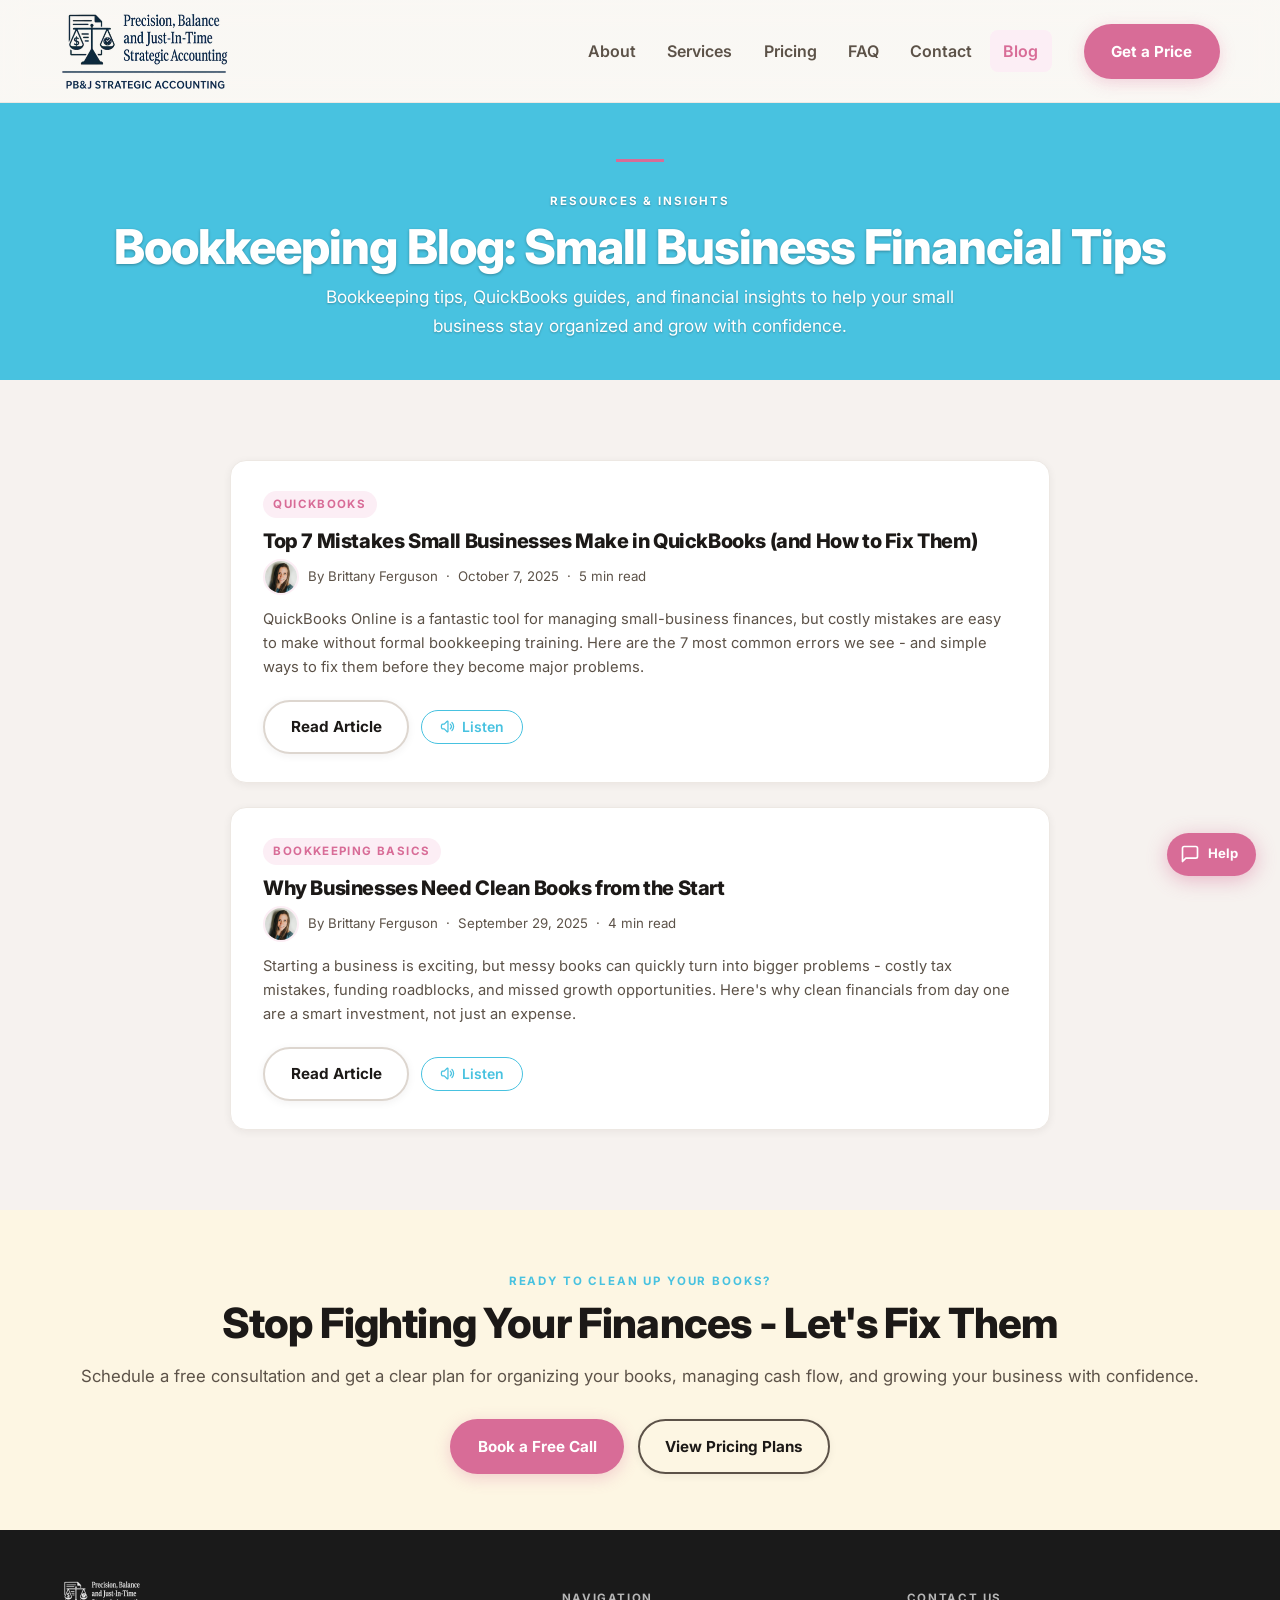
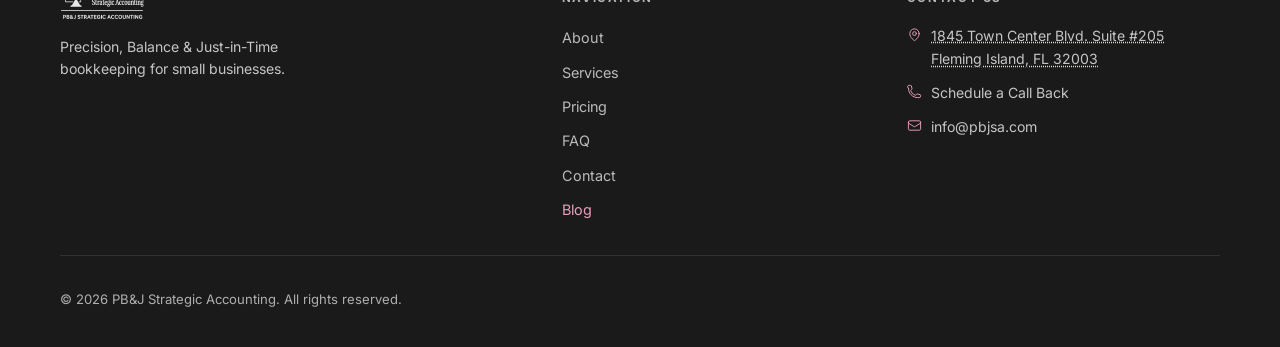
==== blog/index.html @ 840aa8c5 "Performance: resize orbit/logo images, lazy load below-fold images, defer JS Co-Authored-By: Claude " ====
<!doctype html>
<html lang="en">
<head>
  <meta charset="utf-8">
  <meta name="viewport" content="width=device-width, initial-scale=1">
  <title>Bookkeeping Blog | PB&amp;J Strategic Accounting</title>
  <meta name="description" content="Bookkeeping tips, QuickBooks guides, and strategic financial advice for Clay County small business owners. Read the latest from PB&amp;J Strategic Accounting.">
  <link rel="icon" type="image/png" href="../assets/img/pbj-favicon.webp">
  <link rel="stylesheet" href="../assets/css/styles.css">
  <link rel="canonical" href="https://pbjsa.com/blog/">
  <meta property="og:type" content="website">
  <meta property="og:url" content="https://pbjsa.com/blog/">
  <meta property="og:title" content="Bookkeeping Blog | PB&J Strategic Accounting">
  <meta property="og:description" content="Bookkeeping tips, QuickBooks guides, and strategic financial advice for Clay County small business owners. Read the latest from PB&J Strategic Accounting.">
  <meta property="og:image" content="https://ka-testing.com/assets/img/og-image.jpg">
  <meta property="og:site_name" content="PB&J Strategic Accounting">
  <meta name="twitter:card" content="summary_large_image">
  <meta name="twitter:title" content="Bookkeeping Blog | PB&J Strategic Accounting">
  <meta name="twitter:description" content="Bookkeeping tips, QuickBooks guides, and strategic financial advice for Clay County small business owners. Read the latest from PB&J Strategic Accounting.">
  <meta name="twitter:image" content="https://ka-testing.com/assets/img/og-image.jpg">
  <script type="application/ld+json">
  {
    "@context": "https://schema.org",
    "@type": "AccountingService",
    "name": "PB&J Strategic Accounting",
    "description": "Expert bookkeeping and accounting services for Clay County and surrounding area small businesses.",
    "url": "https://pbjsa.com",
    "telephone": "+19047082411",
    "email": "info@pbjsa.com",
    "address": {
      "@type": "PostalAddress",
      "streetAddress": "1845 Town Center Blvd. Suite #205",
      "addressLocality": "Fleming Island",
      "addressRegion": "FL",
      "postalCode": "32003",
      "addressCountry": "US"
    },
    "openingHours": "Mo-Fr 08:00-17:00",
    "priceRange": "$400-$2000",
    "image": "https://pbjsa.com/assets/img/pbj-logo-full.webp",
    "founder": { "@type": "Person", "name": "Brittany Ferguson" },
    "areaServed": [
      { "@type": "City", "name": "Fleming Island" },
      { "@type": "AdministrativeArea", "name": "Clay County, FL" },
      { "@type": "City", "name": "Jacksonville" }
    ]
  }
  </script>
</head>
<body>

  <a class="skip-link" href="#main">Skip to main content</a>

  <!-- ── Header ──────────────────────────────────────────── -->
  <header class="site-header">
    <div class="container header-inner">
      <a class="brand" href="../index.html" aria-label="PB&amp;J Strategic Accounting - Home">
        <img src="../assets/img/pbj-logo-full.webp" alt="PB&amp;J Strategic Accounting" class="site-logo">
      </a>
      <nav class="primary-nav" aria-label="Primary navigation">
        <ul class="nav-list">
          <li><a href="../about.html">About</a></li>
          <li><a href="../services.html">Services</a></li>
          <li><a href="../pricing.html">Pricing</a></li>
          <li><a href="../faq.html">FAQ</a></li>
          <li><a href="../contact.html">Contact</a></li>
          <li><a href="index.html" aria-current="page">Blog</a></li>
        </ul>
      </nav>
      <a class="btn nav-cta" href="../contact.html">Get a Price</a>
      <button class="hamburger" id="hamburger" aria-expanded="false" aria-controls="mobile-nav" aria-label="Open navigation menu">
        <span aria-hidden="true"></span>
        <span aria-hidden="true"></span>
        <span aria-hidden="true"></span>
      </button>
    </div>
  </header>

  <!-- ── Mobile Nav ──────────────────────────────────────── -->
  <div class="mobile-nav" id="mobile-nav" role="dialog" aria-modal="true" aria-label="Navigation menu">
    <div class="mobile-nav-panel">
      <div class="mobile-nav-header">
        <span class="brand" style="pointer-events:none;"><img src="../assets/img/pbj-logo-full.webp" alt="PB&amp;J Strategic Accounting" class="site-logo"></span>
        <button class="mobile-nav-close" id="mobile-nav-close" aria-label="Close navigation menu"><svg xmlns="http://www.w3.org/2000/svg" viewBox="0 0 20 20" fill="currentColor" aria-hidden="true" width="18" height="18"><path d="M6.28 5.22a.75.75 0 0 0-1.06 1.06L8.94 10l-3.72 3.72a.75.75 0 1 0 1.06 1.06L10 11.06l3.72 3.72a.75.75 0 1 0 1.06-1.06L11.06 10l3.72-3.72a.75.75 0 0 0-1.06-1.06L10 8.94 6.28 5.22z"/></svg></button>
      </div>
      <nav aria-label="Mobile primary navigation">
        <ul class="mobile-nav-list">
          <li><a href="../about.html">About</a></li>
          <li><a href="../services.html">Services</a></li>
          <li><a href="../pricing.html">Pricing</a></li>
          <li><a href="../faq.html">FAQ</a></li>
          <li><a href="../contact.html">Contact</a></li>
          <li><a href="index.html" aria-current="page">Blog</a></li>
        </ul>
      </nav>
      <a class="btn" href="../contact.html" style="text-align:center;">Get a Price</a>
    </div>
  </div>

  <!-- ── Main ────────────────────────────────────────────── -->
  <main id="main">

    <!-- Page Hero -->
    <section class="page-hero" aria-labelledby="blog-heading">
      <div class="container">
        <hr class="section-rule section-rule--pink" aria-hidden="true">
        <span class="eyebrow">Resources &amp; Insights</span>
        <h1 id="blog-heading">Bookkeeping Blog: Small Business Financial Tips</h1>
        <p>Bookkeeping tips, QuickBooks guides, and financial insights to help your small business stay organized and grow with confidence.</p>
      </div>
    </section>

    <!-- Blog List -->
    <section class="section" aria-labelledby="posts-heading">
      <div class="container">
        <h2 id="posts-heading" class="visually-hidden">All Posts</h2>
        <div class="blog-grid" style="max-width:820px;">

          <article class="blog-card" aria-labelledby="post-1-title">
            <span class="blog-card-tag">QuickBooks</span>
            <h2 id="post-1-title">
              <a href="top-7-mistakes-small-businesses-make-in-quickbooks-and-how-to-fix-them.html">
                Top 7 Mistakes Small Businesses Make in QuickBooks (and How to Fix Them)
              </a>
            </h2>
            <div class="author-row">
              <img src="../assets/img/brittany-headshot.webp" alt="Brittany Ferguson" class="author-avatar" loading="lazy">
              <p class="post-meta">By Brittany Ferguson &nbsp;·&nbsp; <time datetime="2025-10-07">October 7, 2025</time> &nbsp;·&nbsp; 5 min read</p>
            </div>
            <p class="excerpt">QuickBooks Online is a fantastic tool for managing small-business finances, but costly mistakes are easy to make without formal bookkeeping training. Here are the 7 most common errors we see - and simple ways to fix them before they become major problems.</p>
            <div class="post-actions">
              <a class="btn-secondary" href="top-7-mistakes-small-businesses-make-in-quickbooks-and-how-to-fix-them.html">Read Article</a>
              <button class="btn-listen" aria-expanded="false" aria-controls="player-1">
                <svg xmlns="http://www.w3.org/2000/svg" width="15" height="15" fill="none" viewBox="0 0 24 24" stroke="currentColor" stroke-width="2" aria-hidden="true"><path stroke-linecap="round" stroke-linejoin="round" d="M19.114 5.636a9 9 0 0 1 0 12.728M16.463 8.288a5.25 5.25 0 0 1 0 7.424M6.75 8.25l4.72-4.72a.75.75 0 0 1 1.28.53v15.88a.75.75 0 0 1-1.28.53l-4.72-4.72H4.51c-.88 0-1.704-.507-1.938-1.354A9.009 9.009 0 0 1 2.25 12c0-.83.112-1.633.322-2.396C2.806 8.756 3.63 8.25 4.51 8.25H6.75z"/></svg>
                Listen
              </button>
            </div>
            <div class="audio-player" id="player-1" role="region" aria-label="Audio player for Top 7 QuickBooks Mistakes">
              <audio src="../assets/audio/blog-1.mp3" preload="metadata"></audio>
              <div class="ap-controls">
                <button class="ap-play-btn" aria-label="Play">
                  <svg class="ap-play-icon" xmlns="http://www.w3.org/2000/svg" width="16" height="16" fill="currentColor" viewBox="0 0 24 24" aria-hidden="true"><path d="M8 5v14l11-7z"/></svg>
                  <svg class="ap-pause-icon" xmlns="http://www.w3.org/2000/svg" width="16" height="16" fill="currentColor" viewBox="0 0 24 24" aria-hidden="true" style="display:none"><path d="M6 19h4V5H6v14zm8-14v14h4V5h-4z"/></svg>
                </button>
                <div class="ap-timeline">
                  <span class="ap-time ap-current">0:00</span>
                  <input type="range" class="ap-progress" min="0" max="100" value="0" step="0.1" aria-label="Seek through audio">
                  <span class="ap-time ap-duration">--:--</span>
                </div>
                <div class="ap-vol">
                  <button class="ap-vol-btn" aria-label="Mute">
                    <svg xmlns="http://www.w3.org/2000/svg" width="16" height="16" fill="none" viewBox="0 0 24 24" stroke="currentColor" stroke-width="2" aria-hidden="true"><path stroke-linecap="round" stroke-linejoin="round" d="M19.114 5.636a9 9 0 0 1 0 12.728M16.463 8.288a5.25 5.25 0 0 1 0 7.424M6.75 8.25l4.72-4.72a.75.75 0 0 1 1.28.53v15.88a.75.75 0 0 1-1.28.53l-4.72-4.72H4.51c-.88 0-1.704-.507-1.938-1.354A9.009 9.009 0 0 1 2.25 12c0-.83.112-1.633.322-2.396C2.806 8.756 3.63 8.25 4.51 8.25H6.75z"/></svg>
                  </button>
                  <input type="range" class="ap-vol-range" min="0" max="1" value="1" step="0.05" aria-label="Volume">
                </div>
              </div>
            </div>
          </article>

          <article class="blog-card" aria-labelledby="post-2-title">
            <span class="blog-card-tag">Bookkeeping Basics</span>
            <h2 id="post-2-title">
              <a href="why-businesses-need-clean-books-from-the-start.html">
                Why Businesses Need Clean Books from the Start
              </a>
            </h2>
            <div class="author-row">
              <img src="../assets/img/brittany-headshot.webp" alt="Brittany Ferguson" class="author-avatar" loading="lazy">
              <p class="post-meta">By Brittany Ferguson &nbsp;·&nbsp; <time datetime="2025-09-29">September 29, 2025</time> &nbsp;·&nbsp; 4 min read</p>
            </div>
            <p class="excerpt">Starting a business is exciting, but messy books can quickly turn into bigger problems - costly tax mistakes, funding roadblocks, and missed growth opportunities. Here's why clean financials from day one are a smart investment, not just an expense.</p>
            <div class="post-actions">
              <a class="btn-secondary" href="why-businesses-need-clean-books-from-the-start.html">Read Article</a>
              <button class="btn-listen" aria-expanded="false" aria-controls="player-2">
                <svg xmlns="http://www.w3.org/2000/svg" width="15" height="15" fill="none" viewBox="0 0 24 24" stroke="currentColor" stroke-width="2" aria-hidden="true"><path stroke-linecap="round" stroke-linejoin="round" d="M19.114 5.636a9 9 0 0 1 0 12.728M16.463 8.288a5.25 5.25 0 0 1 0 7.424M6.75 8.25l4.72-4.72a.75.75 0 0 1 1.28.53v15.88a.75.75 0 0 1-1.28.53l-4.72-4.72H4.51c-.88 0-1.704-.507-1.938-1.354A9.009 9.009 0 0 1 2.25 12c0-.83.112-1.633.322-2.396C2.806 8.756 3.63 8.25 4.51 8.25H6.75z"/></svg>
                Listen
              </button>
            </div>
            <div class="audio-player" id="player-2" role="region" aria-label="Audio player for Why Businesses Need Clean Books">
              <audio src="../assets/audio/blog-2.mp3" preload="metadata"></audio>
              <div class="ap-controls">
                <button class="ap-play-btn" aria-label="Play">
                  <svg class="ap-play-icon" xmlns="http://www.w3.org/2000/svg" width="16" height="16" fill="currentColor" viewBox="0 0 24 24" aria-hidden="true"><path d="M8 5v14l11-7z"/></svg>
                  <svg class="ap-pause-icon" xmlns="http://www.w3.org/2000/svg" width="16" height="16" fill="currentColor" viewBox="0 0 24 24" aria-hidden="true" style="display:none"><path d="M6 19h4V5H6v14zm8-14v14h4V5h-4z"/></svg>
                </button>
                <div class="ap-timeline">
                  <span class="ap-time ap-current">0:00</span>
                  <input type="range" class="ap-progress" min="0" max="100" value="0" step="0.1" aria-label="Seek through audio">
                  <span class="ap-time ap-duration">--:--</span>
                </div>
                <div class="ap-vol">
                  <button class="ap-vol-btn" aria-label="Mute">
                    <svg xmlns="http://www.w3.org/2000/svg" width="16" height="16" fill="none" viewBox="0 0 24 24" stroke="currentColor" stroke-width="2" aria-hidden="true"><path stroke-linecap="round" stroke-linejoin="round" d="M19.114 5.636a9 9 0 0 1 0 12.728M16.463 8.288a5.25 5.25 0 0 1 0 7.424M6.75 8.25l4.72-4.72a.75.75 0 0 1 1.28.53v15.88a.75.75 0 0 1-1.28.53l-4.72-4.72H4.51c-.88 0-1.704-.507-1.938-1.354A9.009 9.009 0 0 1 2.25 12c0-.83.112-1.633.322-2.396C2.806 8.756 3.63 8.25 4.51 8.25H6.75z"/></svg>
                  </button>
                  <input type="range" class="ap-vol-range" min="0" max="1" value="1" step="0.05" aria-label="Volume">
                </div>
              </div>
            </div>
          </article>

        </div>
      </div>
    </section>

    <!-- CTA Strip -->
    <section class="cta-strip" aria-labelledby="blog-cta-heading">
      <div class="container">
        <span class="eyebrow" style="color:var(--accent);">Ready to Clean Up Your Books?</span>
        <h2 id="blog-cta-heading">Stop Fighting Your Finances - Let's Fix Them</h2>
        <p>Schedule a free consultation and get a clear plan for organizing your books, managing cash flow, and growing your business with confidence.</p>
        <div class="btn-row" style="justify-content:center;">
          <a class="btn" href="../contact.html">Book a Free Call</a>
          <a class="btn-secondary" href="../pricing.html">View Pricing Plans</a>
        </div>
      </div>
    </section>

  </main>

  <!-- ── Footer ──────────────────────────────────────────── -->
  <footer class="site-footer">
    <div class="container">
      <div class="footer-grid">
        <div>
          <a class="footer-brand" href="../index.html" aria-label="PB&amp;J Strategic Accounting - Home"><img src="../assets/img/pbj-logo-full.webp" alt="PB&amp;J Strategic Accounting" class="site-logo"></a>
          <p class="footer-tagline">Precision, Balance &amp; Just-in-Time bookkeeping for small businesses.</p>
</div>
        <div>
          <p class="footer-col-label">Navigation</p>
          <ul class="footer-nav-list">
            <li><a href="../about.html">About</a></li>
            <li><a href="../services.html">Services</a></li>
            <li><a href="../pricing.html">Pricing</a></li>
            <li><a href="../faq.html">FAQ</a></li>
          <li><a href="../contact.html">Contact</a></li>
            <li><a href="index.html" aria-current="page">Blog</a></li>
          </ul>
        </div>
        <div>
          <p class="footer-col-label">Contact Us</p>
          <div class="footer-contact-item"><svg xmlns="http://www.w3.org/2000/svg" fill="none" viewBox="0 0 24 24" stroke="currentColor" stroke-width="1.5" aria-hidden="true"><path stroke-linecap="round" stroke-linejoin="round" d="M15 10.5a3 3 0 1 1-6 0 3 3 0 0 1 6 0z"/><path stroke-linecap="round" stroke-linejoin="round" d="M19.5 10.5c0 7.142-7.5 11.25-7.5 11.25S4.5 17.642 4.5 10.5a7.5 7.5 0 1 1 15 0z"/></svg><div class="maps-trigger maps-trigger--footer">
              <address style="font-style:normal;" aria-label="Open in Maps: 1845 Town Center Blvd Suite 205, Fleming Island FL 32003">1845 Town Center Blvd. Suite #205<br>Fleming Island, FL 32003</address>
              <div class="maps-popover maps-popover--up" role="dialog" aria-label="Open address in maps">
                <a href="https://www.google.com/maps/search/?api=1&query=1845+Town+Center+Blvd+Suite+205+Fleming+Island+FL+32003" target="_blank" rel="noopener"><svg xmlns="http://www.w3.org/2000/svg" width="16" height="16" viewBox="0 0 24 24" fill="none" stroke="currentColor" stroke-width="1.5" aria-hidden="true"><path stroke-linecap="round" stroke-linejoin="round" d="M9 6.75V15m6-6v8.25m.503 3.498 4.875-2.437c.381-.19.622-.58.622-1.006V4.82c0-.836-.88-1.38-1.628-1.006l-3.869 1.934c-.317.159-.69.159-1.006 0L9.503 3.252a1.125 1.125 0 0 0-1.006 0L3.622 5.689C3.24 5.88 3 6.27 3 6.695V19.18c0 .836.88 1.38 1.628 1.006l3.869-1.934c.317-.159.69-.159 1.006 0l4.994 2.497c.317.158.69.158 1.006 0z"/></svg>Google Maps</a>
                <a href="https://maps.apple.com/?q=1845+Town+Center+Blvd+Suite+205+Fleming+Island+FL+32003" target="_blank" rel="noopener"><svg xmlns="http://www.w3.org/2000/svg" width="16" height="16" viewBox="0 0 24 24" fill="none" stroke="currentColor" stroke-width="1.5" aria-hidden="true"><path stroke-linecap="round" stroke-linejoin="round" d="M15 10.5a3 3 0 1 1-6 0 3 3 0 0 1 6 0z"/><path stroke-linecap="round" stroke-linejoin="round" d="M19.5 10.5c0 7.142-7.5 11.25-7.5 11.25S4.5 17.642 4.5 10.5a7.5 7.5 0 1 1 15 0z"/></svg>Apple Maps</a>
              </div>
            </div></div>
          <div class="footer-contact-item"><svg xmlns="http://www.w3.org/2000/svg" fill="none" viewBox="0 0 24 24" stroke="currentColor" stroke-width="1.5" aria-hidden="true"><path stroke-linecap="round" stroke-linejoin="round" d="M2.25 6.75c0 8.284 6.716 15 15 15h2.25a2.25 2.25 0 0 0 2.25-2.25v-1.372c0-.516-.351-.966-.852-1.091l-4.423-1.106c-.44-.11-.902.055-1.173.417l-.97 1.293c-.282.376-.769.542-1.21.38a12.035 12.035 0 0 1-7.143-7.143c-.162-.441.004-.928.38-1.21l1.293-.97c.363-.271.527-.734.417-1.173L6.963 3.102a1.125 1.125 0 0 0-1.091-.852H4.5A2.25 2.25 0 0 0 2.25 6.75z"/></svg><a href="#" data-open-callback>Schedule a Call Back</a></div>
          <div class="footer-contact-item"><svg xmlns="http://www.w3.org/2000/svg" fill="none" viewBox="0 0 24 24" stroke="currentColor" stroke-width="1.5" aria-hidden="true"><path stroke-linecap="round" stroke-linejoin="round" d="M21.75 6.75v10.5a2.25 2.25 0 0 1-2.25 2.25h-15a2.25 2.25 0 0 1-2.25-2.25V6.75m19.5 0A2.25 2.25 0 0 0 19.5 4.5h-15a2.25 2.25 0 0 0-2.25 2.25m19.5 0v.243a2.25 2.25 0 0 1-1.07 1.916l-7.5 4.615a2.25 2.25 0 0 1-2.36 0L3.32 8.91a2.25 2.25 0 0 1-1.07-1.916V6.75"/></svg><a href="mailto:info@pbjsa.com">info@pbjsa.com</a></div>
        </div>
      </div>
      <div class="footer-bottom">
        <p class="footer-copy">© 2026 PB&amp;J Strategic Accounting. All rights reserved.</p>
      </div>
    </div>
  </footer>

  <script src="../assets/js/main.js" defer></script>
  <script src="../assets/js/chat.js" defer></script>
</body>
</html>
---- assets/css/styles.css ----
/* ============================================================
   PBJ Strategic Accounting — Premium Design System
   WCAG 2.1 AA compliant
   ============================================================ */

/* ── 1. Google Fonts ─────────────────────────────────────── */
@import url('https://fonts.googleapis.com/css2?family=Inter:wght@400;500;600;700;800&display=swap');

/* ── 2. Design Tokens ────────────────────────────────────── */
:root {
  /* Colors */
  --bg:            #F6F2EF;
  --surface:       #FFFFFF;
  --surface-2:     #EDE8E3;
  --surface-3:     #E4DDD6;
  --text:          #1C1917;
  --text-muted:    #5C5248;
  --accent:        #48C2E0;
  --accent-dark:   #2EA3C5;
  --accent-light:  #9FE2F0;
  --gold:          #B8882A;
  --gold-bg:       #FDF6E3;
  --dark-teal:     #48C2E0;
  --dark-teal-2:   #3AB0CC;
  --pink:          #D86C97;
  --pink-dark:     #B54D7A;
  --pink-mid:      #E8A0BC;
  --pink-light:    #FCEEF5;
  --border:        #DDD6CF;
  --border-light:  #EDE8E3;
  --focus:         #1F6FEB;

  /* Layout */
  --max:           1160px;
  --radius-sm:     8px;
  --radius:        16px;
  --radius-lg:     24px;
  --radius-pill:   999px;

  /* Shadows */
  --shadow-sm:     0 2px 8px rgba(28, 25, 23, .06);
  --shadow:        0 8px 24px rgba(28, 25, 23, .09);
  --shadow-lg:     0 16px 48px rgba(28, 25, 23, .12);
  --shadow-hover:  0 12px 36px rgba(28, 25, 23, .14);

  /* Spacing */
  --section-y:     5rem;
  --section-y-sm:  3rem;
}

/* ── 3. Reset & Base ─────────────────────────────────────── */
*, *::before, *::after { box-sizing: border-box; }

html {
  scroll-behavior: smooth;
  -webkit-text-size-adjust: 100%;
}

body {
  margin: 0;
  font-family: 'Inter', Arial, Helvetica, sans-serif;
  font-size: 1rem;
  line-height: 1.65;
  color: var(--text);
  background: var(--bg);
  -webkit-font-smoothing: antialiased;
}

img, picture, video, canvas, svg { display: block; max-width: 100%; }
input, button, textarea, select { font: inherit; }
p, h1, h2, h3, h4 { overflow-wrap: break-word; }

a {
  color: var(--accent-dark);
  text-decoration: underline;
  text-underline-offset: 3px;
}
a:hover { color: var(--accent); }

/* ── 4. Focus Styles (WCAG AA) ───────────────────────────── */
:focus-visible {
  outline: 3px solid var(--focus);
  outline-offset: 3px;
  border-radius: 4px;
}
/* Remove focus ring for mouse users */
:focus:not(:focus-visible) { outline: none; }

/* ── 5. Skip Link ────────────────────────────────────────── */
.skip-link {
  position: absolute;
  left: -9999px;
  top: 1rem;
  background: var(--text);
  color: #fff;
  padding: .75rem 1.25rem;
  border-radius: var(--radius-sm);
  font-weight: 700;
  font-size: .9rem;
  z-index: 9999;
  text-decoration: none;
}
.skip-link:focus {
  left: 1rem;
}

/* ── 6. Layout ───────────────────────────────────────────── */
.container {
  width: min(var(--max), calc(100% - 2.5rem));
  margin-inline: auto;
}

.section {
  padding: var(--section-y) 0;
}
.section--sm {
  padding: var(--section-y-sm) 0;
}
.section--tinted {
  background: var(--surface-2);
}

/* ── 7. Typography ───────────────────────────────────────── */
h1, h2, h3, h4 {
  line-height: 1.1;
  font-weight: 800;
  letter-spacing: -.02em;
  margin-top: 0;
}

h1 { font-size: clamp(2.4rem, 5vw, 4rem); margin-bottom: 1rem; }
h2 { font-size: clamp(1.75rem, 3.5vw, 2.6rem); margin-bottom: .75rem; }
h3 { font-size: 1.2rem; font-weight: 700; margin-bottom: .5rem; letter-spacing: -.01em; }

.eyebrow {
  display: inline-block;
  font-size: .72rem;
  font-weight: 700;
  letter-spacing: .16em;
  text-transform: uppercase;
  color: var(--accent);
  margin-bottom: .6rem;
}

.lead {
  font-size: 1.1rem;
  color: var(--text-muted);
  max-width: 60ch;
  margin-top: 0;
}

.section-header {
  margin-bottom: 2.5rem;
}
.section-header--center {
  text-align: center;
}
.section-header--center .lead {
  margin-inline: auto;
}

/* ── 8. Buttons ──────────────────────────────────────────── */
.btn, .btn-secondary {
  display: inline-flex;
  align-items: center;
  gap: .5rem;
  padding: .8rem 1.6rem;
  border-radius: var(--radius-pill);
  font-weight: 700;
  font-size: .95rem;
  text-decoration: none;
  border: 2px solid transparent;
  cursor: pointer;
  transition: background .2s, color .2s, box-shadow .2s, transform .15s;
}
.btn {
  background: var(--pink);
  color: #fff;
  box-shadow: 0 4px 16px rgba(216, 108, 151, .28);
}
.btn:hover {
  background: var(--pink-dark);
  color: #fff;
  box-shadow: 0 6px 20px rgba(216, 108, 151, .45);
  transform: translateY(-1px);
}
.btn:active { transform: translateY(0); }

.btn-secondary {
  background: var(--surface);
  color: var(--text);
  border-color: var(--border);
  box-shadow: var(--shadow-sm);
}
.btn-secondary:hover {
  background: var(--pink-light);
  color: var(--pink-dark);
  border-color: var(--pink);
  transform: translateY(-1px);
}

.btn-gold {
  background: var(--gold);
  color: #fff;
  box-shadow: 0 4px 16px rgba(184, 136, 42, .32);
}
.btn-gold:hover {
  background: var(--pink);
  color: #fff;
  box-shadow: 0 6px 20px rgba(216, 108, 151, .38);
  transform: translateY(-1px);
}

.btn-row {
  display: flex;
  flex-wrap: wrap;
  gap: .85rem;
  margin-top: 1.75rem;
}

/* ── 9. Header & Nav ─────────────────────────────────────── */
.site-header {
  position: sticky;
  top: 0;
  z-index: 100;
  background: linear-gradient(rgba(250, 248, 244, .90), rgba(250, 248, 244, .90)),
              url('../img/header-image.png') center / cover no-repeat;
  backdrop-filter: blur(12px);
  -webkit-backdrop-filter: blur(12px);
  border-bottom: 1px solid var(--border-light);
}

.header-inner {
  display: flex;
  align-items: center;
  gap: 1.5rem;
  padding: 0.45rem 0;
}

/* Brand */
.brand {
  display: flex;
  align-items: center;
  gap: .75rem;
  text-decoration: none;
  color: var(--text);
  font-weight: 800;
  font-size: 1rem;
  flex-shrink: 0;
  letter-spacing: -.02em;
}
.brand:hover { color: var(--accent); }
.brand:hover .logo-badge { transform: scale(1.05); }

.logo-badge {
  width: 42px;
  height: 42px;
  border-radius: 12px;
  background: linear-gradient(135deg, #48C2E0 0%, #2EA3C5 100%);
  display: grid;
  place-items: center;
  color: #fff;
  font-weight: 800;
  font-size: .85rem;
  letter-spacing: .03em;
  flex-shrink: 0;
  transition: transform .2s;
  box-shadow: 0 4px 12px rgba(139, 77, 47, .30);
}

/* Desktop nav */
.primary-nav {
  margin-left: auto;
}

.nav-list {
  display: flex;
  gap: .25rem;
  align-items: center;
  padding: 0;
  margin: 0;
  list-style: none;
}

.nav-list a {
  display: block;
  padding: .5rem .85rem;
  border-radius: var(--radius-sm);
  text-decoration: none;
  color: var(--text-muted);
  font-weight: 600;
  font-size: 1rem;
  transition: color .2s, background .2s;
}
.nav-list a:hover {
  color: var(--accent);
  background: var(--surface-2);
}
.nav-list a[aria-current="page"] {
  color: var(--accent);
  background: var(--surface-3);
}

.nav-cta {
  margin-left: .5rem;
}

/* Hamburger */
.hamburger {
  display: none;
  flex-direction: column;
  justify-content: center;
  gap: 5px;
  width: 42px;
  height: 42px;
  background: transparent;
  border: 2px solid var(--border);
  border-radius: var(--radius-sm);
  cursor: pointer;
  padding: 8px;
  margin-left: auto;
  transition: border-color .2s;
}
.hamburger:hover { border-color: var(--accent); }
.hamburger span {
  display: block;
  height: 2px;
  width: 100%;
  background: var(--text);
  border-radius: 2px;
  transition: transform .3s, opacity .3s;
}
.hamburger[aria-expanded="true"] span:nth-child(1) {
  transform: translateY(7px) rotate(45deg);
}
.hamburger[aria-expanded="true"] span:nth-child(2) {
  opacity: 0;
  transform: scaleX(0);
}
.hamburger[aria-expanded="true"] span:nth-child(3) {
  transform: translateY(-7px) rotate(-45deg);
}

/* Mobile nav panel */
.mobile-nav {
  display: none;
  position: fixed;
  inset: 0;
  z-index: 99;
  background: rgba(28, 25, 23, .5);
}
.mobile-nav.is-open {
  display: block;
}
.mobile-nav-panel {
  position: absolute;
  top: 0;
  right: 0;
  bottom: 0;
  width: min(320px, 85vw);
  background: var(--surface);
  padding: 1.5rem;
  overflow-y: auto;
  box-shadow: var(--shadow-lg);
  display: flex;
  flex-direction: column;
  gap: 1rem;
}
.mobile-nav-header {
  display: flex;
  align-items: center;
  justify-content: space-between;
  padding-bottom: 1rem;
  border-bottom: 1px solid var(--border-light);
}
.mobile-nav-close {
  background: transparent;
  border: 2px solid var(--border);
  border-radius: var(--radius-sm);
  width: 38px;
  height: 38px;
  cursor: pointer;
  display: grid;
  place-items: center;
  font-size: 1.2rem;
  color: var(--text-muted);
  transition: border-color .2s, color .2s;
}
.mobile-nav-close:hover { border-color: var(--accent); color: var(--accent); }

.mobile-nav-list {
  list-style: none;
  padding: 0;
  margin: 0;
  display: flex;
  flex-direction: column;
  gap: .25rem;
}
.mobile-nav-list a {
  display: block;
  padding: .85rem 1rem;
  border-radius: var(--radius-sm);
  text-decoration: none;
  font-weight: 600;
  color: var(--text);
  transition: background .2s, color .2s;
}
.mobile-nav-list a:hover,
.mobile-nav-list a[aria-current="page"] {
  background: var(--surface-2);
  color: var(--accent);
}

/* ── 10. Hero ─────────────────────────────────────────────── */
.hero {
  padding: 4.5rem 0 3rem;
}

.hero-grid {
  display: grid;
  grid-template-columns: 1fr 1fr;
  gap: 3rem;
  align-items: center;
}

.hero-content .eyebrow { margin-bottom: .85rem; }

.hero-content h1 { margin-bottom: 1.1rem; }

.hero-media-grid {
  display: grid;
  grid-template-columns: 1fr 1fr;
  grid-template-rows: auto auto;
  gap: 1rem;
}

/* Trust/stats strip */
.trust-strip {
  background: var(--surface);
  border-top: 1px solid var(--border-light);
  border-bottom: 1px solid var(--border-light);
  padding: 1.5rem 0;
}

.trust-strip-inner {
  display: flex;
  flex-wrap: wrap;
  gap: 1rem 3rem;
  align-items: center;
  justify-content: center;
}

.trust-stat {
  display: flex;
  flex-direction: column;
  align-items: center;
  text-align: center;
  gap: .1rem;
}

.trust-stat-value {
  font-size: 1.75rem;
  font-weight: 800;
  color: var(--accent);
  line-height: 1;
}

.trust-stat-label {
  font-size: .78rem;
  color: var(--text-muted);
  font-weight: 600;
  letter-spacing: .04em;
  text-transform: uppercase;
}

.trust-divider {
  width: 1px;
  height: 36px;
  background: var(--border);
}

/* ── 11. Page Hero ────────────────────────────────────────── */
.page-hero {
  padding: 3.5rem 0 2.5rem;
  background: var(--dark-teal);
  border-bottom: none;
  text-align: center;
}

.page-hero h1 {
  font-size: clamp(2rem, 4vw, 3rem);
  margin-bottom: .6rem;
  color: #fff;
  text-shadow: 0 1px 3px rgba(0,0,0,.3);
}

.page-hero p {
  color: #fff;
  text-shadow: 0 1px 2px rgba(0,0,0,.25);
  font-size: 1.08rem;
  max-width: 60ch;
  margin: 0 auto;
}

.page-hero .eyebrow,
.page-hero .kicker {
  color: #fff;
  text-shadow: 0 1px 2px rgba(0,0,0,.3);
}

.page-hero a {
  color: #fff;
}

/* ── 12. Cards (shared) ───────────────────────────────────── */
.card {
  background: var(--surface);
  border: 1px solid var(--border-light);
  border-radius: var(--radius);
  box-shadow: var(--shadow-sm);
  padding: 1.75rem;
  transition: box-shadow .25s, transform .25s;
}
.card:hover {
  box-shadow: var(--shadow-hover);
  transform: translateY(-3px);
}

/* ── 13. Service Cards ────────────────────────────────────── */
.services-grid {
  display: grid;
  grid-template-columns: repeat(3, 1fr);
  gap: 1.25rem;
}

.service-card {
  background: var(--surface);
  border: 1px solid var(--border-light);
  border-radius: var(--radius);
  padding: 1.75rem;
  box-shadow: var(--shadow-sm);
  transition: box-shadow .25s, transform .25s;
}
.service-card:hover {
  box-shadow: var(--shadow-hover);
  transform: translateY(-3px);
}

.service-icon {
  width: 48px;
  height: 48px;
  border-radius: 12px;
  background: var(--surface-2);
  display: grid;
  place-items: center;
  margin-bottom: 1rem;
  color: var(--accent);
  flex-shrink: 0;
}
.service-icon svg { width: 24px; height: 24px; }
.service-icon:has(.service-icon-img) { background: none; width: 72px; height: 72px; }
.service-icon-img { width: 100%; height: 100%; object-fit: contain; }

.service-card h2 {
  font-size: 1.1rem;
  margin-bottom: .5rem;
}
.service-card p {
  font-size: .92rem;
  color: var(--text-muted);
  margin: 0;
  line-height: 1.6;
}

/* ── 14. Testimonials ─────────────────────────────────────── */
.testimonials-grid {
  display: grid;
  grid-template-columns: repeat(2, 1fr);
  gap: 1.5rem;
}

.quote-card {
  background: var(--surface);
  border: 1px solid var(--border-light);
  border-radius: var(--radius);
  padding: 2rem;
  box-shadow: var(--shadow-sm);
  position: relative;
}
.quote-card::before {
  content: '\201C';
  position: absolute;
  top: .85rem;
  left: 1.5rem;
  font-size: 3.25rem;
  line-height: 1;
  color: var(--accent-light);
  opacity: .35;
  font-family: Georgia, serif;
  pointer-events: none;
}
.quote-card blockquote {
  margin: 0 0 1.25rem;
  padding-top: 2rem;
  font-size: .97rem;
  color: var(--text);
  line-height: 1.7;
  font-style: italic;
}
.quote-card blockquote::before { content: ''; }
.quote-author {
  display: flex;
  align-items: center;
  gap: .75rem;
}
.quote-avatar {
  width: 40px;
  height: 40px;
  border-radius: 50%;
  background: linear-gradient(135deg, var(--accent-light), var(--accent));
  display: grid;
  place-items: center;
  color: #fff;
  font-weight: 700;
  font-size: .85rem;
  flex-shrink: 0;
  object-fit: cover;
}
.quote-author-name {
  font-weight: 700;
  font-size: .92rem;
  margin: 0;
}
.quote-author-loc {
  font-size: .82rem;
  color: var(--text-muted);
  margin: 0;
}

/* ── Google Reviews ───────────────────────────────────────── */
.google-rating-summary {
  display: flex;
  align-items: center;
  justify-content: center;
  gap: .75rem;
  margin-bottom: 2rem;
  font-size: 1rem;
  color: rgba(255,255,255,.95);
  text-shadow: 0 1px 2px rgba(0,0,0,.25);
}
.google-rating-summary .rating-score {
  font-size: 1.75rem;
  font-weight: 700;
  color: #fff;
  line-height: 1;
  text-shadow: 0 1px 3px rgba(0,0,0,.3);
}
.google-rating-summary .rating-stars svg {
  width: 18px;
  height: 18px;
  fill: #FBBC04;
  display: inline-block;
  vertical-align: middle;
}
.google-rating-summary .rating-count {
  font-size: .88rem;
  opacity: .65;
}

/* Ticker */
@keyframes ticker-scroll {
  from { transform: translateX(0); }
  to   { transform: translateX(-50%); }
}
.reviews-ticker-wrap {
  overflow: hidden;
  /* fade edges */
  mask-image: linear-gradient(to right, transparent 0%, black 8%, black 92%, transparent 100%);
  -webkit-mask-image: linear-gradient(to right, transparent 0%, black 8%, black 92%, transparent 100%);
  margin: 0 -1rem;
}
.reviews-ticker {
  display: flex;
  gap: 1rem;
  width: max-content;
  animation: ticker-scroll 40s linear infinite;
}
.reviews-ticker:hover { animation-play-state: paused; }

/* Compact review card in ticker */
.reviews-ticker .quote-card {
  width: 280px;
  flex-shrink: 0;
  cursor: pointer;
  transition: transform .2s, box-shadow .2s;
  padding: 1.25rem;
}
.reviews-ticker .quote-card:hover {
  transform: translateY(-3px);
  box-shadow: 0 8px 24px rgba(0,0,0,.1);
}
.reviews-ticker .quote-card blockquote {
  display: -webkit-box;
  -webkit-line-clamp: 3;
  -webkit-box-orient: vertical;
  overflow: hidden;
  font-size: .88rem;
  margin-bottom: .85rem;
  padding-top: 1.75rem;
}
.reviews-ticker .quote-card::before { font-size: 2.5rem; top: .6rem; left: 1rem; }

.review-star-row {
  display: flex;
  align-items: center;
  gap: .2rem;
  margin-bottom: .5rem;
}
.review-star-row svg {
  width: 13px;
  height: 13px;
  fill: #FBBC04;
}
.review-expand-hint {
  font-size: .75rem;
  color: rgba(248,245,240,.4);
  margin-top: .5rem;
  font-style: italic;
}

.reviews-loading {
  color: rgba(255,255,255,.82);
  font-style: italic;
  padding: 2rem;
}
.reviews-google-link {
  text-align: center;
  margin-top: 1.5rem;
}
.reviews-google-link a {
  font-size: .85rem;
  color: rgba(255,255,255,.85);
  text-decoration: underline;
  text-underline-offset: 3px;
}
.reviews-google-link a:hover { color: #fff; }

/* Review Modal */
.review-modal-backdrop {
  position: fixed;
  inset: 0;
  background: rgba(10,20,30,.7);
  backdrop-filter: blur(4px);
  z-index: 1000;
  display: flex;
  align-items: center;
  justify-content: center;
  padding: 1.5rem;
}
.review-modal-backdrop[hidden] { display: none; }
.review-modal {
  background: var(--surface);
  border-radius: var(--radius);
  padding: 2rem;
  max-width: 520px;
  width: 100%;
  position: relative;
  box-shadow: 0 24px 64px rgba(0,0,0,.35);
  max-height: 90vh;
  overflow-y: auto;
}
.review-modal-close {
  position: absolute;
  top: 1rem;
  right: 1rem;
  background: none;
  border: none;
  font-size: 1.5rem;
  line-height: 1;
  cursor: pointer;
  color: var(--text-muted);
  padding: .25rem .5rem;
}
.review-modal-close:hover { color: var(--text); }
.review-modal-stars { display: flex; gap: .25rem; margin-bottom: 1rem; }
.review-modal-stars svg { width: 18px; height: 18px; fill: #FBBC04; }
.review-modal-text {
  font-style: italic;
  color: var(--text);
  line-height: 1.75;
  font-size: 1rem;
  margin: 0 0 1rem;
  padding: 0;
}
.review-modal--all {
  max-width: 600px;
  max-height: 80vh;
  overflow-y: auto;
}
.review-modal-all-heading {
  font-size: 1.2rem;
  margin: 0 0 1.5rem;
  padding-right: 2rem;
}
.all-review-item {
  border-bottom: 1px solid var(--border-light);
  padding: 1.25rem 0;
}
.all-review-item:last-child { border-bottom: none; }
.all-review-item .review-star-row { margin-bottom: .5rem; }
.all-review-item blockquote {
  font-style: italic;
  color: var(--text);
  line-height: 1.7;
  font-size: .95rem;
  margin: 0 0 .75rem;
}
.all-review-item .quote-author { gap: .6rem; }
.all-review-item .quote-avatar { width: 34px; height: 34px; font-size: .78rem; }

/* ── 15. Pricing ──────────────────────────────────────────── */
.pricing-grid {
  display: grid;
  grid-template-columns: repeat(3, 1fr);
  gap: 1.25rem;
}

.price-card {
  background: #FBF3E2;
  border: 3px solid #C4882A;
  border-radius: 48% 48% 8px 8px / 38px 38px 8px 8px;
  padding: 2.5rem 1.75rem 1.75rem;
  box-shadow: var(--shadow-sm);
  display: flex;
  flex-direction: column;
  transition: box-shadow .25s, transform .25s;
}
.price-card:hover {
  box-shadow: var(--shadow-hover);
  transform: translateY(-3px);
}

.price-card--featured {
  border-color: var(--gold);
  border-width: 3px;
  background: #FFFFFF;
  box-shadow: 0 8px 32px rgba(184, 136, 42, .22);
  position: relative;
}
.price-card--featured:hover {
  box-shadow: 0 16px 48px rgba(184, 136, 42, .30);
}

.price-badge {
  display: inline-block;
  background: var(--gold);
  color: #fff;
  font-size: .7rem;
  font-weight: 700;
  letter-spacing: .1em;
  text-transform: uppercase;
  padding: .3rem .7rem;
  border-radius: var(--radius-pill);
  margin-bottom: .85rem;
}

.price-card h2 {
  font-size: 1.2rem;
  margin-bottom: .2rem;
}

.price-tagline {
  font-size: .88rem;
  color: var(--text-muted);
  font-style: italic;
  margin: 0 0 1rem;
}

.price-amount {
  font-size: 1.65rem;
  font-weight: 800;
  color: var(--accent);
  margin: .75rem 0 1rem;
  line-height: 1;
}

.price-card ul {
  padding-left: 0;
  margin: 0 0 1.25rem;
  list-style: none;
  display: flex;
  flex-direction: column;
  gap: .45rem;
  flex: 1;
}
.price-card ul li {
  display: flex;
  gap: .6rem;
  align-items: flex-start;
  font-size: .88rem;
  color: var(--text-muted);
}
.price-card ul li::before {
  content: '';
  display: inline-block;
  width: 16px;
  height: 16px;
  background-image: url("data:image/svg+xml,%3Csvg xmlns='http://www.w3.org/2000/svg' viewBox='0 0 16 16' fill='%231F8DAB'%3E%3Cpath d='M13.78 4.22a.75.75 0 0 1 0 1.06l-7.25 7.25a.75.75 0 0 1-1.06 0L2.22 9.28a.75.75 0 0 1 1.06-1.06L6 10.94l6.72-6.72a.75.75 0 0 1 1.06 0z'/%3E%3C/svg%3E");
  background-repeat: no-repeat;
  background-position: center;
  flex-shrink: 0;
  margin-top: 2px;
}
.price-card--featured ul li::before {
  background-image: url("data:image/svg+xml,%3Csvg xmlns='http://www.w3.org/2000/svg' viewBox='0 0 16 16' fill='%23B8882A'%3E%3Cpath d='M13.78 4.22a.75.75 0 0 1 0 1.06l-7.25 7.25a.75.75 0 0 1-1.06 0L2.22 9.28a.75.75 0 0 1 1.06-1.06L6 10.94l6.72-6.72a.75.75 0 0 1 1.06 0z'/%3E%3C/svg%3E");
}

/* Paragraph group label (outside ul) — Classic, Ultimate Spread */
.price-card p.feature-group-label {
  font-size: .78rem;
  font-weight: 700;
  color: var(--text-body);
  margin: .5rem 0 .35rem;
  letter-spacing: .02em;
}
/* List item group label (checkmark inherited, bold) — Jelly Royale */
.price-card ul li.feature-label {
  font-weight: 700;
  color: var(--text-body);
  margin-top: .5rem;
}
.price-card ul li.feature-label:first-child { margin-top: 0; }
/* Sub-items — indented with small circle bullet */
.price-card ul li.feature-sub {
  padding-left: 1rem;
  font-size: .84rem;
}
.price-card ul li.feature-sub::before {
  content: '';
  width: 12px;
  height: 12px;
  background-image: url("data:image/svg+xml,%3Csvg xmlns='http://www.w3.org/2000/svg' viewBox='0 0 16 16'%3E%3Ccircle cx='8' cy='8' r='2.5' fill='%231F8DAB'/%3E%3C/svg%3E");
  background-repeat: no-repeat;
  background-position: center;
  flex-shrink: 0;
  margin-top: 4px;
}

.price-card .price-note {
  font-size: .82rem;
  color: var(--text-muted);
  margin: 0 0 1rem;
  line-height: 1.5;
}
.price-card .btn,
.price-card .btn-secondary,
.price-card .btn-gold {
  width: 100%;
  justify-content: center;
}

/* Specialty pricing (hourly / rescue) */
.pricing-specialty {
  display: grid;
  grid-template-columns: repeat(2, 1fr);
  gap: 1.25rem;
  margin-top: 1.25rem;
}


/* Pricing copy section */
.pricing-copy {
  max-width: 70ch;
  margin: 0 auto;
}
.pricing-copy h2 { margin-top: 1.5rem; }
.pricing-copy p { color: var(--text-muted); }


/* ── Why Choose PBJ ───────────────────────────────────────── */
.why-choose-section { background: var(--surface-2); }

.why-choose-header {
  text-align: center;
  margin-bottom: 3rem;
}

.why-choose-title {
  font-size: clamp(2.4rem, 5vw, 3.6rem);
  font-weight: 800;
  letter-spacing: -.03em;
  line-height: 1.1;
  margin: .4rem 0 .9rem;
  background: linear-gradient(135deg, var(--text) 0%, var(--accent) 100%);
  -webkit-background-clip: text;
  -webkit-text-fill-color: transparent;
  background-clip: text;
}

.why-choose-lead {
  color: var(--text-muted);
  font-size: 1.1rem;
  max-width: 50ch;
  margin: 0 auto;
}

.why-choose-grid {
  display: grid;
  grid-template-columns: 1fr 1fr;
  gap: 1.5rem;
  align-items: stretch;
}

.why-choose-card {
  background: var(--surface);
  border: 1px solid var(--border-light);
  border-radius: var(--radius-lg);
  padding: 2rem 2rem 1.75rem;
  box-shadow: var(--shadow-sm);
  display: flex;
  flex-direction: column;
}

.why-choose-card-promise {
  margin-top: auto;
  padding-top: 1.5rem;
  border-top: 1px solid var(--border-light);
  display: flex;
  align-items: center;
  gap: .5rem;
  font-size: .875rem;
  font-weight: 600;
  color: var(--accent);
}
.why-choose-card-promise svg {
  width: 16px; height: 16px;
  flex-shrink: 0;
}

.why-choose-card-icon {
  width: 48px; height: 48px;
  border-radius: 14px;
  background: linear-gradient(135deg, #48C2E0 0%, #2EA3C5 100%);
  display: grid;
  place-items: center;
  color: #fff;
  margin-bottom: 1.1rem;
}
.why-choose-card-icon svg { width: 24px; height: 24px; }

.why-choose-card h3 {
  font-size: 1.2rem;
  font-weight: 800;
  margin: 0 0 .85rem;
  color: var(--text);
}

.why-choose-card p {
  color: var(--text-muted);
  font-size: .95rem;
  line-height: 1.7;
  margin: 0 0 .75rem;
}
.why-choose-card p:last-child { margin-bottom: 0; }

@media (max-width: 680px) {
  .why-choose-grid { grid-template-columns: 1fr; }
  .why-choose-title { font-size: 2.4rem; }
}

/* ── 16. About ────────────────────────────────────────────── */
.about-grid {
  display: grid;
  grid-template-columns: 1fr 1fr;
  gap: 3rem;
  align-items: center;
}

.story-block {
  background: var(--surface);
  border: 1px solid var(--border-light);
  border-radius: var(--radius-lg);
  padding: 2.5rem;
  box-shadow: var(--shadow-sm);
}
.story-block p {
  color: var(--text-muted);
  margin-bottom: 1rem;
}
.story-block p:last-child { margin-bottom: 0; }

/* Credentials list */
.cred-list {
  list-style: none;
  padding: 0;
  margin: 1.25rem 0 0;
  display: flex;
  flex-direction: column;
  gap: .6rem;
}
.cred-list li {
  display: flex;
  align-items: center;
  gap: .75rem;
  font-size: .95rem;
  font-weight: 600;
}
.cred-dot {
  width: 8px;
  height: 8px;
  border-radius: 50%;
  background: var(--accent);
  flex-shrink: 0;
}

/* ── 17. Contact ──────────────────────────────────────────── */
.contact-grid {
  display: grid;
  grid-template-columns: 1fr 1.2fr;
  gap: 2.5rem;
  align-items: start;
}

.contact-portrait {
  display: flex;
  align-items: center;
  gap: 1rem;
  margin-bottom: 1.5rem;
}

.contact-portrait-img {
  width: 80px;
  height: 80px;
  border-radius: 50%;
  object-fit: cover;
  object-position: top center;
  border: 3px solid var(--surface);
  box-shadow: 0 0 0 3px var(--pink-light), var(--shadow);
  flex-shrink: 0;
}

.contact-portrait-caption {
  display: flex;
  flex-direction: column;
  gap: .2rem;
}

.contact-portrait-caption strong {
  font-size: 1rem;
  color: var(--text);
}

.contact-portrait-caption span {
  font-size: .82rem;
  color: var(--text-muted);
}

/* ── Chat Widget ──────────────────────────────────────────── */
.chat-widget {
  position: fixed;
  bottom: 1.5rem;
  right: 1.5rem;
  z-index: 600;
  font-family: var(--font-body);
}

.chat-toggle {
  display: flex;
  align-items: center;
  gap: .5rem;
  padding: .68rem 1.1rem .68rem .85rem;
  border-radius: var(--radius-pill);
  border: none;
  background: var(--pink);
  color: #fff;
  font-size: .82rem;
  font-weight: 700;
  font-family: inherit;
  cursor: pointer;
  box-shadow: 0 4px 20px rgba(216,108,151,.45);
  transition: background .18s, transform .15s, box-shadow .18s;
}
.chat-toggle:hover {
  background: var(--pink-dark);
  transform: translateY(-2px);
  box-shadow: 0 6px 28px rgba(216,108,151,.55);
}
.chat-toggle:focus-visible { outline: 2px solid var(--accent); outline-offset: 3px; }
.chat-toggle-label { font-size: .82rem; }

.chat-panel {
  position: absolute;
  bottom: calc(100% + 12px);
  right: 0;
  width: 340px;
  max-height: 500px;
  background: var(--surface);
  border: 1px solid var(--border);
  border-radius: var(--radius-lg);
  box-shadow: 0 24px 64px rgba(0,0,0,.18);
  display: flex;
  flex-direction: column;
  overflow: hidden;
  opacity: 0;
  transform: translateY(14px) scale(.97);
  pointer-events: none;
  transition: opacity .22s cubic-bezier(.4,0,.2,1), transform .22s cubic-bezier(.4,0,.2,1);
}
.chat-panel.is-open {
  opacity: 1;
  transform: translateY(0) scale(1);
  pointer-events: all;
}

.chat-header {
  display: flex;
  align-items: center;
  gap: .75rem;
  padding: .9rem 1rem;
  background: linear-gradient(135deg, #2C3D5A 0%, #1B2C42 100%);
  color: #fff;
  flex-shrink: 0;
}
.chat-header-avatar {
  width: 42px;
  height: 42px;
  border-radius: 50%;
  overflow: hidden;
  flex-shrink: 0;
  border: 2px solid rgba(255,255,255,.25);
}
.chat-avatar-img {
  width: 100%;
  height: 100%;
  object-fit: cover;
  object-position: top center;
  display: block;
}
.chat-header-info { flex: 1; min-width: 0; }
.chat-name { font-size: .88rem; font-weight: 700; margin: 0; line-height: 1.2; }
.chat-status {
  font-size: .72rem;
  margin: .18rem 0 0;
  opacity: .85;
  display: flex;
  align-items: center;
  gap: .35rem;
}

.chat-close {
  background: none;
  border: none;
  cursor: pointer;
  padding: .3rem;
  color: rgba(255,255,255,.65);
  display: flex;
  align-items: center;
  border-radius: 4px;
  transition: color .15s;
  flex-shrink: 0;
}
.chat-close:hover { color: #fff; }

.chat-messages {
  flex: 1;
  overflow-y: auto;
  padding: 1rem;
  display: flex;
  flex-direction: column;
  gap: .65rem;
  scroll-behavior: smooth;
}

.chat-msg { animation: msg-slide .18s ease; }
@keyframes msg-slide {
  from { opacity: 0; transform: translateY(6px); }
  to   { opacity: 1; transform: none; }
}

.chat-msg p {
  margin: 0;
  font-size: .875rem;
  line-height: 1.55;
  padding: .6rem .9rem;
  border-radius: 16px;
  display: inline-block;
  max-width: 100%;
  word-break: break-word;
}
.chat-msg--bot { align-self: flex-start; max-width: 90%; }
.chat-msg--bot p {
  background: #EFE6DC;
  color: var(--text);
  border-bottom-left-radius: 4px;
}
.chat-msg--bot p a {
  color: var(--accent);
  font-weight: 600;
  text-decoration: underline;
  text-underline-offset: 2px;
}
.chat-msg--user { align-self: flex-end; max-width: 85%; }
.chat-msg--user p {
  background: var(--accent);
  color: #fff;
  border-bottom-right-radius: 4px;
}

.chat-chips {
  display: flex;
  flex-wrap: wrap;
  gap: .4rem;
  margin-top: .1rem;
}
.chat-chip {
  font-family: inherit;
  font-size: .78rem;
  font-weight: 500;
  padding: .35rem .75rem;
  border-radius: 99px;
  border: 1.5px solid var(--accent);
  background: transparent;
  color: var(--accent);
  cursor: pointer;
  transition: background .15s, color .15s;
}
.chat-chip:hover { background: var(--accent); color: #fff; }

.chat-typing {
  display: inline-flex;
  align-items: center;
  gap: 4px;
  padding: .65rem .9rem;
  background: #EFE6DC;
  border-radius: 16px;
  border-bottom-left-radius: 4px;
}
.chat-typing span {
  width: 6px;
  height: 6px;
  border-radius: 50%;
  background: var(--accent);
  opacity: .5;
  animation: typing-bounce .9s ease-in-out infinite;
}
.chat-typing span:nth-child(2) { animation-delay: .15s; }
.chat-typing span:nth-child(3) { animation-delay: .30s; }
@keyframes typing-bounce {
  0%,60%,100% { transform: none; opacity: .5; }
  30% { transform: translateY(-5px); opacity: 1; }
}

.chat-form {
  display: flex;
  align-items: center;
  gap: .5rem;
  padding: .75rem;
  border-top: 1px solid var(--border);
  background: var(--surface);
  flex-shrink: 0;
}
.chat-input {
  flex: 1;
  border: 1px solid var(--border);
  border-radius: var(--radius-pill);
  padding: .52rem .9rem;
  font-family: inherit;
  font-size: .875rem;
  color: var(--text);
  background: var(--surface);
  outline: none;
  transition: border-color .15s, box-shadow .15s;
}
.chat-input:focus {
  border-color: var(--accent);
  box-shadow: 0 0 0 3px rgba(196,137,106,.12);
}
.chat-input:disabled { opacity: .6; }
.chat-send {
  width: 44px;
  height: 44px;
  border-radius: 50%;
  border: none;
  background: var(--accent);
  color: #fff;
  display: flex;
  align-items: center;
  justify-content: center;
  cursor: pointer;
  flex-shrink: 0;
  transition: background .15s, transform .12s;
}
.chat-send:hover { background: var(--accent-dark); transform: scale(1.07); }
.chat-send:focus-visible { outline: 2px solid var(--accent); outline-offset: 2px; }
.chat-send:disabled { opacity: .5; cursor: not-allowed; transform: none; }

@media (max-width: 420px) {
  .chat-widget { right: 1rem; bottom: 1rem; }
  .chat-panel { width: calc(100vw - 2rem); }
}

/* ── Audio Player ─────────────────────────────────────────── */
.post-actions {
  display: flex;
  align-items: center;
  gap: .75rem;
  flex-wrap: wrap;
  margin-top: 1.25rem;
}

.btn-listen {
  display: inline-flex;
  align-items: center;
  gap: .45rem;
  padding: .52rem 1.1rem;
  border-radius: var(--radius-pill);
  border: 1.5px solid var(--accent);
  background: transparent;
  color: var(--accent);
  font-size: .875rem;
  font-weight: 600;
  font-family: inherit;
  cursor: pointer;
  transition: background .18s, color .18s, border-color .18s;
  line-height: 1;
}
.btn-listen:hover,
.btn-listen[aria-expanded="true"] {
  background: var(--pink);
  color: #fff;
}
.btn-listen svg { flex-shrink: 0; }

.audio-player {
  margin-top: .75rem;
  background: var(--surface);
  border: 1px solid var(--border);
  border-radius: var(--radius-md);
  padding: .85rem 1rem;
  display: none;
  animation: ap-expand .2s ease;
}
.audio-player.is-open { display: block; }

@keyframes ap-expand {
  from { opacity: 0; transform: translateY(-6px); }
  to   { opacity: 1; transform: translateY(0); }
}

.ap-controls {
  display: flex;
  align-items: center;
  gap: .75rem;
}

.ap-play-btn {
  flex-shrink: 0;
  width: 40px;
  height: 40px;
  border-radius: 50%;
  border: none;
  background: var(--accent);
  color: #fff;
  display: flex;
  align-items: center;
  justify-content: center;
  cursor: pointer;
  transition: background .15s, transform .12s;
}
.ap-play-btn:hover { background: var(--accent-dark); transform: scale(1.07); }
.ap-play-btn:focus-visible { outline: 2px solid var(--accent); outline-offset: 3px; }

.ap-timeline {
  flex: 1;
  display: flex;
  align-items: center;
  gap: .5rem;
  min-width: 0;
}

.ap-time {
  font-size: .72rem;
  font-weight: 600;
  color: var(--text-muted);
  min-width: 34px;
  font-variant-numeric: tabular-nums;
  white-space: nowrap;
}

.ap-progress {
  flex: 1;
  -webkit-appearance: none;
  appearance: none;
  height: 4px;
  border-radius: 2px;
  background: var(--border);
  cursor: pointer;
  outline: none;
  min-width: 0;
}
.ap-progress::-webkit-slider-thumb {
  -webkit-appearance: none;
  width: 14px;
  height: 14px;
  border-radius: 50%;
  background: var(--accent);
  cursor: pointer;
  box-shadow: 0 0 0 2px rgba(0,0,0,.08);
  transition: transform .12s;
}
.ap-progress:hover::-webkit-slider-thumb { transform: scale(1.2); }
.ap-progress::-moz-range-thumb {
  width: 14px;
  height: 14px;
  border-radius: 50%;
  background: var(--accent);
  border: none;
  cursor: pointer;
}
.ap-progress:focus-visible { outline: 2px solid var(--accent); }

.ap-vol {
  display: flex;
  align-items: center;
  gap: .4rem;
  flex-shrink: 0;
}

.ap-vol-btn {
  background: none;
  border: none;
  cursor: pointer;
  padding: 0;
  color: var(--text-muted);
  display: flex;
  align-items: center;
  transition: color .15s;
}
.ap-vol-btn:hover { color: var(--accent); }
.ap-vol-btn:focus-visible { outline: 2px solid var(--accent); border-radius: 3px; }

.ap-vol-range {
  width: 68px;
  -webkit-appearance: none;
  appearance: none;
  height: 4px;
  border-radius: 2px;
  background: var(--border);
  cursor: pointer;
  outline: none;
}
.ap-vol-range::-webkit-slider-thumb {
  -webkit-appearance: none;
  width: 12px;
  height: 12px;
  border-radius: 50%;
  background: var(--accent);
  cursor: pointer;
}
.ap-vol-range::-moz-range-thumb {
  width: 12px;
  height: 12px;
  border-radius: 50%;
  background: var(--accent);
  border: none;
  cursor: pointer;
}

/* Article-page top player — slightly more prominent */
.article-player { margin-bottom: 2rem; }
.article-player .audio-player { display: block; border-color: var(--accent-light); }

@media (max-width: 500px) {
  .ap-vol { display: none; }
}

/* Maps address trigger + popover */
.maps-trigger {
  position: relative;
  display: inline-block;
}

.maps-trigger address {
  cursor: pointer;
  text-decoration: underline;
  text-decoration-style: dotted;
  text-decoration-color: var(--border);
}

.maps-trigger address:hover {
  text-decoration-color: var(--accent);
}

.maps-popover {
  position: absolute;
  top: calc(100% + 8px);
  left: 0;
  z-index: 200;
  background: var(--surface);
  border: 1px solid var(--border);
  border-radius: var(--radius-sm);
  box-shadow: var(--shadow-lg);
  padding: .5rem;
  display: none;
  flex-direction: column;
  gap: .25rem;
  min-width: 180px;
  white-space: nowrap;
}

.maps-popover.is-open { display: flex; }

.maps-popover a {
  display: flex;
  align-items: center;
  gap: .5rem;
  padding: .5rem .75rem;
  border-radius: 6px;
  font-size: .85rem;
  font-weight: 500;
  color: var(--text);
  text-decoration: none;
  transition: background .15s;
}

.maps-popover a:hover { background: var(--surface-2); }

/* Footer variant — opens upward */
.maps-popover--up {
  top: auto;
  bottom: calc(100% + 8px);
  left: 0;
}

.contact-info-card {
  background: var(--surface);
  border: 1px solid var(--border-light);
  border-radius: var(--radius);
  padding: 2rem;
  box-shadow: var(--shadow-sm);
}

.contact-row {
  display: flex;
  gap: .85rem;
  align-items: flex-start;
  margin-bottom: 1.35rem;
}
.contact-row:last-child { margin-bottom: 0; }

.contact-icon {
  width: 38px;
  height: 38px;
  border-radius: var(--radius-sm);
  background: var(--surface-2);
  display: grid;
  place-items: center;
  color: var(--accent);
  flex-shrink: 0;
}
.contact-icon svg { width: 18px; height: 18px; }

.contact-row-label {
  font-weight: 700;
  font-size: .8rem;
  text-transform: uppercase;
  letter-spacing: .08em;
  color: var(--text-muted);
  display: block;
  margin-bottom: .15rem;
}

/* Form */
.form-card {
  background: var(--surface);
  border: 1px solid var(--border-light);
  border-radius: var(--radius);
  padding: 2rem;
  box-shadow: var(--shadow-sm);
}

.form-grid {
  display: grid;
  gap: 1.1rem;
}

.form-field {
  display: flex;
  flex-direction: column;
  gap: .35rem;
}

.form-field label {
  font-weight: 600;
  font-size: .88rem;
  color: var(--text);
}
.form-field label abbr {
  text-decoration: none;
  color: var(--accent);
  margin-left: .15rem;
}

.form-field input,
.form-field select,
.form-field textarea {
  width: 100%;
  padding: .75rem 1rem;
  border: 1.5px solid var(--border);
  border-radius: var(--radius-sm);
  background: var(--bg);
  color: var(--text);
  font-size: .95rem;
  transition: border-color .2s, box-shadow .2s;
}
.form-field input:focus,
.form-field select:focus,
.form-field textarea:focus {
  border-color: var(--pink);
  box-shadow: 0 0 0 3px rgba(216, 108, 151, .25);
  outline: 2px solid var(--pink);
  outline-offset: 1px;
}
.form-field input::placeholder,
.form-field textarea::placeholder {
  color: var(--text-muted);
  opacity: .7;
}

.form-field textarea { min-height: 150px; resize: vertical; }

.form-note {
  font-size: .8rem;
  color: var(--text-muted);
  margin: .5rem 0 0;
  line-height: 1.5;
}

/* ── 18. Blog ─────────────────────────────────────────────── */
.blog-grid {
  display: grid;
  gap: 1.5rem;
  max-width: 780px;
  margin: 0 auto;
}

.blog-card {
  background: var(--surface);
  border: 1px solid var(--border-light);
  border-radius: var(--radius);
  padding: 1.75rem 2rem;
  box-shadow: var(--shadow-sm);
  transition: box-shadow .25s, transform .25s;
}
.blog-card:hover {
  box-shadow: var(--shadow-hover);
  transform: translateY(-2px);
}

.blog-card-tag {
  display: inline-block;
  font-size: .72rem;
  font-weight: 700;
  letter-spacing: .12em;
  text-transform: uppercase;
  color: var(--accent);
  background: var(--surface-2);
  padding: .25rem .65rem;
  border-radius: var(--radius-pill);
  margin-bottom: .75rem;
}

.blog-card h2 {
  font-size: 1.25rem;
  margin-bottom: .4rem;
}
.blog-card h2 a {
  text-decoration: none;
  color: var(--text);
  transition: color .2s;
}
.blog-card h2 a:hover { color: var(--accent); }

.author-row {
  display: flex;
  align-items: center;
  gap: .55rem;
  margin-bottom: .75rem;
}

.author-avatar {
  width: 36px;
  height: 36px;
  border-radius: 50%;
  object-fit: cover;
  object-position: top center;
  border: 2px solid var(--pink-light);
  flex-shrink: 0;
}

.post-meta {
  font-size: .83rem;
  color: var(--text-muted);
  margin: 0;
}

.blog-card p.excerpt {
  font-size: .92rem;
  color: var(--text-muted);
  margin: 0 0 1.25rem;
}

/* Blog post / article */
.article-header {
  padding: 3rem 0 2rem;
  background: var(--surface-2);
  border-bottom: 1px solid var(--border-light);
}
.article-body {
  max-width: 72ch;
  margin: 0 auto;
}
.article-body h2 { font-size: 1.5rem; margin-top: 2rem; }
.article-body ul, .article-body ol { padding-left: 1.5rem; }
.article-body ul li, .article-body ol li {
  margin-bottom: .4rem;
  color: var(--text-muted);
}
.article-body p { color: var(--text-muted); }
.article-back {
  margin-bottom: 1.25rem;
}

/* ── 19. Media Placeholders ───────────────────────────────── */
.img-ph {
  border-radius: var(--radius);
  background: linear-gradient(135deg, #EDE1CE 0%, #D4B48A 40%, #C4896A 100%);
  border: 1px solid var(--border);
  display: grid;
  place-items: center;
  min-height: 240px;
  position: relative;
  overflow: hidden;
}
.img-ph::before {
  content: '';
  position: absolute;
  inset: 0;
  background-image:
    repeating-linear-gradient(0deg, transparent, transparent 39px, rgba(255,255,255,.08) 39px, rgba(255,255,255,.08) 40px),
    repeating-linear-gradient(90deg, transparent, transparent 39px, rgba(255,255,255,.08) 39px, rgba(255,255,255,.08) 40px);
}
.img-ph-inner {
  position: relative;
  z-index: 1;
  display: flex;
  flex-direction: column;
  align-items: center;
  gap: .5rem;
  padding: 1.5rem;
  text-align: center;
}
.img-ph-inner svg {
  width: 40px;
  height: 40px;
  color: rgba(255,255,255,.6);
}
.img-ph-inner span {
  font-size: .75rem;
  font-weight: 600;
  color: rgba(255,255,255,.75);
  max-width: 22ch;
  line-height: 1.4;
}
.img-ph--portrait { aspect-ratio: 4 / 5; min-height: unset; }
.img-ph--hero { min-height: 320px; }
.img-ph--card { aspect-ratio: 16 / 9; min-height: unset; }

/* ── 20. CTA Strip ────────────────────────────────────────── */
.cta-strip {
  background: var(--gold-bg);
  color: var(--text);
  padding: 3.5rem 0;
  text-align: center;
}
.cta-strip h2 {
  color: var(--text);
  margin-bottom: .5rem;
}
.cta-strip p {
  color: var(--text-muted);
  margin-bottom: 1.5rem;
  font-size: 1.05rem;
}
.cta-strip .btn {
  background: var(--pink);
  color: #fff;
  box-shadow: 0 4px 16px rgba(216,108,151,.3);
}
.cta-strip .btn:hover {
  background: var(--pink-dark);
  color: #fff;
  box-shadow: 0 6px 20px rgba(216,108,151,.45);
}
.cta-strip .btn-secondary {
  background: transparent;
  color: var(--text);
  border-color: var(--text-muted);
}
.cta-strip .btn-secondary:hover {
  background: var(--pink);
  color: #fff;
  border-color: var(--pink);
}

/* ── 21. Footer ───────────────────────────────────────────── */
.site-footer {
  background: #1A1A1A;
  color: rgba(255,255,255,.75);
  padding: 3rem 0 1.5rem;
}

.footer-grid {
  display: grid;
  grid-template-columns: 1.5fr 1fr 1fr;
  gap: 2rem;
  margin-bottom: 2rem;
}

.footer-brand {
  display: flex;
  align-items: center;
  gap: .75rem;
  text-decoration: none;
  color: #fff;
  font-weight: 800;
  margin-bottom: .85rem;
}
.footer-brand .logo-badge {
  background: linear-gradient(135deg, #48C2E0 0%, #2EA3C5 100%);
}
.footer-brand:hover { color: var(--accent-light); }

.footer-tagline {
  font-size: .88rem;
  line-height: 1.6;
  max-width: 30ch;
  margin-bottom: 1.25rem;
}

.social-links {
  display: flex;
  gap: .6rem;
}
.social-link {
  width: 36px;
  height: 36px;
  border-radius: var(--radius-sm);
  background: rgba(255,255,255,.1);
  display: grid;
  place-items: center;
  color: rgba(255,255,255,.7);
  text-decoration: none;
  transition: background .2s, color .2s;
}
.social-link:hover {
  background: var(--pink);
  color: #fff;
}
.social-link svg { width: 16px; height: 16px; }

.footer-col-label {
  font-size: .72rem;
  font-weight: 700;
  letter-spacing: .14em;
  text-transform: uppercase;
  color: rgba(255,255,255,.68);
  margin-bottom: 1rem;
}
.footer-nav-list {
  list-style: none;
  padding: 0;
  margin: 0;
  display: flex;
  flex-direction: column;
  gap: .5rem;
}
.footer-nav-list a {
  color: rgba(255,255,255,.7);
  text-decoration: none;
  font-size: .9rem;
  transition: color .2s;
}
.footer-nav-list a:hover { color: #fff; }
.footer-nav-list a[aria-current="page"] { color: var(--pink-mid); }

.footer-contact-item {
  display: flex;
  gap: .6rem;
  align-items: flex-start;
  font-size: .88rem;
  margin-bottom: .65rem;
}
.footer-contact-item svg { width: 15px; height: 15px; flex-shrink: 0; margin-top: 3px; color: var(--accent-light); }
.footer-contact-item a { color: rgba(255,255,255,.75); text-decoration: none; }
.footer-contact-item a:hover { color: #fff; }

.footer-bottom {
  border-top: 1px solid rgba(255,255,255,.1);
  padding-top: 1.25rem;
  display: flex;
  gap: 1rem;
  justify-content: space-between;
  align-items: center;
  flex-wrap: wrap;
}
.footer-copy {
  font-size: .82rem;
  color: rgba(255,255,255,.65);
}
.footer-legal {
  display: flex;
  gap: 1.25rem;
}
.footer-legal a {
  font-size: .82rem;
  color: rgba(255,255,255,.65);
  text-decoration: none;
  transition: color .2s;
}
.footer-legal a:hover { color: #fff; }

/* ── 22. Utilities ────────────────────────────────────────── */
.visually-hidden {
  position: absolute;
  width: 1px;
  height: 1px;
  padding: 0;
  margin: -1px;
  overflow: hidden;
  clip: rect(0,0,0,0);
  white-space: nowrap;
  border: 0;
}

/* ── 23. Responsive ───────────────────────────────────────── */
@media (max-width: 1024px) {
  .services-grid { grid-template-columns: repeat(2, 1fr); }
  .pricing-grid  { grid-template-columns: repeat(2, 1fr); }
  .footer-grid   { grid-template-columns: 1fr 1fr; }
}

@media (max-width: 768px) {
  :root {
    --section-y: 3.5rem;
  }

  /* Nav collapse */
  .primary-nav { display: none; }
  .site-logo { height: 52px; }
  .header-inner > .nav-cta {
    font-size: .78rem;
    padding: .5rem .9rem;
    margin-left: auto;
    margin-right: .75rem;
    white-space: nowrap;
  }
  .hamburger { display: flex; margin-left: 0; flex-shrink: 0; }

  /* Hero */
  .hero { padding: 3rem 0 2rem; }
  .hero-grid { grid-template-columns: 1fr; }
  .hero-media-grid {
    grid-template-columns: 1fr 1fr;
    grid-template-rows: 1fr;
  }

  /* Grids */
  .services-grid       { grid-template-columns: 1fr; }
  .testimonials-grid   { grid-template-columns: 1fr; }
  .pricing-grid        { grid-template-columns: 1fr; }
  .pricing-specialty   { grid-template-columns: 1fr; }
  .about-grid          { grid-template-columns: 1fr; }
  .contact-grid        { grid-template-columns: 1fr; }
  .footer-grid         { grid-template-columns: 1fr; }

  /* Trust strip */
  .trust-divider { display: none; }
  .trust-strip-inner { gap: 1.5rem 2rem; }

  /* Footer */
  .footer-bottom { flex-direction: column; align-items: flex-start; gap: .5rem; }
}

@media (max-width: 480px) {
  .hero-media-grid { grid-template-columns: 1fr; }
  .btn-row { flex-direction: column; }
  .btn, .btn-secondary { justify-content: center; }
}

/* ── 24. Reduced Motion ───────────────────────────────────── */
@media (prefers-reduced-motion: reduce) {
  *, *::before, *::after {
    animation-duration: .01ms !important;
    animation-iteration-count: 1 !important;
    transition-duration: .01ms !important;
    scroll-behavior: auto !important;
  }
}

/* ============================================================
   ── 25. PREMIUM / CINEMATIC OVERRIDES ─────────────────────
   ============================================================ */

/* ── Split Hero (full-bleed, dark + image) ───────────────── */
.hero-split {
  display: grid;
  grid-template-columns: 45fr 55fr;
  min-height: calc(100svh - 62px);
}

.hero-panel-dark {
  background: var(--dark-teal);
  display: flex;
  align-items: center;
  padding: 5rem 4.5rem;
}

.hero-panel-content {
  max-width: 540px;
}

.hero-panel-image {
  position: relative;
  overflow: hidden;
  background: var(--dark-teal-2);
}

/* ── Cinematic image fill (absolute inside relative parent) ─ */
.img-ph--fill {
  position: absolute;
  inset: 0;
  height: 100%;
  min-height: unset;
  border-radius: 0;
  background:
    linear-gradient(to bottom, transparent 45%, rgba(10,7,4,.7) 100%),
    linear-gradient(155deg, #3D2515 0%, #1F130A 45%, #0D0806 100%);
}

.img-ph--fill::after {
  content: '';
  position: absolute;
  inset: 24px;
  border: 1px solid rgba(255,255,255,.055);
  pointer-events: none;
}

.img-ph--fill .img-ph-inner {
  position: absolute;
  bottom: 2rem;
  left: 2.25rem;
  right: 2.25rem;
  flex-direction: row;
  justify-content: space-between;
  align-items: flex-end;
  padding: 0;
  gap: 0;
}

.img-ph--fill .img-ph-inner svg {
  width: 22px;
  height: 22px;
  color: rgba(255,255,255,.2);
}

.img-ph--fill .img-ph-inner span {
  font-size: .65rem;
  letter-spacing: .14em;
  text-transform: uppercase;
  color: rgba(255,255,255,.28);
  max-width: unset;
  line-height: 1;
}

/* ── Cinematic standalone placeholders ───────────────────── */
.img-ph--cinema {
  background:
    linear-gradient(to bottom, transparent 50%, rgba(10,7,4,.6) 100%),
    linear-gradient(155deg, #3D2515 0%, #1F130A 45%, #0D0806 100%);
  position: relative;
}

.img-ph--cinema::after {
  content: '';
  position: absolute;
  inset: 16px;
  border: 1px solid rgba(255,255,255,.05);
  border-radius: calc(var(--radius) - 6px);
  pointer-events: none;
}

.img-ph--cinema .img-ph-inner {
  position: absolute;
  bottom: 1.5rem;
  left: 1.75rem;
  right: 1.75rem;
  flex-direction: row;
  justify-content: space-between;
  align-items: flex-end;
  padding: 0;
  gap: 0;
}

.img-ph--cinema .img-ph-inner svg {
  color: rgba(255,255,255,.18);
  width: 22px;
  height: 22px;
}

.img-ph--cinema .img-ph-inner span {
  font-size: .62rem;
  letter-spacing: .13em;
  text-transform: uppercase;
  color: rgba(255,255,255,.28);
  max-width: unset;
  border: 1px solid rgba(255,255,255,.1);
  padding: .28rem .6rem;
  border-radius: 3px;
  line-height: 1;
}

/* ── Portrait with editorial bg blob ─────────────────────── */
.portrait-editorial {
  position: relative;
}

.portrait-editorial::before {
  content: '';
  position: absolute;
  width: 85%;
  height: 85%;
  border-radius: 50%;
  background: var(--surface-3);
  top: 8%;
  left: -8%;
  z-index: 0;
}

.portrait-editorial .img-ph {
  position: relative;
  z-index: 1;
}

/* ── Text on dark backgrounds ────────────────────────────── */
.on-dark           { color: #fff; text-shadow: 0 1px 3px rgba(0,0,0,.3); }
.eyebrow.eyebrow--light { color: #fff !important; text-shadow: 0 1px 2px rgba(0,0,0,.35); }
.lead--light       { color: rgba(255,255,255,.95); text-shadow: 0 1px 2px rgba(0,0,0,.25); }

/* Eyebrow with inline leading rule */
.eyebrow--rule {
  display: inline-flex;
  align-items: center;
  gap: .65rem;
}
.eyebrow--rule::before {
  content: '';
  display: block;
  width: 28px;
  height: 2px;
  background: currentColor;
  flex-shrink: 0;
}

/* ── Buttons for teal backgrounds ────────────────────────── */
.btn--inverse {
  background: var(--pink);
  color: #fff;
  box-shadow: 0 4px 20px rgba(216,108,151,.35);
}
.btn--inverse:hover {
  background: var(--pink-dark);
  color: #fff;
  box-shadow: 0 6px 20px rgba(216,108,151,.5);
}

.btn-ghost {
  background: rgba(255,255,255,.15);
  color: #fff;
  border: 2px solid rgba(255,255,255,.5);
  text-shadow: 0 1px 2px rgba(0,0,0,.2);
}
.btn-ghost:hover {
  background: var(--pink);
  color: #fff;
  border-color: var(--pink);
}

/* ── Hero inline stats ───────────────────────────────────── */
.hero-stats {
  display: flex;
  gap: 2.25rem;
  margin-top: 2.5rem;
  padding-top: 2rem;
  border-top: 1px solid rgba(255,255,255,.25);
  flex-wrap: wrap;
}

.hero-stat-val {
  display: block;
  font-size: 1.65rem;
  font-weight: 800;
  color: var(--accent-light);
  line-height: 1;
  margin-bottom: .2rem;
  letter-spacing: -.02em;
}

.hero-stat-lbl {
  font-size: .68rem;
  font-weight: 600;
  color: rgba(255,255,255,.9);
  text-transform: uppercase;
  letter-spacing: .1em;
  text-shadow: 0 1px 2px rgba(0,0,0,.2);
}

/* ── Dark section ────────────────────────────────────────── */
.section--dark {
  background: var(--dark-teal);
  color: #fff;
  text-shadow: 0 1px 2px rgba(0,0,0,.25);
}
.section--dark h2,
.section--dark h3 { color: #fff; text-shadow: 0 1px 3px rgba(0,0,0,.3); }
.section--dark .eyebrow { color: #fff; }
.section--dark .lead    { color: rgba(255,255,255,.95); }

.section--dark .quote-card {
  background: var(--pink-light);
  border-color: rgba(216,108,151,.15);
}
.section--dark .quote-card blockquote { color: var(--text); text-shadow: none; }
.section--dark .quote-card::before    { color: var(--pink); opacity: .3; text-shadow: none; }
.section--dark .quote-author-name     { color: var(--text); text-shadow: none; }
.section--dark .quote-author-loc      { color: #5C5248; text-shadow: none; }

/* ── Service card hover accent ───────────────────────────── */
.service-card {
  border-left: 3px solid transparent;
  transition: box-shadow .25s, transform .25s, border-color .25s;
}
.service-card:hover { border-left-color: var(--accent); }

/* ── Outlined step numbers (services process) ────────────── */
.step-num-outline {
  display: block;
  font-size: 3.25rem;
  font-weight: 800;
  letter-spacing: -.04em;
  line-height: 1;
  margin-bottom: .5rem;
  color: transparent;
  -webkit-text-stroke: 2px var(--accent);
}

/* ── Decorative section rule ─────────────────────────────── */
.section-rule {
  width: 48px;
  height: 3px;
  background: var(--accent);
  border: none;
  margin: 0 auto 1.5rem;
}

/* ── Responsive split hero ───────────────────────────────── */
@media (max-width: 960px) {
  .hero-split {
    grid-template-columns: 1fr;
    min-height: auto;
  }
  .hero-panel-dark {
    padding: 3.5rem 1.75rem;
  }
  .hero-panel-image {
    min-height: 360px;
  }
}

@media (max-width: 600px) {
  .hero-panel-image { min-height: 280px; }
  .hero-panel-dark  { padding: 2.75rem 1.25rem; }
  .hero-stats       { gap: 1.5rem; }
}

/* ── Pink accents ────────────────────────────────────────── */
/* Quote marks */
.quote-card::before { color: var(--pink); opacity: .4; }

/* Social hover */
.social-link:hover { background: var(--pink); color: #fff; }

/* Section rule pink variant */
.section-rule--pink { background: var(--pink); }

/* Pink-tinted section background */
.section--pink-tint { background: var(--pink-light); }
.section--pink-tint .eyebrow { color: var(--pink); }

/* Eyebrow pink variant */
.eyebrow--pink { color: var(--pink); }

/* Price badge override — pink */
.price-badge { background: var(--pink); }

/* Featured card pink border */
.price-card--featured {
  border-color: var(--pink);
}
.price-card--featured ul li::before {
  background-image: url("data:image/svg+xml,%3Csvg xmlns='http://www.w3.org/2000/svg' viewBox='0 0 16 16' fill='%23C4758C'%3E%3Cpath d='M13.78 4.22a.75.75 0 0 1 0 1.06l-7.25 7.25a.75.75 0 0 1-1.06 0L2.22 9.28a.75.75 0 0 1 1.06-1.06L6 10.94l6.72-6.72a.75.75 0 0 1 1.06 0z'/%3E%3C/svg%3E");
}
.price-card--featured .price-amount { color: var(--pink); }

/* ── Video Section ───────────────────────────────────────── */
.video-section {
  background: var(--dark-teal-2);
  padding: var(--section-y) 0;
}
.video-section .section-header { margin-bottom: 2.5rem; }

.video-wrap {
  position: relative;
  aspect-ratio: 16 / 9;
  border-radius: var(--radius-lg);
  overflow: hidden;
  box-shadow: 0 32px 80px rgba(0,0,0,.15);
  background: var(--dark-teal);
}

.video-wrap video {
  width: 100%;
  height: 100%;
  object-fit: cover;
  display: block;
}

/* Placeholder shown until real video is dropped in */
.video-placeholder {
  position: absolute;
  inset: 0;
  display: flex;
  flex-direction: column;
  align-items: center;
  justify-content: center;
  gap: 1.25rem;
  background:
    linear-gradient(to bottom, transparent 40%, rgba(10,7,4,.55) 100%),
    linear-gradient(155deg, #2C1D14 0%, #1A100A 50%, #0E0806 100%);
}
.video-placeholder-icon {
  width: 80px;
  height: 80px;
  border-radius: 50%;
  background: rgba(196,117,140,.12);
  border: 2px solid rgba(196,117,140,.35);
  display: grid;
  place-items: center;
  color: var(--pink-mid);
}
.video-placeholder-icon svg { width: 34px; height: 34px; }
.video-placeholder p {
  font-size: .7rem;
  color: rgba(255,255,255,.28);
  letter-spacing: .14em;
  text-transform: uppercase;
  margin: 0;
}

/* Sound toggle button */
.video-sound-btn {
  position: absolute;
  bottom: 1.25rem;
  right: 1.25rem;
  background: rgba(8,6,4,.65);
  border: 1px solid rgba(255,255,255,.18);
  border-radius: var(--radius-pill);
  color: rgba(255,255,255,.88);
  padding: .55rem 1.1rem;
  font-size: .78rem;
  font-weight: 600;
  font-family: inherit;
  cursor: pointer;
  backdrop-filter: blur(12px);
  -webkit-backdrop-filter: blur(12px);
  display: flex;
  align-items: center;
  gap: .5rem;
  transition: background .2s, border-color .2s;
  letter-spacing: .02em;
}
.video-sound-btn:hover {
  background: rgba(255,255,255,.1);
  border-color: rgba(255,255,255,.35);
}
.video-sound-btn svg { width: 14px; height: 14px; flex-shrink: 0; }

/* ============================================================
   ── 26. REAL ASSETS ────────────────────────────────────────
   ============================================================ */

/* Header / footer logo image */
.site-logo {
  height: 88px;
  width: auto;
  display: block;
}

.footer-brand .site-logo {
  filter: brightness(0) invert(1);
  opacity: .9;
  height: 44px;
}

/* Hero panel photo (Brittany headshot fills the right panel) */
.hero-panel-photo {
  position: absolute;
  inset: 0;
  width: 100%;
  height: 100%;
  object-fit: cover;
  object-position: top center;
  display: block;
}

/* About page portrait */
.about-portrait {
  width: 100%;
  height: auto;
  display: block;
  border-radius: var(--radius-lg);
  box-shadow: var(--shadow-lg);
  position: relative;
  z-index: 1;
}

/* ============================================================
   ── 27. PINK EXPANSION ─────────────────────────────────────
   Spreads the pink accent throughout the whole site.
   ============================================================ */

/* All eyebrow labels go pink */
.eyebrow { color: var(--pink); }

/* Eyebrow on tinted backgrounds */
.section--dark .eyebrow { color: #1C1917; }

/* Default section decorative rule — pink */
.section-rule { background: var(--pink); }

/* Hero inline stats */
.hero-stat-val { color: #fff; text-shadow: 0 1px 2px rgba(0,0,0,.3); }

/* Service card hover — pink left accent bar */
.service-card:hover { border-left-color: var(--pink); }

/* Service icon — pink tint on hover */
.service-card:hover .service-icon {
  background: var(--pink-light);
  color: var(--pink);
}

/* Outlined step numbers — pink stroke */
.step-num-outline { -webkit-text-stroke-color: var(--pink); }

/* Quote card avatars — pink gradient (text initials fallback) */
.quote-avatar {
  background: linear-gradient(135deg, var(--pink-mid), var(--pink));
}
/* Image avatars: no gradient background */
img.quote-avatar {
  background: #fff;
}

/* Quote marks on tinted section */
.section--dark .quote-card::before { color: var(--gold-bg); opacity: .4; }

/* Credential dots — pink */
.cred-dot { background: var(--pink); }

/* Blog tags — pink pill */
.blog-card-tag {
  color: var(--pink);
  background: var(--pink-light);
}
.blog-card h2 a:hover { color: var(--pink); }

/* Form focus border — pink */
.form-field input:focus,
.form-field select:focus,
.form-field textarea:focus {
  border-color: var(--pink);
  box-shadow: 0 0 0 3px rgba(216, 108, 151, .25);
}

/* Form required asterisk — pink */
.form-field label abbr { color: var(--pink); }

/* Footer contact icons — pink */
.footer-contact-item svg { color: var(--pink-mid); }

/* Footer nav active link — pink */
.footer-nav-list a[aria-current="page"] { color: var(--pink-mid); }

/* About page portrait blob — soft pink */
.portrait-editorial::before { background: var(--pink-light); }

/* Price card list checkmarks — pink for all cards */
.price-card ul li::before {
  background-image: url("data:image/svg+xml,%3Csvg xmlns='http://www.w3.org/2000/svg' viewBox='0 0 16 16' fill='%23C4758C'%3E%3Cpath d='M13.78 4.22a.75.75 0 0 1 0 1.06l-7.25 7.25a.75.75 0 0 1-1.06 0L2.22 9.28a.75.75 0 0 1 1.06-1.06L6 10.94l6.72-6.72a.75.75 0 0 1 1.06 0z'/%3E%3C/svg%3E");
}

/* Nav active link — pink underline dot */
.nav-list a[aria-current="page"] {
  color: var(--pink);
  background: var(--pink-light);
}
.nav-list a:hover { color: var(--pink); }

/* ============================================================
   ── 28. SPLASH SCREEN ──────────────────────────────────────
   ============================================================ */
#splash {
  position: fixed;
  inset: 0;
  z-index: 9999;
  background: var(--dark-teal);
  display: flex;
  flex-direction: column;
  align-items: center;
  justify-content: center;
  gap: 1.25rem;
  /* fade out after 2.6s, over 0.7s */
  animation: splash-exit 0.7s cubic-bezier(.4,0,.2,1) 2.6s forwards;
}

/* Lock scroll while splash is up */
body.splash-active { overflow: hidden; }

/* Logo — white, growing, subtle pink drop-shadow */
.splash-logo {
  position: relative;
  z-index: 1;
  height: 200px;
  width: auto;
  filter: brightness(0) invert(1) drop-shadow(0 0 32px rgba(196,117,140,.32));
  animation: splash-grow 3.3s ease-in forwards;
  transform-origin: center center;
}

/* Tagline — fades in gently, no oscillation */
.splash-tagline {
  position: relative;
  z-index: 1;
  color: var(--pink);
  font-size: .72rem;
  font-weight: 700;
  letter-spacing: .22em;
  text-transform: uppercase;
  opacity: 0;
  margin: 0;
  animation: splash-tagline-in 0.8s ease-out 0.5s forwards;
}

/* Logo grows continuously — exit fires mid-growth for "jumps to page" feel */
@keyframes splash-grow {
  from { transform: scale(0.72); }
  to   { transform: scale(1.9); }
}

@keyframes splash-tagline-in {
  from { opacity: 0; transform: translateY(5px); }
  to   { opacity: .7; transform: translateY(0); }
}

@keyframes splash-exit {
  to { opacity: 0; visibility: hidden; pointer-events: none; }
}

@media (prefers-reduced-motion: reduce) {
  #splash, .splash-logo, .splash-tagline {
    animation-duration: .01ms !important;
    animation-iteration-count: 1 !important;
  }
}

/* ============================================================
   ── 29. ORBIT SERVICES ─────────────────────────────────────
   ============================================================ */

.orbit-section { background: var(--bg); }

.orbit-layout {
  display: grid;
  grid-template-columns: 540px 1fr;
  gap: 4rem;
  align-items: center;
  max-width: 980px;
  margin: 0 auto;
}

/* Scene */
.orbit-scene {
  position: relative;
  width: 520px;
  height: 520px;
  flex-shrink: 0;
}

/* Decorative rings */
.orbit-ring {
  position: absolute;
  top: 50%; left: 50%;
  transform: translate(-50%, -50%);
  border-radius: 50%;
  pointer-events: none;
}
.orbit-ring--outer {
  width: 400px; height: 400px;
  border: 1px solid rgba(45,175,212,.22);
  animation: orbit-ring-cw 80s linear infinite;
}
.orbit-ring--mid { display: none; }

@keyframes orbit-ring-cw  { to { transform: translate(-50%,-50%) rotate(360deg);  } }
@keyframes orbit-ring-ccw { to { transform: translate(-50%,-50%) rotate(-360deg); } }

/* Center logo */
.orbit-center {
  position: absolute;
  top: 50%; left: 50%;
  width: 180px; height: 180px;
  transform: translate(-50%, -50%);
  border-radius: 50%;
  overflow: hidden;
  border: 3px solid var(--accent);
  box-shadow:
    0 0 0 6px rgba(45,175,212,.12),
    0 0 0 14px rgba(45,175,212,.05),
    var(--shadow-lg);
  z-index: 2;
  cursor: pointer;
  background: var(--gold-bg);
  padding: 0;
  transition: transform .2s, box-shadow .2s;
}
.orbit-center:hover {
  transform: translate(-50%, -50%) scale(1.04);
  box-shadow:
    0 0 0 6px rgba(45,175,212,.22),
    0 0 0 18px rgba(45,175,212,.08),
    var(--shadow-lg);
}
.orbit-center img {
  width: 100%; height: 100%;
  object-fit: contain;
  padding: 18px;
  display: block;
}
.orbit-center-hint {
  position: absolute;
  bottom: 0; left: 0; right: 0;
  background: rgba(139, 77, 47, .82);
  color: #fff;
  font-size: .7rem;
  font-weight: 700;
  letter-spacing: .08em;
  text-transform: uppercase;
  text-align: center;
  padding: .3rem 0;
  opacity: 0;
  transition: opacity .2s;
}
.orbit-center:hover .orbit-center-hint { opacity: 1; }

/* ── Services All Modal ──────────────────────────────────── */
.svc-modal {
  display: none;
  position: fixed;
  inset: 0;
  z-index: 200;
}
.svc-modal.is-open { display: block; }
.svc-modal-backdrop {
  position: absolute;
  inset: 0;
  background: rgba(0, 0, 0, .65);
  backdrop-filter: blur(4px);
  -webkit-backdrop-filter: blur(4px);
}
.svc-modal-scroll {
  position: absolute;
  inset: 0;
  overflow-y: auto;
  display: flex;
  align-items: flex-start;
  justify-content: center;
  padding: 2.5rem 1rem 3rem;
}
.svc-modal-panel {
  background: var(--surface);
  border-radius: var(--radius-lg);
  max-width: 940px;
  width: 100%;
  padding: 2.5rem 2.5rem 2rem;
  position: relative;
  box-shadow: var(--shadow-lg);
  animation: svcModalIn .22s ease-out;
}
@keyframes svcModalIn {
  from { opacity: 0; transform: translateY(14px) scale(.98); }
  to   { opacity: 1; transform: none; }
}
.svc-modal-close {
  position: absolute;
  top: 1.25rem; right: 1.25rem;
  width: 36px; height: 36px;
  border-radius: 50%;
  border: 1.5px solid var(--border);
  background: var(--surface);
  display: grid;
  place-items: center;
  cursor: pointer;
  color: var(--text-muted);
  transition: border-color .15s, color .15s;
}
.svc-modal-close:hover { border-color: var(--accent); color: var(--accent); }
.svc-modal-heading {
  font-size: 1.6rem;
  font-weight: 800;
  margin: 0 0 .3rem;
  padding-right: 2.5rem;
}
.svc-modal-sub {
  color: var(--text-muted);
  margin: 0 0 2rem;
  font-size: .95rem;
}
.svc-modal-grid {
  display: grid;
  grid-template-columns: repeat(3, 1fr);
  gap: 1rem;
}
.svc-modal-card {
  background: var(--bg);
  border: 1px solid var(--border-light);
  border-radius: var(--radius);
  padding: 1.4rem 1.25rem 1.25rem;
  transition: border-color .2s, box-shadow .2s;
}
.svc-modal-card:hover {
  border-color: var(--pink);
  box-shadow: 0 0 0 3px rgba(216,108,151,.12);
}
.svc-modal-card-icon {
  width: 56px; height: 56px;
  border-radius: 50%;
  background: linear-gradient(135deg, #FDF2F5 0%, #F8DDE5 100%);
  border: 2px solid var(--pink-mid);
  display: grid;
  place-items: center;
  margin-bottom: .85rem;
  overflow: hidden;
}
.svc-modal-card-icon svg { width: 20px; height: 20px; }
.svc-modal-card h3 {
  font-size: 1rem;
  font-weight: 700;
  margin: 0 0 .4rem;
}
.svc-modal-card p {
  font-size: .875rem;
  color: var(--text-muted);
  line-height: 1.6;
  margin: 0;
}
@media (max-width: 680px) {
  .svc-modal-grid { grid-template-columns: 1fr 1fr; }
  .svc-modal-panel { padding: 1.75rem 1.25rem; }
}
@media (max-width: 420px) {
  .svc-modal-grid { grid-template-columns: 1fr; }
}

/* Orbit nodes */
.orbit-node {
  position: absolute;
  top: 50%; left: 50%;
  width: 92px; height: 92px;
  padding: 0;
  border: none;
  background: none;
  cursor: pointer;
  z-index: 3;
}
.orbit-node-inner {
  width: 100%; height: 100%;
  border-radius: 50%;
  background: var(--gold-bg);
  border: 2px solid var(--accent);
  display: flex;
  align-items: center;
  justify-content: center;
  transition: background .22s, border-color .22s, box-shadow .22s, transform .22s;
  box-shadow: var(--shadow-sm);
  overflow: hidden;
}
.orbit-node-inner img {
  width: 100%; height: 100%;
  object-fit: contain;
  padding: 10px;
  display: block;
}

.orbit-node.is-active .orbit-node-inner,
.orbit-node:hover    .orbit-node-inner,
.orbit-node:focus-visible .orbit-node-inner {
  background: var(--pink-light);
  border-color: var(--pink);
  box-shadow: 0 0 0 5px rgba(216,108,151,.18), var(--shadow);
  transform: scale(1.18);
}
.orbit-node:focus-visible { outline: 2px solid var(--focus); outline-offset: 3px; border-radius: 50%; }

/* Detail panel */
.orbit-detail { min-height: 220px; }

.orbit-detail-tag {
  display: inline-flex;
  align-items: center;
  gap: .4rem;
  font-size: .72rem;
  font-weight: 700;
  letter-spacing: .1em;
  text-transform: uppercase;
  color: var(--pink);
  background: var(--pink-light);
  padding: .3rem .8rem;
  border-radius: var(--radius-pill);
  margin-bottom: 1.1rem;
}

.orbit-detail-title {
  font-size: 1.65rem;
  font-weight: 700;
  line-height: 1.2;
  color: var(--text);
  margin: 0 0 .8rem;
}

.orbit-detail-desc {
  color: var(--text-muted);
  line-height: 1.75;
  margin: 0 0 1.75rem;
  font-size: .95rem;
}

.orbit-detail-dots {
  display: flex;
  gap: .4rem;
  margin-bottom: 1.5rem;
}
.orbit-dot {
  width: 7px; height: 7px;
  border-radius: 50%;
  background: var(--border);
  border: none;
  padding: 0;
  cursor: pointer;
  transition: background .2s, transform .2s;
}
.orbit-dot.is-active { background: var(--pink); transform: scale(1.3); }

/* Fade transition */
.orbit-detail-title,
.orbit-detail-desc {
  transition: opacity .18s ease;
}
.orbit-detail--switching .orbit-detail-title,
.orbit-detail--switching .orbit-detail-desc { opacity: 0; }

/* Mobile: hide orbit, show grid */
.orbit-mobile { display: none; }
.orbit-lead--mobile { display: none; }

@media (max-width: 880px) {
  .orbit-layout { display: none; }
  .orbit-mobile  { display: grid; }
  .orbit-lead--desktop { display: none; }
  .orbit-lead--mobile  { display: block; }
}

@media (prefers-reduced-motion: reduce) {
  .orbit-ring--outer,
  .orbit-ring--mid { animation: none; }
}

/* ── Contact Modal ────────────────────────────────────────── */
.cmodal {
  display: none;
  position: fixed;
  inset: 0;
  z-index: 9000;
  align-items: center;
  justify-content: center;
  padding: 1rem;
}

.cmodal.is-open { display: flex; }

.cmodal-backdrop {
  position: absolute;
  inset: 0;
  background: rgba(28, 25, 23, .55);
  backdrop-filter: blur(3px);
  animation: cmodalFadeIn .2s ease;
}

.cmodal-panel {
  position: relative;
  background: var(--surface);
  border-radius: var(--radius-lg);
  box-shadow: var(--shadow-lg);
  width: 100%;
  max-width: 540px;
  max-height: 90vh;
  overflow-y: auto;
  padding: 2.5rem 2rem 2rem;
  animation: cmodalSlideUp .22s ease;
}

.cmodal-close {
  position: absolute;
  top: 1.1rem;
  right: 1.1rem;
  width: 36px;
  height: 36px;
  border-radius: 50%;
  border: 1px solid var(--border-light);
  background: var(--surface);
  color: var(--text-muted);
  display: flex;
  align-items: center;
  justify-content: center;
  cursor: pointer;
  transition: background .15s, color .15s;
}

.cmodal-close:hover {
  background: var(--surface-2);
  color: var(--text);
}

@keyframes cmodalFadeIn {
  from { opacity: 0; }
  to   { opacity: 1; }
}

@keyframes cmodalSlideUp {
  from { opacity: 0; transform: translateY(16px); }
  to   { opacity: 1; transform: translateY(0); }
}

@media (max-width: 580px) {
  .cmodal-panel {
    padding: 2rem 1.25rem 1.5rem;
    border-radius: var(--radius);
  }
}

/* ── FAQ Page ────────────────────────────────────────────── */
.faq-layout {
  display: grid;
  grid-template-columns: 200px 1fr;
  gap: 4rem;
  /* default stretch — sidebar wrapper fills full row height so sticky works */
}

.faq-groups { align-self: start; }

/* Wrapper stretches to full grid row height, nav sticks inside it */
.faq-cat-wrap { /* stretches by default */ }

/* Sidebar category nav — minimal left-rail style */
.faq-cat-nav {
  position: sticky;
  top: 13rem;
}

.faq-cat-label {
  font-size: .68rem;
  font-weight: 700;
  letter-spacing: .1em;
  text-transform: uppercase;
  color: var(--text-muted);
  opacity: .6;
  margin: 0 0 1rem 1.1rem;
}

.faq-cat-nav ul {
  list-style: none;
  margin: 0;
  padding: 0;
  border-left: 2px solid var(--pink-light);
}

.faq-cat-nav li { margin: 0; }

.faq-cat-nav a {
  display: block;
  font-size: .875rem;
  font-weight: 500;
  color: var(--text-muted);
  text-decoration: none;
  padding: .55rem 0 .55rem 1.1rem;
  border-left: 2px solid transparent;
  margin-left: -2px;
  transition: color .15s, border-color .15s, background .15s;
  border-radius: 0 var(--radius-sm) var(--radius-sm) 0;
}

.faq-cat-nav a:hover,
.faq-cat-nav a:focus-visible {
  color: var(--pink);
  border-left-color: var(--pink);
  background: var(--pink-light);
}

/* FAQ groups */
.faq-groups {
  display: flex;
  flex-direction: column;
  gap: 2.5rem;
}

.faq-group-title {
  display: flex;
  align-items: center;
  gap: .75rem;
  font-size: 1rem;
  font-weight: 700;
  letter-spacing: .03em;
  text-transform: uppercase;
  color: var(--accent-dark);
  margin: 0 0 1.25rem;
}

.faq-group-icon {
  width: 28px; height: 28px;
  display: flex;
  align-items: center;
  justify-content: center;
  flex-shrink: 0;
  color: var(--pink);
  opacity: .9;
}

/* Accordion items */
.faq-item {
  border: 1px solid var(--border-light);
  border-radius: var(--radius);
  background: var(--surface);
  margin-bottom: .6rem;
  overflow: hidden;
  transition: box-shadow .2s, border-color .2s;
}

.faq-item:last-child { margin-bottom: 0; }

.faq-item[open] {
  box-shadow: var(--shadow);
  border-color: var(--border);
  border-left: 3px solid var(--accent-light);
}

.faq-question {
  display: flex;
  align-items: center;
  justify-content: space-between;
  gap: 1rem;
  padding: 1.1rem 1.4rem;
  font-size: .95rem;
  font-weight: 600;
  color: var(--text);
  cursor: pointer;
  list-style: none;
  user-select: none;
}

.faq-question::-webkit-details-marker { display: none; }

.faq-question:hover { color: var(--pink); }

.faq-question:focus-visible {
  outline: 3px solid var(--focus);
  outline-offset: -3px;
  border-radius: var(--radius-sm);
}

.faq-chevron {
  flex-shrink: 0;
  color: var(--pink);
  transition: transform .2s ease;
}

.faq-item[open] .faq-chevron {
  transform: rotate(180deg);
}

.faq-answer {
  padding: 0 1.25rem 1rem;
  font-size: .9rem;
  line-height: 1.7;
  color: var(--text-muted);
}

.faq-answer p { margin: 0 0 .6rem; }
.faq-answer p:last-child { margin-bottom: 0; }
.faq-answer ul {
  margin: .4rem 0 .6rem 1.2rem;
  padding: 0;
}
.faq-answer li { margin-bottom: .25rem; }

/* Responsive */
@media (max-width: 760px) {
  .faq-layout {
    grid-template-columns: 1fr;
    gap: 2rem;
  }
  .faq-cat-nav {
    position: static;
    border-left: none;
    padding-bottom: .5rem;
  }
  .faq-cat-label { display: none; }
  .faq-cat-nav ul {
    border-left: none;
    display: flex;
    flex-wrap: wrap;
    gap: .4rem;
  }
  .faq-cat-nav a {
    font-size: .8rem;
    padding: .35rem .85rem;
    border-left: none;
    border: 1px solid var(--border);
    border-radius: var(--radius-pill);
    background: var(--surface);
    margin-left: 0;
  }
  .faq-cat-nav a:hover,
  .faq-cat-nav a:focus-visible {
    background: var(--surface-2);
    border-color: var(--accent-light);
    border-left-color: var(--accent-light);
  }
}
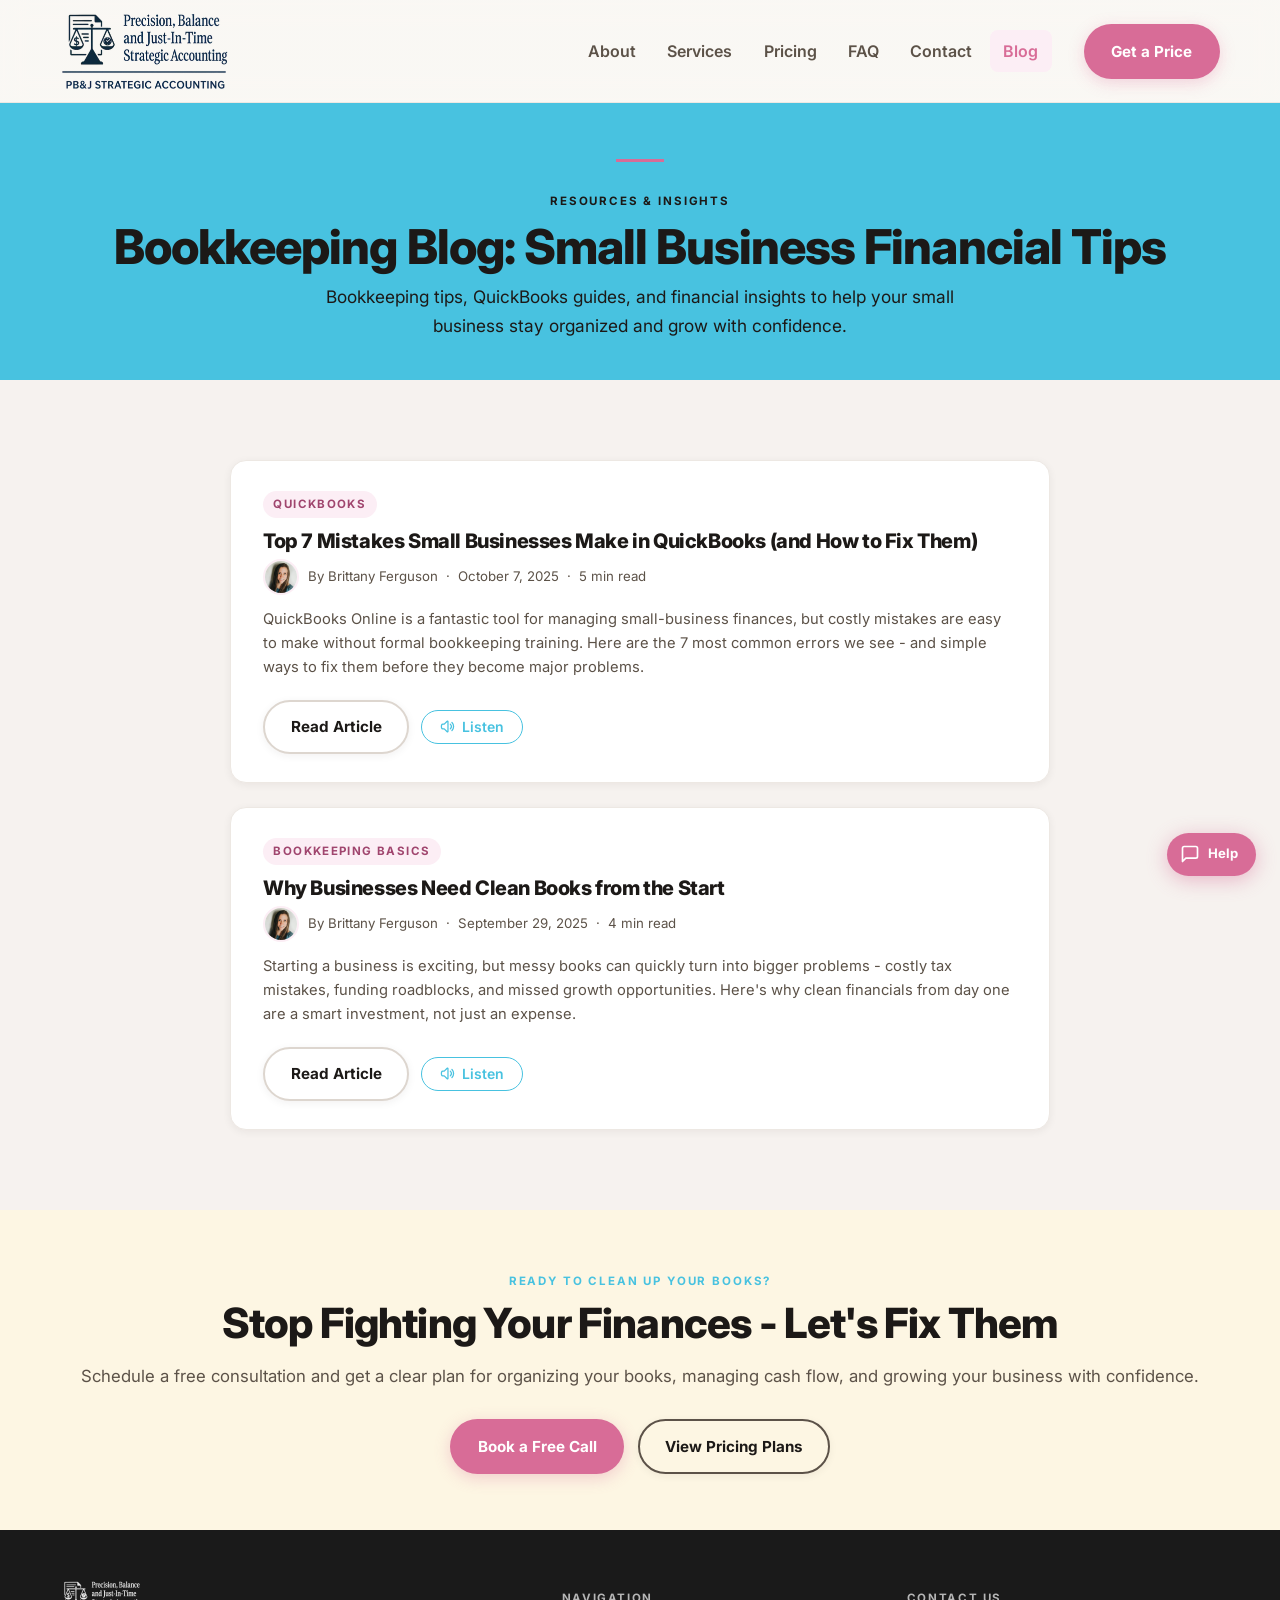
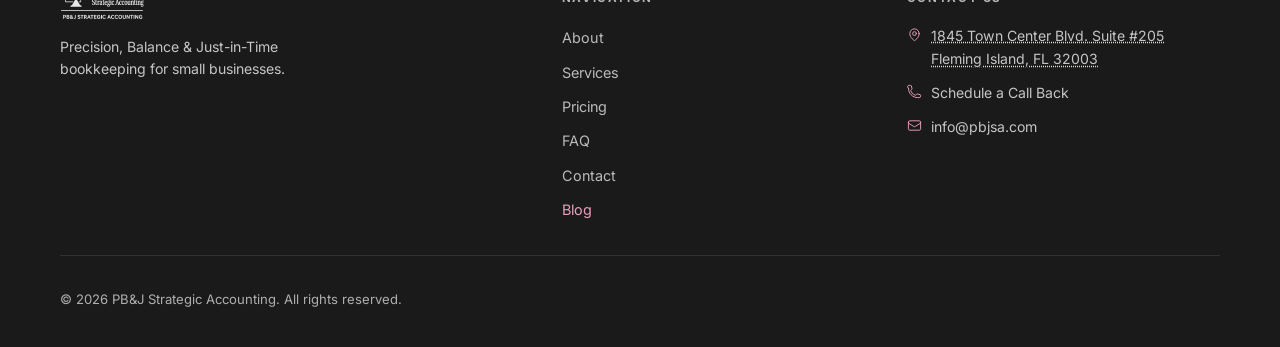
==== commit d7269b19: "Final ADA fixes: all contrast ratios, FAQ aria, mobile nav alt, darkened links/eyebrows/chat/prices " ====
--- a/blog/index.html
+++ b/blog/index.html
@@ -80,7 +80,7 @@
   <div class="mobile-nav" id="mobile-nav" role="dialog" aria-modal="true" aria-label="Navigation menu">
     <div class="mobile-nav-panel">
       <div class="mobile-nav-header">
-        <span class="brand" style="pointer-events:none;"><img src="../assets/img/pbj-logo-full.webp" alt="PB&amp;J Strategic Accounting" class="site-logo"></span>
+        <span class="brand" style="pointer-events:none;"><img src="assets/img/pbj-logo-full.webp" alt="" class="site-logo" aria-hidden="true"></span>
         <button class="mobile-nav-close" id="mobile-nav-close" aria-label="Close navigation menu"><svg xmlns="http://www.w3.org/2000/svg" viewBox="0 0 20 20" fill="currentColor" aria-hidden="true" width="18" height="18"><path d="M6.28 5.22a.75.75 0 0 0-1.06 1.06L8.94 10l-3.72 3.72a.75.75 0 1 0 1.06 1.06L10 11.06l3.72 3.72a.75.75 0 1 0 1.06-1.06L11.06 10l3.72-3.72a.75.75 0 0 0-1.06-1.06L10 8.94 6.28 5.22z"/></svg></button>
       </div>
       <nav aria-label="Mobile primary navigation">
--- a/assets/css/styles.css
+++ b/assets/css/styles.css
@@ -71,7 +71,7 @@
 p, h1, h2, h3, h4 { overflow-wrap: break-word; }
 
 a {
-  color: var(--accent-dark);
+  color: #1A7E9C;
   text-decoration: underline;
   text-underline-offset: 3px;
 }
@@ -490,13 +490,11 @@
 .page-hero h1 {
   font-size: clamp(2rem, 4vw, 3rem);
   margin-bottom: .6rem;
-  color: #fff;
-  text-shadow: 0 1px 3px rgba(0,0,0,.3);
+  color: var(--text);
 }
 
 .page-hero p {
-  color: #fff;
-  text-shadow: 0 1px 2px rgba(0,0,0,.25);
+  color: var(--text);
   font-size: 1.08rem;
   max-width: 60ch;
   margin: 0 auto;
@@ -504,12 +502,11 @@
 
 .page-hero .eyebrow,
 .page-hero .kicker {
-  color: #fff;
-  text-shadow: 0 1px 2px rgba(0,0,0,.3);
+  color: var(--text);
 }
 
 .page-hero a {
-  color: #fff;
+  color: var(--text);
 }
 
 /* ── 12. Cards (shared) ───────────────────────────────────── */
@@ -645,15 +642,13 @@
   gap: .75rem;
   margin-bottom: 2rem;
   font-size: 1rem;
-  color: rgba(255,255,255,.95);
-  text-shadow: 0 1px 2px rgba(0,0,0,.25);
+  color: var(--text-muted);
 }
 .google-rating-summary .rating-score {
   font-size: 1.75rem;
   font-weight: 700;
-  color: #fff;
+  color: var(--text);
   line-height: 1;
-  text-shadow: 0 1px 3px rgba(0,0,0,.3);
 }
 .google-rating-summary .rating-stars svg {
   width: 18px;
@@ -729,7 +724,7 @@
 }
 
 .reviews-loading {
-  color: rgba(255,255,255,.82);
+  color: var(--text-muted);
   font-style: italic;
   padding: 2rem;
 }
@@ -739,11 +734,11 @@
 }
 .reviews-google-link a {
   font-size: .85rem;
-  color: rgba(255,255,255,.85);
+  color: var(--text-muted);
   text-decoration: underline;
   text-underline-offset: 3px;
 }
-.reviews-google-link a:hover { color: #fff; }
+.reviews-google-link a:hover { color: var(--pink); }
 
 /* Review Modal */
 .review-modal-backdrop {
@@ -879,7 +874,7 @@
 .price-amount {
   font-size: 1.65rem;
   font-weight: 800;
-  color: var(--accent);
+  color: #1A7E9C;
   margin: .75rem 0 1rem;
   line-height: 1;
 }
@@ -1301,7 +1296,7 @@
 }
 .chat-msg--user { align-self: flex-end; max-width: 85%; }
 .chat-msg--user p {
-  background: var(--accent);
+  background: #1B7A96;
   color: #fff;
   border-bottom-right-radius: 4px;
 }
@@ -1318,13 +1313,13 @@
   font-weight: 500;
   padding: .35rem .75rem;
   border-radius: 99px;
-  border: 1.5px solid var(--accent);
+  border: 1.5px solid #1B7A96;
   background: transparent;
-  color: var(--accent);
+  color: #1B7A96;
   cursor: pointer;
   transition: background .15s, color .15s;
 }
-.chat-chip:hover { background: var(--accent); color: #fff; }
+.chat-chip:hover { background: #1B7A96; color: #fff; }
 
 .chat-typing {
   display: inline-flex;
@@ -2253,9 +2248,9 @@
 }
 
 /* ── Text on dark backgrounds ────────────────────────────── */
-.on-dark           { color: #fff; text-shadow: 0 1px 3px rgba(0,0,0,.3); }
-.eyebrow.eyebrow--light { color: #fff !important; text-shadow: 0 1px 2px rgba(0,0,0,.35); }
-.lead--light       { color: rgba(255,255,255,.95); text-shadow: 0 1px 2px rgba(0,0,0,.25); }
+.on-dark           { color: var(--text); }
+.eyebrow.eyebrow--light { color: var(--text) !important; }
+.lead--light       { color: var(--text); }
 
 /* Eyebrow with inline leading rule */
 .eyebrow--rule {
@@ -2285,10 +2280,9 @@
 }
 
 .btn-ghost {
-  background: rgba(255,255,255,.15);
-  color: #fff;
-  border: 2px solid rgba(255,255,255,.5);
-  text-shadow: 0 1px 2px rgba(0,0,0,.2);
+  background: #fff;
+  color: var(--text);
+  border: 2px solid var(--border);
 }
 .btn-ghost:hover {
   background: var(--pink);
@@ -2302,7 +2296,7 @@
   gap: 2.25rem;
   margin-top: 2.5rem;
   padding-top: 2rem;
-  border-top: 1px solid rgba(255,255,255,.25);
+  border-top: 1px solid rgba(0,0,0,.1);
   flex-wrap: wrap;
 }
 
@@ -2319,22 +2313,20 @@
 .hero-stat-lbl {
   font-size: .68rem;
   font-weight: 600;
-  color: rgba(255,255,255,.9);
+  color: var(--text);
   text-transform: uppercase;
   letter-spacing: .1em;
-  text-shadow: 0 1px 2px rgba(0,0,0,.2);
 }
 
 /* ── Dark section ────────────────────────────────────────── */
 .section--dark {
   background: var(--dark-teal);
-  color: #fff;
-  text-shadow: 0 1px 2px rgba(0,0,0,.25);
+  color: var(--text);
 }
 .section--dark h2,
-.section--dark h3 { color: #fff; text-shadow: 0 1px 3px rgba(0,0,0,.3); }
-.section--dark .eyebrow { color: #fff; }
-.section--dark .lead    { color: rgba(255,255,255,.95); }
+.section--dark h3 { color: var(--text); }
+.section--dark .eyebrow { color: var(--text); }
+.section--dark .lead    { color: var(--text); }
 
 .section--dark .quote-card {
   background: var(--pink-light);
@@ -2405,7 +2397,7 @@
 
 /* Pink-tinted section background */
 .section--pink-tint { background: var(--pink-light); }
-.section--pink-tint .eyebrow { color: var(--pink); }
+.section--pink-tint .eyebrow { color: #A84D72; }
 
 /* Eyebrow pink variant */
 .eyebrow--pink { color: var(--pink); }
@@ -2420,7 +2412,7 @@
 .price-card--featured ul li::before {
   background-image: url("data:image/svg+xml,%3Csvg xmlns='http://www.w3.org/2000/svg' viewBox='0 0 16 16' fill='%23C4758C'%3E%3Cpath d='M13.78 4.22a.75.75 0 0 1 0 1.06l-7.25 7.25a.75.75 0 0 1-1.06 0L2.22 9.28a.75.75 0 0 1 1.06-1.06L6 10.94l6.72-6.72a.75.75 0 0 1 1.06 0z'/%3E%3C/svg%3E");
 }
-.price-card--featured .price-amount { color: var(--pink); }
+.price-card--featured .price-amount { color: #A84D72; }
 
 /* ── Video Section ───────────────────────────────────────── */
 .video-section {
@@ -2550,7 +2542,7 @@
    ============================================================ */
 
 /* All eyebrow labels go pink */
-.eyebrow { color: var(--pink); }
+.eyebrow { color: #A84D72; }
 
 /* Eyebrow on tinted backgrounds */
 .section--dark .eyebrow { color: #1C1917; }
@@ -2559,7 +2551,7 @@
 .section-rule { background: var(--pink); }
 
 /* Hero inline stats */
-.hero-stat-val { color: #fff; text-shadow: 0 1px 2px rgba(0,0,0,.3); }
+.hero-stat-val { color: var(--text); }
 
 /* Service card hover — pink left accent bar */
 .service-card:hover { border-left-color: var(--pink); }
@@ -2590,10 +2582,10 @@
 
 /* Blog tags — pink pill */
 .blog-card-tag {
-  color: var(--pink);
+  color: #A0456E;
   background: var(--pink-light);
 }
-.blog-card h2 a:hover { color: var(--pink); }
+.blog-card h2 a:hover { color: #A84D72; }
 
 /* Form focus border — pink */
 .form-field input:focus,
@@ -2653,7 +2645,7 @@
   z-index: 1;
   height: 200px;
   width: auto;
-  filter: brightness(0) invert(1) drop-shadow(0 0 32px rgba(196,117,140,.32));
+  filter: drop-shadow(0 0 32px rgba(196,117,140,.32));
   animation: splash-grow 3.3s ease-in forwards;
   transform-origin: center center;
 }
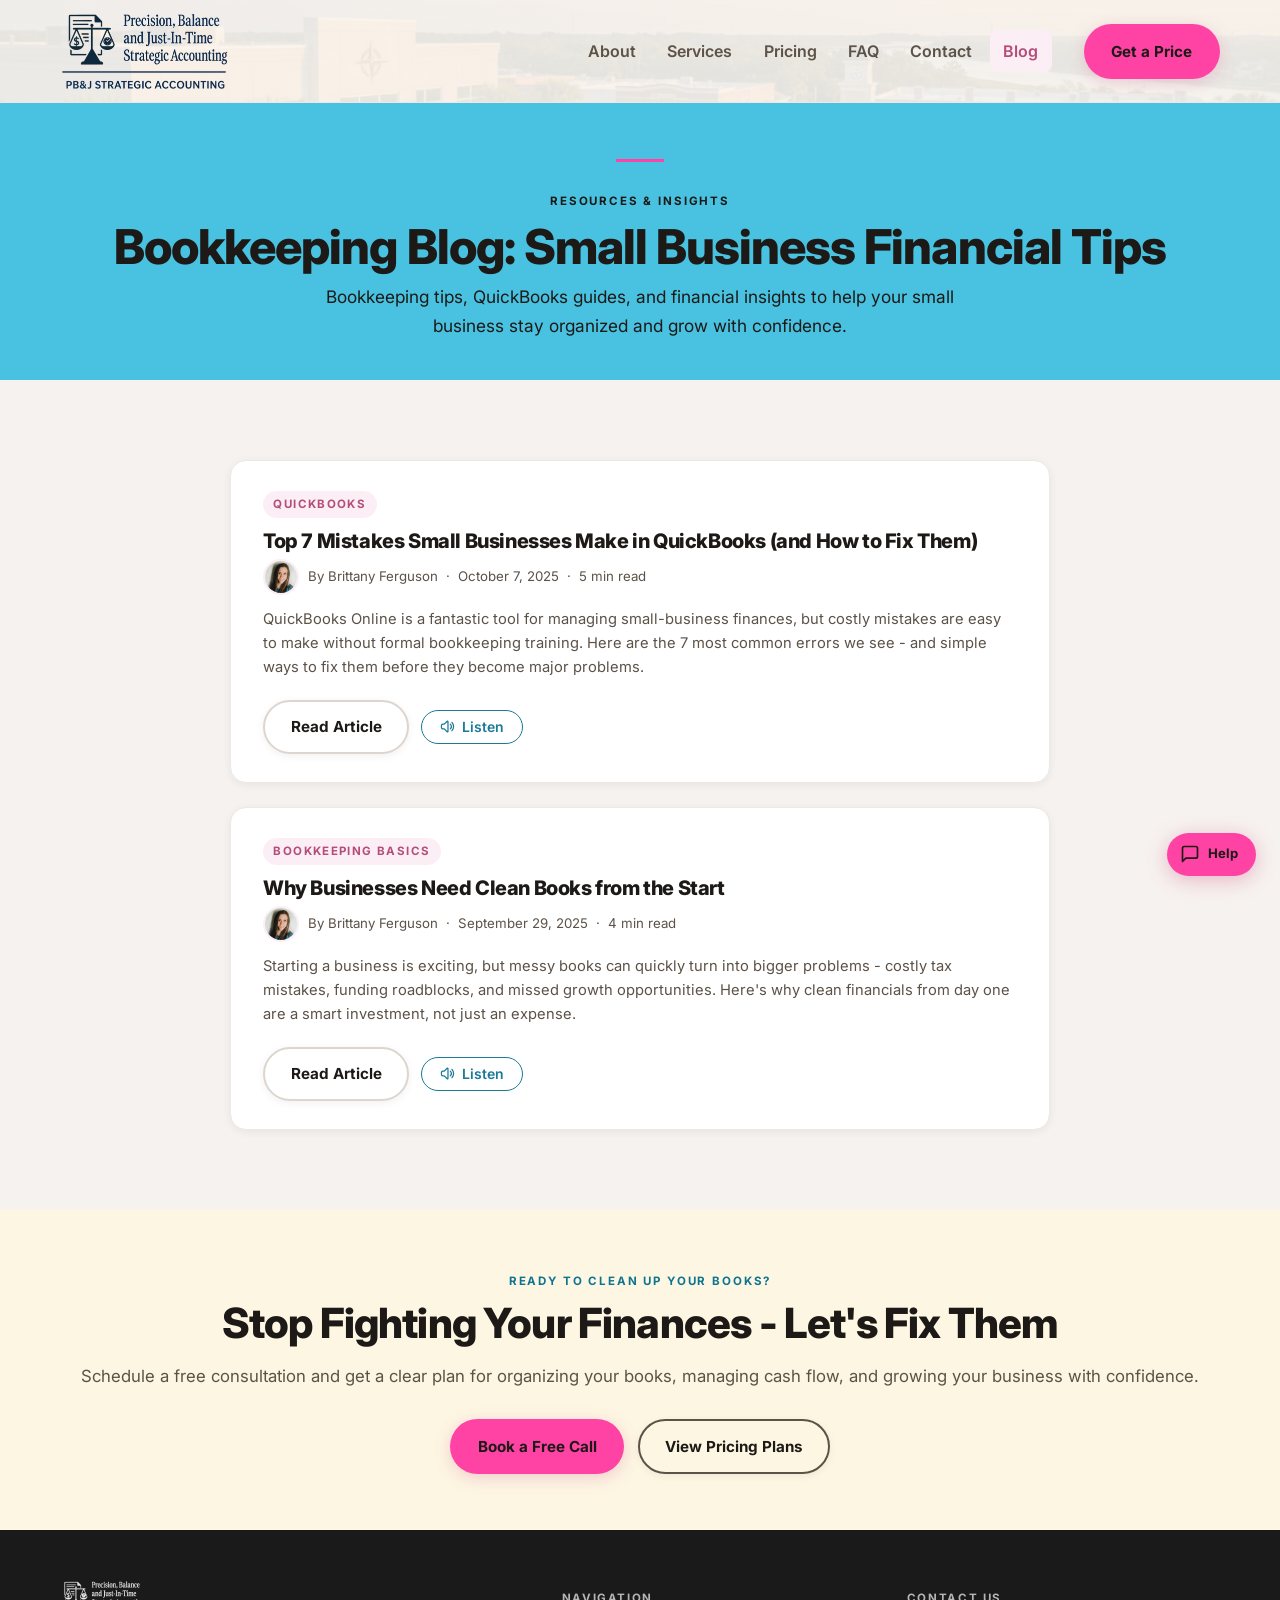
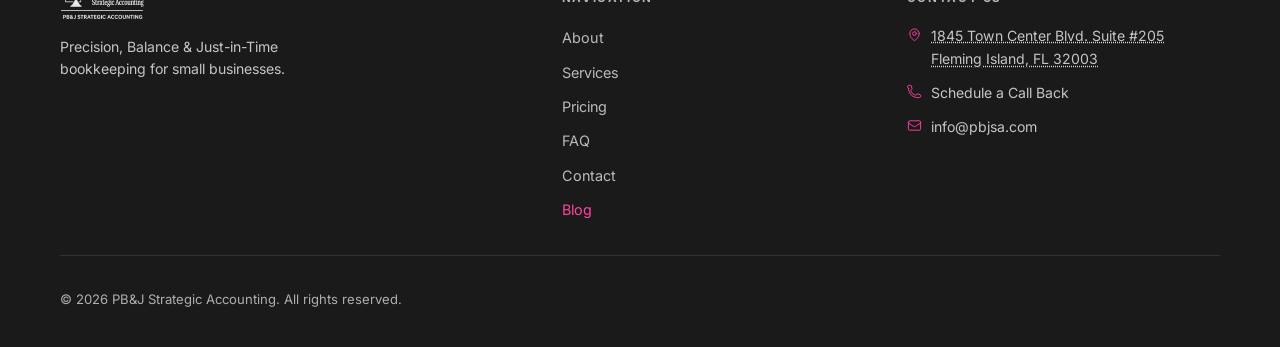
==== commit 38740f3d: "Full SEO optimization: pbjsa.com URLs, FAQPage schema, blog schemas with dates/logo/image, 404 page," ====
--- a/blog/index.html
+++ b/blog/index.html
@@ -5,19 +5,22 @@
   <meta name="viewport" content="width=device-width, initial-scale=1">
   <title>Bookkeeping Blog | PB&amp;J Strategic Accounting</title>
   <meta name="description" content="Bookkeeping tips, QuickBooks guides, and strategic financial advice for Clay County small business owners. Read the latest from PB&amp;J Strategic Accounting.">
-  <link rel="icon" type="image/png" href="../assets/img/pbj-favicon.webp">
+  <link rel="icon" type="image/webp" href="../assets/img/pbj-favicon.webp">
+  <link rel="preconnect" href="https://fonts.googleapis.com">
+  <link rel="preconnect" href="https://fonts.gstatic.com" crossorigin>
+  <link rel="stylesheet" href="https://fonts.googleapis.com/css2?family=Inter:wght@400;600;700&display=swap">
   <link rel="stylesheet" href="../assets/css/styles.css">
   <link rel="canonical" href="https://pbjsa.com/blog/">
   <meta property="og:type" content="website">
   <meta property="og:url" content="https://pbjsa.com/blog/">
   <meta property="og:title" content="Bookkeeping Blog | PB&J Strategic Accounting">
   <meta property="og:description" content="Bookkeeping tips, QuickBooks guides, and strategic financial advice for Clay County small business owners. Read the latest from PB&J Strategic Accounting.">
-  <meta property="og:image" content="https://ka-testing.com/assets/img/og-image.jpg">
+  <meta property="og:image" content="https://pbjsa.com/assets/img/og-image.jpg">
   <meta property="og:site_name" content="PB&J Strategic Accounting">
   <meta name="twitter:card" content="summary_large_image">
   <meta name="twitter:title" content="Bookkeeping Blog | PB&J Strategic Accounting">
   <meta name="twitter:description" content="Bookkeeping tips, QuickBooks guides, and strategic financial advice for Clay County small business owners. Read the latest from PB&J Strategic Accounting.">
-  <meta name="twitter:image" content="https://ka-testing.com/assets/img/og-image.jpg">
+  <meta name="twitter:image" content="https://pbjsa.com/assets/img/og-image.jpg">
   <script type="application/ld+json">
   {
     "@context": "https://schema.org",
@@ -55,7 +58,7 @@
   <header class="site-header">
     <div class="container header-inner">
       <a class="brand" href="../index.html" aria-label="PB&amp;J Strategic Accounting - Home">
-        <img src="../assets/img/pbj-logo-full.webp" alt="PB&amp;J Strategic Accounting" class="site-logo">
+        <img src="../assets/img/pbj-logo-full.webp" alt="PB&amp;J Strategic Accounting" class="site-logo" width="335" height="176">
       </a>
       <nav class="primary-nav" aria-label="Primary navigation">
         <ul class="nav-list">
@@ -80,7 +83,7 @@
   <div class="mobile-nav" id="mobile-nav" role="dialog" aria-modal="true" aria-label="Navigation menu">
     <div class="mobile-nav-panel">
       <div class="mobile-nav-header">
-        <span class="brand" style="pointer-events:none;"><img src="assets/img/pbj-logo-full.webp" alt="" class="site-logo" aria-hidden="true"></span>
+        <span class="brand" style="pointer-events:none;"><img src="assets/img/pbj-logo-full.webp" alt="" class="site-logo" width="335" height="176" aria-hidden="true"></span>
         <button class="mobile-nav-close" id="mobile-nav-close" aria-label="Close navigation menu"><svg xmlns="http://www.w3.org/2000/svg" viewBox="0 0 20 20" fill="currentColor" aria-hidden="true" width="18" height="18"><path d="M6.28 5.22a.75.75 0 0 0-1.06 1.06L8.94 10l-3.72 3.72a.75.75 0 1 0 1.06 1.06L10 11.06l3.72 3.72a.75.75 0 1 0 1.06-1.06L11.06 10l3.72-3.72a.75.75 0 0 0-1.06-1.06L10 8.94 6.28 5.22z"/></svg></button>
       </div>
       <nav aria-label="Mobile primary navigation">
@@ -205,7 +208,7 @@
     <!-- CTA Strip -->
     <section class="cta-strip" aria-labelledby="blog-cta-heading">
       <div class="container">
-        <span class="eyebrow" style="color:var(--accent);">Ready to Clean Up Your Books?</span>
+        <span class="eyebrow" style="color:#0E7490;">Ready to Clean Up Your Books?</span>
         <h2 id="blog-cta-heading">Stop Fighting Your Finances - Let's Fix Them</h2>
         <p>Schedule a free consultation and get a clear plan for organizing your books, managing cash flow, and growing your business with confidence.</p>
         <div class="btn-row" style="justify-content:center;">
@@ -222,7 +225,7 @@
     <div class="container">
       <div class="footer-grid">
         <div>
-          <a class="footer-brand" href="../index.html" aria-label="PB&amp;J Strategic Accounting - Home"><img src="../assets/img/pbj-logo-full.webp" alt="PB&amp;J Strategic Accounting" class="site-logo"></a>
+          <a class="footer-brand" href="../index.html" aria-label="PB&amp;J Strategic Accounting - Home"><img src="../assets/img/pbj-logo-full.webp" alt="PB&amp;J Strategic Accounting" class="site-logo" width="335" height="176"></a>
           <p class="footer-tagline">Precision, Balance &amp; Just-in-Time bookkeeping for small businesses.</p>
 </div>
         <div>
@@ -242,7 +245,7 @@
               <address style="font-style:normal;" aria-label="Open in Maps: 1845 Town Center Blvd Suite 205, Fleming Island FL 32003">1845 Town Center Blvd. Suite #205<br>Fleming Island, FL 32003</address>
               <div class="maps-popover maps-popover--up" role="dialog" aria-label="Open address in maps">
                 <a href="https://www.google.com/maps/search/?api=1&query=1845+Town+Center+Blvd+Suite+205+Fleming+Island+FL+32003" target="_blank" rel="noopener"><svg xmlns="http://www.w3.org/2000/svg" width="16" height="16" viewBox="0 0 24 24" fill="none" stroke="currentColor" stroke-width="1.5" aria-hidden="true"><path stroke-linecap="round" stroke-linejoin="round" d="M9 6.75V15m6-6v8.25m.503 3.498 4.875-2.437c.381-.19.622-.58.622-1.006V4.82c0-.836-.88-1.38-1.628-1.006l-3.869 1.934c-.317.159-.69.159-1.006 0L9.503 3.252a1.125 1.125 0 0 0-1.006 0L3.622 5.689C3.24 5.88 3 6.27 3 6.695V19.18c0 .836.88 1.38 1.628 1.006l3.869-1.934c.317-.159.69-.159 1.006 0l4.994 2.497c.317.158.69.158 1.006 0z"/></svg>Google Maps</a>
-                <a href="https://maps.apple.com/?q=1845+Town+Center+Blvd+Suite+205+Fleming+Island+FL+32003" target="_blank" rel="noopener"><svg xmlns="http://www.w3.org/2000/svg" width="16" height="16" viewBox="0 0 24 24" fill="none" stroke="currentColor" stroke-width="1.5" aria-hidden="true"><path stroke-linecap="round" stroke-linejoin="round" d="M15 10.5a3 3 0 1 1-6 0 3 3 0 0 1 6 0z"/><path stroke-linecap="round" stroke-linejoin="round" d="M19.5 10.5c0 7.142-7.5 11.25-7.5 11.25S4.5 17.642 4.5 10.5a7.5 7.5 0 1 1 15 0z"/></svg>Apple Maps</a>
+                <a href="https://maps.apple.com/?q=1845+Town+Center+Blvd+Suite+205+Fleming+Island+FL+32003" target="_blank" rel="noopener nofollow"><svg xmlns="http://www.w3.org/2000/svg" width="16" height="16" viewBox="0 0 24 24" fill="none" stroke="currentColor" stroke-width="1.5" aria-hidden="true"><path stroke-linecap="round" stroke-linejoin="round" d="M15 10.5a3 3 0 1 1-6 0 3 3 0 0 1 6 0z"/><path stroke-linecap="round" stroke-linejoin="round" d="M19.5 10.5c0 7.142-7.5 11.25-7.5 11.25S4.5 17.642 4.5 10.5a7.5 7.5 0 1 1 15 0z"/></svg>Apple Maps</a>
               </div>
             </div></div>
           <div class="footer-contact-item"><svg xmlns="http://www.w3.org/2000/svg" fill="none" viewBox="0 0 24 24" stroke="currentColor" stroke-width="1.5" aria-hidden="true"><path stroke-linecap="round" stroke-linejoin="round" d="M2.25 6.75c0 8.284 6.716 15 15 15h2.25a2.25 2.25 0 0 0 2.25-2.25v-1.372c0-.516-.351-.966-.852-1.091l-4.423-1.106c-.44-.11-.902.055-1.173.417l-.97 1.293c-.282.376-.769.542-1.21.38a12.035 12.035 0 0 1-7.143-7.143c-.162-.441.004-.928.38-1.21l1.293-.97c.363-.271.527-.734.417-1.173L6.963 3.102a1.125 1.125 0 0 0-1.091-.852H4.5A2.25 2.25 0 0 0 2.25 6.75z"/></svg><a href="#" data-open-callback>Schedule a Call Back</a></div>
--- a/assets/css/styles.css
+++ b/assets/css/styles.css
@@ -1,3260 +1 @@
-/* ============================================================
-   PBJ Strategic Accounting — Premium Design System
-   WCAG 2.1 AA compliant
-   ============================================================ */
-
-/* ── 1. Google Fonts ─────────────────────────────────────── */
-@import url('https://fonts.googleapis.com/css2?family=Inter:wght@400;500;600;700;800&display=swap');
-
-/* ── 2. Design Tokens ────────────────────────────────────── */
-:root {
-  /* Colors */
-  --bg:            #F6F2EF;
-  --surface:       #FFFFFF;
-  --surface-2:     #EDE8E3;
-  --surface-3:     #E4DDD6;
-  --text:          #1C1917;
-  --text-muted:    #5C5248;
-  --accent:        #48C2E0;
-  --accent-dark:   #2EA3C5;
-  --accent-light:  #9FE2F0;
-  --gold:          #B8882A;
-  --gold-bg:       #FDF6E3;
-  --dark-teal:     #48C2E0;
-  --dark-teal-2:   #3AB0CC;
-  --pink:          #D86C97;
-  --pink-dark:     #B54D7A;
-  --pink-mid:      #E8A0BC;
-  --pink-light:    #FCEEF5;
-  --border:        #DDD6CF;
-  --border-light:  #EDE8E3;
-  --focus:         #1F6FEB;
-
-  /* Layout */
-  --max:           1160px;
-  --radius-sm:     8px;
-  --radius:        16px;
-  --radius-lg:     24px;
-  --radius-pill:   999px;
-
-  /* Shadows */
-  --shadow-sm:     0 2px 8px rgba(28, 25, 23, .06);
-  --shadow:        0 8px 24px rgba(28, 25, 23, .09);
-  --shadow-lg:     0 16px 48px rgba(28, 25, 23, .12);
-  --shadow-hover:  0 12px 36px rgba(28, 25, 23, .14);
-
-  /* Spacing */
-  --section-y:     5rem;
-  --section-y-sm:  3rem;
-}
-
-/* ── 3. Reset & Base ─────────────────────────────────────── */
-*, *::before, *::after { box-sizing: border-box; }
-
-html {
-  scroll-behavior: smooth;
-  -webkit-text-size-adjust: 100%;
-}
-
-body {
-  margin: 0;
-  font-family: 'Inter', Arial, Helvetica, sans-serif;
-  font-size: 1rem;
-  line-height: 1.65;
-  color: var(--text);
-  background: var(--bg);
-  -webkit-font-smoothing: antialiased;
-}
-
-img, picture, video, canvas, svg { display: block; max-width: 100%; }
-input, button, textarea, select { font: inherit; }
-p, h1, h2, h3, h4 { overflow-wrap: break-word; }
-
-a {
-  color: #1A7E9C;
-  text-decoration: underline;
-  text-underline-offset: 3px;
-}
-a:hover { color: var(--accent); }
-
-/* ── 4. Focus Styles (WCAG AA) ───────────────────────────── */
-:focus-visible {
-  outline: 3px solid var(--focus);
-  outline-offset: 3px;
-  border-radius: 4px;
-}
-/* Remove focus ring for mouse users */
-:focus:not(:focus-visible) { outline: none; }
-
-/* ── 5. Skip Link ────────────────────────────────────────── */
-.skip-link {
-  position: absolute;
-  left: -9999px;
-  top: 1rem;
-  background: var(--text);
-  color: #fff;
-  padding: .75rem 1.25rem;
-  border-radius: var(--radius-sm);
-  font-weight: 700;
-  font-size: .9rem;
-  z-index: 9999;
-  text-decoration: none;
-}
-.skip-link:focus {
-  left: 1rem;
-}
-
-/* ── 6. Layout ───────────────────────────────────────────── */
-.container {
-  width: min(var(--max), calc(100% - 2.5rem));
-  margin-inline: auto;
-}
-
-.section {
-  padding: var(--section-y) 0;
-}
-.section--sm {
-  padding: var(--section-y-sm) 0;
-}
-.section--tinted {
-  background: var(--surface-2);
-}
-
-/* ── 7. Typography ───────────────────────────────────────── */
-h1, h2, h3, h4 {
-  line-height: 1.1;
-  font-weight: 800;
-  letter-spacing: -.02em;
-  margin-top: 0;
-}
-
-h1 { font-size: clamp(2.4rem, 5vw, 4rem); margin-bottom: 1rem; }
-h2 { font-size: clamp(1.75rem, 3.5vw, 2.6rem); margin-bottom: .75rem; }
-h3 { font-size: 1.2rem; font-weight: 700; margin-bottom: .5rem; letter-spacing: -.01em; }
-
-.eyebrow {
-  display: inline-block;
-  font-size: .72rem;
-  font-weight: 700;
-  letter-spacing: .16em;
-  text-transform: uppercase;
-  color: var(--accent);
-  margin-bottom: .6rem;
-}
-
-.lead {
-  font-size: 1.1rem;
-  color: var(--text-muted);
-  max-width: 60ch;
-  margin-top: 0;
-}
-
-.section-header {
-  margin-bottom: 2.5rem;
-}
-.section-header--center {
-  text-align: center;
-}
-.section-header--center .lead {
-  margin-inline: auto;
-}
-
-/* ── 8. Buttons ──────────────────────────────────────────── */
-.btn, .btn-secondary {
-  display: inline-flex;
-  align-items: center;
-  gap: .5rem;
-  padding: .8rem 1.6rem;
-  border-radius: var(--radius-pill);
-  font-weight: 700;
-  font-size: .95rem;
-  text-decoration: none;
-  border: 2px solid transparent;
-  cursor: pointer;
-  transition: background .2s, color .2s, box-shadow .2s, transform .15s;
-}
-.btn {
-  background: var(--pink);
-  color: #fff;
-  box-shadow: 0 4px 16px rgba(216, 108, 151, .28);
-}
-.btn:hover {
-  background: var(--pink-dark);
-  color: #fff;
-  box-shadow: 0 6px 20px rgba(216, 108, 151, .45);
-  transform: translateY(-1px);
-}
-.btn:active { transform: translateY(0); }
-
-.btn-secondary {
-  background: var(--surface);
-  color: var(--text);
-  border-color: var(--border);
-  box-shadow: var(--shadow-sm);
-}
-.btn-secondary:hover {
-  background: var(--pink-light);
-  color: var(--pink-dark);
-  border-color: var(--pink);
-  transform: translateY(-1px);
-}
-
-.btn-gold {
-  background: var(--gold);
-  color: #fff;
-  box-shadow: 0 4px 16px rgba(184, 136, 42, .32);
-}
-.btn-gold:hover {
-  background: var(--pink);
-  color: #fff;
-  box-shadow: 0 6px 20px rgba(216, 108, 151, .38);
-  transform: translateY(-1px);
-}
-
-.btn-row {
-  display: flex;
-  flex-wrap: wrap;
-  gap: .85rem;
-  margin-top: 1.75rem;
-}
-
-/* ── 9. Header & Nav ─────────────────────────────────────── */
-.site-header {
-  position: sticky;
-  top: 0;
-  z-index: 100;
-  background: linear-gradient(rgba(250, 248, 244, .90), rgba(250, 248, 244, .90)),
-              url('../img/header-image.png') center / cover no-repeat;
-  backdrop-filter: blur(12px);
-  -webkit-backdrop-filter: blur(12px);
-  border-bottom: 1px solid var(--border-light);
-}
-
-.header-inner {
-  display: flex;
-  align-items: center;
-  gap: 1.5rem;
-  padding: 0.45rem 0;
-}
-
-/* Brand */
-.brand {
-  display: flex;
-  align-items: center;
-  gap: .75rem;
-  text-decoration: none;
-  color: var(--text);
-  font-weight: 800;
-  font-size: 1rem;
-  flex-shrink: 0;
-  letter-spacing: -.02em;
-}
-.brand:hover { color: var(--accent); }
-.brand:hover .logo-badge { transform: scale(1.05); }
-
-.logo-badge {
-  width: 42px;
-  height: 42px;
-  border-radius: 12px;
-  background: linear-gradient(135deg, #48C2E0 0%, #2EA3C5 100%);
-  display: grid;
-  place-items: center;
-  color: #fff;
-  font-weight: 800;
-  font-size: .85rem;
-  letter-spacing: .03em;
-  flex-shrink: 0;
-  transition: transform .2s;
-  box-shadow: 0 4px 12px rgba(139, 77, 47, .30);
-}
-
-/* Desktop nav */
-.primary-nav {
-  margin-left: auto;
-}
-
-.nav-list {
-  display: flex;
-  gap: .25rem;
-  align-items: center;
-  padding: 0;
-  margin: 0;
-  list-style: none;
-}
-
-.nav-list a {
-  display: block;
-  padding: .5rem .85rem;
-  border-radius: var(--radius-sm);
-  text-decoration: none;
-  color: var(--text-muted);
-  font-weight: 600;
-  font-size: 1rem;
-  transition: color .2s, background .2s;
-}
-.nav-list a:hover {
-  color: var(--accent);
-  background: var(--surface-2);
-}
-.nav-list a[aria-current="page"] {
-  color: var(--accent);
-  background: var(--surface-3);
-}
-
-.nav-cta {
-  margin-left: .5rem;
-}
-
-/* Hamburger */
-.hamburger {
-  display: none;
-  flex-direction: column;
-  justify-content: center;
-  gap: 5px;
-  width: 42px;
-  height: 42px;
-  background: transparent;
-  border: 2px solid var(--border);
-  border-radius: var(--radius-sm);
-  cursor: pointer;
-  padding: 8px;
-  margin-left: auto;
-  transition: border-color .2s;
-}
-.hamburger:hover { border-color: var(--accent); }
-.hamburger span {
-  display: block;
-  height: 2px;
-  width: 100%;
-  background: var(--text);
-  border-radius: 2px;
-  transition: transform .3s, opacity .3s;
-}
-.hamburger[aria-expanded="true"] span:nth-child(1) {
-  transform: translateY(7px) rotate(45deg);
-}
-.hamburger[aria-expanded="true"] span:nth-child(2) {
-  opacity: 0;
-  transform: scaleX(0);
-}
-.hamburger[aria-expanded="true"] span:nth-child(3) {
-  transform: translateY(-7px) rotate(-45deg);
-}
-
-/* Mobile nav panel */
-.mobile-nav {
-  display: none;
-  position: fixed;
-  inset: 0;
-  z-index: 99;
-  background: rgba(28, 25, 23, .5);
-}
-.mobile-nav.is-open {
-  display: block;
-}
-.mobile-nav-panel {
-  position: absolute;
-  top: 0;
-  right: 0;
-  bottom: 0;
-  width: min(320px, 85vw);
-  background: var(--surface);
-  padding: 1.5rem;
-  overflow-y: auto;
-  box-shadow: var(--shadow-lg);
-  display: flex;
-  flex-direction: column;
-  gap: 1rem;
-}
-.mobile-nav-header {
-  display: flex;
-  align-items: center;
-  justify-content: space-between;
-  padding-bottom: 1rem;
-  border-bottom: 1px solid var(--border-light);
-}
-.mobile-nav-close {
-  background: transparent;
-  border: 2px solid var(--border);
-  border-radius: var(--radius-sm);
-  width: 38px;
-  height: 38px;
-  cursor: pointer;
-  display: grid;
-  place-items: center;
-  font-size: 1.2rem;
-  color: var(--text-muted);
-  transition: border-color .2s, color .2s;
-}
-.mobile-nav-close:hover { border-color: var(--accent); color: var(--accent); }
-
-.mobile-nav-list {
-  list-style: none;
-  padding: 0;
-  margin: 0;
-  display: flex;
-  flex-direction: column;
-  gap: .25rem;
-}
-.mobile-nav-list a {
-  display: block;
-  padding: .85rem 1rem;
-  border-radius: var(--radius-sm);
-  text-decoration: none;
-  font-weight: 600;
-  color: var(--text);
-  transition: background .2s, color .2s;
-}
-.mobile-nav-list a:hover,
-.mobile-nav-list a[aria-current="page"] {
-  background: var(--surface-2);
-  color: var(--accent);
-}
-
-/* ── 10. Hero ─────────────────────────────────────────────── */
-.hero {
-  padding: 4.5rem 0 3rem;
-}
-
-.hero-grid {
-  display: grid;
-  grid-template-columns: 1fr 1fr;
-  gap: 3rem;
-  align-items: center;
-}
-
-.hero-content .eyebrow { margin-bottom: .85rem; }
-
-.hero-content h1 { margin-bottom: 1.1rem; }
-
-.hero-media-grid {
-  display: grid;
-  grid-template-columns: 1fr 1fr;
-  grid-template-rows: auto auto;
-  gap: 1rem;
-}
-
-/* Trust/stats strip */
-.trust-strip {
-  background: var(--surface);
-  border-top: 1px solid var(--border-light);
-  border-bottom: 1px solid var(--border-light);
-  padding: 1.5rem 0;
-}
-
-.trust-strip-inner {
-  display: flex;
-  flex-wrap: wrap;
-  gap: 1rem 3rem;
-  align-items: center;
-  justify-content: center;
-}
-
-.trust-stat {
-  display: flex;
-  flex-direction: column;
-  align-items: center;
-  text-align: center;
-  gap: .1rem;
-}
-
-.trust-stat-value {
-  font-size: 1.75rem;
-  font-weight: 800;
-  color: var(--accent);
-  line-height: 1;
-}
-
-.trust-stat-label {
-  font-size: .78rem;
-  color: var(--text-muted);
-  font-weight: 600;
-  letter-spacing: .04em;
-  text-transform: uppercase;
-}
-
-.trust-divider {
-  width: 1px;
-  height: 36px;
-  background: var(--border);
-}
-
-/* ── 11. Page Hero ────────────────────────────────────────── */
-.page-hero {
-  padding: 3.5rem 0 2.5rem;
-  background: var(--dark-teal);
-  border-bottom: none;
-  text-align: center;
-}
-
-.page-hero h1 {
-  font-size: clamp(2rem, 4vw, 3rem);
-  margin-bottom: .6rem;
-  color: var(--text);
-}
-
-.page-hero p {
-  color: var(--text);
-  font-size: 1.08rem;
-  max-width: 60ch;
-  margin: 0 auto;
-}
-
-.page-hero .eyebrow,
-.page-hero .kicker {
-  color: var(--text);
-}
-
-.page-hero a {
-  color: var(--text);
-}
-
-/* ── 12. Cards (shared) ───────────────────────────────────── */
-.card {
-  background: var(--surface);
-  border: 1px solid var(--border-light);
-  border-radius: var(--radius);
-  box-shadow: var(--shadow-sm);
-  padding: 1.75rem;
-  transition: box-shadow .25s, transform .25s;
-}
-.card:hover {
-  box-shadow: var(--shadow-hover);
-  transform: translateY(-3px);
-}
-
-/* ── 13. Service Cards ────────────────────────────────────── */
-.services-grid {
-  display: grid;
-  grid-template-columns: repeat(3, 1fr);
-  gap: 1.25rem;
-}
-
-.service-card {
-  background: var(--surface);
-  border: 1px solid var(--border-light);
-  border-radius: var(--radius);
-  padding: 1.75rem;
-  box-shadow: var(--shadow-sm);
-  transition: box-shadow .25s, transform .25s;
-}
-.service-card:hover {
-  box-shadow: var(--shadow-hover);
-  transform: translateY(-3px);
-}
-
-.service-icon {
-  width: 48px;
-  height: 48px;
-  border-radius: 12px;
-  background: var(--surface-2);
-  display: grid;
-  place-items: center;
-  margin-bottom: 1rem;
-  color: var(--accent);
-  flex-shrink: 0;
-}
-.service-icon svg { width: 24px; height: 24px; }
-.service-icon:has(.service-icon-img) { background: none; width: 72px; height: 72px; }
-.service-icon-img { width: 100%; height: 100%; object-fit: contain; }
-
-.service-card h2 {
-  font-size: 1.1rem;
-  margin-bottom: .5rem;
-}
-.service-card p {
-  font-size: .92rem;
-  color: var(--text-muted);
-  margin: 0;
-  line-height: 1.6;
-}
-
-/* ── 14. Testimonials ─────────────────────────────────────── */
-.testimonials-grid {
-  display: grid;
-  grid-template-columns: repeat(2, 1fr);
-  gap: 1.5rem;
-}
-
-.quote-card {
-  background: var(--surface);
-  border: 1px solid var(--border-light);
-  border-radius: var(--radius);
-  padding: 2rem;
-  box-shadow: var(--shadow-sm);
-  position: relative;
-}
-.quote-card::before {
-  content: '\201C';
-  position: absolute;
-  top: .85rem;
-  left: 1.5rem;
-  font-size: 3.25rem;
-  line-height: 1;
-  color: var(--accent-light);
-  opacity: .35;
-  font-family: Georgia, serif;
-  pointer-events: none;
-}
-.quote-card blockquote {
-  margin: 0 0 1.25rem;
-  padding-top: 2rem;
-  font-size: .97rem;
-  color: var(--text);
-  line-height: 1.7;
-  font-style: italic;
-}
-.quote-card blockquote::before { content: ''; }
-.quote-author {
-  display: flex;
-  align-items: center;
-  gap: .75rem;
-}
-.quote-avatar {
-  width: 40px;
-  height: 40px;
-  border-radius: 50%;
-  background: linear-gradient(135deg, var(--accent-light), var(--accent));
-  display: grid;
-  place-items: center;
-  color: #fff;
-  font-weight: 700;
-  font-size: .85rem;
-  flex-shrink: 0;
-  object-fit: cover;
-}
-.quote-author-name {
-  font-weight: 700;
-  font-size: .92rem;
-  margin: 0;
-}
-.quote-author-loc {
-  font-size: .82rem;
-  color: var(--text-muted);
-  margin: 0;
-}
-
-/* ── Google Reviews ───────────────────────────────────────── */
-.google-rating-summary {
-  display: flex;
-  align-items: center;
-  justify-content: center;
-  gap: .75rem;
-  margin-bottom: 2rem;
-  font-size: 1rem;
-  color: var(--text-muted);
-}
-.google-rating-summary .rating-score {
-  font-size: 1.75rem;
-  font-weight: 700;
-  color: var(--text);
-  line-height: 1;
-}
-.google-rating-summary .rating-stars svg {
-  width: 18px;
-  height: 18px;
-  fill: #FBBC04;
-  display: inline-block;
-  vertical-align: middle;
-}
-.google-rating-summary .rating-count {
-  font-size: .88rem;
-  opacity: .65;
-}
-
-/* Ticker */
-@keyframes ticker-scroll {
-  from { transform: translateX(0); }
-  to   { transform: translateX(-50%); }
-}
-.reviews-ticker-wrap {
-  overflow: hidden;
-  /* fade edges */
-  mask-image: linear-gradient(to right, transparent 0%, black 8%, black 92%, transparent 100%);
-  -webkit-mask-image: linear-gradient(to right, transparent 0%, black 8%, black 92%, transparent 100%);
-  margin: 0 -1rem;
-}
-.reviews-ticker {
-  display: flex;
-  gap: 1rem;
-  width: max-content;
-  animation: ticker-scroll 40s linear infinite;
-}
-.reviews-ticker:hover { animation-play-state: paused; }
-
-/* Compact review card in ticker */
-.reviews-ticker .quote-card {
-  width: 280px;
-  flex-shrink: 0;
-  cursor: pointer;
-  transition: transform .2s, box-shadow .2s;
-  padding: 1.25rem;
-}
-.reviews-ticker .quote-card:hover {
-  transform: translateY(-3px);
-  box-shadow: 0 8px 24px rgba(0,0,0,.1);
-}
-.reviews-ticker .quote-card blockquote {
-  display: -webkit-box;
-  -webkit-line-clamp: 3;
-  -webkit-box-orient: vertical;
-  overflow: hidden;
-  font-size: .88rem;
-  margin-bottom: .85rem;
-  padding-top: 1.75rem;
-}
-.reviews-ticker .quote-card::before { font-size: 2.5rem; top: .6rem; left: 1rem; }
-
-.review-star-row {
-  display: flex;
-  align-items: center;
-  gap: .2rem;
-  margin-bottom: .5rem;
-}
-.review-star-row svg {
-  width: 13px;
-  height: 13px;
-  fill: #FBBC04;
-}
-.review-expand-hint {
-  font-size: .75rem;
-  color: rgba(248,245,240,.4);
-  margin-top: .5rem;
-  font-style: italic;
-}
-
-.reviews-loading {
-  color: var(--text-muted);
-  font-style: italic;
-  padding: 2rem;
-}
-.reviews-google-link {
-  text-align: center;
-  margin-top: 1.5rem;
-}
-.reviews-google-link a {
-  font-size: .85rem;
-  color: var(--text-muted);
-  text-decoration: underline;
-  text-underline-offset: 3px;
-}
-.reviews-google-link a:hover { color: var(--pink); }
-
-/* Review Modal */
-.review-modal-backdrop {
-  position: fixed;
-  inset: 0;
-  background: rgba(10,20,30,.7);
-  backdrop-filter: blur(4px);
-  z-index: 1000;
-  display: flex;
-  align-items: center;
-  justify-content: center;
-  padding: 1.5rem;
-}
-.review-modal-backdrop[hidden] { display: none; }
-.review-modal {
-  background: var(--surface);
-  border-radius: var(--radius);
-  padding: 2rem;
-  max-width: 520px;
-  width: 100%;
-  position: relative;
-  box-shadow: 0 24px 64px rgba(0,0,0,.35);
-  max-height: 90vh;
-  overflow-y: auto;
-}
-.review-modal-close {
-  position: absolute;
-  top: 1rem;
-  right: 1rem;
-  background: none;
-  border: none;
-  font-size: 1.5rem;
-  line-height: 1;
-  cursor: pointer;
-  color: var(--text-muted);
-  padding: .25rem .5rem;
-}
-.review-modal-close:hover { color: var(--text); }
-.review-modal-stars { display: flex; gap: .25rem; margin-bottom: 1rem; }
-.review-modal-stars svg { width: 18px; height: 18px; fill: #FBBC04; }
-.review-modal-text {
-  font-style: italic;
-  color: var(--text);
-  line-height: 1.75;
-  font-size: 1rem;
-  margin: 0 0 1rem;
-  padding: 0;
-}
-.review-modal--all {
-  max-width: 600px;
-  max-height: 80vh;
-  overflow-y: auto;
-}
-.review-modal-all-heading {
-  font-size: 1.2rem;
-  margin: 0 0 1.5rem;
-  padding-right: 2rem;
-}
-.all-review-item {
-  border-bottom: 1px solid var(--border-light);
-  padding: 1.25rem 0;
-}
-.all-review-item:last-child { border-bottom: none; }
-.all-review-item .review-star-row { margin-bottom: .5rem; }
-.all-review-item blockquote {
-  font-style: italic;
-  color: var(--text);
-  line-height: 1.7;
-  font-size: .95rem;
-  margin: 0 0 .75rem;
-}
-.all-review-item .quote-author { gap: .6rem; }
-.all-review-item .quote-avatar { width: 34px; height: 34px; font-size: .78rem; }
-
-/* ── 15. Pricing ──────────────────────────────────────────── */
-.pricing-grid {
-  display: grid;
-  grid-template-columns: repeat(3, 1fr);
-  gap: 1.25rem;
-}
-
-.price-card {
-  background: #FBF3E2;
-  border: 3px solid #C4882A;
-  border-radius: 48% 48% 8px 8px / 38px 38px 8px 8px;
-  padding: 2.5rem 1.75rem 1.75rem;
-  box-shadow: var(--shadow-sm);
-  display: flex;
-  flex-direction: column;
-  transition: box-shadow .25s, transform .25s;
-}
-.price-card:hover {
-  box-shadow: var(--shadow-hover);
-  transform: translateY(-3px);
-}
-
-.price-card--featured {
-  border-color: var(--gold);
-  border-width: 3px;
-  background: #FFFFFF;
-  box-shadow: 0 8px 32px rgba(184, 136, 42, .22);
-  position: relative;
-}
-.price-card--featured:hover {
-  box-shadow: 0 16px 48px rgba(184, 136, 42, .30);
-}
-
-.price-badge {
-  display: inline-block;
-  background: var(--gold);
-  color: #fff;
-  font-size: .7rem;
-  font-weight: 700;
-  letter-spacing: .1em;
-  text-transform: uppercase;
-  padding: .3rem .7rem;
-  border-radius: var(--radius-pill);
-  margin-bottom: .85rem;
-}
-
-.price-card h2 {
-  font-size: 1.2rem;
-  margin-bottom: .2rem;
-}
-
-.price-tagline {
-  font-size: .88rem;
-  color: var(--text-muted);
-  font-style: italic;
-  margin: 0 0 1rem;
-}
-
-.price-amount {
-  font-size: 1.65rem;
-  font-weight: 800;
-  color: #1A7E9C;
-  margin: .75rem 0 1rem;
-  line-height: 1;
-}
-
-.price-card ul {
-  padding-left: 0;
-  margin: 0 0 1.25rem;
-  list-style: none;
-  display: flex;
-  flex-direction: column;
-  gap: .45rem;
-  flex: 1;
-}
-.price-card ul li {
-  display: flex;
-  gap: .6rem;
-  align-items: flex-start;
-  font-size: .88rem;
-  color: var(--text-muted);
-}
-.price-card ul li::before {
-  content: '';
-  display: inline-block;
-  width: 16px;
-  height: 16px;
-  background-image: url("data:image/svg+xml,%3Csvg xmlns='http://www.w3.org/2000/svg' viewBox='0 0 16 16' fill='%231F8DAB'%3E%3Cpath d='M13.78 4.22a.75.75 0 0 1 0 1.06l-7.25 7.25a.75.75 0 0 1-1.06 0L2.22 9.28a.75.75 0 0 1 1.06-1.06L6 10.94l6.72-6.72a.75.75 0 0 1 1.06 0z'/%3E%3C/svg%3E");
-  background-repeat: no-repeat;
-  background-position: center;
-  flex-shrink: 0;
-  margin-top: 2px;
-}
-.price-card--featured ul li::before {
-  background-image: url("data:image/svg+xml,%3Csvg xmlns='http://www.w3.org/2000/svg' viewBox='0 0 16 16' fill='%23B8882A'%3E%3Cpath d='M13.78 4.22a.75.75 0 0 1 0 1.06l-7.25 7.25a.75.75 0 0 1-1.06 0L2.22 9.28a.75.75 0 0 1 1.06-1.06L6 10.94l6.72-6.72a.75.75 0 0 1 1.06 0z'/%3E%3C/svg%3E");
-}
-
-/* Paragraph group label (outside ul) — Classic, Ultimate Spread */
-.price-card p.feature-group-label {
-  font-size: .78rem;
-  font-weight: 700;
-  color: var(--text-body);
-  margin: .5rem 0 .35rem;
-  letter-spacing: .02em;
-}
-/* List item group label (checkmark inherited, bold) — Jelly Royale */
-.price-card ul li.feature-label {
-  font-weight: 700;
-  color: var(--text-body);
-  margin-top: .5rem;
-}
-.price-card ul li.feature-label:first-child { margin-top: 0; }
-/* Sub-items — indented with small circle bullet */
-.price-card ul li.feature-sub {
-  padding-left: 1rem;
-  font-size: .84rem;
-}
-.price-card ul li.feature-sub::before {
-  content: '';
-  width: 12px;
-  height: 12px;
-  background-image: url("data:image/svg+xml,%3Csvg xmlns='http://www.w3.org/2000/svg' viewBox='0 0 16 16'%3E%3Ccircle cx='8' cy='8' r='2.5' fill='%231F8DAB'/%3E%3C/svg%3E");
-  background-repeat: no-repeat;
-  background-position: center;
-  flex-shrink: 0;
-  margin-top: 4px;
-}
-
-.price-card .price-note {
-  font-size: .82rem;
-  color: var(--text-muted);
-  margin: 0 0 1rem;
-  line-height: 1.5;
-}
-.price-card .btn,
-.price-card .btn-secondary,
-.price-card .btn-gold {
-  width: 100%;
-  justify-content: center;
-}
-
-/* Specialty pricing (hourly / rescue) */
-.pricing-specialty {
-  display: grid;
-  grid-template-columns: repeat(2, 1fr);
-  gap: 1.25rem;
-  margin-top: 1.25rem;
-}
-
-
-/* Pricing copy section */
-.pricing-copy {
-  max-width: 70ch;
-  margin: 0 auto;
-}
-.pricing-copy h2 { margin-top: 1.5rem; }
-.pricing-copy p { color: var(--text-muted); }
-
-
-/* ── Why Choose PBJ ───────────────────────────────────────── */
-.why-choose-section { background: var(--surface-2); }
-
-.why-choose-header {
-  text-align: center;
-  margin-bottom: 3rem;
-}
-
-.why-choose-title {
-  font-size: clamp(2.4rem, 5vw, 3.6rem);
-  font-weight: 800;
-  letter-spacing: -.03em;
-  line-height: 1.1;
-  margin: .4rem 0 .9rem;
-  background: linear-gradient(135deg, var(--text) 0%, var(--accent) 100%);
-  -webkit-background-clip: text;
-  -webkit-text-fill-color: transparent;
-  background-clip: text;
-}
-
-.why-choose-lead {
-  color: var(--text-muted);
-  font-size: 1.1rem;
-  max-width: 50ch;
-  margin: 0 auto;
-}
-
-.why-choose-grid {
-  display: grid;
-  grid-template-columns: 1fr 1fr;
-  gap: 1.5rem;
-  align-items: stretch;
-}
-
-.why-choose-card {
-  background: var(--surface);
-  border: 1px solid var(--border-light);
-  border-radius: var(--radius-lg);
-  padding: 2rem 2rem 1.75rem;
-  box-shadow: var(--shadow-sm);
-  display: flex;
-  flex-direction: column;
-}
-
-.why-choose-card-promise {
-  margin-top: auto;
-  padding-top: 1.5rem;
-  border-top: 1px solid var(--border-light);
-  display: flex;
-  align-items: center;
-  gap: .5rem;
-  font-size: .875rem;
-  font-weight: 600;
-  color: var(--accent);
-}
-.why-choose-card-promise svg {
-  width: 16px; height: 16px;
-  flex-shrink: 0;
-}
-
-.why-choose-card-icon {
-  width: 48px; height: 48px;
-  border-radius: 14px;
-  background: linear-gradient(135deg, #48C2E0 0%, #2EA3C5 100%);
-  display: grid;
-  place-items: center;
-  color: #fff;
-  margin-bottom: 1.1rem;
-}
-.why-choose-card-icon svg { width: 24px; height: 24px; }
-
-.why-choose-card h3 {
-  font-size: 1.2rem;
-  font-weight: 800;
-  margin: 0 0 .85rem;
-  color: var(--text);
-}
-
-.why-choose-card p {
-  color: var(--text-muted);
-  font-size: .95rem;
-  line-height: 1.7;
-  margin: 0 0 .75rem;
-}
-.why-choose-card p:last-child { margin-bottom: 0; }
-
-@media (max-width: 680px) {
-  .why-choose-grid { grid-template-columns: 1fr; }
-  .why-choose-title { font-size: 2.4rem; }
-}
-
-/* ── 16. About ────────────────────────────────────────────── */
-.about-grid {
-  display: grid;
-  grid-template-columns: 1fr 1fr;
-  gap: 3rem;
-  align-items: center;
-}
-
-.story-block {
-  background: var(--surface);
-  border: 1px solid var(--border-light);
-  border-radius: var(--radius-lg);
-  padding: 2.5rem;
-  box-shadow: var(--shadow-sm);
-}
-.story-block p {
-  color: var(--text-muted);
-  margin-bottom: 1rem;
-}
-.story-block p:last-child { margin-bottom: 0; }
-
-/* Credentials list */
-.cred-list {
-  list-style: none;
-  padding: 0;
-  margin: 1.25rem 0 0;
-  display: flex;
-  flex-direction: column;
-  gap: .6rem;
-}
-.cred-list li {
-  display: flex;
-  align-items: center;
-  gap: .75rem;
-  font-size: .95rem;
-  font-weight: 600;
-}
-.cred-dot {
-  width: 8px;
-  height: 8px;
-  border-radius: 50%;
-  background: var(--accent);
-  flex-shrink: 0;
-}
-
-/* ── 17. Contact ──────────────────────────────────────────── */
-.contact-grid {
-  display: grid;
-  grid-template-columns: 1fr 1.2fr;
-  gap: 2.5rem;
-  align-items: start;
-}
-
-.contact-portrait {
-  display: flex;
-  align-items: center;
-  gap: 1rem;
-  margin-bottom: 1.5rem;
-}
-
-.contact-portrait-img {
-  width: 80px;
-  height: 80px;
-  border-radius: 50%;
-  object-fit: cover;
-  object-position: top center;
-  border: 3px solid var(--surface);
-  box-shadow: 0 0 0 3px var(--pink-light), var(--shadow);
-  flex-shrink: 0;
-}
-
-.contact-portrait-caption {
-  display: flex;
-  flex-direction: column;
-  gap: .2rem;
-}
-
-.contact-portrait-caption strong {
-  font-size: 1rem;
-  color: var(--text);
-}
-
-.contact-portrait-caption span {
-  font-size: .82rem;
-  color: var(--text-muted);
-}
-
-/* ── Chat Widget ──────────────────────────────────────────── */
-.chat-widget {
-  position: fixed;
-  bottom: 1.5rem;
-  right: 1.5rem;
-  z-index: 600;
-  font-family: var(--font-body);
-}
-
-.chat-toggle {
-  display: flex;
-  align-items: center;
-  gap: .5rem;
-  padding: .68rem 1.1rem .68rem .85rem;
-  border-radius: var(--radius-pill);
-  border: none;
-  background: var(--pink);
-  color: #fff;
-  font-size: .82rem;
-  font-weight: 700;
-  font-family: inherit;
-  cursor: pointer;
-  box-shadow: 0 4px 20px rgba(216,108,151,.45);
-  transition: background .18s, transform .15s, box-shadow .18s;
-}
-.chat-toggle:hover {
-  background: var(--pink-dark);
-  transform: translateY(-2px);
-  box-shadow: 0 6px 28px rgba(216,108,151,.55);
-}
-.chat-toggle:focus-visible { outline: 2px solid var(--accent); outline-offset: 3px; }
-.chat-toggle-label { font-size: .82rem; }
-
-.chat-panel {
-  position: absolute;
-  bottom: calc(100% + 12px);
-  right: 0;
-  width: 340px;
-  max-height: 500px;
-  background: var(--surface);
-  border: 1px solid var(--border);
-  border-radius: var(--radius-lg);
-  box-shadow: 0 24px 64px rgba(0,0,0,.18);
-  display: flex;
-  flex-direction: column;
-  overflow: hidden;
-  opacity: 0;
-  transform: translateY(14px) scale(.97);
-  pointer-events: none;
-  transition: opacity .22s cubic-bezier(.4,0,.2,1), transform .22s cubic-bezier(.4,0,.2,1);
-}
-.chat-panel.is-open {
-  opacity: 1;
-  transform: translateY(0) scale(1);
-  pointer-events: all;
-}
-
-.chat-header {
-  display: flex;
-  align-items: center;
-  gap: .75rem;
-  padding: .9rem 1rem;
-  background: linear-gradient(135deg, #2C3D5A 0%, #1B2C42 100%);
-  color: #fff;
-  flex-shrink: 0;
-}
-.chat-header-avatar {
-  width: 42px;
-  height: 42px;
-  border-radius: 50%;
-  overflow: hidden;
-  flex-shrink: 0;
-  border: 2px solid rgba(255,255,255,.25);
-}
-.chat-avatar-img {
-  width: 100%;
-  height: 100%;
-  object-fit: cover;
-  object-position: top center;
-  display: block;
-}
-.chat-header-info { flex: 1; min-width: 0; }
-.chat-name { font-size: .88rem; font-weight: 700; margin: 0; line-height: 1.2; }
-.chat-status {
-  font-size: .72rem;
-  margin: .18rem 0 0;
-  opacity: .85;
-  display: flex;
-  align-items: center;
-  gap: .35rem;
-}
-
-.chat-close {
-  background: none;
-  border: none;
-  cursor: pointer;
-  padding: .3rem;
-  color: rgba(255,255,255,.65);
-  display: flex;
-  align-items: center;
-  border-radius: 4px;
-  transition: color .15s;
-  flex-shrink: 0;
-}
-.chat-close:hover { color: #fff; }
-
-.chat-messages {
-  flex: 1;
-  overflow-y: auto;
-  padding: 1rem;
-  display: flex;
-  flex-direction: column;
-  gap: .65rem;
-  scroll-behavior: smooth;
-}
-
-.chat-msg { animation: msg-slide .18s ease; }
-@keyframes msg-slide {
-  from { opacity: 0; transform: translateY(6px); }
-  to   { opacity: 1; transform: none; }
-}
-
-.chat-msg p {
-  margin: 0;
-  font-size: .875rem;
-  line-height: 1.55;
-  padding: .6rem .9rem;
-  border-radius: 16px;
-  display: inline-block;
-  max-width: 100%;
-  word-break: break-word;
-}
-.chat-msg--bot { align-self: flex-start; max-width: 90%; }
-.chat-msg--bot p {
-  background: #EFE6DC;
-  color: var(--text);
-  border-bottom-left-radius: 4px;
-}
-.chat-msg--bot p a {
-  color: var(--accent);
-  font-weight: 600;
-  text-decoration: underline;
-  text-underline-offset: 2px;
-}
-.chat-msg--user { align-self: flex-end; max-width: 85%; }
-.chat-msg--user p {
-  background: #1B7A96;
-  color: #fff;
-  border-bottom-right-radius: 4px;
-}
-
-.chat-chips {
-  display: flex;
-  flex-wrap: wrap;
-  gap: .4rem;
-  margin-top: .1rem;
-}
-.chat-chip {
-  font-family: inherit;
-  font-size: .78rem;
-  font-weight: 500;
-  padding: .35rem .75rem;
-  border-radius: 99px;
-  border: 1.5px solid #1B7A96;
-  background: transparent;
-  color: #1B7A96;
-  cursor: pointer;
-  transition: background .15s, color .15s;
-}
-.chat-chip:hover { background: #1B7A96; color: #fff; }
-
-.chat-typing {
-  display: inline-flex;
-  align-items: center;
-  gap: 4px;
-  padding: .65rem .9rem;
-  background: #EFE6DC;
-  border-radius: 16px;
-  border-bottom-left-radius: 4px;
-}
-.chat-typing span {
-  width: 6px;
-  height: 6px;
-  border-radius: 50%;
-  background: var(--accent);
-  opacity: .5;
-  animation: typing-bounce .9s ease-in-out infinite;
-}
-.chat-typing span:nth-child(2) { animation-delay: .15s; }
-.chat-typing span:nth-child(3) { animation-delay: .30s; }
-@keyframes typing-bounce {
-  0%,60%,100% { transform: none; opacity: .5; }
-  30% { transform: translateY(-5px); opacity: 1; }
-}
-
-.chat-form {
-  display: flex;
-  align-items: center;
-  gap: .5rem;
-  padding: .75rem;
-  border-top: 1px solid var(--border);
-  background: var(--surface);
-  flex-shrink: 0;
-}
-.chat-input {
-  flex: 1;
-  border: 1px solid var(--border);
-  border-radius: var(--radius-pill);
-  padding: .52rem .9rem;
-  font-family: inherit;
-  font-size: .875rem;
-  color: var(--text);
-  background: var(--surface);
-  outline: none;
-  transition: border-color .15s, box-shadow .15s;
-}
-.chat-input:focus {
-  border-color: var(--accent);
-  box-shadow: 0 0 0 3px rgba(196,137,106,.12);
-}
-.chat-input:disabled { opacity: .6; }
-.chat-send {
-  width: 44px;
-  height: 44px;
-  border-radius: 50%;
-  border: none;
-  background: var(--accent);
-  color: #fff;
-  display: flex;
-  align-items: center;
-  justify-content: center;
-  cursor: pointer;
-  flex-shrink: 0;
-  transition: background .15s, transform .12s;
-}
-.chat-send:hover { background: var(--accent-dark); transform: scale(1.07); }
-.chat-send:focus-visible { outline: 2px solid var(--accent); outline-offset: 2px; }
-.chat-send:disabled { opacity: .5; cursor: not-allowed; transform: none; }
-
-@media (max-width: 420px) {
-  .chat-widget { right: 1rem; bottom: 1rem; }
-  .chat-panel { width: calc(100vw - 2rem); }
-}
-
-/* ── Audio Player ─────────────────────────────────────────── */
-.post-actions {
-  display: flex;
-  align-items: center;
-  gap: .75rem;
-  flex-wrap: wrap;
-  margin-top: 1.25rem;
-}
-
-.btn-listen {
-  display: inline-flex;
-  align-items: center;
-  gap: .45rem;
-  padding: .52rem 1.1rem;
-  border-radius: var(--radius-pill);
-  border: 1.5px solid var(--accent);
-  background: transparent;
-  color: var(--accent);
-  font-size: .875rem;
-  font-weight: 600;
-  font-family: inherit;
-  cursor: pointer;
-  transition: background .18s, color .18s, border-color .18s;
-  line-height: 1;
-}
-.btn-listen:hover,
-.btn-listen[aria-expanded="true"] {
-  background: var(--pink);
-  color: #fff;
-}
-.btn-listen svg { flex-shrink: 0; }
-
-.audio-player {
-  margin-top: .75rem;
-  background: var(--surface);
-  border: 1px solid var(--border);
-  border-radius: var(--radius-md);
-  padding: .85rem 1rem;
-  display: none;
-  animation: ap-expand .2s ease;
-}
-.audio-player.is-open { display: block; }
-
-@keyframes ap-expand {
-  from { opacity: 0; transform: translateY(-6px); }
-  to   { opacity: 1; transform: translateY(0); }
-}
-
-.ap-controls {
-  display: flex;
-  align-items: center;
-  gap: .75rem;
-}
-
-.ap-play-btn {
-  flex-shrink: 0;
-  width: 40px;
-  height: 40px;
-  border-radius: 50%;
-  border: none;
-  background: var(--accent);
-  color: #fff;
-  display: flex;
-  align-items: center;
-  justify-content: center;
-  cursor: pointer;
-  transition: background .15s, transform .12s;
-}
-.ap-play-btn:hover { background: var(--accent-dark); transform: scale(1.07); }
-.ap-play-btn:focus-visible { outline: 2px solid var(--accent); outline-offset: 3px; }
-
-.ap-timeline {
-  flex: 1;
-  display: flex;
-  align-items: center;
-  gap: .5rem;
-  min-width: 0;
-}
-
-.ap-time {
-  font-size: .72rem;
-  font-weight: 600;
-  color: var(--text-muted);
-  min-width: 34px;
-  font-variant-numeric: tabular-nums;
-  white-space: nowrap;
-}
-
-.ap-progress {
-  flex: 1;
-  -webkit-appearance: none;
-  appearance: none;
-  height: 4px;
-  border-radius: 2px;
-  background: var(--border);
-  cursor: pointer;
-  outline: none;
-  min-width: 0;
-}
-.ap-progress::-webkit-slider-thumb {
-  -webkit-appearance: none;
-  width: 14px;
-  height: 14px;
-  border-radius: 50%;
-  background: var(--accent);
-  cursor: pointer;
-  box-shadow: 0 0 0 2px rgba(0,0,0,.08);
-  transition: transform .12s;
-}
-.ap-progress:hover::-webkit-slider-thumb { transform: scale(1.2); }
-.ap-progress::-moz-range-thumb {
-  width: 14px;
-  height: 14px;
-  border-radius: 50%;
-  background: var(--accent);
-  border: none;
-  cursor: pointer;
-}
-.ap-progress:focus-visible { outline: 2px solid var(--accent); }
-
-.ap-vol {
-  display: flex;
-  align-items: center;
-  gap: .4rem;
-  flex-shrink: 0;
-}
-
-.ap-vol-btn {
-  background: none;
-  border: none;
-  cursor: pointer;
-  padding: 0;
-  color: var(--text-muted);
-  display: flex;
-  align-items: center;
-  transition: color .15s;
-}
-.ap-vol-btn:hover { color: var(--accent); }
-.ap-vol-btn:focus-visible { outline: 2px solid var(--accent); border-radius: 3px; }
-
-.ap-vol-range {
-  width: 68px;
-  -webkit-appearance: none;
-  appearance: none;
-  height: 4px;
-  border-radius: 2px;
-  background: var(--border);
-  cursor: pointer;
-  outline: none;
-}
-.ap-vol-range::-webkit-slider-thumb {
-  -webkit-appearance: none;
-  width: 12px;
-  height: 12px;
-  border-radius: 50%;
-  background: var(--accent);
-  cursor: pointer;
-}
-.ap-vol-range::-moz-range-thumb {
-  width: 12px;
-  height: 12px;
-  border-radius: 50%;
-  background: var(--accent);
-  border: none;
-  cursor: pointer;
-}
-
-/* Article-page top player — slightly more prominent */
-.article-player { margin-bottom: 2rem; }
-.article-player .audio-player { display: block; border-color: var(--accent-light); }
-
-@media (max-width: 500px) {
-  .ap-vol { display: none; }
-}
-
-/* Maps address trigger + popover */
-.maps-trigger {
-  position: relative;
-  display: inline-block;
-}
-
-.maps-trigger address {
-  cursor: pointer;
-  text-decoration: underline;
-  text-decoration-style: dotted;
-  text-decoration-color: var(--border);
-}
-
-.maps-trigger address:hover {
-  text-decoration-color: var(--accent);
-}
-
-.maps-popover {
-  position: absolute;
-  top: calc(100% + 8px);
-  left: 0;
-  z-index: 200;
-  background: var(--surface);
-  border: 1px solid var(--border);
-  border-radius: var(--radius-sm);
-  box-shadow: var(--shadow-lg);
-  padding: .5rem;
-  display: none;
-  flex-direction: column;
-  gap: .25rem;
-  min-width: 180px;
-  white-space: nowrap;
-}
-
-.maps-popover.is-open { display: flex; }
-
-.maps-popover a {
-  display: flex;
-  align-items: center;
-  gap: .5rem;
-  padding: .5rem .75rem;
-  border-radius: 6px;
-  font-size: .85rem;
-  font-weight: 500;
-  color: var(--text);
-  text-decoration: none;
-  transition: background .15s;
-}
-
-.maps-popover a:hover { background: var(--surface-2); }
-
-/* Footer variant — opens upward */
-.maps-popover--up {
-  top: auto;
-  bottom: calc(100% + 8px);
-  left: 0;
-}
-
-.contact-info-card {
-  background: var(--surface);
-  border: 1px solid var(--border-light);
-  border-radius: var(--radius);
-  padding: 2rem;
-  box-shadow: var(--shadow-sm);
-}
-
-.contact-row {
-  display: flex;
-  gap: .85rem;
-  align-items: flex-start;
-  margin-bottom: 1.35rem;
-}
-.contact-row:last-child { margin-bottom: 0; }
-
-.contact-icon {
-  width: 38px;
-  height: 38px;
-  border-radius: var(--radius-sm);
-  background: var(--surface-2);
-  display: grid;
-  place-items: center;
-  color: var(--accent);
-  flex-shrink: 0;
-}
-.contact-icon svg { width: 18px; height: 18px; }
-
-.contact-row-label {
-  font-weight: 700;
-  font-size: .8rem;
-  text-transform: uppercase;
-  letter-spacing: .08em;
-  color: var(--text-muted);
-  display: block;
-  margin-bottom: .15rem;
-}
-
-/* Form */
-.form-card {
-  background: var(--surface);
-  border: 1px solid var(--border-light);
-  border-radius: var(--radius);
-  padding: 2rem;
-  box-shadow: var(--shadow-sm);
-}
-
-.form-grid {
-  display: grid;
-  gap: 1.1rem;
-}
-
-.form-field {
-  display: flex;
-  flex-direction: column;
-  gap: .35rem;
-}
-
-.form-field label {
-  font-weight: 600;
-  font-size: .88rem;
-  color: var(--text);
-}
-.form-field label abbr {
-  text-decoration: none;
-  color: var(--accent);
-  margin-left: .15rem;
-}
-
-.form-field input,
-.form-field select,
-.form-field textarea {
-  width: 100%;
-  padding: .75rem 1rem;
-  border: 1.5px solid var(--border);
-  border-radius: var(--radius-sm);
-  background: var(--bg);
-  color: var(--text);
-  font-size: .95rem;
-  transition: border-color .2s, box-shadow .2s;
-}
-.form-field input:focus,
-.form-field select:focus,
-.form-field textarea:focus {
-  border-color: var(--pink);
-  box-shadow: 0 0 0 3px rgba(216, 108, 151, .25);
-  outline: 2px solid var(--pink);
-  outline-offset: 1px;
-}
-.form-field input::placeholder,
-.form-field textarea::placeholder {
-  color: var(--text-muted);
-  opacity: .7;
-}
-
-.form-field textarea { min-height: 150px; resize: vertical; }
-
-.form-note {
-  font-size: .8rem;
-  color: var(--text-muted);
-  margin: .5rem 0 0;
-  line-height: 1.5;
-}
-
-/* ── 18. Blog ─────────────────────────────────────────────── */
-.blog-grid {
-  display: grid;
-  gap: 1.5rem;
-  max-width: 780px;
-  margin: 0 auto;
-}
-
-.blog-card {
-  background: var(--surface);
-  border: 1px solid var(--border-light);
-  border-radius: var(--radius);
-  padding: 1.75rem 2rem;
-  box-shadow: var(--shadow-sm);
-  transition: box-shadow .25s, transform .25s;
-}
-.blog-card:hover {
-  box-shadow: var(--shadow-hover);
-  transform: translateY(-2px);
-}
-
-.blog-card-tag {
-  display: inline-block;
-  font-size: .72rem;
-  font-weight: 700;
-  letter-spacing: .12em;
-  text-transform: uppercase;
-  color: var(--accent);
-  background: var(--surface-2);
-  padding: .25rem .65rem;
-  border-radius: var(--radius-pill);
-  margin-bottom: .75rem;
-}
-
-.blog-card h2 {
-  font-size: 1.25rem;
-  margin-bottom: .4rem;
-}
-.blog-card h2 a {
-  text-decoration: none;
-  color: var(--text);
-  transition: color .2s;
-}
-.blog-card h2 a:hover { color: var(--accent); }
-
-.author-row {
-  display: flex;
-  align-items: center;
-  gap: .55rem;
-  margin-bottom: .75rem;
-}
-
-.author-avatar {
-  width: 36px;
-  height: 36px;
-  border-radius: 50%;
-  object-fit: cover;
-  object-position: top center;
-  border: 2px solid var(--pink-light);
-  flex-shrink: 0;
-}
-
-.post-meta {
-  font-size: .83rem;
-  color: var(--text-muted);
-  margin: 0;
-}
-
-.blog-card p.excerpt {
-  font-size: .92rem;
-  color: var(--text-muted);
-  margin: 0 0 1.25rem;
-}
-
-/* Blog post / article */
-.article-header {
-  padding: 3rem 0 2rem;
-  background: var(--surface-2);
-  border-bottom: 1px solid var(--border-light);
-}
-.article-body {
-  max-width: 72ch;
-  margin: 0 auto;
-}
-.article-body h2 { font-size: 1.5rem; margin-top: 2rem; }
-.article-body ul, .article-body ol { padding-left: 1.5rem; }
-.article-body ul li, .article-body ol li {
-  margin-bottom: .4rem;
-  color: var(--text-muted);
-}
-.article-body p { color: var(--text-muted); }
-.article-back {
-  margin-bottom: 1.25rem;
-}
-
-/* ── 19. Media Placeholders ───────────────────────────────── */
-.img-ph {
-  border-radius: var(--radius);
-  background: linear-gradient(135deg, #EDE1CE 0%, #D4B48A 40%, #C4896A 100%);
-  border: 1px solid var(--border);
-  display: grid;
-  place-items: center;
-  min-height: 240px;
-  position: relative;
-  overflow: hidden;
-}
-.img-ph::before {
-  content: '';
-  position: absolute;
-  inset: 0;
-  background-image:
-    repeating-linear-gradient(0deg, transparent, transparent 39px, rgba(255,255,255,.08) 39px, rgba(255,255,255,.08) 40px),
-    repeating-linear-gradient(90deg, transparent, transparent 39px, rgba(255,255,255,.08) 39px, rgba(255,255,255,.08) 40px);
-}
-.img-ph-inner {
-  position: relative;
-  z-index: 1;
-  display: flex;
-  flex-direction: column;
-  align-items: center;
-  gap: .5rem;
-  padding: 1.5rem;
-  text-align: center;
-}
-.img-ph-inner svg {
-  width: 40px;
-  height: 40px;
-  color: rgba(255,255,255,.6);
-}
-.img-ph-inner span {
-  font-size: .75rem;
-  font-weight: 600;
-  color: rgba(255,255,255,.75);
-  max-width: 22ch;
-  line-height: 1.4;
-}
-.img-ph--portrait { aspect-ratio: 4 / 5; min-height: unset; }
-.img-ph--hero { min-height: 320px; }
-.img-ph--card { aspect-ratio: 16 / 9; min-height: unset; }
-
-/* ── 20. CTA Strip ────────────────────────────────────────── */
-.cta-strip {
-  background: var(--gold-bg);
-  color: var(--text);
-  padding: 3.5rem 0;
-  text-align: center;
-}
-.cta-strip h2 {
-  color: var(--text);
-  margin-bottom: .5rem;
-}
-.cta-strip p {
-  color: var(--text-muted);
-  margin-bottom: 1.5rem;
-  font-size: 1.05rem;
-}
-.cta-strip .btn {
-  background: var(--pink);
-  color: #fff;
-  box-shadow: 0 4px 16px rgba(216,108,151,.3);
-}
-.cta-strip .btn:hover {
-  background: var(--pink-dark);
-  color: #fff;
-  box-shadow: 0 6px 20px rgba(216,108,151,.45);
-}
-.cta-strip .btn-secondary {
-  background: transparent;
-  color: var(--text);
-  border-color: var(--text-muted);
-}
-.cta-strip .btn-secondary:hover {
-  background: var(--pink);
-  color: #fff;
-  border-color: var(--pink);
-}
-
-/* ── 21. Footer ───────────────────────────────────────────── */
-.site-footer {
-  background: #1A1A1A;
-  color: rgba(255,255,255,.75);
-  padding: 3rem 0 1.5rem;
-}
-
-.footer-grid {
-  display: grid;
-  grid-template-columns: 1.5fr 1fr 1fr;
-  gap: 2rem;
-  margin-bottom: 2rem;
-}
-
-.footer-brand {
-  display: flex;
-  align-items: center;
-  gap: .75rem;
-  text-decoration: none;
-  color: #fff;
-  font-weight: 800;
-  margin-bottom: .85rem;
-}
-.footer-brand .logo-badge {
-  background: linear-gradient(135deg, #48C2E0 0%, #2EA3C5 100%);
-}
-.footer-brand:hover { color: var(--accent-light); }
-
-.footer-tagline {
-  font-size: .88rem;
-  line-height: 1.6;
-  max-width: 30ch;
-  margin-bottom: 1.25rem;
-}
-
-.social-links {
-  display: flex;
-  gap: .6rem;
-}
-.social-link {
-  width: 36px;
-  height: 36px;
-  border-radius: var(--radius-sm);
-  background: rgba(255,255,255,.1);
-  display: grid;
-  place-items: center;
-  color: rgba(255,255,255,.7);
-  text-decoration: none;
-  transition: background .2s, color .2s;
-}
-.social-link:hover {
-  background: var(--pink);
-  color: #fff;
-}
-.social-link svg { width: 16px; height: 16px; }
-
-.footer-col-label {
-  font-size: .72rem;
-  font-weight: 700;
-  letter-spacing: .14em;
-  text-transform: uppercase;
-  color: rgba(255,255,255,.68);
-  margin-bottom: 1rem;
-}
-.footer-nav-list {
-  list-style: none;
-  padding: 0;
-  margin: 0;
-  display: flex;
-  flex-direction: column;
-  gap: .5rem;
-}
-.footer-nav-list a {
-  color: rgba(255,255,255,.7);
-  text-decoration: none;
-  font-size: .9rem;
-  transition: color .2s;
-}
-.footer-nav-list a:hover { color: #fff; }
-.footer-nav-list a[aria-current="page"] { color: var(--pink-mid); }
-
-.footer-contact-item {
-  display: flex;
-  gap: .6rem;
-  align-items: flex-start;
-  font-size: .88rem;
-  margin-bottom: .65rem;
-}
-.footer-contact-item svg { width: 15px; height: 15px; flex-shrink: 0; margin-top: 3px; color: var(--accent-light); }
-.footer-contact-item a { color: rgba(255,255,255,.75); text-decoration: none; }
-.footer-contact-item a:hover { color: #fff; }
-
-.footer-bottom {
-  border-top: 1px solid rgba(255,255,255,.1);
-  padding-top: 1.25rem;
-  display: flex;
-  gap: 1rem;
-  justify-content: space-between;
-  align-items: center;
-  flex-wrap: wrap;
-}
-.footer-copy {
-  font-size: .82rem;
-  color: rgba(255,255,255,.65);
-}
-.footer-legal {
-  display: flex;
-  gap: 1.25rem;
-}
-.footer-legal a {
-  font-size: .82rem;
-  color: rgba(255,255,255,.65);
-  text-decoration: none;
-  transition: color .2s;
-}
-.footer-legal a:hover { color: #fff; }
-
-/* ── 22. Utilities ────────────────────────────────────────── */
-.visually-hidden {
-  position: absolute;
-  width: 1px;
-  height: 1px;
-  padding: 0;
-  margin: -1px;
-  overflow: hidden;
-  clip: rect(0,0,0,0);
-  white-space: nowrap;
-  border: 0;
-}
-
-/* ── 23. Responsive ───────────────────────────────────────── */
-@media (max-width: 1024px) {
-  .services-grid { grid-template-columns: repeat(2, 1fr); }
-  .pricing-grid  { grid-template-columns: repeat(2, 1fr); }
-  .footer-grid   { grid-template-columns: 1fr 1fr; }
-}
-
-@media (max-width: 768px) {
-  :root {
-    --section-y: 3.5rem;
-  }
-
-  /* Nav collapse */
-  .primary-nav { display: none; }
-  .site-logo { height: 52px; }
-  .header-inner > .nav-cta {
-    font-size: .78rem;
-    padding: .5rem .9rem;
-    margin-left: auto;
-    margin-right: .75rem;
-    white-space: nowrap;
-  }
-  .hamburger { display: flex; margin-left: 0; flex-shrink: 0; }
-
-  /* Hero */
-  .hero { padding: 3rem 0 2rem; }
-  .hero-grid { grid-template-columns: 1fr; }
-  .hero-media-grid {
-    grid-template-columns: 1fr 1fr;
-    grid-template-rows: 1fr;
-  }
-
-  /* Grids */
-  .services-grid       { grid-template-columns: 1fr; }
-  .testimonials-grid   { grid-template-columns: 1fr; }
-  .pricing-grid        { grid-template-columns: 1fr; }
-  .pricing-specialty   { grid-template-columns: 1fr; }
-  .about-grid          { grid-template-columns: 1fr; }
-  .contact-grid        { grid-template-columns: 1fr; }
-  .footer-grid         { grid-template-columns: 1fr; }
-
-  /* Trust strip */
-  .trust-divider { display: none; }
-  .trust-strip-inner { gap: 1.5rem 2rem; }
-
-  /* Footer */
-  .footer-bottom { flex-direction: column; align-items: flex-start; gap: .5rem; }
-}
-
-@media (max-width: 480px) {
-  .hero-media-grid { grid-template-columns: 1fr; }
-  .btn-row { flex-direction: column; }
-  .btn, .btn-secondary { justify-content: center; }
-}
-
-/* ── 24. Reduced Motion ───────────────────────────────────── */
-@media (prefers-reduced-motion: reduce) {
-  *, *::before, *::after {
-    animation-duration: .01ms !important;
-    animation-iteration-count: 1 !important;
-    transition-duration: .01ms !important;
-    scroll-behavior: auto !important;
-  }
-}
-
-/* ============================================================
-   ── 25. PREMIUM / CINEMATIC OVERRIDES ─────────────────────
-   ============================================================ */
-
-/* ── Split Hero (full-bleed, dark + image) ───────────────── */
-.hero-split {
-  display: grid;
-  grid-template-columns: 45fr 55fr;
-  min-height: calc(100svh - 62px);
-}
-
-.hero-panel-dark {
-  background: var(--dark-teal);
-  display: flex;
-  align-items: center;
-  padding: 5rem 4.5rem;
-}
-
-.hero-panel-content {
-  max-width: 540px;
-}
-
-.hero-panel-image {
-  position: relative;
-  overflow: hidden;
-  background: var(--dark-teal-2);
-}
-
-/* ── Cinematic image fill (absolute inside relative parent) ─ */
-.img-ph--fill {
-  position: absolute;
-  inset: 0;
-  height: 100%;
-  min-height: unset;
-  border-radius: 0;
-  background:
-    linear-gradient(to bottom, transparent 45%, rgba(10,7,4,.7) 100%),
-    linear-gradient(155deg, #3D2515 0%, #1F130A 45%, #0D0806 100%);
-}
-
-.img-ph--fill::after {
-  content: '';
-  position: absolute;
-  inset: 24px;
-  border: 1px solid rgba(255,255,255,.055);
-  pointer-events: none;
-}
-
-.img-ph--fill .img-ph-inner {
-  position: absolute;
-  bottom: 2rem;
-  left: 2.25rem;
-  right: 2.25rem;
-  flex-direction: row;
-  justify-content: space-between;
-  align-items: flex-end;
-  padding: 0;
-  gap: 0;
-}
-
-.img-ph--fill .img-ph-inner svg {
-  width: 22px;
-  height: 22px;
-  color: rgba(255,255,255,.2);
-}
-
-.img-ph--fill .img-ph-inner span {
-  font-size: .65rem;
-  letter-spacing: .14em;
-  text-transform: uppercase;
-  color: rgba(255,255,255,.28);
-  max-width: unset;
-  line-height: 1;
-}
-
-/* ── Cinematic standalone placeholders ───────────────────── */
-.img-ph--cinema {
-  background:
-    linear-gradient(to bottom, transparent 50%, rgba(10,7,4,.6) 100%),
-    linear-gradient(155deg, #3D2515 0%, #1F130A 45%, #0D0806 100%);
-  position: relative;
-}
-
-.img-ph--cinema::after {
-  content: '';
-  position: absolute;
-  inset: 16px;
-  border: 1px solid rgba(255,255,255,.05);
-  border-radius: calc(var(--radius) - 6px);
-  pointer-events: none;
-}
-
-.img-ph--cinema .img-ph-inner {
-  position: absolute;
-  bottom: 1.5rem;
-  left: 1.75rem;
-  right: 1.75rem;
-  flex-direction: row;
-  justify-content: space-between;
-  align-items: flex-end;
-  padding: 0;
-  gap: 0;
-}
-
-.img-ph--cinema .img-ph-inner svg {
-  color: rgba(255,255,255,.18);
-  width: 22px;
-  height: 22px;
-}
-
-.img-ph--cinema .img-ph-inner span {
-  font-size: .62rem;
-  letter-spacing: .13em;
-  text-transform: uppercase;
-  color: rgba(255,255,255,.28);
-  max-width: unset;
-  border: 1px solid rgba(255,255,255,.1);
-  padding: .28rem .6rem;
-  border-radius: 3px;
-  line-height: 1;
-}
-
-/* ── Portrait with editorial bg blob ─────────────────────── */
-.portrait-editorial {
-  position: relative;
-}
-
-.portrait-editorial::before {
-  content: '';
-  position: absolute;
-  width: 85%;
-  height: 85%;
-  border-radius: 50%;
-  background: var(--surface-3);
-  top: 8%;
-  left: -8%;
-  z-index: 0;
-}
-
-.portrait-editorial .img-ph {
-  position: relative;
-  z-index: 1;
-}
-
-/* ── Text on dark backgrounds ────────────────────────────── */
-.on-dark           { color: var(--text); }
-.eyebrow.eyebrow--light { color: var(--text) !important; }
-.lead--light       { color: var(--text); }
-
-/* Eyebrow with inline leading rule */
-.eyebrow--rule {
-  display: inline-flex;
-  align-items: center;
-  gap: .65rem;
-}
-.eyebrow--rule::before {
-  content: '';
-  display: block;
-  width: 28px;
-  height: 2px;
-  background: currentColor;
-  flex-shrink: 0;
-}
-
-/* ── Buttons for teal backgrounds ────────────────────────── */
-.btn--inverse {
-  background: var(--pink);
-  color: #fff;
-  box-shadow: 0 4px 20px rgba(216,108,151,.35);
-}
-.btn--inverse:hover {
-  background: var(--pink-dark);
-  color: #fff;
-  box-shadow: 0 6px 20px rgba(216,108,151,.5);
-}
-
-.btn-ghost {
-  background: #fff;
-  color: var(--text);
-  border: 2px solid var(--border);
-}
-.btn-ghost:hover {
-  background: var(--pink);
-  color: #fff;
-  border-color: var(--pink);
-}
-
-/* ── Hero inline stats ───────────────────────────────────── */
-.hero-stats {
-  display: flex;
-  gap: 2.25rem;
-  margin-top: 2.5rem;
-  padding-top: 2rem;
-  border-top: 1px solid rgba(0,0,0,.1);
-  flex-wrap: wrap;
-}
-
-.hero-stat-val {
-  display: block;
-  font-size: 1.65rem;
-  font-weight: 800;
-  color: var(--accent-light);
-  line-height: 1;
-  margin-bottom: .2rem;
-  letter-spacing: -.02em;
-}
-
-.hero-stat-lbl {
-  font-size: .68rem;
-  font-weight: 600;
-  color: var(--text);
-  text-transform: uppercase;
-  letter-spacing: .1em;
-}
-
-/* ── Dark section ────────────────────────────────────────── */
-.section--dark {
-  background: var(--dark-teal);
-  color: var(--text);
-}
-.section--dark h2,
-.section--dark h3 { color: var(--text); }
-.section--dark .eyebrow { color: var(--text); }
-.section--dark .lead    { color: var(--text); }
-
-.section--dark .quote-card {
-  background: var(--pink-light);
-  border-color: rgba(216,108,151,.15);
-}
-.section--dark .quote-card blockquote { color: var(--text); text-shadow: none; }
-.section--dark .quote-card::before    { color: var(--pink); opacity: .3; text-shadow: none; }
-.section--dark .quote-author-name     { color: var(--text); text-shadow: none; }
-.section--dark .quote-author-loc      { color: #5C5248; text-shadow: none; }
-
-/* ── Service card hover accent ───────────────────────────── */
-.service-card {
-  border-left: 3px solid transparent;
-  transition: box-shadow .25s, transform .25s, border-color .25s;
-}
-.service-card:hover { border-left-color: var(--accent); }
-
-/* ── Outlined step numbers (services process) ────────────── */
-.step-num-outline {
-  display: block;
-  font-size: 3.25rem;
-  font-weight: 800;
-  letter-spacing: -.04em;
-  line-height: 1;
-  margin-bottom: .5rem;
-  color: transparent;
-  -webkit-text-stroke: 2px var(--accent);
-}
-
-/* ── Decorative section rule ─────────────────────────────── */
-.section-rule {
-  width: 48px;
-  height: 3px;
-  background: var(--accent);
-  border: none;
-  margin: 0 auto 1.5rem;
-}
-
-/* ── Responsive split hero ───────────────────────────────── */
-@media (max-width: 960px) {
-  .hero-split {
-    grid-template-columns: 1fr;
-    min-height: auto;
-  }
-  .hero-panel-dark {
-    padding: 3.5rem 1.75rem;
-  }
-  .hero-panel-image {
-    min-height: 360px;
-  }
-}
-
-@media (max-width: 600px) {
-  .hero-panel-image { min-height: 280px; }
-  .hero-panel-dark  { padding: 2.75rem 1.25rem; }
-  .hero-stats       { gap: 1.5rem; }
-}
-
-/* ── Pink accents ────────────────────────────────────────── */
-/* Quote marks */
-.quote-card::before { color: var(--pink); opacity: .4; }
-
-/* Social hover */
-.social-link:hover { background: var(--pink); color: #fff; }
-
-/* Section rule pink variant */
-.section-rule--pink { background: var(--pink); }
-
-/* Pink-tinted section background */
-.section--pink-tint { background: var(--pink-light); }
-.section--pink-tint .eyebrow { color: #A84D72; }
-
-/* Eyebrow pink variant */
-.eyebrow--pink { color: var(--pink); }
-
-/* Price badge override — pink */
-.price-badge { background: var(--pink); }
-
-/* Featured card pink border */
-.price-card--featured {
-  border-color: var(--pink);
-}
-.price-card--featured ul li::before {
-  background-image: url("data:image/svg+xml,%3Csvg xmlns='http://www.w3.org/2000/svg' viewBox='0 0 16 16' fill='%23C4758C'%3E%3Cpath d='M13.78 4.22a.75.75 0 0 1 0 1.06l-7.25 7.25a.75.75 0 0 1-1.06 0L2.22 9.28a.75.75 0 0 1 1.06-1.06L6 10.94l6.72-6.72a.75.75 0 0 1 1.06 0z'/%3E%3C/svg%3E");
-}
-.price-card--featured .price-amount { color: #A84D72; }
-
-/* ── Video Section ───────────────────────────────────────── */
-.video-section {
-  background: var(--dark-teal-2);
-  padding: var(--section-y) 0;
-}
-.video-section .section-header { margin-bottom: 2.5rem; }
-
-.video-wrap {
-  position: relative;
-  aspect-ratio: 16 / 9;
-  border-radius: var(--radius-lg);
-  overflow: hidden;
-  box-shadow: 0 32px 80px rgba(0,0,0,.15);
-  background: var(--dark-teal);
-}
-
-.video-wrap video {
-  width: 100%;
-  height: 100%;
-  object-fit: cover;
-  display: block;
-}
-
-/* Placeholder shown until real video is dropped in */
-.video-placeholder {
-  position: absolute;
-  inset: 0;
-  display: flex;
-  flex-direction: column;
-  align-items: center;
-  justify-content: center;
-  gap: 1.25rem;
-  background:
-    linear-gradient(to bottom, transparent 40%, rgba(10,7,4,.55) 100%),
-    linear-gradient(155deg, #2C1D14 0%, #1A100A 50%, #0E0806 100%);
-}
-.video-placeholder-icon {
-  width: 80px;
-  height: 80px;
-  border-radius: 50%;
-  background: rgba(196,117,140,.12);
-  border: 2px solid rgba(196,117,140,.35);
-  display: grid;
-  place-items: center;
-  color: var(--pink-mid);
-}
-.video-placeholder-icon svg { width: 34px; height: 34px; }
-.video-placeholder p {
-  font-size: .7rem;
-  color: rgba(255,255,255,.28);
-  letter-spacing: .14em;
-  text-transform: uppercase;
-  margin: 0;
-}
-
-/* Sound toggle button */
-.video-sound-btn {
-  position: absolute;
-  bottom: 1.25rem;
-  right: 1.25rem;
-  background: rgba(8,6,4,.65);
-  border: 1px solid rgba(255,255,255,.18);
-  border-radius: var(--radius-pill);
-  color: rgba(255,255,255,.88);
-  padding: .55rem 1.1rem;
-  font-size: .78rem;
-  font-weight: 600;
-  font-family: inherit;
-  cursor: pointer;
-  backdrop-filter: blur(12px);
-  -webkit-backdrop-filter: blur(12px);
-  display: flex;
-  align-items: center;
-  gap: .5rem;
-  transition: background .2s, border-color .2s;
-  letter-spacing: .02em;
-}
-.video-sound-btn:hover {
-  background: rgba(255,255,255,.1);
-  border-color: rgba(255,255,255,.35);
-}
-.video-sound-btn svg { width: 14px; height: 14px; flex-shrink: 0; }
-
-/* ============================================================
-   ── 26. REAL ASSETS ────────────────────────────────────────
-   ============================================================ */
-
-/* Header / footer logo image */
-.site-logo {
-  height: 88px;
-  width: auto;
-  display: block;
-}
-
-.footer-brand .site-logo {
-  filter: brightness(0) invert(1);
-  opacity: .9;
-  height: 44px;
-}
-
-/* Hero panel photo (Brittany headshot fills the right panel) */
-.hero-panel-photo {
-  position: absolute;
-  inset: 0;
-  width: 100%;
-  height: 100%;
-  object-fit: cover;
-  object-position: top center;
-  display: block;
-}
-
-/* About page portrait */
-.about-portrait {
-  width: 100%;
-  height: auto;
-  display: block;
-  border-radius: var(--radius-lg);
-  box-shadow: var(--shadow-lg);
-  position: relative;
-  z-index: 1;
-}
-
-/* ============================================================
-   ── 27. PINK EXPANSION ─────────────────────────────────────
-   Spreads the pink accent throughout the whole site.
-   ============================================================ */
-
-/* All eyebrow labels go pink */
-.eyebrow { color: #A84D72; }
-
-/* Eyebrow on tinted backgrounds */
-.section--dark .eyebrow { color: #1C1917; }
-
-/* Default section decorative rule — pink */
-.section-rule { background: var(--pink); }
-
-/* Hero inline stats */
-.hero-stat-val { color: var(--text); }
-
-/* Service card hover — pink left accent bar */
-.service-card:hover { border-left-color: var(--pink); }
-
-/* Service icon — pink tint on hover */
-.service-card:hover .service-icon {
-  background: var(--pink-light);
-  color: var(--pink);
-}
-
-/* Outlined step numbers — pink stroke */
-.step-num-outline { -webkit-text-stroke-color: var(--pink); }
-
-/* Quote card avatars — pink gradient (text initials fallback) */
-.quote-avatar {
-  background: linear-gradient(135deg, var(--pink-mid), var(--pink));
-}
-/* Image avatars: no gradient background */
-img.quote-avatar {
-  background: #fff;
-}
-
-/* Quote marks on tinted section */
-.section--dark .quote-card::before { color: var(--gold-bg); opacity: .4; }
-
-/* Credential dots — pink */
-.cred-dot { background: var(--pink); }
-
-/* Blog tags — pink pill */
-.blog-card-tag {
-  color: #A0456E;
-  background: var(--pink-light);
-}
-.blog-card h2 a:hover { color: #A84D72; }
-
-/* Form focus border — pink */
-.form-field input:focus,
-.form-field select:focus,
-.form-field textarea:focus {
-  border-color: var(--pink);
-  box-shadow: 0 0 0 3px rgba(216, 108, 151, .25);
-}
-
-/* Form required asterisk — pink */
-.form-field label abbr { color: var(--pink); }
-
-/* Footer contact icons — pink */
-.footer-contact-item svg { color: var(--pink-mid); }
-
-/* Footer nav active link — pink */
-.footer-nav-list a[aria-current="page"] { color: var(--pink-mid); }
-
-/* About page portrait blob — soft pink */
-.portrait-editorial::before { background: var(--pink-light); }
-
-/* Price card list checkmarks — pink for all cards */
-.price-card ul li::before {
-  background-image: url("data:image/svg+xml,%3Csvg xmlns='http://www.w3.org/2000/svg' viewBox='0 0 16 16' fill='%23C4758C'%3E%3Cpath d='M13.78 4.22a.75.75 0 0 1 0 1.06l-7.25 7.25a.75.75 0 0 1-1.06 0L2.22 9.28a.75.75 0 0 1 1.06-1.06L6 10.94l6.72-6.72a.75.75 0 0 1 1.06 0z'/%3E%3C/svg%3E");
-}
-
-/* Nav active link — pink underline dot */
-.nav-list a[aria-current="page"] {
-  color: var(--pink);
-  background: var(--pink-light);
-}
-.nav-list a:hover { color: var(--pink); }
-
-/* ============================================================
-   ── 28. SPLASH SCREEN ──────────────────────────────────────
-   ============================================================ */
-#splash {
-  position: fixed;
-  inset: 0;
-  z-index: 9999;
-  background: var(--dark-teal);
-  display: flex;
-  flex-direction: column;
-  align-items: center;
-  justify-content: center;
-  gap: 1.25rem;
-  /* fade out after 2.6s, over 0.7s */
-  animation: splash-exit 0.7s cubic-bezier(.4,0,.2,1) 2.6s forwards;
-}
-
-/* Lock scroll while splash is up */
-body.splash-active { overflow: hidden; }
-
-/* Logo — white, growing, subtle pink drop-shadow */
-.splash-logo {
-  position: relative;
-  z-index: 1;
-  height: 200px;
-  width: auto;
-  filter: drop-shadow(0 0 32px rgba(196,117,140,.32));
-  animation: splash-grow 3.3s ease-in forwards;
-  transform-origin: center center;
-}
-
-/* Tagline — fades in gently, no oscillation */
-.splash-tagline {
-  position: relative;
-  z-index: 1;
-  color: var(--pink);
-  font-size: .72rem;
-  font-weight: 700;
-  letter-spacing: .22em;
-  text-transform: uppercase;
-  opacity: 0;
-  margin: 0;
-  animation: splash-tagline-in 0.8s ease-out 0.5s forwards;
-}
-
-/* Logo grows continuously — exit fires mid-growth for "jumps to page" feel */
-@keyframes splash-grow {
-  from { transform: scale(0.72); }
-  to   { transform: scale(1.9); }
-}
-
-@keyframes splash-tagline-in {
-  from { opacity: 0; transform: translateY(5px); }
-  to   { opacity: .7; transform: translateY(0); }
-}
-
-@keyframes splash-exit {
-  to { opacity: 0; visibility: hidden; pointer-events: none; }
-}
-
-@media (prefers-reduced-motion: reduce) {
-  #splash, .splash-logo, .splash-tagline {
-    animation-duration: .01ms !important;
-    animation-iteration-count: 1 !important;
-  }
-}
-
-/* ============================================================
-   ── 29. ORBIT SERVICES ─────────────────────────────────────
-   ============================================================ */
-
-.orbit-section { background: var(--bg); }
-
-.orbit-layout {
-  display: grid;
-  grid-template-columns: 540px 1fr;
-  gap: 4rem;
-  align-items: center;
-  max-width: 980px;
-  margin: 0 auto;
-}
-
-/* Scene */
-.orbit-scene {
-  position: relative;
-  width: 520px;
-  height: 520px;
-  flex-shrink: 0;
-}
-
-/* Decorative rings */
-.orbit-ring {
-  position: absolute;
-  top: 50%; left: 50%;
-  transform: translate(-50%, -50%);
-  border-radius: 50%;
-  pointer-events: none;
-}
-.orbit-ring--outer {
-  width: 400px; height: 400px;
-  border: 1px solid rgba(45,175,212,.22);
-  animation: orbit-ring-cw 80s linear infinite;
-}
-.orbit-ring--mid { display: none; }
-
-@keyframes orbit-ring-cw  { to { transform: translate(-50%,-50%) rotate(360deg);  } }
-@keyframes orbit-ring-ccw { to { transform: translate(-50%,-50%) rotate(-360deg); } }
-
-/* Center logo */
-.orbit-center {
-  position: absolute;
-  top: 50%; left: 50%;
-  width: 180px; height: 180px;
-  transform: translate(-50%, -50%);
-  border-radius: 50%;
-  overflow: hidden;
-  border: 3px solid var(--accent);
-  box-shadow:
-    0 0 0 6px rgba(45,175,212,.12),
-    0 0 0 14px rgba(45,175,212,.05),
-    var(--shadow-lg);
-  z-index: 2;
-  cursor: pointer;
-  background: var(--gold-bg);
-  padding: 0;
-  transition: transform .2s, box-shadow .2s;
-}
-.orbit-center:hover {
-  transform: translate(-50%, -50%) scale(1.04);
-  box-shadow:
-    0 0 0 6px rgba(45,175,212,.22),
-    0 0 0 18px rgba(45,175,212,.08),
-    var(--shadow-lg);
-}
-.orbit-center img {
-  width: 100%; height: 100%;
-  object-fit: contain;
-  padding: 18px;
-  display: block;
-}
-.orbit-center-hint {
-  position: absolute;
-  bottom: 0; left: 0; right: 0;
-  background: rgba(139, 77, 47, .82);
-  color: #fff;
-  font-size: .7rem;
-  font-weight: 700;
-  letter-spacing: .08em;
-  text-transform: uppercase;
-  text-align: center;
-  padding: .3rem 0;
-  opacity: 0;
-  transition: opacity .2s;
-}
-.orbit-center:hover .orbit-center-hint { opacity: 1; }
-
-/* ── Services All Modal ──────────────────────────────────── */
-.svc-modal {
-  display: none;
-  position: fixed;
-  inset: 0;
-  z-index: 200;
-}
-.svc-modal.is-open { display: block; }
-.svc-modal-backdrop {
-  position: absolute;
-  inset: 0;
-  background: rgba(0, 0, 0, .65);
-  backdrop-filter: blur(4px);
-  -webkit-backdrop-filter: blur(4px);
-}
-.svc-modal-scroll {
-  position: absolute;
-  inset: 0;
-  overflow-y: auto;
-  display: flex;
-  align-items: flex-start;
-  justify-content: center;
-  padding: 2.5rem 1rem 3rem;
-}
-.svc-modal-panel {
-  background: var(--surface);
-  border-radius: var(--radius-lg);
-  max-width: 940px;
-  width: 100%;
-  padding: 2.5rem 2.5rem 2rem;
-  position: relative;
-  box-shadow: var(--shadow-lg);
-  animation: svcModalIn .22s ease-out;
-}
-@keyframes svcModalIn {
-  from { opacity: 0; transform: translateY(14px) scale(.98); }
-  to   { opacity: 1; transform: none; }
-}
-.svc-modal-close {
-  position: absolute;
-  top: 1.25rem; right: 1.25rem;
-  width: 36px; height: 36px;
-  border-radius: 50%;
-  border: 1.5px solid var(--border);
-  background: var(--surface);
-  display: grid;
-  place-items: center;
-  cursor: pointer;
-  color: var(--text-muted);
-  transition: border-color .15s, color .15s;
-}
-.svc-modal-close:hover { border-color: var(--accent); color: var(--accent); }
-.svc-modal-heading {
-  font-size: 1.6rem;
-  font-weight: 800;
-  margin: 0 0 .3rem;
-  padding-right: 2.5rem;
-}
-.svc-modal-sub {
-  color: var(--text-muted);
-  margin: 0 0 2rem;
-  font-size: .95rem;
-}
-.svc-modal-grid {
-  display: grid;
-  grid-template-columns: repeat(3, 1fr);
-  gap: 1rem;
-}
-.svc-modal-card {
-  background: var(--bg);
-  border: 1px solid var(--border-light);
-  border-radius: var(--radius);
-  padding: 1.4rem 1.25rem 1.25rem;
-  transition: border-color .2s, box-shadow .2s;
-}
-.svc-modal-card:hover {
-  border-color: var(--pink);
-  box-shadow: 0 0 0 3px rgba(216,108,151,.12);
-}
-.svc-modal-card-icon {
-  width: 56px; height: 56px;
-  border-radius: 50%;
-  background: linear-gradient(135deg, #FDF2F5 0%, #F8DDE5 100%);
-  border: 2px solid var(--pink-mid);
-  display: grid;
-  place-items: center;
-  margin-bottom: .85rem;
-  overflow: hidden;
-}
-.svc-modal-card-icon svg { width: 20px; height: 20px; }
-.svc-modal-card h3 {
-  font-size: 1rem;
-  font-weight: 700;
-  margin: 0 0 .4rem;
-}
-.svc-modal-card p {
-  font-size: .875rem;
-  color: var(--text-muted);
-  line-height: 1.6;
-  margin: 0;
-}
-@media (max-width: 680px) {
-  .svc-modal-grid { grid-template-columns: 1fr 1fr; }
-  .svc-modal-panel { padding: 1.75rem 1.25rem; }
-}
-@media (max-width: 420px) {
-  .svc-modal-grid { grid-template-columns: 1fr; }
-}
-
-/* Orbit nodes */
-.orbit-node {
-  position: absolute;
-  top: 50%; left: 50%;
-  width: 92px; height: 92px;
-  padding: 0;
-  border: none;
-  background: none;
-  cursor: pointer;
-  z-index: 3;
-}
-.orbit-node-inner {
-  width: 100%; height: 100%;
-  border-radius: 50%;
-  background: var(--gold-bg);
-  border: 2px solid var(--accent);
-  display: flex;
-  align-items: center;
-  justify-content: center;
-  transition: background .22s, border-color .22s, box-shadow .22s, transform .22s;
-  box-shadow: var(--shadow-sm);
-  overflow: hidden;
-}
-.orbit-node-inner img {
-  width: 100%; height: 100%;
-  object-fit: contain;
-  padding: 10px;
-  display: block;
-}
-
-.orbit-node.is-active .orbit-node-inner,
-.orbit-node:hover    .orbit-node-inner,
-.orbit-node:focus-visible .orbit-node-inner {
-  background: var(--pink-light);
-  border-color: var(--pink);
-  box-shadow: 0 0 0 5px rgba(216,108,151,.18), var(--shadow);
-  transform: scale(1.18);
-}
-.orbit-node:focus-visible { outline: 2px solid var(--focus); outline-offset: 3px; border-radius: 50%; }
-
-/* Detail panel */
-.orbit-detail { min-height: 220px; }
-
-.orbit-detail-tag {
-  display: inline-flex;
-  align-items: center;
-  gap: .4rem;
-  font-size: .72rem;
-  font-weight: 700;
-  letter-spacing: .1em;
-  text-transform: uppercase;
-  color: var(--pink);
-  background: var(--pink-light);
-  padding: .3rem .8rem;
-  border-radius: var(--radius-pill);
-  margin-bottom: 1.1rem;
-}
-
-.orbit-detail-title {
-  font-size: 1.65rem;
-  font-weight: 700;
-  line-height: 1.2;
-  color: var(--text);
-  margin: 0 0 .8rem;
-}
-
-.orbit-detail-desc {
-  color: var(--text-muted);
-  line-height: 1.75;
-  margin: 0 0 1.75rem;
-  font-size: .95rem;
-}
-
-.orbit-detail-dots {
-  display: flex;
-  gap: .4rem;
-  margin-bottom: 1.5rem;
-}
-.orbit-dot {
-  width: 7px; height: 7px;
-  border-radius: 50%;
-  background: var(--border);
-  border: none;
-  padding: 0;
-  cursor: pointer;
-  transition: background .2s, transform .2s;
-}
-.orbit-dot.is-active { background: var(--pink); transform: scale(1.3); }
-
-/* Fade transition */
-.orbit-detail-title,
-.orbit-detail-desc {
-  transition: opacity .18s ease;
-}
-.orbit-detail--switching .orbit-detail-title,
-.orbit-detail--switching .orbit-detail-desc { opacity: 0; }
-
-/* Mobile: hide orbit, show grid */
-.orbit-mobile { display: none; }
-.orbit-lead--mobile { display: none; }
-
-@media (max-width: 880px) {
-  .orbit-layout { display: none; }
-  .orbit-mobile  { display: grid; }
-  .orbit-lead--desktop { display: none; }
-  .orbit-lead--mobile  { display: block; }
-}
-
-@media (prefers-reduced-motion: reduce) {
-  .orbit-ring--outer,
-  .orbit-ring--mid { animation: none; }
-}
-
-/* ── Contact Modal ────────────────────────────────────────── */
-.cmodal {
-  display: none;
-  position: fixed;
-  inset: 0;
-  z-index: 9000;
-  align-items: center;
-  justify-content: center;
-  padding: 1rem;
-}
-
-.cmodal.is-open { display: flex; }
-
-.cmodal-backdrop {
-  position: absolute;
-  inset: 0;
-  background: rgba(28, 25, 23, .55);
-  backdrop-filter: blur(3px);
-  animation: cmodalFadeIn .2s ease;
-}
-
-.cmodal-panel {
-  position: relative;
-  background: var(--surface);
-  border-radius: var(--radius-lg);
-  box-shadow: var(--shadow-lg);
-  width: 100%;
-  max-width: 540px;
-  max-height: 90vh;
-  overflow-y: auto;
-  padding: 2.5rem 2rem 2rem;
-  animation: cmodalSlideUp .22s ease;
-}
-
-.cmodal-close {
-  position: absolute;
-  top: 1.1rem;
-  right: 1.1rem;
-  width: 36px;
-  height: 36px;
-  border-radius: 50%;
-  border: 1px solid var(--border-light);
-  background: var(--surface);
-  color: var(--text-muted);
-  display: flex;
-  align-items: center;
-  justify-content: center;
-  cursor: pointer;
-  transition: background .15s, color .15s;
-}
-
-.cmodal-close:hover {
-  background: var(--surface-2);
-  color: var(--text);
-}
-
-@keyframes cmodalFadeIn {
-  from { opacity: 0; }
-  to   { opacity: 1; }
-}
-
-@keyframes cmodalSlideUp {
-  from { opacity: 0; transform: translateY(16px); }
-  to   { opacity: 1; transform: translateY(0); }
-}
-
-@media (max-width: 580px) {
-  .cmodal-panel {
-    padding: 2rem 1.25rem 1.5rem;
-    border-radius: var(--radius);
-  }
-}
-
-/* ── FAQ Page ────────────────────────────────────────────── */
-.faq-layout {
-  display: grid;
-  grid-template-columns: 200px 1fr;
-  gap: 4rem;
-  /* default stretch — sidebar wrapper fills full row height so sticky works */
-}
-
-.faq-groups { align-self: start; }
-
-/* Wrapper stretches to full grid row height, nav sticks inside it */
-.faq-cat-wrap { /* stretches by default */ }
-
-/* Sidebar category nav — minimal left-rail style */
-.faq-cat-nav {
-  position: sticky;
-  top: 13rem;
-}
-
-.faq-cat-label {
-  font-size: .68rem;
-  font-weight: 700;
-  letter-spacing: .1em;
-  text-transform: uppercase;
-  color: var(--text-muted);
-  opacity: .6;
-  margin: 0 0 1rem 1.1rem;
-}
-
-.faq-cat-nav ul {
-  list-style: none;
-  margin: 0;
-  padding: 0;
-  border-left: 2px solid var(--pink-light);
-}
-
-.faq-cat-nav li { margin: 0; }
-
-.faq-cat-nav a {
-  display: block;
-  font-size: .875rem;
-  font-weight: 500;
-  color: var(--text-muted);
-  text-decoration: none;
-  padding: .55rem 0 .55rem 1.1rem;
-  border-left: 2px solid transparent;
-  margin-left: -2px;
-  transition: color .15s, border-color .15s, background .15s;
-  border-radius: 0 var(--radius-sm) var(--radius-sm) 0;
-}
-
-.faq-cat-nav a:hover,
-.faq-cat-nav a:focus-visible {
-  color: var(--pink);
-  border-left-color: var(--pink);
-  background: var(--pink-light);
-}
-
-/* FAQ groups */
-.faq-groups {
-  display: flex;
-  flex-direction: column;
-  gap: 2.5rem;
-}
-
-.faq-group-title {
-  display: flex;
-  align-items: center;
-  gap: .75rem;
-  font-size: 1rem;
-  font-weight: 700;
-  letter-spacing: .03em;
-  text-transform: uppercase;
-  color: var(--accent-dark);
-  margin: 0 0 1.25rem;
-}
-
-.faq-group-icon {
-  width: 28px; height: 28px;
-  display: flex;
-  align-items: center;
-  justify-content: center;
-  flex-shrink: 0;
-  color: var(--pink);
-  opacity: .9;
-}
-
-/* Accordion items */
-.faq-item {
-  border: 1px solid var(--border-light);
-  border-radius: var(--radius);
-  background: var(--surface);
-  margin-bottom: .6rem;
-  overflow: hidden;
-  transition: box-shadow .2s, border-color .2s;
-}
-
-.faq-item:last-child { margin-bottom: 0; }
-
-.faq-item[open] {
-  box-shadow: var(--shadow);
-  border-color: var(--border);
-  border-left: 3px solid var(--accent-light);
-}
-
-.faq-question {
-  display: flex;
-  align-items: center;
-  justify-content: space-between;
-  gap: 1rem;
-  padding: 1.1rem 1.4rem;
-  font-size: .95rem;
-  font-weight: 600;
-  color: var(--text);
-  cursor: pointer;
-  list-style: none;
-  user-select: none;
-}
-
-.faq-question::-webkit-details-marker { display: none; }
-
-.faq-question:hover { color: var(--pink); }
-
-.faq-question:focus-visible {
-  outline: 3px solid var(--focus);
-  outline-offset: -3px;
-  border-radius: var(--radius-sm);
-}
-
-.faq-chevron {
-  flex-shrink: 0;
-  color: var(--pink);
-  transition: transform .2s ease;
-}
-
-.faq-item[open] .faq-chevron {
-  transform: rotate(180deg);
-}
-
-.faq-answer {
-  padding: 0 1.25rem 1rem;
-  font-size: .9rem;
-  line-height: 1.7;
-  color: var(--text-muted);
-}
-
-.faq-answer p { margin: 0 0 .6rem; }
-.faq-answer p:last-child { margin-bottom: 0; }
-.faq-answer ul {
-  margin: .4rem 0 .6rem 1.2rem;
-  padding: 0;
-}
-.faq-answer li { margin-bottom: .25rem; }
-
-/* Responsive */
-@media (max-width: 760px) {
-  .faq-layout {
-    grid-template-columns: 1fr;
-    gap: 2rem;
-  }
-  .faq-cat-nav {
-    position: static;
-    border-left: none;
-    padding-bottom: .5rem;
-  }
-  .faq-cat-label { display: none; }
-  .faq-cat-nav ul {
-    border-left: none;
-    display: flex;
-    flex-wrap: wrap;
-    gap: .4rem;
-  }
-  .faq-cat-nav a {
-    font-size: .8rem;
-    padding: .35rem .85rem;
-    border-left: none;
-    border: 1px solid var(--border);
-    border-radius: var(--radius-pill);
-    background: var(--surface);
-    margin-left: 0;
-  }
-  .faq-cat-nav a:hover,
-  .faq-cat-nav a:focus-visible {
-    background: var(--surface-2);
-    border-color: var(--accent-light);
-    border-left-color: var(--accent-light);
-  }
-}
+:root{--bg:#f6f2ef;--surface:#fff;--surface-2:#ede8e3;--surface-3:#e4ddd6;--text:#1c1917;--text-muted:#5c5248;--accent:#48c2e0;--accent-dark:#2ea3c5;--accent-light:#9fe2f0;--gold:#b8882a;--gold-bg:#fdf6e3;--dark-teal:#48c2e0;--dark-teal-2:#3ab0cc;--pink:#ff43a4;--pink-dark:#b54d7a;--pink-mid:#e8a0bc;--pink-light:#fceef5;--border:#ddd6cf;--border-light:#ede8e3;--focus:#1f6feb;--max:1160px;--radius-sm:8px;--radius:16px;--radius-lg:24px;--radius-pill:999px;--shadow-sm:0 2px 8px rgba(28,25,23,.06);--shadow:0 8px 24px rgba(28,25,23,.09);--shadow-lg:0 16px 48px rgba(28,25,23,.12);--shadow-hover:0 12px 36px rgba(28,25,23,.14);--section-y:5rem;--section-y-sm:3rem}*,*::before,*::after{box-sizing:border-box}html{scroll-behavior:smooth;-webkit-text-size-adjust:100%}body{margin:0;font-family:'Inter',Arial,Helvetica,sans-serif;font-size:1rem;line-height:1.65;color:var(--text);background:var(--bg);-webkit-font-smoothing:antialiased}img,picture,video,canvas,svg{display:block;max-width:100%}input,button,textarea,select{font:inherit}p,h1,h2,h3,h4{overflow-wrap:break-word}a{color:#17708b;text-decoration:underline;text-underline-offset:3px}a:hover{color:#0E7490}:focus-visible{outline:3px solid var(--focus);outline-offset:3px;border-radius:4px}:focus:not(:focus-visible){outline:0}.skip-link{position:absolute;left:-9999px;top:1rem;background:var(--text);color:#fff;padding:.75rem 1.25rem;border-radius:var(--radius-sm);font-weight:700;font-size:.9rem;z-index:9999;text-decoration:none}.skip-link:focus{left:1rem}.container{width:min(var(--max),calc(100% - 2.5rem));margin-inline:auto}.section{padding:var(--section-y) 0}.section--sm{padding:var(--section-y-sm) 0}.section--tinted{background:var(--surface-2)}h1,h2,h3,h4{line-height:1.1;font-weight:800;letter-spacing:-.02em;margin-top:0}h1{font-size:clamp(2.4rem,5vw,4rem);margin-bottom:1rem}h2{font-size:clamp(1.75rem,3.5vw,2.6rem);margin-bottom:.75rem}h3{font-size:1.2rem;font-weight:700;margin-bottom:.5rem;letter-spacing:-.01em}.eyebrow{display:inline-block;font-size:.72rem;font-weight:700;letter-spacing:.16em;text-transform:uppercase;color:#0E7490;margin-bottom:.6rem}.lead{font-size:1.1rem;color:var(--text-muted);max-width:60ch;margin-top:0}.section-header{margin-bottom:2.5rem}.section-header--center{text-align:center}.section-header--center .lead{margin-inline:auto}.btn,.btn-secondary{display:inline-flex;align-items:center;gap:.5rem;padding:.8rem 1.6rem;border-radius:var(--radius-pill);font-weight:700;font-size:.95rem;text-decoration:none;border:2px solid transparent;cursor:pointer;transition:background .2s,color .2s,box-shadow .2s,transform .15s}.btn{background:var(--pink);color:#1c1917;box-shadow:0 4px 16px rgba(216,108,151,.28)}.btn:hover{background:var(--pink-dark);color:#fff;box-shadow:0 6px 20px rgba(216,108,151,.45);transform:translateY(-1px)}.btn:active{transform:translateY(0)}.btn-secondary{background:var(--surface);color:var(--text);border-color:var(--border);box-shadow:var(--shadow-sm)}.btn-secondary:hover{background:var(--pink-light);color:#1C1917;border-color:var(--pink);transform:translateY(-1px)}.btn-gold{background:var(--gold);color:#1c1917;box-shadow:0 4px 16px rgba(184,136,42,.32)}.btn-gold:hover{background:var(--pink);color:#1c1917;box-shadow:0 6px 20px rgba(216,108,151,.38);transform:translateY(-1px)}.btn-row{display:flex;flex-wrap:wrap;gap:.85rem;margin-top:1.75rem}.site-header{position:sticky;top:0;z-index:100;background:linear-gradient(rgba(250,248,244,.90),rgba(250,248,244,.90)),url('../img/header-image.webp') center / cover no-repeat;backdrop-filter:blur(12px);-webkit-backdrop-filter:blur(12px);border-bottom:1px solid var(--border-light)}.header-inner{display:flex;align-items:center;gap:1.5rem;padding:.45rem 0}.brand{display:flex;align-items:center;gap:.75rem;text-decoration:none;color:var(--text);font-weight:800;font-size:1rem;flex-shrink:0;letter-spacing:-.02em}.brand:hover{color:#0E7490}.brand:hover .logo-badge{transform:scale(1.05)}.logo-badge{width:42px;height:42px;border-radius:12px;background:linear-gradient(135deg,#48c2e0 0,#2ea3c5 100%);display:grid;place-items:center;color:#fff;font-weight:800;font-size:.85rem;letter-spacing:.03em;flex-shrink:0;transition:transform .2s;box-shadow:0 4px 12px rgba(139,77,47,.30)}.primary-nav{margin-left:auto}.nav-list{display:flex;gap:.25rem;align-items:center;padding:0;margin:0;list-style:none}.nav-list a{display:block;padding:.5rem .85rem;border-radius:var(--radius-sm);text-decoration:none;color:var(--text-muted);font-weight:600;font-size:1rem;transition:color .2s,background .2s}.nav-list a:hover{color:#0E7490;background:var(--surface-2)}.nav-list a[aria-current="page"]{color:#0E7490;background:var(--surface-3)}.nav-cta{margin-left:.5rem}.hamburger{display:none;flex-direction:column;justify-content:center;gap:5px;width:42px;height:42px;background:transparent;border:2px solid var(--border);border-radius:var(--radius-sm);cursor:pointer;padding:8px;margin-left:auto;transition:border-color .2s}.hamburger:hover{border-color:#0E7490}.hamburger span{display:block;height:2px;width:100%;background:var(--text);border-radius:2px;transition:transform .3s,opacity .3s}.hamburger[aria-expanded="true"] span:nth-child(1){transform:translateY(7px) rotate(45deg)}.hamburger[aria-expanded="true"] span:nth-child(2){opacity:0;transform:scaleX(0)}.hamburger[aria-expanded="true"] span:nth-child(3){transform:translateY(-7px) rotate(-45deg)}.mobile-nav{display:none;position:fixed;inset:0;z-index:99;background:rgba(28,25,23,.5)}.mobile-nav.is-open{display:block}.mobile-nav-panel{position:absolute;top:0;right:0;bottom:0;width:min(320px,85vw);background:var(--surface);padding:1.5rem;overflow-y:auto;box-shadow:var(--shadow-lg);display:flex;flex-direction:column;gap:1rem}.mobile-nav-header{display:flex;align-items:center;justify-content:space-between;padding-bottom:1rem;border-bottom:1px solid var(--border-light)}.mobile-nav-close{background:transparent;border:2px solid var(--border);border-radius:var(--radius-sm);width:38px;height:38px;cursor:pointer;display:grid;place-items:center;font-size:1.2rem;color:var(--text-muted);transition:border-color .2s,color .2s}.mobile-nav-close:hover{border-color:#0E7490;color:#0E7490}.mobile-nav-list{list-style:none;padding:0;margin:0;display:flex;flex-direction:column;gap:.25rem}.mobile-nav-list a{display:block;padding:.85rem 1rem;border-radius:var(--radius-sm);text-decoration:none;font-weight:600;color:var(--text);transition:background .2s,color .2s}.mobile-nav-list a:hover,.mobile-nav-list a[aria-current="page"]{background:var(--surface-2);color:#0E7490}.hero{padding:4.5rem 0 3rem}.hero-grid{display:grid;grid-template-columns:1fr 1fr;gap:3rem;align-items:center}.hero-content .eyebrow{margin-bottom:.85rem}.hero-content h1{margin-bottom:1.1rem}.hero-media-grid{display:grid;grid-template-columns:1fr 1fr;grid-template-rows:auto auto;gap:1rem}.trust-strip{background:var(--surface);border-top:1px solid var(--border-light);border-bottom:1px solid var(--border-light);padding:1.5rem 0}.trust-strip-inner{display:flex;flex-wrap:wrap;gap:1rem 3rem;align-items:center;justify-content:center}.trust-stat{display:flex;flex-direction:column;align-items:center;text-align:center;gap:.1rem}.trust-stat-value{font-size:1.75rem;font-weight:800;color:#0E7490;line-height:1}.trust-stat-label{font-size:.78rem;color:var(--text-muted);font-weight:600;letter-spacing:.04em;text-transform:uppercase}.trust-divider{width:1px;height:36px;background:var(--border)}.page-hero{padding:3.5rem 0 2.5rem;background:var(--dark-teal);border-bottom:0;text-align:center}.page-hero h1{font-size:clamp(2rem,4vw,3rem);margin-bottom:.6rem;color:var(--text)}.page-hero p{color:var(--text);font-size:1.08rem;max-width:60ch;margin:0 auto}.page-hero .eyebrow,.page-hero .kicker{color:var(--text)}.page-hero a{color:var(--text)}.card{background:var(--surface);border:1px solid var(--border-light);border-radius:var(--radius);box-shadow:var(--shadow-sm);padding:1.75rem;transition:box-shadow .25s,transform .25s}.card:hover{box-shadow:var(--shadow-hover);transform:translateY(-3px)}.services-grid{display:grid;grid-template-columns:repeat(3,1fr);gap:1.25rem}.service-card{background:var(--surface);border:1px solid var(--border-light);border-radius:var(--radius);padding:1.75rem;box-shadow:var(--shadow-sm);transition:box-shadow .25s,transform .25s}.service-card:hover{box-shadow:var(--shadow-hover);transform:translateY(-3px)}.service-icon{width:48px;height:48px;border-radius:12px;background:var(--surface-2);display:grid;place-items:center;margin-bottom:1rem;color:#0E7490;flex-shrink:0}.service-icon svg{width:24px;height:24px}.service-icon:has(.service-icon-img){background:0;width:72px;height:72px}.service-icon-img{width:100%;height:100%;object-fit:contain}.service-card h2{font-size:1.1rem;margin-bottom:.5rem}.service-card p{font-size:.92rem;color:var(--text-muted);margin:0;line-height:1.6}.testimonials-grid{display:grid;grid-template-columns:repeat(2,1fr);gap:1.5rem}.quote-card{background:var(--surface);border:1px solid var(--border-light);border-radius:var(--radius);padding:2rem;box-shadow:var(--shadow-sm);position:relative}.quote-card::before{content:'\201C';position:absolute;top:.85rem;left:1.5rem;font-size:3.25rem;line-height:1;color:var(--accent-light);opacity:.35;font-family:Georgia,serif;pointer-events:none}.quote-card blockquote{margin:0 0 1.25rem;padding-top:2rem;font-size:.97rem;color:var(--text);line-height:1.7;font-style:italic}.quote-card blockquote::before{content:''}.quote-author{display:flex;align-items:center;gap:.75rem}.quote-avatar{width:40px;height:40px;border-radius:50%;background:linear-gradient(135deg,var(--accent-light),var(--accent));display:grid;place-items:center;color:#fff;font-weight:700;font-size:.85rem;flex-shrink:0;object-fit:cover}.quote-author-name{font-weight:700;font-size:.92rem;margin:0}.quote-author-loc{font-size:.82rem;color:var(--text-muted);margin:0}.google-rating-summary{display:flex;align-items:center;justify-content:center;gap:.75rem;margin-bottom:2rem;font-size:1rem;color:var(--text-muted)}.google-rating-summary .rating-score{font-size:1.75rem;font-weight:700;color:var(--text);line-height:1}.google-rating-summary .rating-stars svg{width:18px;height:18px;fill:#fbbc04;display:inline-block;vertical-align:middle}.google-rating-summary .rating-count{font-size:.88rem;opacity:.65}@keyframes ticker-scroll{from{transform:translateX(0)}to{transform:translateX(-50%)}}.reviews-ticker-wrap{overflow:hidden;mask-image:linear-gradient(to right,transparent 0,black 8%,black 92%,transparent 100%);-webkit-mask-image:linear-gradient(to right,transparent 0,black 8%,black 92%,transparent 100%);margin:0 -1rem}.reviews-ticker{display:flex;gap:1rem;width:max-content;animation:ticker-scroll 40s linear infinite}.reviews-ticker:hover{animation-play-state:paused}.reviews-ticker .quote-card{width:280px;flex-shrink:0;cursor:pointer;transition:transform .2s,box-shadow .2s;padding:1.25rem}.reviews-ticker .quote-card:hover{transform:translateY(-3px);box-shadow:0 8px 24px rgba(0,0,0,.1)}.reviews-ticker .quote-card blockquote{display:-webkit-box;-webkit-line-clamp:3;-webkit-box-orient:vertical;overflow:hidden;font-size:.88rem;margin-bottom:.85rem;padding-top:1.75rem}.reviews-ticker .quote-card::before{font-size:2.5rem;top:.6rem;left:1rem}.review-star-row{display:flex;align-items:center;gap:.2rem;margin-bottom:.5rem}.review-star-row svg{width:13px;height:13px;fill:#fbbc04}.review-expand-hint{font-size:.75rem;color:rgba(248,245,240,.4);margin-top:.5rem;font-style:italic}.reviews-loading{color:var(--text-muted);font-style:italic;padding:2rem}.reviews-google-link{text-align:center;margin-top:1.5rem}.reviews-google-link a{font-size:.85rem;color:var(--text-muted);text-decoration:underline;text-underline-offset:3px}.reviews-google-link a:hover{color:var(--pink)}.review-modal-backdrop{position:fixed;inset:0;background:rgba(10,20,30,.7);backdrop-filter:blur(4px);z-index:1000;display:flex;align-items:center;justify-content:center;padding:1.5rem}.review-modal-backdrop[hidden]{display:none}.review-modal{background:var(--surface);border-radius:var(--radius);padding:2rem;max-width:520px;width:100%;position:relative;box-shadow:0 24px 64px rgba(0,0,0,.35);max-height:90vh;overflow-y:auto}.review-modal-close{position:absolute;top:1rem;right:1rem;background:0;border:0;font-size:1.5rem;line-height:1;cursor:pointer;color:var(--text-muted);padding:.25rem .5rem}.review-modal-close:hover{color:var(--text)}.review-modal-stars{display:flex;gap:.25rem;margin-bottom:1rem}.review-modal-stars svg{width:18px;height:18px;fill:#fbbc04}.review-modal-text{font-style:italic;color:var(--text);line-height:1.75;font-size:1rem;margin:0 0 1rem;padding:0}.review-modal--all{max-width:600px;max-height:80vh;overflow-y:auto}.review-modal-all-heading{font-size:1.2rem;margin:0 0 1.5rem;padding-right:2rem}.all-review-item{border-bottom:1px solid var(--border-light);padding:1.25rem 0}.all-review-item:last-child{border-bottom:0}.all-review-item .review-star-row{margin-bottom:.5rem}.all-review-item blockquote{font-style:italic;color:var(--text);line-height:1.7;font-size:.95rem;margin:0 0 .75rem}.all-review-item .quote-author{gap:.6rem}.all-review-item .quote-avatar{width:34px;height:34px;font-size:.78rem}.pricing-grid{display:grid;grid-template-columns:repeat(3,1fr);gap:1.25rem}.price-card{background:#fbf3e2;border:3px solid #c4882a;border-radius:48% 48% 8px 8px / 38px 38px 8px 8px;padding:2.5rem 1.75rem 1.75rem;box-shadow:var(--shadow-sm);display:flex;flex-direction:column;transition:box-shadow .25s,transform .25s}.price-card:hover{box-shadow:var(--shadow-hover);transform:translateY(-3px)}.price-card--featured{border-color:var(--gold);border-width:3px;background:#fff;box-shadow:0 8px 32px rgba(184,136,42,.22);position:relative}.price-card--featured:hover{box-shadow:0 16px 48px rgba(184,136,42,.30)}.price-badge{display:inline-block;background:var(--gold);color:#fff;font-size:.7rem;font-weight:700;letter-spacing:.1em;text-transform:uppercase;padding:.3rem .7rem;border-radius:var(--radius-pill);margin-bottom:.85rem}.price-card h2{font-size:1.2rem;margin-bottom:.2rem}.price-tagline{font-size:.88rem;color:var(--text-muted);font-style:italic;margin:0 0 1rem}.price-amount{font-size:1.65rem;font-weight:800;color:#146a82;margin:.75rem 0 1rem;line-height:1}.price-card ul{padding-left:0;margin:0 0 1.25rem;list-style:none;display:flex;flex-direction:column;gap:.45rem;flex:1}.price-card ul li{display:flex;gap:.6rem;align-items:flex-start;font-size:.88rem;color:var(--text-muted)}.price-card ul li::before{content:'';display:inline-block;width:16px;height:16px;background-image:url("data:image/svg+xml,%3Csvgxmlns='http://www.w3.org/2000/svg'viewBox='001616'fill='%231F8DAB'%3E%3Cpathd='M13.784.22a.75.7500101.06l-7.257.25a.75.75001-1.060L2.229.28a.75.750011.06-1.06L610.94l6.72-6.72a.75.750011.060z'/%3E%3C/svg%3E");background-repeat:no-repeat;background-position:center;flex-shrink:0;margin-top:2px}.price-card--featured ul li::before{background-image:url("data:image/svg+xml,%3Csvgxmlns='http://www.w3.org/2000/svg'viewBox='001616'fill='%23B8882A'%3E%3Cpathd='M13.784.22a.75.7500101.06l-7.257.25a.75.75001-1.060L2.229.28a.75.750011.06-1.06L610.94l6.72-6.72a.75.750011.060z'/%3E%3C/svg%3E")}.price-card p.feature-group-label{font-size:.78rem;font-weight:700;color:var(--text-body);margin:.5rem 0 .35rem;letter-spacing:.02em}.price-card ul li.feature-label{font-weight:700;color:var(--text-body);margin-top:.5rem}.price-card ul li.feature-label:first-child{margin-top:0}.price-card ul li.feature-sub{padding-left:1rem;font-size:.84rem}.price-card ul li.feature-sub::before{content:'';width:12px;height:12px;background-image:url("data:image/svg+xml,%3Csvgxmlns='http://www.w3.org/2000/svg'viewBox='001616'%3E%3Ccirclecx='8'cy='8'r='2.5'fill='%231F8DAB'/%3E%3C/svg%3E");background-repeat:no-repeat;background-position:center;flex-shrink:0;margin-top:4px}.price-card .price-note{font-size:.82rem;color:var(--text-muted);margin:0 0 1rem;line-height:1.5}.price-card .btn,.price-card .btn-secondary,.price-card .btn-gold{width:100%;justify-content:center}.pricing-specialty{display:grid;grid-template-columns:repeat(2,1fr);gap:1.25rem;margin-top:1.25rem}.pricing-copy{max-width:70ch;margin:0 auto}.pricing-copy h2{margin-top:1.5rem}.pricing-copy p{color:var(--text-muted)}.why-choose-section{background:var(--surface-2)}.why-choose-header{text-align:center;margin-bottom:3rem}.why-choose-title{font-size:clamp(2.4rem,5vw,3.6rem);font-weight:800;letter-spacing:-.03em;line-height:1.1;margin:.4rem 0 .9rem;background:linear-gradient(135deg,var(--text) 0,var(--accent) 100%);-webkit-background-clip:text;-webkit-text-fill-color:transparent;background-clip:text}.why-choose-lead{color:var(--text-muted);font-size:1.1rem;max-width:50ch;margin:0 auto}.why-choose-grid{display:grid;grid-template-columns:1fr 1fr;gap:1.5rem;align-items:stretch}.why-choose-card{background:var(--surface);border:1px solid var(--border-light);border-radius:var(--radius-lg);padding:2rem 2rem 1.75rem;box-shadow:var(--shadow-sm);display:flex;flex-direction:column}.why-choose-card-promise{margin-top:auto;padding-top:1.5rem;border-top:1px solid var(--border-light);display:flex;align-items:center;gap:.5rem;font-size:.875rem;font-weight:600;color:#0E7490}.why-choose-card-promise svg{width:16px;height:16px;flex-shrink:0}.why-choose-card-icon{width:48px;height:48px;border-radius:14px;background:linear-gradient(135deg,#48c2e0 0,#2ea3c5 100%);display:grid;place-items:center;color:#fff;margin-bottom:1.1rem}.why-choose-card-icon svg{width:24px;height:24px}.why-choose-card h3{font-size:1.2rem;font-weight:800;margin:0 0 .85rem;color:var(--text)}.why-choose-card p{color:var(--text-muted);font-size:.95rem;line-height:1.7;margin:0 0 .75rem}.why-choose-card p:last-child{margin-bottom:0}@media(max-width:680px){.why-choose-grid{grid-template-columns:1fr}.why-choose-title{font-size:2.4rem}}.about-grid{display:grid;grid-template-columns:1fr 1fr;gap:3rem;align-items:center}.story-block{background:var(--surface);border:1px solid var(--border-light);border-radius:var(--radius-lg);padding:2.5rem;box-shadow:var(--shadow-sm)}.story-block p{color:var(--text-muted);margin-bottom:1rem}.story-block p:last-child{margin-bottom:0}.cred-list{list-style:none;padding:0;margin:1.25rem 0 0;display:flex;flex-direction:column;gap:.6rem}.cred-list li{display:flex;align-items:center;gap:.75rem;font-size:.95rem;font-weight:600}.cred-dot{width:8px;height:8px;border-radius:50%;background:var(--accent);flex-shrink:0}.contact-grid{display:grid;grid-template-columns:1fr 1.2fr;gap:2.5rem;align-items:start}.contact-portrait{display:flex;align-items:center;gap:1rem;margin-bottom:1.5rem}.contact-portrait-img{width:80px;height:80px;border-radius:50%;object-fit:cover;object-position:top center;border:3px solid var(--surface);box-shadow:0 0 0 3px var(--pink-light),var(--shadow);flex-shrink:0}.contact-portrait-caption{display:flex;flex-direction:column;gap:.2rem}.contact-portrait-caption strong{font-size:1rem;color:var(--text)}.contact-portrait-caption span{font-size:.82rem;color:var(--text-muted)}.chat-widget{position:fixed;bottom:1.5rem;right:1.5rem;z-index:600;font-family:var(--font-body)}.chat-toggle{display:flex;align-items:center;gap:.5rem;padding:.68rem 1.1rem .68rem .85rem;border-radius:var(--radius-pill);border:0;background:var(--pink);color:#1c1917;font-size:.82rem;font-weight:700;font-family:inherit;cursor:pointer;box-shadow:0 4px 20px rgba(216,108,151,.45);transition:background .18s,transform .15s,box-shadow .18s}.chat-toggle:hover{background:var(--pink-dark);transform:translateY(-2px);box-shadow:0 6px 28px rgba(216,108,151,.55)}.chat-toggle:focus-visible{outline:2px solid var(--accent);outline-offset:3px}.chat-toggle-label{font-size:.82rem}.chat-panel{position:absolute;bottom:calc(100% + 12px);right:0;width:340px;max-height:500px;background:var(--surface);border:1px solid var(--border);border-radius:var(--radius-lg);box-shadow:0 24px 64px rgba(0,0,0,.18);display:flex;flex-direction:column;overflow:hidden;opacity:0;transform:translateY(14px) scale(.97);pointer-events:none;transition:opacity .22s cubic-bezier(.4,0,.2,1),transform .22s cubic-bezier(.4,0,.2,1)}.chat-panel.is-open{opacity:1;transform:translateY(0) scale(1);pointer-events:all}.chat-header{display:flex;align-items:center;gap:.75rem;padding:.9rem 1rem;background:linear-gradient(135deg,#2c3d5a 0,#1b2c42 100%);color:#fff;flex-shrink:0}.chat-header-avatar{width:42px;height:42px;border-radius:50%;overflow:hidden;flex-shrink:0;border:2px solid rgba(255,255,255,.25)}.chat-avatar-img{width:100%;height:100%;object-fit:cover;object-position:top center;display:block}.chat-header-info{flex:1;min-width:0}.chat-name{font-size:.88rem;font-weight:700;margin:0;line-height:1.2}.chat-status{font-size:.72rem;margin:.18rem 0 0;opacity:.85;display:flex;align-items:center;gap:.35rem}.chat-close{background:0;border:0;cursor:pointer;padding:.3rem;color:rgba(255,255,255,.65);display:flex;align-items:center;border-radius:4px;transition:color .15s;flex-shrink:0}.chat-close:hover{color:#fff}.chat-messages{flex:1;overflow-y:auto;padding:1rem;display:flex;flex-direction:column;gap:.65rem;scroll-behavior:smooth}.chat-msg{animation:msg-slide .18s ease}@keyframes msg-slide{from{opacity:0;transform:translateY(6px)}to{opacity:1;transform:none}}.chat-msg p{margin:0;font-size:.875rem;line-height:1.55;padding:.6rem .9rem;border-radius:16px;display:inline-block;max-width:100%;word-break:break-word}.chat-msg--bot{align-self:flex-start;max-width:90%}.chat-msg--bot p{background:#efe6dc;color:var(--text);border-bottom-left-radius:4px}.chat-msg--bot p a{color:#17708b;font-weight:600;text-decoration:underline;text-underline-offset:2px}.chat-msg--user{align-self:flex-end;max-width:85%}.chat-msg--user p{background:#1b7a96;color:#fff;border-bottom-right-radius:4px}.chat-chips{display:flex;flex-wrap:wrap;gap:.4rem;margin-top:.1rem}.chat-chip{font-family:inherit;font-size:.78rem;font-weight:500;padding:.35rem .75rem;border-radius:99px;border:1.5px solid #1b7a96;background:transparent;color:#1b7a96;cursor:pointer;transition:background .15s,color .15s}.chat-chip:hover{background:#1b7a96;color:#fff}.chat-typing{display:inline-flex;align-items:center;gap:4px;padding:.65rem .9rem;background:#efe6dc;border-radius:16px;border-bottom-left-radius:4px}.chat-typing span{width:6px;height:6px;border-radius:50%;background:var(--accent);opacity:.5;animation:typing-bounce .9s ease-in-out infinite}.chat-typing span:nth-child(2){animation-delay:.15s}.chat-typing span:nth-child(3){animation-delay:.30s}@keyframes typing-bounce{0%,60%,100%{transform:none;opacity:.5}30%{transform:translateY(-5px);opacity:1}}.chat-form{display:flex;align-items:center;gap:.5rem;padding:.75rem;border-top:1px solid var(--border);background:var(--surface);flex-shrink:0}.chat-input{flex:1;border:1px solid var(--border);border-radius:var(--radius-pill);padding:.52rem .9rem;font-family:inherit;font-size:.875rem;color:var(--text);background:var(--surface);outline:0;transition:border-color .15s,box-shadow .15s}.chat-input:focus{border-color:#0E7490;box-shadow:0 0 0 3px rgba(196,137,106,.12)}.chat-input:disabled{opacity:.6}.chat-send{width:44px;height:44px;border-radius:50%;border:0;background:#1b7a96;color:#fff;display:flex;align-items:center;justify-content:center;cursor:pointer;flex-shrink:0;transition:background .15s,transform .12s}.chat-send:hover{background:var(--accent-dark);transform:scale(1.07)}.chat-send:focus-visible{outline:2px solid var(--accent);outline-offset:2px}.chat-send:disabled{opacity:.5;cursor:not-allowed;transform:none}@media(max-width:420px){.chat-widget{right:1rem;bottom:1rem}.chat-panel{width:calc(100vw - 2rem)}}.post-actions{display:flex;align-items:center;gap:.75rem;flex-wrap:wrap;margin-top:1.25rem}.btn-listen{display:inline-flex;align-items:center;gap:.45rem;padding:.52rem 1.1rem;border-radius:var(--radius-pill);border:1.5px solid #1B7A96;background:transparent;color:#1B7A96;font-size:.875rem;font-weight:600;font-family:inherit;cursor:pointer;transition:background .18s,color .18s,border-color .18s;line-height:1}.btn-listen:hover,.btn-listen[aria-expanded="true"]{background:var(--pink);color:#1c1917}.btn-listen svg{flex-shrink:0}.audio-player{margin-top:.75rem;background:var(--surface);border:1px solid var(--border);border-radius:var(--radius-md);padding:.85rem 1rem;display:none;animation:ap-expand .2s ease}.audio-player.is-open{display:block}@keyframes ap-expand{from{opacity:0;transform:translateY(-6px)}to{opacity:1;transform:translateY(0)}}.ap-controls{display:flex;align-items:center;gap:.75rem}.ap-play-btn{flex-shrink:0;width:40px;height:40px;border-radius:50%;border:0;background:#1b7a96;color:#fff;display:flex;align-items:center;justify-content:center;cursor:pointer;transition:background .15s,transform .12s}.ap-play-btn:hover{background:var(--accent-dark);transform:scale(1.07)}.ap-play-btn:focus-visible{outline:2px solid var(--accent);outline-offset:3px}.ap-timeline{flex:1;display:flex;align-items:center;gap:.5rem;min-width:0}.ap-time{font-size:.72rem;font-weight:600;color:var(--text-muted);min-width:34px;font-variant-numeric:tabular-nums;white-space:nowrap}.ap-progress{flex:1;-webkit-appearance:none;appearance:none;height:4px;border-radius:2px;background:var(--border);cursor:pointer;outline:0;min-width:0}.ap-progress::-webkit-slider-thumb{-webkit-appearance:none;width:14px;height:14px;border-radius:50%;background:var(--accent);cursor:pointer;box-shadow:0 0 0 2px rgba(0,0,0,.08);transition:transform .12s}.ap-progress:hover::-webkit-slider-thumb{transform:scale(1.2)}.ap-progress::-moz-range-thumb{width:14px;height:14px;border-radius:50%;background:var(--accent);border:0;cursor:pointer}.ap-progress:focus-visible{outline:2px solid var(--accent)}.ap-vol{display:flex;align-items:center;gap:.4rem;flex-shrink:0}.ap-vol-btn{background:0;border:0;cursor:pointer;padding:0;color:var(--text-muted);display:flex;align-items:center;transition:color .15s}.ap-vol-btn:hover{color:#0E7490}.ap-vol-btn:focus-visible{outline:2px solid var(--accent);border-radius:3px}.ap-vol-range{width:68px;-webkit-appearance:none;appearance:none;height:4px;border-radius:2px;background:var(--border);cursor:pointer;outline:0}.ap-vol-range::-webkit-slider-thumb{-webkit-appearance:none;width:12px;height:12px;border-radius:50%;background:var(--accent);cursor:pointer}.ap-vol-range::-moz-range-thumb{width:12px;height:12px;border-radius:50%;background:var(--accent);border:0;cursor:pointer}.article-player{margin-bottom:2rem}.article-player .audio-player{display:block;border-color:var(--accent-light)}@media(max-width:500px){.ap-vol{display:none}}.maps-trigger{position:relative;display:inline-block}.maps-trigger address{cursor:pointer;text-decoration:underline;text-decoration-style:dotted;text-decoration-color:var(--border)}.maps-trigger address:hover{text-decoration-color:#0E7490}.maps-popover{position:absolute;top:calc(100% + 8px);left:0;z-index:200;background:var(--surface);border:1px solid var(--border);border-radius:var(--radius-sm);box-shadow:var(--shadow-lg);padding:.5rem;display:none;flex-direction:column;gap:.25rem;min-width:180px;white-space:nowrap}.maps-popover.is-open{display:flex}.maps-popover a{display:flex;align-items:center;gap:.5rem;padding:.5rem .75rem;border-radius:6px;font-size:.85rem;font-weight:500;color:var(--text);text-decoration:none;transition:background .15s}.maps-popover a:hover{background:var(--surface-2)}.maps-popover--up{top:auto;bottom:calc(100% + 8px);left:0}.contact-info-card{background:var(--surface);border:1px solid var(--border-light);border-radius:var(--radius);padding:2rem;box-shadow:var(--shadow-sm)}.contact-row{display:flex;gap:.85rem;align-items:flex-start;margin-bottom:1.35rem}.contact-row:last-child{margin-bottom:0}.contact-icon{width:38px;height:38px;border-radius:var(--radius-sm);background:var(--surface-2);display:grid;place-items:center;color:#0E7490;flex-shrink:0}.contact-icon svg{width:18px;height:18px}.contact-row-label{font-weight:700;font-size:.8rem;text-transform:uppercase;letter-spacing:.08em;color:var(--text-muted);display:block;margin-bottom:.15rem}.form-card{background:var(--surface);border:1px solid var(--border-light);border-radius:var(--radius);padding:2rem;box-shadow:var(--shadow-sm)}.form-grid{display:grid;gap:1.1rem}.form-field{display:flex;flex-direction:column;gap:.35rem}.form-field label{font-weight:600;font-size:.88rem;color:var(--text)}.form-field label abbr{text-decoration:none;color:#0E7490;margin-left:.15rem}.form-field input,.form-field select,.form-field textarea{width:100%;padding:.75rem 1rem;border:1.5px solid #8a8078;border-radius:var(--radius-sm);background:var(--bg);color:var(--text);font-size:.95rem;transition:border-color .2s,box-shadow .2s}.form-field input:focus,.form-field select:focus,.form-field textarea:focus{border-color:var(--pink);box-shadow:0 0 0 3px rgba(216,108,151,.25);outline:2px solid var(--pink);outline-offset:1px}.form-field input::placeholder,.form-field textarea::placeholder{color:var(--text-muted);opacity:.7}.form-field textarea{min-height:150px;resize:vertical}.form-note{font-size:.8rem;color:var(--text-muted);margin:.5rem 0 0;line-height:1.5}.blog-grid{display:grid;gap:1.5rem;max-width:780px;margin:0 auto}.blog-card{background:var(--surface);border:1px solid var(--border-light);border-radius:var(--radius);padding:1.75rem 2rem;box-shadow:var(--shadow-sm);transition:box-shadow .25s,transform .25s}.blog-card:hover{box-shadow:var(--shadow-hover);transform:translateY(-2px)}.blog-card-tag{display:inline-block;font-size:.72rem;font-weight:700;letter-spacing:.12em;text-transform:uppercase;color:#0E7490;background:var(--surface-2);padding:.25rem .65rem;border-radius:var(--radius-pill);margin-bottom:.75rem}.blog-card h2{font-size:1.25rem;margin-bottom:.4rem}.blog-card h2 a{text-decoration:none;color:var(--text);transition:color .2s}.blog-card h2 a:hover{color:#0E7490}.author-row{display:flex;align-items:center;gap:.55rem;margin-bottom:.75rem}.author-avatar{width:36px;height:36px;border-radius:50%;object-fit:cover;object-position:top center;border:2px solid var(--pink-light);flex-shrink:0}.post-meta{font-size:.83rem;color:var(--text-muted);margin:0}.blog-card p.excerpt{font-size:.92rem;color:var(--text-muted);margin:0 0 1.25rem}.article-header{padding:3rem 0 2rem;background:var(--surface-2);border-bottom:1px solid var(--border-light)}.article-body{max-width:72ch;margin:0 auto}.article-body h2{font-size:1.5rem;margin-top:2rem}.article-body ul,.article-body ol{padding-left:1.5rem}.article-body ul li,.article-body ol li{margin-bottom:.4rem;color:var(--text-muted)}.article-body p{color:var(--text-muted)}.article-back{margin-bottom:1.25rem}.img-ph{border-radius:var(--radius);background:linear-gradient(135deg,#ede1ce 0,#d4b48a 40%,#c4896a 100%);border:1px solid var(--border);display:grid;place-items:center;min-height:240px;position:relative;overflow:hidden}.img-ph::before{content:'';position:absolute;inset:0;background-image:repeating-linear-gradient(0,transparent,transparent 39px,rgba(255,255,255,.08) 39px,rgba(255,255,255,.08) 40px),repeating-linear-gradient(90deg,transparent,transparent 39px,rgba(255,255,255,.08) 39px,rgba(255,255,255,.08) 40px)}.img-ph-inner{position:relative;z-index:1;display:flex;flex-direction:column;align-items:center;gap:.5rem;padding:1.5rem;text-align:center}.img-ph-inner svg{width:40px;height:40px;color:rgba(255,255,255,.6)}.img-ph-inner span{font-size:.75rem;font-weight:600;color:rgba(255,255,255,.75);max-width:22ch;line-height:1.4}.img-ph--portrait{aspect-ratio:4 / 5;min-height:unset}.img-ph--hero{min-height:320px}.img-ph--card{aspect-ratio:16 / 9;min-height:unset}.cta-strip{background:var(--gold-bg);color:var(--text);padding:3.5rem 0;text-align:center}.cta-strip h2{color:var(--text);margin-bottom:.5rem}.cta-strip p{color:var(--text-muted);margin-bottom:1.5rem;font-size:1.05rem}.cta-strip .btn{background:var(--pink);color:#1c1917;box-shadow:0 4px 16px rgba(216,108,151,.3)}.cta-strip .btn:hover{background:var(--pink-dark);color:#fff;box-shadow:0 6px 20px rgba(216,108,151,.45)}.cta-strip .btn-secondary{background:transparent;color:var(--text);border-color:var(--text-muted)}.cta-strip .btn-secondary:hover{background:var(--pink);color:#1c1917;border-color:var(--pink)}.site-footer{background:#1a1a1a;color:rgba(255,255,255,.75);padding:3rem 0 1.5rem}.footer-grid{display:grid;grid-template-columns:1.5fr 1fr 1fr;gap:2rem;margin-bottom:2rem}.footer-brand{display:flex;align-items:center;gap:.75rem;text-decoration:none;color:#fff;font-weight:800;margin-bottom:.85rem}.footer-brand .logo-badge{background:linear-gradient(135deg,#48c2e0 0,#2ea3c5 100%)}.footer-brand:hover{color:var(--accent-light)}.footer-tagline{font-size:.88rem;line-height:1.6;max-width:30ch;margin-bottom:1.25rem}.social-links{display:flex;gap:.6rem}.social-link{width:36px;height:36px;border-radius:var(--radius-sm);background:rgba(255,255,255,.1);display:grid;place-items:center;color:rgba(255,255,255,.7);text-decoration:none;transition:background .2s,color .2s}.social-link:hover{background:var(--pink);color:#1c1917}.social-link svg{width:16px;height:16px}.footer-col-label{font-size:.72rem;font-weight:700;letter-spacing:.14em;text-transform:uppercase;color:rgba(255,255,255,.68);margin-bottom:1rem}.footer-nav-list{list-style:none;padding:0;margin:0;display:flex;flex-direction:column;gap:.5rem}.footer-nav-list a{color:rgba(255,255,255,.7);text-decoration:none;font-size:.9rem;transition:color .2s}.footer-nav-list a:hover{color:#fff}.footer-nav-list a[aria-current="page"]{color:var(--pink)}.footer-contact-item{display:flex;gap:.6rem;align-items:flex-start;font-size:.88rem;margin-bottom:.65rem}.footer-contact-item svg{width:15px;height:15px;flex-shrink:0;margin-top:3px;color:var(--accent-light)}.footer-contact-item a{color:rgba(255,255,255,.75);text-decoration:none}.footer-contact-item a:hover{color:#fff}.footer-bottom{border-top:1px solid rgba(255,255,255,.1);padding-top:1.25rem;display:flex;gap:1rem;justify-content:space-between;align-items:center;flex-wrap:wrap}.footer-copy{font-size:.82rem;color:rgba(255,255,255,.65)}.footer-legal{display:flex;gap:1.25rem}.footer-legal a{font-size:.82rem;color:rgba(255,255,255,.65);text-decoration:none;transition:color .2s}.footer-legal a:hover{color:#fff}.visually-hidden{position:absolute;width:1px;height:1px;padding:0;margin:-1px;overflow:hidden;clip:rect(0,0,0,0);white-space:nowrap;border:0}@media(max-width:1024px){.services-grid{grid-template-columns:repeat(2,1fr)}.pricing-grid{grid-template-columns:repeat(2,1fr)}.footer-grid{grid-template-columns:1fr 1fr}}@media(max-width:768px){.reviews-ticker{animation-duration:15s!important}}@media(max-width:768px){:root{--section-y:3.5rem}.primary-nav{display:none}.site-logo{height:52px}.header-inner>.nav-cta{font-size:.78rem;padding:.5rem .9rem;margin-left:auto;margin-right:.75rem;white-space:nowrap}.hamburger{display:flex;margin-left:0;flex-shrink:0}.hero{padding:3rem 0 2rem}.hero-grid{grid-template-columns:1fr}.hero-media-grid{grid-template-columns:1fr 1fr;grid-template-rows:1fr}.services-grid{grid-template-columns:1fr}.testimonials-grid{grid-template-columns:1fr}.pricing-grid{grid-template-columns:1fr}.pricing-specialty{grid-template-columns:1fr}.about-grid{grid-template-columns:1fr}.contact-grid{grid-template-columns:1fr}.footer-grid{grid-template-columns:1fr}.trust-divider{display:none}.trust-strip-inner{gap:1.5rem 2rem}.footer-bottom{flex-direction:column;align-items:flex-start;gap:.5rem}}@media(max-width:480px){.hero-media-grid{grid-template-columns:1fr}.btn-row{flex-direction:column}.btn,.btn-secondary{justify-content:center}}@media(prefers-reduced-motion:reduce){*,*::before,*::after{animation-duration:.01ms !important;animation-iteration-count:1 !important;transition-duration:.01ms !important;scroll-behavior:auto !important}}.hero-split{display:grid;grid-template-columns:45fr 55fr;min-height:calc(100svh - 62px)}.hero-panel-dark{background:var(--dark-teal);display:flex;align-items:center;padding:5rem 4.5rem}.hero-panel-content{max-width:540px}.hero-panel-image{position:relative;overflow:hidden;background:var(--dark-teal-2)}.img-ph--fill{position:absolute;inset:0;height:100%;min-height:unset;border-radius:0;background:linear-gradient(to bottom,transparent 45%,rgba(10,7,4,.7) 100%),linear-gradient(155deg,#3d2515 0,#1f130a 45%,#0d0806 100%)}.img-ph--fill::after{content:'';position:absolute;inset:24px;border:1px solid rgba(255,255,255,.055);pointer-events:none}.img-ph--fill .img-ph-inner{position:absolute;bottom:2rem;left:2.25rem;right:2.25rem;flex-direction:row;justify-content:space-between;align-items:flex-end;padding:0;gap:0}.img-ph--fill .img-ph-inner svg{width:22px;height:22px;color:rgba(255,255,255,.2)}.img-ph--fill .img-ph-inner span{font-size:.65rem;letter-spacing:.14em;text-transform:uppercase;color:rgba(255,255,255,.28);max-width:unset;line-height:1}.img-ph--cinema{background:linear-gradient(to bottom,transparent 50%,rgba(10,7,4,.6) 100%),linear-gradient(155deg,#3d2515 0,#1f130a 45%,#0d0806 100%);position:relative}.img-ph--cinema::after{content:'';position:absolute;inset:16px;border:1px solid rgba(255,255,255,.05);border-radius:calc(var(--radius) - 6px);pointer-events:none}.img-ph--cinema .img-ph-inner{position:absolute;bottom:1.5rem;left:1.75rem;right:1.75rem;flex-direction:row;justify-content:space-between;align-items:flex-end;padding:0;gap:0}.img-ph--cinema .img-ph-inner svg{color:rgba(255,255,255,.18);width:22px;height:22px}.img-ph--cinema .img-ph-inner span{font-size:.62rem;letter-spacing:.13em;text-transform:uppercase;color:rgba(255,255,255,.28);max-width:unset;border:1px solid rgba(255,255,255,.1);padding:.28rem .6rem;border-radius:3px;line-height:1}.portrait-editorial{position:relative}.portrait-editorial::before{content:'';position:absolute;width:85%;height:85%;border-radius:50%;background:var(--surface-3);top:8%;left:-8%;z-index:0}.portrait-editorial .img-ph{position:relative;z-index:1}.on-dark{color:var(--text)}.eyebrow.eyebrow--light{color:var(--text) !important}.lead--light{color:var(--text)}.eyebrow--rule{display:inline-flex;align-items:center;gap:.65rem}.eyebrow--rule::before{content:'';display:block;width:28px;height:2px;background:currentColor;flex-shrink:0}.btn--inverse{background:var(--pink);color:#1c1917;box-shadow:0 4px 20px rgba(216,108,151,.35)}.btn--inverse:hover{background:var(--pink-dark);color:#fff;box-shadow:0 6px 20px rgba(216,108,151,.5)}.btn-ghost{background:#fff;color:var(--text);border:2px solid var(--border)}.btn-ghost:hover{background:var(--pink);color:#1c1917;border-color:var(--pink)}.hero-stats{display:flex;gap:2.25rem;margin-top:2.5rem;padding-top:2rem;border-top:1px solid rgba(0,0,0,.1);flex-wrap:wrap}.hero-stat-val{display:block;font-size:1.65rem;font-weight:800;color:var(--accent-light);line-height:1;margin-bottom:.2rem;letter-spacing:-.02em}.hero-stat-lbl{font-size:.68rem;font-weight:600;color:var(--text);text-transform:uppercase;letter-spacing:.1em}.section--dark{background:var(--dark-teal);color:var(--text)}.section--dark h2,.section--dark h3{color:var(--text)}.section--dark .eyebrow{color:var(--text)}.section--dark .lead{color:var(--text)}.section--dark .quote-card{background:var(--pink-light);border-color:rgba(216,108,151,.15)}.section--dark .quote-card blockquote{color:var(--text);text-shadow:none}.section--dark .quote-card::before{color:var(--pink);opacity:.3;text-shadow:none}.section--dark .quote-author-name{color:var(--text);text-shadow:none}.section--dark .quote-author-loc{color:#5c5248;text-shadow:none}.service-card{border-left:3px solid transparent;transition:box-shadow .25s,transform .25s,border-color .25s}.service-card:hover{border-left-color:#0E7490}.step-num-outline{display:block;font-size:3.25rem;font-weight:800;letter-spacing:-.04em;line-height:1;margin-bottom:.5rem;color:transparent;-webkit-text-stroke:2px var(--accent)}.section-rule{width:48px;height:3px;background:var(--accent);border:0;margin:0 auto 1.5rem}@media(max-width:960px){.hero-split{grid-template-columns:1fr;min-height:auto}.hero-panel-dark{padding:3.5rem 1.75rem}.hero-panel-image{min-height:360px}}@media(max-width:600px){.hero-panel-image{min-height:280px}.hero-panel-dark{padding:2.75rem 1.25rem}.hero-stats{gap:1.5rem}}.quote-card::before{color:var(--pink);opacity:.4}.social-link:hover{background:var(--pink);color:#fff}.section-rule--pink{background:var(--pink)}.section--pink-tint{background:var(--pink-light)}.section--pink-tint .eyebrow{color:#0e7490}.eyebrow--pink{color:var(--pink)}.price-badge{background:var(--pink)}.price-card--featured{border-color:var(--pink)}.price-card--featured ul li::before{background-image:url("data:image/svg+xml,%3Csvgxmlns='http://www.w3.org/2000/svg'viewBox='001616'fill='%23C4758C'%3E%3Cpathd='M13.784.22a.75.7500101.06l-7.257.25a.75.75001-1.060L2.229.28a.75.750011.06-1.06L610.94l6.72-6.72a.75.750011.060z'/%3E%3C/svg%3E")}.price-card--featured .price-amount{color:var(--pink-dark)}.video-section{background:var(--dark-teal-2);padding:var(--section-y) 0}.video-section .section-header{margin-bottom:2.5rem}.video-wrap{position:relative;aspect-ratio:16 / 9;border-radius:var(--radius-lg);overflow:hidden;box-shadow:0 32px 80px rgba(0,0,0,.15);background:var(--dark-teal)}.video-wrap video{width:100%;height:100%;object-fit:cover;display:block}.video-placeholder{position:absolute;inset:0;display:flex;flex-direction:column;align-items:center;justify-content:center;gap:1.25rem;background:linear-gradient(to bottom,transparent 40%,rgba(10,7,4,.55) 100%),linear-gradient(155deg,#2c1d14 0,#1a100a 50%,#0e0806 100%)}.video-placeholder-icon{width:80px;height:80px;border-radius:50%;background:rgba(196,117,140,.12);border:2px solid rgba(196,117,140,.35);display:grid;place-items:center;color:var(--pink)}.video-placeholder-icon svg{width:34px;height:34px}.video-placeholder p{font-size:.7rem;color:rgba(255,255,255,.28);letter-spacing:.14em;text-transform:uppercase;margin:0}.video-sound-btn{position:absolute;bottom:1.25rem;right:1.25rem;background:rgba(8,6,4,.65);border:1px solid rgba(255,255,255,.18);border-radius:var(--radius-pill);color:rgba(255,255,255,.88);padding:.55rem 1.1rem;font-size:.78rem;font-weight:600;font-family:inherit;cursor:pointer;backdrop-filter:blur(12px);-webkit-backdrop-filter:blur(12px);display:flex;align-items:center;gap:.5rem;transition:background .2s,border-color .2s;letter-spacing:.02em}.video-sound-btn:hover{background:rgba(255,255,255,.1);border-color:rgba(255,255,255,.35)}.video-sound-btn svg{width:14px;height:14px;flex-shrink:0}.site-logo{height:88px;width:auto;display:block}.footer-brand .site-logo{filter:brightness(0) invert(1);opacity:.9;height:44px}.hero-panel-photo{position:absolute;inset:0;width:100%;height:100%;object-fit:cover;object-position:top center;display:block}.about-portrait{width:100%;height:auto;display:block;border-radius:var(--radius-lg);box-shadow:var(--shadow-lg);position:relative;z-index:1}.eyebrow{color:#0e7490}.section--dark .eyebrow{color:#1c1917}.section-rule{background:var(--pink)}.hero-stat-val{color:var(--text)}.service-card:hover{border-left-color:var(--pink)}.service-card:hover .service-icon{background:var(--pink-light);color:var(--pink)}.step-num-outline{-webkit-text-stroke-color:var(--pink)}.quote-avatar{background:linear-gradient(135deg,var(--pink),var(--pink))}img.quote-avatar{background:#fff}.section--dark .quote-card::before{color:var(--gold-bg);opacity:.4}.cred-dot{background:var(--pink)}.blog-card-tag{color:var(--pink-dark);background:var(--pink-light)}.blog-card h2 a:hover{color:var(--pink)}.form-field input:focus,.form-field select:focus,.form-field textarea:focus{border-color:var(--pink);box-shadow:0 0 0 3px rgba(216,108,151,.25)}.form-field label abbr{color:var(--pink)}.footer-contact-item svg{color:var(--pink)}.footer-nav-list a[aria-current="page"]{color:var(--pink)}.portrait-editorial::before{background:var(--pink-light)}.price-card ul li::before{background-image:url("data:image/svg+xml,%3Csvgxmlns='http://www.w3.org/2000/svg'viewBox='001616'fill='%23C4758C'%3E%3Cpathd='M13.784.22a.75.7500101.06l-7.257.25a.75.75001-1.060L2.229.28a.75.750011.06-1.06L610.94l6.72-6.72a.75.750011.060z'/%3E%3C/svg%3E")}.nav-list a[aria-current="page"]{color:var(--pink-dark);background:var(--pink-light)}.nav-list a:hover{color:var(--pink)}#splash{position:fixed;inset:0;z-index:9999;background:var(--dark-teal);display:flex;flex-direction:column;align-items:center;justify-content:center;gap:1.25rem;animation:splash-exit .7s cubic-bezier(.4,0,.2,1) 2.6s forwards}body.splash-active{overflow:hidden}.splash-logo{position:relative;z-index:1;height:200px;width:auto;filter:drop-shadow(0 0 32px rgba(196,117,140,.32));animation:splash-grow 3.3s ease-in forwards;transform-origin:center center}.splash-tagline{position:relative;z-index:1;color:var(--pink);font-size:.72rem;font-weight:700;letter-spacing:.22em;text-transform:uppercase;opacity:0;margin:0;animation:splash-tagline-in .8s ease-out .5s forwards}@keyframes splash-grow{from{transform:scale(0.72)}to{transform:scale(1.9)}}@keyframes splash-tagline-in{from{opacity:0;transform:translateY(5px)}to{opacity:.7;transform:translateY(0)}}@keyframes splash-exit{to{opacity:0;visibility:hidden;pointer-events:none}}@media(prefers-reduced-motion:reduce){#splash,.splash-logo,.splash-tagline{animation-duration:.01ms !important;animation-iteration-count:1 !important}}.orbit-section{background:var(--bg)}.orbit-layout{display:grid;grid-template-columns:540px 1fr;gap:4rem;align-items:center;max-width:980px;margin:0 auto}.orbit-scene{position:relative;width:520px;height:520px;flex-shrink:0}.orbit-ring{position:absolute;top:50%;left:50%;transform:translate(-50%,-50%);border-radius:50%;pointer-events:none}.orbit-ring--outer{width:400px;height:400px;border:1px solid rgba(45,175,212,.22);animation:orbit-ring-cw 80s linear infinite}.orbit-ring--mid{display:none}@keyframes orbit-ring-cw{to{transform:translate(-50%,-50%) rotate(360deg)}}@keyframes orbit-ring-ccw{to{transform:translate(-50%,-50%) rotate(-360deg)}};box-shadow:0 0 0 6px rgba(45,175,212,.12),0 0 0 14px rgba(45,175,212,.05),var(--shadow-lg);z-index:2;cursor:pointer;background:var(--gold-bg);padding:0;transition:transform .2s,box-shadow .2s}.orbit-center:hover{transform:translate(-50%,-50%) scale(1.04);box-shadow:0 0 0 6px rgba(45,175,212,.22),0 0 0 18px rgba(45,175,212,.08),var(--shadow-lg)}.orbit-center img{width:100%;height:100%;object-fit:contain;padding:18px;display:block}.orbit-center-hint{position:absolute;bottom:0;left:0;right:0;background:rgba(181,77,122,.88);color:#fff;font-size:.7rem;font-weight:700;letter-spacing:.08em;text-transform:uppercase;text-align:center;padding:.3rem 0;opacity:0;transition:opacity .2s}.orbit-center:hover .orbit-center-hint{opacity:1}.svc-modal{display:none;position:fixed;inset:0;z-index:200}.svc-modal.is-open{display:block}.svc-modal-backdrop{position:absolute;inset:0;background:rgba(0,0,0,.65);backdrop-filter:blur(4px);-webkit-backdrop-filter:blur(4px)}.svc-modal-scroll{position:absolute;inset:0;overflow-y:auto;display:flex;align-items:flex-start;justify-content:center;padding:2.5rem 1rem 3rem}.svc-modal-panel{background:var(--surface);border-radius:var(--radius-lg);max-width:940px;width:100%;padding:2.5rem 2.5rem 2rem;position:relative;box-shadow:var(--shadow-lg);animation:svcModalIn .22s ease-out}@keyframes svcModalIn{from{opacity:0;transform:translateY(14px) scale(.98)}to{opacity:1;transform:none}}.svc-modal-close{position:absolute;top:1.25rem;right:1.25rem;width:36px;height:36px;border-radius:50%;border:1.5px solid var(--border);background:var(--surface);display:grid;place-items:center;cursor:pointer;color:var(--text-muted);transition:border-color .15s,color .15s}.svc-modal-close:hover{border-color:#0E7490;color:#0E7490}.svc-modal-heading{font-size:1.6rem;font-weight:800;margin:0 0 .3rem;padding-right:2.5rem}.svc-modal-sub{color:var(--text-muted);margin:0 0 2rem;font-size:.95rem}.svc-modal-grid{display:grid;grid-template-columns:repeat(3,1fr);gap:1rem}.svc-modal-card{background:var(--bg);border:1px solid var(--border-light);border-radius:var(--radius);padding:1.4rem 1.25rem 1.25rem;transition:border-color .2s,box-shadow .2s}.svc-modal-card:hover{border-color:var(--pink);box-shadow:0 0 0 3px rgba(216,108,151,.12)}.svc-modal-card-icon{width:64px;height:64px;border-radius:50%;background:linear-gradient(135deg,#fdf2f5 0,#f8dde5 100%);border:2px solid var(--pink);display:grid;place-items:center;margin-bottom:.85rem;overflow:hidden;padding:8px}.svc-modal-card-icon img{width:100%;height:100%;object-fit:contain}.svc-modal-card-icon svg{width:20px;height:20px}.svc-modal-card h3{font-size:1rem;font-weight:700;margin:0 0 .4rem}.svc-modal-card p{font-size:.875rem;color:var(--text-muted);line-height:1.6;margin:0}@media(max-width:680px){.svc-modal-grid{grid-template-columns:1fr 1fr}.svc-modal-panel{padding:1.75rem 1.25rem}}@media(max-width:420px){.svc-modal-grid{grid-template-columns:1fr}}.orbit-node{position:absolute;top:50%;left:50%;width:92px;height:92px;padding:0;border:0;background:0;cursor:pointer;z-index:3};display:flex;align-items:center;justify-content:center;transition:background .22s,border-color .22s,box-shadow .22s,transform .22s;box-shadow:var(--shadow-sm);overflow:hidden}.orbit-node-inner img{width:100%;height:100%;object-fit:contain;padding:10px;display:block}.orbit-node.is-active .orbit-node-inner,.orbit-node:hover .orbit-node-inner,.orbit-node:focus-visible .orbit-node-inner{background:var(--pink-light);border-color:var(--pink);box-shadow:0 0 0 5px rgba(216,108,151,.18),var(--shadow);transform:scale(1.18)}.orbit-node:focus-visible{outline:2px solid var(--focus);outline-offset:3px;border-radius:50%}.orbit-detail{min-height:220px}.orbit-detail-tag{display:inline-flex;align-items:center;gap:.4rem;font-size:.72rem;font-weight:700;letter-spacing:.1em;text-transform:uppercase;color:var(--pink);background:var(--pink-light);padding:.3rem .8rem;border-radius:var(--radius-pill);margin-bottom:1.1rem}.orbit-detail-title{font-size:1.65rem;font-weight:700;line-height:1.2;color:var(--text);margin:0 0 .8rem}.orbit-detail-desc{color:var(--text-muted);line-height:1.75;margin:0 0 1.75rem;font-size:.95rem}.orbit-detail-dots{display:flex;gap:.4rem;margin-bottom:1.5rem}.orbit-dot{width:7px;height:7px;border-radius:50%;background:var(--border);border:0;padding:0;cursor:pointer;transition:background .2s,transform .2s}.orbit-dot.is-active{background:var(--pink);transform:scale(1.3)}.orbit-detail-title,.orbit-detail-desc{transition:opacity .18s ease}.orbit-detail--switching .orbit-detail-title,.orbit-detail--switching .orbit-detail-desc{opacity:0}.orbit-mobile{display:none}.orbit-lead--mobile{display:none}@media(max-width:880px){.orbit-layout{display:none}.orbit-mobile{display:grid}.orbit-lead--desktop{display:none}.orbit-lead--mobile{display:block}}@media(prefers-reduced-motion:reduce){.orbit-ring--outer,.orbit-ring--mid{animation:none}}.cmodal{display:none;position:fixed;inset:0;z-index:9000;align-items:center;justify-content:center;padding:1rem}.cmodal.is-open{display:flex}.cmodal-backdrop{position:absolute;inset:0;background:rgba(28,25,23,.55);backdrop-filter:blur(3px);animation:cmodalFadeIn .2s ease}.cmodal-panel{position:relative;background:var(--surface);border-radius:var(--radius-lg);box-shadow:var(--shadow-lg);width:100%;max-width:540px;max-height:90vh;overflow-y:auto;padding:2.5rem 2rem 2rem;animation:cmodalSlideUp .22s ease}.cmodal-close{position:absolute;top:1.1rem;right:1.1rem;width:36px;height:36px;border-radius:50%;border:1px solid var(--border-light);background:var(--surface);color:var(--text-muted);display:flex;align-items:center;justify-content:center;cursor:pointer;transition:background .15s,color .15s}.cmodal-close:hover{background:var(--surface-2);color:var(--text)}@keyframes cmodalFadeIn{from{opacity:0}to{opacity:1}}@keyframes cmodalSlideUp{from{opacity:0;transform:translateY(16px)}to{opacity:1;transform:translateY(0)}}@media(max-width:580px){.cmodal-panel{padding:2rem 1.25rem 1.5rem;border-radius:var(--radius)}}.faq-layout{display:grid;grid-template-columns:200px 1fr;gap:4rem}.faq-groups{align-self:start}.faq-cat-nav{position:sticky;top:13rem}.faq-cat-label{font-size:.68rem;font-weight:700;letter-spacing:.1em;text-transform:uppercase;color:var(--text-muted);opacity:.6;margin:0 0 1rem 1.1rem}.faq-cat-nav ul{list-style:none;margin:0;padding:0;border-left:2px solid var(--pink-light)}.faq-cat-nav li{margin:0}.faq-cat-nav a{display:block;font-size:.875rem;font-weight:500;color:var(--text-muted);text-decoration:none;padding:.55rem 0 .55rem 1.1rem;border-left:2px solid transparent;margin-left:-2px;transition:color .15s,border-color .15s,background .15s;border-radius:0 var(--radius-sm) var(--radius-sm) 0}.faq-cat-nav a:hover,.faq-cat-nav a:focus-visible{color:var(--pink);border-left-color:var(--pink);background:var(--pink-light)}.faq-groups{display:flex;flex-direction:column;gap:2.5rem}.faq-group-title{display:flex;align-items:center;gap:.75rem;font-size:1rem;font-weight:700;letter-spacing:.03em;text-transform:uppercase;color:#0e7490;margin:0 0 1.25rem}.faq-group-icon{width:28px;height:28px;display:flex;align-items:center;justify-content:center;flex-shrink:0;color:var(--pink);opacity:.9}.faq-item{border:1px solid var(--border-light);border-radius:var(--radius);background:var(--surface);margin-bottom:.6rem;overflow:hidden;transition:box-shadow .2s,border-color .2s}.faq-item:last-child{margin-bottom:0}.faq-item[open]{box-shadow:var(--shadow);border-color:var(--border);border-left:3px solid var(--accent-light)}.faq-question{display:flex;align-items:center;justify-content:space-between;gap:1rem;padding:1.1rem 1.4rem;font-size:.95rem;font-weight:600;color:var(--text);cursor:pointer;list-style:none;user-select:none}.faq-question::-webkit-details-marker{display:none}.faq-question:hover{color:var(--pink)}.faq-question:focus-visible{outline:3px solid var(--focus);outline-offset:-3px;border-radius:var(--radius-sm)}.faq-chevron{flex-shrink:0;color:var(--pink);transition:transform .2s ease}.faq-item[open] .faq-chevron{transform:rotate(180deg)}.faq-answer{padding:0 1.25rem 1rem;font-size:.9rem;line-height:1.7;color:var(--text-muted)}.faq-answer p{margin:0 0 .6rem}.faq-answer p:last-child{margin-bottom:0}.faq-answer ul{margin:.4rem 0 .6rem 1.2rem;padding:0}.faq-answer li{margin-bottom:.25rem}@media(max-width:760px){.faq-layout{grid-template-columns:1fr;gap:2rem}.faq-cat-nav{position:static;border-left:0;padding-bottom:.5rem}.faq-cat-label{display:none}.faq-cat-nav ul{border-left:0;display:flex;flex-wrap:wrap;gap:.4rem}.faq-cat-nav a{font-size:.8rem;padding:.35rem .85rem;border-left:0;border:1px solid var(--border);border-radius:var(--radius-pill);background:var(--surface);margin-left:0}.faq-cat-nav a:hover,.faq-cat-nav a:focus-visible{background:var(--surface-2);border-color:var(--accent-light);border-left-color:var(--accent-light)}}
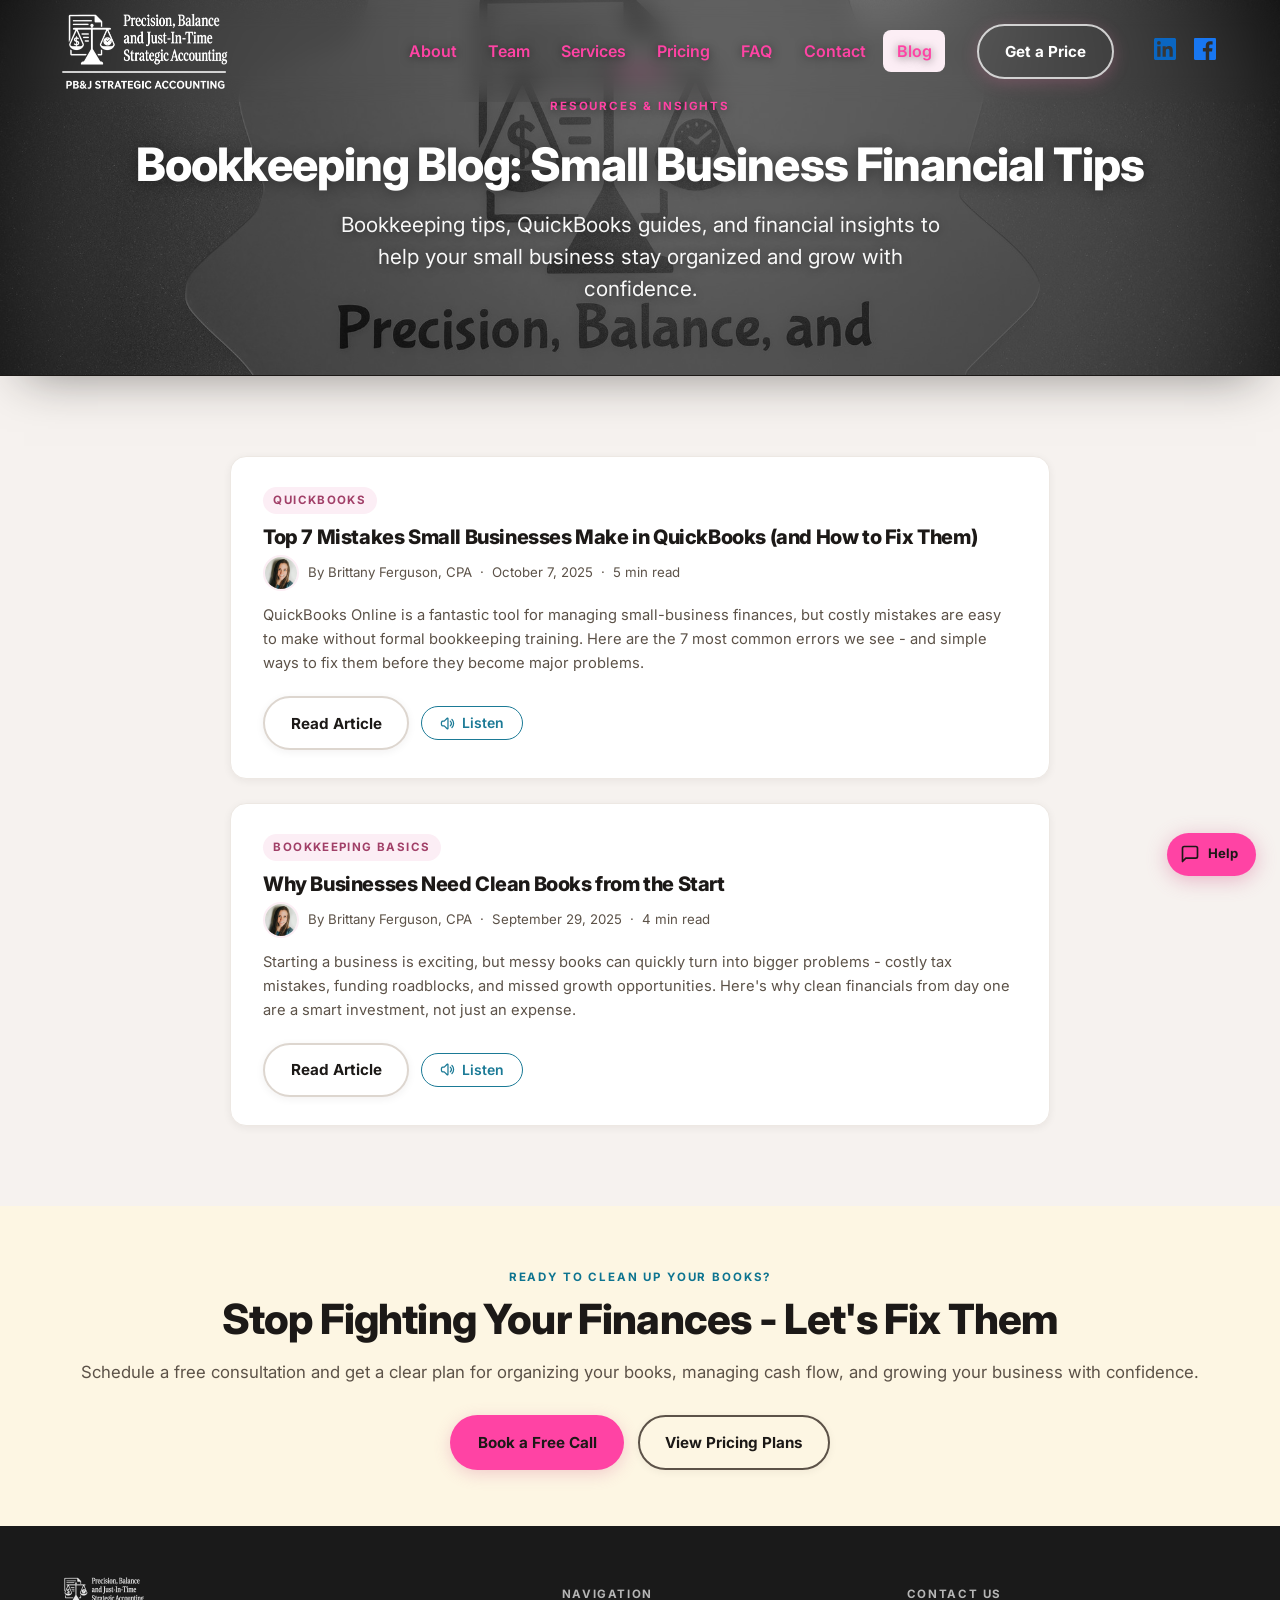
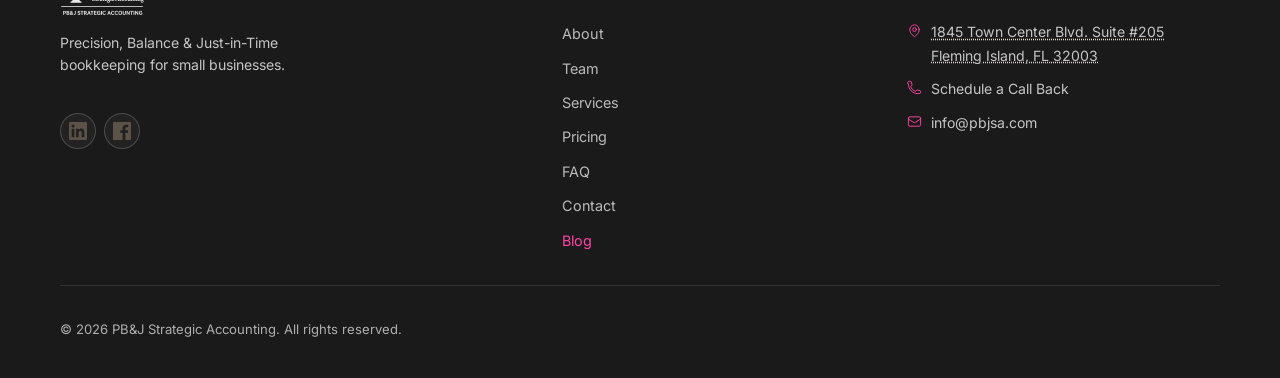
==== commit 39d8b1a8: "Add photo heroes to Contact, Pricing, FAQ, and Blog with transparent nav" ====
--- a/blog/index.html
+++ b/blog/index.html
@@ -2,14 +2,18 @@
 <html lang="en">
 <head>
   <meta charset="utf-8">
+  <script async src="https://www.googletagmanager.com/gtag/js?id=G-K6S8TPPMMZ"></script>
+  <script>window.dataLayer=window.dataLayer||[];function gtag(){dataLayer.push(arguments);}gtag('js',new Date());gtag('config','G-K6S8TPPMMZ');</script>
   <meta name="viewport" content="width=device-width, initial-scale=1">
   <title>Bookkeeping Blog | PB&amp;J Strategic Accounting</title>
   <meta name="description" content="Bookkeeping tips, QuickBooks guides, and strategic financial advice for Clay County small business owners. Read the latest from PB&amp;J Strategic Accounting.">
   <link rel="icon" type="image/webp" href="../assets/img/pbj-favicon.webp">
   <link rel="preconnect" href="https://fonts.googleapis.com">
   <link rel="preconnect" href="https://fonts.gstatic.com" crossorigin>
-  <link rel="stylesheet" href="https://fonts.googleapis.com/css2?family=Inter:wght@400;600;700&display=swap">
+  <link rel="stylesheet" href="https://fonts.googleapis.com/css2?family=Inter:wght@400;600;700&display=swap" media="print" onload="this.media='all'">
+  <noscript><link rel="stylesheet" href="https://fonts.googleapis.com/css2?family=Inter:wght@400;600;700&display=swap"></noscript>
   <link rel="stylesheet" href="../assets/css/styles.css">
+  <link rel="preload" href="../assets/img/hero/blog-hero.jpg" as="image">
   <link rel="canonical" href="https://pbjsa.com/blog/">
   <meta property="og:type" content="website">
   <meta property="og:url" content="https://pbjsa.com/blog/">
@@ -21,6 +25,7 @@
   <meta name="twitter:title" content="Bookkeeping Blog | PB&J Strategic Accounting">
   <meta name="twitter:description" content="Bookkeeping tips, QuickBooks guides, and strategic financial advice for Clay County small business owners. Read the latest from PB&J Strategic Accounting.">
   <meta name="twitter:image" content="https://pbjsa.com/assets/img/og-image.jpg">
+  <meta property="og:locale" content="en_US">
   <script type="application/ld+json">
   {
     "@context": "https://schema.org",
@@ -41,36 +46,52 @@
     "openingHours": "Mo-Fr 08:00-17:00",
     "priceRange": "$400-$2000",
     "image": "https://pbjsa.com/assets/img/pbj-logo-full.webp",
-    "founder": { "@type": "Person", "name": "Brittany Ferguson" },
+    "founder": { "@type": "Person", "name": "Brittany Ferguson, CPA" },
     "areaServed": [
       { "@type": "City", "name": "Fleming Island" },
       { "@type": "AdministrativeArea", "name": "Clay County, FL" },
       { "@type": "City", "name": "Jacksonville" }
+    ],
+    "sameAs": [
+      "https://www.google.com/maps?cid=16820855285451641250",
+      "https://www.linkedin.com/company/precision-balance-and-just-in-time-strategic-accounting/",
+      "https://www.facebook.com/profile.php?id=61574816177111"
+    ]
+  }
+  </script>
+  <script type="application/ld+json">
+  {
+    "@context": "https://schema.org",
+    "@type": "BreadcrumbList",
+    "itemListElement": [
+      { "@type": "ListItem", "position": 1, "name": "Home", "item": "https://pbjsa.com/" },
+      { "@type": "ListItem", "position": 2, "name": "Blog", "item": "https://pbjsa.com/blog/" }
     ]
   }
   </script>
 </head>
-<body>
+<body class="has-hero-overlay">
 
   <a class="skip-link" href="#main">Skip to main content</a>
 
   <!-- ── Header ──────────────────────────────────────────── -->
   <header class="site-header">
     <div class="container header-inner">
-      <a class="brand" href="../index.html" aria-label="PB&amp;J Strategic Accounting - Home">
+      <a class="brand" href="/" aria-label="PB&amp;J Strategic Accounting - Home">
         <img src="../assets/img/pbj-logo-full.webp" alt="PB&amp;J Strategic Accounting" class="site-logo" width="335" height="176">
       </a>
       <nav class="primary-nav" aria-label="Primary navigation">
         <ul class="nav-list">
-          <li><a href="../about.html">About</a></li>
-          <li><a href="../services.html">Services</a></li>
-          <li><a href="../pricing.html">Pricing</a></li>
-          <li><a href="../faq.html">FAQ</a></li>
-          <li><a href="../contact.html">Contact</a></li>
-          <li><a href="index.html" aria-current="page">Blog</a></li>
+          <li><a href="/about">About</a></li>
+          <li><a href="/team">Team</a></li>
+          <li><a href="/services">Services</a></li>
+          <li><a href="/pricing">Pricing</a></li>
+          <li><a href="/faq">FAQ</a></li>
+          <li><a href="/contact">Contact</a></li>
+          <li><a href="/blog/" aria-current="page">Blog</a></li>
         </ul>
       </nav>
-      <a class="btn nav-cta" href="../contact.html">Get a Price</a>
+      <a class="btn nav-cta" href="/contact">Get a Price</a><ul class="social-links social-links--header" aria-label="Social media"><li><a href="https://www.linkedin.com/company/precision-balance-and-just-in-time-strategic-accounting/" target="_blank" rel="noopener" aria-label="PB&amp;J on LinkedIn"><svg class="social-ico" xmlns="http://www.w3.org/2000/svg" viewBox="0 0 24 24" fill="currentColor" aria-hidden="true" width="18" height="18"><path d="M20.45 20.45h-3.55v-5.57c0-1.33-.03-3.04-1.85-3.04-1.86 0-2.14 1.45-2.14 2.95v5.66H9.36V9h3.41v1.56h.05c.47-.9 1.64-1.85 3.37-1.85 3.6 0 4.27 2.37 4.27 5.45v6.29zM5.34 7.43a2.06 2.06 0 1 1 0-4.12 2.06 2.06 0 0 1 0 4.12zM7.12 20.45H3.56V9h3.56v11.45zM22.22 0H1.77C.79 0 0 .77 0 1.72v20.56C0 23.23.79 24 1.77 24h20.45c.98 0 1.78-.77 1.78-1.72V1.72C24 .77 23.2 0 22.22 0z"/></svg></a></li><li><a href="https://www.facebook.com/profile.php?id=61574816177111" target="_blank" rel="noopener" aria-label="PB&amp;J on Facebook"><svg class="social-ico" xmlns="http://www.w3.org/2000/svg" viewBox="0 0 24 24" fill="currentColor" aria-hidden="true" width="18" height="18"><path d="M22.675 0H1.325C.593 0 0 .593 0 1.325v21.351C0 23.407.593 24 1.325 24h11.494v-9.294H9.691V11.01h3.128V8.413c0-3.1 1.893-4.788 4.659-4.788 1.325 0 2.464.099 2.795.143v3.24l-1.918.001c-1.504 0-1.795.715-1.795 1.763v2.313h3.587l-.467 3.696h-3.12V24h6.116c.73 0 1.323-.593 1.323-1.325V1.325C24 .593 23.407 0 22.675 0z"/></svg></a></li></ul>
       <button class="hamburger" id="hamburger" aria-expanded="false" aria-controls="mobile-nav" aria-label="Open navigation menu">
         <span aria-hidden="true"></span>
         <span aria-hidden="true"></span>
@@ -83,20 +104,21 @@
   <div class="mobile-nav" id="mobile-nav" role="dialog" aria-modal="true" aria-label="Navigation menu">
     <div class="mobile-nav-panel">
       <div class="mobile-nav-header">
-        <span class="brand" style="pointer-events:none;"><img src="assets/img/pbj-logo-full.webp" alt="" class="site-logo" width="335" height="176" aria-hidden="true"></span>
+        <span class="brand" style="pointer-events:none;"><img src="../assets/img/pbj-logo-full.webp" alt="" class="site-logo" width="335" height="176" aria-hidden="true"></span>
         <button class="mobile-nav-close" id="mobile-nav-close" aria-label="Close navigation menu"><svg xmlns="http://www.w3.org/2000/svg" viewBox="0 0 20 20" fill="currentColor" aria-hidden="true" width="18" height="18"><path d="M6.28 5.22a.75.75 0 0 0-1.06 1.06L8.94 10l-3.72 3.72a.75.75 0 1 0 1.06 1.06L10 11.06l3.72 3.72a.75.75 0 1 0 1.06-1.06L11.06 10l3.72-3.72a.75.75 0 0 0-1.06-1.06L10 8.94 6.28 5.22z"/></svg></button>
       </div>
       <nav aria-label="Mobile primary navigation">
         <ul class="mobile-nav-list">
-          <li><a href="../about.html">About</a></li>
-          <li><a href="../services.html">Services</a></li>
-          <li><a href="../pricing.html">Pricing</a></li>
-          <li><a href="../faq.html">FAQ</a></li>
-          <li><a href="../contact.html">Contact</a></li>
-          <li><a href="index.html" aria-current="page">Blog</a></li>
+          <li><a href="/about">About</a></li>
+          <li><a href="/team">Team</a></li>
+          <li><a href="/services">Services</a></li>
+          <li><a href="/pricing">Pricing</a></li>
+          <li><a href="/faq">FAQ</a></li>
+          <li><a href="/contact">Contact</a></li>
+          <li><a href="/blog/" aria-current="page">Blog</a></li>
         </ul>
       </nav>
-      <a class="btn" href="../contact.html" style="text-align:center;">Get a Price</a>
+      <a class="btn" href="/contact" style="text-align:center;">Get a Price</a>
     </div>
   </div>
 
@@ -104,12 +126,14 @@
   <main id="main">
 
     <!-- Page Hero -->
-    <section class="page-hero" aria-labelledby="blog-heading">
-      <div class="container">
+    <section class="hero-full hero-full--short hero-full--center" aria-labelledby="blog-heading">
+      <img src="../assets/img/hero/blog-hero.jpg" class="hero-full-img" alt="PB&amp;J Strategic Accounting brand wall" loading="eager" fetchpriority="high" width="1916" height="639">
+      <div class="hero-full-gradient" aria-hidden="true"></div>
+      <div class="hero-full-overlay">
         <hr class="section-rule section-rule--pink" aria-hidden="true">
         <span class="eyebrow">Resources &amp; Insights</span>
         <h1 id="blog-heading">Bookkeeping Blog: Small Business Financial Tips</h1>
-        <p>Bookkeeping tips, QuickBooks guides, and financial insights to help your small business stay organized and grow with confidence.</p>
+        <p class="lead">Bookkeeping tips, QuickBooks guides, and financial insights to help your small business stay organized and grow with confidence.</p>
       </div>
     </section>
 
@@ -122,17 +146,17 @@
           <article class="blog-card" aria-labelledby="post-1-title">
             <span class="blog-card-tag">QuickBooks</span>
             <h2 id="post-1-title">
-              <a href="top-7-mistakes-small-businesses-make-in-quickbooks-and-how-to-fix-them.html">
+              <a href="/blog/top-7-mistakes-small-businesses-make-in-quickbooks-and-how-to-fix-them">
                 Top 7 Mistakes Small Businesses Make in QuickBooks (and How to Fix Them)
               </a>
             </h2>
             <div class="author-row">
-              <img src="../assets/img/brittany-headshot.webp" alt="Brittany Ferguson" class="author-avatar" loading="lazy">
-              <p class="post-meta">By Brittany Ferguson &nbsp;·&nbsp; <time datetime="2025-10-07">October 7, 2025</time> &nbsp;·&nbsp; 5 min read</p>
+              <img src="../assets/img/brittany-headshot.webp" alt="Brittany Ferguson, CPA" class="author-avatar" loading="lazy">
+              <p class="post-meta">By Brittany Ferguson, CPA &nbsp;·&nbsp; <time datetime="2025-10-07">October 7, 2025</time> &nbsp;·&nbsp; 5 min read</p>
             </div>
             <p class="excerpt">QuickBooks Online is a fantastic tool for managing small-business finances, but costly mistakes are easy to make without formal bookkeeping training. Here are the 7 most common errors we see - and simple ways to fix them before they become major problems.</p>
             <div class="post-actions">
-              <a class="btn-secondary" href="top-7-mistakes-small-businesses-make-in-quickbooks-and-how-to-fix-them.html">Read Article</a>
+              <a class="btn-secondary" href="/blog/top-7-mistakes-small-businesses-make-in-quickbooks-and-how-to-fix-them">Read Article</a>
               <button class="btn-listen" aria-expanded="false" aria-controls="player-1">
                 <svg xmlns="http://www.w3.org/2000/svg" width="15" height="15" fill="none" viewBox="0 0 24 24" stroke="currentColor" stroke-width="2" aria-hidden="true"><path stroke-linecap="round" stroke-linejoin="round" d="M19.114 5.636a9 9 0 0 1 0 12.728M16.463 8.288a5.25 5.25 0 0 1 0 7.424M6.75 8.25l4.72-4.72a.75.75 0 0 1 1.28.53v15.88a.75.75 0 0 1-1.28.53l-4.72-4.72H4.51c-.88 0-1.704-.507-1.938-1.354A9.009 9.009 0 0 1 2.25 12c0-.83.112-1.633.322-2.396C2.806 8.756 3.63 8.25 4.51 8.25H6.75z"/></svg>
                 Listen
@@ -163,17 +187,17 @@
           <article class="blog-card" aria-labelledby="post-2-title">
             <span class="blog-card-tag">Bookkeeping Basics</span>
             <h2 id="post-2-title">
-              <a href="why-businesses-need-clean-books-from-the-start.html">
+              <a href="/blog/why-businesses-need-clean-books-from-the-start">
                 Why Businesses Need Clean Books from the Start
               </a>
             </h2>
             <div class="author-row">
-              <img src="../assets/img/brittany-headshot.webp" alt="Brittany Ferguson" class="author-avatar" loading="lazy">
-              <p class="post-meta">By Brittany Ferguson &nbsp;·&nbsp; <time datetime="2025-09-29">September 29, 2025</time> &nbsp;·&nbsp; 4 min read</p>
+              <img src="../assets/img/brittany-headshot.webp" alt="Brittany Ferguson, CPA" class="author-avatar" loading="lazy">
+              <p class="post-meta">By Brittany Ferguson, CPA &nbsp;·&nbsp; <time datetime="2025-09-29">September 29, 2025</time> &nbsp;·&nbsp; 4 min read</p>
             </div>
             <p class="excerpt">Starting a business is exciting, but messy books can quickly turn into bigger problems - costly tax mistakes, funding roadblocks, and missed growth opportunities. Here's why clean financials from day one are a smart investment, not just an expense.</p>
             <div class="post-actions">
-              <a class="btn-secondary" href="why-businesses-need-clean-books-from-the-start.html">Read Article</a>
+              <a class="btn-secondary" href="/blog/why-businesses-need-clean-books-from-the-start">Read Article</a>
               <button class="btn-listen" aria-expanded="false" aria-controls="player-2">
                 <svg xmlns="http://www.w3.org/2000/svg" width="15" height="15" fill="none" viewBox="0 0 24 24" stroke="currentColor" stroke-width="2" aria-hidden="true"><path stroke-linecap="round" stroke-linejoin="round" d="M19.114 5.636a9 9 0 0 1 0 12.728M16.463 8.288a5.25 5.25 0 0 1 0 7.424M6.75 8.25l4.72-4.72a.75.75 0 0 1 1.28.53v15.88a.75.75 0 0 1-1.28.53l-4.72-4.72H4.51c-.88 0-1.704-.507-1.938-1.354A9.009 9.009 0 0 1 2.25 12c0-.83.112-1.633.322-2.396C2.806 8.756 3.63 8.25 4.51 8.25H6.75z"/></svg>
                 Listen
@@ -212,8 +236,8 @@
         <h2 id="blog-cta-heading">Stop Fighting Your Finances - Let's Fix Them</h2>
         <p>Schedule a free consultation and get a clear plan for organizing your books, managing cash flow, and growing your business with confidence.</p>
         <div class="btn-row" style="justify-content:center;">
-          <a class="btn" href="../contact.html">Book a Free Call</a>
-          <a class="btn-secondary" href="../pricing.html">View Pricing Plans</a>
+          <a class="btn" href="/contact">Book a Free Call</a>
+          <a class="btn-secondary" href="/pricing">View Pricing Plans</a>
         </div>
       </div>
     </section>
@@ -225,18 +249,20 @@
     <div class="container">
       <div class="footer-grid">
         <div>
-          <a class="footer-brand" href="../index.html" aria-label="PB&amp;J Strategic Accounting - Home"><img src="../assets/img/pbj-logo-full.webp" alt="PB&amp;J Strategic Accounting" class="site-logo" width="335" height="176"></a>
+          <a class="footer-brand" href="/" aria-label="PB&amp;J Strategic Accounting - Home"><img src="../assets/img/pbj-logo-full.webp" alt="PB&amp;J Strategic Accounting" class="site-logo" width="335" height="176"></a>
           <p class="footer-tagline">Precision, Balance &amp; Just-in-Time bookkeeping for small businesses.</p>
+          <ul class="social-links social-links--footer" aria-label="Social media"><li><a href="https://www.linkedin.com/company/precision-balance-and-just-in-time-strategic-accounting/" target="_blank" rel="noopener" aria-label="PB&amp;J on LinkedIn"><svg class="social-ico" xmlns="http://www.w3.org/2000/svg" viewBox="0 0 24 24" fill="currentColor" aria-hidden="true" width="18" height="18"><path d="M20.45 20.45h-3.55v-5.57c0-1.33-.03-3.04-1.85-3.04-1.86 0-2.14 1.45-2.14 2.95v5.66H9.36V9h3.41v1.56h.05c.47-.9 1.64-1.85 3.37-1.85 3.6 0 4.27 2.37 4.27 5.45v6.29zM5.34 7.43a2.06 2.06 0 1 1 0-4.12 2.06 2.06 0 0 1 0 4.12zM7.12 20.45H3.56V9h3.56v11.45zM22.22 0H1.77C.79 0 0 .77 0 1.72v20.56C0 23.23.79 24 1.77 24h20.45c.98 0 1.78-.77 1.78-1.72V1.72C24 .77 23.2 0 22.22 0z"/></svg></a></li><li><a href="https://www.facebook.com/profile.php?id=61574816177111" target="_blank" rel="noopener" aria-label="PB&amp;J on Facebook"><svg class="social-ico" xmlns="http://www.w3.org/2000/svg" viewBox="0 0 24 24" fill="currentColor" aria-hidden="true" width="18" height="18"><path d="M22.675 0H1.325C.593 0 0 .593 0 1.325v21.351C0 23.407.593 24 1.325 24h11.494v-9.294H9.691V11.01h3.128V8.413c0-3.1 1.893-4.788 4.659-4.788 1.325 0 2.464.099 2.795.143v3.24l-1.918.001c-1.504 0-1.795.715-1.795 1.763v2.313h3.587l-.467 3.696h-3.12V24h6.116c.73 0 1.323-.593 1.323-1.325V1.325C24 .593 23.407 0 22.675 0z"/></svg></a></li></ul>
 </div>
         <div>
           <p class="footer-col-label">Navigation</p>
           <ul class="footer-nav-list">
-            <li><a href="../about.html">About</a></li>
-            <li><a href="../services.html">Services</a></li>
-            <li><a href="../pricing.html">Pricing</a></li>
-            <li><a href="../faq.html">FAQ</a></li>
-          <li><a href="../contact.html">Contact</a></li>
-            <li><a href="index.html" aria-current="page">Blog</a></li>
+            <li><a href="/about">About</a></li>
+            <li><a href="/team">Team</a></li>
+            <li><a href="/services">Services</a></li>
+            <li><a href="/pricing">Pricing</a></li>
+            <li><a href="/faq">FAQ</a></li>
+          <li><a href="/contact">Contact</a></li>
+            <li><a href="/blog/" aria-current="page">Blog</a></li>
           </ul>
         </div>
         <div>
--- a/assets/css/styles.css
+++ b/assets/css/styles.css
@@ -1 +1,107 @@
-:root{--bg:#f6f2ef;--surface:#fff;--surface-2:#ede8e3;--surface-3:#e4ddd6;--text:#1c1917;--text-muted:#5c5248;--accent:#48c2e0;--accent-dark:#2ea3c5;--accent-light:#9fe2f0;--gold:#b8882a;--gold-bg:#fdf6e3;--dark-teal:#48c2e0;--dark-teal-2:#3ab0cc;--pink:#ff43a4;--pink-dark:#b54d7a;--pink-mid:#e8a0bc;--pink-light:#fceef5;--border:#ddd6cf;--border-light:#ede8e3;--focus:#1f6feb;--max:1160px;--radius-sm:8px;--radius:16px;--radius-lg:24px;--radius-pill:999px;--shadow-sm:0 2px 8px rgba(28,25,23,.06);--shadow:0 8px 24px rgba(28,25,23,.09);--shadow-lg:0 16px 48px rgba(28,25,23,.12);--shadow-hover:0 12px 36px rgba(28,25,23,.14);--section-y:5rem;--section-y-sm:3rem}*,*::before,*::after{box-sizing:border-box}html{scroll-behavior:smooth;-webkit-text-size-adjust:100%}body{margin:0;font-family:'Inter',Arial,Helvetica,sans-serif;font-size:1rem;line-height:1.65;color:var(--text);background:var(--bg);-webkit-font-smoothing:antialiased}img,picture,video,canvas,svg{display:block;max-width:100%}input,button,textarea,select{font:inherit}p,h1,h2,h3,h4{overflow-wrap:break-word}a{color:#17708b;text-decoration:underline;text-underline-offset:3px}a:hover{color:#0E7490}:focus-visible{outline:3px solid var(--focus);outline-offset:3px;border-radius:4px}:focus:not(:focus-visible){outline:0}.skip-link{position:absolute;left:-9999px;top:1rem;background:var(--text);color:#fff;padding:.75rem 1.25rem;border-radius:var(--radius-sm);font-weight:700;font-size:.9rem;z-index:9999;text-decoration:none}.skip-link:focus{left:1rem}.container{width:min(var(--max),calc(100% - 2.5rem));margin-inline:auto}.section{padding:var(--section-y) 0}.section--sm{padding:var(--section-y-sm) 0}.section--tinted{background:var(--surface-2)}h1,h2,h3,h4{line-height:1.1;font-weight:800;letter-spacing:-.02em;margin-top:0}h1{font-size:clamp(2.4rem,5vw,4rem);margin-bottom:1rem}h2{font-size:clamp(1.75rem,3.5vw,2.6rem);margin-bottom:.75rem}h3{font-size:1.2rem;font-weight:700;margin-bottom:.5rem;letter-spacing:-.01em}.eyebrow{display:inline-block;font-size:.72rem;font-weight:700;letter-spacing:.16em;text-transform:uppercase;color:#0E7490;margin-bottom:.6rem}.lead{font-size:1.1rem;color:var(--text-muted);max-width:60ch;margin-top:0}.section-header{margin-bottom:2.5rem}.section-header--center{text-align:center}.section-header--center .lead{margin-inline:auto}.btn,.btn-secondary{display:inline-flex;align-items:center;gap:.5rem;padding:.8rem 1.6rem;border-radius:var(--radius-pill);font-weight:700;font-size:.95rem;text-decoration:none;border:2px solid transparent;cursor:pointer;transition:background .2s,color .2s,box-shadow .2s,transform .15s}.btn{background:var(--pink);color:#1c1917;box-shadow:0 4px 16px rgba(216,108,151,.28)}.btn:hover{background:var(--pink-dark);color:#fff;box-shadow:0 6px 20px rgba(216,108,151,.45);transform:translateY(-1px)}.btn:active{transform:translateY(0)}.btn-secondary{background:var(--surface);color:var(--text);border-color:var(--border);box-shadow:var(--shadow-sm)}.btn-secondary:hover{background:var(--pink-light);color:#1C1917;border-color:var(--pink);transform:translateY(-1px)}.btn-gold{background:var(--gold);color:#1c1917;box-shadow:0 4px 16px rgba(184,136,42,.32)}.btn-gold:hover{background:var(--pink);color:#1c1917;box-shadow:0 6px 20px rgba(216,108,151,.38);transform:translateY(-1px)}.btn-row{display:flex;flex-wrap:wrap;gap:.85rem;margin-top:1.75rem}.site-header{position:sticky;top:0;z-index:100;background:linear-gradient(rgba(250,248,244,.90),rgba(250,248,244,.90)),url('../img/header-image.webp') center / cover no-repeat;backdrop-filter:blur(12px);-webkit-backdrop-filter:blur(12px);border-bottom:1px solid var(--border-light)}.header-inner{display:flex;align-items:center;gap:1.5rem;padding:.45rem 0}.brand{display:flex;align-items:center;gap:.75rem;text-decoration:none;color:var(--text);font-weight:800;font-size:1rem;flex-shrink:0;letter-spacing:-.02em}.brand:hover{color:#0E7490}.brand:hover .logo-badge{transform:scale(1.05)}.logo-badge{width:42px;height:42px;border-radius:12px;background:linear-gradient(135deg,#48c2e0 0,#2ea3c5 100%);display:grid;place-items:center;color:#fff;font-weight:800;font-size:.85rem;letter-spacing:.03em;flex-shrink:0;transition:transform .2s;box-shadow:0 4px 12px rgba(139,77,47,.30)}.primary-nav{margin-left:auto}.nav-list{display:flex;gap:.25rem;align-items:center;padding:0;margin:0;list-style:none}.nav-list a{display:block;padding:.5rem .85rem;border-radius:var(--radius-sm);text-decoration:none;color:var(--text-muted);font-weight:600;font-size:1rem;transition:color .2s,background .2s}.nav-list a:hover{color:#0E7490;background:var(--surface-2)}.nav-list a[aria-current="page"]{color:#0E7490;background:var(--surface-3)}.nav-cta{margin-left:.5rem}.hamburger{display:none;flex-direction:column;justify-content:center;gap:5px;width:42px;height:42px;background:transparent;border:2px solid var(--border);border-radius:var(--radius-sm);cursor:pointer;padding:8px;margin-left:auto;transition:border-color .2s}.hamburger:hover{border-color:#0E7490}.hamburger span{display:block;height:2px;width:100%;background:var(--text);border-radius:2px;transition:transform .3s,opacity .3s}.hamburger[aria-expanded="true"] span:nth-child(1){transform:translateY(7px) rotate(45deg)}.hamburger[aria-expanded="true"] span:nth-child(2){opacity:0;transform:scaleX(0)}.hamburger[aria-expanded="true"] span:nth-child(3){transform:translateY(-7px) rotate(-45deg)}.mobile-nav{display:none;position:fixed;inset:0;z-index:99;background:rgba(28,25,23,.5)}.mobile-nav.is-open{display:block}.mobile-nav-panel{position:absolute;top:0;right:0;bottom:0;width:min(320px,85vw);background:var(--surface);padding:1.5rem;overflow-y:auto;box-shadow:var(--shadow-lg);display:flex;flex-direction:column;gap:1rem}.mobile-nav-header{display:flex;align-items:center;justify-content:space-between;padding-bottom:1rem;border-bottom:1px solid var(--border-light)}.mobile-nav-close{background:transparent;border:2px solid var(--border);border-radius:var(--radius-sm);width:38px;height:38px;cursor:pointer;display:grid;place-items:center;font-size:1.2rem;color:var(--text-muted);transition:border-color .2s,color .2s}.mobile-nav-close:hover{border-color:#0E7490;color:#0E7490}.mobile-nav-list{list-style:none;padding:0;margin:0;display:flex;flex-direction:column;gap:.25rem}.mobile-nav-list a{display:block;padding:.85rem 1rem;border-radius:var(--radius-sm);text-decoration:none;font-weight:600;color:var(--text);transition:background .2s,color .2s}.mobile-nav-list a:hover,.mobile-nav-list a[aria-current="page"]{background:var(--surface-2);color:#0E7490}.hero{padding:4.5rem 0 3rem}.hero-grid{display:grid;grid-template-columns:1fr 1fr;gap:3rem;align-items:center}.hero-content .eyebrow{margin-bottom:.85rem}.hero-content h1{margin-bottom:1.1rem}.hero-media-grid{display:grid;grid-template-columns:1fr 1fr;grid-template-rows:auto auto;gap:1rem}.trust-strip{background:var(--surface);border-top:1px solid var(--border-light);border-bottom:1px solid var(--border-light);padding:1.5rem 0}.trust-strip-inner{display:flex;flex-wrap:wrap;gap:1rem 3rem;align-items:center;justify-content:center}.trust-stat{display:flex;flex-direction:column;align-items:center;text-align:center;gap:.1rem}.trust-stat-value{font-size:1.75rem;font-weight:800;color:#0E7490;line-height:1}.trust-stat-label{font-size:.78rem;color:var(--text-muted);font-weight:600;letter-spacing:.04em;text-transform:uppercase}.trust-divider{width:1px;height:36px;background:var(--border)}.page-hero{padding:3.5rem 0 2.5rem;background:var(--dark-teal);border-bottom:0;text-align:center}.page-hero h1{font-size:clamp(2rem,4vw,3rem);margin-bottom:.6rem;color:var(--text)}.page-hero p{color:var(--text);font-size:1.08rem;max-width:60ch;margin:0 auto}.page-hero .eyebrow,.page-hero .kicker{color:var(--text)}.page-hero a{color:var(--text)}.card{background:var(--surface);border:1px solid var(--border-light);border-radius:var(--radius);box-shadow:var(--shadow-sm);padding:1.75rem;transition:box-shadow .25s,transform .25s}.card:hover{box-shadow:var(--shadow-hover);transform:translateY(-3px)}.services-grid{display:grid;grid-template-columns:repeat(3,1fr);gap:1.25rem}.service-card{background:var(--surface);border:1px solid var(--border-light);border-radius:var(--radius);padding:1.75rem;box-shadow:var(--shadow-sm);transition:box-shadow .25s,transform .25s}.service-card:hover{box-shadow:var(--shadow-hover);transform:translateY(-3px)}.service-icon{width:48px;height:48px;border-radius:12px;background:var(--surface-2);display:grid;place-items:center;margin-bottom:1rem;color:#0E7490;flex-shrink:0}.service-icon svg{width:24px;height:24px}.service-icon:has(.service-icon-img){background:0;width:72px;height:72px}.service-icon-img{width:100%;height:100%;object-fit:contain}.service-card h2{font-size:1.1rem;margin-bottom:.5rem}.service-card p{font-size:.92rem;color:var(--text-muted);margin:0;line-height:1.6}.testimonials-grid{display:grid;grid-template-columns:repeat(2,1fr);gap:1.5rem}.quote-card{background:var(--surface);border:1px solid var(--border-light);border-radius:var(--radius);padding:2rem;box-shadow:var(--shadow-sm);position:relative}.quote-card::before{content:'\201C';position:absolute;top:.85rem;left:1.5rem;font-size:3.25rem;line-height:1;color:var(--accent-light);opacity:.35;font-family:Georgia,serif;pointer-events:none}.quote-card blockquote{margin:0 0 1.25rem;padding-top:2rem;font-size:.97rem;color:var(--text);line-height:1.7;font-style:italic}.quote-card blockquote::before{content:''}.quote-author{display:flex;align-items:center;gap:.75rem}.quote-avatar{width:40px;height:40px;border-radius:50%;background:linear-gradient(135deg,var(--accent-light),var(--accent));display:grid;place-items:center;color:#fff;font-weight:700;font-size:.85rem;flex-shrink:0;object-fit:cover}.quote-author-name{font-weight:700;font-size:.92rem;margin:0}.quote-author-loc{font-size:.82rem;color:var(--text-muted);margin:0}.google-rating-summary{display:flex;align-items:center;justify-content:center;gap:.75rem;margin-bottom:2rem;font-size:1rem;color:var(--text-muted)}.google-rating-summary .rating-score{font-size:1.75rem;font-weight:700;color:var(--text);line-height:1}.google-rating-summary .rating-stars svg{width:18px;height:18px;fill:#fbbc04;display:inline-block;vertical-align:middle}.google-rating-summary .rating-count{font-size:.88rem;opacity:.65}@keyframes ticker-scroll{from{transform:translateX(0)}to{transform:translateX(-50%)}}.reviews-ticker-wrap{overflow:hidden;mask-image:linear-gradient(to right,transparent 0,black 8%,black 92%,transparent 100%);-webkit-mask-image:linear-gradient(to right,transparent 0,black 8%,black 92%,transparent 100%);margin:0 -1rem}.reviews-ticker{display:flex;gap:1rem;width:max-content;animation:ticker-scroll 40s linear infinite}.reviews-ticker:hover{animation-play-state:paused}.reviews-ticker .quote-card{width:280px;flex-shrink:0;cursor:pointer;transition:transform .2s,box-shadow .2s;padding:1.25rem}.reviews-ticker .quote-card:hover{transform:translateY(-3px);box-shadow:0 8px 24px rgba(0,0,0,.1)}.reviews-ticker .quote-card blockquote{display:-webkit-box;-webkit-line-clamp:3;-webkit-box-orient:vertical;overflow:hidden;font-size:.88rem;margin-bottom:.85rem;padding-top:1.75rem}.reviews-ticker .quote-card::before{font-size:2.5rem;top:.6rem;left:1rem}.review-star-row{display:flex;align-items:center;gap:.2rem;margin-bottom:.5rem}.review-star-row svg{width:13px;height:13px;fill:#fbbc04}.review-expand-hint{font-size:.75rem;color:rgba(248,245,240,.4);margin-top:.5rem;font-style:italic}.reviews-loading{color:var(--text-muted);font-style:italic;padding:2rem}.reviews-google-link{text-align:center;margin-top:1.5rem}.reviews-google-link a{font-size:.85rem;color:var(--text-muted);text-decoration:underline;text-underline-offset:3px}.reviews-google-link a:hover{color:var(--pink)}.review-modal-backdrop{position:fixed;inset:0;background:rgba(10,20,30,.7);backdrop-filter:blur(4px);z-index:1000;display:flex;align-items:center;justify-content:center;padding:1.5rem}.review-modal-backdrop[hidden]{display:none}.review-modal{background:var(--surface);border-radius:var(--radius);padding:2rem;max-width:520px;width:100%;position:relative;box-shadow:0 24px 64px rgba(0,0,0,.35);max-height:90vh;overflow-y:auto}.review-modal-close{position:absolute;top:1rem;right:1rem;background:0;border:0;font-size:1.5rem;line-height:1;cursor:pointer;color:var(--text-muted);padding:.25rem .5rem}.review-modal-close:hover{color:var(--text)}.review-modal-stars{display:flex;gap:.25rem;margin-bottom:1rem}.review-modal-stars svg{width:18px;height:18px;fill:#fbbc04}.review-modal-text{font-style:italic;color:var(--text);line-height:1.75;font-size:1rem;margin:0 0 1rem;padding:0}.review-modal--all{max-width:600px;max-height:80vh;overflow-y:auto}.review-modal-all-heading{font-size:1.2rem;margin:0 0 1.5rem;padding-right:2rem}.all-review-item{border-bottom:1px solid var(--border-light);padding:1.25rem 0}.all-review-item:last-child{border-bottom:0}.all-review-item .review-star-row{margin-bottom:.5rem}.all-review-item blockquote{font-style:italic;color:var(--text);line-height:1.7;font-size:.95rem;margin:0 0 .75rem}.all-review-item .quote-author{gap:.6rem}.all-review-item .quote-avatar{width:34px;height:34px;font-size:.78rem}.pricing-grid{display:grid;grid-template-columns:repeat(3,1fr);gap:1.25rem}.price-card{background:#fbf3e2;border:3px solid #c4882a;border-radius:48% 48% 8px 8px / 38px 38px 8px 8px;padding:2.5rem 1.75rem 1.75rem;box-shadow:var(--shadow-sm);display:flex;flex-direction:column;transition:box-shadow .25s,transform .25s}.price-card:hover{box-shadow:var(--shadow-hover);transform:translateY(-3px)}.price-card--featured{border-color:var(--gold);border-width:3px;background:#fff;box-shadow:0 8px 32px rgba(184,136,42,.22);position:relative}.price-card--featured:hover{box-shadow:0 16px 48px rgba(184,136,42,.30)}.price-badge{display:inline-block;background:var(--gold);color:#fff;font-size:.7rem;font-weight:700;letter-spacing:.1em;text-transform:uppercase;padding:.3rem .7rem;border-radius:var(--radius-pill);margin-bottom:.85rem}.price-card h2{font-size:1.2rem;margin-bottom:.2rem}.price-tagline{font-size:.88rem;color:var(--text-muted);font-style:italic;margin:0 0 1rem}.price-amount{font-size:1.65rem;font-weight:800;color:#146a82;margin:.75rem 0 1rem;line-height:1}.price-card ul{padding-left:0;margin:0 0 1.25rem;list-style:none;display:flex;flex-direction:column;gap:.45rem;flex:1}.price-card ul li{display:flex;gap:.6rem;align-items:flex-start;font-size:.88rem;color:var(--text-muted)}.price-card ul li::before{content:'';display:inline-block;width:16px;height:16px;background-image:url("data:image/svg+xml,%3Csvgxmlns='http://www.w3.org/2000/svg'viewBox='001616'fill='%231F8DAB'%3E%3Cpathd='M13.784.22a.75.7500101.06l-7.257.25a.75.75001-1.060L2.229.28a.75.750011.06-1.06L610.94l6.72-6.72a.75.750011.060z'/%3E%3C/svg%3E");background-repeat:no-repeat;background-position:center;flex-shrink:0;margin-top:2px}.price-card--featured ul li::before{background-image:url("data:image/svg+xml,%3Csvgxmlns='http://www.w3.org/2000/svg'viewBox='001616'fill='%23B8882A'%3E%3Cpathd='M13.784.22a.75.7500101.06l-7.257.25a.75.75001-1.060L2.229.28a.75.750011.06-1.06L610.94l6.72-6.72a.75.750011.060z'/%3E%3C/svg%3E")}.price-card p.feature-group-label{font-size:.78rem;font-weight:700;color:var(--text-body);margin:.5rem 0 .35rem;letter-spacing:.02em}.price-card ul li.feature-label{font-weight:700;color:var(--text-body);margin-top:.5rem}.price-card ul li.feature-label:first-child{margin-top:0}.price-card ul li.feature-sub{padding-left:1rem;font-size:.84rem}.price-card ul li.feature-sub::before{content:'';width:12px;height:12px;background-image:url("data:image/svg+xml,%3Csvgxmlns='http://www.w3.org/2000/svg'viewBox='001616'%3E%3Ccirclecx='8'cy='8'r='2.5'fill='%231F8DAB'/%3E%3C/svg%3E");background-repeat:no-repeat;background-position:center;flex-shrink:0;margin-top:4px}.price-card .price-note{font-size:.82rem;color:var(--text-muted);margin:0 0 1rem;line-height:1.5}.price-card .btn,.price-card .btn-secondary,.price-card .btn-gold{width:100%;justify-content:center}.pricing-specialty{display:grid;grid-template-columns:repeat(2,1fr);gap:1.25rem;margin-top:1.25rem}.pricing-copy{max-width:70ch;margin:0 auto}.pricing-copy h2{margin-top:1.5rem}.pricing-copy p{color:var(--text-muted)}.why-choose-section{background:var(--surface-2)}.why-choose-header{text-align:center;margin-bottom:3rem}.why-choose-title{font-size:clamp(2.4rem,5vw,3.6rem);font-weight:800;letter-spacing:-.03em;line-height:1.1;margin:.4rem 0 .9rem;background:linear-gradient(135deg,var(--text) 0,var(--accent) 100%);-webkit-background-clip:text;-webkit-text-fill-color:transparent;background-clip:text}.why-choose-lead{color:var(--text-muted);font-size:1.1rem;max-width:50ch;margin:0 auto}.why-choose-grid{display:grid;grid-template-columns:1fr 1fr;gap:1.5rem;align-items:stretch}.why-choose-card{background:var(--surface);border:1px solid var(--border-light);border-radius:var(--radius-lg);padding:2rem 2rem 1.75rem;box-shadow:var(--shadow-sm);display:flex;flex-direction:column}.why-choose-card-promise{margin-top:auto;padding-top:1.5rem;border-top:1px solid var(--border-light);display:flex;align-items:center;gap:.5rem;font-size:.875rem;font-weight:600;color:#0E7490}.why-choose-card-promise svg{width:16px;height:16px;flex-shrink:0}.why-choose-card-icon{width:48px;height:48px;border-radius:14px;background:linear-gradient(135deg,#48c2e0 0,#2ea3c5 100%);display:grid;place-items:center;color:#fff;margin-bottom:1.1rem}.why-choose-card-icon svg{width:24px;height:24px}.why-choose-card h3{font-size:1.2rem;font-weight:800;margin:0 0 .85rem;color:var(--text)}.why-choose-card p{color:var(--text-muted);font-size:.95rem;line-height:1.7;margin:0 0 .75rem}.why-choose-card p:last-child{margin-bottom:0}@media(max-width:680px){.why-choose-grid{grid-template-columns:1fr}.why-choose-title{font-size:2.4rem}}.about-grid{display:grid;grid-template-columns:1fr 1fr;gap:3rem;align-items:center}.story-block{background:var(--surface);border:1px solid var(--border-light);border-radius:var(--radius-lg);padding:2.5rem;box-shadow:var(--shadow-sm)}.story-block p{color:var(--text-muted);margin-bottom:1rem}.story-block p:last-child{margin-bottom:0}.cred-list{list-style:none;padding:0;margin:1.25rem 0 0;display:flex;flex-direction:column;gap:.6rem}.cred-list li{display:flex;align-items:center;gap:.75rem;font-size:.95rem;font-weight:600}.cred-dot{width:8px;height:8px;border-radius:50%;background:var(--accent);flex-shrink:0}.contact-grid{display:grid;grid-template-columns:1fr 1.2fr;gap:2.5rem;align-items:start}.contact-portrait{display:flex;align-items:center;gap:1rem;margin-bottom:1.5rem}.contact-portrait-img{width:80px;height:80px;border-radius:50%;object-fit:cover;object-position:top center;border:3px solid var(--surface);box-shadow:0 0 0 3px var(--pink-light),var(--shadow);flex-shrink:0}.contact-portrait-caption{display:flex;flex-direction:column;gap:.2rem}.contact-portrait-caption strong{font-size:1rem;color:var(--text)}.contact-portrait-caption span{font-size:.82rem;color:var(--text-muted)}.chat-widget{position:fixed;bottom:1.5rem;right:1.5rem;z-index:600;font-family:var(--font-body)}.chat-toggle{display:flex;align-items:center;gap:.5rem;padding:.68rem 1.1rem .68rem .85rem;border-radius:var(--radius-pill);border:0;background:var(--pink);color:#1c1917;font-size:.82rem;font-weight:700;font-family:inherit;cursor:pointer;box-shadow:0 4px 20px rgba(216,108,151,.45);transition:background .18s,transform .15s,box-shadow .18s}.chat-toggle:hover{background:var(--pink-dark);transform:translateY(-2px);box-shadow:0 6px 28px rgba(216,108,151,.55)}.chat-toggle:focus-visible{outline:2px solid var(--accent);outline-offset:3px}.chat-toggle-label{font-size:.82rem}.chat-panel{position:absolute;bottom:calc(100% + 12px);right:0;width:340px;max-height:500px;background:var(--surface);border:1px solid var(--border);border-radius:var(--radius-lg);box-shadow:0 24px 64px rgba(0,0,0,.18);display:flex;flex-direction:column;overflow:hidden;opacity:0;transform:translateY(14px) scale(.97);pointer-events:none;transition:opacity .22s cubic-bezier(.4,0,.2,1),transform .22s cubic-bezier(.4,0,.2,1)}.chat-panel.is-open{opacity:1;transform:translateY(0) scale(1);pointer-events:all}.chat-header{display:flex;align-items:center;gap:.75rem;padding:.9rem 1rem;background:linear-gradient(135deg,#2c3d5a 0,#1b2c42 100%);color:#fff;flex-shrink:0}.chat-header-avatar{width:42px;height:42px;border-radius:50%;overflow:hidden;flex-shrink:0;border:2px solid rgba(255,255,255,.25)}.chat-avatar-img{width:100%;height:100%;object-fit:cover;object-position:top center;display:block}.chat-header-info{flex:1;min-width:0}.chat-name{font-size:.88rem;font-weight:700;margin:0;line-height:1.2}.chat-status{font-size:.72rem;margin:.18rem 0 0;opacity:.85;display:flex;align-items:center;gap:.35rem}.chat-close{background:0;border:0;cursor:pointer;padding:.3rem;color:rgba(255,255,255,.65);display:flex;align-items:center;border-radius:4px;transition:color .15s;flex-shrink:0}.chat-close:hover{color:#fff}.chat-messages{flex:1;overflow-y:auto;padding:1rem;display:flex;flex-direction:column;gap:.65rem;scroll-behavior:smooth}.chat-msg{animation:msg-slide .18s ease}@keyframes msg-slide{from{opacity:0;transform:translateY(6px)}to{opacity:1;transform:none}}.chat-msg p{margin:0;font-size:.875rem;line-height:1.55;padding:.6rem .9rem;border-radius:16px;display:inline-block;max-width:100%;word-break:break-word}.chat-msg--bot{align-self:flex-start;max-width:90%}.chat-msg--bot p{background:#efe6dc;color:var(--text);border-bottom-left-radius:4px}.chat-msg--bot p a{color:#17708b;font-weight:600;text-decoration:underline;text-underline-offset:2px}.chat-msg--user{align-self:flex-end;max-width:85%}.chat-msg--user p{background:#1b7a96;color:#fff;border-bottom-right-radius:4px}.chat-chips{display:flex;flex-wrap:wrap;gap:.4rem;margin-top:.1rem}.chat-chip{font-family:inherit;font-size:.78rem;font-weight:500;padding:.35rem .75rem;border-radius:99px;border:1.5px solid #1b7a96;background:transparent;color:#1b7a96;cursor:pointer;transition:background .15s,color .15s}.chat-chip:hover{background:#1b7a96;color:#fff}.chat-typing{display:inline-flex;align-items:center;gap:4px;padding:.65rem .9rem;background:#efe6dc;border-radius:16px;border-bottom-left-radius:4px}.chat-typing span{width:6px;height:6px;border-radius:50%;background:var(--accent);opacity:.5;animation:typing-bounce .9s ease-in-out infinite}.chat-typing span:nth-child(2){animation-delay:.15s}.chat-typing span:nth-child(3){animation-delay:.30s}@keyframes typing-bounce{0%,60%,100%{transform:none;opacity:.5}30%{transform:translateY(-5px);opacity:1}}.chat-form{display:flex;align-items:center;gap:.5rem;padding:.75rem;border-top:1px solid var(--border);background:var(--surface);flex-shrink:0}.chat-input{flex:1;border:1px solid var(--border);border-radius:var(--radius-pill);padding:.52rem .9rem;font-family:inherit;font-size:.875rem;color:var(--text);background:var(--surface);outline:0;transition:border-color .15s,box-shadow .15s}.chat-input:focus{border-color:#0E7490;box-shadow:0 0 0 3px rgba(196,137,106,.12)}.chat-input:disabled{opacity:.6}.chat-send{width:44px;height:44px;border-radius:50%;border:0;background:#1b7a96;color:#fff;display:flex;align-items:center;justify-content:center;cursor:pointer;flex-shrink:0;transition:background .15s,transform .12s}.chat-send:hover{background:var(--accent-dark);transform:scale(1.07)}.chat-send:focus-visible{outline:2px solid var(--accent);outline-offset:2px}.chat-send:disabled{opacity:.5;cursor:not-allowed;transform:none}@media(max-width:420px){.chat-widget{right:1rem;bottom:1rem}.chat-panel{width:calc(100vw - 2rem)}}.post-actions{display:flex;align-items:center;gap:.75rem;flex-wrap:wrap;margin-top:1.25rem}.btn-listen{display:inline-flex;align-items:center;gap:.45rem;padding:.52rem 1.1rem;border-radius:var(--radius-pill);border:1.5px solid #1B7A96;background:transparent;color:#1B7A96;font-size:.875rem;font-weight:600;font-family:inherit;cursor:pointer;transition:background .18s,color .18s,border-color .18s;line-height:1}.btn-listen:hover,.btn-listen[aria-expanded="true"]{background:var(--pink);color:#1c1917}.btn-listen svg{flex-shrink:0}.audio-player{margin-top:.75rem;background:var(--surface);border:1px solid var(--border);border-radius:var(--radius-md);padding:.85rem 1rem;display:none;animation:ap-expand .2s ease}.audio-player.is-open{display:block}@keyframes ap-expand{from{opacity:0;transform:translateY(-6px)}to{opacity:1;transform:translateY(0)}}.ap-controls{display:flex;align-items:center;gap:.75rem}.ap-play-btn{flex-shrink:0;width:40px;height:40px;border-radius:50%;border:0;background:#1b7a96;color:#fff;display:flex;align-items:center;justify-content:center;cursor:pointer;transition:background .15s,transform .12s}.ap-play-btn:hover{background:var(--accent-dark);transform:scale(1.07)}.ap-play-btn:focus-visible{outline:2px solid var(--accent);outline-offset:3px}.ap-timeline{flex:1;display:flex;align-items:center;gap:.5rem;min-width:0}.ap-time{font-size:.72rem;font-weight:600;color:var(--text-muted);min-width:34px;font-variant-numeric:tabular-nums;white-space:nowrap}.ap-progress{flex:1;-webkit-appearance:none;appearance:none;height:4px;border-radius:2px;background:var(--border);cursor:pointer;outline:0;min-width:0}.ap-progress::-webkit-slider-thumb{-webkit-appearance:none;width:14px;height:14px;border-radius:50%;background:var(--accent);cursor:pointer;box-shadow:0 0 0 2px rgba(0,0,0,.08);transition:transform .12s}.ap-progress:hover::-webkit-slider-thumb{transform:scale(1.2)}.ap-progress::-moz-range-thumb{width:14px;height:14px;border-radius:50%;background:var(--accent);border:0;cursor:pointer}.ap-progress:focus-visible{outline:2px solid var(--accent)}.ap-vol{display:flex;align-items:center;gap:.4rem;flex-shrink:0}.ap-vol-btn{background:0;border:0;cursor:pointer;padding:0;color:var(--text-muted);display:flex;align-items:center;transition:color .15s}.ap-vol-btn:hover{color:#0E7490}.ap-vol-btn:focus-visible{outline:2px solid var(--accent);border-radius:3px}.ap-vol-range{width:68px;-webkit-appearance:none;appearance:none;height:4px;border-radius:2px;background:var(--border);cursor:pointer;outline:0}.ap-vol-range::-webkit-slider-thumb{-webkit-appearance:none;width:12px;height:12px;border-radius:50%;background:var(--accent);cursor:pointer}.ap-vol-range::-moz-range-thumb{width:12px;height:12px;border-radius:50%;background:var(--accent);border:0;cursor:pointer}.article-player{margin-bottom:2rem}.article-player .audio-player{display:block;border-color:var(--accent-light)}@media(max-width:500px){.ap-vol{display:none}}.maps-trigger{position:relative;display:inline-block}.maps-trigger address{cursor:pointer;text-decoration:underline;text-decoration-style:dotted;text-decoration-color:var(--border)}.maps-trigger address:hover{text-decoration-color:#0E7490}.maps-popover{position:absolute;top:calc(100% + 8px);left:0;z-index:200;background:var(--surface);border:1px solid var(--border);border-radius:var(--radius-sm);box-shadow:var(--shadow-lg);padding:.5rem;display:none;flex-direction:column;gap:.25rem;min-width:180px;white-space:nowrap}.maps-popover.is-open{display:flex}.maps-popover a{display:flex;align-items:center;gap:.5rem;padding:.5rem .75rem;border-radius:6px;font-size:.85rem;font-weight:500;color:var(--text);text-decoration:none;transition:background .15s}.maps-popover a:hover{background:var(--surface-2)}.maps-popover--up{top:auto;bottom:calc(100% + 8px);left:0}.contact-info-card{background:var(--surface);border:1px solid var(--border-light);border-radius:var(--radius);padding:2rem;box-shadow:var(--shadow-sm)}.contact-row{display:flex;gap:.85rem;align-items:flex-start;margin-bottom:1.35rem}.contact-row:last-child{margin-bottom:0}.contact-icon{width:38px;height:38px;border-radius:var(--radius-sm);background:var(--surface-2);display:grid;place-items:center;color:#0E7490;flex-shrink:0}.contact-icon svg{width:18px;height:18px}.contact-row-label{font-weight:700;font-size:.8rem;text-transform:uppercase;letter-spacing:.08em;color:var(--text-muted);display:block;margin-bottom:.15rem}.form-card{background:var(--surface);border:1px solid var(--border-light);border-radius:var(--radius);padding:2rem;box-shadow:var(--shadow-sm)}.form-grid{display:grid;gap:1.1rem}.form-field{display:flex;flex-direction:column;gap:.35rem}.form-field label{font-weight:600;font-size:.88rem;color:var(--text)}.form-field label abbr{text-decoration:none;color:#0E7490;margin-left:.15rem}.form-field input,.form-field select,.form-field textarea{width:100%;padding:.75rem 1rem;border:1.5px solid #8a8078;border-radius:var(--radius-sm);background:var(--bg);color:var(--text);font-size:.95rem;transition:border-color .2s,box-shadow .2s}.form-field input:focus,.form-field select:focus,.form-field textarea:focus{border-color:var(--pink);box-shadow:0 0 0 3px rgba(216,108,151,.25);outline:2px solid var(--pink);outline-offset:1px}.form-field input::placeholder,.form-field textarea::placeholder{color:var(--text-muted);opacity:.7}.form-field textarea{min-height:150px;resize:vertical}.form-note{font-size:.8rem;color:var(--text-muted);margin:.5rem 0 0;line-height:1.5}.blog-grid{display:grid;gap:1.5rem;max-width:780px;margin:0 auto}.blog-card{background:var(--surface);border:1px solid var(--border-light);border-radius:var(--radius);padding:1.75rem 2rem;box-shadow:var(--shadow-sm);transition:box-shadow .25s,transform .25s}.blog-card:hover{box-shadow:var(--shadow-hover);transform:translateY(-2px)}.blog-card-tag{display:inline-block;font-size:.72rem;font-weight:700;letter-spacing:.12em;text-transform:uppercase;color:#0E7490;background:var(--surface-2);padding:.25rem .65rem;border-radius:var(--radius-pill);margin-bottom:.75rem}.blog-card h2{font-size:1.25rem;margin-bottom:.4rem}.blog-card h2 a{text-decoration:none;color:var(--text);transition:color .2s}.blog-card h2 a:hover{color:#0E7490}.author-row{display:flex;align-items:center;gap:.55rem;margin-bottom:.75rem}.author-avatar{width:36px;height:36px;border-radius:50%;object-fit:cover;object-position:top center;border:2px solid var(--pink-light);flex-shrink:0}.post-meta{font-size:.83rem;color:var(--text-muted);margin:0}.blog-card p.excerpt{font-size:.92rem;color:var(--text-muted);margin:0 0 1.25rem}.article-header{padding:3rem 0 2rem;background:var(--surface-2);border-bottom:1px solid var(--border-light)}.article-body{max-width:72ch;margin:0 auto}.article-body h2{font-size:1.5rem;margin-top:2rem}.article-body ul,.article-body ol{padding-left:1.5rem}.article-body ul li,.article-body ol li{margin-bottom:.4rem;color:var(--text-muted)}.article-body p{color:var(--text-muted)}.article-back{margin-bottom:1.25rem}.img-ph{border-radius:var(--radius);background:linear-gradient(135deg,#ede1ce 0,#d4b48a 40%,#c4896a 100%);border:1px solid var(--border);display:grid;place-items:center;min-height:240px;position:relative;overflow:hidden}.img-ph::before{content:'';position:absolute;inset:0;background-image:repeating-linear-gradient(0,transparent,transparent 39px,rgba(255,255,255,.08) 39px,rgba(255,255,255,.08) 40px),repeating-linear-gradient(90deg,transparent,transparent 39px,rgba(255,255,255,.08) 39px,rgba(255,255,255,.08) 40px)}.img-ph-inner{position:relative;z-index:1;display:flex;flex-direction:column;align-items:center;gap:.5rem;padding:1.5rem;text-align:center}.img-ph-inner svg{width:40px;height:40px;color:rgba(255,255,255,.6)}.img-ph-inner span{font-size:.75rem;font-weight:600;color:rgba(255,255,255,.75);max-width:22ch;line-height:1.4}.img-ph--portrait{aspect-ratio:4 / 5;min-height:unset}.img-ph--hero{min-height:320px}.img-ph--card{aspect-ratio:16 / 9;min-height:unset}.cta-strip{background:var(--gold-bg);color:var(--text);padding:3.5rem 0;text-align:center}.cta-strip h2{color:var(--text);margin-bottom:.5rem}.cta-strip p{color:var(--text-muted);margin-bottom:1.5rem;font-size:1.05rem}.cta-strip .btn{background:var(--pink);color:#1c1917;box-shadow:0 4px 16px rgba(216,108,151,.3)}.cta-strip .btn:hover{background:var(--pink-dark);color:#fff;box-shadow:0 6px 20px rgba(216,108,151,.45)}.cta-strip .btn-secondary{background:transparent;color:var(--text);border-color:var(--text-muted)}.cta-strip .btn-secondary:hover{background:var(--pink);color:#1c1917;border-color:var(--pink)}.site-footer{background:#1a1a1a;color:rgba(255,255,255,.75);padding:3rem 0 1.5rem}.footer-grid{display:grid;grid-template-columns:1.5fr 1fr 1fr;gap:2rem;margin-bottom:2rem}.footer-brand{display:flex;align-items:center;gap:.75rem;text-decoration:none;color:#fff;font-weight:800;margin-bottom:.85rem}.footer-brand .logo-badge{background:linear-gradient(135deg,#48c2e0 0,#2ea3c5 100%)}.footer-brand:hover{color:var(--accent-light)}.footer-tagline{font-size:.88rem;line-height:1.6;max-width:30ch;margin-bottom:1.25rem}.social-links{display:flex;gap:.6rem}.social-link{width:36px;height:36px;border-radius:var(--radius-sm);background:rgba(255,255,255,.1);display:grid;place-items:center;color:rgba(255,255,255,.7);text-decoration:none;transition:background .2s,color .2s}.social-link:hover{background:var(--pink);color:#1c1917}.social-link svg{width:16px;height:16px}.footer-col-label{font-size:.72rem;font-weight:700;letter-spacing:.14em;text-transform:uppercase;color:rgba(255,255,255,.68);margin-bottom:1rem}.footer-nav-list{list-style:none;padding:0;margin:0;display:flex;flex-direction:column;gap:.5rem}.footer-nav-list a{color:rgba(255,255,255,.7);text-decoration:none;font-size:.9rem;transition:color .2s}.footer-nav-list a:hover{color:#fff}.footer-nav-list a[aria-current="page"]{color:var(--pink)}.footer-contact-item{display:flex;gap:.6rem;align-items:flex-start;font-size:.88rem;margin-bottom:.65rem}.footer-contact-item svg{width:15px;height:15px;flex-shrink:0;margin-top:3px;color:var(--accent-light)}.footer-contact-item a{color:rgba(255,255,255,.75);text-decoration:none}.footer-contact-item a:hover{color:#fff}.footer-bottom{border-top:1px solid rgba(255,255,255,.1);padding-top:1.25rem;display:flex;gap:1rem;justify-content:space-between;align-items:center;flex-wrap:wrap}.footer-copy{font-size:.82rem;color:rgba(255,255,255,.65)}.footer-legal{display:flex;gap:1.25rem}.footer-legal a{font-size:.82rem;color:rgba(255,255,255,.65);text-decoration:none;transition:color .2s}.footer-legal a:hover{color:#fff}.visually-hidden{position:absolute;width:1px;height:1px;padding:0;margin:-1px;overflow:hidden;clip:rect(0,0,0,0);white-space:nowrap;border:0}@media(max-width:1024px){.services-grid{grid-template-columns:repeat(2,1fr)}.pricing-grid{grid-template-columns:repeat(2,1fr)}.footer-grid{grid-template-columns:1fr 1fr}}@media(max-width:768px){.reviews-ticker{animation-duration:15s!important}}@media(max-width:768px){:root{--section-y:3.5rem}.primary-nav{display:none}.site-logo{height:52px}.header-inner>.nav-cta{font-size:.78rem;padding:.5rem .9rem;margin-left:auto;margin-right:.75rem;white-space:nowrap}.hamburger{display:flex;margin-left:0;flex-shrink:0}.hero{padding:3rem 0 2rem}.hero-grid{grid-template-columns:1fr}.hero-media-grid{grid-template-columns:1fr 1fr;grid-template-rows:1fr}.services-grid{grid-template-columns:1fr}.testimonials-grid{grid-template-columns:1fr}.pricing-grid{grid-template-columns:1fr}.pricing-specialty{grid-template-columns:1fr}.about-grid{grid-template-columns:1fr}.contact-grid{grid-template-columns:1fr}.footer-grid{grid-template-columns:1fr}.trust-divider{display:none}.trust-strip-inner{gap:1.5rem 2rem}.footer-bottom{flex-direction:column;align-items:flex-start;gap:.5rem}}@media(max-width:480px){.hero-media-grid{grid-template-columns:1fr}.btn-row{flex-direction:column}.btn,.btn-secondary{justify-content:center}}@media(prefers-reduced-motion:reduce){*,*::before,*::after{animation-duration:.01ms !important;animation-iteration-count:1 !important;transition-duration:.01ms !important;scroll-behavior:auto !important}}.hero-split{display:grid;grid-template-columns:45fr 55fr;min-height:calc(100svh - 62px)}.hero-panel-dark{background:var(--dark-teal);display:flex;align-items:center;padding:5rem 4.5rem}.hero-panel-content{max-width:540px}.hero-panel-image{position:relative;overflow:hidden;background:var(--dark-teal-2)}.img-ph--fill{position:absolute;inset:0;height:100%;min-height:unset;border-radius:0;background:linear-gradient(to bottom,transparent 45%,rgba(10,7,4,.7) 100%),linear-gradient(155deg,#3d2515 0,#1f130a 45%,#0d0806 100%)}.img-ph--fill::after{content:'';position:absolute;inset:24px;border:1px solid rgba(255,255,255,.055);pointer-events:none}.img-ph--fill .img-ph-inner{position:absolute;bottom:2rem;left:2.25rem;right:2.25rem;flex-direction:row;justify-content:space-between;align-items:flex-end;padding:0;gap:0}.img-ph--fill .img-ph-inner svg{width:22px;height:22px;color:rgba(255,255,255,.2)}.img-ph--fill .img-ph-inner span{font-size:.65rem;letter-spacing:.14em;text-transform:uppercase;color:rgba(255,255,255,.28);max-width:unset;line-height:1}.img-ph--cinema{background:linear-gradient(to bottom,transparent 50%,rgba(10,7,4,.6) 100%),linear-gradient(155deg,#3d2515 0,#1f130a 45%,#0d0806 100%);position:relative}.img-ph--cinema::after{content:'';position:absolute;inset:16px;border:1px solid rgba(255,255,255,.05);border-radius:calc(var(--radius) - 6px);pointer-events:none}.img-ph--cinema .img-ph-inner{position:absolute;bottom:1.5rem;left:1.75rem;right:1.75rem;flex-direction:row;justify-content:space-between;align-items:flex-end;padding:0;gap:0}.img-ph--cinema .img-ph-inner svg{color:rgba(255,255,255,.18);width:22px;height:22px}.img-ph--cinema .img-ph-inner span{font-size:.62rem;letter-spacing:.13em;text-transform:uppercase;color:rgba(255,255,255,.28);max-width:unset;border:1px solid rgba(255,255,255,.1);padding:.28rem .6rem;border-radius:3px;line-height:1}.portrait-editorial{position:relative}.portrait-editorial::before{content:'';position:absolute;width:85%;height:85%;border-radius:50%;background:var(--surface-3);top:8%;left:-8%;z-index:0}.portrait-editorial .img-ph{position:relative;z-index:1}.on-dark{color:var(--text)}.eyebrow.eyebrow--light{color:var(--text) !important}.lead--light{color:var(--text)}.eyebrow--rule{display:inline-flex;align-items:center;gap:.65rem}.eyebrow--rule::before{content:'';display:block;width:28px;height:2px;background:currentColor;flex-shrink:0}.btn--inverse{background:var(--pink);color:#1c1917;box-shadow:0 4px 20px rgba(216,108,151,.35)}.btn--inverse:hover{background:var(--pink-dark);color:#fff;box-shadow:0 6px 20px rgba(216,108,151,.5)}.btn-ghost{background:#fff;color:var(--text);border:2px solid var(--border)}.btn-ghost:hover{background:var(--pink);color:#1c1917;border-color:var(--pink)}.hero-stats{display:flex;gap:2.25rem;margin-top:2.5rem;padding-top:2rem;border-top:1px solid rgba(0,0,0,.1);flex-wrap:wrap}.hero-stat-val{display:block;font-size:1.65rem;font-weight:800;color:var(--accent-light);line-height:1;margin-bottom:.2rem;letter-spacing:-.02em}.hero-stat-lbl{font-size:.68rem;font-weight:600;color:var(--text);text-transform:uppercase;letter-spacing:.1em}.section--dark{background:var(--dark-teal);color:var(--text)}.section--dark h2,.section--dark h3{color:var(--text)}.section--dark .eyebrow{color:var(--text)}.section--dark .lead{color:var(--text)}.section--dark .quote-card{background:var(--pink-light);border-color:rgba(216,108,151,.15)}.section--dark .quote-card blockquote{color:var(--text);text-shadow:none}.section--dark .quote-card::before{color:var(--pink);opacity:.3;text-shadow:none}.section--dark .quote-author-name{color:var(--text);text-shadow:none}.section--dark .quote-author-loc{color:#5c5248;text-shadow:none}.service-card{border-left:3px solid transparent;transition:box-shadow .25s,transform .25s,border-color .25s}.service-card:hover{border-left-color:#0E7490}.step-num-outline{display:block;font-size:3.25rem;font-weight:800;letter-spacing:-.04em;line-height:1;margin-bottom:.5rem;color:transparent;-webkit-text-stroke:2px var(--accent)}.section-rule{width:48px;height:3px;background:var(--accent);border:0;margin:0 auto 1.5rem}@media(max-width:960px){.hero-split{grid-template-columns:1fr;min-height:auto}.hero-panel-dark{padding:3.5rem 1.75rem}.hero-panel-image{min-height:360px}}@media(max-width:600px){.hero-panel-image{min-height:280px}.hero-panel-dark{padding:2.75rem 1.25rem}.hero-stats{gap:1.5rem}}.quote-card::before{color:var(--pink);opacity:.4}.social-link:hover{background:var(--pink);color:#fff}.section-rule--pink{background:var(--pink)}.section--pink-tint{background:var(--pink-light)}.section--pink-tint .eyebrow{color:#0e7490}.eyebrow--pink{color:var(--pink)}.price-badge{background:var(--pink)}.price-card--featured{border-color:var(--pink)}.price-card--featured ul li::before{background-image:url("data:image/svg+xml,%3Csvgxmlns='http://www.w3.org/2000/svg'viewBox='001616'fill='%23C4758C'%3E%3Cpathd='M13.784.22a.75.7500101.06l-7.257.25a.75.75001-1.060L2.229.28a.75.750011.06-1.06L610.94l6.72-6.72a.75.750011.060z'/%3E%3C/svg%3E")}.price-card--featured .price-amount{color:var(--pink-dark)}.video-section{background:var(--dark-teal-2);padding:var(--section-y) 0}.video-section .section-header{margin-bottom:2.5rem}.video-wrap{position:relative;aspect-ratio:16 / 9;border-radius:var(--radius-lg);overflow:hidden;box-shadow:0 32px 80px rgba(0,0,0,.15);background:var(--dark-teal)}.video-wrap video{width:100%;height:100%;object-fit:cover;display:block}.video-placeholder{position:absolute;inset:0;display:flex;flex-direction:column;align-items:center;justify-content:center;gap:1.25rem;background:linear-gradient(to bottom,transparent 40%,rgba(10,7,4,.55) 100%),linear-gradient(155deg,#2c1d14 0,#1a100a 50%,#0e0806 100%)}.video-placeholder-icon{width:80px;height:80px;border-radius:50%;background:rgba(196,117,140,.12);border:2px solid rgba(196,117,140,.35);display:grid;place-items:center;color:var(--pink)}.video-placeholder-icon svg{width:34px;height:34px}.video-placeholder p{font-size:.7rem;color:rgba(255,255,255,.28);letter-spacing:.14em;text-transform:uppercase;margin:0}.video-sound-btn{position:absolute;bottom:1.25rem;right:1.25rem;background:rgba(8,6,4,.65);border:1px solid rgba(255,255,255,.18);border-radius:var(--radius-pill);color:rgba(255,255,255,.88);padding:.55rem 1.1rem;font-size:.78rem;font-weight:600;font-family:inherit;cursor:pointer;backdrop-filter:blur(12px);-webkit-backdrop-filter:blur(12px);display:flex;align-items:center;gap:.5rem;transition:background .2s,border-color .2s;letter-spacing:.02em}.video-sound-btn:hover{background:rgba(255,255,255,.1);border-color:rgba(255,255,255,.35)}.video-sound-btn svg{width:14px;height:14px;flex-shrink:0}.site-logo{height:88px;width:auto;display:block}.footer-brand .site-logo{filter:brightness(0) invert(1);opacity:.9;height:44px}.hero-panel-photo{position:absolute;inset:0;width:100%;height:100%;object-fit:cover;object-position:top center;display:block}.about-portrait{width:100%;height:auto;display:block;border-radius:var(--radius-lg);box-shadow:var(--shadow-lg);position:relative;z-index:1}.eyebrow{color:#0e7490}.section--dark .eyebrow{color:#1c1917}.section-rule{background:var(--pink)}.hero-stat-val{color:var(--text)}.service-card:hover{border-left-color:var(--pink)}.service-card:hover .service-icon{background:var(--pink-light);color:var(--pink)}.step-num-outline{-webkit-text-stroke-color:var(--pink)}.quote-avatar{background:linear-gradient(135deg,var(--pink),var(--pink))}img.quote-avatar{background:#fff}.section--dark .quote-card::before{color:var(--gold-bg);opacity:.4}.cred-dot{background:var(--pink)}.blog-card-tag{color:var(--pink-dark);background:var(--pink-light)}.blog-card h2 a:hover{color:var(--pink)}.form-field input:focus,.form-field select:focus,.form-field textarea:focus{border-color:var(--pink);box-shadow:0 0 0 3px rgba(216,108,151,.25)}.form-field label abbr{color:var(--pink)}.footer-contact-item svg{color:var(--pink)}.footer-nav-list a[aria-current="page"]{color:var(--pink)}.portrait-editorial::before{background:var(--pink-light)}.price-card ul li::before{background-image:url("data:image/svg+xml,%3Csvgxmlns='http://www.w3.org/2000/svg'viewBox='001616'fill='%23C4758C'%3E%3Cpathd='M13.784.22a.75.7500101.06l-7.257.25a.75.75001-1.060L2.229.28a.75.750011.06-1.06L610.94l6.72-6.72a.75.750011.060z'/%3E%3C/svg%3E")}.nav-list a[aria-current="page"]{color:var(--pink-dark);background:var(--pink-light)}.nav-list a:hover{color:var(--pink)}#splash{position:fixed;inset:0;z-index:9999;background:var(--dark-teal);display:flex;flex-direction:column;align-items:center;justify-content:center;gap:1.25rem;animation:splash-exit .7s cubic-bezier(.4,0,.2,1) 2.6s forwards}body.splash-active{overflow:hidden}.splash-logo{position:relative;z-index:1;height:200px;width:auto;filter:drop-shadow(0 0 32px rgba(196,117,140,.32));animation:splash-grow 3.3s ease-in forwards;transform-origin:center center}.splash-tagline{position:relative;z-index:1;color:var(--pink);font-size:.72rem;font-weight:700;letter-spacing:.22em;text-transform:uppercase;opacity:0;margin:0;animation:splash-tagline-in .8s ease-out .5s forwards}@keyframes splash-grow{from{transform:scale(0.72)}to{transform:scale(1.9)}}@keyframes splash-tagline-in{from{opacity:0;transform:translateY(5px)}to{opacity:.7;transform:translateY(0)}}@keyframes splash-exit{to{opacity:0;visibility:hidden;pointer-events:none}}@media(prefers-reduced-motion:reduce){#splash,.splash-logo,.splash-tagline{animation-duration:.01ms !important;animation-iteration-count:1 !important}}.orbit-section{background:var(--bg)}.orbit-layout{display:grid;grid-template-columns:540px 1fr;gap:4rem;align-items:center;max-width:980px;margin:0 auto}.orbit-scene{position:relative;width:520px;height:520px;flex-shrink:0}.orbit-ring{position:absolute;top:50%;left:50%;transform:translate(-50%,-50%);border-radius:50%;pointer-events:none}.orbit-ring--outer{width:400px;height:400px;border:1px solid rgba(45,175,212,.22);animation:orbit-ring-cw 80s linear infinite}.orbit-ring--mid{display:none}@keyframes orbit-ring-cw{to{transform:translate(-50%,-50%) rotate(360deg)}}@keyframes orbit-ring-ccw{to{transform:translate(-50%,-50%) rotate(-360deg)}};box-shadow:0 0 0 6px rgba(45,175,212,.12),0 0 0 14px rgba(45,175,212,.05),var(--shadow-lg);z-index:2;cursor:pointer;background:var(--gold-bg);padding:0;transition:transform .2s,box-shadow .2s}.orbit-center:hover{transform:translate(-50%,-50%) scale(1.04);box-shadow:0 0 0 6px rgba(45,175,212,.22),0 0 0 18px rgba(45,175,212,.08),var(--shadow-lg)}.orbit-center img{width:100%;height:100%;object-fit:contain;padding:18px;display:block}.orbit-center-hint{position:absolute;bottom:0;left:0;right:0;background:rgba(181,77,122,.88);color:#fff;font-size:.7rem;font-weight:700;letter-spacing:.08em;text-transform:uppercase;text-align:center;padding:.3rem 0;opacity:0;transition:opacity .2s}.orbit-center:hover .orbit-center-hint{opacity:1}.svc-modal{display:none;position:fixed;inset:0;z-index:200}.svc-modal.is-open{display:block}.svc-modal-backdrop{position:absolute;inset:0;background:rgba(0,0,0,.65);backdrop-filter:blur(4px);-webkit-backdrop-filter:blur(4px)}.svc-modal-scroll{position:absolute;inset:0;overflow-y:auto;display:flex;align-items:flex-start;justify-content:center;padding:2.5rem 1rem 3rem}.svc-modal-panel{background:var(--surface);border-radius:var(--radius-lg);max-width:940px;width:100%;padding:2.5rem 2.5rem 2rem;position:relative;box-shadow:var(--shadow-lg);animation:svcModalIn .22s ease-out}@keyframes svcModalIn{from{opacity:0;transform:translateY(14px) scale(.98)}to{opacity:1;transform:none}}.svc-modal-close{position:absolute;top:1.25rem;right:1.25rem;width:36px;height:36px;border-radius:50%;border:1.5px solid var(--border);background:var(--surface);display:grid;place-items:center;cursor:pointer;color:var(--text-muted);transition:border-color .15s,color .15s}.svc-modal-close:hover{border-color:#0E7490;color:#0E7490}.svc-modal-heading{font-size:1.6rem;font-weight:800;margin:0 0 .3rem;padding-right:2.5rem}.svc-modal-sub{color:var(--text-muted);margin:0 0 2rem;font-size:.95rem}.svc-modal-grid{display:grid;grid-template-columns:repeat(3,1fr);gap:1rem}.svc-modal-card{background:var(--bg);border:1px solid var(--border-light);border-radius:var(--radius);padding:1.4rem 1.25rem 1.25rem;transition:border-color .2s,box-shadow .2s}.svc-modal-card:hover{border-color:var(--pink);box-shadow:0 0 0 3px rgba(216,108,151,.12)}.svc-modal-card-icon{width:64px;height:64px;border-radius:50%;background:linear-gradient(135deg,#fdf2f5 0,#f8dde5 100%);border:2px solid var(--pink);display:grid;place-items:center;margin-bottom:.85rem;overflow:hidden;padding:8px}.svc-modal-card-icon img{width:100%;height:100%;object-fit:contain}.svc-modal-card-icon svg{width:20px;height:20px}.svc-modal-card h3{font-size:1rem;font-weight:700;margin:0 0 .4rem}.svc-modal-card p{font-size:.875rem;color:var(--text-muted);line-height:1.6;margin:0}@media(max-width:680px){.svc-modal-grid{grid-template-columns:1fr 1fr}.svc-modal-panel{padding:1.75rem 1.25rem}}@media(max-width:420px){.svc-modal-grid{grid-template-columns:1fr}}.orbit-node{position:absolute;top:50%;left:50%;width:92px;height:92px;padding:0;border:0;background:0;cursor:pointer;z-index:3};display:flex;align-items:center;justify-content:center;transition:background .22s,border-color .22s,box-shadow .22s,transform .22s;box-shadow:var(--shadow-sm);overflow:hidden}.orbit-node-inner img{width:100%;height:100%;object-fit:contain;padding:10px;display:block}.orbit-node.is-active .orbit-node-inner,.orbit-node:hover .orbit-node-inner,.orbit-node:focus-visible .orbit-node-inner{background:var(--pink-light);border-color:var(--pink);box-shadow:0 0 0 5px rgba(216,108,151,.18),var(--shadow);transform:scale(1.18)}.orbit-node:focus-visible{outline:2px solid var(--focus);outline-offset:3px;border-radius:50%}.orbit-detail{min-height:220px}.orbit-detail-tag{display:inline-flex;align-items:center;gap:.4rem;font-size:.72rem;font-weight:700;letter-spacing:.1em;text-transform:uppercase;color:var(--pink);background:var(--pink-light);padding:.3rem .8rem;border-radius:var(--radius-pill);margin-bottom:1.1rem}.orbit-detail-title{font-size:1.65rem;font-weight:700;line-height:1.2;color:var(--text);margin:0 0 .8rem}.orbit-detail-desc{color:var(--text-muted);line-height:1.75;margin:0 0 1.75rem;font-size:.95rem}.orbit-detail-dots{display:flex;gap:.4rem;margin-bottom:1.5rem}.orbit-dot{width:7px;height:7px;border-radius:50%;background:var(--border);border:0;padding:0;cursor:pointer;transition:background .2s,transform .2s}.orbit-dot.is-active{background:var(--pink);transform:scale(1.3)}.orbit-detail-title,.orbit-detail-desc{transition:opacity .18s ease}.orbit-detail--switching .orbit-detail-title,.orbit-detail--switching .orbit-detail-desc{opacity:0}.orbit-mobile{display:none}.orbit-lead--mobile{display:none}@media(max-width:880px){.orbit-layout{display:none}.orbit-mobile{display:grid}.orbit-lead--desktop{display:none}.orbit-lead--mobile{display:block}}@media(prefers-reduced-motion:reduce){.orbit-ring--outer,.orbit-ring--mid{animation:none}}.cmodal{display:none;position:fixed;inset:0;z-index:9000;align-items:center;justify-content:center;padding:1rem}.cmodal.is-open{display:flex}.cmodal-backdrop{position:absolute;inset:0;background:rgba(28,25,23,.55);backdrop-filter:blur(3px);animation:cmodalFadeIn .2s ease}.cmodal-panel{position:relative;background:var(--surface);border-radius:var(--radius-lg);box-shadow:var(--shadow-lg);width:100%;max-width:540px;max-height:90vh;overflow-y:auto;padding:2.5rem 2rem 2rem;animation:cmodalSlideUp .22s ease}.cmodal-close{position:absolute;top:1.1rem;right:1.1rem;width:36px;height:36px;border-radius:50%;border:1px solid var(--border-light);background:var(--surface);color:var(--text-muted);display:flex;align-items:center;justify-content:center;cursor:pointer;transition:background .15s,color .15s}.cmodal-close:hover{background:var(--surface-2);color:var(--text)}@keyframes cmodalFadeIn{from{opacity:0}to{opacity:1}}@keyframes cmodalSlideUp{from{opacity:0;transform:translateY(16px)}to{opacity:1;transform:translateY(0)}}@media(max-width:580px){.cmodal-panel{padding:2rem 1.25rem 1.5rem;border-radius:var(--radius)}}.faq-layout{display:grid;grid-template-columns:200px 1fr;gap:4rem}.faq-groups{align-self:start}.faq-cat-nav{position:sticky;top:13rem}.faq-cat-label{font-size:.68rem;font-weight:700;letter-spacing:.1em;text-transform:uppercase;color:var(--text-muted);opacity:.6;margin:0 0 1rem 1.1rem}.faq-cat-nav ul{list-style:none;margin:0;padding:0;border-left:2px solid var(--pink-light)}.faq-cat-nav li{margin:0}.faq-cat-nav a{display:block;font-size:.875rem;font-weight:500;color:var(--text-muted);text-decoration:none;padding:.55rem 0 .55rem 1.1rem;border-left:2px solid transparent;margin-left:-2px;transition:color .15s,border-color .15s,background .15s;border-radius:0 var(--radius-sm) var(--radius-sm) 0}.faq-cat-nav a:hover,.faq-cat-nav a:focus-visible{color:var(--pink);border-left-color:var(--pink);background:var(--pink-light)}.faq-groups{display:flex;flex-direction:column;gap:2.5rem}.faq-group-title{display:flex;align-items:center;gap:.75rem;font-size:1rem;font-weight:700;letter-spacing:.03em;text-transform:uppercase;color:#0e7490;margin:0 0 1.25rem}.faq-group-icon{width:28px;height:28px;display:flex;align-items:center;justify-content:center;flex-shrink:0;color:var(--pink);opacity:.9}.faq-item{border:1px solid var(--border-light);border-radius:var(--radius);background:var(--surface);margin-bottom:.6rem;overflow:hidden;transition:box-shadow .2s,border-color .2s}.faq-item:last-child{margin-bottom:0}.faq-item[open]{box-shadow:var(--shadow);border-color:var(--border);border-left:3px solid var(--accent-light)}.faq-question{display:flex;align-items:center;justify-content:space-between;gap:1rem;padding:1.1rem 1.4rem;font-size:.95rem;font-weight:600;color:var(--text);cursor:pointer;list-style:none;user-select:none}.faq-question::-webkit-details-marker{display:none}.faq-question:hover{color:var(--pink)}.faq-question:focus-visible{outline:3px solid var(--focus);outline-offset:-3px;border-radius:var(--radius-sm)}.faq-chevron{flex-shrink:0;color:var(--pink);transition:transform .2s ease}.faq-item[open] .faq-chevron{transform:rotate(180deg)}.faq-answer{padding:0 1.25rem 1rem;font-size:.9rem;line-height:1.7;color:var(--text-muted)}.faq-answer p{margin:0 0 .6rem}.faq-answer p:last-child{margin-bottom:0}.faq-answer ul{margin:.4rem 0 .6rem 1.2rem;padding:0}.faq-answer li{margin-bottom:.25rem}@media(max-width:760px){.faq-layout{grid-template-columns:1fr;gap:2rem}.faq-cat-nav{position:static;border-left:0;padding-bottom:.5rem}.faq-cat-label{display:none}.faq-cat-nav ul{border-left:0;display:flex;flex-wrap:wrap;gap:.4rem}.faq-cat-nav a{font-size:.8rem;padding:.35rem .85rem;border-left:0;border:1px solid var(--border);border-radius:var(--radius-pill);background:var(--surface);margin-left:0}.faq-cat-nav a:hover,.faq-cat-nav a:focus-visible{background:var(--surface-2);border-color:var(--accent-light);border-left-color:var(--accent-light)}}+:root{--bg:#f6f2ef;--surface:#fff;--surface-2:#ede8e3;--surface-3:#e4ddd6;--text:#1c1917;--text-muted:#5c5248;--accent:#48c2e0;--accent-dark:#2ea3c5;--accent-light:#9fe2f0;--gold:#b8882a;--gold-bg:#fdf6e3;--dark-teal:#48c2e0;--dark-teal-2:#3ab0cc;--pink:#ff43a4;--pink-dark:#b54d7a;--pink-mid:#e8a0bc;--pink-light:#fceef5;--border:#ddd6cf;--border-light:#ede8e3;--focus:#1f6feb;--max:1160px;--radius-sm:8px;--radius:16px;--radius-lg:24px;--radius-pill:999px;--shadow-sm:0 2px 8px rgba(28,25,23,.06);--shadow:0 8px 24px rgba(28,25,23,.09);--shadow-lg:0 16px 48px rgba(28,25,23,.12);--shadow-hover:0 12px 36px rgba(28,25,23,.14);--section-y:5rem;--section-y-sm:3rem}*,*::before,*::after{box-sizing:border-box}html{scroll-behavior:smooth;-webkit-text-size-adjust:100%}body{margin:0;font-family:'Inter',Arial,Helvetica,sans-serif;font-size:1rem;line-height:1.65;color:var(--text);background:var(--bg);-webkit-font-smoothing:antialiased}img,picture,video,canvas,svg{display:block;max-width:100%}input,button,textarea,select{font:inherit}p,h1,h2,h3,h4{overflow-wrap:break-word}a{color:#17708b;text-decoration:underline;text-underline-offset:3px}a:hover{color:var(--accent)}:focus-visible{outline:3px solid var(--focus);outline-offset:3px;border-radius:4px}:focus:not(:focus-visible){outline:0}.skip-link{position:absolute;left:-9999px;top:1rem;background:var(--text);color:#fff;padding:.75rem 1.25rem;border-radius:var(--radius-sm);font-weight:700;font-size:.9rem;z-index:9999;text-decoration:none}.skip-link:focus{left:1rem}.container{width:min(var(--max),calc(100% - 2.5rem));margin-inline:auto}.section{padding:var(--section-y) 0}.section--sm{padding:var(--section-y-sm) 0}.section--tinted{background:var(--surface-2)}h1,h2,h3,h4{line-height:1.1;font-weight:800;letter-spacing:-.02em;margin-top:0}h1{font-size:clamp(2.4rem,5vw,4rem);margin-bottom:1rem}h2{font-size:clamp(1.75rem,3.5vw,2.6rem);margin-bottom:.75rem}h3{font-size:1.2rem;font-weight:700;margin-bottom:.5rem;letter-spacing:-.01em}.eyebrow{display:inline-block;font-size:.72rem;font-weight:700;letter-spacing:.16em;text-transform:uppercase;color:#0E7490;margin-bottom:.6rem}.lead{font-size:1.1rem;color:var(--text-muted);max-width:60ch;margin-top:0}.section-header{margin-bottom:2.5rem}.section-header--center{text-align:center}.section-header--center .lead{margin-inline:auto}.btn,.btn-secondary{display:inline-flex;align-items:center;gap:.5rem;padding:.8rem 1.6rem;border-radius:var(--radius-pill);font-weight:700;font-size:.95rem;text-decoration:none;border:2px solid transparent;cursor:pointer;transition:background .2s,color .2s,box-shadow .2s,transform .15s}.btn{background:var(--pink);color:#1c1917;box-shadow:0 4px 16px rgba(216,108,151,.28)}.btn:hover{background:var(--pink-dark);color:#fff;box-shadow:0 6px 20px rgba(216,108,151,.45);transform:translateY(-1px)}.btn:active{transform:translateY(0)}.btn-secondary{background:var(--surface);color:var(--text);border-color:var(--border);box-shadow:var(--shadow-sm)}.btn-secondary:hover{background:var(--pink-light);color:var(--pink-dark);border-color:var(--pink);transform:translateY(-1px)}.btn-gold{background:var(--gold);color:#fff;box-shadow:0 4px 16px rgba(184,136,42,.32)}.btn-gold:hover{background:var(--pink);color:#1c1917;box-shadow:0 6px 20px rgba(216,108,151,.38);transform:translateY(-1px)}.btn-row{display:flex;flex-wrap:wrap;gap:.85rem;margin-top:1.75rem}.site-header{position:sticky;top:0;z-index:100;background:linear-gradient(rgba(250,248,244,.90),rgba(250,248,244,.90)),url('../img/header-image.png') center / cover no-repeat;backdrop-filter:blur(12px);-webkit-backdrop-filter:blur(12px);border-bottom:1px solid var(--border-light)}.header-inner{display:flex;align-items:center;gap:1.5rem;padding:.45rem 0}.brand{display:flex;align-items:center;gap:.75rem;text-decoration:none;color:var(--text);font-weight:800;font-size:1rem;flex-shrink:0;letter-spacing:-.02em}.brand:hover{color:var(--accent)}.brand:hover .logo-badge{transform:scale(1.05)}.logo-badge{width:42px;height:42px;border-radius:12px;background:linear-gradient(135deg,#48c2e0 0,#2ea3c5 100%);display:grid;place-items:center;color:#fff;font-weight:800;font-size:.85rem;letter-spacing:.03em;flex-shrink:0;transition:transform .2s;box-shadow:0 4px 12px rgba(139,77,47,.30)}.primary-nav{margin-left:auto}.nav-list{display:flex;gap:.25rem;align-items:center;padding:0;margin:0;list-style:none}.nav-list a{display:block;padding:.5rem .85rem;border-radius:var(--radius-sm);text-decoration:none;color:var(--text-muted);font-weight:600;font-size:1rem;transition:color .2s,background .2s}.nav-list a:hover{color:var(--accent);background:var(--surface-2)}.nav-list a[aria-current="page"]{color:var(--accent);background:var(--surface-3)}.nav-cta{margin-left:.5rem}.hamburger{display:none;flex-direction:column;justify-content:center;gap:5px;width:44px;height:44px;background:transparent;border:2px solid var(--border);border-radius:var(--radius-sm);cursor:pointer;padding:8px;margin-left:auto;transition:border-color .2s}.hamburger:hover{border-color:var(--accent)}.hamburger span{display:block;height:2px;width:100%;background:var(--text);border-radius:2px;transition:transform .3s,opacity .3s}.hamburger[aria-expanded="true"] span:nth-child(1){transform:translateY(7px) rotate(45deg)}.hamburger[aria-expanded="true"] span:nth-child(2){opacity:0;transform:scaleX(0)}.hamburger[aria-expanded="true"] span:nth-child(3){transform:translateY(-7px) rotate(-45deg)}.mobile-nav{display:none;position:fixed;inset:0;z-index:99;background:rgba(28,25,23,.5)}.mobile-nav.is-open{display:block}.mobile-nav-panel{position:absolute;top:0;right:0;bottom:0;width:min(320px,85vw);background:var(--surface);padding:1.5rem;overflow-y:auto;box-shadow:var(--shadow-lg);display:flex;flex-direction:column;gap:1rem}.mobile-nav-header{display:flex;align-items:center;justify-content:space-between;padding-bottom:1rem;border-bottom:1px solid var(--border-light)}.mobile-nav-close{background:transparent;border:2px solid var(--border);border-radius:var(--radius-sm);width:44px;height:44px;cursor:pointer;display:grid;place-items:center;font-size:1.2rem;color:var(--text-muted);transition:border-color .2s,color .2s}.mobile-nav-close:hover{border-color:var(--accent);color:var(--accent)}.mobile-nav-list{list-style:none;padding:0;margin:0;display:flex;flex-direction:column;gap:.25rem}.mobile-nav-list a{display:block;padding:.85rem 1rem;border-radius:var(--radius-sm);text-decoration:none;font-weight:600;color:var(--text);transition:background .2s,color .2s}.mobile-nav-list a:hover,.mobile-nav-list a[aria-current="page"]{background:var(--surface-2);color:#0E7490}.hero{padding:4.5rem 0 3rem}.hero-grid{display:grid;grid-template-columns:1fr 1fr;gap:3rem;align-items:center}.hero-content .eyebrow{margin-bottom:.85rem}.hero-content h1{margin-bottom:1.1rem}.hero-media-grid{display:grid;grid-template-columns:1fr 1fr;grid-template-rows:auto auto;gap:1rem}.trust-strip{background:var(--surface);border-top:1px solid var(--border-light);border-bottom:1px solid var(--border-light);padding:1.5rem 0}.trust-strip-inner{display:flex;flex-wrap:wrap;gap:1rem 3rem;align-items:center;justify-content:center}.trust-stat{display:flex;flex-direction:column;align-items:center;text-align:center;gap:.1rem}.trust-stat-value{font-size:1.75rem;font-weight:800;color:#0E7490;line-height:1}.trust-stat-label{font-size:.78rem;color:var(--text-muted);font-weight:600;letter-spacing:.04em;text-transform:uppercase}.trust-divider{width:1px;height:36px;background:var(--border)}.page-hero{padding:3.5rem 0 2.5rem;background:var(--dark-teal);border-bottom:0;text-align:center}.page-hero h1{font-size:clamp(2rem,4vw,3rem);margin-bottom:.6rem;color:var(--text)}.page-hero p{color:var(--text);font-size:1.08rem;max-width:60ch;margin:0 auto}.page-hero .eyebrow,.page-hero .kicker{color:var(--text)}.page-hero a{color:var(--text)}.card{background:var(--surface);border:1px solid var(--border-light);border-radius:var(--radius);box-shadow:var(--shadow-sm);padding:1.75rem;transition:box-shadow .25s,transform .25s}.card:hover{box-shadow:var(--shadow-hover);transform:translateY(-3px)}.services-grid{display:grid;grid-template-columns:repeat(3,1fr);gap:1.25rem}.service-card{background:var(--surface);border:1px solid var(--border-light);border-radius:var(--radius);padding:1.75rem;box-shadow:var(--shadow-sm);transition:box-shadow .25s,transform .25s}.service-card:hover{box-shadow:var(--shadow-hover);transform:translateY(-3px)}.service-icon{width:48px;height:48px;border-radius:12px;background:var(--surface-2);display:grid;place-items:center;margin-bottom:1rem;color:#0E7490;flex-shrink:0}.service-icon svg{width:24px;height:24px}.service-icon:has(.service-icon-img){background:0;width:72px;height:72px}.service-icon-img{width:100%;height:100%;object-fit:contain}.service-card h2{font-size:1.1rem;margin-bottom:.5rem}.service-card p{font-size:.92rem;color:var(--text-muted);margin:0;line-height:1.6}.testimonials-grid{display:grid;grid-template-columns:repeat(2,1fr);gap:1.5rem}.quote-card{background:var(--surface);border:1px solid var(--border-light);border-radius:var(--radius);padding:2rem;box-shadow:var(--shadow-sm);position:relative}.quote-card::before{content:'\201C';position:absolute;top:.85rem;left:1.5rem;font-size:3.25rem;line-height:1;color:var(--accent-light);opacity:.35;font-family:Georgia,serif;pointer-events:none}.quote-card blockquote{margin:0 0 1.25rem;padding-top:2rem;font-size:.97rem;color:var(--text);line-height:1.7;font-style:italic}.quote-card blockquote::before{content:''}.quote-author{display:flex;align-items:center;gap:.75rem}.quote-avatar{width:40px;height:40px;border-radius:50%;background:linear-gradient(135deg,var(--accent-light),var(--accent));display:grid;place-items:center;color:#fff;font-weight:700;font-size:.85rem;flex-shrink:0;object-fit:cover}.quote-author-name{font-weight:700;font-size:.92rem;margin:0}.quote-author-loc{font-size:.82rem;color:var(--text-muted);margin:0}.google-rating-summary{display:flex;align-items:center;justify-content:center;gap:.75rem;margin-bottom:2rem;font-size:1rem;color:var(--text-muted)}.google-rating-summary .rating-score{font-size:1.75rem;font-weight:700;color:var(--text);line-height:1}.google-rating-summary .rating-stars svg{width:18px;height:18px;fill:#fbbc04;display:inline-block;vertical-align:middle}.google-rating-summary .rating-count{font-size:.88rem;color:#4e443a}#see-all-reviews-link{color:#4e443a}@keyframes ticker-scroll{from{transform:translateX(0)}to{transform:translateX(-50%)}}.reviews-ticker-wrap{overflow:hidden;mask-image:linear-gradient(to right,transparent 0,black 8%,black 92%,transparent 100%);-webkit-mask-image:linear-gradient(to right,transparent 0,black 8%,black 92%,transparent 100%);margin:0 -1rem}.reviews-ticker{display:flex;gap:1rem;width:max-content;animation:ticker-scroll 40s linear infinite}.reviews-ticker:hover{animation-play-state:paused}.reviews-ticker .quote-card{width:280px;flex-shrink:0;cursor:pointer;transition:transform .2s,box-shadow .2s;padding:1.25rem}.reviews-ticker .quote-card:hover{transform:translateY(-3px);box-shadow:0 8px 24px rgba(0,0,0,.1)}.reviews-ticker .quote-card blockquote{display:-webkit-box;-webkit-line-clamp:3;-webkit-box-orient:vertical;overflow:hidden;font-size:.88rem;margin-bottom:.85rem;padding-top:1.75rem}.reviews-ticker .quote-card::before{font-size:2.5rem;top:.6rem;left:1rem}.review-star-row{display:flex;align-items:center;gap:.2rem;margin-bottom:.5rem}.review-star-row svg{width:13px;height:13px;fill:#fbbc04}.review-expand-hint{font-size:.75rem;color:rgba(248,245,240,.4);margin-top:.5rem;font-style:italic}.reviews-loading{color:var(--text-muted);font-style:italic;padding:2rem}.reviews-google-link{text-align:center;margin-top:1.5rem}.reviews-google-link a{font-size:.85rem;color:var(--text-muted);text-decoration:underline;text-underline-offset:3px}.reviews-google-link a:hover{color:var(--pink)}.review-modal-backdrop{position:fixed;inset:0;background:rgba(10,20,30,.7);backdrop-filter:blur(4px);z-index:1000;display:flex;align-items:center;justify-content:center;padding:1.5rem}.review-modal-backdrop[hidden]{display:none}.review-modal{background:var(--surface);border-radius:var(--radius);padding:2rem;max-width:520px;width:100%;position:relative;box-shadow:0 24px 64px rgba(0,0,0,.35);max-height:90vh;overflow-y:auto}.review-modal-close{position:absolute;top:1rem;right:1rem;background:0;border:0;font-size:1.5rem;line-height:1;cursor:pointer;color:var(--text-muted);padding:.25rem .5rem}.review-modal-close:hover{color:var(--text)}.review-modal-stars{display:flex;gap:.25rem;margin-bottom:1rem}.review-modal-stars svg{width:18px;height:18px;fill:#fbbc04}.review-modal-text{font-style:italic;color:var(--text);line-height:1.75;font-size:1rem;margin:0 0 1rem;padding:0}.review-modal--all{max-width:600px;max-height:80vh;overflow-y:auto}.review-modal-all-heading{font-size:1.2rem;margin:0 0 1.5rem;padding-right:2rem}.all-review-item{border-bottom:1px solid var(--border-light);padding:1.25rem 0}.all-review-item:last-child{border-bottom:0}.all-review-item .review-star-row{margin-bottom:.5rem}.all-review-item blockquote{font-style:italic;color:var(--text);line-height:1.7;font-size:.95rem;margin:0 0 .75rem}.all-review-item .quote-author{gap:.6rem}.all-review-item .quote-avatar{width:34px;height:34px;font-size:.78rem}.pricing-grid{display:grid;grid-template-columns:repeat(3,1fr);gap:1.25rem}.price-card{background:#fbf3e2;border:3px solid #c4882a;border-radius:48% 48% 8px 8px / 38px 38px 8px 8px;padding:2.5rem 1.75rem 1.75rem;box-shadow:var(--shadow-sm);display:flex;flex-direction:column;transition:box-shadow .25s,transform .25s}.price-card:hover{box-shadow:var(--shadow-hover);transform:translateY(-3px)}.price-card--featured{border-color:var(--gold);border-width:3px;background:#fff;box-shadow:0 8px 32px rgba(184,136,42,.22);position:relative}.price-card--featured:hover{box-shadow:0 16px 48px rgba(184,136,42,.30)}.price-badge{display:inline-block;background:var(--gold);color:#1c1917;font-size:.7rem;font-weight:700;letter-spacing:.1em;text-transform:uppercase;padding:.3rem .7rem;border-radius:var(--radius-pill);margin-bottom:.85rem}.price-card h2{font-size:1.2rem;margin-bottom:.2rem}.price-tagline{font-size:.88rem;color:var(--text-muted);font-style:italic;margin:0 0 1rem}.price-amount{font-size:1.65rem;font-weight:800;color:#146a82;margin:.75rem 0 1rem;line-height:1}.price-card ul{padding-left:0;margin:0 0 1.25rem;list-style:none;display:flex;flex-direction:column;gap:.45rem;flex:1}.price-card ul li{display:flex;gap:.6rem;align-items:flex-start;font-size:.88rem;color:var(--text-muted)}.price-card ul li::before{content:'';display:inline-block;width:16px;height:16px;background-image:url("data:image/svg+xml,%3Csvgxmlns='http://www.w3.org/2000/svg'viewBox='001616'fill='%231F8DAB'%3E%3Cpathd='M13.784.22a.75.7500101.06l-7.257.25a.75.75001-1.060L2.229.28a.75.750011.06-1.06L610.94l6.72-6.72a.75.750011.060z'/%3E%3C/svg%3E");background-repeat:no-repeat;background-position:center;flex-shrink:0;margin-top:2px}.price-card--featured ul li::before{background-image:url("data:image/svg+xml,%3Csvgxmlns='http://www.w3.org/2000/svg'viewBox='001616'fill='%23B8882A'%3E%3Cpathd='M13.784.22a.75.7500101.06l-7.257.25a.75.75001-1.060L2.229.28a.75.750011.06-1.06L610.94l6.72-6.72a.75.750011.060z'/%3E%3C/svg%3E")}.price-card p.feature-group-label{font-size:.78rem;font-weight:700;color:var(--text-body);margin:.5rem 0 .35rem;letter-spacing:.02em}.price-card ul li.feature-label{font-weight:700;color:var(--text-body);margin-top:.5rem}.price-card ul li.feature-label:first-child{margin-top:0}.price-card ul li.feature-sub{padding-left:1rem;font-size:.84rem}.price-card ul li.feature-sub::before{content:'';width:12px;height:12px;background-image:url("data:image/svg+xml,%3Csvgxmlns='http://www.w3.org/2000/svg'viewBox='001616'%3E%3Ccirclecx='8'cy='8'r='2.5'fill='%231F8DAB'/%3E%3C/svg%3E");background-repeat:no-repeat;background-position:center;flex-shrink:0;margin-top:4px}.price-card .price-note{font-size:.82rem;color:var(--text-muted);margin:0 0 1rem;line-height:1.5}.price-card .btn,.price-card .btn-secondary,.price-card .btn-gold{width:100%;justify-content:center}.pricing-specialty{display:grid;grid-template-columns:repeat(2,1fr);gap:1.25rem;margin-top:1.25rem}.pricing-copy{max-width:70ch;margin:0 auto}.pricing-copy h2{margin-top:1.5rem}.pricing-copy p{color:var(--text-muted)}.why-choose-section{background:var(--surface-2)}.why-choose-header{text-align:center;margin-bottom:3rem}.why-choose-title{font-size:clamp(2.4rem,5vw,3.6rem);font-weight:800;letter-spacing:-.03em;line-height:1.1;margin:.4rem 0 .9rem;background:linear-gradient(135deg,var(--text) 0,var(--accent) 100%);-webkit-background-clip:text;-webkit-text-fill-color:transparent;background-clip:text}.why-choose-lead{color:var(--text-muted);font-size:1.1rem;max-width:50ch;margin:0 auto}.why-choose-grid{display:grid;grid-template-columns:1fr 1fr;gap:1.5rem;align-items:stretch}.why-choose-card{background:var(--surface);border:1px solid var(--border-light);border-radius:var(--radius-lg);padding:2rem 2rem 1.75rem;box-shadow:var(--shadow-sm);display:flex;flex-direction:column}.why-choose-card-promise{margin-top:auto;padding-top:1.5rem;border-top:1px solid var(--border-light);display:flex;align-items:center;gap:.5rem;font-size:.875rem;font-weight:600;color:#0E7490}.why-choose-card-promise svg{width:16px;height:16px;flex-shrink:0}.why-choose-card-icon{width:48px;height:48px;border-radius:14px;background:linear-gradient(135deg,#48c2e0 0,#2ea3c5 100%);display:grid;place-items:center;color:#fff;margin-bottom:1.1rem}.why-choose-card-icon svg{width:24px;height:24px}.why-choose-card h3{font-size:1.2rem;font-weight:800;margin:0 0 .85rem;color:var(--text)}.why-choose-card p{color:var(--text-muted);font-size:.95rem;line-height:1.7;margin:0 0 .75rem}.why-choose-card p:last-child{margin-bottom:0}@media(max-width:680px){.why-choose-grid{grid-template-columns:1fr}.why-choose-title{font-size:2.4rem}}.about-grid{display:grid;grid-template-columns:1fr 1fr;gap:3rem;align-items:center}.story-block{background:var(--surface);border:1px solid var(--border-light);border-radius:var(--radius-lg);padding:2.5rem;box-shadow:var(--shadow-sm)}.story-block p{color:var(--text-muted);margin-bottom:1rem}.story-block p:last-child{margin-bottom:0}.cred-list{list-style:none;padding:0;margin:1.25rem 0 0;display:flex;flex-direction:column;gap:.6rem}.cred-list li{display:flex;align-items:center;gap:.75rem;font-size:.95rem;font-weight:600}.cred-dot{width:8px;height:8px;border-radius:50%;background:var(--accent);flex-shrink:0}.contact-grid{display:grid;grid-template-columns:1fr 1.2fr;gap:2.5rem;align-items:start}.contact-portrait{display:flex;align-items:center;gap:1rem;margin-bottom:1.5rem}.contact-portrait-img{width:80px;height:80px;border-radius:50%;object-fit:cover;object-position:top center;border:3px solid var(--surface);box-shadow:0 0 0 3px var(--pink-light),var(--shadow);flex-shrink:0}.contact-portrait-caption{display:flex;flex-direction:column;gap:.2rem}.contact-portrait-caption strong{font-size:1rem;color:var(--text)}.contact-portrait-caption span{font-size:.82rem;color:var(--text-muted)}.chat-widget{position:fixed;bottom:1.5rem;right:1.5rem;z-index:600;font-family:var(--font-body)}.chat-toggle{display:flex;align-items:center;gap:.5rem;padding:.68rem 1.1rem .68rem .85rem;border-radius:var(--radius-pill);border:0;background:var(--pink);color:#1c1917;font-size:.82rem;font-weight:700;font-family:inherit;cursor:pointer;box-shadow:0 4px 20px rgba(216,108,151,.45);transition:background .18s,transform .15s,box-shadow .18s}.chat-toggle:hover{background:var(--pink-dark);transform:translateY(-2px);box-shadow:0 6px 28px rgba(216,108,151,.55)}.chat-toggle:focus-visible{outline:2px solid var(--accent);outline-offset:3px}.chat-toggle-label{font-size:.82rem}.chat-panel{position:absolute;bottom:calc(100% + 12px);right:0;width:340px;max-height:500px;background:var(--surface);border:1px solid var(--border);border-radius:var(--radius-lg);box-shadow:0 24px 64px rgba(0,0,0,.18);display:flex;flex-direction:column;overflow:hidden;opacity:0;transform:translateY(14px) scale(.97);pointer-events:none;transition:opacity .22s cubic-bezier(.4,0,.2,1),transform .22s cubic-bezier(.4,0,.2,1)}.chat-panel.is-open{opacity:1;transform:translateY(0) scale(1);pointer-events:all}.chat-header{display:flex;align-items:center;gap:.75rem;padding:.9rem 1rem;background:linear-gradient(135deg,#2c3d5a 0,#1b2c42 100%);color:#fff;flex-shrink:0}.chat-header-avatar{width:42px;height:42px;border-radius:50%;overflow:hidden;flex-shrink:0;border:2px solid rgba(255,255,255,.25)}.chat-avatar-img{width:100%;height:100%;object-fit:cover;object-position:top center;display:block}.chat-header-info{flex:1;min-width:0}.chat-name{font-size:.88rem;font-weight:700;margin:0;line-height:1.2}.chat-status{font-size:.72rem;margin:.18rem 0 0;opacity:.85;display:flex;align-items:center;gap:.35rem}.chat-close{background:0;border:0;cursor:pointer;padding:.3rem;color:rgba(255,255,255,.65);display:flex;align-items:center;border-radius:4px;transition:color .15s;flex-shrink:0}.chat-close:hover{color:#fff}.chat-messages{flex:1;overflow-y:auto;padding:1rem;display:flex;flex-direction:column;gap:.65rem;scroll-behavior:smooth}.chat-msg{animation:msg-slide .18s ease}@keyframes msg-slide{from{opacity:0;transform:translateY(6px)}to{opacity:1;transform:none}}.chat-msg p{margin:0;font-size:.875rem;line-height:1.55;padding:.6rem .9rem;border-radius:16px;display:inline-block;max-width:100%;word-break:break-word}.chat-msg--bot{align-self:flex-start;max-width:90%}.chat-msg--bot p{background:#efe6dc;color:var(--text);border-bottom-left-radius:4px}.chat-msg--bot p a{color:#17708b;font-weight:600;text-decoration:underline;text-underline-offset:2px}.chat-msg--user{align-self:flex-end;max-width:85%}.chat-msg--user p{background:#1b7a96;color:#fff;border-bottom-right-radius:4px}.chat-chips{display:flex;flex-wrap:wrap;gap:.4rem;margin-top:.1rem}.chat-chip{font-family:inherit;font-size:.78rem;font-weight:500;padding:.35rem .75rem;border-radius:99px;border:1.5px solid #1b7a96;background:transparent;color:#1b7a96;cursor:pointer;transition:background .15s,color .15s}.chat-chip:hover{background:#1b7a96;color:#fff}.chat-typing{display:inline-flex;align-items:center;gap:4px;padding:.65rem .9rem;background:#efe6dc;border-radius:16px;border-bottom-left-radius:4px}.chat-typing span{width:6px;height:6px;border-radius:50%;background:var(--accent);opacity:.5;animation:typing-bounce .9s ease-in-out infinite}.chat-typing span:nth-child(2){animation-delay:.15s}.chat-typing span:nth-child(3){animation-delay:.30s}@keyframes typing-bounce{0%,60%,100%{transform:none;opacity:.5}30%{transform:translateY(-5px);opacity:1}}.chat-form{display:flex;align-items:center;gap:.5rem;padding:.75rem;border-top:1px solid var(--border);background:var(--surface);flex-shrink:0}.chat-input{flex:1;border:1px solid var(--border);border-radius:var(--radius-pill);padding:.52rem .9rem;font-family:inherit;font-size:.875rem;color:var(--text);background:var(--surface);outline:0;transition:border-color .15s,box-shadow .15s}.chat-input:focus{border-color:var(--accent);box-shadow:0 0 0 3px rgba(196,137,106,.12)}.chat-input:disabled{opacity:.6}.chat-send{width:44px;height:44px;border-radius:50%;border:0;background:#1b7a96;color:#fff;display:flex;align-items:center;justify-content:center;cursor:pointer;flex-shrink:0;transition:background .15s,transform .12s}.chat-send:hover{background:var(--accent-dark);transform:scale(1.07)}.chat-send:focus-visible{outline:2px solid var(--accent);outline-offset:2px}.chat-send:disabled{opacity:.5;cursor:not-allowed;transform:none}@media(max-width:420px){.chat-widget{right:1rem;bottom:1rem}.chat-panel{width:calc(100vw - 2rem)}}.post-actions{display:flex;align-items:center;gap:.75rem;flex-wrap:wrap;margin-top:1.25rem}.btn-listen{display:inline-flex;align-items:center;gap:.45rem;padding:.52rem 1.1rem;border-radius:var(--radius-pill);border:1.5px solid #1B7A96;background:transparent;color:#1B7A96;font-size:.875rem;font-weight:600;font-family:inherit;cursor:pointer;transition:background .18s,color .18s,border-color .18s;line-height:1}.btn-listen:hover,.btn-listen[aria-expanded="true"]{background:var(--pink);color:#1c1917}.btn-listen svg{flex-shrink:0}.audio-player{margin-top:.75rem;background:var(--surface);border:1px solid var(--border);border-radius:var(--radius-md);padding:.85rem 1rem;display:none;animation:ap-expand .2s ease}.audio-player.is-open{display:block}@keyframes ap-expand{from{opacity:0;transform:translateY(-6px)}to{opacity:1;transform:translateY(0)}}.ap-controls{display:flex;align-items:center;gap:.75rem}.ap-play-btn{flex-shrink:0;width:40px;height:40px;border-radius:50%;border:0;background:#1b7a96;color:#fff;display:flex;align-items:center;justify-content:center;cursor:pointer;transition:background .15s,transform .12s}.ap-play-btn:hover{background:var(--accent-dark);transform:scale(1.07)}.ap-play-btn:focus-visible{outline:2px solid var(--accent);outline-offset:3px}.ap-timeline{flex:1;display:flex;align-items:center;gap:.5rem;min-width:0}.ap-time{font-size:.72rem;font-weight:600;color:var(--text-muted);min-width:34px;font-variant-numeric:tabular-nums;white-space:nowrap}.ap-progress{flex:1;-webkit-appearance:none;appearance:none;height:4px;border-radius:2px;background:var(--border);cursor:pointer;outline:0;min-width:0}.ap-progress::-webkit-slider-thumb{-webkit-appearance:none;width:14px;height:14px;border-radius:50%;background:var(--accent);cursor:pointer;box-shadow:0 0 0 2px rgba(0,0,0,.08);transition:transform .12s}.ap-progress:hover::-webkit-slider-thumb{transform:scale(1.2)}.ap-progress::-moz-range-thumb{width:14px;height:14px;border-radius:50%;background:var(--accent);border:0;cursor:pointer}.ap-progress:focus-visible{outline:2px solid var(--accent)}.ap-vol{display:flex;align-items:center;gap:.4rem;flex-shrink:0}.ap-vol-btn{background:0;border:0;cursor:pointer;padding:0;color:var(--text-muted);display:flex;align-items:center;transition:color .15s}.ap-vol-btn:hover{color:var(--accent)}.ap-vol-btn:focus-visible{outline:2px solid var(--accent);border-radius:3px}.ap-vol-range{width:68px;-webkit-appearance:none;appearance:none;height:4px;border-radius:2px;background:var(--border);cursor:pointer;outline:0}.ap-vol-range::-webkit-slider-thumb{-webkit-appearance:none;width:12px;height:12px;border-radius:50%;background:var(--accent);cursor:pointer}.ap-vol-range::-moz-range-thumb{width:12px;height:12px;border-radius:50%;background:var(--accent);border:0;cursor:pointer}.article-player{margin-bottom:2rem}.article-player .audio-player{display:block;border-color:var(--accent-light)}@media(max-width:500px){.ap-vol{display:none}}.maps-trigger{position:relative;display:inline-block}.maps-trigger address{cursor:pointer;text-decoration:underline;text-decoration-style:dotted;text-decoration-color:var(--border)}.maps-trigger address:hover{text-decoration-color:var(--accent)}.maps-popover{position:absolute;top:calc(100% + 8px);left:0;z-index:200;background:var(--surface);border:1px solid var(--border);border-radius:var(--radius-sm);box-shadow:var(--shadow-lg);padding:.5rem;display:none;flex-direction:column;gap:.25rem;min-width:180px;white-space:nowrap}.maps-popover.is-open{display:flex}.maps-popover a{display:flex;align-items:center;gap:.5rem;padding:.5rem .75rem;border-radius:6px;font-size:.85rem;font-weight:500;color:var(--text);text-decoration:none;transition:background .15s}.maps-popover a:hover{background:var(--surface-2)}.maps-popover--up{top:auto;bottom:calc(100% + 8px);left:0}.contact-info-card{background:var(--surface);border:1px solid var(--border-light);border-radius:var(--radius);padding:2rem;box-shadow:var(--shadow-sm)}.contact-row{display:flex;gap:.85rem;align-items:flex-start;margin-bottom:1.35rem}.contact-row:last-child{margin-bottom:0}.contact-icon{width:38px;height:38px;border-radius:var(--radius-sm);background:var(--surface-2);display:grid;place-items:center;color:#0E7490;flex-shrink:0}.contact-icon svg{width:18px;height:18px}.contact-row-label{font-weight:700;font-size:.8rem;text-transform:uppercase;letter-spacing:.08em;color:var(--text-muted);display:block;margin-bottom:.15rem}.form-card{background:var(--surface);border:1px solid var(--border-light);border-radius:var(--radius);padding:2rem;box-shadow:var(--shadow-sm)}.form-grid{display:grid;gap:1.1rem}.form-field{display:flex;flex-direction:column;gap:.35rem}.form-field label{font-weight:600;font-size:.88rem;color:var(--text)}.form-field label abbr{text-decoration:none;color:#0E7490;margin-left:.15rem}.form-field input,.form-field select,.form-field textarea{width:100%;padding:.75rem 1rem;border:1.5px solid #998f85;border-radius:var(--radius-sm);background:var(--bg);color:var(--text);font-size:.95rem;transition:border-color .2s,box-shadow .2s}.form-field input:focus,.form-field select:focus,.form-field textarea:focus{border-color:var(--pink);box-shadow:0 0 0 3px rgba(216,108,151,.25);outline:2px solid var(--pink);outline-offset:1px}.form-field input::placeholder,.form-field textarea::placeholder{color:var(--text-muted);opacity:.7}.form-field textarea{min-height:150px;resize:vertical}.form-note{font-size:.8rem;color:var(--text-muted);margin:.5rem 0 0;line-height:1.5}.blog-grid{display:grid;gap:1.5rem;max-width:780px;margin:0 auto}.blog-card{background:var(--surface);border:1px solid var(--border-light);border-radius:var(--radius);padding:1.75rem 2rem;box-shadow:var(--shadow-sm);transition:box-shadow .25s,transform .25s}.blog-card:hover{box-shadow:var(--shadow-hover);transform:translateY(-2px)}.blog-card-tag{display:inline-block;font-size:.72rem;font-weight:700;letter-spacing:.12em;text-transform:uppercase;color:#a14068;background:var(--surface-2);padding:.25rem .65rem;border-radius:var(--radius-pill);margin-bottom:.75rem}.blog-card h2{font-size:1.25rem;margin-bottom:.4rem}.blog-card h2 a{text-decoration:none;color:var(--text);transition:color .2s}.blog-card h2 a:hover{color:var(--accent)}.author-row{display:flex;align-items:center;gap:.55rem;margin-bottom:.75rem}.author-avatar{width:36px;height:36px;border-radius:50%;object-fit:cover;object-position:top center;border:2px solid var(--pink-light);flex-shrink:0}.post-meta{font-size:.83rem;color:var(--text-muted);margin:0}.blog-card p.excerpt{font-size:.92rem;color:var(--text-muted);margin:0 0 1.25rem}.article-header{padding:3rem 0 2rem;background:var(--surface-2);border-bottom:1px solid var(--border-light)}.article-body{max-width:72ch;margin:0 auto}.article-body h2{font-size:1.5rem;margin-top:2rem}.article-body ul,.article-body ol{padding-left:1.5rem}.article-body ul li,.article-body ol li{margin-bottom:.4rem;color:var(--text-muted)}.article-body p{color:var(--text-muted)}.article-back{margin-bottom:1.25rem}.img-ph{border-radius:var(--radius);background:linear-gradient(135deg,#ede1ce 0,#d4b48a 40%,#c4896a 100%);border:1px solid var(--border);display:grid;place-items:center;min-height:240px;position:relative;overflow:hidden}.img-ph::before{content:'';position:absolute;inset:0;background-image:repeating-linear-gradient(0,transparent,transparent 39px,rgba(255,255,255,.08) 39px,rgba(255,255,255,.08) 40px),repeating-linear-gradient(90deg,transparent,transparent 39px,rgba(255,255,255,.08) 39px,rgba(255,255,255,.08) 40px)}.img-ph-inner{position:relative;z-index:1;display:flex;flex-direction:column;align-items:center;gap:.5rem;padding:1.5rem;text-align:center}.img-ph-inner svg{width:40px;height:40px;color:rgba(255,255,255,.6)}.img-ph-inner span{font-size:.75rem;font-weight:600;color:rgba(255,255,255,.75);max-width:22ch;line-height:1.4}.img-ph--portrait{aspect-ratio:4 / 5;min-height:unset}.img-ph--hero{min-height:320px}.img-ph--card{aspect-ratio:16 / 9;min-height:unset}.cta-strip{background:var(--gold-bg);color:var(--text);padding:3.5rem 0;text-align:center}.cta-strip h2{color:var(--text);margin-bottom:.5rem}.cta-strip p{color:var(--text-muted);margin-bottom:1.5rem;font-size:1.05rem}.cta-strip .btn{background:var(--pink);color:#1c1917;box-shadow:0 4px 16px rgba(216,108,151,.3)}.cta-strip .btn:hover{background:var(--pink-dark);color:#fff;box-shadow:0 6px 20px rgba(216,108,151,.45)}.cta-strip .btn-secondary{background:transparent;color:var(--text);border-color:var(--text-muted)}.cta-strip .btn-secondary:hover{background:var(--pink);color:#1c1917;border-color:var(--pink)}.site-footer{background:#1a1a1a;color:rgba(255,255,255,.75);padding:3rem 0 1.5rem}.footer-grid{display:grid;grid-template-columns:1.5fr 1fr 1fr;gap:2rem;margin-bottom:2rem}.footer-brand{display:flex;align-items:center;gap:.75rem;text-decoration:none;color:#fff;font-weight:800;margin-bottom:.85rem}.footer-brand .logo-badge{background:linear-gradient(135deg,#48c2e0 0,#2ea3c5 100%)}.footer-brand:hover{color:var(--accent-light)}.footer-tagline{font-size:.88rem;line-height:1.6;max-width:30ch;margin-bottom:1.25rem}.social-links{display:flex;gap:.6rem}.social-link{width:36px;height:36px;border-radius:var(--radius-sm);background:rgba(255,255,255,.1);display:grid;place-items:center;color:rgba(255,255,255,.7);text-decoration:none;transition:background .2s,color .2s}.social-link:hover{background:var(--pink);color:#1c1917}.social-link svg{width:16px;height:16px}.footer-col-label{font-size:.72rem;font-weight:700;letter-spacing:.14em;text-transform:uppercase;color:rgba(255,255,255,.68);margin-bottom:1rem}.footer-nav-list{list-style:none;padding:0;margin:0;display:flex;flex-direction:column;gap:.5rem}.footer-nav-list a{color:rgba(255,255,255,.7);text-decoration:none;font-size:.9rem;transition:color .2s}.footer-nav-list a:hover{color:#fff}.footer-nav-list a[aria-current="page"]{color:var(--pink)}.footer-contact-item{display:flex;gap:.6rem;align-items:flex-start;font-size:.88rem;margin-bottom:.65rem}.footer-contact-item svg{width:15px;height:15px;flex-shrink:0;margin-top:3px;color:var(--accent-light)}.footer-contact-item a{color:rgba(255,255,255,.75);text-decoration:none}.footer-contact-item a:hover{color:#fff}.footer-bottom{border-top:1px solid rgba(255,255,255,.1);padding-top:1.25rem;display:flex;gap:1rem;justify-content:space-between;align-items:center;flex-wrap:wrap}.footer-copy{font-size:.82rem;color:rgba(255,255,255,.65)}.footer-legal{display:flex;gap:1.25rem}.footer-legal a{font-size:.82rem;color:rgba(255,255,255,.65);text-decoration:none;transition:color .2s}.footer-legal a:hover{color:#fff}.visually-hidden{position:absolute;width:1px;height:1px;padding:0;margin:-1px;overflow:hidden;clip:rect(0,0,0,0);white-space:nowrap;border:0}@media(max-width:1024px){.services-grid{grid-template-columns:repeat(2,1fr)}.pricing-grid{grid-template-columns:repeat(2,1fr)}.footer-grid{grid-template-columns:1fr 1fr}}@media(max-width:768px){:root{--section-y:3.5rem}.primary-nav{display:none}.site-logo{height:52px}.header-inner>.nav-cta{font-size:.78rem;padding:.5rem .9rem;margin-left:auto;margin-right:.75rem;white-space:nowrap}.hamburger{display:flex;margin-left:0;flex-shrink:0}.hero{padding:3rem 0 2rem}.hero-grid{grid-template-columns:1fr}.hero-media-grid{grid-template-columns:1fr 1fr;grid-template-rows:1fr}.services-grid{grid-template-columns:1fr}.testimonials-grid{grid-template-columns:1fr}.pricing-grid{grid-template-columns:1fr}.pricing-specialty{grid-template-columns:1fr}.about-grid{grid-template-columns:1fr}.contact-grid{grid-template-columns:1fr}.footer-grid{grid-template-columns:1fr}.trust-divider{display:none}.trust-strip-inner{gap:1.5rem 2rem}.footer-bottom{flex-direction:column;align-items:flex-start;gap:.5rem}}@media(max-width:480px){.hero-media-grid{grid-template-columns:1fr}.btn-row{flex-direction:column}.btn,.btn-secondary{justify-content:center}}@media(prefers-reduced-motion:reduce){*,*::before,*::after{animation-duration:.01ms !important;animation-iteration-count:1 !important;transition-duration:.01ms !important;scroll-behavior:auto !important}}.hero-split{display:grid;grid-template-columns:45fr 55fr;min-height:calc(100svh - 62px)}.hero-panel-dark{background:var(--dark-teal);display:flex;align-items:center;padding:5rem 4.5rem}.hero-panel-content{max-width:540px}.hero-panel-image{position:relative;overflow:hidden;background:var(--dark-teal-2)}.img-ph--fill{position:absolute;inset:0;height:100%;min-height:unset;border-radius:0;background:linear-gradient(to bottom,transparent 45%,rgba(10,7,4,.7) 100%),linear-gradient(155deg,#3d2515 0,#1f130a 45%,#0d0806 100%)}.img-ph--fill::after{content:'';position:absolute;inset:24px;border:1px solid rgba(255,255,255,.055);pointer-events:none}.img-ph--fill .img-ph-inner{position:absolute;bottom:2rem;left:2.25rem;right:2.25rem;flex-direction:row;justify-content:space-between;align-items:flex-end;padding:0;gap:0}.img-ph--fill .img-ph-inner svg{width:22px;height:22px;color:rgba(255,255,255,.2)}.img-ph--fill .img-ph-inner span{font-size:.65rem;letter-spacing:.14em;text-transform:uppercase;color:rgba(255,255,255,.28);max-width:unset;line-height:1}.img-ph--cinema{background:linear-gradient(to bottom,transparent 50%,rgba(10,7,4,.6) 100%),linear-gradient(155deg,#3d2515 0,#1f130a 45%,#0d0806 100%);position:relative}.img-ph--cinema::after{content:'';position:absolute;inset:16px;border:1px solid rgba(255,255,255,.05);border-radius:calc(var(--radius) - 6px);pointer-events:none}.img-ph--cinema .img-ph-inner{position:absolute;bottom:1.5rem;left:1.75rem;right:1.75rem;flex-direction:row;justify-content:space-between;align-items:flex-end;padding:0;gap:0}.img-ph--cinema .img-ph-inner svg{color:rgba(255,255,255,.18);width:22px;height:22px}.img-ph--cinema .img-ph-inner span{font-size:.62rem;letter-spacing:.13em;text-transform:uppercase;color:rgba(255,255,255,.28);max-width:unset;border:1px solid rgba(255,255,255,.1);padding:.28rem .6rem;border-radius:3px;line-height:1}.portrait-editorial{position:relative}.portrait-editorial::before{display:none}.portrait-editorial .img-ph{position:relative;z-index:1}.on-dark{color:var(--text)}.eyebrow.eyebrow--light{color:var(--text) !important}.lead--light{color:var(--text)}.eyebrow--rule{display:inline-flex;align-items:center;gap:.65rem}.eyebrow--rule::before{content:'';display:block;width:28px;height:2px;background:currentColor;flex-shrink:0}.btn--inverse{background:var(--pink);color:#1c1917;box-shadow:0 4px 20px rgba(216,108,151,.35)}.btn--inverse:hover{background:var(--pink-dark);color:#fff;box-shadow:0 6px 20px rgba(216,108,151,.5)}.btn-ghost{background:#fff;color:var(--text);border:2px solid var(--border)}.btn-ghost:hover{background:var(--pink);color:#1c1917;border-color:var(--pink)}.hero-stats{display:flex;gap:2.25rem;margin-top:2.5rem;padding-top:2rem;border-top:1px solid rgba(0,0,0,.1);flex-wrap:wrap}.hero-stat-val{display:block;font-size:1.65rem;font-weight:800;color:var(--accent-light);line-height:1;margin-bottom:.2rem;letter-spacing:-.02em}.hero-stat-lbl{font-size:.68rem;font-weight:600;color:var(--text);text-transform:uppercase;letter-spacing:.1em}.section--dark{background:var(--dark-teal);color:var(--text)}.section--dark h2,.section--dark h3{color:var(--text)}.section--dark .eyebrow{color:var(--text)}.section--dark .lead{color:var(--text)}.section--dark .quote-card{background:var(--pink-light);border-color:rgba(216,108,151,.15)}.section--dark .quote-card blockquote{color:var(--text);text-shadow:none}.section--dark .quote-card::before{color:var(--pink);opacity:.3;text-shadow:none}.section--dark .quote-author-name{color:var(--text);text-shadow:none}.section--dark .quote-author-loc{color:#5c5248;text-shadow:none}.service-card{border-left:3px solid transparent;transition:box-shadow .25s,transform .25s,border-color .25s}.service-card:hover{border-left-color:var(--accent)}.step-num-outline{display:block;font-size:3.25rem;font-weight:800;letter-spacing:-.04em;line-height:1;margin-bottom:.5rem;color:transparent;-webkit-text-stroke:2px var(--accent)}.section-rule{width:48px;height:3px;background:var(--accent);border:0;margin:0 auto 1.5rem}@media(max-width:960px){.hero-split{grid-template-columns:1fr;min-height:auto}.hero-panel-dark{padding:3.5rem 1.75rem}.hero-panel-image{min-height:360px}}@media(max-width:600px){.hero-panel-image{min-height:280px}.hero-panel-dark{padding:2.75rem 1.25rem}.hero-stats{gap:1.5rem}}.quote-card::before{color:var(--pink);opacity:.4}.social-link:hover{background:var(--pink);color:#fff}.section-rule--pink{background:var(--pink)}.section--pink-tint{background:var(--pink-light)}.section--pink-tint .eyebrow{color:#0e7490}.eyebrow--pink{color:var(--pink)}.price-badge{background:var(--pink)}.price-card--featured{border-color:var(--pink)}.price-card--featured ul li::before{background-image:url("data:image/svg+xml,%3Csvgxmlns='http://www.w3.org/2000/svg'viewBox='001616'fill='%23C4758C'%3E%3Cpathd='M13.784.22a.75.7500101.06l-7.257.25a.75.75001-1.060L2.229.28a.75.750011.06-1.06L610.94l6.72-6.72a.75.750011.060z'/%3E%3C/svg%3E")}.price-card--featured .price-amount{color:var(--pink-dark)}.video-section{background:var(--dark-teal-2);padding:var(--section-y) 0}.video-section .section-header{margin-bottom:2.5rem}.video-wrap{position:relative;aspect-ratio:16 / 9;border-radius:var(--radius-lg);overflow:hidden;box-shadow:0 32px 80px rgba(0,0,0,.15);background:var(--dark-teal)}.video-wrap video{width:100%;height:100%;object-fit:cover;display:block}.video-placeholder{position:absolute;inset:0;display:flex;flex-direction:column;align-items:center;justify-content:center;gap:1.25rem;background:linear-gradient(to bottom,transparent 40%,rgba(10,7,4,.55) 100%),linear-gradient(155deg,#2c1d14 0,#1a100a 50%,#0e0806 100%)}.video-placeholder-icon{width:80px;height:80px;border-radius:50%;background:rgba(196,117,140,.12);border:2px solid rgba(196,117,140,.35);display:grid;place-items:center;color:var(--pink)}.video-placeholder-icon svg{width:34px;height:34px}.video-placeholder p{font-size:.7rem;color:rgba(255,255,255,.28);letter-spacing:.14em;text-transform:uppercase;margin:0}.video-sound-btn{position:absolute;bottom:1.25rem;right:1.25rem;background:rgba(8,6,4,.65);border:1px solid rgba(255,255,255,.18);border-radius:var(--radius-pill);color:rgba(255,255,255,.88);padding:.55rem 1.1rem;font-size:.78rem;font-weight:600;font-family:inherit;cursor:pointer;backdrop-filter:blur(12px);-webkit-backdrop-filter:blur(12px);display:flex;align-items:center;gap:.5rem;transition:background .2s,border-color .2s;letter-spacing:.02em}.video-sound-btn:hover{background:rgba(255,255,255,.1);border-color:rgba(255,255,255,.35)}.video-sound-btn svg{width:14px;height:14px;flex-shrink:0}.site-logo{height:88px;width:auto;display:block}.footer-brand .site-logo{filter:brightness(0) invert(1);opacity:.9;height:44px}.hero-panel-photo{position:absolute;inset:0;width:100%;height:100%;object-fit:cover;object-position:top center;display:block}.about-portrait{width:100%;height:auto;display:block;border-radius:var(--radius-lg);box-shadow:var(--shadow-lg);position:relative;z-index:1}.eyebrow{color:#0e7490}.section--dark .eyebrow{color:#1c1917}.section-rule{background:var(--pink)}.hero-stat-val{color:var(--text)}.service-card:hover{border-left-color:var(--pink)}.service-card:hover .service-icon{background:var(--pink-light);color:var(--pink)}.step-num-outline{-webkit-text-stroke-color:var(--pink)}.quote-avatar{background:linear-gradient(135deg,var(--pink),var(--pink))}img.quote-avatar{background:#fff}.section--dark .quote-card::before{color:var(--gold-bg);opacity:.4}.cred-dot{background:var(--pink)}.blog-card-tag{color:#a14068;background:var(--pink-light)}.blog-card h2 a:hover{color:var(--pink)}.form-field input:focus,.form-field select:focus,.form-field textarea:focus{border-color:var(--pink);box-shadow:0 0 0 3px rgba(216,108,151,.25)}.form-field label abbr{color:var(--pink)}.footer-contact-item svg{color:var(--pink)}.footer-nav-list a[aria-current="page"]{color:var(--pink)}.portrait-editorial::before{background:var(--pink-light)}.price-card ul li::before{background-image:url("data:image/svg+xml,%3Csvgxmlns='http://www.w3.org/2000/svg'viewBox='001616'fill='%23C4758C'%3E%3Cpathd='M13.784.22a.75.7500101.06l-7.257.25a.75.75001-1.060L2.229.28a.75.750011.06-1.06L610.94l6.72-6.72a.75.750011.060z'/%3E%3C/svg%3E")}.nav-list a[aria-current="page"]{color:var(--pink);background:var(--pink-light)}.nav-list a:hover{color:var(--pink)}#splash{position:fixed;inset:0;z-index:9999;background:var(--dark-teal);display:flex;flex-direction:column;align-items:center;justify-content:center;gap:1.25rem;animation:splash-exit .7s cubic-bezier(.4,0,.2,1) 2.6s forwards;box-shadow:inset 0 0 120px 40px rgba(255,67,164,.28)}body.splash-active{overflow:hidden}.splash-logo{position:relative;z-index:1;height:200px;width:auto;filter:drop-shadow(0 0 32px rgba(196,117,140,.32));animation:splash-grow 3.3s ease-in forwards;transform-origin:center center}.splash-tagline{position:relative;z-index:1;color:#434343;text-shadow:0 0 18px rgba(255,67,164,.7),0 0 40px rgba(255,67,164,.35);font-size:.72rem;font-weight:700;letter-spacing:.22em;text-transform:uppercase;opacity:0;margin:0;animation:splash-tagline-in .8s ease-out .5s forwards}@keyframes splash-grow{from{transform:scale(0.72)}to{transform:scale(1.9)}}@keyframes splash-tagline-in{from{opacity:0;transform:translateY(5px)}to{opacity:.7;transform:translateY(0)}}@keyframes splash-exit{to{opacity:0;visibility:hidden;pointer-events:none}}@media(prefers-reduced-motion:reduce){#splash,.splash-logo,.splash-tagline{animation-duration:.01ms !important;animation-iteration-count:1 !important}}.orbit-section{background:var(--bg)}.orbit-layout{display:grid;grid-template-columns:540px 1fr;gap:4rem;align-items:center;max-width:980px;margin:0 auto}.orbit-scene{position:relative;width:520px;height:520px;flex-shrink:0}.orbit-ring{position:absolute;top:50%;left:50%;transform:translate(-50%,-50%);border-radius:50%;pointer-events:none}.orbit-ring--outer{width:400px;height:400px;border:1px solid rgba(45,175,212,.22);animation:orbit-ring-cw 80s linear infinite}.orbit-ring--mid{display:none}@keyframes orbit-ring-cw{to{transform:translate(-50%,-50%) rotate(360deg)}}@keyframes orbit-ring-ccw{to{transform:translate(-50%,-50%) rotate(-360deg)}}.orbit-center{position:absolute;top:50%;left:50%;width:180px;height:180px;transform:translate(-50%,-50%);border-radius:50%;overflow:hidden;border:3px solid var(--accent);box-shadow:0 0 0 6px rgba(45,175,212,.12),0 0 0 14px rgba(45,175,212,.05),var(--shadow-lg);z-index:2;cursor:pointer;background:var(--gold-bg);padding:0;transition:transform .2s,box-shadow .2s}.orbit-center:hover{transform:translate(-50%,-50%) scale(1.04);box-shadow:0 0 0 6px rgba(45,175,212,.22),0 0 0 18px rgba(45,175,212,.08),var(--shadow-lg)}.orbit-center img{width:100%;height:100%;object-fit:contain;padding:18px;display:block}.orbit-center-hint{position:absolute;bottom:0;left:0;right:0;background:rgba(181,77,122,.88);color:#fff;font-size:.7rem;font-weight:700;letter-spacing:.08em;text-transform:uppercase;text-align:center;padding:.3rem 0;opacity:0;transition:opacity .2s}.orbit-center:hover .orbit-center-hint{opacity:1}.svc-modal{display:none;position:fixed;inset:0;z-index:200}.svc-modal.is-open{display:block}.svc-modal-backdrop{position:absolute;inset:0;background:rgba(0,0,0,.65);backdrop-filter:blur(4px);-webkit-backdrop-filter:blur(4px)}.svc-modal-scroll{position:absolute;inset:0;overflow-y:auto;display:flex;align-items:flex-start;justify-content:center;padding:2.5rem 1rem 3rem}.svc-modal-panel{background:var(--surface);border-radius:var(--radius-lg);max-width:940px;width:100%;padding:2.5rem 2.5rem 2rem;position:relative;box-shadow:var(--shadow-lg);animation:svcModalIn .22s ease-out}@keyframes svcModalIn{from{opacity:0;transform:translateY(14px) scale(.98)}to{opacity:1;transform:none}}.svc-modal-close{position:absolute;top:1.25rem;right:1.25rem;width:36px;height:36px;border-radius:50%;border:1.5px solid var(--border);background:var(--surface);display:grid;place-items:center;cursor:pointer;color:var(--text-muted);transition:border-color .15s,color .15s}.svc-modal-close:hover{border-color:var(--accent);color:var(--accent)}.svc-modal-heading{font-size:1.6rem;font-weight:800;margin:0 0 .3rem;padding-right:2.5rem}.svc-modal-sub{color:var(--text-muted);margin:0 0 2rem;font-size:.95rem}.svc-modal-grid{display:grid;grid-template-columns:repeat(3,1fr);gap:1rem}.svc-modal-card{background:var(--bg);border:1px solid var(--border-light);border-radius:var(--radius);padding:1.4rem 1.25rem 1.25rem;transition:border-color .2s,box-shadow .2s}.svc-modal-card:hover{border-color:var(--pink);box-shadow:0 0 0 3px rgba(216,108,151,.12)}.svc-modal-card-icon{width:72px;height:72px;border-radius:50%;background:linear-gradient(135deg,#fdf2f5 0,#f8dde5 100%);border:2px solid var(--pink);display:grid;place-items:center;margin-bottom:.85rem;overflow:hidden;padding:10px}.svc-modal-card-icon svg{width:20px;height:20px}.svc-modal-card h3{font-size:1rem;font-weight:700;margin:0 0 .4rem}.svc-modal-card p{font-size:.875rem;color:var(--text-muted);line-height:1.6;margin:0}@media(max-width:680px){.svc-modal-grid{grid-template-columns:1fr 1fr}.svc-modal-panel{padding:1.75rem 1.25rem}}@media(max-width:420px){.svc-modal-grid{grid-template-columns:1fr}}.orbit-node{position:absolute;top:50%;left:50%;width:92px;height:92px;padding:0;border:0;background:0;cursor:pointer;z-index:3}.orbit-node-inner{width:100%;height:100%;border-radius:50%;background:var(--gold-bg);border:2px solid var(--accent);display:flex;align-items:center;justify-content:center;transition:background .22s,border-color .22s,box-shadow .22s,transform .22s;box-shadow:var(--shadow-sm);overflow:hidden}.orbit-node-inner img{width:100%;height:100%;object-fit:contain;padding:10px;display:block}.orbit-node.is-active .orbit-node-inner,.orbit-node:hover .orbit-node-inner,.orbit-node:focus-visible .orbit-node-inner{background:var(--pink-light);border-color:var(--pink);box-shadow:0 0 0 5px rgba(216,108,151,.18),var(--shadow);transform:scale(1.18)}.orbit-node:focus-visible{outline:2px solid var(--focus);outline-offset:3px;border-radius:50%}.orbit-detail{min-height:220px}.orbit-detail-tag{display:inline-flex;align-items:center;gap:.4rem;font-size:.72rem;font-weight:700;letter-spacing:.1em;text-transform:uppercase;color:var(--pink);background:var(--pink-light);padding:.3rem .8rem;border-radius:var(--radius-pill);margin-bottom:1.1rem}.orbit-detail-title{font-size:1.65rem;font-weight:700;line-height:1.2;color:var(--text);margin:0 0 .8rem}.orbit-detail-desc{color:var(--text-muted);line-height:1.75;margin:0 0 1.75rem;font-size:.95rem}.orbit-detail-dots{display:flex;gap:.4rem;margin-bottom:1.5rem}.orbit-dot{width:7px;height:7px;border-radius:50%;background:var(--border);border:0;padding:0;cursor:pointer;transition:background .2s,transform .2s}.orbit-dot.is-active{background:var(--pink);transform:scale(1.3)}.orbit-detail-title,.orbit-detail-desc{transition:opacity .18s ease}.orbit-detail--switching .orbit-detail-title,.orbit-detail--switching .orbit-detail-desc{opacity:0}.orbit-mobile{display:none}.orbit-lead--mobile{display:none}@media(max-width:880px){.orbit-layout{display:none}.orbit-mobile{display:grid}.orbit-lead--desktop{display:none}.orbit-lead--mobile{display:block}}@media(prefers-reduced-motion:reduce){.orbit-ring--outer,.orbit-ring--mid{animation:none}}.cmodal{display:none;position:fixed;inset:0;z-index:9000;align-items:center;justify-content:center;padding:1rem}.cmodal.is-open{display:flex}.cmodal-backdrop{position:absolute;inset:0;background:rgba(28,25,23,.55);backdrop-filter:blur(3px);animation:cmodalFadeIn .2s ease}.cmodal-panel{position:relative;background:var(--surface);border-radius:var(--radius-lg);box-shadow:var(--shadow-lg);width:100%;max-width:540px;max-height:90vh;overflow-y:auto;padding:2.5rem 2rem 2rem;animation:cmodalSlideUp .22s ease}.cmodal-close{position:absolute;top:1.1rem;right:1.1rem;width:36px;height:36px;border-radius:50%;border:1px solid var(--border-light);background:var(--surface);color:var(--text-muted);display:flex;align-items:center;justify-content:center;cursor:pointer;transition:background .15s,color .15s}.cmodal-close:hover{background:var(--surface-2);color:var(--text)}@keyframes cmodalFadeIn{from{opacity:0}to{opacity:1}}@keyframes cmodalSlideUp{from{opacity:0;transform:translateY(16px)}to{opacity:1;transform:translateY(0)}}@media(max-width:580px){.cmodal-panel{padding:2rem 1.25rem 1.5rem;border-radius:var(--radius)}}.faq-layout{display:grid;grid-template-columns:200px 1fr;gap:4rem}.faq-groups{align-self:start}.faq-cat-nav{position:sticky;top:13rem}.faq-cat-label{font-size:.68rem;font-weight:700;letter-spacing:.1em;text-transform:uppercase;color:var(--text-muted);opacity:.6;margin:0 0 1rem 1.1rem}.faq-cat-nav ul{list-style:none;margin:0;padding:0;border-left:2px solid var(--pink-light)}.faq-cat-nav li{margin:0}.faq-cat-nav a{display:block;font-size:.875rem;font-weight:500;color:var(--text-muted);text-decoration:none;padding:.55rem 0 .55rem 1.1rem;border-left:2px solid transparent;margin-left:-2px;transition:color .15s,border-color .15s,background .15s;border-radius:0 var(--radius-sm) var(--radius-sm) 0}.faq-cat-nav a:hover,.faq-cat-nav a:focus-visible{color:var(--pink);border-left-color:var(--pink);background:var(--pink-light)}.faq-groups{display:flex;flex-direction:column;gap:2.5rem}.faq-group-title{display:flex;align-items:center;gap:.75rem;font-size:1rem;font-weight:700;letter-spacing:.03em;text-transform:uppercase;color:var(--accent-dark);margin:0 0 1.25rem}.faq-group-icon{width:28px;height:28px;display:flex;align-items:center;justify-content:center;flex-shrink:0;color:var(--pink);opacity:.9}.faq-item{border:1px solid var(--border-light);border-radius:var(--radius);background:var(--surface);margin-bottom:.6rem;overflow:hidden;transition:box-shadow .2s,border-color .2s}.faq-item:last-child{margin-bottom:0}.faq-item[open]{box-shadow:var(--shadow);border-color:var(--border);border-left:3px solid var(--accent-light)}.faq-question{display:flex;align-items:center;justify-content:space-between;gap:1rem;padding:1.1rem 1.4rem;font-size:.95rem;font-weight:600;color:var(--text);cursor:pointer;list-style:none;user-select:none}.faq-question::-webkit-details-marker{display:none}.faq-question:hover{color:var(--pink)}.faq-question:focus-visible{outline:3px solid var(--focus);outline-offset:-3px;border-radius:var(--radius-sm)}.faq-chevron{flex-shrink:0;color:var(--pink);transition:transform .2s ease}.faq-item[open] .faq-chevron{transform:rotate(180deg)}.faq-answer{padding:0 1.25rem 1rem;font-size:.9rem;line-height:1.7;color:var(--text-muted)}.faq-answer p{margin:0 0 .6rem}.faq-answer p:last-child{margin-bottom:0}.faq-answer ul{margin:.4rem 0 .6rem 1.2rem;padding:0}.faq-answer li{margin-bottom:.25rem}@media(max-width:760px){.faq-layout{grid-template-columns:1fr;gap:2rem}.faq-cat-nav{position:static;border-left:0;padding-bottom:.5rem}.faq-cat-label{display:none}.faq-cat-nav ul{border-left:0;display:flex;flex-wrap:wrap;gap:.4rem}.faq-cat-nav a{font-size:.8rem;padding:.35rem .85rem;border-left:0;border:1px solid var(--border);border-radius:var(--radius-pill);background:var(--surface);margin-left:0}.faq-cat-nav a:hover,.faq-cat-nav a:focus-visible{background:var(--surface-2);border-color:var(--accent-light);border-left-color:var(--accent-light)}}
+/* === Social links (header + footer) === */
+.social-links{list-style:none;display:inline-flex;align-items:center;gap:.5rem;margin:0;padding:0}
+.social-links a{display:inline-flex;align-items:center;justify-content:center;width:36px;height:36px;border-radius:50%;color:var(--text);background:transparent;border:1px solid var(--surface-3);transition:color .2s,background .2s,border-color .2s,transform .2s}
+.social-links a:hover{color:#fff;background:var(--accent-dark);border-color:var(--accent-dark);transform:translateY(-1px)}
+.social-links .social-ico{display:block}
+.social-links--header{margin-left:.75rem;gap:.65rem}
+.social-links--header a{width:auto;height:auto;border:0;background:transparent;border-radius:0;padding:.25rem}
+.social-links--header a:hover{background:transparent;border:0;transform:translateY(-1px);opacity:.85}
+.social-links--header .social-ico{width:22px;height:22px}
+.social-links--header li:nth-child(1) a{color:#0A66C2}
+.social-links--header li:nth-child(2) a{color:#1877F2}
+.social-links--footer{margin-top:1rem}
+.social-links--footer a{color:var(--text-muted);border-color:rgba(255,255,255,.18);background:rgba(255,255,255,.04)}
+.site-footer .social-links--footer a:hover{color:#fff;background:var(--accent-dark);border-color:var(--accent-dark)}
+@media (max-width:900px){.social-links--header{display:none}}
+/* === Team page (circular avatars + modal) === */
+.team-row{display:flex;flex-wrap:wrap;justify-content:center;gap:2.25rem;margin-top:2rem}
+.team-row--leadership{margin-top:2.5rem;gap:3rem}
+.team-row--team{margin-top:2.75rem;gap:2rem}
+.team-member{appearance:none;background:transparent;border:0;padding:.5rem;cursor:pointer;display:flex;flex-direction:column;align-items:center;gap:.85rem;width:170px;font:inherit;color:inherit;text-align:center;transition:transform .25s ease}
+.team-member:hover{transform:translateY(-3px)}
+.team-member:focus-visible{outline:2px solid var(--accent-dark);outline-offset:6px;border-radius:14px}
+.team-avatar{width:140px;height:140px;border-radius:50%;overflow:hidden;background:var(--surface-2);display:flex;align-items:center;justify-content:center;box-shadow:0 12px 28px -16px rgba(28,25,23,.35);border:3px solid #fff;transition:box-shadow .25s ease,border-color .25s ease}
+.team-row--leadership .team-avatar{width:170px;height:170px}
+.team-member:hover .team-avatar{box-shadow:0 18px 38px -18px rgba(28,25,23,.45);border-color:var(--accent-light)}
+.team-avatar img{width:100%;height:100%;object-fit:cover;display:block}
+.team-avatar--placeholder{background:linear-gradient(180deg,var(--surface-2),var(--surface-3));color:var(--text-muted)}
+.team-avatar--placeholder svg{width:55%;height:55%;opacity:.55}
+.team-meta{display:flex;flex-direction:column;gap:.2rem}
+.team-name{font-size:1.02rem;font-weight:700;color:var(--text);line-height:1.25}
+.team-role{font-size:.72rem;letter-spacing:.09em;text-transform:uppercase;color:var(--accent-dark);font-weight:600}
+@media (max-width:520px){.team-row{gap:1.5rem}.team-row--leadership{gap:1.75rem}.team-avatar{width:115px;height:115px}.team-row--leadership .team-avatar{width:135px;height:135px}.team-member{width:140px}}
+/* Team modal */
+.team-modal-backdrop{position:fixed;inset:0;background:rgba(28,25,23,.55);backdrop-filter:blur(4px);display:flex;align-items:center;justify-content:center;z-index:9999;padding:1rem;animation:fadeIn .2s ease}
+.team-modal-backdrop[hidden]{display:none}
+@keyframes fadeIn{from{opacity:0}to{opacity:1}}
+.team-modal{background:var(--surface);border-radius:18px;max-width:560px;width:100%;padding:2.25rem 2rem 2rem;box-shadow:0 30px 80px -20px rgba(0,0,0,.35);position:relative;text-align:center;animation:popIn .25s cubic-bezier(.2,.9,.3,1.2)}
+@keyframes popIn{from{transform:scale(.95);opacity:0}to{transform:scale(1);opacity:1}}
+.team-modal-close{position:absolute;top:.65rem;right:.85rem;background:transparent;border:0;font-size:1.8rem;line-height:1;color:var(--text-muted);cursor:pointer;width:36px;height:36px;border-radius:50%;display:flex;align-items:center;justify-content:center;transition:background .2s,color .2s}
+.team-modal-close:hover{background:var(--surface-2);color:var(--text)}
+.team-modal-photo{width:160px;height:160px;border-radius:50%;overflow:hidden;margin:0 auto 1.1rem;background:var(--surface-2);border:4px solid #fff;box-shadow:0 14px 30px -16px rgba(28,25,23,.4);display:flex;align-items:center;justify-content:center}
+.team-modal-photo img{width:100%;height:100%;object-fit:cover;display:block}
+.team-modal-photo--placeholder{background:linear-gradient(180deg,var(--surface-2),var(--surface-3));color:var(--text-muted)}
+.team-modal-photo--placeholder svg{width:55%;height:55%;opacity:.6}
+.team-modal-name{font-size:1.5rem;font-weight:700;color:var(--text);margin:0 0 .25rem}
+.team-modal-role{font-size:.78rem;letter-spacing:.09em;text-transform:uppercase;color:var(--accent-dark);font-weight:600;margin:0 0 1rem}
+.team-modal-bio{font-size:.97rem;line-height:1.6;color:var(--text-muted);margin:0 0 1.25rem;text-align:left}
+.team-modal-social{list-style:none;display:flex;justify-content:center;gap:.85rem;padding:0;margin:.25rem 0 0}
+.team-modal-social a{display:inline-flex;align-items:center;justify-content:center;padding:.4rem;color:#0A66C2;background:transparent;border:0;border-radius:0;transition:transform .2s,opacity .2s}
+.team-modal-social a:hover{transform:translateY(-1px);opacity:.85;background:transparent}
+body.modal-open{overflow:hidden}
+/* === Security section (team.html) === */
+.section--security{background:#E8F5FA}
+.security-icon{width:64px;height:64px;border-radius:50%;background:var(--surface);border:1px solid var(--surface-3);display:flex;align-items:center;justify-content:center;margin:0 auto .35rem;color:var(--accent-dark)}
+.security-icon svg{width:32px;height:32px}
+.security-copy{max-width:680px;margin:1.5rem auto 0;text-align:center;font-size:.97rem;line-height:1.65;color:var(--text-muted)}
+.team-row--security{margin-top:2.25rem;gap:3rem}
+.team-member--static{cursor:default}
+.team-member--static:hover{transform:none}
+.team-member--static:hover .team-avatar{box-shadow:0 12px 28px -16px rgba(28,25,23,.35);border-color:#fff}
+/* === Team page hero === */
+.hero-full{position:relative;width:100%;aspect-ratio:2.34/1;max-height:80vh;overflow:hidden;background:#1c1917}
+.hero-full-img{position:absolute;inset:0;width:100%;height:100%;object-fit:cover;object-position:center;display:block}
+.hero-full-gradient{position:absolute;inset:0;background:linear-gradient(to right,rgba(0,0,0,.7) 0%,rgba(0,0,0,.4) 38%,rgba(0,0,0,0) 65%),linear-gradient(to bottom,rgba(0,0,0,.4) 0%,rgba(0,0,0,0) 18%);pointer-events:none}
+.hero-full-overlay{position:absolute;top:0;left:0;bottom:0;width:60%;max-width:720px;padding:clamp(2rem,5vw,4rem) clamp(2rem,4vw,3.5rem) clamp(2rem,5vw,4rem) clamp(3rem,7vw,6rem);display:flex;flex-direction:column;justify-content:center;color:#fff}
+.hero-full-overlay .section-rule{margin-left:0;margin-right:auto}
+.hero-full-overlay h1{color:#fff;font-size:clamp(2.3rem,4.6vw,3.75rem);line-height:1.12;margin:.85rem 0 1.15rem;text-shadow:0 2px 16px rgba(0,0,0,.4)}
+.hero-full-overlay .lead{color:rgba(255,255,255,.96);font-size:clamp(1.05rem,1.7vw,1.3rem);line-height:1.55;margin:0;text-shadow:0 1px 10px rgba(0,0,0,.4)}
+@media (max-width:700px){.hero-full{aspect-ratio:4/5;max-height:none}.hero-full-gradient{background:linear-gradient(to bottom,rgba(0,0,0,.45) 0%,rgba(0,0,0,.3) 50%,rgba(0,0,0,.75) 100%)}.hero-full-overlay{width:100%;max-width:none;justify-content:flex-end;padding:1.75rem 1.5rem}.hero-full-overlay h1{font-size:2rem}.hero-full-overlay .lead{font-size:1rem}}
+.team-modal{max-height:90vh;overflow-y:auto}
+.team-modal-bio{white-space:pre-line}
+
+/* === hero-full variants === */
+.hero-full--short{aspect-ratio:3.4/1;max-height:46vh;min-height:280px}
+.hero-full--center .hero-full-gradient{background:rgba(0,0,0,.52)}
+.hero-full--center .hero-full-overlay{width:100%;max-width:none;align-items:center;text-align:center;padding:clamp(1.5rem,4vw,3rem)}
+.hero-full--center .hero-full-overlay .section-rule{margin-left:auto;margin-right:auto}
+.hero-full--center .hero-full-overlay h1{font-size:clamp(1.9rem,3.6vw,2.9rem)}
+.hero-full--center .hero-full-overlay .lead{max-width:640px}
+.hero-full--deep .hero-full-gradient{background:linear-gradient(to right,rgba(0,0,0,.82) 0%,rgba(0,0,0,.55) 38%,rgba(0,0,0,.08) 68%),linear-gradient(to bottom,rgba(0,0,0,.5) 0%,rgba(0,0,0,0) 20%)}
+.hero-full .eyebrow{color:var(--pink);text-shadow:0 1px 8px rgba(0,0,0,.45)}
+@media (max-width:700px){.hero-full--short{aspect-ratio:16/10;min-height:240px}.hero-full--deep .hero-full-gradient{background:linear-gradient(to bottom,rgba(0,0,0,.55) 0%,rgba(0,0,0,.4) 50%,rgba(0,0,0,.8) 100%)}}
+/* === Transparent header over team-page hero === */
+body.has-hero-overlay .site-header{position:fixed;top:0;left:0;right:0;background:transparent;border-bottom:0;box-shadow:none;transition:background-color .3s ease,box-shadow .3s ease;z-index:100}
+body.has-hero-overlay .site-header.is-scrolled{background:var(--surface);box-shadow:0 2px 14px rgba(28,25,23,.08)}
+body.has-hero-overlay .site-header:not(.is-scrolled) .nav-list a{color:var(--pink);text-shadow:0 1px 10px rgba(0,0,0,.55)}
+body.has-hero-overlay .site-header:not(.is-scrolled) .nav-list a:hover{color:var(--pink-light);text-shadow:0 0 14px rgba(255,67,164,.6)}
+body.has-hero-overlay .site-header:not(.is-scrolled) .hamburger span{background-color:#fff}
+body.has-hero-overlay .site-header:not(.is-scrolled) .nav-cta{color:#fff;border-color:rgba(255,255,255,.75);background:transparent}
+body.has-hero-overlay .site-header:not(.is-scrolled) .nav-cta:hover{background:rgba(255,255,255,.15)}
+body.has-hero-overlay .site-header .site-logo{transition:filter .3s ease}
+body.has-hero-overlay .site-header:not(.is-scrolled) .site-logo{filter:brightness(0) invert(1)}
+/* === Overlay band (photo left, text overlaid right) === */
+.overlay-band{position:relative;background:#232528;color:#fff;overflow:hidden;display:flex;flex-direction:column;justify-content:center;min-height:clamp(600px,50vw,840px)}
+.overlay-band-img{position:absolute;top:0;left:0;height:100%;width:58%;object-fit:cover;object-position:40% center;display:block}
+.overlay-band-fade{position:absolute;inset:0;background:linear-gradient(to right,rgba(35,37,40,0) 28%,rgba(35,37,40,.72) 45%,#232528 56%);pointer-events:none}
+.overlay-band-content{position:relative;margin-left:55%;max-width:620px;padding:clamp(2.75rem,6vw,5rem) clamp(1.5rem,4vw,3rem) clamp(2.75rem,6vw,5rem) 0}
+.overlay-band-content .eyebrow{color:var(--pink)}
+.overlay-band-content h2{color:#fff;font-size:clamp(1.7rem,3vw,2.5rem);line-height:1.15;margin:.85rem 0 1rem}
+.overlay-band-content p,.overlay-band-content .cred-list li{color:#fff;font-size:1.02rem;line-height:1.65}
+@media (max-width:820px){.overlay-band{min-height:0}.overlay-band-img{position:static;width:100%;height:auto;aspect-ratio:7/5}.overlay-band-fade{background:linear-gradient(to bottom,rgba(35,37,40,0) 55%,#232528 92%)}.overlay-band-content{margin:0;max-width:none;padding:1.5rem 1.25rem 2.25rem}}
+.overlay-band .btn-ghost{background:transparent;color:#fff;border-color:rgba(255,255,255,.65)}
+.overlay-band .btn-ghost:hover{background:rgba(255,255,255,.12);border-color:#fff;color:#fff}
+/* === Hero depth === */
+.hero-full,.overlay-band{z-index:1;border-bottom:1px solid rgba(28,25,23,.22);box-shadow:0 22px 48px -24px rgba(28,25,23,.5)}
+.overlay-band{border-top:1px solid rgba(28,25,23,.22)}
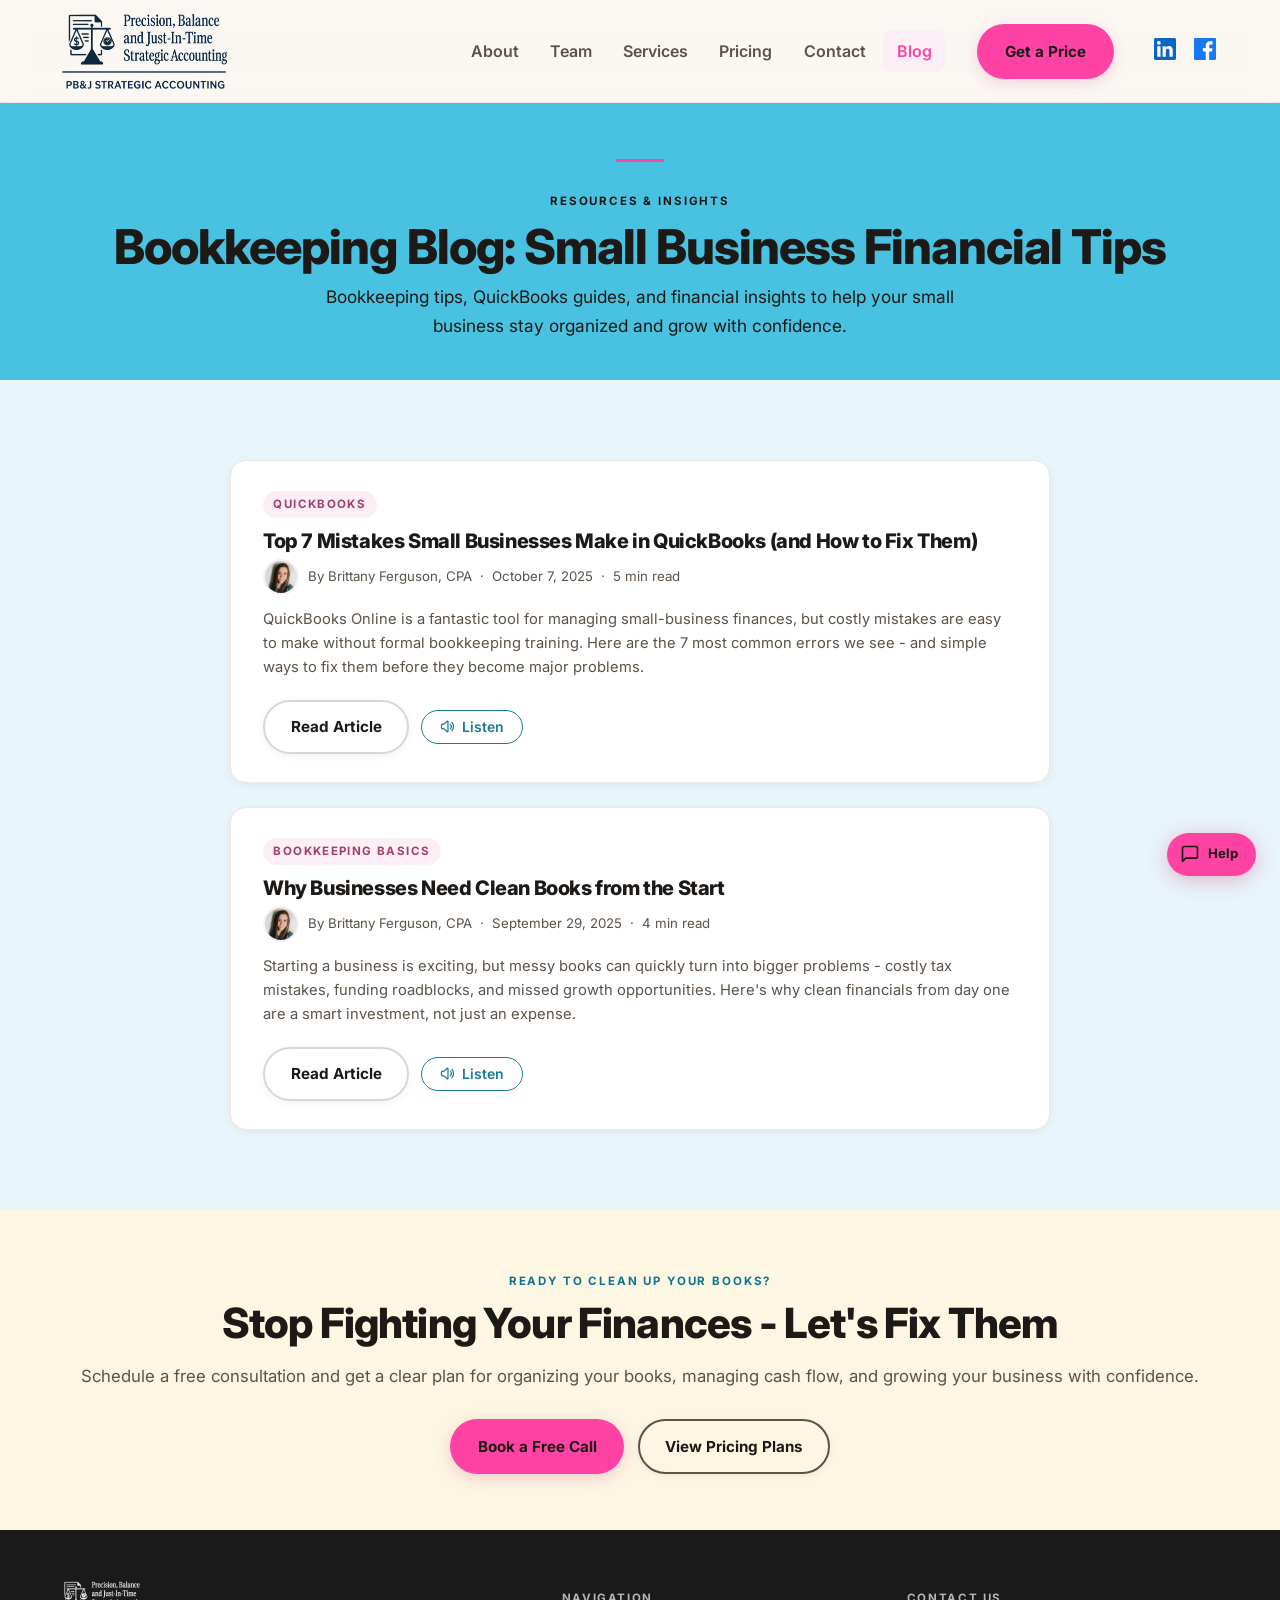
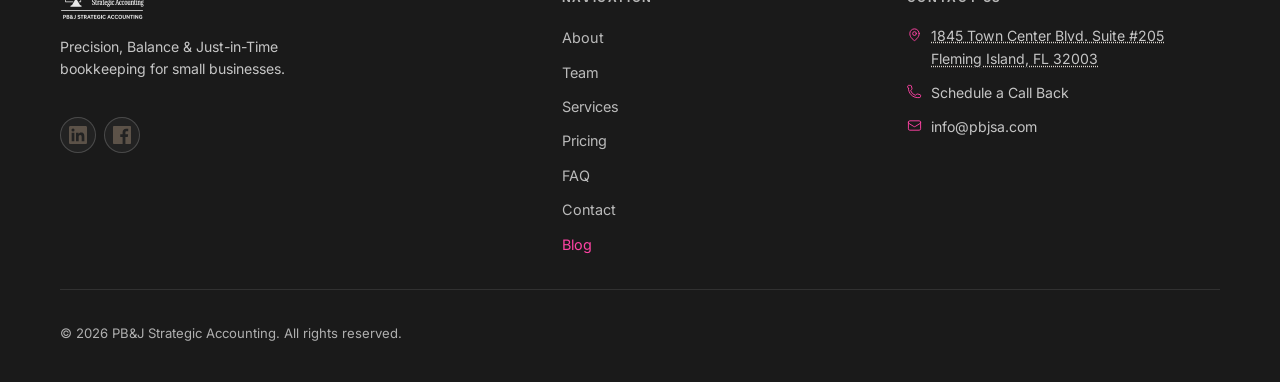
==== commit da75cddf: "Clean banners for FAQ and Blog, move FAQ link to footer-only navigation" ====
--- a/blog/index.html
+++ b/blog/index.html
@@ -13,7 +13,6 @@
   <link rel="stylesheet" href="https://fonts.googleapis.com/css2?family=Inter:wght@400;600;700&display=swap" media="print" onload="this.media='all'">
   <noscript><link rel="stylesheet" href="https://fonts.googleapis.com/css2?family=Inter:wght@400;600;700&display=swap"></noscript>
   <link rel="stylesheet" href="../assets/css/styles.css">
-  <link rel="preload" href="../assets/img/hero/blog-hero.jpg" as="image">
   <link rel="canonical" href="https://pbjsa.com/blog/">
   <meta property="og:type" content="website">
   <meta property="og:url" content="https://pbjsa.com/blog/">
@@ -70,7 +69,7 @@
   }
   </script>
 </head>
-<body class="has-hero-overlay">
+<body>
 
   <a class="skip-link" href="#main">Skip to main content</a>
 
@@ -86,7 +85,6 @@
           <li><a href="/team">Team</a></li>
           <li><a href="/services">Services</a></li>
           <li><a href="/pricing">Pricing</a></li>
-          <li><a href="/faq">FAQ</a></li>
           <li><a href="/contact">Contact</a></li>
           <li><a href="/blog/" aria-current="page">Blog</a></li>
         </ul>
@@ -113,7 +111,6 @@
           <li><a href="/team">Team</a></li>
           <li><a href="/services">Services</a></li>
           <li><a href="/pricing">Pricing</a></li>
-          <li><a href="/faq">FAQ</a></li>
           <li><a href="/contact">Contact</a></li>
           <li><a href="/blog/" aria-current="page">Blog</a></li>
         </ul>
@@ -126,19 +123,17 @@
   <main id="main">
 
     <!-- Page Hero -->
-    <section class="hero-full hero-full--short hero-full--center" aria-labelledby="blog-heading">
-      <img src="../assets/img/hero/blog-hero.jpg" class="hero-full-img" alt="PB&amp;J Strategic Accounting brand wall" loading="eager" fetchpriority="high" width="1916" height="639">
-      <div class="hero-full-gradient" aria-hidden="true"></div>
-      <div class="hero-full-overlay">
+    <section class="page-hero" aria-labelledby="blog-heading">
+      <div class="container">
         <hr class="section-rule section-rule--pink" aria-hidden="true">
         <span class="eyebrow">Resources &amp; Insights</span>
         <h1 id="blog-heading">Bookkeeping Blog: Small Business Financial Tips</h1>
-        <p class="lead">Bookkeeping tips, QuickBooks guides, and financial insights to help your small business stay organized and grow with confidence.</p>
+        <p>Bookkeeping tips, QuickBooks guides, and financial insights to help your small business stay organized and grow with confidence.</p>
       </div>
     </section>
 
     <!-- Blog List -->
-    <section class="section" aria-labelledby="posts-heading">
+    <section class="section section--tinted" aria-labelledby="posts-heading">
       <div class="container">
         <h2 id="posts-heading" class="visually-hidden">All Posts</h2>
         <div class="blog-grid" style="max-width:820px;">
--- a/assets/css/styles.css
+++ b/assets/css/styles.css
@@ -1,4 +1,4 @@
-:root{--bg:#f6f2ef;--surface:#fff;--surface-2:#ede8e3;--surface-3:#e4ddd6;--text:#1c1917;--text-muted:#5c5248;--accent:#48c2e0;--accent-dark:#2ea3c5;--accent-light:#9fe2f0;--gold:#b8882a;--gold-bg:#fdf6e3;--dark-teal:#48c2e0;--dark-teal-2:#3ab0cc;--pink:#ff43a4;--pink-dark:#b54d7a;--pink-mid:#e8a0bc;--pink-light:#fceef5;--border:#ddd6cf;--border-light:#ede8e3;--focus:#1f6feb;--max:1160px;--radius-sm:8px;--radius:16px;--radius-lg:24px;--radius-pill:999px;--shadow-sm:0 2px 8px rgba(28,25,23,.06);--shadow:0 8px 24px rgba(28,25,23,.09);--shadow-lg:0 16px 48px rgba(28,25,23,.12);--shadow-hover:0 12px 36px rgba(28,25,23,.14);--section-y:5rem;--section-y-sm:3rem}*,*::before,*::after{box-sizing:border-box}html{scroll-behavior:smooth;-webkit-text-size-adjust:100%}body{margin:0;font-family:'Inter',Arial,Helvetica,sans-serif;font-size:1rem;line-height:1.65;color:var(--text);background:var(--bg);-webkit-font-smoothing:antialiased}img,picture,video,canvas,svg{display:block;max-width:100%}input,button,textarea,select{font:inherit}p,h1,h2,h3,h4{overflow-wrap:break-word}a{color:#17708b;text-decoration:underline;text-underline-offset:3px}a:hover{color:var(--accent)}:focus-visible{outline:3px solid var(--focus);outline-offset:3px;border-radius:4px}:focus:not(:focus-visible){outline:0}.skip-link{position:absolute;left:-9999px;top:1rem;background:var(--text);color:#fff;padding:.75rem 1.25rem;border-radius:var(--radius-sm);font-weight:700;font-size:.9rem;z-index:9999;text-decoration:none}.skip-link:focus{left:1rem}.container{width:min(var(--max),calc(100% - 2.5rem));margin-inline:auto}.section{padding:var(--section-y) 0}.section--sm{padding:var(--section-y-sm) 0}.section--tinted{background:var(--surface-2)}h1,h2,h3,h4{line-height:1.1;font-weight:800;letter-spacing:-.02em;margin-top:0}h1{font-size:clamp(2.4rem,5vw,4rem);margin-bottom:1rem}h2{font-size:clamp(1.75rem,3.5vw,2.6rem);margin-bottom:.75rem}h3{font-size:1.2rem;font-weight:700;margin-bottom:.5rem;letter-spacing:-.01em}.eyebrow{display:inline-block;font-size:.72rem;font-weight:700;letter-spacing:.16em;text-transform:uppercase;color:#0E7490;margin-bottom:.6rem}.lead{font-size:1.1rem;color:var(--text-muted);max-width:60ch;margin-top:0}.section-header{margin-bottom:2.5rem}.section-header--center{text-align:center}.section-header--center .lead{margin-inline:auto}.btn,.btn-secondary{display:inline-flex;align-items:center;gap:.5rem;padding:.8rem 1.6rem;border-radius:var(--radius-pill);font-weight:700;font-size:.95rem;text-decoration:none;border:2px solid transparent;cursor:pointer;transition:background .2s,color .2s,box-shadow .2s,transform .15s}.btn{background:var(--pink);color:#1c1917;box-shadow:0 4px 16px rgba(216,108,151,.28)}.btn:hover{background:var(--pink-dark);color:#fff;box-shadow:0 6px 20px rgba(216,108,151,.45);transform:translateY(-1px)}.btn:active{transform:translateY(0)}.btn-secondary{background:var(--surface);color:var(--text);border-color:var(--border);box-shadow:var(--shadow-sm)}.btn-secondary:hover{background:var(--pink-light);color:var(--pink-dark);border-color:var(--pink);transform:translateY(-1px)}.btn-gold{background:var(--gold);color:#fff;box-shadow:0 4px 16px rgba(184,136,42,.32)}.btn-gold:hover{background:var(--pink);color:#1c1917;box-shadow:0 6px 20px rgba(216,108,151,.38);transform:translateY(-1px)}.btn-row{display:flex;flex-wrap:wrap;gap:.85rem;margin-top:1.75rem}.site-header{position:sticky;top:0;z-index:100;background:linear-gradient(rgba(250,248,244,.90),rgba(250,248,244,.90)),url('../img/header-image.png') center / cover no-repeat;backdrop-filter:blur(12px);-webkit-backdrop-filter:blur(12px);border-bottom:1px solid var(--border-light)}.header-inner{display:flex;align-items:center;gap:1.5rem;padding:.45rem 0}.brand{display:flex;align-items:center;gap:.75rem;text-decoration:none;color:var(--text);font-weight:800;font-size:1rem;flex-shrink:0;letter-spacing:-.02em}.brand:hover{color:var(--accent)}.brand:hover .logo-badge{transform:scale(1.05)}.logo-badge{width:42px;height:42px;border-radius:12px;background:linear-gradient(135deg,#48c2e0 0,#2ea3c5 100%);display:grid;place-items:center;color:#fff;font-weight:800;font-size:.85rem;letter-spacing:.03em;flex-shrink:0;transition:transform .2s;box-shadow:0 4px 12px rgba(139,77,47,.30)}.primary-nav{margin-left:auto}.nav-list{display:flex;gap:.25rem;align-items:center;padding:0;margin:0;list-style:none}.nav-list a{display:block;padding:.5rem .85rem;border-radius:var(--radius-sm);text-decoration:none;color:var(--text-muted);font-weight:600;font-size:1rem;transition:color .2s,background .2s}.nav-list a:hover{color:var(--accent);background:var(--surface-2)}.nav-list a[aria-current="page"]{color:var(--accent);background:var(--surface-3)}.nav-cta{margin-left:.5rem}.hamburger{display:none;flex-direction:column;justify-content:center;gap:5px;width:44px;height:44px;background:transparent;border:2px solid var(--border);border-radius:var(--radius-sm);cursor:pointer;padding:8px;margin-left:auto;transition:border-color .2s}.hamburger:hover{border-color:var(--accent)}.hamburger span{display:block;height:2px;width:100%;background:var(--text);border-radius:2px;transition:transform .3s,opacity .3s}.hamburger[aria-expanded="true"] span:nth-child(1){transform:translateY(7px) rotate(45deg)}.hamburger[aria-expanded="true"] span:nth-child(2){opacity:0;transform:scaleX(0)}.hamburger[aria-expanded="true"] span:nth-child(3){transform:translateY(-7px) rotate(-45deg)}.mobile-nav{display:none;position:fixed;inset:0;z-index:99;background:rgba(28,25,23,.5)}.mobile-nav.is-open{display:block}.mobile-nav-panel{position:absolute;top:0;right:0;bottom:0;width:min(320px,85vw);background:var(--surface);padding:1.5rem;overflow-y:auto;box-shadow:var(--shadow-lg);display:flex;flex-direction:column;gap:1rem}.mobile-nav-header{display:flex;align-items:center;justify-content:space-between;padding-bottom:1rem;border-bottom:1px solid var(--border-light)}.mobile-nav-close{background:transparent;border:2px solid var(--border);border-radius:var(--radius-sm);width:44px;height:44px;cursor:pointer;display:grid;place-items:center;font-size:1.2rem;color:var(--text-muted);transition:border-color .2s,color .2s}.mobile-nav-close:hover{border-color:var(--accent);color:var(--accent)}.mobile-nav-list{list-style:none;padding:0;margin:0;display:flex;flex-direction:column;gap:.25rem}.mobile-nav-list a{display:block;padding:.85rem 1rem;border-radius:var(--radius-sm);text-decoration:none;font-weight:600;color:var(--text);transition:background .2s,color .2s}.mobile-nav-list a:hover,.mobile-nav-list a[aria-current="page"]{background:var(--surface-2);color:#0E7490}.hero{padding:4.5rem 0 3rem}.hero-grid{display:grid;grid-template-columns:1fr 1fr;gap:3rem;align-items:center}.hero-content .eyebrow{margin-bottom:.85rem}.hero-content h1{margin-bottom:1.1rem}.hero-media-grid{display:grid;grid-template-columns:1fr 1fr;grid-template-rows:auto auto;gap:1rem}.trust-strip{background:var(--surface);border-top:1px solid var(--border-light);border-bottom:1px solid var(--border-light);padding:1.5rem 0}.trust-strip-inner{display:flex;flex-wrap:wrap;gap:1rem 3rem;align-items:center;justify-content:center}.trust-stat{display:flex;flex-direction:column;align-items:center;text-align:center;gap:.1rem}.trust-stat-value{font-size:1.75rem;font-weight:800;color:#0E7490;line-height:1}.trust-stat-label{font-size:.78rem;color:var(--text-muted);font-weight:600;letter-spacing:.04em;text-transform:uppercase}.trust-divider{width:1px;height:36px;background:var(--border)}.page-hero{padding:3.5rem 0 2.5rem;background:var(--dark-teal);border-bottom:0;text-align:center}.page-hero h1{font-size:clamp(2rem,4vw,3rem);margin-bottom:.6rem;color:var(--text)}.page-hero p{color:var(--text);font-size:1.08rem;max-width:60ch;margin:0 auto}.page-hero .eyebrow,.page-hero .kicker{color:var(--text)}.page-hero a{color:var(--text)}.card{background:var(--surface);border:1px solid var(--border-light);border-radius:var(--radius);box-shadow:var(--shadow-sm);padding:1.75rem;transition:box-shadow .25s,transform .25s}.card:hover{box-shadow:var(--shadow-hover);transform:translateY(-3px)}.services-grid{display:grid;grid-template-columns:repeat(3,1fr);gap:1.25rem}.service-card{background:var(--surface);border:1px solid var(--border-light);border-radius:var(--radius);padding:1.75rem;box-shadow:var(--shadow-sm);transition:box-shadow .25s,transform .25s}.service-card:hover{box-shadow:var(--shadow-hover);transform:translateY(-3px)}.service-icon{width:48px;height:48px;border-radius:12px;background:var(--surface-2);display:grid;place-items:center;margin-bottom:1rem;color:#0E7490;flex-shrink:0}.service-icon svg{width:24px;height:24px}.service-icon:has(.service-icon-img){background:0;width:72px;height:72px}.service-icon-img{width:100%;height:100%;object-fit:contain}.service-card h2{font-size:1.1rem;margin-bottom:.5rem}.service-card p{font-size:.92rem;color:var(--text-muted);margin:0;line-height:1.6}.testimonials-grid{display:grid;grid-template-columns:repeat(2,1fr);gap:1.5rem}.quote-card{background:var(--surface);border:1px solid var(--border-light);border-radius:var(--radius);padding:2rem;box-shadow:var(--shadow-sm);position:relative}.quote-card::before{content:'\201C';position:absolute;top:.85rem;left:1.5rem;font-size:3.25rem;line-height:1;color:var(--accent-light);opacity:.35;font-family:Georgia,serif;pointer-events:none}.quote-card blockquote{margin:0 0 1.25rem;padding-top:2rem;font-size:.97rem;color:var(--text);line-height:1.7;font-style:italic}.quote-card blockquote::before{content:''}.quote-author{display:flex;align-items:center;gap:.75rem}.quote-avatar{width:40px;height:40px;border-radius:50%;background:linear-gradient(135deg,var(--accent-light),var(--accent));display:grid;place-items:center;color:#fff;font-weight:700;font-size:.85rem;flex-shrink:0;object-fit:cover}.quote-author-name{font-weight:700;font-size:.92rem;margin:0}.quote-author-loc{font-size:.82rem;color:var(--text-muted);margin:0}.google-rating-summary{display:flex;align-items:center;justify-content:center;gap:.75rem;margin-bottom:2rem;font-size:1rem;color:var(--text-muted)}.google-rating-summary .rating-score{font-size:1.75rem;font-weight:700;color:var(--text);line-height:1}.google-rating-summary .rating-stars svg{width:18px;height:18px;fill:#fbbc04;display:inline-block;vertical-align:middle}.google-rating-summary .rating-count{font-size:.88rem;color:#4e443a}#see-all-reviews-link{color:#4e443a}@keyframes ticker-scroll{from{transform:translateX(0)}to{transform:translateX(-50%)}}.reviews-ticker-wrap{overflow:hidden;mask-image:linear-gradient(to right,transparent 0,black 8%,black 92%,transparent 100%);-webkit-mask-image:linear-gradient(to right,transparent 0,black 8%,black 92%,transparent 100%);margin:0 -1rem}.reviews-ticker{display:flex;gap:1rem;width:max-content;animation:ticker-scroll 40s linear infinite}.reviews-ticker:hover{animation-play-state:paused}.reviews-ticker .quote-card{width:280px;flex-shrink:0;cursor:pointer;transition:transform .2s,box-shadow .2s;padding:1.25rem}.reviews-ticker .quote-card:hover{transform:translateY(-3px);box-shadow:0 8px 24px rgba(0,0,0,.1)}.reviews-ticker .quote-card blockquote{display:-webkit-box;-webkit-line-clamp:3;-webkit-box-orient:vertical;overflow:hidden;font-size:.88rem;margin-bottom:.85rem;padding-top:1.75rem}.reviews-ticker .quote-card::before{font-size:2.5rem;top:.6rem;left:1rem}.review-star-row{display:flex;align-items:center;gap:.2rem;margin-bottom:.5rem}.review-star-row svg{width:13px;height:13px;fill:#fbbc04}.review-expand-hint{font-size:.75rem;color:rgba(248,245,240,.4);margin-top:.5rem;font-style:italic}.reviews-loading{color:var(--text-muted);font-style:italic;padding:2rem}.reviews-google-link{text-align:center;margin-top:1.5rem}.reviews-google-link a{font-size:.85rem;color:var(--text-muted);text-decoration:underline;text-underline-offset:3px}.reviews-google-link a:hover{color:var(--pink)}.review-modal-backdrop{position:fixed;inset:0;background:rgba(10,20,30,.7);backdrop-filter:blur(4px);z-index:1000;display:flex;align-items:center;justify-content:center;padding:1.5rem}.review-modal-backdrop[hidden]{display:none}.review-modal{background:var(--surface);border-radius:var(--radius);padding:2rem;max-width:520px;width:100%;position:relative;box-shadow:0 24px 64px rgba(0,0,0,.35);max-height:90vh;overflow-y:auto}.review-modal-close{position:absolute;top:1rem;right:1rem;background:0;border:0;font-size:1.5rem;line-height:1;cursor:pointer;color:var(--text-muted);padding:.25rem .5rem}.review-modal-close:hover{color:var(--text)}.review-modal-stars{display:flex;gap:.25rem;margin-bottom:1rem}.review-modal-stars svg{width:18px;height:18px;fill:#fbbc04}.review-modal-text{font-style:italic;color:var(--text);line-height:1.75;font-size:1rem;margin:0 0 1rem;padding:0}.review-modal--all{max-width:600px;max-height:80vh;overflow-y:auto}.review-modal-all-heading{font-size:1.2rem;margin:0 0 1.5rem;padding-right:2rem}.all-review-item{border-bottom:1px solid var(--border-light);padding:1.25rem 0}.all-review-item:last-child{border-bottom:0}.all-review-item .review-star-row{margin-bottom:.5rem}.all-review-item blockquote{font-style:italic;color:var(--text);line-height:1.7;font-size:.95rem;margin:0 0 .75rem}.all-review-item .quote-author{gap:.6rem}.all-review-item .quote-avatar{width:34px;height:34px;font-size:.78rem}.pricing-grid{display:grid;grid-template-columns:repeat(3,1fr);gap:1.25rem}.price-card{background:#fbf3e2;border:3px solid #c4882a;border-radius:48% 48% 8px 8px / 38px 38px 8px 8px;padding:2.5rem 1.75rem 1.75rem;box-shadow:var(--shadow-sm);display:flex;flex-direction:column;transition:box-shadow .25s,transform .25s}.price-card:hover{box-shadow:var(--shadow-hover);transform:translateY(-3px)}.price-card--featured{border-color:var(--gold);border-width:3px;background:#fff;box-shadow:0 8px 32px rgba(184,136,42,.22);position:relative}.price-card--featured:hover{box-shadow:0 16px 48px rgba(184,136,42,.30)}.price-badge{display:inline-block;background:var(--gold);color:#1c1917;font-size:.7rem;font-weight:700;letter-spacing:.1em;text-transform:uppercase;padding:.3rem .7rem;border-radius:var(--radius-pill);margin-bottom:.85rem}.price-card h2{font-size:1.2rem;margin-bottom:.2rem}.price-tagline{font-size:.88rem;color:var(--text-muted);font-style:italic;margin:0 0 1rem}.price-amount{font-size:1.65rem;font-weight:800;color:#146a82;margin:.75rem 0 1rem;line-height:1}.price-card ul{padding-left:0;margin:0 0 1.25rem;list-style:none;display:flex;flex-direction:column;gap:.45rem;flex:1}.price-card ul li{display:flex;gap:.6rem;align-items:flex-start;font-size:.88rem;color:var(--text-muted)}.price-card ul li::before{content:'';display:inline-block;width:16px;height:16px;background-image:url("data:image/svg+xml,%3Csvgxmlns='http://www.w3.org/2000/svg'viewBox='001616'fill='%231F8DAB'%3E%3Cpathd='M13.784.22a.75.7500101.06l-7.257.25a.75.75001-1.060L2.229.28a.75.750011.06-1.06L610.94l6.72-6.72a.75.750011.060z'/%3E%3C/svg%3E");background-repeat:no-repeat;background-position:center;flex-shrink:0;margin-top:2px}.price-card--featured ul li::before{background-image:url("data:image/svg+xml,%3Csvgxmlns='http://www.w3.org/2000/svg'viewBox='001616'fill='%23B8882A'%3E%3Cpathd='M13.784.22a.75.7500101.06l-7.257.25a.75.75001-1.060L2.229.28a.75.750011.06-1.06L610.94l6.72-6.72a.75.750011.060z'/%3E%3C/svg%3E")}.price-card p.feature-group-label{font-size:.78rem;font-weight:700;color:var(--text-body);margin:.5rem 0 .35rem;letter-spacing:.02em}.price-card ul li.feature-label{font-weight:700;color:var(--text-body);margin-top:.5rem}.price-card ul li.feature-label:first-child{margin-top:0}.price-card ul li.feature-sub{padding-left:1rem;font-size:.84rem}.price-card ul li.feature-sub::before{content:'';width:12px;height:12px;background-image:url("data:image/svg+xml,%3Csvgxmlns='http://www.w3.org/2000/svg'viewBox='001616'%3E%3Ccirclecx='8'cy='8'r='2.5'fill='%231F8DAB'/%3E%3C/svg%3E");background-repeat:no-repeat;background-position:center;flex-shrink:0;margin-top:4px}.price-card .price-note{font-size:.82rem;color:var(--text-muted);margin:0 0 1rem;line-height:1.5}.price-card .btn,.price-card .btn-secondary,.price-card .btn-gold{width:100%;justify-content:center}.pricing-specialty{display:grid;grid-template-columns:repeat(2,1fr);gap:1.25rem;margin-top:1.25rem}.pricing-copy{max-width:70ch;margin:0 auto}.pricing-copy h2{margin-top:1.5rem}.pricing-copy p{color:var(--text-muted)}.why-choose-section{background:var(--surface-2)}.why-choose-header{text-align:center;margin-bottom:3rem}.why-choose-title{font-size:clamp(2.4rem,5vw,3.6rem);font-weight:800;letter-spacing:-.03em;line-height:1.1;margin:.4rem 0 .9rem;background:linear-gradient(135deg,var(--text) 0,var(--accent) 100%);-webkit-background-clip:text;-webkit-text-fill-color:transparent;background-clip:text}.why-choose-lead{color:var(--text-muted);font-size:1.1rem;max-width:50ch;margin:0 auto}.why-choose-grid{display:grid;grid-template-columns:1fr 1fr;gap:1.5rem;align-items:stretch}.why-choose-card{background:var(--surface);border:1px solid var(--border-light);border-radius:var(--radius-lg);padding:2rem 2rem 1.75rem;box-shadow:var(--shadow-sm);display:flex;flex-direction:column}.why-choose-card-promise{margin-top:auto;padding-top:1.5rem;border-top:1px solid var(--border-light);display:flex;align-items:center;gap:.5rem;font-size:.875rem;font-weight:600;color:#0E7490}.why-choose-card-promise svg{width:16px;height:16px;flex-shrink:0}.why-choose-card-icon{width:48px;height:48px;border-radius:14px;background:linear-gradient(135deg,#48c2e0 0,#2ea3c5 100%);display:grid;place-items:center;color:#fff;margin-bottom:1.1rem}.why-choose-card-icon svg{width:24px;height:24px}.why-choose-card h3{font-size:1.2rem;font-weight:800;margin:0 0 .85rem;color:var(--text)}.why-choose-card p{color:var(--text-muted);font-size:.95rem;line-height:1.7;margin:0 0 .75rem}.why-choose-card p:last-child{margin-bottom:0}@media(max-width:680px){.why-choose-grid{grid-template-columns:1fr}.why-choose-title{font-size:2.4rem}}.about-grid{display:grid;grid-template-columns:1fr 1fr;gap:3rem;align-items:center}.story-block{background:var(--surface);border:1px solid var(--border-light);border-radius:var(--radius-lg);padding:2.5rem;box-shadow:var(--shadow-sm)}.story-block p{color:var(--text-muted);margin-bottom:1rem}.story-block p:last-child{margin-bottom:0}.cred-list{list-style:none;padding:0;margin:1.25rem 0 0;display:flex;flex-direction:column;gap:.6rem}.cred-list li{display:flex;align-items:center;gap:.75rem;font-size:.95rem;font-weight:600}.cred-dot{width:8px;height:8px;border-radius:50%;background:var(--accent);flex-shrink:0}.contact-grid{display:grid;grid-template-columns:1fr 1.2fr;gap:2.5rem;align-items:start}.contact-portrait{display:flex;align-items:center;gap:1rem;margin-bottom:1.5rem}.contact-portrait-img{width:80px;height:80px;border-radius:50%;object-fit:cover;object-position:top center;border:3px solid var(--surface);box-shadow:0 0 0 3px var(--pink-light),var(--shadow);flex-shrink:0}.contact-portrait-caption{display:flex;flex-direction:column;gap:.2rem}.contact-portrait-caption strong{font-size:1rem;color:var(--text)}.contact-portrait-caption span{font-size:.82rem;color:var(--text-muted)}.chat-widget{position:fixed;bottom:1.5rem;right:1.5rem;z-index:600;font-family:var(--font-body)}.chat-toggle{display:flex;align-items:center;gap:.5rem;padding:.68rem 1.1rem .68rem .85rem;border-radius:var(--radius-pill);border:0;background:var(--pink);color:#1c1917;font-size:.82rem;font-weight:700;font-family:inherit;cursor:pointer;box-shadow:0 4px 20px rgba(216,108,151,.45);transition:background .18s,transform .15s,box-shadow .18s}.chat-toggle:hover{background:var(--pink-dark);transform:translateY(-2px);box-shadow:0 6px 28px rgba(216,108,151,.55)}.chat-toggle:focus-visible{outline:2px solid var(--accent);outline-offset:3px}.chat-toggle-label{font-size:.82rem}.chat-panel{position:absolute;bottom:calc(100% + 12px);right:0;width:340px;max-height:500px;background:var(--surface);border:1px solid var(--border);border-radius:var(--radius-lg);box-shadow:0 24px 64px rgba(0,0,0,.18);display:flex;flex-direction:column;overflow:hidden;opacity:0;transform:translateY(14px) scale(.97);pointer-events:none;transition:opacity .22s cubic-bezier(.4,0,.2,1),transform .22s cubic-bezier(.4,0,.2,1)}.chat-panel.is-open{opacity:1;transform:translateY(0) scale(1);pointer-events:all}.chat-header{display:flex;align-items:center;gap:.75rem;padding:.9rem 1rem;background:linear-gradient(135deg,#2c3d5a 0,#1b2c42 100%);color:#fff;flex-shrink:0}.chat-header-avatar{width:42px;height:42px;border-radius:50%;overflow:hidden;flex-shrink:0;border:2px solid rgba(255,255,255,.25)}.chat-avatar-img{width:100%;height:100%;object-fit:cover;object-position:top center;display:block}.chat-header-info{flex:1;min-width:0}.chat-name{font-size:.88rem;font-weight:700;margin:0;line-height:1.2}.chat-status{font-size:.72rem;margin:.18rem 0 0;opacity:.85;display:flex;align-items:center;gap:.35rem}.chat-close{background:0;border:0;cursor:pointer;padding:.3rem;color:rgba(255,255,255,.65);display:flex;align-items:center;border-radius:4px;transition:color .15s;flex-shrink:0}.chat-close:hover{color:#fff}.chat-messages{flex:1;overflow-y:auto;padding:1rem;display:flex;flex-direction:column;gap:.65rem;scroll-behavior:smooth}.chat-msg{animation:msg-slide .18s ease}@keyframes msg-slide{from{opacity:0;transform:translateY(6px)}to{opacity:1;transform:none}}.chat-msg p{margin:0;font-size:.875rem;line-height:1.55;padding:.6rem .9rem;border-radius:16px;display:inline-block;max-width:100%;word-break:break-word}.chat-msg--bot{align-self:flex-start;max-width:90%}.chat-msg--bot p{background:#efe6dc;color:var(--text);border-bottom-left-radius:4px}.chat-msg--bot p a{color:#17708b;font-weight:600;text-decoration:underline;text-underline-offset:2px}.chat-msg--user{align-self:flex-end;max-width:85%}.chat-msg--user p{background:#1b7a96;color:#fff;border-bottom-right-radius:4px}.chat-chips{display:flex;flex-wrap:wrap;gap:.4rem;margin-top:.1rem}.chat-chip{font-family:inherit;font-size:.78rem;font-weight:500;padding:.35rem .75rem;border-radius:99px;border:1.5px solid #1b7a96;background:transparent;color:#1b7a96;cursor:pointer;transition:background .15s,color .15s}.chat-chip:hover{background:#1b7a96;color:#fff}.chat-typing{display:inline-flex;align-items:center;gap:4px;padding:.65rem .9rem;background:#efe6dc;border-radius:16px;border-bottom-left-radius:4px}.chat-typing span{width:6px;height:6px;border-radius:50%;background:var(--accent);opacity:.5;animation:typing-bounce .9s ease-in-out infinite}.chat-typing span:nth-child(2){animation-delay:.15s}.chat-typing span:nth-child(3){animation-delay:.30s}@keyframes typing-bounce{0%,60%,100%{transform:none;opacity:.5}30%{transform:translateY(-5px);opacity:1}}.chat-form{display:flex;align-items:center;gap:.5rem;padding:.75rem;border-top:1px solid var(--border);background:var(--surface);flex-shrink:0}.chat-input{flex:1;border:1px solid var(--border);border-radius:var(--radius-pill);padding:.52rem .9rem;font-family:inherit;font-size:.875rem;color:var(--text);background:var(--surface);outline:0;transition:border-color .15s,box-shadow .15s}.chat-input:focus{border-color:var(--accent);box-shadow:0 0 0 3px rgba(196,137,106,.12)}.chat-input:disabled{opacity:.6}.chat-send{width:44px;height:44px;border-radius:50%;border:0;background:#1b7a96;color:#fff;display:flex;align-items:center;justify-content:center;cursor:pointer;flex-shrink:0;transition:background .15s,transform .12s}.chat-send:hover{background:var(--accent-dark);transform:scale(1.07)}.chat-send:focus-visible{outline:2px solid var(--accent);outline-offset:2px}.chat-send:disabled{opacity:.5;cursor:not-allowed;transform:none}@media(max-width:420px){.chat-widget{right:1rem;bottom:1rem}.chat-panel{width:calc(100vw - 2rem)}}.post-actions{display:flex;align-items:center;gap:.75rem;flex-wrap:wrap;margin-top:1.25rem}.btn-listen{display:inline-flex;align-items:center;gap:.45rem;padding:.52rem 1.1rem;border-radius:var(--radius-pill);border:1.5px solid #1B7A96;background:transparent;color:#1B7A96;font-size:.875rem;font-weight:600;font-family:inherit;cursor:pointer;transition:background .18s,color .18s,border-color .18s;line-height:1}.btn-listen:hover,.btn-listen[aria-expanded="true"]{background:var(--pink);color:#1c1917}.btn-listen svg{flex-shrink:0}.audio-player{margin-top:.75rem;background:var(--surface);border:1px solid var(--border);border-radius:var(--radius-md);padding:.85rem 1rem;display:none;animation:ap-expand .2s ease}.audio-player.is-open{display:block}@keyframes ap-expand{from{opacity:0;transform:translateY(-6px)}to{opacity:1;transform:translateY(0)}}.ap-controls{display:flex;align-items:center;gap:.75rem}.ap-play-btn{flex-shrink:0;width:40px;height:40px;border-radius:50%;border:0;background:#1b7a96;color:#fff;display:flex;align-items:center;justify-content:center;cursor:pointer;transition:background .15s,transform .12s}.ap-play-btn:hover{background:var(--accent-dark);transform:scale(1.07)}.ap-play-btn:focus-visible{outline:2px solid var(--accent);outline-offset:3px}.ap-timeline{flex:1;display:flex;align-items:center;gap:.5rem;min-width:0}.ap-time{font-size:.72rem;font-weight:600;color:var(--text-muted);min-width:34px;font-variant-numeric:tabular-nums;white-space:nowrap}.ap-progress{flex:1;-webkit-appearance:none;appearance:none;height:4px;border-radius:2px;background:var(--border);cursor:pointer;outline:0;min-width:0}.ap-progress::-webkit-slider-thumb{-webkit-appearance:none;width:14px;height:14px;border-radius:50%;background:var(--accent);cursor:pointer;box-shadow:0 0 0 2px rgba(0,0,0,.08);transition:transform .12s}.ap-progress:hover::-webkit-slider-thumb{transform:scale(1.2)}.ap-progress::-moz-range-thumb{width:14px;height:14px;border-radius:50%;background:var(--accent);border:0;cursor:pointer}.ap-progress:focus-visible{outline:2px solid var(--accent)}.ap-vol{display:flex;align-items:center;gap:.4rem;flex-shrink:0}.ap-vol-btn{background:0;border:0;cursor:pointer;padding:0;color:var(--text-muted);display:flex;align-items:center;transition:color .15s}.ap-vol-btn:hover{color:var(--accent)}.ap-vol-btn:focus-visible{outline:2px solid var(--accent);border-radius:3px}.ap-vol-range{width:68px;-webkit-appearance:none;appearance:none;height:4px;border-radius:2px;background:var(--border);cursor:pointer;outline:0}.ap-vol-range::-webkit-slider-thumb{-webkit-appearance:none;width:12px;height:12px;border-radius:50%;background:var(--accent);cursor:pointer}.ap-vol-range::-moz-range-thumb{width:12px;height:12px;border-radius:50%;background:var(--accent);border:0;cursor:pointer}.article-player{margin-bottom:2rem}.article-player .audio-player{display:block;border-color:var(--accent-light)}@media(max-width:500px){.ap-vol{display:none}}.maps-trigger{position:relative;display:inline-block}.maps-trigger address{cursor:pointer;text-decoration:underline;text-decoration-style:dotted;text-decoration-color:var(--border)}.maps-trigger address:hover{text-decoration-color:var(--accent)}.maps-popover{position:absolute;top:calc(100% + 8px);left:0;z-index:200;background:var(--surface);border:1px solid var(--border);border-radius:var(--radius-sm);box-shadow:var(--shadow-lg);padding:.5rem;display:none;flex-direction:column;gap:.25rem;min-width:180px;white-space:nowrap}.maps-popover.is-open{display:flex}.maps-popover a{display:flex;align-items:center;gap:.5rem;padding:.5rem .75rem;border-radius:6px;font-size:.85rem;font-weight:500;color:var(--text);text-decoration:none;transition:background .15s}.maps-popover a:hover{background:var(--surface-2)}.maps-popover--up{top:auto;bottom:calc(100% + 8px);left:0}.contact-info-card{background:var(--surface);border:1px solid var(--border-light);border-radius:var(--radius);padding:2rem;box-shadow:var(--shadow-sm)}.contact-row{display:flex;gap:.85rem;align-items:flex-start;margin-bottom:1.35rem}.contact-row:last-child{margin-bottom:0}.contact-icon{width:38px;height:38px;border-radius:var(--radius-sm);background:var(--surface-2);display:grid;place-items:center;color:#0E7490;flex-shrink:0}.contact-icon svg{width:18px;height:18px}.contact-row-label{font-weight:700;font-size:.8rem;text-transform:uppercase;letter-spacing:.08em;color:var(--text-muted);display:block;margin-bottom:.15rem}.form-card{background:var(--surface);border:1px solid var(--border-light);border-radius:var(--radius);padding:2rem;box-shadow:var(--shadow-sm)}.form-grid{display:grid;gap:1.1rem}.form-field{display:flex;flex-direction:column;gap:.35rem}.form-field label{font-weight:600;font-size:.88rem;color:var(--text)}.form-field label abbr{text-decoration:none;color:#0E7490;margin-left:.15rem}.form-field input,.form-field select,.form-field textarea{width:100%;padding:.75rem 1rem;border:1.5px solid #998f85;border-radius:var(--radius-sm);background:var(--bg);color:var(--text);font-size:.95rem;transition:border-color .2s,box-shadow .2s}.form-field input:focus,.form-field select:focus,.form-field textarea:focus{border-color:var(--pink);box-shadow:0 0 0 3px rgba(216,108,151,.25);outline:2px solid var(--pink);outline-offset:1px}.form-field input::placeholder,.form-field textarea::placeholder{color:var(--text-muted);opacity:.7}.form-field textarea{min-height:150px;resize:vertical}.form-note{font-size:.8rem;color:var(--text-muted);margin:.5rem 0 0;line-height:1.5}.blog-grid{display:grid;gap:1.5rem;max-width:780px;margin:0 auto}.blog-card{background:var(--surface);border:1px solid var(--border-light);border-radius:var(--radius);padding:1.75rem 2rem;box-shadow:var(--shadow-sm);transition:box-shadow .25s,transform .25s}.blog-card:hover{box-shadow:var(--shadow-hover);transform:translateY(-2px)}.blog-card-tag{display:inline-block;font-size:.72rem;font-weight:700;letter-spacing:.12em;text-transform:uppercase;color:#a14068;background:var(--surface-2);padding:.25rem .65rem;border-radius:var(--radius-pill);margin-bottom:.75rem}.blog-card h2{font-size:1.25rem;margin-bottom:.4rem}.blog-card h2 a{text-decoration:none;color:var(--text);transition:color .2s}.blog-card h2 a:hover{color:var(--accent)}.author-row{display:flex;align-items:center;gap:.55rem;margin-bottom:.75rem}.author-avatar{width:36px;height:36px;border-radius:50%;object-fit:cover;object-position:top center;border:2px solid var(--pink-light);flex-shrink:0}.post-meta{font-size:.83rem;color:var(--text-muted);margin:0}.blog-card p.excerpt{font-size:.92rem;color:var(--text-muted);margin:0 0 1.25rem}.article-header{padding:3rem 0 2rem;background:var(--surface-2);border-bottom:1px solid var(--border-light)}.article-body{max-width:72ch;margin:0 auto}.article-body h2{font-size:1.5rem;margin-top:2rem}.article-body ul,.article-body ol{padding-left:1.5rem}.article-body ul li,.article-body ol li{margin-bottom:.4rem;color:var(--text-muted)}.article-body p{color:var(--text-muted)}.article-back{margin-bottom:1.25rem}.img-ph{border-radius:var(--radius);background:linear-gradient(135deg,#ede1ce 0,#d4b48a 40%,#c4896a 100%);border:1px solid var(--border);display:grid;place-items:center;min-height:240px;position:relative;overflow:hidden}.img-ph::before{content:'';position:absolute;inset:0;background-image:repeating-linear-gradient(0,transparent,transparent 39px,rgba(255,255,255,.08) 39px,rgba(255,255,255,.08) 40px),repeating-linear-gradient(90deg,transparent,transparent 39px,rgba(255,255,255,.08) 39px,rgba(255,255,255,.08) 40px)}.img-ph-inner{position:relative;z-index:1;display:flex;flex-direction:column;align-items:center;gap:.5rem;padding:1.5rem;text-align:center}.img-ph-inner svg{width:40px;height:40px;color:rgba(255,255,255,.6)}.img-ph-inner span{font-size:.75rem;font-weight:600;color:rgba(255,255,255,.75);max-width:22ch;line-height:1.4}.img-ph--portrait{aspect-ratio:4 / 5;min-height:unset}.img-ph--hero{min-height:320px}.img-ph--card{aspect-ratio:16 / 9;min-height:unset}.cta-strip{background:var(--gold-bg);color:var(--text);padding:3.5rem 0;text-align:center}.cta-strip h2{color:var(--text);margin-bottom:.5rem}.cta-strip p{color:var(--text-muted);margin-bottom:1.5rem;font-size:1.05rem}.cta-strip .btn{background:var(--pink);color:#1c1917;box-shadow:0 4px 16px rgba(216,108,151,.3)}.cta-strip .btn:hover{background:var(--pink-dark);color:#fff;box-shadow:0 6px 20px rgba(216,108,151,.45)}.cta-strip .btn-secondary{background:transparent;color:var(--text);border-color:var(--text-muted)}.cta-strip .btn-secondary:hover{background:var(--pink);color:#1c1917;border-color:var(--pink)}.site-footer{background:#1a1a1a;color:rgba(255,255,255,.75);padding:3rem 0 1.5rem}.footer-grid{display:grid;grid-template-columns:1.5fr 1fr 1fr;gap:2rem;margin-bottom:2rem}.footer-brand{display:flex;align-items:center;gap:.75rem;text-decoration:none;color:#fff;font-weight:800;margin-bottom:.85rem}.footer-brand .logo-badge{background:linear-gradient(135deg,#48c2e0 0,#2ea3c5 100%)}.footer-brand:hover{color:var(--accent-light)}.footer-tagline{font-size:.88rem;line-height:1.6;max-width:30ch;margin-bottom:1.25rem}.social-links{display:flex;gap:.6rem}.social-link{width:36px;height:36px;border-radius:var(--radius-sm);background:rgba(255,255,255,.1);display:grid;place-items:center;color:rgba(255,255,255,.7);text-decoration:none;transition:background .2s,color .2s}.social-link:hover{background:var(--pink);color:#1c1917}.social-link svg{width:16px;height:16px}.footer-col-label{font-size:.72rem;font-weight:700;letter-spacing:.14em;text-transform:uppercase;color:rgba(255,255,255,.68);margin-bottom:1rem}.footer-nav-list{list-style:none;padding:0;margin:0;display:flex;flex-direction:column;gap:.5rem}.footer-nav-list a{color:rgba(255,255,255,.7);text-decoration:none;font-size:.9rem;transition:color .2s}.footer-nav-list a:hover{color:#fff}.footer-nav-list a[aria-current="page"]{color:var(--pink)}.footer-contact-item{display:flex;gap:.6rem;align-items:flex-start;font-size:.88rem;margin-bottom:.65rem}.footer-contact-item svg{width:15px;height:15px;flex-shrink:0;margin-top:3px;color:var(--accent-light)}.footer-contact-item a{color:rgba(255,255,255,.75);text-decoration:none}.footer-contact-item a:hover{color:#fff}.footer-bottom{border-top:1px solid rgba(255,255,255,.1);padding-top:1.25rem;display:flex;gap:1rem;justify-content:space-between;align-items:center;flex-wrap:wrap}.footer-copy{font-size:.82rem;color:rgba(255,255,255,.65)}.footer-legal{display:flex;gap:1.25rem}.footer-legal a{font-size:.82rem;color:rgba(255,255,255,.65);text-decoration:none;transition:color .2s}.footer-legal a:hover{color:#fff}.visually-hidden{position:absolute;width:1px;height:1px;padding:0;margin:-1px;overflow:hidden;clip:rect(0,0,0,0);white-space:nowrap;border:0}@media(max-width:1024px){.services-grid{grid-template-columns:repeat(2,1fr)}.pricing-grid{grid-template-columns:repeat(2,1fr)}.footer-grid{grid-template-columns:1fr 1fr}}@media(max-width:768px){:root{--section-y:3.5rem}.primary-nav{display:none}.site-logo{height:52px}.header-inner>.nav-cta{font-size:.78rem;padding:.5rem .9rem;margin-left:auto;margin-right:.75rem;white-space:nowrap}.hamburger{display:flex;margin-left:0;flex-shrink:0}.hero{padding:3rem 0 2rem}.hero-grid{grid-template-columns:1fr}.hero-media-grid{grid-template-columns:1fr 1fr;grid-template-rows:1fr}.services-grid{grid-template-columns:1fr}.testimonials-grid{grid-template-columns:1fr}.pricing-grid{grid-template-columns:1fr}.pricing-specialty{grid-template-columns:1fr}.about-grid{grid-template-columns:1fr}.contact-grid{grid-template-columns:1fr}.footer-grid{grid-template-columns:1fr}.trust-divider{display:none}.trust-strip-inner{gap:1.5rem 2rem}.footer-bottom{flex-direction:column;align-items:flex-start;gap:.5rem}}@media(max-width:480px){.hero-media-grid{grid-template-columns:1fr}.btn-row{flex-direction:column}.btn,.btn-secondary{justify-content:center}}@media(prefers-reduced-motion:reduce){*,*::before,*::after{animation-duration:.01ms !important;animation-iteration-count:1 !important;transition-duration:.01ms !important;scroll-behavior:auto !important}}.hero-split{display:grid;grid-template-columns:45fr 55fr;min-height:calc(100svh - 62px)}.hero-panel-dark{background:var(--dark-teal);display:flex;align-items:center;padding:5rem 4.5rem}.hero-panel-content{max-width:540px}.hero-panel-image{position:relative;overflow:hidden;background:var(--dark-teal-2)}.img-ph--fill{position:absolute;inset:0;height:100%;min-height:unset;border-radius:0;background:linear-gradient(to bottom,transparent 45%,rgba(10,7,4,.7) 100%),linear-gradient(155deg,#3d2515 0,#1f130a 45%,#0d0806 100%)}.img-ph--fill::after{content:'';position:absolute;inset:24px;border:1px solid rgba(255,255,255,.055);pointer-events:none}.img-ph--fill .img-ph-inner{position:absolute;bottom:2rem;left:2.25rem;right:2.25rem;flex-direction:row;justify-content:space-between;align-items:flex-end;padding:0;gap:0}.img-ph--fill .img-ph-inner svg{width:22px;height:22px;color:rgba(255,255,255,.2)}.img-ph--fill .img-ph-inner span{font-size:.65rem;letter-spacing:.14em;text-transform:uppercase;color:rgba(255,255,255,.28);max-width:unset;line-height:1}.img-ph--cinema{background:linear-gradient(to bottom,transparent 50%,rgba(10,7,4,.6) 100%),linear-gradient(155deg,#3d2515 0,#1f130a 45%,#0d0806 100%);position:relative}.img-ph--cinema::after{content:'';position:absolute;inset:16px;border:1px solid rgba(255,255,255,.05);border-radius:calc(var(--radius) - 6px);pointer-events:none}.img-ph--cinema .img-ph-inner{position:absolute;bottom:1.5rem;left:1.75rem;right:1.75rem;flex-direction:row;justify-content:space-between;align-items:flex-end;padding:0;gap:0}.img-ph--cinema .img-ph-inner svg{color:rgba(255,255,255,.18);width:22px;height:22px}.img-ph--cinema .img-ph-inner span{font-size:.62rem;letter-spacing:.13em;text-transform:uppercase;color:rgba(255,255,255,.28);max-width:unset;border:1px solid rgba(255,255,255,.1);padding:.28rem .6rem;border-radius:3px;line-height:1}.portrait-editorial{position:relative}.portrait-editorial::before{display:none}.portrait-editorial .img-ph{position:relative;z-index:1}.on-dark{color:var(--text)}.eyebrow.eyebrow--light{color:var(--text) !important}.lead--light{color:var(--text)}.eyebrow--rule{display:inline-flex;align-items:center;gap:.65rem}.eyebrow--rule::before{content:'';display:block;width:28px;height:2px;background:currentColor;flex-shrink:0}.btn--inverse{background:var(--pink);color:#1c1917;box-shadow:0 4px 20px rgba(216,108,151,.35)}.btn--inverse:hover{background:var(--pink-dark);color:#fff;box-shadow:0 6px 20px rgba(216,108,151,.5)}.btn-ghost{background:#fff;color:var(--text);border:2px solid var(--border)}.btn-ghost:hover{background:var(--pink);color:#1c1917;border-color:var(--pink)}.hero-stats{display:flex;gap:2.25rem;margin-top:2.5rem;padding-top:2rem;border-top:1px solid rgba(0,0,0,.1);flex-wrap:wrap}.hero-stat-val{display:block;font-size:1.65rem;font-weight:800;color:var(--accent-light);line-height:1;margin-bottom:.2rem;letter-spacing:-.02em}.hero-stat-lbl{font-size:.68rem;font-weight:600;color:var(--text);text-transform:uppercase;letter-spacing:.1em}.section--dark{background:var(--dark-teal);color:var(--text)}.section--dark h2,.section--dark h3{color:var(--text)}.section--dark .eyebrow{color:var(--text)}.section--dark .lead{color:var(--text)}.section--dark .quote-card{background:var(--pink-light);border-color:rgba(216,108,151,.15)}.section--dark .quote-card blockquote{color:var(--text);text-shadow:none}.section--dark .quote-card::before{color:var(--pink);opacity:.3;text-shadow:none}.section--dark .quote-author-name{color:var(--text);text-shadow:none}.section--dark .quote-author-loc{color:#5c5248;text-shadow:none}.service-card{border-left:3px solid transparent;transition:box-shadow .25s,transform .25s,border-color .25s}.service-card:hover{border-left-color:var(--accent)}.step-num-outline{display:block;font-size:3.25rem;font-weight:800;letter-spacing:-.04em;line-height:1;margin-bottom:.5rem;color:transparent;-webkit-text-stroke:2px var(--accent)}.section-rule{width:48px;height:3px;background:var(--accent);border:0;margin:0 auto 1.5rem}@media(max-width:960px){.hero-split{grid-template-columns:1fr;min-height:auto}.hero-panel-dark{padding:3.5rem 1.75rem}.hero-panel-image{min-height:360px}}@media(max-width:600px){.hero-panel-image{min-height:280px}.hero-panel-dark{padding:2.75rem 1.25rem}.hero-stats{gap:1.5rem}}.quote-card::before{color:var(--pink);opacity:.4}.social-link:hover{background:var(--pink);color:#fff}.section-rule--pink{background:var(--pink)}.section--pink-tint{background:var(--pink-light)}.section--pink-tint .eyebrow{color:#0e7490}.eyebrow--pink{color:var(--pink)}.price-badge{background:var(--pink)}.price-card--featured{border-color:var(--pink)}.price-card--featured ul li::before{background-image:url("data:image/svg+xml,%3Csvgxmlns='http://www.w3.org/2000/svg'viewBox='001616'fill='%23C4758C'%3E%3Cpathd='M13.784.22a.75.7500101.06l-7.257.25a.75.75001-1.060L2.229.28a.75.750011.06-1.06L610.94l6.72-6.72a.75.750011.060z'/%3E%3C/svg%3E")}.price-card--featured .price-amount{color:var(--pink-dark)}.video-section{background:var(--dark-teal-2);padding:var(--section-y) 0}.video-section .section-header{margin-bottom:2.5rem}.video-wrap{position:relative;aspect-ratio:16 / 9;border-radius:var(--radius-lg);overflow:hidden;box-shadow:0 32px 80px rgba(0,0,0,.15);background:var(--dark-teal)}.video-wrap video{width:100%;height:100%;object-fit:cover;display:block}.video-placeholder{position:absolute;inset:0;display:flex;flex-direction:column;align-items:center;justify-content:center;gap:1.25rem;background:linear-gradient(to bottom,transparent 40%,rgba(10,7,4,.55) 100%),linear-gradient(155deg,#2c1d14 0,#1a100a 50%,#0e0806 100%)}.video-placeholder-icon{width:80px;height:80px;border-radius:50%;background:rgba(196,117,140,.12);border:2px solid rgba(196,117,140,.35);display:grid;place-items:center;color:var(--pink)}.video-placeholder-icon svg{width:34px;height:34px}.video-placeholder p{font-size:.7rem;color:rgba(255,255,255,.28);letter-spacing:.14em;text-transform:uppercase;margin:0}.video-sound-btn{position:absolute;bottom:1.25rem;right:1.25rem;background:rgba(8,6,4,.65);border:1px solid rgba(255,255,255,.18);border-radius:var(--radius-pill);color:rgba(255,255,255,.88);padding:.55rem 1.1rem;font-size:.78rem;font-weight:600;font-family:inherit;cursor:pointer;backdrop-filter:blur(12px);-webkit-backdrop-filter:blur(12px);display:flex;align-items:center;gap:.5rem;transition:background .2s,border-color .2s;letter-spacing:.02em}.video-sound-btn:hover{background:rgba(255,255,255,.1);border-color:rgba(255,255,255,.35)}.video-sound-btn svg{width:14px;height:14px;flex-shrink:0}.site-logo{height:88px;width:auto;display:block}.footer-brand .site-logo{filter:brightness(0) invert(1);opacity:.9;height:44px}.hero-panel-photo{position:absolute;inset:0;width:100%;height:100%;object-fit:cover;object-position:top center;display:block}.about-portrait{width:100%;height:auto;display:block;border-radius:var(--radius-lg);box-shadow:var(--shadow-lg);position:relative;z-index:1}.eyebrow{color:#0e7490}.section--dark .eyebrow{color:#1c1917}.section-rule{background:var(--pink)}.hero-stat-val{color:var(--text)}.service-card:hover{border-left-color:var(--pink)}.service-card:hover .service-icon{background:var(--pink-light);color:var(--pink)}.step-num-outline{-webkit-text-stroke-color:var(--pink)}.quote-avatar{background:linear-gradient(135deg,var(--pink),var(--pink))}img.quote-avatar{background:#fff}.section--dark .quote-card::before{color:var(--gold-bg);opacity:.4}.cred-dot{background:var(--pink)}.blog-card-tag{color:#a14068;background:var(--pink-light)}.blog-card h2 a:hover{color:var(--pink)}.form-field input:focus,.form-field select:focus,.form-field textarea:focus{border-color:var(--pink);box-shadow:0 0 0 3px rgba(216,108,151,.25)}.form-field label abbr{color:var(--pink)}.footer-contact-item svg{color:var(--pink)}.footer-nav-list a[aria-current="page"]{color:var(--pink)}.portrait-editorial::before{background:var(--pink-light)}.price-card ul li::before{background-image:url("data:image/svg+xml,%3Csvgxmlns='http://www.w3.org/2000/svg'viewBox='001616'fill='%23C4758C'%3E%3Cpathd='M13.784.22a.75.7500101.06l-7.257.25a.75.75001-1.060L2.229.28a.75.750011.06-1.06L610.94l6.72-6.72a.75.750011.060z'/%3E%3C/svg%3E")}.nav-list a[aria-current="page"]{color:var(--pink);background:var(--pink-light)}.nav-list a:hover{color:var(--pink)}#splash{position:fixed;inset:0;z-index:9999;background:var(--dark-teal);display:flex;flex-direction:column;align-items:center;justify-content:center;gap:1.25rem;animation:splash-exit .7s cubic-bezier(.4,0,.2,1) 2.6s forwards;box-shadow:inset 0 0 120px 40px rgba(255,67,164,.28)}body.splash-active{overflow:hidden}.splash-logo{position:relative;z-index:1;height:200px;width:auto;filter:drop-shadow(0 0 32px rgba(196,117,140,.32));animation:splash-grow 3.3s ease-in forwards;transform-origin:center center}.splash-tagline{position:relative;z-index:1;color:#434343;text-shadow:0 0 18px rgba(255,67,164,.7),0 0 40px rgba(255,67,164,.35);font-size:.72rem;font-weight:700;letter-spacing:.22em;text-transform:uppercase;opacity:0;margin:0;animation:splash-tagline-in .8s ease-out .5s forwards}@keyframes splash-grow{from{transform:scale(0.72)}to{transform:scale(1.9)}}@keyframes splash-tagline-in{from{opacity:0;transform:translateY(5px)}to{opacity:.7;transform:translateY(0)}}@keyframes splash-exit{to{opacity:0;visibility:hidden;pointer-events:none}}@media(prefers-reduced-motion:reduce){#splash,.splash-logo,.splash-tagline{animation-duration:.01ms !important;animation-iteration-count:1 !important}}.orbit-section{background:var(--bg)}.orbit-layout{display:grid;grid-template-columns:540px 1fr;gap:4rem;align-items:center;max-width:980px;margin:0 auto}.orbit-scene{position:relative;width:520px;height:520px;flex-shrink:0}.orbit-ring{position:absolute;top:50%;left:50%;transform:translate(-50%,-50%);border-radius:50%;pointer-events:none}.orbit-ring--outer{width:400px;height:400px;border:1px solid rgba(45,175,212,.22);animation:orbit-ring-cw 80s linear infinite}.orbit-ring--mid{display:none}@keyframes orbit-ring-cw{to{transform:translate(-50%,-50%) rotate(360deg)}}@keyframes orbit-ring-ccw{to{transform:translate(-50%,-50%) rotate(-360deg)}}.orbit-center{position:absolute;top:50%;left:50%;width:180px;height:180px;transform:translate(-50%,-50%);border-radius:50%;overflow:hidden;border:3px solid var(--accent);box-shadow:0 0 0 6px rgba(45,175,212,.12),0 0 0 14px rgba(45,175,212,.05),var(--shadow-lg);z-index:2;cursor:pointer;background:var(--gold-bg);padding:0;transition:transform .2s,box-shadow .2s}.orbit-center:hover{transform:translate(-50%,-50%) scale(1.04);box-shadow:0 0 0 6px rgba(45,175,212,.22),0 0 0 18px rgba(45,175,212,.08),var(--shadow-lg)}.orbit-center img{width:100%;height:100%;object-fit:contain;padding:18px;display:block}.orbit-center-hint{position:absolute;bottom:0;left:0;right:0;background:rgba(181,77,122,.88);color:#fff;font-size:.7rem;font-weight:700;letter-spacing:.08em;text-transform:uppercase;text-align:center;padding:.3rem 0;opacity:0;transition:opacity .2s}.orbit-center:hover .orbit-center-hint{opacity:1}.svc-modal{display:none;position:fixed;inset:0;z-index:200}.svc-modal.is-open{display:block}.svc-modal-backdrop{position:absolute;inset:0;background:rgba(0,0,0,.65);backdrop-filter:blur(4px);-webkit-backdrop-filter:blur(4px)}.svc-modal-scroll{position:absolute;inset:0;overflow-y:auto;display:flex;align-items:flex-start;justify-content:center;padding:2.5rem 1rem 3rem}.svc-modal-panel{background:var(--surface);border-radius:var(--radius-lg);max-width:940px;width:100%;padding:2.5rem 2.5rem 2rem;position:relative;box-shadow:var(--shadow-lg);animation:svcModalIn .22s ease-out}@keyframes svcModalIn{from{opacity:0;transform:translateY(14px) scale(.98)}to{opacity:1;transform:none}}.svc-modal-close{position:absolute;top:1.25rem;right:1.25rem;width:36px;height:36px;border-radius:50%;border:1.5px solid var(--border);background:var(--surface);display:grid;place-items:center;cursor:pointer;color:var(--text-muted);transition:border-color .15s,color .15s}.svc-modal-close:hover{border-color:var(--accent);color:var(--accent)}.svc-modal-heading{font-size:1.6rem;font-weight:800;margin:0 0 .3rem;padding-right:2.5rem}.svc-modal-sub{color:var(--text-muted);margin:0 0 2rem;font-size:.95rem}.svc-modal-grid{display:grid;grid-template-columns:repeat(3,1fr);gap:1rem}.svc-modal-card{background:var(--bg);border:1px solid var(--border-light);border-radius:var(--radius);padding:1.4rem 1.25rem 1.25rem;transition:border-color .2s,box-shadow .2s}.svc-modal-card:hover{border-color:var(--pink);box-shadow:0 0 0 3px rgba(216,108,151,.12)}.svc-modal-card-icon{width:72px;height:72px;border-radius:50%;background:linear-gradient(135deg,#fdf2f5 0,#f8dde5 100%);border:2px solid var(--pink);display:grid;place-items:center;margin-bottom:.85rem;overflow:hidden;padding:10px}.svc-modal-card-icon svg{width:20px;height:20px}.svc-modal-card h3{font-size:1rem;font-weight:700;margin:0 0 .4rem}.svc-modal-card p{font-size:.875rem;color:var(--text-muted);line-height:1.6;margin:0}@media(max-width:680px){.svc-modal-grid{grid-template-columns:1fr 1fr}.svc-modal-panel{padding:1.75rem 1.25rem}}@media(max-width:420px){.svc-modal-grid{grid-template-columns:1fr}}.orbit-node{position:absolute;top:50%;left:50%;width:92px;height:92px;padding:0;border:0;background:0;cursor:pointer;z-index:3}.orbit-node-inner{width:100%;height:100%;border-radius:50%;background:var(--gold-bg);border:2px solid var(--accent);display:flex;align-items:center;justify-content:center;transition:background .22s,border-color .22s,box-shadow .22s,transform .22s;box-shadow:var(--shadow-sm);overflow:hidden}.orbit-node-inner img{width:100%;height:100%;object-fit:contain;padding:10px;display:block}.orbit-node.is-active .orbit-node-inner,.orbit-node:hover .orbit-node-inner,.orbit-node:focus-visible .orbit-node-inner{background:var(--pink-light);border-color:var(--pink);box-shadow:0 0 0 5px rgba(216,108,151,.18),var(--shadow);transform:scale(1.18)}.orbit-node:focus-visible{outline:2px solid var(--focus);outline-offset:3px;border-radius:50%}.orbit-detail{min-height:220px}.orbit-detail-tag{display:inline-flex;align-items:center;gap:.4rem;font-size:.72rem;font-weight:700;letter-spacing:.1em;text-transform:uppercase;color:var(--pink);background:var(--pink-light);padding:.3rem .8rem;border-radius:var(--radius-pill);margin-bottom:1.1rem}.orbit-detail-title{font-size:1.65rem;font-weight:700;line-height:1.2;color:var(--text);margin:0 0 .8rem}.orbit-detail-desc{color:var(--text-muted);line-height:1.75;margin:0 0 1.75rem;font-size:.95rem}.orbit-detail-dots{display:flex;gap:.4rem;margin-bottom:1.5rem}.orbit-dot{width:7px;height:7px;border-radius:50%;background:var(--border);border:0;padding:0;cursor:pointer;transition:background .2s,transform .2s}.orbit-dot.is-active{background:var(--pink);transform:scale(1.3)}.orbit-detail-title,.orbit-detail-desc{transition:opacity .18s ease}.orbit-detail--switching .orbit-detail-title,.orbit-detail--switching .orbit-detail-desc{opacity:0}.orbit-mobile{display:none}.orbit-lead--mobile{display:none}@media(max-width:880px){.orbit-layout{display:none}.orbit-mobile{display:grid}.orbit-lead--desktop{display:none}.orbit-lead--mobile{display:block}}@media(prefers-reduced-motion:reduce){.orbit-ring--outer,.orbit-ring--mid{animation:none}}.cmodal{display:none;position:fixed;inset:0;z-index:9000;align-items:center;justify-content:center;padding:1rem}.cmodal.is-open{display:flex}.cmodal-backdrop{position:absolute;inset:0;background:rgba(28,25,23,.55);backdrop-filter:blur(3px);animation:cmodalFadeIn .2s ease}.cmodal-panel{position:relative;background:var(--surface);border-radius:var(--radius-lg);box-shadow:var(--shadow-lg);width:100%;max-width:540px;max-height:90vh;overflow-y:auto;padding:2.5rem 2rem 2rem;animation:cmodalSlideUp .22s ease}.cmodal-close{position:absolute;top:1.1rem;right:1.1rem;width:36px;height:36px;border-radius:50%;border:1px solid var(--border-light);background:var(--surface);color:var(--text-muted);display:flex;align-items:center;justify-content:center;cursor:pointer;transition:background .15s,color .15s}.cmodal-close:hover{background:var(--surface-2);color:var(--text)}@keyframes cmodalFadeIn{from{opacity:0}to{opacity:1}}@keyframes cmodalSlideUp{from{opacity:0;transform:translateY(16px)}to{opacity:1;transform:translateY(0)}}@media(max-width:580px){.cmodal-panel{padding:2rem 1.25rem 1.5rem;border-radius:var(--radius)}}.faq-layout{display:grid;grid-template-columns:200px 1fr;gap:4rem}.faq-groups{align-self:start}.faq-cat-nav{position:sticky;top:13rem}.faq-cat-label{font-size:.68rem;font-weight:700;letter-spacing:.1em;text-transform:uppercase;color:var(--text-muted);opacity:.6;margin:0 0 1rem 1.1rem}.faq-cat-nav ul{list-style:none;margin:0;padding:0;border-left:2px solid var(--pink-light)}.faq-cat-nav li{margin:0}.faq-cat-nav a{display:block;font-size:.875rem;font-weight:500;color:var(--text-muted);text-decoration:none;padding:.55rem 0 .55rem 1.1rem;border-left:2px solid transparent;margin-left:-2px;transition:color .15s,border-color .15s,background .15s;border-radius:0 var(--radius-sm) var(--radius-sm) 0}.faq-cat-nav a:hover,.faq-cat-nav a:focus-visible{color:var(--pink);border-left-color:var(--pink);background:var(--pink-light)}.faq-groups{display:flex;flex-direction:column;gap:2.5rem}.faq-group-title{display:flex;align-items:center;gap:.75rem;font-size:1rem;font-weight:700;letter-spacing:.03em;text-transform:uppercase;color:var(--accent-dark);margin:0 0 1.25rem}.faq-group-icon{width:28px;height:28px;display:flex;align-items:center;justify-content:center;flex-shrink:0;color:var(--pink);opacity:.9}.faq-item{border:1px solid var(--border-light);border-radius:var(--radius);background:var(--surface);margin-bottom:.6rem;overflow:hidden;transition:box-shadow .2s,border-color .2s}.faq-item:last-child{margin-bottom:0}.faq-item[open]{box-shadow:var(--shadow);border-color:var(--border);border-left:3px solid var(--accent-light)}.faq-question{display:flex;align-items:center;justify-content:space-between;gap:1rem;padding:1.1rem 1.4rem;font-size:.95rem;font-weight:600;color:var(--text);cursor:pointer;list-style:none;user-select:none}.faq-question::-webkit-details-marker{display:none}.faq-question:hover{color:var(--pink)}.faq-question:focus-visible{outline:3px solid var(--focus);outline-offset:-3px;border-radius:var(--radius-sm)}.faq-chevron{flex-shrink:0;color:var(--pink);transition:transform .2s ease}.faq-item[open] .faq-chevron{transform:rotate(180deg)}.faq-answer{padding:0 1.25rem 1rem;font-size:.9rem;line-height:1.7;color:var(--text-muted)}.faq-answer p{margin:0 0 .6rem}.faq-answer p:last-child{margin-bottom:0}.faq-answer ul{margin:.4rem 0 .6rem 1.2rem;padding:0}.faq-answer li{margin-bottom:.25rem}@media(max-width:760px){.faq-layout{grid-template-columns:1fr;gap:2rem}.faq-cat-nav{position:static;border-left:0;padding-bottom:.5rem}.faq-cat-label{display:none}.faq-cat-nav ul{border-left:0;display:flex;flex-wrap:wrap;gap:.4rem}.faq-cat-nav a{font-size:.8rem;padding:.35rem .85rem;border-left:0;border:1px solid var(--border);border-radius:var(--radius-pill);background:var(--surface);margin-left:0}.faq-cat-nav a:hover,.faq-cat-nav a:focus-visible{background:var(--surface-2);border-color:var(--accent-light);border-left-color:var(--accent-light)}}
+:root{--bg:#fdf6e3;--surface:#fff;--surface-2:#ede8e3;--surface-3:#e4ddd6;--text:#1c1917;--text-muted:#5c5248;--accent:#48c2e0;--accent-dark:#2ea3c5;--accent-light:#9fe2f0;--gold:#b8882a;--gold-bg:#fdf6e3;--dark-teal:#48c2e0;--dark-teal-2:#3ab0cc;--pink:#ff43a4;--pink-dark:#b54d7a;--pink-mid:#e8a0bc;--pink-light:#fceef5;--border:#ddd6cf;--border-light:#ede8e3;--focus:#1f6feb;--max:1160px;--radius-sm:8px;--radius:16px;--radius-lg:24px;--radius-pill:999px;--shadow-sm:0 2px 8px rgba(28,25,23,.06);--shadow:0 8px 24px rgba(28,25,23,.09);--shadow-lg:0 16px 48px rgba(28,25,23,.12);--shadow-hover:0 12px 36px rgba(28,25,23,.14);--section-y:5rem;--section-y-sm:3rem}*,*::before,*::after{box-sizing:border-box}html{scroll-behavior:smooth;-webkit-text-size-adjust:100%}body{margin:0;font-family:'Inter',Arial,Helvetica,sans-serif;font-size:1rem;line-height:1.65;color:var(--text);background:var(--bg);-webkit-font-smoothing:antialiased}img,picture,video,canvas,svg{display:block;max-width:100%}input,button,textarea,select{font:inherit}p,h1,h2,h3,h4{overflow-wrap:break-word}a{color:#17708b;text-decoration:underline;text-underline-offset:3px}a:hover{color:var(--accent)}:focus-visible{outline:3px solid var(--focus);outline-offset:3px;border-radius:4px}:focus:not(:focus-visible){outline:0}.skip-link{position:absolute;left:-9999px;top:1rem;background:var(--text);color:#fff;padding:.75rem 1.25rem;border-radius:var(--radius-sm);font-weight:700;font-size:.9rem;z-index:9999;text-decoration:none}.skip-link:focus{left:1rem}.container{width:min(var(--max),calc(100% - 2.5rem));margin-inline:auto}.section{padding:var(--section-y) 0}.section--sm{padding:var(--section-y-sm) 0}.section--tinted{background:#E8F5FA}h1,h2,h3,h4{line-height:1.1;font-weight:800;letter-spacing:-.02em;margin-top:0}h1{font-size:clamp(2.4rem,5vw,4rem);margin-bottom:1rem}h2{font-size:clamp(1.75rem,3.5vw,2.6rem);margin-bottom:.75rem}h3{font-size:1.2rem;font-weight:700;margin-bottom:.5rem;letter-spacing:-.01em}.eyebrow{display:inline-block;font-size:.72rem;font-weight:700;letter-spacing:.16em;text-transform:uppercase;color:#0E7490;margin-bottom:.6rem}.lead{font-size:1.1rem;color:var(--text-muted);max-width:60ch;margin-top:0}.section-header{margin-bottom:2.5rem}.section-header--center{text-align:center}.section-header--center .lead{margin-inline:auto}.btn,.btn-secondary{display:inline-flex;align-items:center;gap:.5rem;padding:.8rem 1.6rem;border-radius:var(--radius-pill);font-weight:700;font-size:.95rem;text-decoration:none;border:2px solid transparent;cursor:pointer;transition:background .2s,color .2s,box-shadow .2s,transform .15s}.btn{background:var(--pink);color:#1c1917;box-shadow:0 4px 16px rgba(216,108,151,.28)}.btn:hover{background:var(--pink-dark);color:#fff;box-shadow:0 6px 20px rgba(216,108,151,.45);transform:translateY(-1px)}.btn:active{transform:translateY(0)}.btn-secondary{background:var(--surface);color:var(--text);border-color:var(--border);box-shadow:var(--shadow-sm)}.btn-secondary:hover{background:var(--pink-light);color:var(--pink-dark);border-color:var(--pink);transform:translateY(-1px)}.btn-gold{background:var(--gold);color:#fff;box-shadow:0 4px 16px rgba(184,136,42,.32)}.btn-gold:hover{background:var(--pink);color:#1c1917;box-shadow:0 6px 20px rgba(216,108,151,.38);transform:translateY(-1px)}.btn-row{display:flex;flex-wrap:wrap;gap:.85rem;margin-top:1.75rem}.site-header{position:sticky;top:0;z-index:100;background:linear-gradient(rgba(250,248,244,.90),rgba(250,248,244,.90)),url('../img/header-image.png') center / cover no-repeat;backdrop-filter:blur(12px);-webkit-backdrop-filter:blur(12px);border-bottom:1px solid var(--border-light)}.header-inner{display:flex;align-items:center;gap:1.5rem;padding:.45rem 0}.brand{display:flex;align-items:center;gap:.75rem;text-decoration:none;color:var(--text);font-weight:800;font-size:1rem;flex-shrink:0;letter-spacing:-.02em}.brand:hover{color:var(--accent)}.brand:hover .logo-badge{transform:scale(1.05)}.logo-badge{width:42px;height:42px;border-radius:12px;background:linear-gradient(135deg,#48c2e0 0,#2ea3c5 100%);display:grid;place-items:center;color:#fff;font-weight:800;font-size:.85rem;letter-spacing:.03em;flex-shrink:0;transition:transform .2s;box-shadow:0 4px 12px rgba(139,77,47,.30)}.primary-nav{margin-left:auto}.nav-list{display:flex;gap:.25rem;align-items:center;padding:0;margin:0;list-style:none}.nav-list a{display:block;padding:.5rem .85rem;border-radius:var(--radius-sm);text-decoration:none;color:var(--text-muted);font-weight:600;font-size:1rem;transition:color .2s,background .2s}.nav-list a:hover{color:var(--accent);background:var(--surface-2)}.nav-list a[aria-current="page"]{color:var(--accent);background:var(--surface-3)}.nav-cta{margin-left:.5rem}.hamburger{display:none;flex-direction:column;justify-content:center;gap:5px;width:44px;height:44px;background:transparent;border:2px solid var(--border);border-radius:var(--radius-sm);cursor:pointer;padding:8px;margin-left:auto;transition:border-color .2s}.hamburger:hover{border-color:var(--accent)}.hamburger span{display:block;height:2px;width:100%;background:var(--text);border-radius:2px;transition:transform .3s,opacity .3s}.hamburger[aria-expanded="true"] span:nth-child(1){transform:translateY(7px) rotate(45deg)}.hamburger[aria-expanded="true"] span:nth-child(2){opacity:0;transform:scaleX(0)}.hamburger[aria-expanded="true"] span:nth-child(3){transform:translateY(-7px) rotate(-45deg)}.mobile-nav{display:none;position:fixed;inset:0;z-index:99;background:rgba(28,25,23,.5)}.mobile-nav.is-open{display:block}.mobile-nav-panel{position:absolute;top:0;right:0;bottom:0;width:min(320px,85vw);background:var(--surface);padding:1.5rem;overflow-y:auto;box-shadow:var(--shadow-lg);display:flex;flex-direction:column;gap:1rem}.mobile-nav-header{display:flex;align-items:center;justify-content:space-between;padding-bottom:1rem;border-bottom:1px solid var(--border-light)}.mobile-nav-close{background:transparent;border:2px solid var(--border);border-radius:var(--radius-sm);width:44px;height:44px;cursor:pointer;display:grid;place-items:center;font-size:1.2rem;color:var(--text-muted);transition:border-color .2s,color .2s}.mobile-nav-close:hover{border-color:var(--accent);color:var(--accent)}.mobile-nav-list{list-style:none;padding:0;margin:0;display:flex;flex-direction:column;gap:.25rem}.mobile-nav-list a{display:block;padding:.85rem 1rem;border-radius:var(--radius-sm);text-decoration:none;font-weight:600;color:var(--text);transition:background .2s,color .2s}.mobile-nav-list a:hover,.mobile-nav-list a[aria-current="page"]{background:var(--surface-2);color:#0E7490}.hero{padding:4.5rem 0 3rem}.hero-grid{display:grid;grid-template-columns:1fr 1fr;gap:3rem;align-items:center}.hero-content .eyebrow{margin-bottom:.85rem}.hero-content h1{margin-bottom:1.1rem}.hero-media-grid{display:grid;grid-template-columns:1fr 1fr;grid-template-rows:auto auto;gap:1rem}.trust-strip{background:var(--surface);border-top:1px solid var(--border-light);border-bottom:1px solid var(--border-light);padding:1.5rem 0}.trust-strip-inner{display:flex;flex-wrap:wrap;gap:1rem 3rem;align-items:center;justify-content:center}.trust-stat{display:flex;flex-direction:column;align-items:center;text-align:center;gap:.1rem}.trust-stat-value{font-size:1.75rem;font-weight:800;color:#0E7490;line-height:1}.trust-stat-label{font-size:.78rem;color:var(--text-muted);font-weight:600;letter-spacing:.04em;text-transform:uppercase}.trust-divider{width:1px;height:36px;background:var(--border)}.page-hero{padding:3.5rem 0 2.5rem;background:var(--dark-teal);border-bottom:0;text-align:center}.page-hero h1{font-size:clamp(2rem,4vw,3rem);margin-bottom:.6rem;color:var(--text)}.page-hero p{color:var(--text);font-size:1.08rem;max-width:60ch;margin:0 auto}.page-hero .eyebrow,.page-hero .kicker{color:var(--text)}.page-hero a{color:var(--text)}.card{background:var(--surface);border:1px solid var(--border-light);border-radius:var(--radius);box-shadow:var(--shadow-sm);padding:1.75rem;transition:box-shadow .25s,transform .25s}.card:hover{box-shadow:var(--shadow-hover);transform:translateY(-3px)}.services-grid{display:grid;grid-template-columns:repeat(3,1fr);gap:1.25rem}.service-card{background:var(--surface);border:1px solid var(--border-light);border-radius:var(--radius);padding:1.75rem;box-shadow:var(--shadow-sm);transition:box-shadow .25s,transform .25s}.service-card:hover{box-shadow:var(--shadow-hover);transform:translateY(-3px)}.service-icon{width:48px;height:48px;border-radius:12px;background:var(--surface-2);display:grid;place-items:center;margin-bottom:1rem;color:#0E7490;flex-shrink:0}.service-icon svg{width:24px;height:24px}.service-icon:has(.service-icon-img){background:0;width:72px;height:72px}.service-icon-img{width:100%;height:100%;object-fit:contain}.service-card h2{font-size:1.1rem;margin-bottom:.5rem}.service-card p{font-size:.92rem;color:var(--text-muted);margin:0;line-height:1.6}.testimonials-grid{display:grid;grid-template-columns:repeat(2,1fr);gap:1.5rem}.quote-card{background:var(--surface);border:1px solid var(--border-light);border-radius:var(--radius);padding:2rem;box-shadow:var(--shadow-sm);position:relative}.quote-card::before{content:'\201C';position:absolute;top:.85rem;left:1.5rem;font-size:3.25rem;line-height:1;color:var(--accent-light);opacity:.35;font-family:Georgia,serif;pointer-events:none}.quote-card blockquote{margin:0 0 1.25rem;padding-top:2rem;font-size:.97rem;color:var(--text);line-height:1.7;font-style:italic}.quote-card blockquote::before{content:''}.quote-author{display:flex;align-items:center;gap:.75rem}.quote-avatar{width:40px;height:40px;border-radius:50%;background:linear-gradient(135deg,var(--accent-light),var(--accent));display:grid;place-items:center;color:#fff;font-weight:700;font-size:.85rem;flex-shrink:0;object-fit:cover}.quote-author-name{font-weight:700;font-size:.92rem;margin:0}.quote-author-loc{font-size:.82rem;color:var(--text-muted);margin:0}.google-rating-summary{display:flex;align-items:center;justify-content:center;gap:.75rem;margin-bottom:2rem;font-size:1rem;color:var(--text-muted)}.google-rating-summary .rating-score{font-size:1.75rem;font-weight:700;color:var(--text);line-height:1}.google-rating-summary .rating-stars svg{width:18px;height:18px;fill:#fbbc04;display:inline-block;vertical-align:middle}.google-rating-summary .rating-count{font-size:.88rem;color:#4e443a}#see-all-reviews-link{color:#4e443a}@keyframes ticker-scroll{from{transform:translateX(0)}to{transform:translateX(-50%)}}.reviews-ticker-wrap{overflow:hidden;mask-image:linear-gradient(to right,transparent 0,black 8%,black 92%,transparent 100%);-webkit-mask-image:linear-gradient(to right,transparent 0,black 8%,black 92%,transparent 100%);margin:0 -1rem}.reviews-ticker{display:flex;gap:1rem;width:max-content;animation:ticker-scroll 40s linear infinite}.reviews-ticker:hover{animation-play-state:paused}.reviews-ticker .quote-card{width:280px;flex-shrink:0;cursor:pointer;transition:transform .2s,box-shadow .2s;padding:1.25rem}.reviews-ticker .quote-card:hover{transform:translateY(-3px);box-shadow:0 8px 24px rgba(0,0,0,.1)}.reviews-ticker .quote-card blockquote{display:-webkit-box;-webkit-line-clamp:3;-webkit-box-orient:vertical;overflow:hidden;font-size:.88rem;margin-bottom:.85rem;padding-top:1.75rem}.reviews-ticker .quote-card::before{font-size:2.5rem;top:.6rem;left:1rem}.review-star-row{display:flex;align-items:center;gap:.2rem;margin-bottom:.5rem}.review-star-row svg{width:13px;height:13px;fill:#fbbc04}.review-expand-hint{font-size:.75rem;color:rgba(248,245,240,.4);margin-top:.5rem;font-style:italic}.reviews-loading{color:var(--text-muted);font-style:italic;padding:2rem}.reviews-google-link{text-align:center;margin-top:1.5rem}.reviews-google-link a{font-size:.85rem;color:var(--text-muted);text-decoration:underline;text-underline-offset:3px}.reviews-google-link a:hover{color:var(--pink)}.review-modal-backdrop{position:fixed;inset:0;background:rgba(10,20,30,.7);backdrop-filter:blur(4px);z-index:1000;display:flex;align-items:center;justify-content:center;padding:1.5rem}.review-modal-backdrop[hidden]{display:none}.review-modal{background:var(--surface);border-radius:var(--radius);padding:2rem;max-width:520px;width:100%;position:relative;box-shadow:0 24px 64px rgba(0,0,0,.35);max-height:90vh;overflow-y:auto}.review-modal-close{position:absolute;top:1rem;right:1rem;background:0;border:0;font-size:1.5rem;line-height:1;cursor:pointer;color:var(--text-muted);padding:.25rem .5rem}.review-modal-close:hover{color:var(--text)}.review-modal-stars{display:flex;gap:.25rem;margin-bottom:1rem}.review-modal-stars svg{width:18px;height:18px;fill:#fbbc04}.review-modal-text{font-style:italic;color:var(--text);line-height:1.75;font-size:1rem;margin:0 0 1rem;padding:0}.review-modal--all{max-width:600px;max-height:80vh;overflow-y:auto}.review-modal-all-heading{font-size:1.2rem;margin:0 0 1.5rem;padding-right:2rem}.all-review-item{border-bottom:1px solid var(--border-light);padding:1.25rem 0}.all-review-item:last-child{border-bottom:0}.all-review-item .review-star-row{margin-bottom:.5rem}.all-review-item blockquote{font-style:italic;color:var(--text);line-height:1.7;font-size:.95rem;margin:0 0 .75rem}.all-review-item .quote-author{gap:.6rem}.all-review-item .quote-avatar{width:34px;height:34px;font-size:.78rem}.pricing-grid{display:grid;grid-template-columns:repeat(3,1fr);gap:1.25rem}.price-card{background:#fbf3e2;border:3px solid #c4882a;border-radius:48% 48% 8px 8px / 38px 38px 8px 8px;padding:2.5rem 1.75rem 1.75rem;box-shadow:var(--shadow-sm);display:flex;flex-direction:column;transition:box-shadow .25s,transform .25s}.price-card:hover{box-shadow:var(--shadow-hover);transform:translateY(-3px)}.price-card--featured{border-color:var(--gold);border-width:3px;background:#fff;box-shadow:0 8px 32px rgba(184,136,42,.22);position:relative}.price-card--featured:hover{box-shadow:0 16px 48px rgba(184,136,42,.30)}.price-badge{display:inline-block;background:var(--gold);color:#1c1917;font-size:.7rem;font-weight:700;letter-spacing:.1em;text-transform:uppercase;padding:.3rem .7rem;border-radius:var(--radius-pill);margin-bottom:.85rem}.price-card h2{font-size:1.2rem;margin-bottom:.2rem}.price-tagline{font-size:.88rem;color:var(--text-muted);font-style:italic;margin:0 0 1rem}.price-amount{font-size:1.65rem;font-weight:800;color:#146a82;margin:.75rem 0 1rem;line-height:1}.price-card ul{padding-left:0;margin:0 0 1.25rem;list-style:none;display:flex;flex-direction:column;gap:.45rem;flex:1}.price-card ul li{display:flex;gap:.6rem;align-items:flex-start;font-size:.88rem;color:var(--text-muted)}.price-card ul li::before{content:'';display:inline-block;width:16px;height:16px;background-image:url("data:image/svg+xml,%3Csvgxmlns='http://www.w3.org/2000/svg'viewBox='001616'fill='%231F8DAB'%3E%3Cpathd='M13.784.22a.75.7500101.06l-7.257.25a.75.75001-1.060L2.229.28a.75.750011.06-1.06L610.94l6.72-6.72a.75.750011.060z'/%3E%3C/svg%3E");background-repeat:no-repeat;background-position:center;flex-shrink:0;margin-top:2px}.price-card--featured ul li::before{background-image:url("data:image/svg+xml,%3Csvgxmlns='http://www.w3.org/2000/svg'viewBox='001616'fill='%23B8882A'%3E%3Cpathd='M13.784.22a.75.7500101.06l-7.257.25a.75.75001-1.060L2.229.28a.75.750011.06-1.06L610.94l6.72-6.72a.75.750011.060z'/%3E%3C/svg%3E")}.price-card p.feature-group-label{font-size:.78rem;font-weight:700;color:var(--text-body);margin:.5rem 0 .35rem;letter-spacing:.02em}.price-card ul li.feature-label{font-weight:700;color:var(--text-body);margin-top:.5rem}.price-card ul li.feature-label:first-child{margin-top:0}.price-card ul li.feature-sub{padding-left:1rem;font-size:.84rem}.price-card ul li.feature-sub::before{content:'';width:12px;height:12px;background-image:url("data:image/svg+xml,%3Csvgxmlns='http://www.w3.org/2000/svg'viewBox='001616'%3E%3Ccirclecx='8'cy='8'r='2.5'fill='%231F8DAB'/%3E%3C/svg%3E");background-repeat:no-repeat;background-position:center;flex-shrink:0;margin-top:4px}.price-card .price-note{font-size:.82rem;color:var(--text-muted);margin:0 0 1rem;line-height:1.5}.price-card .btn,.price-card .btn-secondary,.price-card .btn-gold{width:100%;justify-content:center}.pricing-specialty{display:grid;grid-template-columns:repeat(2,1fr);gap:1.25rem;margin-top:1.25rem}.pricing-copy{max-width:70ch;margin:0 auto}.pricing-copy h2{margin-top:1.5rem}.pricing-copy p{color:var(--text-muted)}.why-choose-section{background:var(--surface-2)}.why-choose-header{text-align:center;margin-bottom:3rem}.why-choose-title{font-size:clamp(2.4rem,5vw,3.6rem);font-weight:800;letter-spacing:-.03em;line-height:1.1;margin:.4rem 0 .9rem;background:linear-gradient(135deg,var(--text) 0,var(--accent) 100%);-webkit-background-clip:text;-webkit-text-fill-color:transparent;background-clip:text}.why-choose-lead{color:var(--text-muted);font-size:1.1rem;max-width:50ch;margin:0 auto}.why-choose-grid{display:grid;grid-template-columns:1fr 1fr;gap:1.5rem;align-items:stretch}.why-choose-card{background:var(--surface);border:1px solid var(--border-light);border-radius:var(--radius-lg);padding:2rem 2rem 1.75rem;box-shadow:var(--shadow-sm);display:flex;flex-direction:column}.why-choose-card-promise{margin-top:auto;padding-top:1.5rem;border-top:1px solid var(--border-light);display:flex;align-items:center;gap:.5rem;font-size:.875rem;font-weight:600;color:#0E7490}.why-choose-card-promise svg{width:16px;height:16px;flex-shrink:0}.why-choose-card-icon{width:48px;height:48px;border-radius:14px;background:linear-gradient(135deg,#48c2e0 0,#2ea3c5 100%);display:grid;place-items:center;color:#fff;margin-bottom:1.1rem}.why-choose-card-icon svg{width:24px;height:24px}.why-choose-card h3{font-size:1.2rem;font-weight:800;margin:0 0 .85rem;color:var(--text)}.why-choose-card p{color:var(--text-muted);font-size:.95rem;line-height:1.7;margin:0 0 .75rem}.why-choose-card p:last-child{margin-bottom:0}@media(max-width:680px){.why-choose-grid{grid-template-columns:1fr}.why-choose-title{font-size:2.4rem}}.about-grid{display:grid;grid-template-columns:1fr 1fr;gap:3rem;align-items:center}.story-block{background:var(--surface);border:1px solid var(--border-light);border-radius:var(--radius-lg);padding:2.5rem;box-shadow:var(--shadow-sm)}.story-block p{color:var(--text-muted);margin-bottom:1rem}.story-block p:last-child{margin-bottom:0}.cred-list{list-style:none;padding:0;margin:1.25rem 0 0;display:flex;flex-direction:column;gap:.6rem}.cred-list li{display:flex;align-items:center;gap:.75rem;font-size:.95rem;font-weight:600}.cred-dot{width:8px;height:8px;border-radius:50%;background:var(--accent);flex-shrink:0}.contact-grid{display:grid;grid-template-columns:1fr 1.2fr;gap:2.5rem;align-items:start}.contact-portrait{display:flex;align-items:center;gap:1rem;margin-bottom:1.5rem}.contact-portrait-img{width:80px;height:80px;border-radius:50%;object-fit:cover;object-position:top center;border:3px solid var(--surface);box-shadow:0 0 0 3px var(--pink-light),var(--shadow);flex-shrink:0}.contact-portrait-caption{display:flex;flex-direction:column;gap:.2rem}.contact-portrait-caption strong{font-size:1rem;color:var(--text)}.contact-portrait-caption span{font-size:.82rem;color:var(--text-muted)}.chat-widget{position:fixed;bottom:1.5rem;right:1.5rem;z-index:600;font-family:var(--font-body)}.chat-toggle{display:flex;align-items:center;gap:.5rem;padding:.68rem 1.1rem .68rem .85rem;border-radius:var(--radius-pill);border:0;background:var(--pink);color:#1c1917;font-size:.82rem;font-weight:700;font-family:inherit;cursor:pointer;box-shadow:0 4px 20px rgba(216,108,151,.45);transition:background .18s,transform .15s,box-shadow .18s}.chat-toggle:hover{background:var(--pink-dark);transform:translateY(-2px);box-shadow:0 6px 28px rgba(216,108,151,.55)}.chat-toggle:focus-visible{outline:2px solid var(--accent);outline-offset:3px}.chat-toggle-label{font-size:.82rem}.chat-panel{position:absolute;bottom:calc(100% + 12px);right:0;width:340px;max-height:500px;background:var(--surface);border:1px solid var(--border);border-radius:var(--radius-lg);box-shadow:0 24px 64px rgba(0,0,0,.18);display:flex;flex-direction:column;overflow:hidden;opacity:0;transform:translateY(14px) scale(.97);pointer-events:none;transition:opacity .22s cubic-bezier(.4,0,.2,1),transform .22s cubic-bezier(.4,0,.2,1)}.chat-panel.is-open{opacity:1;transform:translateY(0) scale(1);pointer-events:all}.chat-header{display:flex;align-items:center;gap:.75rem;padding:.9rem 1rem;background:linear-gradient(135deg,#2c3d5a 0,#1b2c42 100%);color:#fff;flex-shrink:0}.chat-header-avatar{width:42px;height:42px;border-radius:50%;overflow:hidden;flex-shrink:0;border:2px solid rgba(255,255,255,.25)}.chat-avatar-img{width:100%;height:100%;object-fit:cover;object-position:top center;display:block}.chat-header-info{flex:1;min-width:0}.chat-name{font-size:.88rem;font-weight:700;margin:0;line-height:1.2}.chat-status{font-size:.72rem;margin:.18rem 0 0;opacity:.85;display:flex;align-items:center;gap:.35rem}.chat-close{background:0;border:0;cursor:pointer;padding:.3rem;color:rgba(255,255,255,.65);display:flex;align-items:center;border-radius:4px;transition:color .15s;flex-shrink:0}.chat-close:hover{color:#fff}.chat-messages{flex:1;overflow-y:auto;padding:1rem;display:flex;flex-direction:column;gap:.65rem;scroll-behavior:smooth}.chat-msg{animation:msg-slide .18s ease}@keyframes msg-slide{from{opacity:0;transform:translateY(6px)}to{opacity:1;transform:none}}.chat-msg p{margin:0;font-size:.875rem;line-height:1.55;padding:.6rem .9rem;border-radius:16px;display:inline-block;max-width:100%;word-break:break-word}.chat-msg--bot{align-self:flex-start;max-width:90%}.chat-msg--bot p{background:#efe6dc;color:var(--text);border-bottom-left-radius:4px}.chat-msg--bot p a{color:#17708b;font-weight:600;text-decoration:underline;text-underline-offset:2px}.chat-msg--user{align-self:flex-end;max-width:85%}.chat-msg--user p{background:#1b7a96;color:#fff;border-bottom-right-radius:4px}.chat-chips{display:flex;flex-wrap:wrap;gap:.4rem;margin-top:.1rem}.chat-chip{font-family:inherit;font-size:.78rem;font-weight:500;padding:.35rem .75rem;border-radius:99px;border:1.5px solid #1b7a96;background:transparent;color:#1b7a96;cursor:pointer;transition:background .15s,color .15s}.chat-chip:hover{background:#1b7a96;color:#fff}.chat-typing{display:inline-flex;align-items:center;gap:4px;padding:.65rem .9rem;background:#efe6dc;border-radius:16px;border-bottom-left-radius:4px}.chat-typing span{width:6px;height:6px;border-radius:50%;background:var(--accent);opacity:.5;animation:typing-bounce .9s ease-in-out infinite}.chat-typing span:nth-child(2){animation-delay:.15s}.chat-typing span:nth-child(3){animation-delay:.30s}@keyframes typing-bounce{0%,60%,100%{transform:none;opacity:.5}30%{transform:translateY(-5px);opacity:1}}.chat-form{display:flex;align-items:center;gap:.5rem;padding:.75rem;border-top:1px solid var(--border);background:var(--surface);flex-shrink:0}.chat-input{flex:1;border:1px solid var(--border);border-radius:var(--radius-pill);padding:.52rem .9rem;font-family:inherit;font-size:.875rem;color:var(--text);background:var(--surface);outline:0;transition:border-color .15s,box-shadow .15s}.chat-input:focus{border-color:var(--accent);box-shadow:0 0 0 3px rgba(196,137,106,.12)}.chat-input:disabled{opacity:.6}.chat-send{width:44px;height:44px;border-radius:50%;border:0;background:#1b7a96;color:#fff;display:flex;align-items:center;justify-content:center;cursor:pointer;flex-shrink:0;transition:background .15s,transform .12s}.chat-send:hover{background:var(--accent-dark);transform:scale(1.07)}.chat-send:focus-visible{outline:2px solid var(--accent);outline-offset:2px}.chat-send:disabled{opacity:.5;cursor:not-allowed;transform:none}@media(max-width:420px){.chat-widget{right:1rem;bottom:1rem}.chat-panel{width:calc(100vw - 2rem)}}.post-actions{display:flex;align-items:center;gap:.75rem;flex-wrap:wrap;margin-top:1.25rem}.btn-listen{display:inline-flex;align-items:center;gap:.45rem;padding:.52rem 1.1rem;border-radius:var(--radius-pill);border:1.5px solid #1B7A96;background:transparent;color:#1B7A96;font-size:.875rem;font-weight:600;font-family:inherit;cursor:pointer;transition:background .18s,color .18s,border-color .18s;line-height:1}.btn-listen:hover,.btn-listen[aria-expanded="true"]{background:var(--pink);color:#1c1917}.btn-listen svg{flex-shrink:0}.audio-player{margin-top:.75rem;background:var(--surface);border:1px solid var(--border);border-radius:var(--radius-md);padding:.85rem 1rem;display:none;animation:ap-expand .2s ease}.audio-player.is-open{display:block}@keyframes ap-expand{from{opacity:0;transform:translateY(-6px)}to{opacity:1;transform:translateY(0)}}.ap-controls{display:flex;align-items:center;gap:.75rem}.ap-play-btn{flex-shrink:0;width:40px;height:40px;border-radius:50%;border:0;background:#1b7a96;color:#fff;display:flex;align-items:center;justify-content:center;cursor:pointer;transition:background .15s,transform .12s}.ap-play-btn:hover{background:var(--accent-dark);transform:scale(1.07)}.ap-play-btn:focus-visible{outline:2px solid var(--accent);outline-offset:3px}.ap-timeline{flex:1;display:flex;align-items:center;gap:.5rem;min-width:0}.ap-time{font-size:.72rem;font-weight:600;color:var(--text-muted);min-width:34px;font-variant-numeric:tabular-nums;white-space:nowrap}.ap-progress{flex:1;-webkit-appearance:none;appearance:none;height:4px;border-radius:2px;background:var(--border);cursor:pointer;outline:0;min-width:0}.ap-progress::-webkit-slider-thumb{-webkit-appearance:none;width:14px;height:14px;border-radius:50%;background:var(--accent);cursor:pointer;box-shadow:0 0 0 2px rgba(0,0,0,.08);transition:transform .12s}.ap-progress:hover::-webkit-slider-thumb{transform:scale(1.2)}.ap-progress::-moz-range-thumb{width:14px;height:14px;border-radius:50%;background:var(--accent);border:0;cursor:pointer}.ap-progress:focus-visible{outline:2px solid var(--accent)}.ap-vol{display:flex;align-items:center;gap:.4rem;flex-shrink:0}.ap-vol-btn{background:0;border:0;cursor:pointer;padding:0;color:var(--text-muted);display:flex;align-items:center;transition:color .15s}.ap-vol-btn:hover{color:var(--accent)}.ap-vol-btn:focus-visible{outline:2px solid var(--accent);border-radius:3px}.ap-vol-range{width:68px;-webkit-appearance:none;appearance:none;height:4px;border-radius:2px;background:var(--border);cursor:pointer;outline:0}.ap-vol-range::-webkit-slider-thumb{-webkit-appearance:none;width:12px;height:12px;border-radius:50%;background:var(--accent);cursor:pointer}.ap-vol-range::-moz-range-thumb{width:12px;height:12px;border-radius:50%;background:var(--accent);border:0;cursor:pointer}.article-player{margin-bottom:2rem}.article-player .audio-player{display:block;border-color:var(--accent-light)}@media(max-width:500px){.ap-vol{display:none}}.maps-trigger{position:relative;display:inline-block}.maps-trigger address{cursor:pointer;text-decoration:underline;text-decoration-style:dotted;text-decoration-color:var(--border)}.maps-trigger address:hover{text-decoration-color:var(--accent)}.maps-popover{position:absolute;top:calc(100% + 8px);left:0;z-index:200;background:var(--surface);border:1px solid var(--border);border-radius:var(--radius-sm);box-shadow:var(--shadow-lg);padding:.5rem;display:none;flex-direction:column;gap:.25rem;min-width:180px;white-space:nowrap}.maps-popover.is-open{display:flex}.maps-popover a{display:flex;align-items:center;gap:.5rem;padding:.5rem .75rem;border-radius:6px;font-size:.85rem;font-weight:500;color:var(--text);text-decoration:none;transition:background .15s}.maps-popover a:hover{background:var(--surface-2)}.maps-popover--up{top:auto;bottom:calc(100% + 8px);left:0}.contact-info-card{background:var(--surface);border:1px solid var(--border-light);border-radius:var(--radius);padding:2rem;box-shadow:var(--shadow-sm)}.contact-row{display:flex;gap:.85rem;align-items:flex-start;margin-bottom:1.35rem}.contact-row:last-child{margin-bottom:0}.contact-icon{width:38px;height:38px;border-radius:var(--radius-sm);background:var(--surface-2);display:grid;place-items:center;color:#0E7490;flex-shrink:0}.contact-icon svg{width:18px;height:18px}.contact-row-label{font-weight:700;font-size:.8rem;text-transform:uppercase;letter-spacing:.08em;color:var(--text-muted);display:block;margin-bottom:.15rem}.form-card{background:var(--surface);border:1px solid var(--border-light);border-radius:var(--radius);padding:2rem;box-shadow:var(--shadow-sm)}.form-grid{display:grid;gap:1.1rem}.form-field{display:flex;flex-direction:column;gap:.35rem}.form-field label{font-weight:600;font-size:.88rem;color:var(--text)}.form-field label abbr{text-decoration:none;color:#0E7490;margin-left:.15rem}.form-field input,.form-field select,.form-field textarea{width:100%;padding:.75rem 1rem;border:1.5px solid #998f85;border-radius:var(--radius-sm);background:var(--bg);color:var(--text);font-size:.95rem;transition:border-color .2s,box-shadow .2s}.form-field input:focus,.form-field select:focus,.form-field textarea:focus{border-color:var(--pink);box-shadow:0 0 0 3px rgba(216,108,151,.25);outline:2px solid var(--pink);outline-offset:1px}.form-field input::placeholder,.form-field textarea::placeholder{color:var(--text-muted);opacity:.7}.form-field textarea{min-height:150px;resize:vertical}.form-note{font-size:.8rem;color:var(--text-muted);margin:.5rem 0 0;line-height:1.5}.blog-grid{display:grid;gap:1.5rem;max-width:780px;margin:0 auto}.blog-card{background:var(--surface);border:1px solid var(--border-light);border-radius:var(--radius);padding:1.75rem 2rem;box-shadow:var(--shadow-sm);transition:box-shadow .25s,transform .25s}.blog-card:hover{box-shadow:var(--shadow-hover);transform:translateY(-2px)}.blog-card-tag{display:inline-block;font-size:.72rem;font-weight:700;letter-spacing:.12em;text-transform:uppercase;color:#a14068;background:var(--surface-2);padding:.25rem .65rem;border-radius:var(--radius-pill);margin-bottom:.75rem}.blog-card h2{font-size:1.25rem;margin-bottom:.4rem}.blog-card h2 a{text-decoration:none;color:var(--text);transition:color .2s}.blog-card h2 a:hover{color:var(--accent)}.author-row{display:flex;align-items:center;gap:.55rem;margin-bottom:.75rem}.author-avatar{width:36px;height:36px;border-radius:50%;object-fit:cover;object-position:top center;border:2px solid var(--pink-light);flex-shrink:0}.post-meta{font-size:.83rem;color:var(--text-muted);margin:0}.blog-card p.excerpt{font-size:.92rem;color:var(--text-muted);margin:0 0 1.25rem}.article-header{padding:3rem 0 2rem;background:var(--surface-2);border-bottom:1px solid var(--border-light)}.article-body{max-width:72ch;margin:0 auto}.article-body h2{font-size:1.5rem;margin-top:2rem}.article-body ul,.article-body ol{padding-left:1.5rem}.article-body ul li,.article-body ol li{margin-bottom:.4rem;color:var(--text-muted)}.article-body p{color:var(--text-muted)}.article-back{margin-bottom:1.25rem}.img-ph{border-radius:var(--radius);background:linear-gradient(135deg,#ede1ce 0,#d4b48a 40%,#c4896a 100%);border:1px solid var(--border);display:grid;place-items:center;min-height:240px;position:relative;overflow:hidden}.img-ph::before{content:'';position:absolute;inset:0;background-image:repeating-linear-gradient(0,transparent,transparent 39px,rgba(255,255,255,.08) 39px,rgba(255,255,255,.08) 40px),repeating-linear-gradient(90deg,transparent,transparent 39px,rgba(255,255,255,.08) 39px,rgba(255,255,255,.08) 40px)}.img-ph-inner{position:relative;z-index:1;display:flex;flex-direction:column;align-items:center;gap:.5rem;padding:1.5rem;text-align:center}.img-ph-inner svg{width:40px;height:40px;color:rgba(255,255,255,.6)}.img-ph-inner span{font-size:.75rem;font-weight:600;color:rgba(255,255,255,.75);max-width:22ch;line-height:1.4}.img-ph--portrait{aspect-ratio:4 / 5;min-height:unset}.img-ph--hero{min-height:320px}.img-ph--card{aspect-ratio:16 / 9;min-height:unset}.cta-strip{background:var(--gold-bg);color:var(--text);padding:3.5rem 0;text-align:center}.cta-strip h2{color:var(--text);margin-bottom:.5rem}.cta-strip p{color:var(--text-muted);margin-bottom:1.5rem;font-size:1.05rem}.cta-strip .btn{background:var(--pink);color:#1c1917;box-shadow:0 4px 16px rgba(216,108,151,.3)}.cta-strip .btn:hover{background:var(--pink-dark);color:#fff;box-shadow:0 6px 20px rgba(216,108,151,.45)}.cta-strip .btn-secondary{background:transparent;color:var(--text);border-color:var(--text-muted)}.cta-strip .btn-secondary:hover{background:var(--pink);color:#1c1917;border-color:var(--pink)}.site-footer{background:#1a1a1a;color:rgba(255,255,255,.75);padding:3rem 0 1.5rem}.footer-grid{display:grid;grid-template-columns:1.5fr 1fr 1fr;gap:2rem;margin-bottom:2rem}.footer-brand{display:flex;align-items:center;gap:.75rem;text-decoration:none;color:#fff;font-weight:800;margin-bottom:.85rem}.footer-brand .logo-badge{background:linear-gradient(135deg,#48c2e0 0,#2ea3c5 100%)}.footer-brand:hover{color:var(--accent-light)}.footer-tagline{font-size:.88rem;line-height:1.6;max-width:30ch;margin-bottom:1.25rem}.social-links{display:flex;gap:.6rem}.social-link{width:36px;height:36px;border-radius:var(--radius-sm);background:rgba(255,255,255,.1);display:grid;place-items:center;color:rgba(255,255,255,.7);text-decoration:none;transition:background .2s,color .2s}.social-link:hover{background:var(--pink);color:#1c1917}.social-link svg{width:16px;height:16px}.footer-col-label{font-size:.72rem;font-weight:700;letter-spacing:.14em;text-transform:uppercase;color:rgba(255,255,255,.68);margin-bottom:1rem}.footer-nav-list{list-style:none;padding:0;margin:0;display:flex;flex-direction:column;gap:.5rem}.footer-nav-list a{color:rgba(255,255,255,.7);text-decoration:none;font-size:.9rem;transition:color .2s}.footer-nav-list a:hover{color:#fff}.footer-nav-list a[aria-current="page"]{color:var(--pink)}.footer-contact-item{display:flex;gap:.6rem;align-items:flex-start;font-size:.88rem;margin-bottom:.65rem}.footer-contact-item svg{width:15px;height:15px;flex-shrink:0;margin-top:3px;color:var(--accent-light)}.footer-contact-item a{color:rgba(255,255,255,.75);text-decoration:none}.footer-contact-item a:hover{color:#fff}.footer-bottom{border-top:1px solid rgba(255,255,255,.1);padding-top:1.25rem;display:flex;gap:1rem;justify-content:space-between;align-items:center;flex-wrap:wrap}.footer-copy{font-size:.82rem;color:rgba(255,255,255,.65)}.footer-legal{display:flex;gap:1.25rem}.footer-legal a{font-size:.82rem;color:rgba(255,255,255,.65);text-decoration:none;transition:color .2s}.footer-legal a:hover{color:#fff}.visually-hidden{position:absolute;width:1px;height:1px;padding:0;margin:-1px;overflow:hidden;clip:rect(0,0,0,0);white-space:nowrap;border:0}@media(max-width:1024px){.services-grid{grid-template-columns:repeat(2,1fr)}.pricing-grid{grid-template-columns:repeat(2,1fr)}.footer-grid{grid-template-columns:1fr 1fr}}@media(max-width:768px){:root{--section-y:3.5rem}.primary-nav{display:none}.site-logo{height:52px}.header-inner>.nav-cta{font-size:.78rem;padding:.5rem .9rem;margin-left:auto;margin-right:.75rem;white-space:nowrap}.hamburger{display:flex;margin-left:0;flex-shrink:0}.hero{padding:3rem 0 2rem}.hero-grid{grid-template-columns:1fr}.hero-media-grid{grid-template-columns:1fr 1fr;grid-template-rows:1fr}.services-grid{grid-template-columns:1fr}.testimonials-grid{grid-template-columns:1fr}.pricing-grid{grid-template-columns:1fr}.pricing-specialty{grid-template-columns:1fr}.about-grid{grid-template-columns:1fr}.contact-grid{grid-template-columns:1fr}.footer-grid{grid-template-columns:1fr}.trust-divider{display:none}.trust-strip-inner{gap:1.5rem 2rem}.footer-bottom{flex-direction:column;align-items:flex-start;gap:.5rem}}@media(max-width:480px){.hero-media-grid{grid-template-columns:1fr}.btn-row{flex-direction:column}.btn,.btn-secondary{justify-content:center}}@media(prefers-reduced-motion:reduce){*,*::before,*::after{animation-duration:.01ms !important;animation-iteration-count:1 !important;transition-duration:.01ms !important;scroll-behavior:auto !important}}.hero-split{display:grid;grid-template-columns:45fr 55fr;min-height:calc(100svh - 62px)}.hero-panel-dark{background:var(--dark-teal);display:flex;align-items:center;padding:5rem 4.5rem}.hero-panel-content{max-width:540px}.hero-panel-image{position:relative;overflow:hidden;background:var(--dark-teal-2)}.img-ph--fill{position:absolute;inset:0;height:100%;min-height:unset;border-radius:0;background:linear-gradient(to bottom,transparent 45%,rgba(10,7,4,.7) 100%),linear-gradient(155deg,#3d2515 0,#1f130a 45%,#0d0806 100%)}.img-ph--fill::after{content:'';position:absolute;inset:24px;border:1px solid rgba(255,255,255,.055);pointer-events:none}.img-ph--fill .img-ph-inner{position:absolute;bottom:2rem;left:2.25rem;right:2.25rem;flex-direction:row;justify-content:space-between;align-items:flex-end;padding:0;gap:0}.img-ph--fill .img-ph-inner svg{width:22px;height:22px;color:rgba(255,255,255,.2)}.img-ph--fill .img-ph-inner span{font-size:.65rem;letter-spacing:.14em;text-transform:uppercase;color:rgba(255,255,255,.28);max-width:unset;line-height:1}.img-ph--cinema{background:linear-gradient(to bottom,transparent 50%,rgba(10,7,4,.6) 100%),linear-gradient(155deg,#3d2515 0,#1f130a 45%,#0d0806 100%);position:relative}.img-ph--cinema::after{content:'';position:absolute;inset:16px;border:1px solid rgba(255,255,255,.05);border-radius:calc(var(--radius) - 6px);pointer-events:none}.img-ph--cinema .img-ph-inner{position:absolute;bottom:1.5rem;left:1.75rem;right:1.75rem;flex-direction:row;justify-content:space-between;align-items:flex-end;padding:0;gap:0}.img-ph--cinema .img-ph-inner svg{color:rgba(255,255,255,.18);width:22px;height:22px}.img-ph--cinema .img-ph-inner span{font-size:.62rem;letter-spacing:.13em;text-transform:uppercase;color:rgba(255,255,255,.28);max-width:unset;border:1px solid rgba(255,255,255,.1);padding:.28rem .6rem;border-radius:3px;line-height:1}.portrait-editorial{position:relative}.portrait-editorial::before{display:none}.portrait-editorial .img-ph{position:relative;z-index:1}.on-dark{color:var(--text)}.eyebrow.eyebrow--light{color:var(--text) !important}.lead--light{color:var(--text)}.eyebrow--rule{display:inline-flex;align-items:center;gap:.65rem}.eyebrow--rule::before{content:'';display:block;width:28px;height:2px;background:currentColor;flex-shrink:0}.btn--inverse{background:var(--pink);color:#1c1917;box-shadow:0 4px 20px rgba(216,108,151,.35)}.btn--inverse:hover{background:var(--pink-dark);color:#fff;box-shadow:0 6px 20px rgba(216,108,151,.5)}.btn-ghost{background:#fff;color:var(--text);border:2px solid var(--border)}.btn-ghost:hover{background:var(--pink);color:#1c1917;border-color:var(--pink)}.hero-stats{display:flex;gap:2.25rem;margin-top:2.5rem;padding-top:2rem;border-top:1px solid rgba(0,0,0,.1);flex-wrap:wrap}.hero-stat-val{display:block;font-size:1.65rem;font-weight:800;color:var(--accent-light);line-height:1;margin-bottom:.2rem;letter-spacing:-.02em}.hero-stat-lbl{font-size:.68rem;font-weight:600;color:var(--text);text-transform:uppercase;letter-spacing:.1em}.section--dark{background:var(--dark-teal);color:var(--text)}.section--dark h2,.section--dark h3{color:var(--text)}.section--dark .eyebrow{color:var(--text)}.section--dark .lead{color:var(--text)}.section--dark .quote-card{background:var(--pink-light);border-color:rgba(216,108,151,.15)}.section--dark .quote-card blockquote{color:var(--text);text-shadow:none}.section--dark .quote-card::before{color:var(--pink);opacity:.3;text-shadow:none}.section--dark .quote-author-name{color:var(--text);text-shadow:none}.section--dark .quote-author-loc{color:#5c5248;text-shadow:none}.service-card{border-left:3px solid transparent;transition:box-shadow .25s,transform .25s,border-color .25s}.service-card:hover{border-left-color:var(--accent)}.step-num-outline{display:block;font-size:3.25rem;font-weight:800;letter-spacing:-.04em;line-height:1;margin-bottom:.5rem;color:transparent;-webkit-text-stroke:2px var(--accent)}.section-rule{width:48px;height:3px;background:var(--accent);border:0;margin:0 auto 1.5rem}@media(max-width:960px){.hero-split{grid-template-columns:1fr;min-height:auto}.hero-panel-dark{padding:3.5rem 1.75rem}.hero-panel-image{min-height:360px}}@media(max-width:600px){.hero-panel-image{min-height:280px}.hero-panel-dark{padding:2.75rem 1.25rem}.hero-stats{gap:1.5rem}}.quote-card::before{color:var(--pink);opacity:.4}.social-link:hover{background:var(--pink);color:#fff}.section-rule--pink{background:var(--pink)}.section--pink-tint{background:var(--pink-light)}.section--pink-tint .eyebrow{color:#0e7490}.eyebrow--pink{color:var(--pink)}.price-badge{background:var(--pink)}.price-card--featured{border-color:var(--pink)}.price-card--featured ul li::before{background-image:url("data:image/svg+xml,%3Csvgxmlns='http://www.w3.org/2000/svg'viewBox='001616'fill='%23C4758C'%3E%3Cpathd='M13.784.22a.75.7500101.06l-7.257.25a.75.75001-1.060L2.229.28a.75.750011.06-1.06L610.94l6.72-6.72a.75.750011.060z'/%3E%3C/svg%3E")}.price-card--featured .price-amount{color:var(--pink-dark)}.video-section{background:var(--dark-teal-2);padding:var(--section-y) 0}.video-section .section-header{margin-bottom:2.5rem}.video-wrap{position:relative;aspect-ratio:16 / 9;border-radius:var(--radius-lg);overflow:hidden;box-shadow:0 32px 80px rgba(0,0,0,.15);background:var(--dark-teal)}.video-wrap video{width:100%;height:100%;object-fit:cover;display:block}.video-placeholder{position:absolute;inset:0;display:flex;flex-direction:column;align-items:center;justify-content:center;gap:1.25rem;background:linear-gradient(to bottom,transparent 40%,rgba(10,7,4,.55) 100%),linear-gradient(155deg,#2c1d14 0,#1a100a 50%,#0e0806 100%)}.video-placeholder-icon{width:80px;height:80px;border-radius:50%;background:rgba(196,117,140,.12);border:2px solid rgba(196,117,140,.35);display:grid;place-items:center;color:var(--pink)}.video-placeholder-icon svg{width:34px;height:34px}.video-placeholder p{font-size:.7rem;color:rgba(255,255,255,.28);letter-spacing:.14em;text-transform:uppercase;margin:0}.video-sound-btn{position:absolute;bottom:1.25rem;right:1.25rem;background:rgba(8,6,4,.65);border:1px solid rgba(255,255,255,.18);border-radius:var(--radius-pill);color:rgba(255,255,255,.88);padding:.55rem 1.1rem;font-size:.78rem;font-weight:600;font-family:inherit;cursor:pointer;backdrop-filter:blur(12px);-webkit-backdrop-filter:blur(12px);display:flex;align-items:center;gap:.5rem;transition:background .2s,border-color .2s;letter-spacing:.02em}.video-sound-btn:hover{background:rgba(255,255,255,.1);border-color:rgba(255,255,255,.35)}.video-sound-btn svg{width:14px;height:14px;flex-shrink:0}.site-logo{height:88px;width:auto;display:block}.footer-brand .site-logo{filter:brightness(0) invert(1);opacity:.9;height:44px}.hero-panel-photo{position:absolute;inset:0;width:100%;height:100%;object-fit:cover;object-position:top center;display:block}.about-portrait{width:100%;height:auto;display:block;border-radius:var(--radius-lg);box-shadow:var(--shadow-lg);position:relative;z-index:1}.eyebrow{color:#0e7490}.section--dark .eyebrow{color:#1c1917}.section-rule{background:var(--pink)}.hero-stat-val{color:var(--text)}.service-card:hover{border-left-color:var(--pink)}.service-card:hover .service-icon{background:var(--pink-light);color:var(--pink)}.step-num-outline{-webkit-text-stroke-color:var(--pink)}.quote-avatar{background:linear-gradient(135deg,var(--pink),var(--pink))}img.quote-avatar{background:#fff}.section--dark .quote-card::before{color:var(--gold-bg);opacity:.4}.cred-dot{background:var(--pink)}.blog-card-tag{color:#a14068;background:var(--pink-light)}.blog-card h2 a:hover{color:var(--pink)}.form-field input:focus,.form-field select:focus,.form-field textarea:focus{border-color:var(--pink);box-shadow:0 0 0 3px rgba(216,108,151,.25)}.form-field label abbr{color:var(--pink)}.footer-contact-item svg{color:var(--pink)}.footer-nav-list a[aria-current="page"]{color:var(--pink)}.portrait-editorial::before{background:var(--pink-light)}.price-card ul li::before{background-image:url("data:image/svg+xml,%3Csvgxmlns='http://www.w3.org/2000/svg'viewBox='001616'fill='%23C4758C'%3E%3Cpathd='M13.784.22a.75.7500101.06l-7.257.25a.75.75001-1.060L2.229.28a.75.750011.06-1.06L610.94l6.72-6.72a.75.750011.060z'/%3E%3C/svg%3E")}.nav-list a[aria-current="page"]{color:var(--pink);background:var(--pink-light)}.nav-list a:hover{color:var(--pink)}#splash{position:fixed;inset:0;z-index:9999;background:var(--dark-teal);display:flex;flex-direction:column;align-items:center;justify-content:center;gap:1.25rem;animation:splash-exit .7s cubic-bezier(.4,0,.2,1) 2.6s forwards;box-shadow:inset 0 0 120px 40px rgba(255,67,164,.28)}body.splash-active{overflow:hidden}.splash-logo{position:relative;z-index:1;height:200px;width:auto;filter:drop-shadow(0 0 32px rgba(196,117,140,.32));animation:splash-grow 3.3s ease-in forwards;transform-origin:center center}.splash-tagline{position:relative;z-index:1;color:#434343;text-shadow:0 0 18px rgba(255,67,164,.7),0 0 40px rgba(255,67,164,.35);font-size:.72rem;font-weight:700;letter-spacing:.22em;text-transform:uppercase;opacity:0;margin:0;animation:splash-tagline-in .8s ease-out .5s forwards}@keyframes splash-grow{from{transform:scale(0.72)}to{transform:scale(1.9)}}@keyframes splash-tagline-in{from{opacity:0;transform:translateY(5px)}to{opacity:.7;transform:translateY(0)}}@keyframes splash-exit{to{opacity:0;visibility:hidden;pointer-events:none}}@media(prefers-reduced-motion:reduce){#splash,.splash-logo,.splash-tagline{animation-duration:.01ms !important;animation-iteration-count:1 !important}}.orbit-section{background:var(--bg)}.orbit-layout{display:grid;grid-template-columns:540px 1fr;gap:4rem;align-items:center;max-width:980px;margin:0 auto}.orbit-scene{position:relative;width:520px;height:520px;flex-shrink:0}.orbit-ring{position:absolute;top:50%;left:50%;transform:translate(-50%,-50%);border-radius:50%;pointer-events:none}.orbit-ring--outer{width:400px;height:400px;border:1px solid rgba(45,175,212,.22);animation:orbit-ring-cw 80s linear infinite}.orbit-ring--mid{display:none}@keyframes orbit-ring-cw{to{transform:translate(-50%,-50%) rotate(360deg)}}@keyframes orbit-ring-ccw{to{transform:translate(-50%,-50%) rotate(-360deg)}}.orbit-center{position:absolute;top:50%;left:50%;width:180px;height:180px;transform:translate(-50%,-50%);border-radius:50%;overflow:hidden;border:3px solid var(--accent);box-shadow:0 0 0 6px rgba(45,175,212,.12),0 0 0 14px rgba(45,175,212,.05),var(--shadow-lg);z-index:2;cursor:pointer;background:var(--gold-bg);padding:0;transition:transform .2s,box-shadow .2s}.orbit-center:hover{transform:translate(-50%,-50%) scale(1.04);box-shadow:0 0 0 6px rgba(45,175,212,.22),0 0 0 18px rgba(45,175,212,.08),var(--shadow-lg)}.orbit-center img{width:100%;height:100%;object-fit:contain;padding:18px;display:block}.orbit-center-hint{position:absolute;bottom:0;left:0;right:0;background:rgba(181,77,122,.88);color:#fff;font-size:.7rem;font-weight:700;letter-spacing:.08em;text-transform:uppercase;text-align:center;padding:.3rem 0;opacity:0;transition:opacity .2s}.orbit-center:hover .orbit-center-hint{opacity:1}.svc-modal{display:none;position:fixed;inset:0;z-index:200}.svc-modal.is-open{display:block}.svc-modal-backdrop{position:absolute;inset:0;background:rgba(0,0,0,.65);backdrop-filter:blur(4px);-webkit-backdrop-filter:blur(4px)}.svc-modal-scroll{position:absolute;inset:0;overflow-y:auto;display:flex;align-items:flex-start;justify-content:center;padding:2.5rem 1rem 3rem}.svc-modal-panel{background:var(--surface);border-radius:var(--radius-lg);max-width:940px;width:100%;padding:2.5rem 2.5rem 2rem;position:relative;box-shadow:var(--shadow-lg);animation:svcModalIn .22s ease-out}@keyframes svcModalIn{from{opacity:0;transform:translateY(14px) scale(.98)}to{opacity:1;transform:none}}.svc-modal-close{position:absolute;top:1.25rem;right:1.25rem;width:36px;height:36px;border-radius:50%;border:1.5px solid var(--border);background:var(--surface);display:grid;place-items:center;cursor:pointer;color:var(--text-muted);transition:border-color .15s,color .15s}.svc-modal-close:hover{border-color:var(--accent);color:var(--accent)}.svc-modal-heading{font-size:1.6rem;font-weight:800;margin:0 0 .3rem;padding-right:2.5rem}.svc-modal-sub{color:var(--text-muted);margin:0 0 2rem;font-size:.95rem}.svc-modal-grid{display:grid;grid-template-columns:repeat(3,1fr);gap:1rem}.svc-modal-card{background:var(--bg);border:1px solid var(--border-light);border-radius:var(--radius);padding:1.4rem 1.25rem 1.25rem;transition:border-color .2s,box-shadow .2s}.svc-modal-card:hover{border-color:var(--pink);box-shadow:0 0 0 3px rgba(216,108,151,.12)}.svc-modal-card-icon{width:72px;height:72px;border-radius:50%;background:linear-gradient(135deg,#fdf2f5 0,#f8dde5 100%);border:2px solid var(--pink);display:grid;place-items:center;margin-bottom:.85rem;overflow:hidden;padding:10px}.svc-modal-card-icon svg{width:20px;height:20px}.svc-modal-card h3{font-size:1rem;font-weight:700;margin:0 0 .4rem}.svc-modal-card p{font-size:.875rem;color:var(--text-muted);line-height:1.6;margin:0}@media(max-width:680px){.svc-modal-grid{grid-template-columns:1fr 1fr}.svc-modal-panel{padding:1.75rem 1.25rem}}@media(max-width:420px){.svc-modal-grid{grid-template-columns:1fr}}.orbit-node{position:absolute;top:50%;left:50%;width:92px;height:92px;padding:0;border:0;background:0;cursor:pointer;z-index:3}.orbit-node-inner{width:100%;height:100%;border-radius:50%;background:var(--gold-bg);border:2px solid var(--accent);display:flex;align-items:center;justify-content:center;transition:background .22s,border-color .22s,box-shadow .22s,transform .22s;box-shadow:var(--shadow-sm);overflow:hidden}.orbit-node-inner img{width:100%;height:100%;object-fit:contain;padding:10px;display:block}.orbit-node.is-active .orbit-node-inner,.orbit-node:hover .orbit-node-inner,.orbit-node:focus-visible .orbit-node-inner{background:var(--pink-light);border-color:var(--pink);box-shadow:0 0 0 5px rgba(216,108,151,.18),var(--shadow);transform:scale(1.18)}.orbit-node:focus-visible{outline:2px solid var(--focus);outline-offset:3px;border-radius:50%}.orbit-detail{min-height:220px}.orbit-detail-tag{display:inline-flex;align-items:center;gap:.4rem;font-size:.72rem;font-weight:700;letter-spacing:.1em;text-transform:uppercase;color:var(--pink);background:var(--pink-light);padding:.3rem .8rem;border-radius:var(--radius-pill);margin-bottom:1.1rem}.orbit-detail-title{font-size:1.65rem;font-weight:700;line-height:1.2;color:var(--text);margin:0 0 .8rem}.orbit-detail-desc{color:var(--text-muted);line-height:1.75;margin:0 0 1.75rem;font-size:.95rem}.orbit-detail-dots{display:flex;gap:.4rem;margin-bottom:1.5rem}.orbit-dot{width:7px;height:7px;border-radius:50%;background:var(--border);border:0;padding:0;cursor:pointer;transition:background .2s,transform .2s}.orbit-dot.is-active{background:var(--pink);transform:scale(1.3)}.orbit-detail-title,.orbit-detail-desc{transition:opacity .18s ease}.orbit-detail--switching .orbit-detail-title,.orbit-detail--switching .orbit-detail-desc{opacity:0}.orbit-mobile{display:none}.orbit-lead--mobile{display:none}@media(max-width:880px){.orbit-layout{display:none}.orbit-mobile{display:grid}.orbit-lead--desktop{display:none}.orbit-lead--mobile{display:block}}@media(prefers-reduced-motion:reduce){.orbit-ring--outer,.orbit-ring--mid{animation:none}}.cmodal{display:none;position:fixed;inset:0;z-index:9000;align-items:center;justify-content:center;padding:1rem}.cmodal.is-open{display:flex}.cmodal-backdrop{position:absolute;inset:0;background:rgba(28,25,23,.55);backdrop-filter:blur(3px);animation:cmodalFadeIn .2s ease}.cmodal-panel{position:relative;background:var(--surface);border-radius:var(--radius-lg);box-shadow:var(--shadow-lg);width:100%;max-width:540px;max-height:90vh;overflow-y:auto;padding:2.5rem 2rem 2rem;animation:cmodalSlideUp .22s ease}.cmodal-close{position:absolute;top:1.1rem;right:1.1rem;width:36px;height:36px;border-radius:50%;border:1px solid var(--border-light);background:var(--surface);color:var(--text-muted);display:flex;align-items:center;justify-content:center;cursor:pointer;transition:background .15s,color .15s}.cmodal-close:hover{background:var(--surface-2);color:var(--text)}@keyframes cmodalFadeIn{from{opacity:0}to{opacity:1}}@keyframes cmodalSlideUp{from{opacity:0;transform:translateY(16px)}to{opacity:1;transform:translateY(0)}}@media(max-width:580px){.cmodal-panel{padding:2rem 1.25rem 1.5rem;border-radius:var(--radius)}}.faq-layout{display:grid;grid-template-columns:200px 1fr;gap:4rem}.faq-groups{align-self:start}.faq-cat-nav{position:sticky;top:13rem}.faq-cat-label{font-size:.68rem;font-weight:700;letter-spacing:.1em;text-transform:uppercase;color:var(--text-muted);opacity:.6;margin:0 0 1rem 1.1rem}.faq-cat-nav ul{list-style:none;margin:0;padding:0;border-left:2px solid var(--pink-light)}.faq-cat-nav li{margin:0}.faq-cat-nav a{display:block;font-size:.875rem;font-weight:500;color:var(--text-muted);text-decoration:none;padding:.55rem 0 .55rem 1.1rem;border-left:2px solid transparent;margin-left:-2px;transition:color .15s,border-color .15s,background .15s;border-radius:0 var(--radius-sm) var(--radius-sm) 0}.faq-cat-nav a:hover,.faq-cat-nav a:focus-visible{color:var(--pink);border-left-color:var(--pink);background:var(--pink-light)}.faq-groups{display:flex;flex-direction:column;gap:2.5rem}.faq-group-title{display:flex;align-items:center;gap:.75rem;font-size:1rem;font-weight:700;letter-spacing:.03em;text-transform:uppercase;color:var(--accent-dark);margin:0 0 1.25rem}.faq-group-icon{width:28px;height:28px;display:flex;align-items:center;justify-content:center;flex-shrink:0;color:var(--pink);opacity:.9}.faq-item{border:1px solid var(--border-light);border-radius:var(--radius);background:var(--surface);margin-bottom:.6rem;overflow:hidden;transition:box-shadow .2s,border-color .2s}.faq-item:last-child{margin-bottom:0}.faq-item[open]{box-shadow:var(--shadow);border-color:var(--border);border-left:3px solid var(--accent-light)}.faq-question{display:flex;align-items:center;justify-content:space-between;gap:1rem;padding:1.1rem 1.4rem;font-size:.95rem;font-weight:600;color:var(--text);cursor:pointer;list-style:none;user-select:none}.faq-question::-webkit-details-marker{display:none}.faq-question:hover{color:var(--pink)}.faq-question:focus-visible{outline:3px solid var(--focus);outline-offset:-3px;border-radius:var(--radius-sm)}.faq-chevron{flex-shrink:0;color:var(--pink);transition:transform .2s ease}.faq-item[open] .faq-chevron{transform:rotate(180deg)}.faq-answer{padding:0 1.25rem 1rem;font-size:.9rem;line-height:1.7;color:var(--text-muted)}.faq-answer p{margin:0 0 .6rem}.faq-answer p:last-child{margin-bottom:0}.faq-answer ul{margin:.4rem 0 .6rem 1.2rem;padding:0}.faq-answer li{margin-bottom:.25rem}@media(max-width:760px){.faq-layout{grid-template-columns:1fr;gap:2rem}.faq-cat-nav{position:static;border-left:0;padding-bottom:.5rem}.faq-cat-label{display:none}.faq-cat-nav ul{border-left:0;display:flex;flex-wrap:wrap;gap:.4rem}.faq-cat-nav a{font-size:.8rem;padding:.35rem .85rem;border-left:0;border:1px solid var(--border);border-radius:var(--radius-pill);background:var(--surface);margin-left:0}.faq-cat-nav a:hover,.faq-cat-nav a:focus-visible{background:var(--surface-2);border-color:var(--accent-light);border-left-color:var(--accent-light)}}
 /* === Social links (header + footer) === */
 .social-links{list-style:none;display:inline-flex;align-items:center;gap:.5rem;margin:0;padding:0}
 .social-links a{display:inline-flex;align-items:center;justify-content:center;width:36px;height:36px;border-radius:50%;color:var(--text);background:transparent;border:1px solid var(--surface-3);transition:color .2s,background .2s,border-color .2s,transform .2s}
@@ -72,7 +72,7 @@
 .team-modal-bio{white-space:pre-line}
 
 /* === hero-full variants === */
-.hero-full--short{aspect-ratio:3.4/1;max-height:46vh;min-height:280px}
+.hero-full--short{aspect-ratio:3/1;max-height:52vh;min-height:300px}
 .hero-full--center .hero-full-gradient{background:rgba(0,0,0,.52)}
 .hero-full--center .hero-full-overlay{width:100%;max-width:none;align-items:center;text-align:center;padding:clamp(1.5rem,4vw,3rem)}
 .hero-full--center .hero-full-overlay .section-rule{margin-left:auto;margin-right:auto}
@@ -83,7 +83,7 @@
 @media (max-width:700px){.hero-full--short{aspect-ratio:16/10;min-height:240px}.hero-full--deep .hero-full-gradient{background:linear-gradient(to bottom,rgba(0,0,0,.55) 0%,rgba(0,0,0,.4) 50%,rgba(0,0,0,.8) 100%)}}
 /* === Transparent header over team-page hero === */
 body.has-hero-overlay .site-header{position:fixed;top:0;left:0;right:0;background:transparent;border-bottom:0;box-shadow:none;transition:background-color .3s ease,box-shadow .3s ease;z-index:100}
-body.has-hero-overlay .site-header.is-scrolled{background:var(--surface);box-shadow:0 2px 14px rgba(28,25,23,.08)}
+body.has-hero-overlay .site-header.is-scrolled{background:rgba(250,248,244,.95);backdrop-filter:blur(12px);-webkit-backdrop-filter:blur(12px);box-shadow:0 2px 14px rgba(28,25,23,.08)}
 body.has-hero-overlay .site-header:not(.is-scrolled) .nav-list a{color:var(--pink);text-shadow:0 1px 10px rgba(0,0,0,.55)}
 body.has-hero-overlay .site-header:not(.is-scrolled) .nav-list a:hover{color:var(--pink-light);text-shadow:0 0 14px rgba(255,67,164,.6)}
 body.has-hero-overlay .site-header:not(.is-scrolled) .hamburger span{background-color:#fff}
@@ -104,4 +104,28 @@
 .overlay-band .btn-ghost:hover{background:rgba(255,255,255,.12);border-color:#fff;color:#fff}
 /* === Hero depth === */
 .hero-full,.overlay-band{z-index:1;border-bottom:1px solid rgba(28,25,23,.22);box-shadow:0 22px 48px -24px rgba(28,25,23,.5)}
-.overlay-band{border-top:1px solid rgba(28,25,23,.22)}+.overlay-band{border-top:1px solid rgba(28,25,23,.22)}
+/* === Why PB&J typographic cards === */
+.why-grid{display:grid;grid-template-columns:repeat(auto-fit,minmax(260px,1fr));gap:1.75rem;margin-top:2.5rem}
+.why-card{position:relative;background:var(--surface);border:1px solid var(--surface-3);border-radius:18px;padding:2.4rem 2rem 2.1rem;overflow:hidden;box-shadow:0 10px 30px -18px rgba(28,25,23,.18);transition:transform .25s ease,box-shadow .25s ease}
+.why-card:hover{transform:translateY(-5px);box-shadow:0 24px 48px -20px rgba(28,25,23,.3)}
+.why-letter{position:absolute;top:-2.1rem;right:.3rem;font-size:10rem;font-weight:700;line-height:1;letter-spacing:-.05em;pointer-events:none;user-select:none;opacity:.14;transition:opacity .25s ease,transform .25s ease}
+.why-card:hover .why-letter{opacity:.26;transform:translateY(4px)}
+.why-card--p .why-letter{color:var(--pink)}
+.why-card--b .why-letter{color:var(--gold)}
+.why-card--j .why-letter{color:#0E7490}
+.why-kicker{position:relative;display:block;font-size:.72rem;font-weight:600;letter-spacing:.14em;text-transform:uppercase;color:var(--text-muted);margin-bottom:1.2rem}
+.why-card h3{position:relative;font-size:1.3rem;margin:0 0 .5rem}
+.why-rule{position:relative;width:36px;height:3px;border-radius:2px;margin:0 0 1rem}
+.why-card--p .why-rule{background:var(--pink)}
+.why-card--b .why-rule{background:var(--gold)}
+.why-card--j .why-rule{background:#0E7490}
+.why-card p{position:relative;margin:0;color:var(--text-muted);font-size:.96rem;line-height:1.62}
+/* === Video hero === */
+.hero-full video.hero-full-img{object-position:center}
+.hero-full .btn-ghost{background:transparent;color:#fff;border-color:rgba(255,255,255,.65)}
+.hero-full .btn-ghost:hover{background:rgba(255,255,255,.12);border-color:#fff;color:#fff}
+.hero-full-overlay .hero-stats{margin-top:2rem}
+.hero-full-overlay .hero-stat-val{color:#fff}
+.hero-full-overlay .hero-stat-lbl{color:rgba(255,255,255,.78)}
+@media (prefers-reduced-motion:reduce){.hero-full video{display:none}}
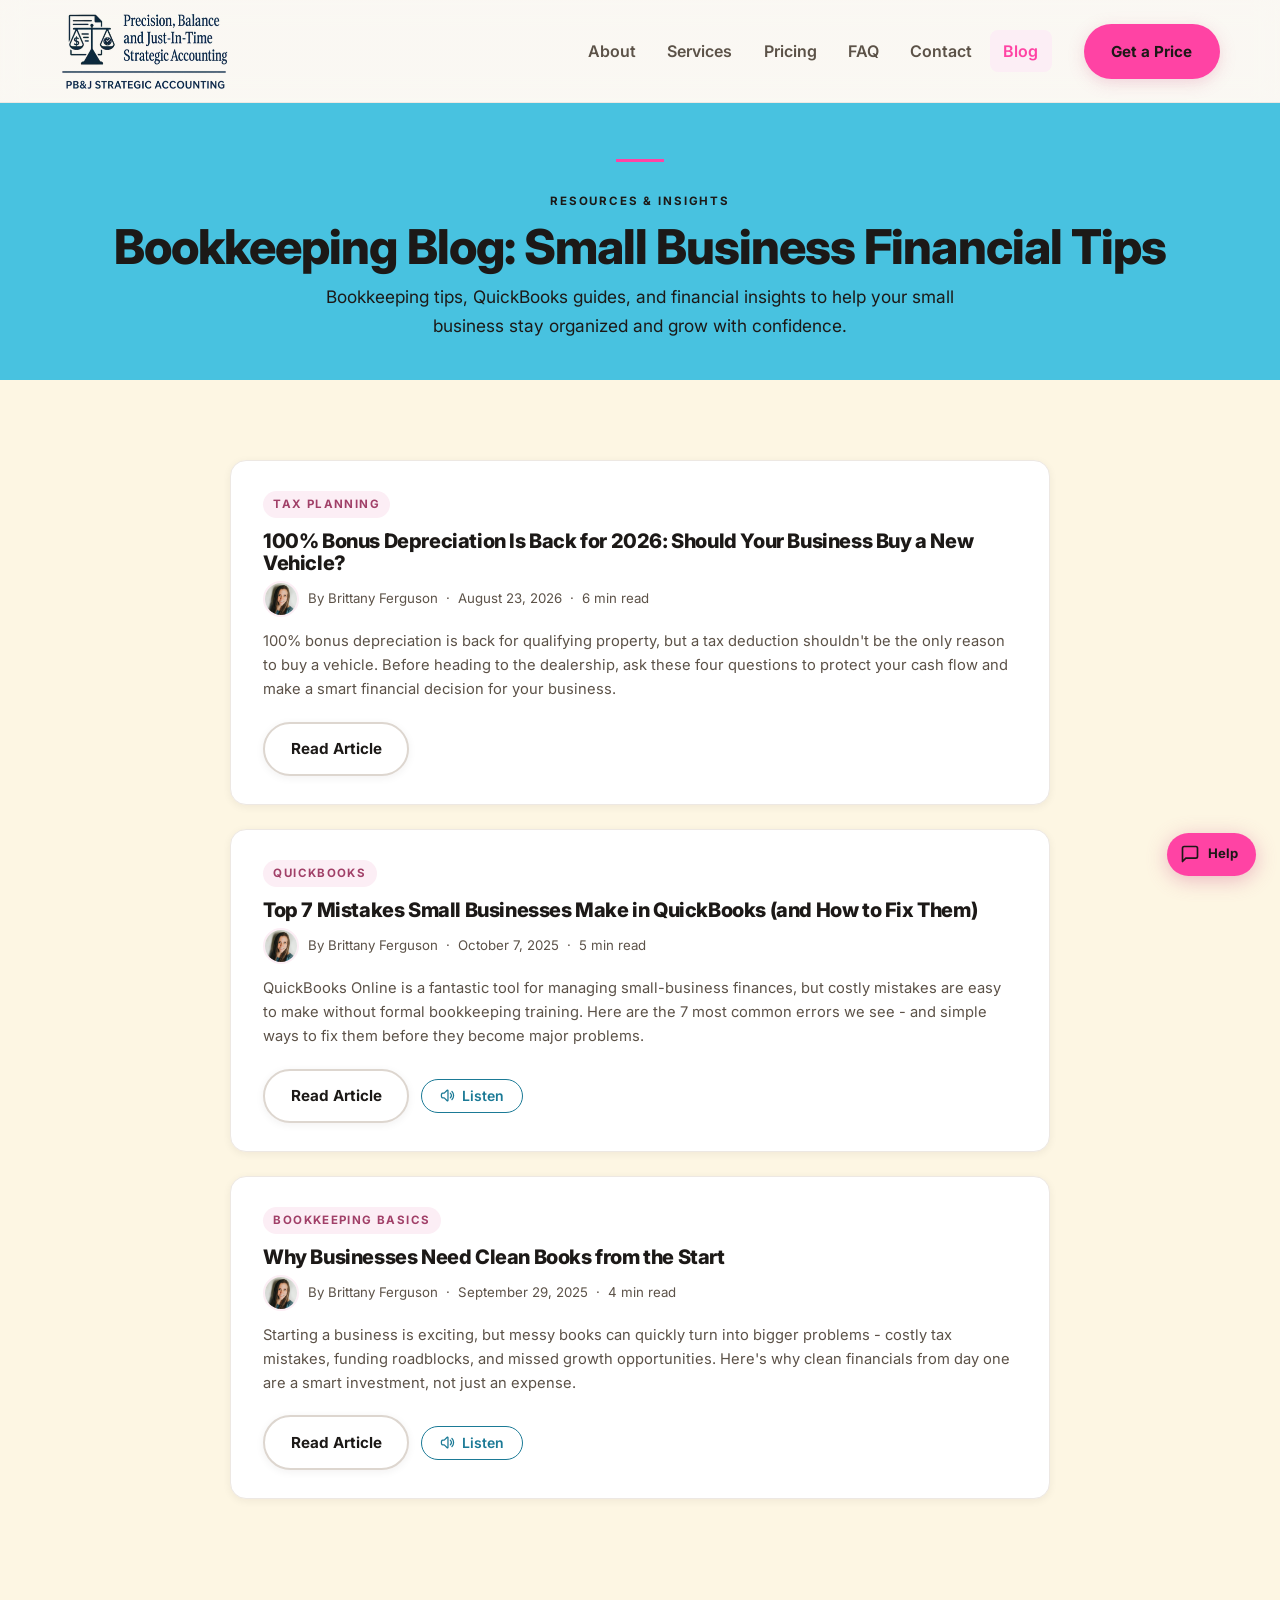
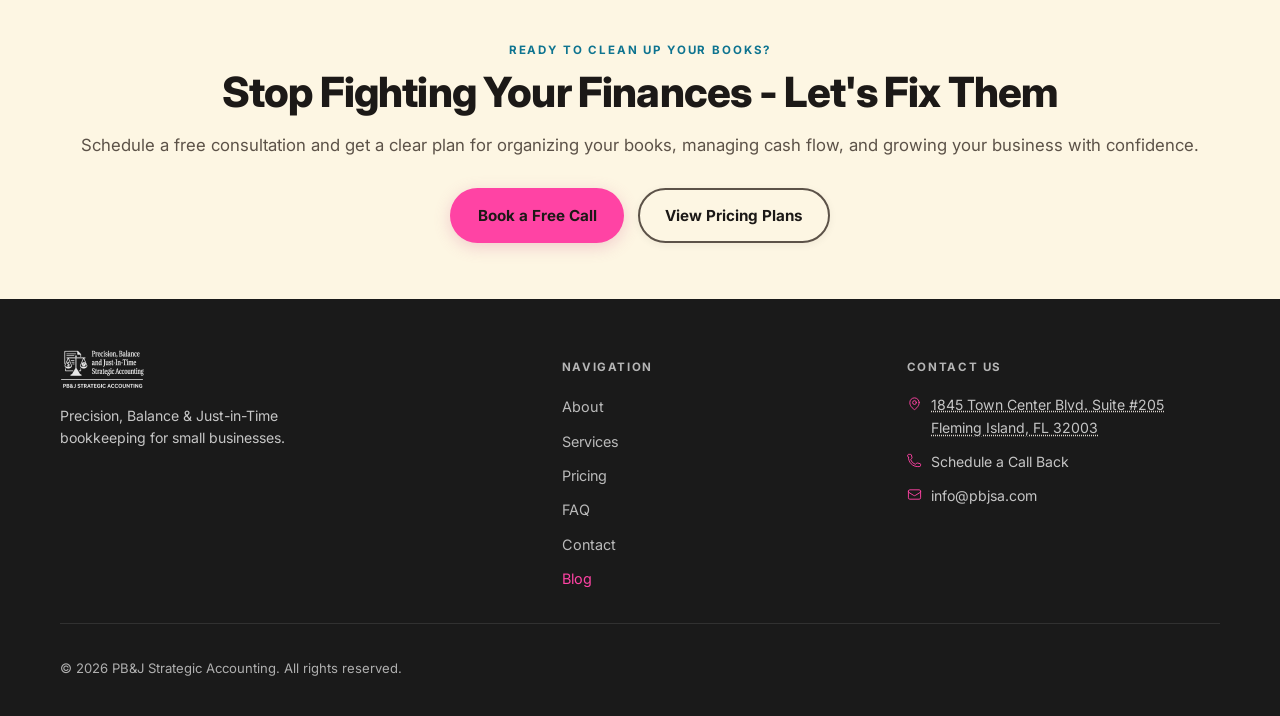
==== commit f8ca3ae8: "Add blog post: 100% Bonus Depreciation Is Back for 2026 New blog post from Brittany Ferguson coverin" ====
--- a/blog/index.html
+++ b/blog/index.html
@@ -2,8 +2,6 @@
 <html lang="en">
 <head>
   <meta charset="utf-8">
-  <script async src="https://www.googletagmanager.com/gtag/js?id=G-K6S8TPPMMZ"></script>
-  <script>window.dataLayer=window.dataLayer||[];function gtag(){dataLayer.push(arguments);}gtag('js',new Date());gtag('config','G-K6S8TPPMMZ');</script>
   <meta name="viewport" content="width=device-width, initial-scale=1">
   <title>Bookkeeping Blog | PB&amp;J Strategic Accounting</title>
   <meta name="description" content="Bookkeeping tips, QuickBooks guides, and strategic financial advice for Clay County small business owners. Read the latest from PB&amp;J Strategic Accounting.">
@@ -11,7 +9,6 @@
   <link rel="preconnect" href="https://fonts.googleapis.com">
   <link rel="preconnect" href="https://fonts.gstatic.com" crossorigin>
   <link rel="stylesheet" href="https://fonts.googleapis.com/css2?family=Inter:wght@400;600;700&display=swap" media="print" onload="this.media='all'">
-  <noscript><link rel="stylesheet" href="https://fonts.googleapis.com/css2?family=Inter:wght@400;600;700&display=swap"></noscript>
   <link rel="stylesheet" href="../assets/css/styles.css">
   <link rel="canonical" href="https://pbjsa.com/blog/">
   <meta property="og:type" content="website">
@@ -24,7 +21,6 @@
   <meta name="twitter:title" content="Bookkeeping Blog | PB&J Strategic Accounting">
   <meta name="twitter:description" content="Bookkeeping tips, QuickBooks guides, and strategic financial advice for Clay County small business owners. Read the latest from PB&J Strategic Accounting.">
   <meta name="twitter:image" content="https://pbjsa.com/assets/img/og-image.jpg">
-  <meta property="og:locale" content="en_US">
   <script type="application/ld+json">
   {
     "@context": "https://schema.org",
@@ -45,26 +41,11 @@
     "openingHours": "Mo-Fr 08:00-17:00",
     "priceRange": "$400-$2000",
     "image": "https://pbjsa.com/assets/img/pbj-logo-full.webp",
-    "founder": { "@type": "Person", "name": "Brittany Ferguson, CPA" },
+    "founder": { "@type": "Person", "name": "Brittany Ferguson" },
     "areaServed": [
       { "@type": "City", "name": "Fleming Island" },
       { "@type": "AdministrativeArea", "name": "Clay County, FL" },
       { "@type": "City", "name": "Jacksonville" }
-    ],
-    "sameAs": [
-      "https://www.google.com/maps?cid=16820855285451641250",
-      "https://www.linkedin.com/company/precision-balance-and-just-in-time-strategic-accounting/",
-      "https://www.facebook.com/profile.php?id=61574816177111"
-    ]
-  }
-  </script>
-  <script type="application/ld+json">
-  {
-    "@context": "https://schema.org",
-    "@type": "BreadcrumbList",
-    "itemListElement": [
-      { "@type": "ListItem", "position": 1, "name": "Home", "item": "https://pbjsa.com/" },
-      { "@type": "ListItem", "position": 2, "name": "Blog", "item": "https://pbjsa.com/blog/" }
     ]
   }
   </script>
@@ -76,20 +57,20 @@
   <!-- ── Header ──────────────────────────────────────────── -->
   <header class="site-header">
     <div class="container header-inner">
-      <a class="brand" href="/" aria-label="PB&amp;J Strategic Accounting - Home">
+      <a class="brand" href="../index.html" aria-label="PB&amp;J Strategic Accounting - Home">
         <img src="../assets/img/pbj-logo-full.webp" alt="PB&amp;J Strategic Accounting" class="site-logo" width="335" height="176">
       </a>
       <nav class="primary-nav" aria-label="Primary navigation">
         <ul class="nav-list">
-          <li><a href="/about">About</a></li>
-          <li><a href="/team">Team</a></li>
-          <li><a href="/services">Services</a></li>
-          <li><a href="/pricing">Pricing</a></li>
-          <li><a href="/contact">Contact</a></li>
-          <li><a href="/blog/" aria-current="page">Blog</a></li>
+          <li><a href="../about.html">About</a></li>
+          <li><a href="../services.html">Services</a></li>
+          <li><a href="../pricing.html">Pricing</a></li>
+          <li><a href="../faq.html">FAQ</a></li>
+          <li><a href="../contact.html">Contact</a></li>
+          <li><a href="index.html" aria-current="page">Blog</a></li>
         </ul>
       </nav>
-      <a class="btn nav-cta" href="/contact">Get a Price</a><ul class="social-links social-links--header" aria-label="Social media"><li><a href="https://www.linkedin.com/company/precision-balance-and-just-in-time-strategic-accounting/" target="_blank" rel="noopener" aria-label="PB&amp;J on LinkedIn"><svg class="social-ico" xmlns="http://www.w3.org/2000/svg" viewBox="0 0 24 24" fill="currentColor" aria-hidden="true" width="18" height="18"><path d="M20.45 20.45h-3.55v-5.57c0-1.33-.03-3.04-1.85-3.04-1.86 0-2.14 1.45-2.14 2.95v5.66H9.36V9h3.41v1.56h.05c.47-.9 1.64-1.85 3.37-1.85 3.6 0 4.27 2.37 4.27 5.45v6.29zM5.34 7.43a2.06 2.06 0 1 1 0-4.12 2.06 2.06 0 0 1 0 4.12zM7.12 20.45H3.56V9h3.56v11.45zM22.22 0H1.77C.79 0 0 .77 0 1.72v20.56C0 23.23.79 24 1.77 24h20.45c.98 0 1.78-.77 1.78-1.72V1.72C24 .77 23.2 0 22.22 0z"/></svg></a></li><li><a href="https://www.facebook.com/profile.php?id=61574816177111" target="_blank" rel="noopener" aria-label="PB&amp;J on Facebook"><svg class="social-ico" xmlns="http://www.w3.org/2000/svg" viewBox="0 0 24 24" fill="currentColor" aria-hidden="true" width="18" height="18"><path d="M22.675 0H1.325C.593 0 0 .593 0 1.325v21.351C0 23.407.593 24 1.325 24h11.494v-9.294H9.691V11.01h3.128V8.413c0-3.1 1.893-4.788 4.659-4.788 1.325 0 2.464.099 2.795.143v3.24l-1.918.001c-1.504 0-1.795.715-1.795 1.763v2.313h3.587l-.467 3.696h-3.12V24h6.116c.73 0 1.323-.593 1.323-1.325V1.325C24 .593 23.407 0 22.675 0z"/></svg></a></li></ul>
+      <a class="btn nav-cta" href="../contact.html">Get a Price</a>
       <button class="hamburger" id="hamburger" aria-expanded="false" aria-controls="mobile-nav" aria-label="Open navigation menu">
         <span aria-hidden="true"></span>
         <span aria-hidden="true"></span>
@@ -102,20 +83,20 @@
   <div class="mobile-nav" id="mobile-nav" role="dialog" aria-modal="true" aria-label="Navigation menu">
     <div class="mobile-nav-panel">
       <div class="mobile-nav-header">
-        <span class="brand" style="pointer-events:none;"><img src="../assets/img/pbj-logo-full.webp" alt="" class="site-logo" width="335" height="176" aria-hidden="true"></span>
+        <span class="brand" style="pointer-events:none;"><img src="assets/img/pbj-logo-full.webp" alt="" class="site-logo" width="335" height="176" aria-hidden="true"></span>
         <button class="mobile-nav-close" id="mobile-nav-close" aria-label="Close navigation menu"><svg xmlns="http://www.w3.org/2000/svg" viewBox="0 0 20 20" fill="currentColor" aria-hidden="true" width="18" height="18"><path d="M6.28 5.22a.75.75 0 0 0-1.06 1.06L8.94 10l-3.72 3.72a.75.75 0 1 0 1.06 1.06L10 11.06l3.72 3.72a.75.75 0 1 0 1.06-1.06L11.06 10l3.72-3.72a.75.75 0 0 0-1.06-1.06L10 8.94 6.28 5.22z"/></svg></button>
       </div>
       <nav aria-label="Mobile primary navigation">
         <ul class="mobile-nav-list">
-          <li><a href="/about">About</a></li>
-          <li><a href="/team">Team</a></li>
-          <li><a href="/services">Services</a></li>
-          <li><a href="/pricing">Pricing</a></li>
-          <li><a href="/contact">Contact</a></li>
-          <li><a href="/blog/" aria-current="page">Blog</a></li>
+          <li><a href="../about.html">About</a></li>
+          <li><a href="../services.html">Services</a></li>
+          <li><a href="../pricing.html">Pricing</a></li>
+          <li><a href="../faq.html">FAQ</a></li>
+          <li><a href="../contact.html">Contact</a></li>
+          <li><a href="index.html" aria-current="page">Blog</a></li>
         </ul>
       </nav>
-      <a class="btn" href="/contact" style="text-align:center;">Get a Price</a>
+      <a class="btn" href="../contact.html" style="text-align:center;">Get a Price</a>
     </div>
   </div>
 
@@ -133,25 +114,42 @@
     </section>
 
     <!-- Blog List -->
-    <section class="section section--tinted" aria-labelledby="posts-heading">
+    <section class="section" aria-labelledby="posts-heading">
       <div class="container">
         <h2 id="posts-heading" class="visually-hidden">All Posts</h2>
         <div class="blog-grid" style="max-width:820px;">
 
+          <article class="blog-card" aria-labelledby="post-3-title">
+            <span class="blog-card-tag">Tax Planning</span>
+            <h2 id="post-3-title">
+              <a href="100-percent-bonus-depreciation-2026-should-your-business-buy-a-vehicle.html">
+                100% Bonus Depreciation Is Back for 2026: Should Your Business Buy a New Vehicle?
+              </a>
+            </h2>
+            <div class="author-row">
+              <img src="../assets/img/brittany-headshot.webp" alt="Brittany Ferguson" class="author-avatar" loading="lazy">
+              <p class="post-meta">By Brittany Ferguson &nbsp;·&nbsp; <time datetime="2026-08-23">August 23, 2026</time> &nbsp;·&nbsp; 6 min read</p>
+            </div>
+            <p class="excerpt">100% bonus depreciation is back for qualifying property, but a tax deduction shouldn't be the only reason to buy a vehicle. Before heading to the dealership, ask these four questions to protect your cash flow and make a smart financial decision for your business.</p>
+            <div class="post-actions">
+              <a class="btn-secondary" href="100-percent-bonus-depreciation-2026-should-your-business-buy-a-vehicle.html">Read Article</a>
+            </div>
+          </article>
+
           <article class="blog-card" aria-labelledby="post-1-title">
             <span class="blog-card-tag">QuickBooks</span>
             <h2 id="post-1-title">
-              <a href="/blog/top-7-mistakes-small-businesses-make-in-quickbooks-and-how-to-fix-them">
+              <a href="top-7-mistakes-small-businesses-make-in-quickbooks-and-how-to-fix-them.html">
                 Top 7 Mistakes Small Businesses Make in QuickBooks (and How to Fix Them)
               </a>
             </h2>
             <div class="author-row">
-              <img src="../assets/img/brittany-headshot.webp" alt="Brittany Ferguson, CPA" class="author-avatar" loading="lazy">
-              <p class="post-meta">By Brittany Ferguson, CPA &nbsp;·&nbsp; <time datetime="2025-10-07">October 7, 2025</time> &nbsp;·&nbsp; 5 min read</p>
+              <img src="../assets/img/brittany-headshot.webp" alt="Brittany Ferguson" class="author-avatar" loading="lazy">
+              <p class="post-meta">By Brittany Ferguson &nbsp;·&nbsp; <time datetime="2025-10-07">October 7, 2025</time> &nbsp;·&nbsp; 5 min read</p>
             </div>
             <p class="excerpt">QuickBooks Online is a fantastic tool for managing small-business finances, but costly mistakes are easy to make without formal bookkeeping training. Here are the 7 most common errors we see - and simple ways to fix them before they become major problems.</p>
             <div class="post-actions">
-              <a class="btn-secondary" href="/blog/top-7-mistakes-small-businesses-make-in-quickbooks-and-how-to-fix-them">Read Article</a>
+              <a class="btn-secondary" href="top-7-mistakes-small-businesses-make-in-quickbooks-and-how-to-fix-them.html">Read Article</a>
               <button class="btn-listen" aria-expanded="false" aria-controls="player-1">
                 <svg xmlns="http://www.w3.org/2000/svg" width="15" height="15" fill="none" viewBox="0 0 24 24" stroke="currentColor" stroke-width="2" aria-hidden="true"><path stroke-linecap="round" stroke-linejoin="round" d="M19.114 5.636a9 9 0 0 1 0 12.728M16.463 8.288a5.25 5.25 0 0 1 0 7.424M6.75 8.25l4.72-4.72a.75.75 0 0 1 1.28.53v15.88a.75.75 0 0 1-1.28.53l-4.72-4.72H4.51c-.88 0-1.704-.507-1.938-1.354A9.009 9.009 0 0 1 2.25 12c0-.83.112-1.633.322-2.396C2.806 8.756 3.63 8.25 4.51 8.25H6.75z"/></svg>
                 Listen
@@ -182,17 +180,17 @@
           <article class="blog-card" aria-labelledby="post-2-title">
             <span class="blog-card-tag">Bookkeeping Basics</span>
             <h2 id="post-2-title">
-              <a href="/blog/why-businesses-need-clean-books-from-the-start">
+              <a href="why-businesses-need-clean-books-from-the-start.html">
                 Why Businesses Need Clean Books from the Start
               </a>
             </h2>
             <div class="author-row">
-              <img src="../assets/img/brittany-headshot.webp" alt="Brittany Ferguson, CPA" class="author-avatar" loading="lazy">
-              <p class="post-meta">By Brittany Ferguson, CPA &nbsp;·&nbsp; <time datetime="2025-09-29">September 29, 2025</time> &nbsp;·&nbsp; 4 min read</p>
+              <img src="../assets/img/brittany-headshot.webp" alt="Brittany Ferguson" class="author-avatar" loading="lazy">
+              <p class="post-meta">By Brittany Ferguson &nbsp;·&nbsp; <time datetime="2025-09-29">September 29, 2025</time> &nbsp;·&nbsp; 4 min read</p>
             </div>
             <p class="excerpt">Starting a business is exciting, but messy books can quickly turn into bigger problems - costly tax mistakes, funding roadblocks, and missed growth opportunities. Here's why clean financials from day one are a smart investment, not just an expense.</p>
             <div class="post-actions">
-              <a class="btn-secondary" href="/blog/why-businesses-need-clean-books-from-the-start">Read Article</a>
+              <a class="btn-secondary" href="why-businesses-need-clean-books-from-the-start.html">Read Article</a>
               <button class="btn-listen" aria-expanded="false" aria-controls="player-2">
                 <svg xmlns="http://www.w3.org/2000/svg" width="15" height="15" fill="none" viewBox="0 0 24 24" stroke="currentColor" stroke-width="2" aria-hidden="true"><path stroke-linecap="round" stroke-linejoin="round" d="M19.114 5.636a9 9 0 0 1 0 12.728M16.463 8.288a5.25 5.25 0 0 1 0 7.424M6.75 8.25l4.72-4.72a.75.75 0 0 1 1.28.53v15.88a.75.75 0 0 1-1.28.53l-4.72-4.72H4.51c-.88 0-1.704-.507-1.938-1.354A9.009 9.009 0 0 1 2.25 12c0-.83.112-1.633.322-2.396C2.806 8.756 3.63 8.25 4.51 8.25H6.75z"/></svg>
                 Listen
@@ -231,8 +229,8 @@
         <h2 id="blog-cta-heading">Stop Fighting Your Finances - Let's Fix Them</h2>
         <p>Schedule a free consultation and get a clear plan for organizing your books, managing cash flow, and growing your business with confidence.</p>
         <div class="btn-row" style="justify-content:center;">
-          <a class="btn" href="/contact">Book a Free Call</a>
-          <a class="btn-secondary" href="/pricing">View Pricing Plans</a>
+          <a class="btn" href="../contact.html">Book a Free Call</a>
+          <a class="btn-secondary" href="../pricing.html">View Pricing Plans</a>
         </div>
       </div>
     </section>
@@ -244,20 +242,18 @@
     <div class="container">
       <div class="footer-grid">
         <div>
-          <a class="footer-brand" href="/" aria-label="PB&amp;J Strategic Accounting - Home"><img src="../assets/img/pbj-logo-full.webp" alt="PB&amp;J Strategic Accounting" class="site-logo" width="335" height="176"></a>
+          <a class="footer-brand" href="../index.html" aria-label="PB&amp;J Strategic Accounting - Home"><img src="../assets/img/pbj-logo-full.webp" alt="PB&amp;J Strategic Accounting" class="site-logo" width="335" height="176"></a>
           <p class="footer-tagline">Precision, Balance &amp; Just-in-Time bookkeeping for small businesses.</p>
-          <ul class="social-links social-links--footer" aria-label="Social media"><li><a href="https://www.linkedin.com/company/precision-balance-and-just-in-time-strategic-accounting/" target="_blank" rel="noopener" aria-label="PB&amp;J on LinkedIn"><svg class="social-ico" xmlns="http://www.w3.org/2000/svg" viewBox="0 0 24 24" fill="currentColor" aria-hidden="true" width="18" height="18"><path d="M20.45 20.45h-3.55v-5.57c0-1.33-.03-3.04-1.85-3.04-1.86 0-2.14 1.45-2.14 2.95v5.66H9.36V9h3.41v1.56h.05c.47-.9 1.64-1.85 3.37-1.85 3.6 0 4.27 2.37 4.27 5.45v6.29zM5.34 7.43a2.06 2.06 0 1 1 0-4.12 2.06 2.06 0 0 1 0 4.12zM7.12 20.45H3.56V9h3.56v11.45zM22.22 0H1.77C.79 0 0 .77 0 1.72v20.56C0 23.23.79 24 1.77 24h20.45c.98 0 1.78-.77 1.78-1.72V1.72C24 .77 23.2 0 22.22 0z"/></svg></a></li><li><a href="https://www.facebook.com/profile.php?id=61574816177111" target="_blank" rel="noopener" aria-label="PB&amp;J on Facebook"><svg class="social-ico" xmlns="http://www.w3.org/2000/svg" viewBox="0 0 24 24" fill="currentColor" aria-hidden="true" width="18" height="18"><path d="M22.675 0H1.325C.593 0 0 .593 0 1.325v21.351C0 23.407.593 24 1.325 24h11.494v-9.294H9.691V11.01h3.128V8.413c0-3.1 1.893-4.788 4.659-4.788 1.325 0 2.464.099 2.795.143v3.24l-1.918.001c-1.504 0-1.795.715-1.795 1.763v2.313h3.587l-.467 3.696h-3.12V24h6.116c.73 0 1.323-.593 1.323-1.325V1.325C24 .593 23.407 0 22.675 0z"/></svg></a></li></ul>
 </div>
         <div>
           <p class="footer-col-label">Navigation</p>
           <ul class="footer-nav-list">
-            <li><a href="/about">About</a></li>
-            <li><a href="/team">Team</a></li>
-            <li><a href="/services">Services</a></li>
-            <li><a href="/pricing">Pricing</a></li>
-            <li><a href="/faq">FAQ</a></li>
-          <li><a href="/contact">Contact</a></li>
-            <li><a href="/blog/" aria-current="page">Blog</a></li>
+            <li><a href="../about.html">About</a></li>
+            <li><a href="../services.html">Services</a></li>
+            <li><a href="../pricing.html">Pricing</a></li>
+            <li><a href="../faq.html">FAQ</a></li>
+          <li><a href="../contact.html">Contact</a></li>
+            <li><a href="index.html" aria-current="page">Blog</a></li>
           </ul>
         </div>
         <div>
--- a/assets/css/styles.css
+++ b/assets/css/styles.css
@@ -73,7 +73,7 @@
 
 /* === hero-full variants === */
 .hero-full--short{aspect-ratio:3/1;max-height:52vh;min-height:300px}
-.hero-full--center .hero-full-gradient{background:rgba(0,0,0,.52)}
+.hero-full--center .hero-full-gradient{background:rgba(0,0,0,.62)}
 .hero-full--center .hero-full-overlay{width:100%;max-width:none;align-items:center;text-align:center;padding:clamp(1.5rem,4vw,3rem)}
 .hero-full--center .hero-full-overlay .section-rule{margin-left:auto;margin-right:auto}
 .hero-full--center .hero-full-overlay h1{font-size:clamp(1.9rem,3.6vw,2.9rem)}
@@ -122,10 +122,35 @@
 .why-card--j .why-rule{background:#0E7490}
 .why-card p{position:relative;margin:0;color:var(--text-muted);font-size:.96rem;line-height:1.62}
 /* === Video hero === */
-.hero-full video.hero-full-img{object-position:center}
+.hero-full--video{aspect-ratio:2/1;max-height:82vh}
+.hero-full--video .hero-full-img{object-position:center top}
+@media (max-width:700px){.hero-full--video{aspect-ratio:4/5}.hero-full--video .hero-full-img{object-position:center top}}
+.hero-full--video video.hero-full-img{object-position:center top}
 .hero-full .btn-ghost{background:transparent;color:#fff;border-color:rgba(255,255,255,.65)}
 .hero-full .btn-ghost:hover{background:rgba(255,255,255,.12);border-color:#fff;color:#fff}
 .hero-full-overlay .hero-stats{margin-top:2rem}
 .hero-full-overlay .hero-stat-val{color:#fff}
 .hero-full-overlay .hero-stat-lbl{color:rgba(255,255,255,.78)}
-@media (prefers-reduced-motion:reduce){.hero-full video{display:none}}+@media (prefers-reduced-motion:reduce){.hero-full video{display:none}}
+/* === Awards & accolades === */
+.awards-section{padding:3.75rem 0 4rem}
+.awards-row{display:flex;justify-content:center;align-items:flex-start;gap:clamp(2rem,6vw,4.5rem);flex-wrap:wrap;margin-top:2.25rem}
+.award-badge{display:flex;flex-direction:column;align-items:center;gap:1.05rem;max-width:250px;text-align:center}
+.award-seal{width:152px;height:152px;border-radius:50%;border:2px solid var(--gold);position:relative;display:flex;flex-direction:column;align-items:center;justify-content:center;gap:.3rem;background:var(--surface);box-shadow:0 12px 28px -16px rgba(184,136,42,.45);transition:transform .25s ease,box-shadow .25s ease}
+.award-badge:hover .award-seal{transform:translateY(-4px);box-shadow:0 18px 36px -16px rgba(184,136,42,.6)}
+.award-seal::before{content:"";position:absolute;inset:7px;border-radius:50%;border:1px solid var(--gold);opacity:.65}
+.award-seal-text{font-size:.64rem;font-weight:700;letter-spacing:.15em;text-transform:uppercase;color:var(--gold);line-height:1.6;padding:0 1rem}
+.award-seal-star{color:var(--gold);font-size:.7rem;line-height:1}
+.award-seal img{width:100%;height:100%;object-fit:contain;border-radius:50%;padding:10px}
+.award-name{font-weight:700;font-size:.98rem;color:var(--text);margin:0}
+.award-desc{font-size:.84rem;color:var(--text-muted);margin:0;line-height:1.55}
+.award-card{height:170px;width:210px;background:#fff;border:1px solid var(--surface-3);border-radius:16px;display:flex;align-items:center;justify-content:center;padding:1.15rem;box-shadow:0 12px 28px -16px rgba(28,25,23,.28);transition:transform .25s ease,box-shadow .25s ease}
+.award-badge:hover .award-card{transform:translateY(-4px);box-shadow:0 18px 38px -18px rgba(28,25,23,.4)}
+.award-card img{max-width:100%;max-height:100%;object-fit:contain;display:block}
+.hero-full--indent .hero-full-overlay{width:62%;max-width:none;padding-left:clamp(2rem,34vw,33rem);padding-right:clamp(1rem,2vw,1.5rem)}
+@media (max-width:700px){.hero-full--indent .hero-full-overlay{width:100%;max-width:none;padding-left:1.5rem}}
+.hero-full--indent .hero-full-gradient{background:linear-gradient(to right,rgba(0,0,0,.6) 0%,rgba(0,0,0,.62) 34%,rgba(0,0,0,.52) 60%,rgba(0,0,0,.12) 78%,rgba(0,0,0,0) 90%),linear-gradient(to bottom,rgba(0,0,0,.4) 0%,rgba(0,0,0,0) 28%)}
+/* === mobile hero content-driven override === */
+@media (max-width:700px){.hero-full{aspect-ratio:auto;max-height:none;min-height:64vh;display:flex;flex-direction:column;justify-content:flex-end}.hero-full--short{min-height:48vh}.hero-full-overlay{position:relative;inset:auto;top:auto;left:auto;right:auto;bottom:auto;width:100%;max-width:none;padding:5.25rem 1.5rem 2.25rem}.hero-full--indent .hero-full-overlay{padding-left:1.5rem}.hero-full-overlay .hero-stats{margin-top:1.25rem;gap:1.1rem}}
+/* === mobile header fit === */
+@media (max-width:600px){.header-inner{gap:.6rem}.site-header .site-logo{width:140px;height:auto}.nav-cta{padding-left:1rem;padding-right:1rem}}
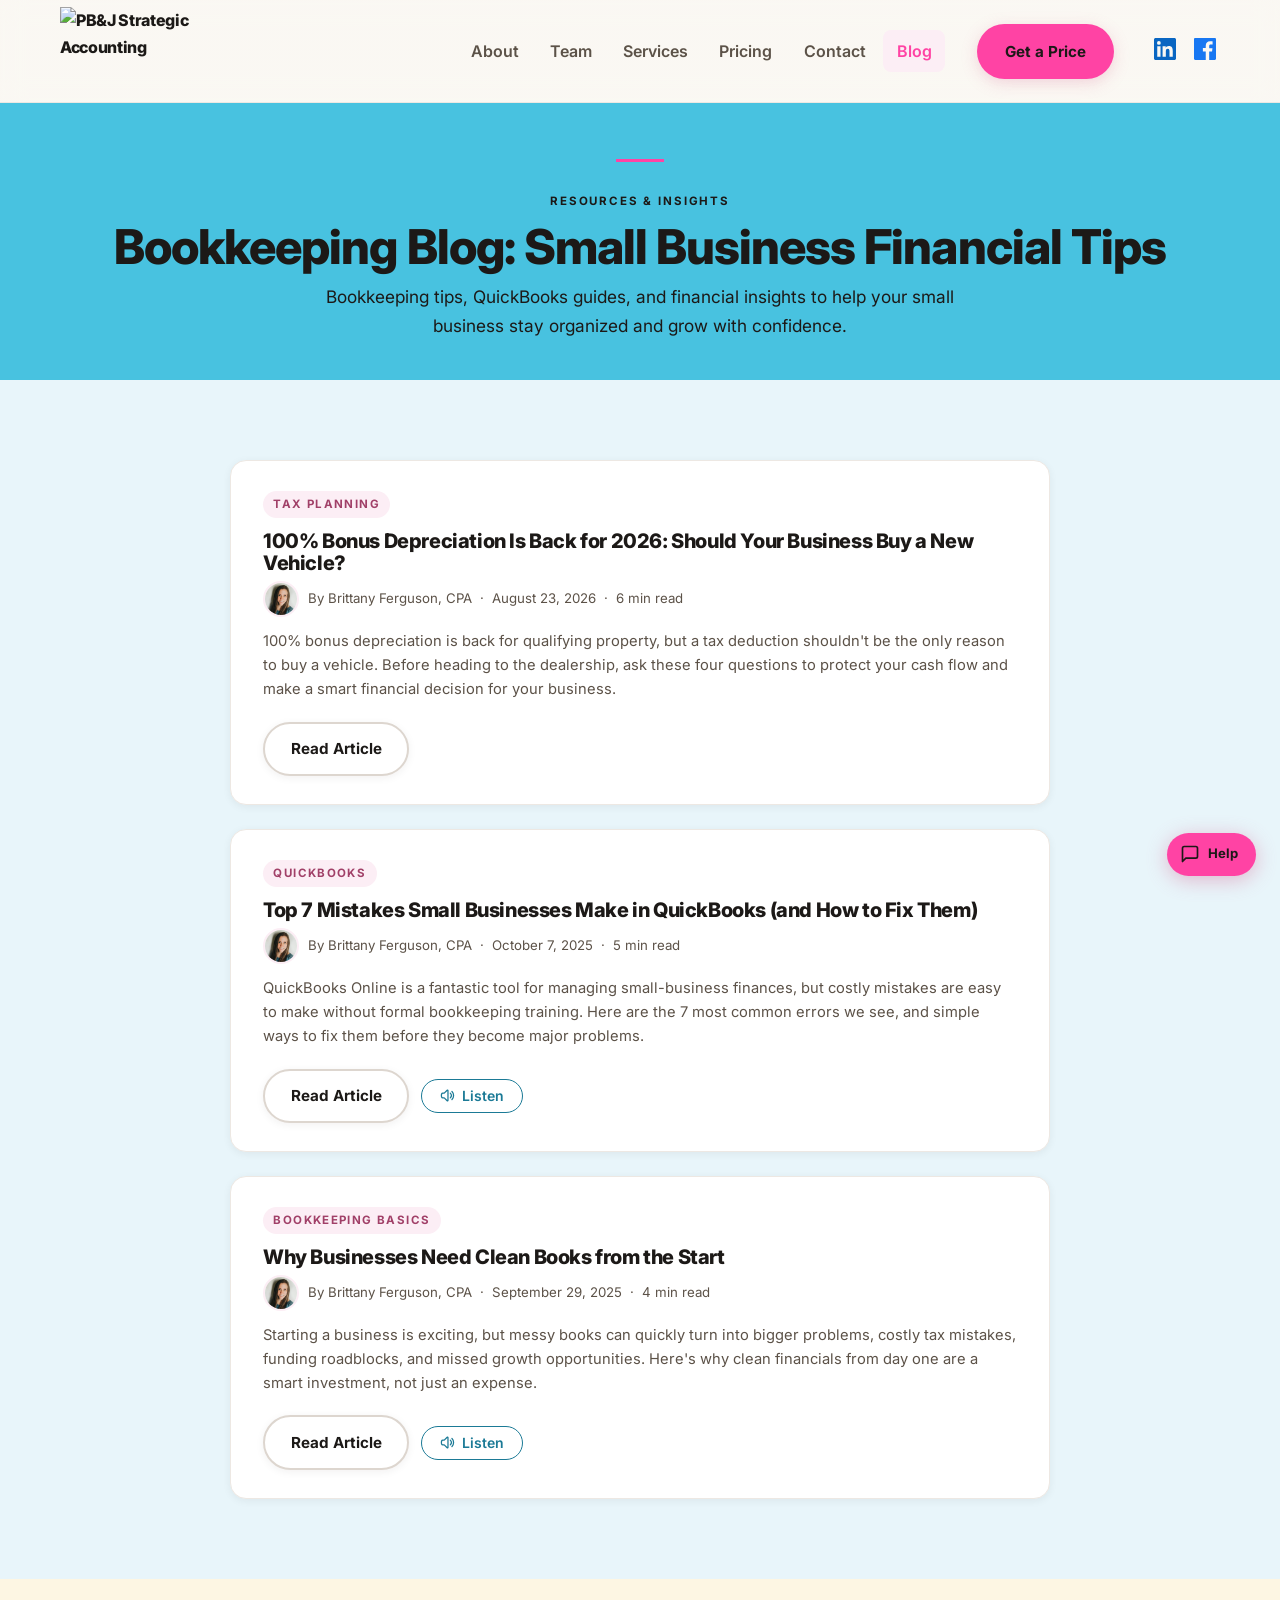
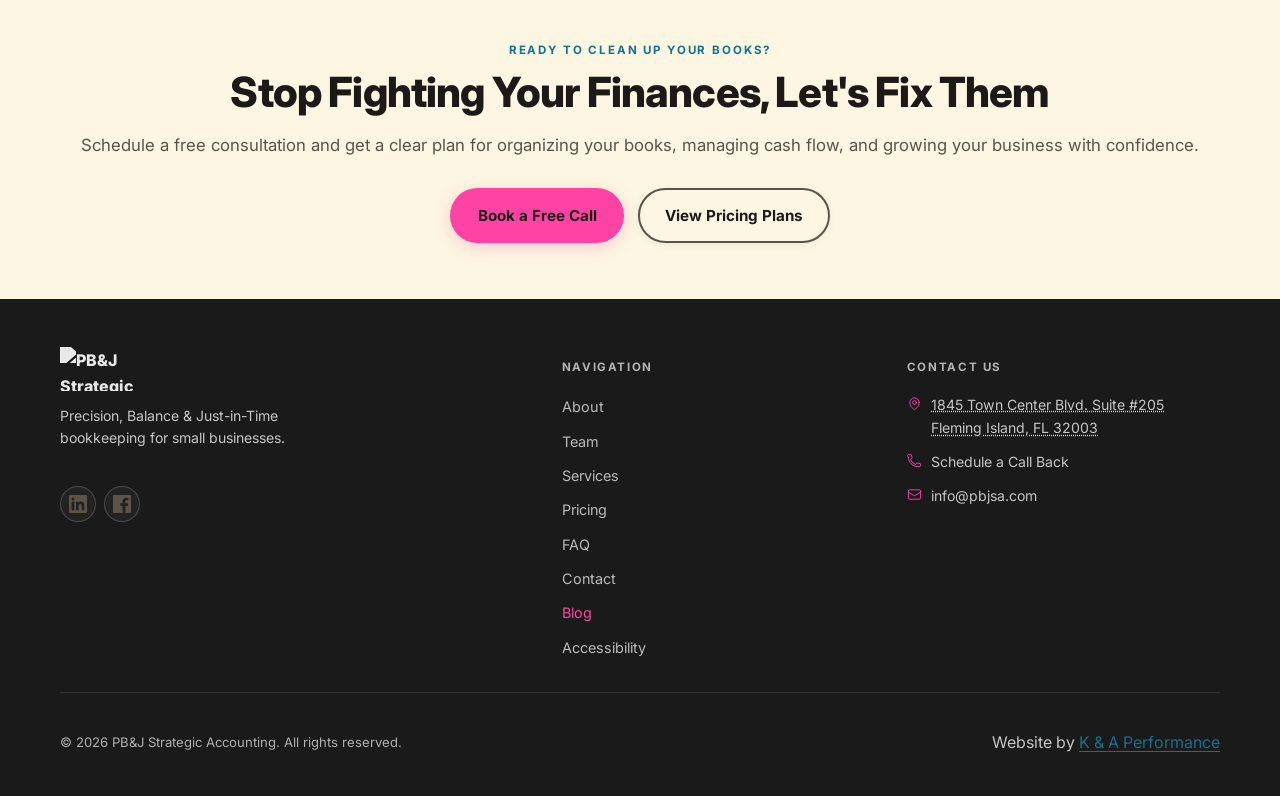
==== commit 91f2ab23: "blog index: add bonus depreciation post card" ====
--- a/blog/index.html
+++ b/blog/index.html
@@ -2,6 +2,8 @@
 <html lang="en">
 <head>
   <meta charset="utf-8">
+  <script async src="https://www.googletagmanager.com/gtag/js?id=G-K6S8TPPMMZ"></script>
+  <script>window.dataLayer=window.dataLayer||[];function gtag(){dataLayer.push(arguments);}gtag('js',new Date());gtag('config','G-K6S8TPPMMZ');</script>
   <meta name="viewport" content="width=device-width, initial-scale=1">
   <title>Bookkeeping Blog | PB&amp;J Strategic Accounting</title>
   <meta name="description" content="Bookkeeping tips, QuickBooks guides, and strategic financial advice for Clay County small business owners. Read the latest from PB&amp;J Strategic Accounting.">
@@ -9,6 +11,7 @@
   <link rel="preconnect" href="https://fonts.googleapis.com">
   <link rel="preconnect" href="https://fonts.gstatic.com" crossorigin>
   <link rel="stylesheet" href="https://fonts.googleapis.com/css2?family=Inter:wght@400;600;700&display=swap" media="print" onload="this.media='all'">
+  <noscript><link rel="stylesheet" href="https://fonts.googleapis.com/css2?family=Inter:wght@400;600;700&display=swap"></noscript>
   <link rel="stylesheet" href="../assets/css/styles.css">
   <link rel="canonical" href="https://pbjsa.com/blog/">
   <meta property="og:type" content="website">
@@ -21,6 +24,7 @@
   <meta name="twitter:title" content="Bookkeeping Blog | PB&J Strategic Accounting">
   <meta name="twitter:description" content="Bookkeeping tips, QuickBooks guides, and strategic financial advice for Clay County small business owners. Read the latest from PB&J Strategic Accounting.">
   <meta name="twitter:image" content="https://pbjsa.com/assets/img/og-image.jpg">
+  <meta property="og:locale" content="en_US">
   <script type="application/ld+json">
   {
     "@context": "https://schema.org",
@@ -41,11 +45,26 @@
     "openingHours": "Mo-Fr 08:00-17:00",
     "priceRange": "$400-$2000",
     "image": "https://pbjsa.com/assets/img/pbj-logo-full.webp",
-    "founder": { "@type": "Person", "name": "Brittany Ferguson" },
+    "founder": { "@type": "Person", "name": "Brittany Ferguson, CPA" },
     "areaServed": [
       { "@type": "City", "name": "Fleming Island" },
       { "@type": "AdministrativeArea", "name": "Clay County, FL" },
       { "@type": "City", "name": "Jacksonville" }
+    ],
+    "sameAs": [
+      "https://www.google.com/maps?cid=16820855285451641250",
+      "https://www.linkedin.com/company/precision-balance-and-just-in-time-strategic-accounting/",
+      "https://www.facebook.com/profile.php?id=61574816177111"
+    ]
+  }
+  </script>
+  <script type="application/ld+json">
+  {
+    "@context": "https://schema.org",
+    "@type": "BreadcrumbList",
+    "itemListElement": [
+      { "@type": "ListItem", "position": 1, "name": "Home", "item": "https://pbjsa.com/" },
+      { "@type": "ListItem", "position": 2, "name": "Blog", "item": "https://pbjsa.com/blog/" }
     ]
   }
   </script>
@@ -57,20 +76,20 @@
   <!-- ── Header ──────────────────────────────────────────── -->
   <header class="site-header">
     <div class="container header-inner">
-      <a class="brand" href="../index.html" aria-label="PB&amp;J Strategic Accounting - Home">
-        <img src="../assets/img/pbj-logo-full.webp" alt="PB&amp;J Strategic Accounting" class="site-logo" width="335" height="176">
+      <a class="brand" href="/" aria-label="PB&amp;J Strategic Accounting - Home">
+        <img src="../assets/img/pbj-logo-full.svg" alt="PB&amp;J Strategic Accounting" class="site-logo" width="555" height="263">
       </a>
       <nav class="primary-nav" aria-label="Primary navigation">
         <ul class="nav-list">
-          <li><a href="../about.html">About</a></li>
-          <li><a href="../services.html">Services</a></li>
-          <li><a href="../pricing.html">Pricing</a></li>
-          <li><a href="../faq.html">FAQ</a></li>
-          <li><a href="../contact.html">Contact</a></li>
-          <li><a href="index.html" aria-current="page">Blog</a></li>
+          <li><a href="/about">About</a></li>
+          <li><a href="/team">Team</a></li>
+          <li><a href="/services">Services</a></li>
+          <li><a href="/pricing">Pricing</a></li>
+          <li><a href="/contact">Contact</a></li>
+          <li><a href="/blog/" aria-current="page">Blog</a></li>
         </ul>
       </nav>
-      <a class="btn nav-cta" href="../contact.html">Get a Price</a>
+      <a class="btn nav-cta" href="/contact">Get a Price</a><ul class="social-links social-links--header" aria-label="Social media"><li><a href="https://www.linkedin.com/company/precision-balance-and-just-in-time-strategic-accounting/" target="_blank" rel="noopener" aria-label="PB&amp;J on LinkedIn"><svg class="social-ico" xmlns="http://www.w3.org/2000/svg" viewBox="0 0 24 24" fill="currentColor" aria-hidden="true" width="18" height="18"><path d="M20.45 20.45h-3.55v-5.57c0-1.33-.03-3.04-1.85-3.04-1.86 0-2.14 1.45-2.14 2.95v5.66H9.36V9h3.41v1.56h.05c.47-.9 1.64-1.85 3.37-1.85 3.6 0 4.27 2.37 4.27 5.45v6.29zM5.34 7.43a2.06 2.06 0 1 1 0-4.12 2.06 2.06 0 0 1 0 4.12zM7.12 20.45H3.56V9h3.56v11.45zM22.22 0H1.77C.79 0 0 .77 0 1.72v20.56C0 23.23.79 24 1.77 24h20.45c.98 0 1.78-.77 1.78-1.72V1.72C24 .77 23.2 0 22.22 0z"/></svg></a></li><li><a href="https://www.facebook.com/profile.php?id=61574816177111" target="_blank" rel="noopener" aria-label="PB&amp;J on Facebook"><svg class="social-ico" xmlns="http://www.w3.org/2000/svg" viewBox="0 0 24 24" fill="currentColor" aria-hidden="true" width="18" height="18"><path d="M22.675 0H1.325C.593 0 0 .593 0 1.325v21.351C0 23.407.593 24 1.325 24h11.494v-9.294H9.691V11.01h3.128V8.413c0-3.1 1.893-4.788 4.659-4.788 1.325 0 2.464.099 2.795.143v3.24l-1.918.001c-1.504 0-1.795.715-1.795 1.763v2.313h3.587l-.467 3.696h-3.12V24h6.116c.73 0 1.323-.593 1.323-1.325V1.325C24 .593 23.407 0 22.675 0z"/></svg></a></li></ul>
       <button class="hamburger" id="hamburger" aria-expanded="false" aria-controls="mobile-nav" aria-label="Open navigation menu">
         <span aria-hidden="true"></span>
         <span aria-hidden="true"></span>
@@ -83,25 +102,25 @@
   <div class="mobile-nav" id="mobile-nav" role="dialog" aria-modal="true" aria-label="Navigation menu">
     <div class="mobile-nav-panel">
       <div class="mobile-nav-header">
-        <span class="brand" style="pointer-events:none;"><img src="assets/img/pbj-logo-full.webp" alt="" class="site-logo" width="335" height="176" aria-hidden="true"></span>
+        <span class="brand" style="pointer-events:none;"><img src="../assets/img/pbj-logo-full.svg" alt="" class="site-logo" width="555" height="263" aria-hidden="true"></span>
         <button class="mobile-nav-close" id="mobile-nav-close" aria-label="Close navigation menu"><svg xmlns="http://www.w3.org/2000/svg" viewBox="0 0 20 20" fill="currentColor" aria-hidden="true" width="18" height="18"><path d="M6.28 5.22a.75.75 0 0 0-1.06 1.06L8.94 10l-3.72 3.72a.75.75 0 1 0 1.06 1.06L10 11.06l3.72 3.72a.75.75 0 1 0 1.06-1.06L11.06 10l3.72-3.72a.75.75 0 0 0-1.06-1.06L10 8.94 6.28 5.22z"/></svg></button>
       </div>
       <nav aria-label="Mobile primary navigation">
         <ul class="mobile-nav-list">
-          <li><a href="../about.html">About</a></li>
-          <li><a href="../services.html">Services</a></li>
-          <li><a href="../pricing.html">Pricing</a></li>
-          <li><a href="../faq.html">FAQ</a></li>
-          <li><a href="../contact.html">Contact</a></li>
-          <li><a href="index.html" aria-current="page">Blog</a></li>
+          <li><a href="/about">About</a></li>
+          <li><a href="/team">Team</a></li>
+          <li><a href="/services">Services</a></li>
+          <li><a href="/pricing">Pricing</a></li>
+          <li><a href="/contact">Contact</a></li>
+          <li><a href="/blog/" aria-current="page">Blog</a></li>
         </ul>
       </nav>
-      <a class="btn" href="../contact.html" style="text-align:center;">Get a Price</a>
+      <a class="btn" href="/contact" style="text-align:center;">Get a Price</a>
     </div>
   </div>
 
   <!-- ── Main ────────────────────────────────────────────── -->
-  <main id="main">
+  <main id="main" tabindex="-1">
 
     <!-- Page Hero -->
     <section class="page-hero" aria-labelledby="blog-heading">
@@ -114,7 +133,7 @@
     </section>
 
     <!-- Blog List -->
-    <section class="section" aria-labelledby="posts-heading">
+    <section class="section section--tinted" aria-labelledby="posts-heading">
       <div class="container">
         <h2 id="posts-heading" class="visually-hidden">All Posts</h2>
         <div class="blog-grid" style="max-width:820px;">
@@ -122,34 +141,34 @@
           <article class="blog-card" aria-labelledby="post-3-title">
             <span class="blog-card-tag">Tax Planning</span>
             <h2 id="post-3-title">
-              <a href="100-percent-bonus-depreciation-2026-should-your-business-buy-a-vehicle.html">
+              <a href="/blog/100-percent-bonus-depreciation-2026-should-your-business-buy-a-vehicle">
                 100% Bonus Depreciation Is Back for 2026: Should Your Business Buy a New Vehicle?
               </a>
             </h2>
             <div class="author-row">
-              <img src="../assets/img/brittany-headshot.webp" alt="Brittany Ferguson" class="author-avatar" loading="lazy">
-              <p class="post-meta">By Brittany Ferguson &nbsp;·&nbsp; <time datetime="2026-08-23">August 23, 2026</time> &nbsp;·&nbsp; 6 min read</p>
+              <img src="../assets/img/brittany-headshot.webp" alt="" class="author-avatar" loading="lazy">
+              <p class="post-meta">By Brittany Ferguson, CPA &nbsp;·&nbsp; <time datetime="2026-08-23">August 23, 2026</time> &nbsp;·&nbsp; 6 min read</p>
             </div>
             <p class="excerpt">100% bonus depreciation is back for qualifying property, but a tax deduction shouldn't be the only reason to buy a vehicle. Before heading to the dealership, ask these four questions to protect your cash flow and make a smart financial decision for your business.</p>
             <div class="post-actions">
-              <a class="btn-secondary" href="100-percent-bonus-depreciation-2026-should-your-business-buy-a-vehicle.html">Read Article</a>
+              <a class="btn-secondary" href="/blog/100-percent-bonus-depreciation-2026-should-your-business-buy-a-vehicle">Read Article</a>
             </div>
           </article>
 
           <article class="blog-card" aria-labelledby="post-1-title">
             <span class="blog-card-tag">QuickBooks</span>
             <h2 id="post-1-title">
-              <a href="top-7-mistakes-small-businesses-make-in-quickbooks-and-how-to-fix-them.html">
+              <a href="/blog/top-7-mistakes-small-businesses-make-in-quickbooks-and-how-to-fix-them">
                 Top 7 Mistakes Small Businesses Make in QuickBooks (and How to Fix Them)
               </a>
             </h2>
             <div class="author-row">
-              <img src="../assets/img/brittany-headshot.webp" alt="Brittany Ferguson" class="author-avatar" loading="lazy">
-              <p class="post-meta">By Brittany Ferguson &nbsp;·&nbsp; <time datetime="2025-10-07">October 7, 2025</time> &nbsp;·&nbsp; 5 min read</p>
-            </div>
-            <p class="excerpt">QuickBooks Online is a fantastic tool for managing small-business finances, but costly mistakes are easy to make without formal bookkeeping training. Here are the 7 most common errors we see - and simple ways to fix them before they become major problems.</p>
+              <img src="../assets/img/brittany-headshot.webp" alt="" class="author-avatar" loading="lazy">
+              <p class="post-meta">By Brittany Ferguson, CPA &nbsp;·&nbsp; <time datetime="2025-10-07">October 7, 2025</time> &nbsp;·&nbsp; 5 min read</p>
+            </div>
+            <p class="excerpt">QuickBooks Online is a fantastic tool for managing small-business finances, but costly mistakes are easy to make without formal bookkeeping training. Here are the 7 most common errors we see, and simple ways to fix them before they become major problems.</p>
             <div class="post-actions">
-              <a class="btn-secondary" href="top-7-mistakes-small-businesses-make-in-quickbooks-and-how-to-fix-them.html">Read Article</a>
+              <a class="btn-secondary" href="/blog/top-7-mistakes-small-businesses-make-in-quickbooks-and-how-to-fix-them">Read Article</a>
               <button class="btn-listen" aria-expanded="false" aria-controls="player-1">
                 <svg xmlns="http://www.w3.org/2000/svg" width="15" height="15" fill="none" viewBox="0 0 24 24" stroke="currentColor" stroke-width="2" aria-hidden="true"><path stroke-linecap="round" stroke-linejoin="round" d="M19.114 5.636a9 9 0 0 1 0 12.728M16.463 8.288a5.25 5.25 0 0 1 0 7.424M6.75 8.25l4.72-4.72a.75.75 0 0 1 1.28.53v15.88a.75.75 0 0 1-1.28.53l-4.72-4.72H4.51c-.88 0-1.704-.507-1.938-1.354A9.009 9.009 0 0 1 2.25 12c0-.83.112-1.633.322-2.396C2.806 8.756 3.63 8.25 4.51 8.25H6.75z"/></svg>
                 Listen
@@ -180,17 +199,17 @@
           <article class="blog-card" aria-labelledby="post-2-title">
             <span class="blog-card-tag">Bookkeeping Basics</span>
             <h2 id="post-2-title">
-              <a href="why-businesses-need-clean-books-from-the-start.html">
+              <a href="/blog/why-businesses-need-clean-books-from-the-start">
                 Why Businesses Need Clean Books from the Start
               </a>
             </h2>
             <div class="author-row">
-              <img src="../assets/img/brittany-headshot.webp" alt="Brittany Ferguson" class="author-avatar" loading="lazy">
-              <p class="post-meta">By Brittany Ferguson &nbsp;·&nbsp; <time datetime="2025-09-29">September 29, 2025</time> &nbsp;·&nbsp; 4 min read</p>
-            </div>
-            <p class="excerpt">Starting a business is exciting, but messy books can quickly turn into bigger problems - costly tax mistakes, funding roadblocks, and missed growth opportunities. Here's why clean financials from day one are a smart investment, not just an expense.</p>
+              <img src="../assets/img/brittany-headshot.webp" alt="" class="author-avatar" loading="lazy">
+              <p class="post-meta">By Brittany Ferguson, CPA &nbsp;·&nbsp; <time datetime="2025-09-29">September 29, 2025</time> &nbsp;·&nbsp; 4 min read</p>
+            </div>
+            <p class="excerpt">Starting a business is exciting, but messy books can quickly turn into bigger problems, costly tax mistakes, funding roadblocks, and missed growth opportunities. Here's why clean financials from day one are a smart investment, not just an expense.</p>
             <div class="post-actions">
-              <a class="btn-secondary" href="why-businesses-need-clean-books-from-the-start.html">Read Article</a>
+              <a class="btn-secondary" href="/blog/why-businesses-need-clean-books-from-the-start">Read Article</a>
               <button class="btn-listen" aria-expanded="false" aria-controls="player-2">
                 <svg xmlns="http://www.w3.org/2000/svg" width="15" height="15" fill="none" viewBox="0 0 24 24" stroke="currentColor" stroke-width="2" aria-hidden="true"><path stroke-linecap="round" stroke-linejoin="round" d="M19.114 5.636a9 9 0 0 1 0 12.728M16.463 8.288a5.25 5.25 0 0 1 0 7.424M6.75 8.25l4.72-4.72a.75.75 0 0 1 1.28.53v15.88a.75.75 0 0 1-1.28.53l-4.72-4.72H4.51c-.88 0-1.704-.507-1.938-1.354A9.009 9.009 0 0 1 2.25 12c0-.83.112-1.633.322-2.396C2.806 8.756 3.63 8.25 4.51 8.25H6.75z"/></svg>
                 Listen
@@ -226,11 +245,11 @@
     <section class="cta-strip" aria-labelledby="blog-cta-heading">
       <div class="container">
         <span class="eyebrow" style="color:#0E7490;">Ready to Clean Up Your Books?</span>
-        <h2 id="blog-cta-heading">Stop Fighting Your Finances - Let's Fix Them</h2>
+        <h2 id="blog-cta-heading">Stop Fighting Your Finances, Let's Fix Them</h2>
         <p>Schedule a free consultation and get a clear plan for organizing your books, managing cash flow, and growing your business with confidence.</p>
         <div class="btn-row" style="justify-content:center;">
-          <a class="btn" href="../contact.html">Book a Free Call</a>
-          <a class="btn-secondary" href="../pricing.html">View Pricing Plans</a>
+          <a class="btn" href="/contact">Book a Free Call</a>
+          <a class="btn-secondary" href="/pricing">View Pricing Plans</a>
         </div>
       </div>
     </section>
@@ -242,35 +261,42 @@
     <div class="container">
       <div class="footer-grid">
         <div>
-          <a class="footer-brand" href="../index.html" aria-label="PB&amp;J Strategic Accounting - Home"><img src="../assets/img/pbj-logo-full.webp" alt="PB&amp;J Strategic Accounting" class="site-logo" width="335" height="176"></a>
+          <a class="footer-brand" href="/" aria-label="PB&amp;J Strategic Accounting - Home"><img src="../assets/img/pbj-logo-full-white.svg" alt="PB&amp;J Strategic Accounting" class="site-logo" width="555" height="263"></a>
           <p class="footer-tagline">Precision, Balance &amp; Just-in-Time bookkeeping for small businesses.</p>
+          <ul class="social-links social-links--footer" aria-label="Social media"><li><a href="https://www.linkedin.com/company/precision-balance-and-just-in-time-strategic-accounting/" target="_blank" rel="noopener" aria-label="PB&amp;J on LinkedIn"><svg class="social-ico" xmlns="http://www.w3.org/2000/svg" viewBox="0 0 24 24" fill="currentColor" aria-hidden="true" width="18" height="18"><path d="M20.45 20.45h-3.55v-5.57c0-1.33-.03-3.04-1.85-3.04-1.86 0-2.14 1.45-2.14 2.95v5.66H9.36V9h3.41v1.56h.05c.47-.9 1.64-1.85 3.37-1.85 3.6 0 4.27 2.37 4.27 5.45v6.29zM5.34 7.43a2.06 2.06 0 1 1 0-4.12 2.06 2.06 0 0 1 0 4.12zM7.12 20.45H3.56V9h3.56v11.45zM22.22 0H1.77C.79 0 0 .77 0 1.72v20.56C0 23.23.79 24 1.77 24h20.45c.98 0 1.78-.77 1.78-1.72V1.72C24 .77 23.2 0 22.22 0z"/></svg></a></li><li><a href="https://www.facebook.com/profile.php?id=61574816177111" target="_blank" rel="noopener" aria-label="PB&amp;J on Facebook"><svg class="social-ico" xmlns="http://www.w3.org/2000/svg" viewBox="0 0 24 24" fill="currentColor" aria-hidden="true" width="18" height="18"><path d="M22.675 0H1.325C.593 0 0 .593 0 1.325v21.351C0 23.407.593 24 1.325 24h11.494v-9.294H9.691V11.01h3.128V8.413c0-3.1 1.893-4.788 4.659-4.788 1.325 0 2.464.099 2.795.143v3.24l-1.918.001c-1.504 0-1.795.715-1.795 1.763v2.313h3.587l-.467 3.696h-3.12V24h6.116c.73 0 1.323-.593 1.323-1.325V1.325C24 .593 23.407 0 22.675 0z"/></svg></a></li></ul>
 </div>
         <div>
-          <p class="footer-col-label">Navigation</p>
-          <ul class="footer-nav-list">
-            <li><a href="../about.html">About</a></li>
-            <li><a href="../services.html">Services</a></li>
-            <li><a href="../pricing.html">Pricing</a></li>
-            <li><a href="../faq.html">FAQ</a></li>
-          <li><a href="../contact.html">Contact</a></li>
-            <li><a href="index.html" aria-current="page">Blog</a></li>
-          </ul>
+          <nav aria-label="Footer">
+            <p class="footer-col-label">Navigation</p>
+            <ul class="footer-nav-list">
+              <li><a href="/about">About</a></li>
+              <li><a href="/team">Team</a></li>
+              <li><a href="/services">Services</a></li>
+              <li><a href="/pricing">Pricing</a></li>
+              <li><a href="/faq">FAQ</a></li>
+              <li><a href="/contact">Contact</a></li>
+              <li><a href="/blog/" aria-current="page">Blog</a></li>
+              <li><a href="/accessibility">Accessibility</a></li>
+            </ul>
+          </nav>
         </div>
         <div>
           <p class="footer-col-label">Contact Us</p>
           <div class="footer-contact-item"><svg xmlns="http://www.w3.org/2000/svg" fill="none" viewBox="0 0 24 24" stroke="currentColor" stroke-width="1.5" aria-hidden="true"><path stroke-linecap="round" stroke-linejoin="round" d="M15 10.5a3 3 0 1 1-6 0 3 3 0 0 1 6 0z"/><path stroke-linecap="round" stroke-linejoin="round" d="M19.5 10.5c0 7.142-7.5 11.25-7.5 11.25S4.5 17.642 4.5 10.5a7.5 7.5 0 1 1 15 0z"/></svg><div class="maps-trigger maps-trigger--footer">
-              <address style="font-style:normal;" aria-label="Open in Maps: 1845 Town Center Blvd Suite 205, Fleming Island FL 32003">1845 Town Center Blvd. Suite #205<br>Fleming Island, FL 32003</address>
-              <div class="maps-popover maps-popover--up" role="dialog" aria-label="Open address in maps">
+              <span class="visually-hidden">Open in maps:</span>
+              <address style="font-style:normal;">1845 Town Center Blvd. Suite #205<br>Fleming Island, FL 32003</address>
+              <div class="maps-popover maps-popover--up" role="group" aria-label="Open address in maps">
                 <a href="https://www.google.com/maps/search/?api=1&query=1845+Town+Center+Blvd+Suite+205+Fleming+Island+FL+32003" target="_blank" rel="noopener"><svg xmlns="http://www.w3.org/2000/svg" width="16" height="16" viewBox="0 0 24 24" fill="none" stroke="currentColor" stroke-width="1.5" aria-hidden="true"><path stroke-linecap="round" stroke-linejoin="round" d="M9 6.75V15m6-6v8.25m.503 3.498 4.875-2.437c.381-.19.622-.58.622-1.006V4.82c0-.836-.88-1.38-1.628-1.006l-3.869 1.934c-.317.159-.69.159-1.006 0L9.503 3.252a1.125 1.125 0 0 0-1.006 0L3.622 5.689C3.24 5.88 3 6.27 3 6.695V19.18c0 .836.88 1.38 1.628 1.006l3.869-1.934c.317-.159.69-.159 1.006 0l4.994 2.497c.317.158.69.158 1.006 0z"/></svg>Google Maps</a>
                 <a href="https://maps.apple.com/?q=1845+Town+Center+Blvd+Suite+205+Fleming+Island+FL+32003" target="_blank" rel="noopener nofollow"><svg xmlns="http://www.w3.org/2000/svg" width="16" height="16" viewBox="0 0 24 24" fill="none" stroke="currentColor" stroke-width="1.5" aria-hidden="true"><path stroke-linecap="round" stroke-linejoin="round" d="M15 10.5a3 3 0 1 1-6 0 3 3 0 0 1 6 0z"/><path stroke-linecap="round" stroke-linejoin="round" d="M19.5 10.5c0 7.142-7.5 11.25-7.5 11.25S4.5 17.642 4.5 10.5a7.5 7.5 0 1 1 15 0z"/></svg>Apple Maps</a>
               </div>
             </div></div>
-          <div class="footer-contact-item"><svg xmlns="http://www.w3.org/2000/svg" fill="none" viewBox="0 0 24 24" stroke="currentColor" stroke-width="1.5" aria-hidden="true"><path stroke-linecap="round" stroke-linejoin="round" d="M2.25 6.75c0 8.284 6.716 15 15 15h2.25a2.25 2.25 0 0 0 2.25-2.25v-1.372c0-.516-.351-.966-.852-1.091l-4.423-1.106c-.44-.11-.902.055-1.173.417l-.97 1.293c-.282.376-.769.542-1.21.38a12.035 12.035 0 0 1-7.143-7.143c-.162-.441.004-.928.38-1.21l1.293-.97c.363-.271.527-.734.417-1.173L6.963 3.102a1.125 1.125 0 0 0-1.091-.852H4.5A2.25 2.25 0 0 0 2.25 6.75z"/></svg><a href="#" data-open-callback>Schedule a Call Back</a></div>
-          <div class="footer-contact-item"><svg xmlns="http://www.w3.org/2000/svg" fill="none" viewBox="0 0 24 24" stroke="currentColor" stroke-width="1.5" aria-hidden="true"><path stroke-linecap="round" stroke-linejoin="round" d="M21.75 6.75v10.5a2.25 2.25 0 0 1-2.25 2.25h-15a2.25 2.25 0 0 1-2.25-2.25V6.75m19.5 0A2.25 2.25 0 0 0 19.5 4.5h-15a2.25 2.25 0 0 0-2.25 2.25m19.5 0v.243a2.25 2.25 0 0 1-1.07 1.916l-7.5 4.615a2.25 2.25 0 0 1-2.36 0L3.32 8.91a2.25 2.25 0 0 1-1.07-1.916V6.75"/></svg><a href="mailto:info@pbjsa.com">info@pbjsa.com</a></div>
+          <div class="footer-contact-item"><svg xmlns="http://www.w3.org/2000/svg" fill="none" viewBox="0 0 24 24" stroke="currentColor" stroke-width="1.5" aria-hidden="true"><path stroke-linecap="round" stroke-linejoin="round" d="M2.25 6.75c0 8.284 6.716 15 15 15h2.25a2.25 2.25 0 0 0 2.25-2.25v-1.372c0-.516-.351-.966-.852-1.091l-4.423-1.106c-.44-.11-.902.055-1.173.417l-.97 1.293c-.282.376-.769.542-1.21.38a12.035 12.035 0 0 1-7.143-7.143c-.162-.441.004-.928.38-1.21l1.293-.97c.363-.271.527-.734.417-1.173L6.963 3.102a1.125 1.125 0 0 0-1.091-.852H4.5A2.25 2.25 0 0 0 2.25 6.75z"/></svg><a href="/contact" data-open-callback>Schedule a Call Back</a></div>
+          <div class="footer-contact-item"><svg xmlns="http://www.w3.org/2000/svg" fill="none" viewBox="0 0 24 24" stroke="currentColor" stroke-width="1.5" aria-hidden="true"><path stroke-linecap="round" stroke-linejoin="round" d="M21.75 6.75v10.5a2.25 2.25 0 0 1-2.25 2.25h-15a2.25 2.25 0 0 1-2.25-2.25V6.75m19.5 0A2.25 2.25 0 0 0 19.5 4.5h-15a2.25 2.25 0 0 0-2.25 2.25m19.5 0v.243a2.25 2.25 0 0 1-1.07 1.916l-7.5 4.615a2.25 2.25 0 0 1-2.36 0L3.32 8.91a2.25 2.25 0 0 1-1.07-1.916V6.75"/></svg><!--email_off--><a href="mailto:info@pbjsa.com">info@pbjsa.com</a><!--/email_off--></div>
         </div>
       </div>
       <div class="footer-bottom">
         <p class="footer-copy">© 2026 PB&amp;J Strategic Accounting. All rights reserved.</p>
+        <p class="footer-credit">Website by <a href="https://ka-performancefl.com/" target="_blank" rel="noopener">K &amp; A Performance</a></p>
       </div>
     </div>
   </footer>
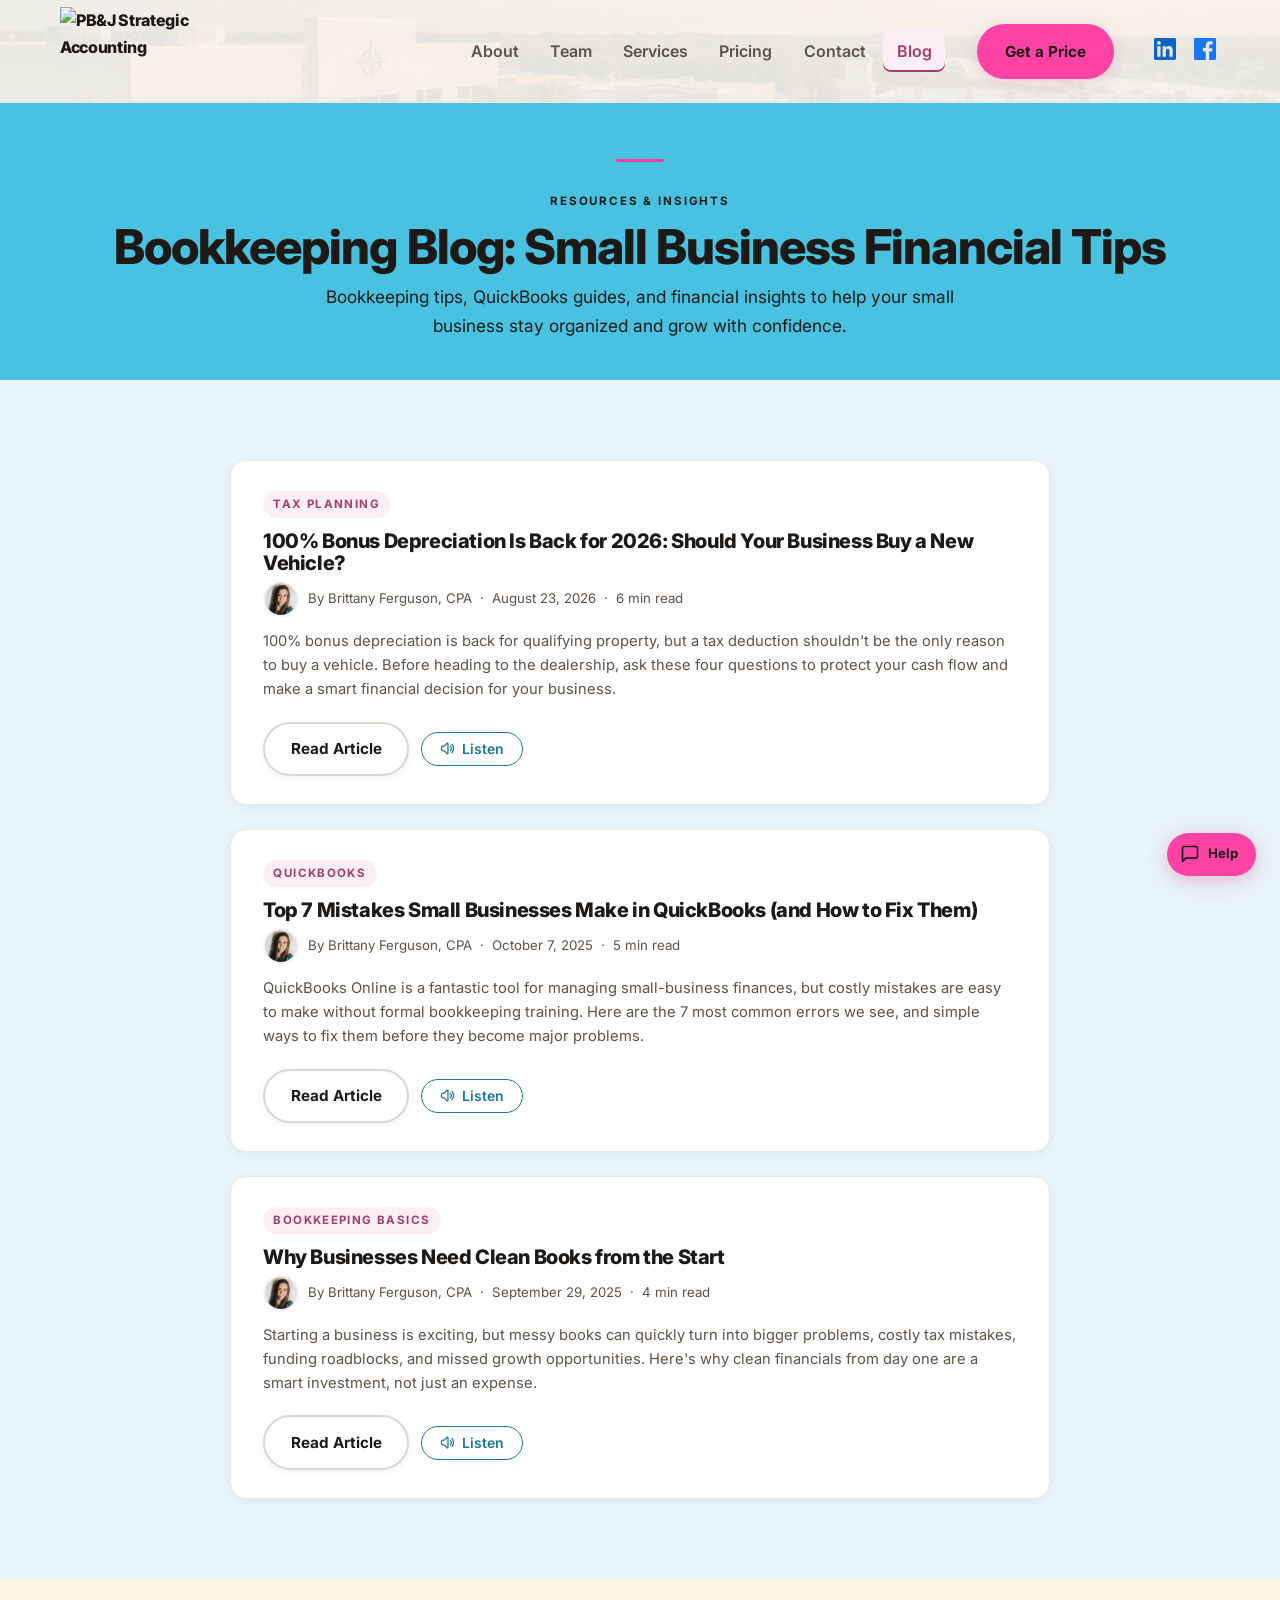
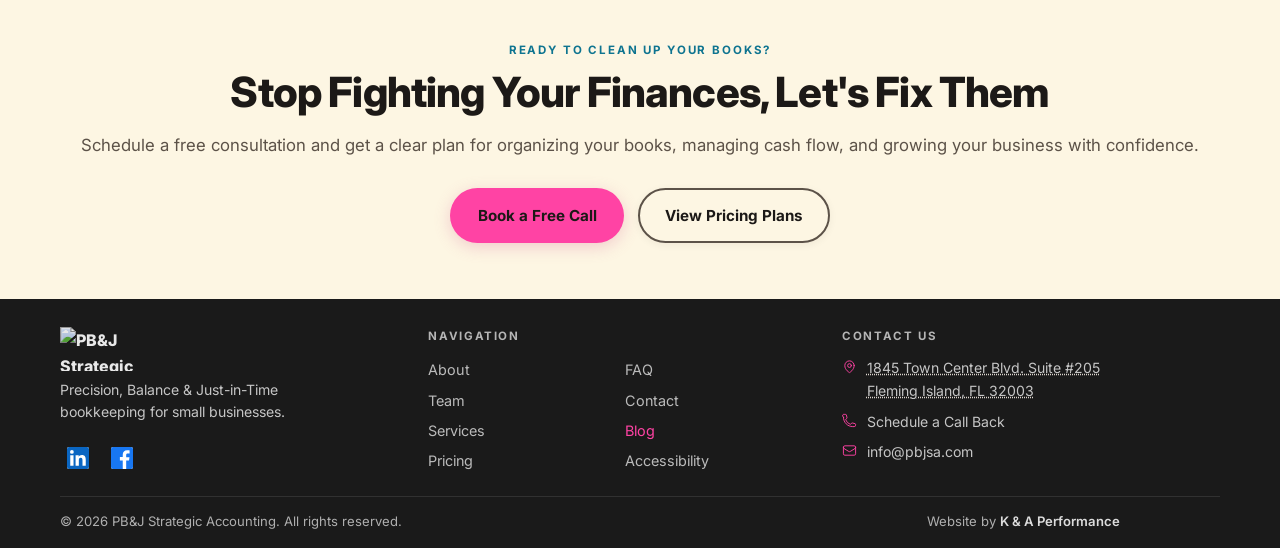
==== commit e609b72e: "Add playful PBJ details and strawberry story illustrations" ====
--- a/blog/index.html
+++ b/blog/index.html
@@ -13,6 +13,8 @@
   <link rel="stylesheet" href="https://fonts.googleapis.com/css2?family=Inter:wght@400;600;700&display=swap" media="print" onload="this.media='all'">
   <noscript><link rel="stylesheet" href="https://fonts.googleapis.com/css2?family=Inter:wght@400;600;700&display=swap"></noscript>
   <link rel="stylesheet" href="../assets/css/styles.css">
+  <link rel="stylesheet" href="/assets/css/pbj-buttons.css">
+  <link rel="stylesheet" href="/assets/css/pbj-footer.css">
   <link rel="canonical" href="https://pbjsa.com/blog/">
   <meta property="og:type" content="website">
   <meta property="og:url" content="https://pbjsa.com/blog/">
@@ -152,6 +154,30 @@
             <p class="excerpt">100% bonus depreciation is back for qualifying property, but a tax deduction shouldn't be the only reason to buy a vehicle. Before heading to the dealership, ask these four questions to protect your cash flow and make a smart financial decision for your business.</p>
             <div class="post-actions">
               <a class="btn-secondary" href="/blog/100-percent-bonus-depreciation-2026-should-your-business-buy-a-vehicle">Read Article</a>
+              <button class="btn-listen" aria-expanded="false" aria-controls="player-3">
+                <svg xmlns="http://www.w3.org/2000/svg" width="15" height="15" fill="none" viewBox="0 0 24 24" stroke="currentColor" stroke-width="2" aria-hidden="true"><path stroke-linecap="round" stroke-linejoin="round" d="M19.114 5.636a9 9 0 0 1 0 12.728M16.463 8.288a5.25 5.25 0 0 1 0 7.424M6.75 8.25l4.72-4.72a.75.75 0 0 1 1.28.53v15.88a.75.75 0 0 1-1.28.53l-4.72-4.72H4.51c-.88 0-1.704-.507-1.938-1.354A9.009 9.009 0 0 1 2.25 12c0-.83.112-1.633.322-2.396C2.806 8.756 3.63 8.25 4.51 8.25H6.75z"/></svg>
+                Listen
+              </button>
+            </div>
+            <div class="audio-player" id="player-3" role="region" aria-label="Audio player for 100% Bonus Depreciation">
+              <audio src="../assets/audio/blog-3.mp3" preload="metadata"></audio>
+              <div class="ap-controls">
+                <button class="ap-play-btn" aria-label="Play">
+                  <svg class="ap-play-icon" xmlns="http://www.w3.org/2000/svg" width="16" height="16" fill="currentColor" viewBox="0 0 24 24" aria-hidden="true"><path d="M8 5v14l11-7z"/></svg>
+                  <svg class="ap-pause-icon" xmlns="http://www.w3.org/2000/svg" width="16" height="16" fill="currentColor" viewBox="0 0 24 24" aria-hidden="true" style="display:none"><path d="M6 19h4V5H6v14zm8-14v14h4V5h-4z"/></svg>
+                </button>
+                <div class="ap-timeline">
+                  <span class="ap-time ap-current">0:00</span>
+                  <input type="range" class="ap-progress" min="0" max="100" value="0" step="0.1" aria-label="Seek through audio">
+                  <span class="ap-time ap-duration">--:--</span>
+                </div>
+                <div class="ap-vol">
+                  <button class="ap-vol-btn" aria-label="Mute">
+                    <svg xmlns="http://www.w3.org/2000/svg" width="16" height="16" fill="none" viewBox="0 0 24 24" stroke="currentColor" stroke-width="2" aria-hidden="true"><path stroke-linecap="round" stroke-linejoin="round" d="M19.114 5.636a9 9 0 0 1 0 12.728M16.463 8.288a5.25 5.25 0 0 1 0 7.424M6.75 8.25l4.72-4.72a.75.75 0 0 1 1.28.53v15.88a.75.75 0 0 1-1.28.53l-4.72-4.72H4.51c-.88 0-1.704-.507-1.938-1.354A9.009 9.009 0 0 1 2.25 12c0-.83.112-1.633.322-2.396C2.806 8.756 3.63 8.25 4.51 8.25H6.75z"/></svg>
+                  </button>
+                  <input type="range" class="ap-vol-range" min="0" max="1" value="1" step="0.05" aria-label="Volume">
+                </div>
+              </div>
             </div>
           </article>
 
@@ -302,6 +328,8 @@
   </footer>
 
   <script src="../assets/js/main.js" defer></script>
+  <script src="/assets/js/pbj-buttons.js" defer></script>
+  <script src="/assets/js/pbj-eyes.js" defer></script>
   <script src="../assets/js/chat.js" defer></script>
 </body>
 </html>
--- a/assets/css/styles.css
+++ b/assets/css/styles.css
@@ -1,8 +1,8 @@
-:root{--bg:#fdf6e3;--surface:#fff;--surface-2:#ede8e3;--surface-3:#e4ddd6;--text:#1c1917;--text-muted:#5c5248;--accent:#48c2e0;--accent-dark:#2ea3c5;--accent-light:#9fe2f0;--gold:#b8882a;--gold-bg:#fdf6e3;--dark-teal:#48c2e0;--dark-teal-2:#3ab0cc;--pink:#ff43a4;--pink-dark:#b54d7a;--pink-mid:#e8a0bc;--pink-light:#fceef5;--border:#ddd6cf;--border-light:#ede8e3;--focus:#1f6feb;--max:1160px;--radius-sm:8px;--radius:16px;--radius-lg:24px;--radius-pill:999px;--shadow-sm:0 2px 8px rgba(28,25,23,.06);--shadow:0 8px 24px rgba(28,25,23,.09);--shadow-lg:0 16px 48px rgba(28,25,23,.12);--shadow-hover:0 12px 36px rgba(28,25,23,.14);--section-y:5rem;--section-y-sm:3rem}*,*::before,*::after{box-sizing:border-box}html{scroll-behavior:smooth;-webkit-text-size-adjust:100%}body{margin:0;font-family:'Inter',Arial,Helvetica,sans-serif;font-size:1rem;line-height:1.65;color:var(--text);background:var(--bg);-webkit-font-smoothing:antialiased}img,picture,video,canvas,svg{display:block;max-width:100%}input,button,textarea,select{font:inherit}p,h1,h2,h3,h4{overflow-wrap:break-word}a{color:#17708b;text-decoration:underline;text-underline-offset:3px}a:hover{color:var(--accent)}:focus-visible{outline:3px solid var(--focus);outline-offset:3px;border-radius:4px}:focus:not(:focus-visible){outline:0}.skip-link{position:absolute;left:-9999px;top:1rem;background:var(--text);color:#fff;padding:.75rem 1.25rem;border-radius:var(--radius-sm);font-weight:700;font-size:.9rem;z-index:9999;text-decoration:none}.skip-link:focus{left:1rem}.container{width:min(var(--max),calc(100% - 2.5rem));margin-inline:auto}.section{padding:var(--section-y) 0}.section--sm{padding:var(--section-y-sm) 0}.section--tinted{background:#E8F5FA}h1,h2,h3,h4{line-height:1.1;font-weight:800;letter-spacing:-.02em;margin-top:0}h1{font-size:clamp(2.4rem,5vw,4rem);margin-bottom:1rem}h2{font-size:clamp(1.75rem,3.5vw,2.6rem);margin-bottom:.75rem}h3{font-size:1.2rem;font-weight:700;margin-bottom:.5rem;letter-spacing:-.01em}.eyebrow{display:inline-block;font-size:.72rem;font-weight:700;letter-spacing:.16em;text-transform:uppercase;color:#0E7490;margin-bottom:.6rem}.lead{font-size:1.1rem;color:var(--text-muted);max-width:60ch;margin-top:0}.section-header{margin-bottom:2.5rem}.section-header--center{text-align:center}.section-header--center .lead{margin-inline:auto}.btn,.btn-secondary{display:inline-flex;align-items:center;gap:.5rem;padding:.8rem 1.6rem;border-radius:var(--radius-pill);font-weight:700;font-size:.95rem;text-decoration:none;border:2px solid transparent;cursor:pointer;transition:background .2s,color .2s,box-shadow .2s,transform .15s}.btn{background:var(--pink);color:#1c1917;box-shadow:0 4px 16px rgba(216,108,151,.28)}.btn:hover{background:var(--pink-dark);color:#fff;box-shadow:0 6px 20px rgba(216,108,151,.45);transform:translateY(-1px)}.btn:active{transform:translateY(0)}.btn-secondary{background:var(--surface);color:var(--text);border-color:var(--border);box-shadow:var(--shadow-sm)}.btn-secondary:hover{background:var(--pink-light);color:var(--pink-dark);border-color:var(--pink);transform:translateY(-1px)}.btn-gold{background:var(--gold);color:#fff;box-shadow:0 4px 16px rgba(184,136,42,.32)}.btn-gold:hover{background:var(--pink);color:#1c1917;box-shadow:0 6px 20px rgba(216,108,151,.38);transform:translateY(-1px)}.btn-row{display:flex;flex-wrap:wrap;gap:.85rem;margin-top:1.75rem}.site-header{position:sticky;top:0;z-index:100;background:linear-gradient(rgba(250,248,244,.90),rgba(250,248,244,.90)),url('../img/header-image.png') center / cover no-repeat;backdrop-filter:blur(12px);-webkit-backdrop-filter:blur(12px);border-bottom:1px solid var(--border-light)}.header-inner{display:flex;align-items:center;gap:1.5rem;padding:.45rem 0}.brand{display:flex;align-items:center;gap:.75rem;text-decoration:none;color:var(--text);font-weight:800;font-size:1rem;flex-shrink:0;letter-spacing:-.02em}.brand:hover{color:var(--accent)}.brand:hover .logo-badge{transform:scale(1.05)}.logo-badge{width:42px;height:42px;border-radius:12px;background:linear-gradient(135deg,#48c2e0 0,#2ea3c5 100%);display:grid;place-items:center;color:#fff;font-weight:800;font-size:.85rem;letter-spacing:.03em;flex-shrink:0;transition:transform .2s;box-shadow:0 4px 12px rgba(139,77,47,.30)}.primary-nav{margin-left:auto}.nav-list{display:flex;gap:.25rem;align-items:center;padding:0;margin:0;list-style:none}.nav-list a{display:block;padding:.5rem .85rem;border-radius:var(--radius-sm);text-decoration:none;color:var(--text-muted);font-weight:600;font-size:1rem;transition:color .2s,background .2s}.nav-list a:hover{color:var(--accent);background:var(--surface-2)}.nav-list a[aria-current="page"]{color:var(--accent);background:var(--surface-3)}.nav-cta{margin-left:.5rem}.hamburger{display:none;flex-direction:column;justify-content:center;gap:5px;width:44px;height:44px;background:transparent;border:2px solid var(--border);border-radius:var(--radius-sm);cursor:pointer;padding:8px;margin-left:auto;transition:border-color .2s}.hamburger:hover{border-color:var(--accent)}.hamburger span{display:block;height:2px;width:100%;background:var(--text);border-radius:2px;transition:transform .3s,opacity .3s}.hamburger[aria-expanded="true"] span:nth-child(1){transform:translateY(7px) rotate(45deg)}.hamburger[aria-expanded="true"] span:nth-child(2){opacity:0;transform:scaleX(0)}.hamburger[aria-expanded="true"] span:nth-child(3){transform:translateY(-7px) rotate(-45deg)}.mobile-nav{display:none;position:fixed;inset:0;z-index:99;background:rgba(28,25,23,.5)}.mobile-nav.is-open{display:block}.mobile-nav-panel{position:absolute;top:0;right:0;bottom:0;width:min(320px,85vw);background:var(--surface);padding:1.5rem;overflow-y:auto;box-shadow:var(--shadow-lg);display:flex;flex-direction:column;gap:1rem}.mobile-nav-header{display:flex;align-items:center;justify-content:space-between;padding-bottom:1rem;border-bottom:1px solid var(--border-light)}.mobile-nav-close{background:transparent;border:2px solid var(--border);border-radius:var(--radius-sm);width:44px;height:44px;cursor:pointer;display:grid;place-items:center;font-size:1.2rem;color:var(--text-muted);transition:border-color .2s,color .2s}.mobile-nav-close:hover{border-color:var(--accent);color:var(--accent)}.mobile-nav-list{list-style:none;padding:0;margin:0;display:flex;flex-direction:column;gap:.25rem}.mobile-nav-list a{display:block;padding:.85rem 1rem;border-radius:var(--radius-sm);text-decoration:none;font-weight:600;color:var(--text);transition:background .2s,color .2s}.mobile-nav-list a:hover,.mobile-nav-list a[aria-current="page"]{background:var(--surface-2);color:#0E7490}.hero{padding:4.5rem 0 3rem}.hero-grid{display:grid;grid-template-columns:1fr 1fr;gap:3rem;align-items:center}.hero-content .eyebrow{margin-bottom:.85rem}.hero-content h1{margin-bottom:1.1rem}.hero-media-grid{display:grid;grid-template-columns:1fr 1fr;grid-template-rows:auto auto;gap:1rem}.trust-strip{background:var(--surface);border-top:1px solid var(--border-light);border-bottom:1px solid var(--border-light);padding:1.5rem 0}.trust-strip-inner{display:flex;flex-wrap:wrap;gap:1rem 3rem;align-items:center;justify-content:center}.trust-stat{display:flex;flex-direction:column;align-items:center;text-align:center;gap:.1rem}.trust-stat-value{font-size:1.75rem;font-weight:800;color:#0E7490;line-height:1}.trust-stat-label{font-size:.78rem;color:var(--text-muted);font-weight:600;letter-spacing:.04em;text-transform:uppercase}.trust-divider{width:1px;height:36px;background:var(--border)}.page-hero{padding:3.5rem 0 2.5rem;background:var(--dark-teal);border-bottom:0;text-align:center}.page-hero h1{font-size:clamp(2rem,4vw,3rem);margin-bottom:.6rem;color:var(--text)}.page-hero p{color:var(--text);font-size:1.08rem;max-width:60ch;margin:0 auto}.page-hero .eyebrow,.page-hero .kicker{color:var(--text)}.page-hero a{color:var(--text)}.card{background:var(--surface);border:1px solid var(--border-light);border-radius:var(--radius);box-shadow:var(--shadow-sm);padding:1.75rem;transition:box-shadow .25s,transform .25s}.card:hover{box-shadow:var(--shadow-hover);transform:translateY(-3px)}.services-grid{display:grid;grid-template-columns:repeat(3,1fr);gap:1.25rem}.service-card{background:var(--surface);border:1px solid var(--border-light);border-radius:var(--radius);padding:1.75rem;box-shadow:var(--shadow-sm);transition:box-shadow .25s,transform .25s}.service-card:hover{box-shadow:var(--shadow-hover);transform:translateY(-3px)}.service-icon{width:48px;height:48px;border-radius:12px;background:var(--surface-2);display:grid;place-items:center;margin-bottom:1rem;color:#0E7490;flex-shrink:0}.service-icon svg{width:24px;height:24px}.service-icon:has(.service-icon-img){background:0;width:72px;height:72px}.service-icon-img{width:100%;height:100%;object-fit:contain}.service-card h2{font-size:1.1rem;margin-bottom:.5rem}.service-card p{font-size:.92rem;color:var(--text-muted);margin:0;line-height:1.6}.testimonials-grid{display:grid;grid-template-columns:repeat(2,1fr);gap:1.5rem}.quote-card{background:var(--surface);border:1px solid var(--border-light);border-radius:var(--radius);padding:2rem;box-shadow:var(--shadow-sm);position:relative}.quote-card::before{content:'\201C';position:absolute;top:.85rem;left:1.5rem;font-size:3.25rem;line-height:1;color:var(--accent-light);opacity:.35;font-family:Georgia,serif;pointer-events:none}.quote-card blockquote{margin:0 0 1.25rem;padding-top:2rem;font-size:.97rem;color:var(--text);line-height:1.7;font-style:italic}.quote-card blockquote::before{content:''}.quote-author{display:flex;align-items:center;gap:.75rem}.quote-avatar{width:40px;height:40px;border-radius:50%;background:linear-gradient(135deg,var(--accent-light),var(--accent));display:grid;place-items:center;color:#fff;font-weight:700;font-size:.85rem;flex-shrink:0;object-fit:cover}.quote-author-name{font-weight:700;font-size:.92rem;margin:0}.quote-author-loc{font-size:.82rem;color:var(--text-muted);margin:0}.google-rating-summary{display:flex;align-items:center;justify-content:center;gap:.75rem;margin-bottom:2rem;font-size:1rem;color:var(--text-muted)}.google-rating-summary .rating-score{font-size:1.75rem;font-weight:700;color:var(--text);line-height:1}.google-rating-summary .rating-stars svg{width:18px;height:18px;fill:#fbbc04;display:inline-block;vertical-align:middle}.google-rating-summary .rating-count{font-size:.88rem;color:#4e443a}#see-all-reviews-link{color:#4e443a}@keyframes ticker-scroll{from{transform:translateX(0)}to{transform:translateX(-50%)}}.reviews-ticker-wrap{overflow:hidden;mask-image:linear-gradient(to right,transparent 0,black 8%,black 92%,transparent 100%);-webkit-mask-image:linear-gradient(to right,transparent 0,black 8%,black 92%,transparent 100%);margin:0 -1rem}.reviews-ticker{display:flex;gap:1rem;width:max-content;animation:ticker-scroll 40s linear infinite}.reviews-ticker:hover{animation-play-state:paused}.reviews-ticker .quote-card{width:280px;flex-shrink:0;cursor:pointer;transition:transform .2s,box-shadow .2s;padding:1.25rem}.reviews-ticker .quote-card:hover{transform:translateY(-3px);box-shadow:0 8px 24px rgba(0,0,0,.1)}.reviews-ticker .quote-card blockquote{display:-webkit-box;-webkit-line-clamp:3;-webkit-box-orient:vertical;overflow:hidden;font-size:.88rem;margin-bottom:.85rem;padding-top:1.75rem}.reviews-ticker .quote-card::before{font-size:2.5rem;top:.6rem;left:1rem}.review-star-row{display:flex;align-items:center;gap:.2rem;margin-bottom:.5rem}.review-star-row svg{width:13px;height:13px;fill:#fbbc04}.review-expand-hint{font-size:.75rem;color:rgba(248,245,240,.4);margin-top:.5rem;font-style:italic}.reviews-loading{color:var(--text-muted);font-style:italic;padding:2rem}.reviews-google-link{text-align:center;margin-top:1.5rem}.reviews-google-link a{font-size:.85rem;color:var(--text-muted);text-decoration:underline;text-underline-offset:3px}.reviews-google-link a:hover{color:var(--pink)}.review-modal-backdrop{position:fixed;inset:0;background:rgba(10,20,30,.7);backdrop-filter:blur(4px);z-index:1000;display:flex;align-items:center;justify-content:center;padding:1.5rem}.review-modal-backdrop[hidden]{display:none}.review-modal{background:var(--surface);border-radius:var(--radius);padding:2rem;max-width:520px;width:100%;position:relative;box-shadow:0 24px 64px rgba(0,0,0,.35);max-height:90vh;overflow-y:auto}.review-modal-close{position:absolute;top:1rem;right:1rem;background:0;border:0;font-size:1.5rem;line-height:1;cursor:pointer;color:var(--text-muted);padding:.25rem .5rem}.review-modal-close:hover{color:var(--text)}.review-modal-stars{display:flex;gap:.25rem;margin-bottom:1rem}.review-modal-stars svg{width:18px;height:18px;fill:#fbbc04}.review-modal-text{font-style:italic;color:var(--text);line-height:1.75;font-size:1rem;margin:0 0 1rem;padding:0}.review-modal--all{max-width:600px;max-height:80vh;overflow-y:auto}.review-modal-all-heading{font-size:1.2rem;margin:0 0 1.5rem;padding-right:2rem}.all-review-item{border-bottom:1px solid var(--border-light);padding:1.25rem 0}.all-review-item:last-child{border-bottom:0}.all-review-item .review-star-row{margin-bottom:.5rem}.all-review-item blockquote{font-style:italic;color:var(--text);line-height:1.7;font-size:.95rem;margin:0 0 .75rem}.all-review-item .quote-author{gap:.6rem}.all-review-item .quote-avatar{width:34px;height:34px;font-size:.78rem}.pricing-grid{display:grid;grid-template-columns:repeat(3,1fr);gap:1.25rem}.price-card{background:#fbf3e2;border:3px solid #c4882a;border-radius:48% 48% 8px 8px / 38px 38px 8px 8px;padding:2.5rem 1.75rem 1.75rem;box-shadow:var(--shadow-sm);display:flex;flex-direction:column;transition:box-shadow .25s,transform .25s}.price-card:hover{box-shadow:var(--shadow-hover);transform:translateY(-3px)}.price-card--featured{border-color:var(--gold);border-width:3px;background:#fff;box-shadow:0 8px 32px rgba(184,136,42,.22);position:relative}.price-card--featured:hover{box-shadow:0 16px 48px rgba(184,136,42,.30)}.price-badge{display:inline-block;background:var(--gold);color:#1c1917;font-size:.7rem;font-weight:700;letter-spacing:.1em;text-transform:uppercase;padding:.3rem .7rem;border-radius:var(--radius-pill);margin-bottom:.85rem}.price-card h2{font-size:1.2rem;margin-bottom:.2rem}.price-tagline{font-size:.88rem;color:var(--text-muted);font-style:italic;margin:0 0 1rem}.price-amount{font-size:1.65rem;font-weight:800;color:#146a82;margin:.75rem 0 1rem;line-height:1}.price-card ul{padding-left:0;margin:0 0 1.25rem;list-style:none;display:flex;flex-direction:column;gap:.45rem;flex:1}.price-card ul li{display:flex;gap:.6rem;align-items:flex-start;font-size:.88rem;color:var(--text-muted)}.price-card ul li::before{content:'';display:inline-block;width:16px;height:16px;background-image:url("data:image/svg+xml,%3Csvgxmlns='http://www.w3.org/2000/svg'viewBox='001616'fill='%231F8DAB'%3E%3Cpathd='M13.784.22a.75.7500101.06l-7.257.25a.75.75001-1.060L2.229.28a.75.750011.06-1.06L610.94l6.72-6.72a.75.750011.060z'/%3E%3C/svg%3E");background-repeat:no-repeat;background-position:center;flex-shrink:0;margin-top:2px}.price-card--featured ul li::before{background-image:url("data:image/svg+xml,%3Csvgxmlns='http://www.w3.org/2000/svg'viewBox='001616'fill='%23B8882A'%3E%3Cpathd='M13.784.22a.75.7500101.06l-7.257.25a.75.75001-1.060L2.229.28a.75.750011.06-1.06L610.94l6.72-6.72a.75.750011.060z'/%3E%3C/svg%3E")}.price-card p.feature-group-label{font-size:.78rem;font-weight:700;color:var(--text-body);margin:.5rem 0 .35rem;letter-spacing:.02em}.price-card ul li.feature-label{font-weight:700;color:var(--text-body);margin-top:.5rem}.price-card ul li.feature-label:first-child{margin-top:0}.price-card ul li.feature-sub{padding-left:1rem;font-size:.84rem}.price-card ul li.feature-sub::before{content:'';width:12px;height:12px;background-image:url("data:image/svg+xml,%3Csvgxmlns='http://www.w3.org/2000/svg'viewBox='001616'%3E%3Ccirclecx='8'cy='8'r='2.5'fill='%231F8DAB'/%3E%3C/svg%3E");background-repeat:no-repeat;background-position:center;flex-shrink:0;margin-top:4px}.price-card .price-note{font-size:.82rem;color:var(--text-muted);margin:0 0 1rem;line-height:1.5}.price-card .btn,.price-card .btn-secondary,.price-card .btn-gold{width:100%;justify-content:center}.pricing-specialty{display:grid;grid-template-columns:repeat(2,1fr);gap:1.25rem;margin-top:1.25rem}.pricing-copy{max-width:70ch;margin:0 auto}.pricing-copy h2{margin-top:1.5rem}.pricing-copy p{color:var(--text-muted)}.why-choose-section{background:var(--surface-2)}.why-choose-header{text-align:center;margin-bottom:3rem}.why-choose-title{font-size:clamp(2.4rem,5vw,3.6rem);font-weight:800;letter-spacing:-.03em;line-height:1.1;margin:.4rem 0 .9rem;background:linear-gradient(135deg,var(--text) 0,var(--accent) 100%);-webkit-background-clip:text;-webkit-text-fill-color:transparent;background-clip:text}.why-choose-lead{color:var(--text-muted);font-size:1.1rem;max-width:50ch;margin:0 auto}.why-choose-grid{display:grid;grid-template-columns:1fr 1fr;gap:1.5rem;align-items:stretch}.why-choose-card{background:var(--surface);border:1px solid var(--border-light);border-radius:var(--radius-lg);padding:2rem 2rem 1.75rem;box-shadow:var(--shadow-sm);display:flex;flex-direction:column}.why-choose-card-promise{margin-top:auto;padding-top:1.5rem;border-top:1px solid var(--border-light);display:flex;align-items:center;gap:.5rem;font-size:.875rem;font-weight:600;color:#0E7490}.why-choose-card-promise svg{width:16px;height:16px;flex-shrink:0}.why-choose-card-icon{width:48px;height:48px;border-radius:14px;background:linear-gradient(135deg,#48c2e0 0,#2ea3c5 100%);display:grid;place-items:center;color:#fff;margin-bottom:1.1rem}.why-choose-card-icon svg{width:24px;height:24px}.why-choose-card h3{font-size:1.2rem;font-weight:800;margin:0 0 .85rem;color:var(--text)}.why-choose-card p{color:var(--text-muted);font-size:.95rem;line-height:1.7;margin:0 0 .75rem}.why-choose-card p:last-child{margin-bottom:0}@media(max-width:680px){.why-choose-grid{grid-template-columns:1fr}.why-choose-title{font-size:2.4rem}}.about-grid{display:grid;grid-template-columns:1fr 1fr;gap:3rem;align-items:center}.story-block{background:var(--surface);border:1px solid var(--border-light);border-radius:var(--radius-lg);padding:2.5rem;box-shadow:var(--shadow-sm)}.story-block p{color:var(--text-muted);margin-bottom:1rem}.story-block p:last-child{margin-bottom:0}.cred-list{list-style:none;padding:0;margin:1.25rem 0 0;display:flex;flex-direction:column;gap:.6rem}.cred-list li{display:flex;align-items:center;gap:.75rem;font-size:.95rem;font-weight:600}.cred-dot{width:8px;height:8px;border-radius:50%;background:var(--accent);flex-shrink:0}.contact-grid{display:grid;grid-template-columns:1fr 1.2fr;gap:2.5rem;align-items:start}.contact-portrait{display:flex;align-items:center;gap:1rem;margin-bottom:1.5rem}.contact-portrait-img{width:80px;height:80px;border-radius:50%;object-fit:cover;object-position:top center;border:3px solid var(--surface);box-shadow:0 0 0 3px var(--pink-light),var(--shadow);flex-shrink:0}.contact-portrait-caption{display:flex;flex-direction:column;gap:.2rem}.contact-portrait-caption strong{font-size:1rem;color:var(--text)}.contact-portrait-caption span{font-size:.82rem;color:var(--text-muted)}.chat-widget{position:fixed;bottom:1.5rem;right:1.5rem;z-index:600;font-family:var(--font-body)}.chat-toggle{display:flex;align-items:center;gap:.5rem;padding:.68rem 1.1rem .68rem .85rem;border-radius:var(--radius-pill);border:0;background:var(--pink);color:#1c1917;font-size:.82rem;font-weight:700;font-family:inherit;cursor:pointer;box-shadow:0 4px 20px rgba(216,108,151,.45);transition:background .18s,transform .15s,box-shadow .18s}.chat-toggle:hover{background:var(--pink-dark);transform:translateY(-2px);box-shadow:0 6px 28px rgba(216,108,151,.55)}.chat-toggle:focus-visible{outline:2px solid var(--accent);outline-offset:3px}.chat-toggle-label{font-size:.82rem}.chat-panel{position:absolute;bottom:calc(100% + 12px);right:0;width:340px;max-height:500px;background:var(--surface);border:1px solid var(--border);border-radius:var(--radius-lg);box-shadow:0 24px 64px rgba(0,0,0,.18);display:flex;flex-direction:column;overflow:hidden;opacity:0;transform:translateY(14px) scale(.97);pointer-events:none;transition:opacity .22s cubic-bezier(.4,0,.2,1),transform .22s cubic-bezier(.4,0,.2,1)}.chat-panel.is-open{opacity:1;transform:translateY(0) scale(1);pointer-events:all}.chat-header{display:flex;align-items:center;gap:.75rem;padding:.9rem 1rem;background:linear-gradient(135deg,#2c3d5a 0,#1b2c42 100%);color:#fff;flex-shrink:0}.chat-header-avatar{width:42px;height:42px;border-radius:50%;overflow:hidden;flex-shrink:0;border:2px solid rgba(255,255,255,.25)}.chat-avatar-img{width:100%;height:100%;object-fit:cover;object-position:top center;display:block}.chat-header-info{flex:1;min-width:0}.chat-name{font-size:.88rem;font-weight:700;margin:0;line-height:1.2}.chat-status{font-size:.72rem;margin:.18rem 0 0;opacity:.85;display:flex;align-items:center;gap:.35rem}.chat-close{background:0;border:0;cursor:pointer;padding:.3rem;color:rgba(255,255,255,.65);display:flex;align-items:center;border-radius:4px;transition:color .15s;flex-shrink:0}.chat-close:hover{color:#fff}.chat-messages{flex:1;overflow-y:auto;padding:1rem;display:flex;flex-direction:column;gap:.65rem;scroll-behavior:smooth}.chat-msg{animation:msg-slide .18s ease}@keyframes msg-slide{from{opacity:0;transform:translateY(6px)}to{opacity:1;transform:none}}.chat-msg p{margin:0;font-size:.875rem;line-height:1.55;padding:.6rem .9rem;border-radius:16px;display:inline-block;max-width:100%;word-break:break-word}.chat-msg--bot{align-self:flex-start;max-width:90%}.chat-msg--bot p{background:#efe6dc;color:var(--text);border-bottom-left-radius:4px}.chat-msg--bot p a{color:#17708b;font-weight:600;text-decoration:underline;text-underline-offset:2px}.chat-msg--user{align-self:flex-end;max-width:85%}.chat-msg--user p{background:#1b7a96;color:#fff;border-bottom-right-radius:4px}.chat-chips{display:flex;flex-wrap:wrap;gap:.4rem;margin-top:.1rem}.chat-chip{font-family:inherit;font-size:.78rem;font-weight:500;padding:.35rem .75rem;border-radius:99px;border:1.5px solid #1b7a96;background:transparent;color:#1b7a96;cursor:pointer;transition:background .15s,color .15s}.chat-chip:hover{background:#1b7a96;color:#fff}.chat-typing{display:inline-flex;align-items:center;gap:4px;padding:.65rem .9rem;background:#efe6dc;border-radius:16px;border-bottom-left-radius:4px}.chat-typing span{width:6px;height:6px;border-radius:50%;background:var(--accent);opacity:.5;animation:typing-bounce .9s ease-in-out infinite}.chat-typing span:nth-child(2){animation-delay:.15s}.chat-typing span:nth-child(3){animation-delay:.30s}@keyframes typing-bounce{0%,60%,100%{transform:none;opacity:.5}30%{transform:translateY(-5px);opacity:1}}.chat-form{display:flex;align-items:center;gap:.5rem;padding:.75rem;border-top:1px solid var(--border);background:var(--surface);flex-shrink:0}.chat-input{flex:1;border:1px solid var(--border);border-radius:var(--radius-pill);padding:.52rem .9rem;font-family:inherit;font-size:.875rem;color:var(--text);background:var(--surface);outline:0;transition:border-color .15s,box-shadow .15s}.chat-input:focus{border-color:var(--accent);box-shadow:0 0 0 3px rgba(196,137,106,.12)}.chat-input:disabled{opacity:.6}.chat-send{width:44px;height:44px;border-radius:50%;border:0;background:#1b7a96;color:#fff;display:flex;align-items:center;justify-content:center;cursor:pointer;flex-shrink:0;transition:background .15s,transform .12s}.chat-send:hover{background:var(--accent-dark);transform:scale(1.07)}.chat-send:focus-visible{outline:2px solid var(--accent);outline-offset:2px}.chat-send:disabled{opacity:.5;cursor:not-allowed;transform:none}@media(max-width:420px){.chat-widget{right:1rem;bottom:1rem}.chat-panel{width:calc(100vw - 2rem)}}.post-actions{display:flex;align-items:center;gap:.75rem;flex-wrap:wrap;margin-top:1.25rem}.btn-listen{display:inline-flex;align-items:center;gap:.45rem;padding:.52rem 1.1rem;border-radius:var(--radius-pill);border:1.5px solid #1B7A96;background:transparent;color:#1B7A96;font-size:.875rem;font-weight:600;font-family:inherit;cursor:pointer;transition:background .18s,color .18s,border-color .18s;line-height:1}.btn-listen:hover,.btn-listen[aria-expanded="true"]{background:var(--pink);color:#1c1917}.btn-listen svg{flex-shrink:0}.audio-player{margin-top:.75rem;background:var(--surface);border:1px solid var(--border);border-radius:var(--radius-md);padding:.85rem 1rem;display:none;animation:ap-expand .2s ease}.audio-player.is-open{display:block}@keyframes ap-expand{from{opacity:0;transform:translateY(-6px)}to{opacity:1;transform:translateY(0)}}.ap-controls{display:flex;align-items:center;gap:.75rem}.ap-play-btn{flex-shrink:0;width:40px;height:40px;border-radius:50%;border:0;background:#1b7a96;color:#fff;display:flex;align-items:center;justify-content:center;cursor:pointer;transition:background .15s,transform .12s}.ap-play-btn:hover{background:var(--accent-dark);transform:scale(1.07)}.ap-play-btn:focus-visible{outline:2px solid var(--accent);outline-offset:3px}.ap-timeline{flex:1;display:flex;align-items:center;gap:.5rem;min-width:0}.ap-time{font-size:.72rem;font-weight:600;color:var(--text-muted);min-width:34px;font-variant-numeric:tabular-nums;white-space:nowrap}.ap-progress{flex:1;-webkit-appearance:none;appearance:none;height:4px;border-radius:2px;background:var(--border);cursor:pointer;outline:0;min-width:0}.ap-progress::-webkit-slider-thumb{-webkit-appearance:none;width:14px;height:14px;border-radius:50%;background:var(--accent);cursor:pointer;box-shadow:0 0 0 2px rgba(0,0,0,.08);transition:transform .12s}.ap-progress:hover::-webkit-slider-thumb{transform:scale(1.2)}.ap-progress::-moz-range-thumb{width:14px;height:14px;border-radius:50%;background:var(--accent);border:0;cursor:pointer}.ap-progress:focus-visible{outline:2px solid var(--accent)}.ap-vol{display:flex;align-items:center;gap:.4rem;flex-shrink:0}.ap-vol-btn{background:0;border:0;cursor:pointer;padding:0;color:var(--text-muted);display:flex;align-items:center;transition:color .15s}.ap-vol-btn:hover{color:var(--accent)}.ap-vol-btn:focus-visible{outline:2px solid var(--accent);border-radius:3px}.ap-vol-range{width:68px;-webkit-appearance:none;appearance:none;height:4px;border-radius:2px;background:var(--border);cursor:pointer;outline:0}.ap-vol-range::-webkit-slider-thumb{-webkit-appearance:none;width:12px;height:12px;border-radius:50%;background:var(--accent);cursor:pointer}.ap-vol-range::-moz-range-thumb{width:12px;height:12px;border-radius:50%;background:var(--accent);border:0;cursor:pointer}.article-player{margin-bottom:2rem}.article-player .audio-player{display:block;border-color:var(--accent-light)}@media(max-width:500px){.ap-vol{display:none}}.maps-trigger{position:relative;display:inline-block}.maps-trigger address{cursor:pointer;text-decoration:underline;text-decoration-style:dotted;text-decoration-color:var(--border)}.maps-trigger address:hover{text-decoration-color:var(--accent)}.maps-popover{position:absolute;top:calc(100% + 8px);left:0;z-index:200;background:var(--surface);border:1px solid var(--border);border-radius:var(--radius-sm);box-shadow:var(--shadow-lg);padding:.5rem;display:none;flex-direction:column;gap:.25rem;min-width:180px;white-space:nowrap}.maps-popover.is-open{display:flex}.maps-popover a{display:flex;align-items:center;gap:.5rem;padding:.5rem .75rem;border-radius:6px;font-size:.85rem;font-weight:500;color:var(--text);text-decoration:none;transition:background .15s}.maps-popover a:hover{background:var(--surface-2)}.maps-popover--up{top:auto;bottom:calc(100% + 8px);left:0}.contact-info-card{background:var(--surface);border:1px solid var(--border-light);border-radius:var(--radius);padding:2rem;box-shadow:var(--shadow-sm)}.contact-row{display:flex;gap:.85rem;align-items:flex-start;margin-bottom:1.35rem}.contact-row:last-child{margin-bottom:0}.contact-icon{width:38px;height:38px;border-radius:var(--radius-sm);background:var(--surface-2);display:grid;place-items:center;color:#0E7490;flex-shrink:0}.contact-icon svg{width:18px;height:18px}.contact-row-label{font-weight:700;font-size:.8rem;text-transform:uppercase;letter-spacing:.08em;color:var(--text-muted);display:block;margin-bottom:.15rem}.form-card{background:var(--surface);border:1px solid var(--border-light);border-radius:var(--radius);padding:2rem;box-shadow:var(--shadow-sm)}.form-grid{display:grid;gap:1.1rem}.form-field{display:flex;flex-direction:column;gap:.35rem}.form-field label{font-weight:600;font-size:.88rem;color:var(--text)}.form-field label abbr{text-decoration:none;color:#0E7490;margin-left:.15rem}.form-field input,.form-field select,.form-field textarea{width:100%;padding:.75rem 1rem;border:1.5px solid #998f85;border-radius:var(--radius-sm);background:var(--bg);color:var(--text);font-size:.95rem;transition:border-color .2s,box-shadow .2s}.form-field input:focus,.form-field select:focus,.form-field textarea:focus{border-color:var(--pink);box-shadow:0 0 0 3px rgba(216,108,151,.25);outline:2px solid var(--pink);outline-offset:1px}.form-field input::placeholder,.form-field textarea::placeholder{color:var(--text-muted);opacity:.7}.form-field textarea{min-height:150px;resize:vertical}.form-note{font-size:.8rem;color:var(--text-muted);margin:.5rem 0 0;line-height:1.5}.blog-grid{display:grid;gap:1.5rem;max-width:780px;margin:0 auto}.blog-card{background:var(--surface);border:1px solid var(--border-light);border-radius:var(--radius);padding:1.75rem 2rem;box-shadow:var(--shadow-sm);transition:box-shadow .25s,transform .25s}.blog-card:hover{box-shadow:var(--shadow-hover);transform:translateY(-2px)}.blog-card-tag{display:inline-block;font-size:.72rem;font-weight:700;letter-spacing:.12em;text-transform:uppercase;color:#a14068;background:var(--surface-2);padding:.25rem .65rem;border-radius:var(--radius-pill);margin-bottom:.75rem}.blog-card h2{font-size:1.25rem;margin-bottom:.4rem}.blog-card h2 a{text-decoration:none;color:var(--text);transition:color .2s}.blog-card h2 a:hover{color:var(--accent)}.author-row{display:flex;align-items:center;gap:.55rem;margin-bottom:.75rem}.author-avatar{width:36px;height:36px;border-radius:50%;object-fit:cover;object-position:top center;border:2px solid var(--pink-light);flex-shrink:0}.post-meta{font-size:.83rem;color:var(--text-muted);margin:0}.blog-card p.excerpt{font-size:.92rem;color:var(--text-muted);margin:0 0 1.25rem}.article-header{padding:3rem 0 2rem;background:var(--surface-2);border-bottom:1px solid var(--border-light)}.article-body{max-width:72ch;margin:0 auto}.article-body h2{font-size:1.5rem;margin-top:2rem}.article-body ul,.article-body ol{padding-left:1.5rem}.article-body ul li,.article-body ol li{margin-bottom:.4rem;color:var(--text-muted)}.article-body p{color:var(--text-muted)}.article-back{margin-bottom:1.25rem}.img-ph{border-radius:var(--radius);background:linear-gradient(135deg,#ede1ce 0,#d4b48a 40%,#c4896a 100%);border:1px solid var(--border);display:grid;place-items:center;min-height:240px;position:relative;overflow:hidden}.img-ph::before{content:'';position:absolute;inset:0;background-image:repeating-linear-gradient(0,transparent,transparent 39px,rgba(255,255,255,.08) 39px,rgba(255,255,255,.08) 40px),repeating-linear-gradient(90deg,transparent,transparent 39px,rgba(255,255,255,.08) 39px,rgba(255,255,255,.08) 40px)}.img-ph-inner{position:relative;z-index:1;display:flex;flex-direction:column;align-items:center;gap:.5rem;padding:1.5rem;text-align:center}.img-ph-inner svg{width:40px;height:40px;color:rgba(255,255,255,.6)}.img-ph-inner span{font-size:.75rem;font-weight:600;color:rgba(255,255,255,.75);max-width:22ch;line-height:1.4}.img-ph--portrait{aspect-ratio:4 / 5;min-height:unset}.img-ph--hero{min-height:320px}.img-ph--card{aspect-ratio:16 / 9;min-height:unset}.cta-strip{background:var(--gold-bg);color:var(--text);padding:3.5rem 0;text-align:center}.cta-strip h2{color:var(--text);margin-bottom:.5rem}.cta-strip p{color:var(--text-muted);margin-bottom:1.5rem;font-size:1.05rem}.cta-strip .btn{background:var(--pink);color:#1c1917;box-shadow:0 4px 16px rgba(216,108,151,.3)}.cta-strip .btn:hover{background:var(--pink-dark);color:#fff;box-shadow:0 6px 20px rgba(216,108,151,.45)}.cta-strip .btn-secondary{background:transparent;color:var(--text);border-color:var(--text-muted)}.cta-strip .btn-secondary:hover{background:var(--pink);color:#1c1917;border-color:var(--pink)}.site-footer{background:#1a1a1a;color:rgba(255,255,255,.75);padding:3rem 0 1.5rem}.footer-grid{display:grid;grid-template-columns:1.5fr 1fr 1fr;gap:2rem;margin-bottom:2rem}.footer-brand{display:flex;align-items:center;gap:.75rem;text-decoration:none;color:#fff;font-weight:800;margin-bottom:.85rem}.footer-brand .logo-badge{background:linear-gradient(135deg,#48c2e0 0,#2ea3c5 100%)}.footer-brand:hover{color:var(--accent-light)}.footer-tagline{font-size:.88rem;line-height:1.6;max-width:30ch;margin-bottom:1.25rem}.social-links{display:flex;gap:.6rem}.social-link{width:36px;height:36px;border-radius:var(--radius-sm);background:rgba(255,255,255,.1);display:grid;place-items:center;color:rgba(255,255,255,.7);text-decoration:none;transition:background .2s,color .2s}.social-link:hover{background:var(--pink);color:#1c1917}.social-link svg{width:16px;height:16px}.footer-col-label{font-size:.72rem;font-weight:700;letter-spacing:.14em;text-transform:uppercase;color:rgba(255,255,255,.68);margin-bottom:1rem}.footer-nav-list{list-style:none;padding:0;margin:0;display:flex;flex-direction:column;gap:.5rem}.footer-nav-list a{color:rgba(255,255,255,.7);text-decoration:none;font-size:.9rem;transition:color .2s}.footer-nav-list a:hover{color:#fff}.footer-nav-list a[aria-current="page"]{color:var(--pink)}.footer-contact-item{display:flex;gap:.6rem;align-items:flex-start;font-size:.88rem;margin-bottom:.65rem}.footer-contact-item svg{width:15px;height:15px;flex-shrink:0;margin-top:3px;color:var(--accent-light)}.footer-contact-item a{color:rgba(255,255,255,.75);text-decoration:none}.footer-contact-item a:hover{color:#fff}.footer-bottom{border-top:1px solid rgba(255,255,255,.1);padding-top:1.25rem;display:flex;gap:1rem;justify-content:space-between;align-items:center;flex-wrap:wrap}.footer-copy{font-size:.82rem;color:rgba(255,255,255,.65)}.footer-legal{display:flex;gap:1.25rem}.footer-legal a{font-size:.82rem;color:rgba(255,255,255,.65);text-decoration:none;transition:color .2s}.footer-legal a:hover{color:#fff}.visually-hidden{position:absolute;width:1px;height:1px;padding:0;margin:-1px;overflow:hidden;clip:rect(0,0,0,0);white-space:nowrap;border:0}@media(max-width:1024px){.services-grid{grid-template-columns:repeat(2,1fr)}.pricing-grid{grid-template-columns:repeat(2,1fr)}.footer-grid{grid-template-columns:1fr 1fr}}@media(max-width:768px){:root{--section-y:3.5rem}.primary-nav{display:none}.site-logo{height:52px}.header-inner>.nav-cta{font-size:.78rem;padding:.5rem .9rem;margin-left:auto;margin-right:.75rem;white-space:nowrap}.hamburger{display:flex;margin-left:0;flex-shrink:0}.hero{padding:3rem 0 2rem}.hero-grid{grid-template-columns:1fr}.hero-media-grid{grid-template-columns:1fr 1fr;grid-template-rows:1fr}.services-grid{grid-template-columns:1fr}.testimonials-grid{grid-template-columns:1fr}.pricing-grid{grid-template-columns:1fr}.pricing-specialty{grid-template-columns:1fr}.about-grid{grid-template-columns:1fr}.contact-grid{grid-template-columns:1fr}.footer-grid{grid-template-columns:1fr}.trust-divider{display:none}.trust-strip-inner{gap:1.5rem 2rem}.footer-bottom{flex-direction:column;align-items:flex-start;gap:.5rem}}@media(max-width:480px){.hero-media-grid{grid-template-columns:1fr}.btn-row{flex-direction:column}.btn,.btn-secondary{justify-content:center}}@media(prefers-reduced-motion:reduce){*,*::before,*::after{animation-duration:.01ms !important;animation-iteration-count:1 !important;transition-duration:.01ms !important;scroll-behavior:auto !important}}.hero-split{display:grid;grid-template-columns:45fr 55fr;min-height:calc(100svh - 62px)}.hero-panel-dark{background:var(--dark-teal);display:flex;align-items:center;padding:5rem 4.5rem}.hero-panel-content{max-width:540px}.hero-panel-image{position:relative;overflow:hidden;background:var(--dark-teal-2)}.img-ph--fill{position:absolute;inset:0;height:100%;min-height:unset;border-radius:0;background:linear-gradient(to bottom,transparent 45%,rgba(10,7,4,.7) 100%),linear-gradient(155deg,#3d2515 0,#1f130a 45%,#0d0806 100%)}.img-ph--fill::after{content:'';position:absolute;inset:24px;border:1px solid rgba(255,255,255,.055);pointer-events:none}.img-ph--fill .img-ph-inner{position:absolute;bottom:2rem;left:2.25rem;right:2.25rem;flex-direction:row;justify-content:space-between;align-items:flex-end;padding:0;gap:0}.img-ph--fill .img-ph-inner svg{width:22px;height:22px;color:rgba(255,255,255,.2)}.img-ph--fill .img-ph-inner span{font-size:.65rem;letter-spacing:.14em;text-transform:uppercase;color:rgba(255,255,255,.28);max-width:unset;line-height:1}.img-ph--cinema{background:linear-gradient(to bottom,transparent 50%,rgba(10,7,4,.6) 100%),linear-gradient(155deg,#3d2515 0,#1f130a 45%,#0d0806 100%);position:relative}.img-ph--cinema::after{content:'';position:absolute;inset:16px;border:1px solid rgba(255,255,255,.05);border-radius:calc(var(--radius) - 6px);pointer-events:none}.img-ph--cinema .img-ph-inner{position:absolute;bottom:1.5rem;left:1.75rem;right:1.75rem;flex-direction:row;justify-content:space-between;align-items:flex-end;padding:0;gap:0}.img-ph--cinema .img-ph-inner svg{color:rgba(255,255,255,.18);width:22px;height:22px}.img-ph--cinema .img-ph-inner span{font-size:.62rem;letter-spacing:.13em;text-transform:uppercase;color:rgba(255,255,255,.28);max-width:unset;border:1px solid rgba(255,255,255,.1);padding:.28rem .6rem;border-radius:3px;line-height:1}.portrait-editorial{position:relative}.portrait-editorial::before{display:none}.portrait-editorial .img-ph{position:relative;z-index:1}.on-dark{color:var(--text)}.eyebrow.eyebrow--light{color:var(--text) !important}.lead--light{color:var(--text)}.eyebrow--rule{display:inline-flex;align-items:center;gap:.65rem}.eyebrow--rule::before{content:'';display:block;width:28px;height:2px;background:currentColor;flex-shrink:0}.btn--inverse{background:var(--pink);color:#1c1917;box-shadow:0 4px 20px rgba(216,108,151,.35)}.btn--inverse:hover{background:var(--pink-dark);color:#fff;box-shadow:0 6px 20px rgba(216,108,151,.5)}.btn-ghost{background:#fff;color:var(--text);border:2px solid var(--border)}.btn-ghost:hover{background:var(--pink);color:#1c1917;border-color:var(--pink)}.hero-stats{display:flex;gap:2.25rem;margin-top:2.5rem;padding-top:2rem;border-top:1px solid rgba(0,0,0,.1);flex-wrap:wrap}.hero-stat-val{display:block;font-size:1.65rem;font-weight:800;color:var(--accent-light);line-height:1;margin-bottom:.2rem;letter-spacing:-.02em}.hero-stat-lbl{font-size:.68rem;font-weight:600;color:var(--text);text-transform:uppercase;letter-spacing:.1em}.section--dark{background:var(--dark-teal);color:var(--text)}.section--dark h2,.section--dark h3{color:var(--text)}.section--dark .eyebrow{color:var(--text)}.section--dark .lead{color:var(--text)}.section--dark .quote-card{background:var(--pink-light);border-color:rgba(216,108,151,.15)}.section--dark .quote-card blockquote{color:var(--text);text-shadow:none}.section--dark .quote-card::before{color:var(--pink);opacity:.3;text-shadow:none}.section--dark .quote-author-name{color:var(--text);text-shadow:none}.section--dark .quote-author-loc{color:#5c5248;text-shadow:none}.service-card{border-left:3px solid transparent;transition:box-shadow .25s,transform .25s,border-color .25s}.service-card:hover{border-left-color:var(--accent)}.step-num-outline{display:block;font-size:3.25rem;font-weight:800;letter-spacing:-.04em;line-height:1;margin-bottom:.5rem;color:transparent;-webkit-text-stroke:2px var(--accent)}.section-rule{width:48px;height:3px;background:var(--accent);border:0;margin:0 auto 1.5rem}@media(max-width:960px){.hero-split{grid-template-columns:1fr;min-height:auto}.hero-panel-dark{padding:3.5rem 1.75rem}.hero-panel-image{min-height:360px}}@media(max-width:600px){.hero-panel-image{min-height:280px}.hero-panel-dark{padding:2.75rem 1.25rem}.hero-stats{gap:1.5rem}}.quote-card::before{color:var(--pink);opacity:.4}.social-link:hover{background:var(--pink);color:#fff}.section-rule--pink{background:var(--pink)}.section--pink-tint{background:var(--pink-light)}.section--pink-tint .eyebrow{color:#0e7490}.eyebrow--pink{color:var(--pink)}.price-badge{background:var(--pink)}.price-card--featured{border-color:var(--pink)}.price-card--featured ul li::before{background-image:url("data:image/svg+xml,%3Csvgxmlns='http://www.w3.org/2000/svg'viewBox='001616'fill='%23C4758C'%3E%3Cpathd='M13.784.22a.75.7500101.06l-7.257.25a.75.75001-1.060L2.229.28a.75.750011.06-1.06L610.94l6.72-6.72a.75.750011.060z'/%3E%3C/svg%3E")}.price-card--featured .price-amount{color:var(--pink-dark)}.video-section{background:var(--dark-teal-2);padding:var(--section-y) 0}.video-section .section-header{margin-bottom:2.5rem}.video-wrap{position:relative;aspect-ratio:16 / 9;border-radius:var(--radius-lg);overflow:hidden;box-shadow:0 32px 80px rgba(0,0,0,.15);background:var(--dark-teal)}.video-wrap video{width:100%;height:100%;object-fit:cover;display:block}.video-placeholder{position:absolute;inset:0;display:flex;flex-direction:column;align-items:center;justify-content:center;gap:1.25rem;background:linear-gradient(to bottom,transparent 40%,rgba(10,7,4,.55) 100%),linear-gradient(155deg,#2c1d14 0,#1a100a 50%,#0e0806 100%)}.video-placeholder-icon{width:80px;height:80px;border-radius:50%;background:rgba(196,117,140,.12);border:2px solid rgba(196,117,140,.35);display:grid;place-items:center;color:var(--pink)}.video-placeholder-icon svg{width:34px;height:34px}.video-placeholder p{font-size:.7rem;color:rgba(255,255,255,.28);letter-spacing:.14em;text-transform:uppercase;margin:0}.video-sound-btn{position:absolute;bottom:1.25rem;right:1.25rem;background:rgba(8,6,4,.65);border:1px solid rgba(255,255,255,.18);border-radius:var(--radius-pill);color:rgba(255,255,255,.88);padding:.55rem 1.1rem;font-size:.78rem;font-weight:600;font-family:inherit;cursor:pointer;backdrop-filter:blur(12px);-webkit-backdrop-filter:blur(12px);display:flex;align-items:center;gap:.5rem;transition:background .2s,border-color .2s;letter-spacing:.02em}.video-sound-btn:hover{background:rgba(255,255,255,.1);border-color:rgba(255,255,255,.35)}.video-sound-btn svg{width:14px;height:14px;flex-shrink:0}.site-logo{height:88px;width:auto;display:block}.footer-brand .site-logo{filter:brightness(0) invert(1);opacity:.9;height:44px}.hero-panel-photo{position:absolute;inset:0;width:100%;height:100%;object-fit:cover;object-position:top center;display:block}.about-portrait{width:100%;height:auto;display:block;border-radius:var(--radius-lg);box-shadow:var(--shadow-lg);position:relative;z-index:1}.eyebrow{color:#0e7490}.section--dark .eyebrow{color:#1c1917}.section-rule{background:var(--pink)}.hero-stat-val{color:var(--text)}.service-card:hover{border-left-color:var(--pink)}.service-card:hover .service-icon{background:var(--pink-light);color:var(--pink)}.step-num-outline{-webkit-text-stroke-color:var(--pink)}.quote-avatar{background:linear-gradient(135deg,var(--pink),var(--pink))}img.quote-avatar{background:#fff}.section--dark .quote-card::before{color:var(--gold-bg);opacity:.4}.cred-dot{background:var(--pink)}.blog-card-tag{color:#a14068;background:var(--pink-light)}.blog-card h2 a:hover{color:var(--pink)}.form-field input:focus,.form-field select:focus,.form-field textarea:focus{border-color:var(--pink);box-shadow:0 0 0 3px rgba(216,108,151,.25)}.form-field label abbr{color:var(--pink)}.footer-contact-item svg{color:var(--pink)}.footer-nav-list a[aria-current="page"]{color:var(--pink)}.portrait-editorial::before{background:var(--pink-light)}.price-card ul li::before{background-image:url("data:image/svg+xml,%3Csvgxmlns='http://www.w3.org/2000/svg'viewBox='001616'fill='%23C4758C'%3E%3Cpathd='M13.784.22a.75.7500101.06l-7.257.25a.75.75001-1.060L2.229.28a.75.750011.06-1.06L610.94l6.72-6.72a.75.750011.060z'/%3E%3C/svg%3E")}.nav-list a[aria-current="page"]{color:var(--pink);background:var(--pink-light)}.nav-list a:hover{color:var(--pink)}#splash{position:fixed;inset:0;z-index:9999;background:var(--dark-teal);display:flex;flex-direction:column;align-items:center;justify-content:center;gap:1.25rem;animation:splash-exit .7s cubic-bezier(.4,0,.2,1) 2.6s forwards;box-shadow:inset 0 0 120px 40px rgba(255,67,164,.28)}body.splash-active{overflow:hidden}.splash-logo{position:relative;z-index:1;height:200px;width:auto;filter:drop-shadow(0 0 32px rgba(196,117,140,.32));animation:splash-grow 3.3s ease-in forwards;transform-origin:center center}.splash-tagline{position:relative;z-index:1;color:#434343;text-shadow:0 0 18px rgba(255,67,164,.7),0 0 40px rgba(255,67,164,.35);font-size:.72rem;font-weight:700;letter-spacing:.22em;text-transform:uppercase;opacity:0;margin:0;animation:splash-tagline-in .8s ease-out .5s forwards}@keyframes splash-grow{from{transform:scale(0.72)}to{transform:scale(1.9)}}@keyframes splash-tagline-in{from{opacity:0;transform:translateY(5px)}to{opacity:.7;transform:translateY(0)}}@keyframes splash-exit{to{opacity:0;visibility:hidden;pointer-events:none}}@media(prefers-reduced-motion:reduce){#splash,.splash-logo,.splash-tagline{animation-duration:.01ms !important;animation-iteration-count:1 !important}}.orbit-section{background:var(--bg)}.orbit-layout{display:grid;grid-template-columns:540px 1fr;gap:4rem;align-items:center;max-width:980px;margin:0 auto}.orbit-scene{position:relative;width:520px;height:520px;flex-shrink:0}.orbit-ring{position:absolute;top:50%;left:50%;transform:translate(-50%,-50%);border-radius:50%;pointer-events:none}.orbit-ring--outer{width:400px;height:400px;border:1px solid rgba(45,175,212,.22);animation:orbit-ring-cw 80s linear infinite}.orbit-ring--mid{display:none}@keyframes orbit-ring-cw{to{transform:translate(-50%,-50%) rotate(360deg)}}@keyframes orbit-ring-ccw{to{transform:translate(-50%,-50%) rotate(-360deg)}}.orbit-center{position:absolute;top:50%;left:50%;width:180px;height:180px;transform:translate(-50%,-50%);border-radius:50%;overflow:hidden;border:3px solid var(--accent);box-shadow:0 0 0 6px rgba(45,175,212,.12),0 0 0 14px rgba(45,175,212,.05),var(--shadow-lg);z-index:2;cursor:pointer;background:var(--gold-bg);padding:0;transition:transform .2s,box-shadow .2s}.orbit-center:hover{transform:translate(-50%,-50%) scale(1.04);box-shadow:0 0 0 6px rgba(45,175,212,.22),0 0 0 18px rgba(45,175,212,.08),var(--shadow-lg)}.orbit-center img{width:100%;height:100%;object-fit:contain;padding:18px;display:block}.orbit-center-hint{position:absolute;bottom:0;left:0;right:0;background:rgba(181,77,122,.88);color:#fff;font-size:.7rem;font-weight:700;letter-spacing:.08em;text-transform:uppercase;text-align:center;padding:.3rem 0;opacity:0;transition:opacity .2s}.orbit-center:hover .orbit-center-hint{opacity:1}.svc-modal{display:none;position:fixed;inset:0;z-index:200}.svc-modal.is-open{display:block}.svc-modal-backdrop{position:absolute;inset:0;background:rgba(0,0,0,.65);backdrop-filter:blur(4px);-webkit-backdrop-filter:blur(4px)}.svc-modal-scroll{position:absolute;inset:0;overflow-y:auto;display:flex;align-items:flex-start;justify-content:center;padding:2.5rem 1rem 3rem}.svc-modal-panel{background:var(--surface);border-radius:var(--radius-lg);max-width:940px;width:100%;padding:2.5rem 2.5rem 2rem;position:relative;box-shadow:var(--shadow-lg);animation:svcModalIn .22s ease-out}@keyframes svcModalIn{from{opacity:0;transform:translateY(14px) scale(.98)}to{opacity:1;transform:none}}.svc-modal-close{position:absolute;top:1.25rem;right:1.25rem;width:36px;height:36px;border-radius:50%;border:1.5px solid var(--border);background:var(--surface);display:grid;place-items:center;cursor:pointer;color:var(--text-muted);transition:border-color .15s,color .15s}.svc-modal-close:hover{border-color:var(--accent);color:var(--accent)}.svc-modal-heading{font-size:1.6rem;font-weight:800;margin:0 0 .3rem;padding-right:2.5rem}.svc-modal-sub{color:var(--text-muted);margin:0 0 2rem;font-size:.95rem}.svc-modal-grid{display:grid;grid-template-columns:repeat(3,1fr);gap:1rem}.svc-modal-card{background:var(--bg);border:1px solid var(--border-light);border-radius:var(--radius);padding:1.4rem 1.25rem 1.25rem;transition:border-color .2s,box-shadow .2s}.svc-modal-card:hover{border-color:var(--pink);box-shadow:0 0 0 3px rgba(216,108,151,.12)}.svc-modal-card-icon{width:72px;height:72px;border-radius:50%;background:linear-gradient(135deg,#fdf2f5 0,#f8dde5 100%);border:2px solid var(--pink);display:grid;place-items:center;margin-bottom:.85rem;overflow:hidden;padding:10px}.svc-modal-card-icon svg{width:20px;height:20px}.svc-modal-card h3{font-size:1rem;font-weight:700;margin:0 0 .4rem}.svc-modal-card p{font-size:.875rem;color:var(--text-muted);line-height:1.6;margin:0}@media(max-width:680px){.svc-modal-grid{grid-template-columns:1fr 1fr}.svc-modal-panel{padding:1.75rem 1.25rem}}@media(max-width:420px){.svc-modal-grid{grid-template-columns:1fr}}.orbit-node{position:absolute;top:50%;left:50%;width:92px;height:92px;padding:0;border:0;background:0;cursor:pointer;z-index:3}.orbit-node-inner{width:100%;height:100%;border-radius:50%;background:var(--gold-bg);border:2px solid var(--accent);display:flex;align-items:center;justify-content:center;transition:background .22s,border-color .22s,box-shadow .22s,transform .22s;box-shadow:var(--shadow-sm);overflow:hidden}.orbit-node-inner img{width:100%;height:100%;object-fit:contain;padding:10px;display:block}.orbit-node.is-active .orbit-node-inner,.orbit-node:hover .orbit-node-inner,.orbit-node:focus-visible .orbit-node-inner{background:var(--pink-light);border-color:var(--pink);box-shadow:0 0 0 5px rgba(216,108,151,.18),var(--shadow);transform:scale(1.18)}.orbit-node:focus-visible{outline:2px solid var(--focus);outline-offset:3px;border-radius:50%}.orbit-detail{min-height:220px}.orbit-detail-tag{display:inline-flex;align-items:center;gap:.4rem;font-size:.72rem;font-weight:700;letter-spacing:.1em;text-transform:uppercase;color:var(--pink);background:var(--pink-light);padding:.3rem .8rem;border-radius:var(--radius-pill);margin-bottom:1.1rem}.orbit-detail-title{font-size:1.65rem;font-weight:700;line-height:1.2;color:var(--text);margin:0 0 .8rem}.orbit-detail-desc{color:var(--text-muted);line-height:1.75;margin:0 0 1.75rem;font-size:.95rem}.orbit-detail-dots{display:flex;gap:.4rem;margin-bottom:1.5rem}.orbit-dot{width:7px;height:7px;border-radius:50%;background:var(--border);border:0;padding:0;cursor:pointer;transition:background .2s,transform .2s}.orbit-dot.is-active{background:var(--pink);transform:scale(1.3)}.orbit-detail-title,.orbit-detail-desc{transition:opacity .18s ease}.orbit-detail--switching .orbit-detail-title,.orbit-detail--switching .orbit-detail-desc{opacity:0}.orbit-mobile{display:none}.orbit-lead--mobile{display:none}@media(max-width:880px){.orbit-layout{display:none}.orbit-mobile{display:grid}.orbit-lead--desktop{display:none}.orbit-lead--mobile{display:block}}@media(prefers-reduced-motion:reduce){.orbit-ring--outer,.orbit-ring--mid{animation:none}}.cmodal{display:none;position:fixed;inset:0;z-index:9000;align-items:center;justify-content:center;padding:1rem}.cmodal.is-open{display:flex}.cmodal-backdrop{position:absolute;inset:0;background:rgba(28,25,23,.55);backdrop-filter:blur(3px);animation:cmodalFadeIn .2s ease}.cmodal-panel{position:relative;background:var(--surface);border-radius:var(--radius-lg);box-shadow:var(--shadow-lg);width:100%;max-width:540px;max-height:90vh;overflow-y:auto;padding:2.5rem 2rem 2rem;animation:cmodalSlideUp .22s ease}.cmodal-close{position:absolute;top:1.1rem;right:1.1rem;width:36px;height:36px;border-radius:50%;border:1px solid var(--border-light);background:var(--surface);color:var(--text-muted);display:flex;align-items:center;justify-content:center;cursor:pointer;transition:background .15s,color .15s}.cmodal-close:hover{background:var(--surface-2);color:var(--text)}@keyframes cmodalFadeIn{from{opacity:0}to{opacity:1}}@keyframes cmodalSlideUp{from{opacity:0;transform:translateY(16px)}to{opacity:1;transform:translateY(0)}}@media(max-width:580px){.cmodal-panel{padding:2rem 1.25rem 1.5rem;border-radius:var(--radius)}}.faq-layout{display:grid;grid-template-columns:200px 1fr;gap:4rem}.faq-groups{align-self:start}.faq-cat-nav{position:sticky;top:13rem}.faq-cat-label{font-size:.68rem;font-weight:700;letter-spacing:.1em;text-transform:uppercase;color:var(--text-muted);opacity:.6;margin:0 0 1rem 1.1rem}.faq-cat-nav ul{list-style:none;margin:0;padding:0;border-left:2px solid var(--pink-light)}.faq-cat-nav li{margin:0}.faq-cat-nav a{display:block;font-size:.875rem;font-weight:500;color:var(--text-muted);text-decoration:none;padding:.55rem 0 .55rem 1.1rem;border-left:2px solid transparent;margin-left:-2px;transition:color .15s,border-color .15s,background .15s;border-radius:0 var(--radius-sm) var(--radius-sm) 0}.faq-cat-nav a:hover,.faq-cat-nav a:focus-visible{color:var(--pink);border-left-color:var(--pink);background:var(--pink-light)}.faq-groups{display:flex;flex-direction:column;gap:2.5rem}.faq-group-title{display:flex;align-items:center;gap:.75rem;font-size:1rem;font-weight:700;letter-spacing:.03em;text-transform:uppercase;color:var(--accent-dark);margin:0 0 1.25rem}.faq-group-icon{width:28px;height:28px;display:flex;align-items:center;justify-content:center;flex-shrink:0;color:var(--pink);opacity:.9}.faq-item{border:1px solid var(--border-light);border-radius:var(--radius);background:var(--surface);margin-bottom:.6rem;overflow:hidden;transition:box-shadow .2s,border-color .2s}.faq-item:last-child{margin-bottom:0}.faq-item[open]{box-shadow:var(--shadow);border-color:var(--border);border-left:3px solid var(--accent-light)}.faq-question{display:flex;align-items:center;justify-content:space-between;gap:1rem;padding:1.1rem 1.4rem;font-size:.95rem;font-weight:600;color:var(--text);cursor:pointer;list-style:none;user-select:none}.faq-question::-webkit-details-marker{display:none}.faq-question:hover{color:var(--pink)}.faq-question:focus-visible{outline:3px solid var(--focus);outline-offset:-3px;border-radius:var(--radius-sm)}.faq-chevron{flex-shrink:0;color:var(--pink);transition:transform .2s ease}.faq-item[open] .faq-chevron{transform:rotate(180deg)}.faq-answer{padding:0 1.25rem 1rem;font-size:.9rem;line-height:1.7;color:var(--text-muted)}.faq-answer p{margin:0 0 .6rem}.faq-answer p:last-child{margin-bottom:0}.faq-answer ul{margin:.4rem 0 .6rem 1.2rem;padding:0}.faq-answer li{margin-bottom:.25rem}@media(max-width:760px){.faq-layout{grid-template-columns:1fr;gap:2rem}.faq-cat-nav{position:static;border-left:0;padding-bottom:.5rem}.faq-cat-label{display:none}.faq-cat-nav ul{border-left:0;display:flex;flex-wrap:wrap;gap:.4rem}.faq-cat-nav a{font-size:.8rem;padding:.35rem .85rem;border-left:0;border:1px solid var(--border);border-radius:var(--radius-pill);background:var(--surface);margin-left:0}.faq-cat-nav a:hover,.faq-cat-nav a:focus-visible{background:var(--surface-2);border-color:var(--accent-light);border-left-color:var(--accent-light)}}
+:root{--bg:#fdf6e3;--surface:#fff;--surface-2:#ede8e3;--surface-3:#e4ddd6;--text:#1c1917;--text-muted:#5c5248;--accent:#48c2e0;--accent-dark:#2ea3c5;--accent-light:#9fe2f0;--gold:#b8882a;--gold-bg:#fdf6e3;--dark-teal:#48c2e0;--dark-teal-2:#3ab0cc;--pink:#ff43a4;--pink-dark:#b54d7a;--pink-mid:#e8a0bc;--pink-light:#fceef5;--border:#ddd6cf;--border-light:#ede8e3;--focus:#1f6feb;--max:1160px;--radius-sm:8px;--radius:16px;--radius-lg:24px;--radius-pill:999px;--shadow-sm:0 2px 8px rgba(28,25,23,.06);--shadow:0 8px 24px rgba(28,25,23,.09);--shadow-lg:0 16px 48px rgba(28,25,23,.12);--shadow-hover:0 12px 36px rgba(28,25,23,.14);--section-y:5rem;--section-y-sm:3rem}*,*::before,*::after{box-sizing:border-box}html{scroll-behavior:smooth;-webkit-text-size-adjust:100%}body{margin:0;font-family:'Inter',Arial,Helvetica,sans-serif;font-size:1rem;line-height:1.65;color:var(--text);background:var(--bg);-webkit-font-smoothing:antialiased}img,picture,video,canvas,svg{display:block;max-width:100%}input,button,textarea,select{font:inherit}p,h1,h2,h3,h4{overflow-wrap:break-word}a{color:#17708b;text-decoration:underline;text-underline-offset:3px}a:hover{color:#0e7490}:focus-visible{outline:3px solid var(--focus);outline-offset:3px;border-radius:4px}:focus:not(:focus-visible){outline:0}.skip-link{position:fixed;top:.75rem;left:.75rem;z-index:10000;transform:translateY(calc(-100% - 1.5rem));transition:transform 150ms ease;background:var(--text);color:#fff;padding:.75rem 1.25rem;border-radius:var(--radius-sm);font-weight:700;font-size:.9rem;text-decoration:none}.skip-link:focus{transform:translateY(0)}.container{width:min(var(--max),calc(100% - 2.5rem));margin-inline:auto}.section{padding:var(--section-y) 0}.section--sm{padding:var(--section-y-sm) 0}.section--tinted{background:#E8F5FA}h1,h2,h3,h4{line-height:1.1;font-weight:800;letter-spacing:-.02em;margin-top:0}h1{font-size:clamp(2.4rem,5vw,4rem);margin-bottom:1rem}h2{font-size:clamp(1.75rem,3.5vw,2.6rem);margin-bottom:.75rem}h3{font-size:1.2rem;font-weight:700;margin-bottom:.5rem;letter-spacing:-.01em}.eyebrow{display:inline-block;font-size:.72rem;font-weight:700;letter-spacing:.16em;text-transform:uppercase;color:#0E7490;margin-bottom:.6rem}.lead{font-size:1.1rem;color:var(--text-muted);max-width:60ch;margin-top:0}.section-header{margin-bottom:2.5rem}.section-header--center{text-align:center}.section-header--center .lead{margin-inline:auto}.btn,.btn-secondary{display:inline-flex;align-items:center;gap:.5rem;padding:.8rem 1.6rem;border-radius:var(--radius-pill);font-weight:700;font-size:.95rem;text-decoration:none;border:2px solid transparent;cursor:pointer;transition:background .2s,color .2s,box-shadow .2s,transform .15s}.btn{background:var(--pink);color:#1c1917;box-shadow:0 4px 16px rgba(216,108,151,.28)}.btn:hover{background:var(--pink-dark);color:#fff;box-shadow:0 6px 20px rgba(216,108,151,.45);transform:translateY(-1px)}.btn:active{transform:translateY(0)}.btn-secondary{background:var(--surface);color:var(--text);border-color:var(--border);box-shadow:var(--shadow-sm)}.btn-secondary:hover{background:var(--pink-light);color:var(--pink-dark);border-color:var(--pink);transform:translateY(-1px)}.btn-gold{background:var(--gold);color:#1c1917;box-shadow:0 4px 16px rgba(184,136,42,.32)}.btn-gold:hover{background:var(--pink);color:#1c1917;box-shadow:0 6px 20px rgba(216,108,151,.38);transform:translateY(-1px)}.btn-row{display:flex;flex-wrap:wrap;gap:.85rem;margin-top:1.75rem}.site-header{position:sticky;top:0;z-index:100;background:linear-gradient(rgba(250,248,244,.90),rgba(250,248,244,.90)),url('../img/header-image.webp') center / cover no-repeat;backdrop-filter:blur(12px);-webkit-backdrop-filter:blur(12px);border-bottom:1px solid var(--border-light)}.header-inner{display:flex;align-items:center;gap:1.5rem;padding:.45rem 0}.brand{display:flex;align-items:center;gap:.75rem;text-decoration:none;color:var(--text);font-weight:800;font-size:1rem;flex-shrink:0;letter-spacing:-.02em}.brand:hover{color:var(--accent)}.brand:hover .logo-badge{transform:scale(1.05)}.logo-badge{width:42px;height:42px;border-radius:12px;background:linear-gradient(135deg,#48c2e0 0,#2ea3c5 100%);display:grid;place-items:center;color:#fff;font-weight:800;font-size:.85rem;letter-spacing:.03em;flex-shrink:0;transition:transform .2s;box-shadow:0 4px 12px rgba(139,77,47,.30)}.primary-nav{margin-left:auto}.nav-list{display:flex;gap:.25rem;align-items:center;padding:0;margin:0;list-style:none}.nav-list a{display:block;padding:.5rem .85rem;border-radius:var(--radius-sm);text-decoration:none;color:var(--text-muted);font-weight:600;font-size:1rem;transition:color .2s,background .2s}.nav-list a:hover{color:#0d6b85;background:var(--surface-2)}.nav-list a[aria-current="page"]{color:var(--accent);background:var(--surface-3)}.nav-cta{margin-left:.5rem}.hamburger{display:none;flex-direction:column;justify-content:center;gap:5px;width:44px;height:44px;background:transparent;border:2px solid var(--border);border-radius:var(--radius-sm);cursor:pointer;padding:8px;margin-left:auto;transition:border-color .2s}.hamburger:hover{border-color:var(--accent)}.hamburger span{display:block;height:2px;width:100%;background:var(--text);border-radius:2px;transition:transform .3s,opacity .3s}.hamburger[aria-expanded="true"] span:nth-child(1){transform:translateY(7px) rotate(45deg)}.hamburger[aria-expanded="true"] span:nth-child(2){opacity:0;transform:scaleX(0)}.hamburger[aria-expanded="true"] span:nth-child(3){transform:translateY(-7px) rotate(-45deg)}.mobile-nav{display:none;position:fixed;inset:0;z-index:99;background:rgba(28,25,23,.5)}.mobile-nav.is-open{display:block}.mobile-nav-panel{position:absolute;top:0;right:0;bottom:0;width:min(320px,85vw);background:var(--surface);padding:1.5rem;overflow-y:auto;box-shadow:var(--shadow-lg);display:flex;flex-direction:column;gap:1rem}.mobile-nav-header{display:flex;align-items:center;justify-content:space-between;padding-bottom:1rem;border-bottom:1px solid var(--border-light)}.mobile-nav-close{background:transparent;border:2px solid var(--border);border-radius:var(--radius-sm);width:44px;height:44px;cursor:pointer;display:grid;place-items:center;font-size:1.2rem;color:var(--text-muted);transition:border-color .2s,color .2s}.mobile-nav-close:hover{border-color:var(--accent);color:var(--accent)}.mobile-nav-list{list-style:none;padding:0;margin:0;display:flex;flex-direction:column;gap:.25rem}.mobile-nav-list a{display:block;padding:.85rem 1rem;border-radius:var(--radius-sm);text-decoration:none;font-weight:600;color:var(--text);transition:background .2s,color .2s}.mobile-nav-list a:hover,.mobile-nav-list a[aria-current="page"]{background:var(--surface-2);color:#0d6b85}.hero{padding:4.5rem 0 3rem}.hero-grid{display:grid;grid-template-columns:1fr 1fr;gap:3rem;align-items:center}.hero-content .eyebrow{margin-bottom:.85rem}.hero-content h1{margin-bottom:1.1rem}.hero-media-grid{display:grid;grid-template-columns:1fr 1fr;grid-template-rows:auto auto;gap:1rem}.trust-strip{background:var(--surface);border-top:1px solid var(--border-light);border-bottom:1px solid var(--border-light);padding:1.5rem 0}.trust-strip-inner{display:flex;flex-wrap:wrap;gap:1rem 3rem;align-items:center;justify-content:center}.trust-stat{display:flex;flex-direction:column;align-items:center;text-align:center;gap:.1rem}.trust-stat-value{font-size:1.75rem;font-weight:800;color:#0E7490;line-height:1}.trust-stat-label{font-size:.78rem;color:var(--text-muted);font-weight:600;letter-spacing:.04em;text-transform:uppercase}.trust-divider{width:1px;height:36px;background:var(--border)}.page-hero{padding:3.5rem 0 2.5rem;background:var(--dark-teal);border-bottom:0;text-align:center}.page-hero h1{font-size:clamp(2rem,4vw,3rem);margin-bottom:.6rem;color:var(--text)}.page-hero p{color:var(--text);font-size:1.08rem;max-width:60ch;margin:0 auto}.page-hero .eyebrow,.page-hero .kicker{color:var(--text)}.page-hero a{color:var(--text)}.card{background:var(--surface);border:1px solid var(--border-light);border-radius:var(--radius);box-shadow:var(--shadow-sm);padding:1.75rem;transition:box-shadow .25s,transform .25s}.card:hover{box-shadow:var(--shadow-hover);transform:translateY(-3px)}.services-grid{display:grid;grid-template-columns:repeat(3,1fr);gap:1.25rem}.service-card{background:var(--surface);border:1px solid var(--border-light);border-radius:var(--radius);padding:1.75rem;box-shadow:var(--shadow-sm);transition:box-shadow .25s,transform .25s}.service-card:hover{box-shadow:var(--shadow-hover);transform:translateY(-3px)}.service-icon{width:48px;height:48px;border-radius:12px;background:var(--surface-2);display:grid;place-items:center;margin-bottom:1rem;color:#0E7490;flex-shrink:0}.service-icon svg{width:24px;height:24px}.service-icon:has(.service-icon-img){background:0;width:72px;height:72px}.service-icon-img{width:100%;height:100%;object-fit:contain}.service-card h2{font-size:1.1rem;margin-bottom:.5rem}.service-card p{font-size:.92rem;color:var(--text-muted);margin:0;line-height:1.6}.testimonials-grid{display:grid;grid-template-columns:repeat(2,1fr);gap:1.5rem}.quote-card{background:var(--surface);border:1px solid var(--border-light);border-radius:var(--radius);box-shadow:var(--shadow-sm);position:relative}.quote-card::before{content:'\201C';position:absolute;top:.85rem;left:1.5rem;font-size:3.25rem;line-height:1;color:var(--accent-light);opacity:.35;font-family:Georgia,serif;pointer-events:none}.quote-card blockquote{margin:0 0 1.25rem;padding-top:2rem;font-size:.97rem;color:var(--text);line-height:1.7;font-style:italic}.quote-card blockquote::before{content:''}.quote-author{display:flex;align-items:center;gap:.75rem}.quote-avatar{width:40px;height:40px;border-radius:50%;background:linear-gradient(135deg,var(--accent-light),var(--accent));display:grid;place-items:center;color:#fff;font-weight:700;font-size:.85rem;flex-shrink:0;object-fit:cover}.quote-author-name{font-weight:700;font-size:.92rem;margin:0}.quote-author-loc{font-size:.82rem;color:var(--text-muted);margin:0}.google-rating-summary{display:flex;align-items:center;justify-content:center;gap:.75rem;margin-bottom:2rem;font-size:1rem;color:var(--text-muted)}.google-rating-summary .rating-score{font-size:1.75rem;font-weight:700;color:var(--text);line-height:1}.google-rating-summary .rating-stars svg{width:18px;height:18px;fill:#fbbc04;display:inline-block;vertical-align:middle}.google-rating-summary .rating-count{font-size:.88rem;color:#4e443a}#see-all-reviews-link{color:#4e443a}@keyframes ticker-scroll{from{transform:translateX(0)}to{transform:translateX(-50%)}}.reviews-ticker-wrap{overflow:hidden;mask-image:linear-gradient(to right,transparent 0,black 8%,black 92%,transparent 100%);-webkit-mask-image:linear-gradient(to right,transparent 0,black 8%,black 92%,transparent 100%);margin:0 -1rem}.reviews-ticker{display:flex;gap:1rem;width:max-content;animation:ticker-scroll 40s linear infinite}.reviews-ticker:hover{animation-play-state:paused}.reviews-ticker:focus-within{animation-play-state:paused}.reviews-ticker.is-paused{animation-play-state:paused!important}.reviews-ticker .quote-card{width:280px;flex-shrink:0;cursor:pointer;transition:transform .2s,box-shadow .2s;padding:0}.quote-card-inner{display:block;width:100%;padding:1.25rem;border-radius:inherit}.quote-card-btn{margin:0;border:0;background:none;font:inherit;color:inherit;text-align:left;cursor:pointer;-webkit-appearance:none;appearance:none}.quote-card-btn:focus-visible{outline:3px solid var(--focus);outline-offset:-3px}.reviews-ticker .quote-card:hover{transform:translateY(-3px);box-shadow:0 8px 24px rgba(0,0,0,.1)}.reviews-ticker .quote-card blockquote{display:-webkit-box;-webkit-line-clamp:3;-webkit-box-orient:vertical;overflow:hidden;font-size:.88rem;margin-bottom:.85rem;padding-top:1.75rem}.reviews-ticker .quote-card::before{font-size:2.5rem;top:.6rem;left:1rem}.review-star-row{display:flex;align-items:center;gap:.2rem;margin-bottom:.5rem}.review-star-row svg{width:13px;height:13px;fill:#fbbc04}.review-expand-hint{font-size:.75rem;color:var(--text-muted);margin-top:.5rem;font-style:italic}.reviews-loading{color:var(--text-muted);font-style:italic;padding:2rem}.reviews-google-link{text-align:center;margin-top:1.5rem}.reviews-google-link a{font-size:.85rem;color:var(--text-muted);text-decoration:underline;text-underline-offset:3px}.reviews-google-link a:hover{color:var(--pink)}.review-modal-backdrop{position:fixed;inset:0;background:rgba(10,20,30,.7);backdrop-filter:blur(4px);z-index:1000;display:flex;align-items:center;justify-content:center;padding:1.5rem}.review-modal-backdrop[hidden]{display:none}.review-modal{background:var(--surface);border-radius:var(--radius);padding:2rem;max-width:520px;width:100%;position:relative;box-shadow:0 24px 64px rgba(0,0,0,.35);max-height:90vh;overflow-y:auto}.review-modal-close{position:absolute;top:1rem;right:1rem;background:0;border:0;font-size:1.5rem;line-height:1;cursor:pointer;color:var(--text-muted);padding:.25rem .5rem}.review-modal-close:hover{color:var(--text)}.review-modal-stars{display:flex;gap:.25rem;margin-bottom:1rem}.review-modal-stars svg{width:18px;height:18px;fill:#fbbc04}.review-modal-text{font-style:italic;color:var(--text);line-height:1.75;font-size:1rem;margin:0 0 1rem;padding:0}.review-modal--all{max-width:600px;max-height:80vh;overflow-y:auto}.review-modal-all-heading{font-size:1.2rem;margin:0 0 1.5rem;padding-right:2rem}.all-review-item{border-bottom:1px solid var(--border-light);padding:1.25rem 0}.all-review-item:last-child{border-bottom:0}.all-review-item .review-star-row{margin-bottom:.5rem}.all-review-item blockquote{font-style:italic;color:var(--text);line-height:1.7;font-size:.95rem;margin:0 0 .75rem}.all-review-item .quote-author{gap:.6rem}.all-review-item .quote-avatar{width:34px;height:34px;font-size:.78rem}.pricing-grid{display:grid;grid-template-columns:repeat(3,1fr);gap:1.25rem}.price-card{background:#fbf3e2;border:3px solid #c4882a;border-radius:48% 48% 8px 8px / 38px 38px 8px 8px;padding:2.5rem 1.75rem 1.75rem;box-shadow:var(--shadow-sm);display:flex;flex-direction:column;transition:box-shadow .25s,transform .25s}.price-card:hover{box-shadow:var(--shadow-hover);transform:translateY(-3px)}.price-card--featured{border-color:var(--gold);border-width:3px;background:#fff;box-shadow:0 8px 32px rgba(184,136,42,.22);position:relative}.price-card--featured:hover{box-shadow:0 16px 48px rgba(184,136,42,.30)}.price-badge{display:inline-block;background:var(--gold);color:#1c1917;font-size:.7rem;font-weight:700;letter-spacing:.1em;text-transform:uppercase;padding:.3rem .7rem;border-radius:var(--radius-pill);margin-bottom:.85rem}.price-card h2{font-size:1.2rem;margin-bottom:.2rem}.price-tagline{font-size:.88rem;color:var(--text-muted);font-style:italic;margin:0 0 1rem}.price-amount{font-size:1.65rem;font-weight:800;color:#146a82;margin:.75rem 0 1rem;line-height:1}.price-card ul{padding-left:0;margin:0 0 1.25rem;list-style:none;display:flex;flex-direction:column;gap:.45rem;flex:1}.price-card ul li{display:flex;gap:.6rem;align-items:flex-start;font-size:.88rem;color:var(--text-muted)}.price-card ul li::before{content:'';display:inline-block;width:16px;height:16px;background-image:url("data:image/svg+xml,%3Csvg%20xmlns='http://www.w3.org/2000/svg'%20viewBox='0%200%2016%2016'%20fill='%231F8DAB'%3E%3Cpath%20d='M13.78%204.22a.75.75%200%200%201%200%201.06l-7.25%207.25a.75.75%200%200%201-1.06%200L2.22%209.28a.75.75%200%200%201%201.06-1.06L6%2010.94l6.72-6.72a.75.75%200%200%201%201.06%200z'/%3E%3C/svg%3E");background-repeat:no-repeat;background-position:center;flex-shrink:0;margin-top:2px}.price-card--featured ul li::before{background-image:url("data:image/svg+xml,%3Csvg%20xmlns='http://www.w3.org/2000/svg'%20viewBox='0%200%2016%2016'%20fill='%23B8882A'%3E%3Cpath%20d='M13.78%204.22a.75.75%200%200%201%200%201.06l-7.25%207.25a.75.75%200%200%201-1.06%200L2.22%209.28a.75.75%200%200%201%201.06-1.06L6%2010.94l6.72-6.72a.75.75%200%200%201%201.06%200z'/%3E%3C/svg%3E")}.price-card p.feature-group-label{font-size:.78rem;font-weight:700;color:var(--text-body);margin:.5rem 0 .35rem;letter-spacing:.02em}.price-card ul li.feature-label{font-weight:700;color:var(--text-body);margin-top:.5rem}.price-card ul li.feature-label:first-child{margin-top:0}.price-card ul li.feature-sub{padding-left:1rem;font-size:.84rem}.price-card ul li.feature-sub::before{content:'';width:12px;height:12px;background-image:url("data:image/svg+xml,%3Csvg%20xmlns='http://www.w3.org/2000/svg'%20viewBox='0%200%2016%2016'%3E%3Ccircle%20cx='8'%20cy='8'%20r='2.5'%20fill='%231F8DAB'/%3E%3C/svg%3E");background-repeat:no-repeat;background-position:center;flex-shrink:0;margin-top:4px}.price-card .price-note{font-size:.82rem;color:var(--text-muted);margin:0 0 1rem;line-height:1.5}.price-card .btn,.price-card .btn-secondary,.price-card .btn-gold{width:100%;justify-content:center}.pricing-specialty{display:grid;grid-template-columns:repeat(2,1fr);gap:1.25rem;margin-top:1.25rem}.pricing-copy{max-width:70ch;margin:0 auto}.pricing-copy h2{margin-top:1.5rem}.pricing-copy p{color:var(--text-muted)}.why-choose-section{background:var(--surface-2)}.why-choose-header{text-align:center;margin-bottom:3rem}.why-choose-title{font-size:clamp(2.4rem,5vw,3.6rem);font-weight:800;letter-spacing:-.03em;line-height:1.1;margin:.4rem 0 .9rem;background:linear-gradient(135deg,var(--text) 0,var(--accent) 100%);-webkit-background-clip:text;-webkit-text-fill-color:transparent;background-clip:text}.why-choose-lead{color:var(--text-muted);font-size:1.1rem;max-width:50ch;margin:0 auto}.why-choose-grid{display:grid;grid-template-columns:1fr 1fr;gap:1.5rem;align-items:stretch}.why-choose-card{background:var(--surface);border:1px solid var(--border-light);border-radius:var(--radius-lg);padding:2rem 2rem 1.75rem;box-shadow:var(--shadow-sm);display:flex;flex-direction:column}.why-choose-card-promise{margin-top:auto;padding-top:1.5rem;border-top:1px solid var(--border-light);display:flex;align-items:center;gap:.5rem;font-size:.875rem;font-weight:600;color:#0E7490}.why-choose-card-promise svg{width:16px;height:16px;flex-shrink:0}.why-choose-card-icon{width:48px;height:48px;border-radius:14px;background:linear-gradient(135deg,#48c2e0 0,#2ea3c5 100%);display:grid;place-items:center;color:#fff;margin-bottom:1.1rem}.why-choose-card-icon svg{width:24px;height:24px}.why-choose-card h3{font-size:1.2rem;font-weight:800;margin:0 0 .85rem;color:var(--text)}.why-choose-card p{color:var(--text-muted);font-size:.95rem;line-height:1.7;margin:0 0 .75rem}.why-choose-card p:last-child{margin-bottom:0}@media(max-width:680px){.why-choose-grid{grid-template-columns:1fr}.why-choose-title{font-size:2.4rem}}.about-grid{display:grid;grid-template-columns:1fr 1fr;gap:3rem;align-items:center}.story-block{background:var(--surface);border:1px solid var(--border-light);border-radius:var(--radius-lg);padding:2.5rem;box-shadow:var(--shadow-sm)}.story-block p{color:var(--text-muted);margin-bottom:1rem}.story-block p:last-child{margin-bottom:0}.cred-list{list-style:none;padding:0;margin:1.25rem 0 0;display:flex;flex-direction:column;gap:.6rem}.cred-list li{display:flex;align-items:center;gap:.75rem;font-size:.95rem;font-weight:600}.cred-dot{width:8px;height:8px;border-radius:50%;background:var(--accent);flex-shrink:0}.contact-grid{display:grid;grid-template-columns:1fr 1.2fr;gap:2.5rem;align-items:start}.contact-portrait{display:flex;align-items:center;gap:1rem;margin-bottom:1.5rem}.contact-portrait-img{width:80px;height:80px;border-radius:50%;object-fit:cover;object-position:top center;border:3px solid var(--surface);box-shadow:0 0 0 3px var(--pink-light),var(--shadow);flex-shrink:0}.contact-portrait-caption{display:flex;flex-direction:column;gap:.2rem}.contact-portrait-caption strong{font-size:1rem;color:var(--text)}.contact-portrait-caption span{font-size:.82rem;color:var(--text-muted)}.chat-widget{position:fixed;bottom:1.5rem;right:1.5rem;z-index:600;font-family:var(--font-body)}.chat-toggle{display:flex;align-items:center;gap:.5rem;padding:.68rem 1.1rem .68rem .85rem;border-radius:var(--radius-pill);border:0;background:var(--pink);color:#1c1917;font-size:.82rem;font-weight:700;font-family:inherit;cursor:pointer;box-shadow:0 4px 20px rgba(216,108,151,.45);transition:background .18s,transform .15s,box-shadow .18s}.chat-toggle:hover{background:var(--pink-dark);transform:translateY(-2px);box-shadow:0 6px 28px rgba(216,108,151,.55)}.chat-toggle:focus-visible{outline:2px solid var(--focus);outline-offset:3px}.chat-toggle-label{font-size:.82rem}.chat-panel{position:absolute;bottom:calc(100% + 12px);right:0;width:340px;max-height:500px;background:var(--surface);border:1px solid var(--border);border-radius:var(--radius-lg);box-shadow:0 24px 64px rgba(0,0,0,.18);display:flex;flex-direction:column;overflow:hidden;opacity:0;transform:translateY(14px) scale(.97);pointer-events:none;visibility:hidden;transition-property:opacity,transform,visibility;transition-duration:.22s;transition-timing-function:cubic-bezier(.4,0,.2,1)}.chat-panel.is-open{opacity:1;transform:translateY(0) scale(1);pointer-events:all;visibility:visible}.chat-header{display:flex;align-items:center;gap:.75rem;padding:.9rem 1rem;background:linear-gradient(135deg,#2c3d5a 0,#1b2c42 100%);color:#fff;flex-shrink:0}.chat-header-avatar{width:42px;height:42px;border-radius:50%;overflow:hidden;flex-shrink:0;border:2px solid rgba(255,255,255,.25)}.chat-avatar-img{width:100%;height:100%;object-fit:cover;object-position:top center;display:block}.chat-header-info{flex:1;min-width:0}.chat-name{font-size:.88rem;font-weight:700;margin:0;line-height:1.2}.chat-status{font-size:.72rem;margin:.18rem 0 0;opacity:.85;display:flex;align-items:center;gap:.35rem}.chat-close{background:0;border:0;cursor:pointer;padding:.3rem;color:rgba(255,255,255,.65);display:flex;align-items:center;border-radius:4px;transition:color .15s;flex-shrink:0}.chat-close:hover{color:#fff}.chat-messages{flex:1;overflow-y:auto;padding:1rem;display:flex;flex-direction:column;gap:.65rem;scroll-behavior:smooth}.chat-msg{animation:msg-slide .18s ease}@keyframes msg-slide{from{opacity:0;transform:translateY(6px)}to{opacity:1;transform:none}}.chat-msg p{margin:0;font-size:.875rem;line-height:1.55;padding:.6rem .9rem;border-radius:16px;display:inline-block;max-width:100%;word-break:break-word}.chat-msg--bot{align-self:flex-start;max-width:90%}.chat-msg--bot p{background:#efe6dc;color:var(--text);border-bottom-left-radius:4px}.chat-msg--bot p a{color:#17708b;font-weight:600;text-decoration:underline;text-underline-offset:2px}.chat-msg--user{align-self:flex-end;max-width:85%}.chat-msg--user p{background:#1b7a96;color:#fff;border-bottom-right-radius:4px}.chat-chips{display:flex;flex-wrap:wrap;gap:.4rem;margin-top:.1rem}.chat-chip{font-family:inherit;font-size:.78rem;font-weight:500;padding:.35rem .75rem;border-radius:99px;border:1.5px solid #1b7a96;background:transparent;color:#1b7a96;cursor:pointer;transition:background .15s,color .15s}.chat-chip:hover{background:#1b7a96;color:#fff}.chat-typing{display:inline-flex;align-items:center;gap:4px;padding:.65rem .9rem;background:#d8ccbe;border-radius:16px;border-bottom-left-radius:4px}.chat-typing span{width:6px;height:6px;border-radius:50%;background:var(--accent);opacity:.5;animation:typing-bounce .9s ease-in-out infinite}.chat-typing span:nth-child(2){animation-delay:.15s}.chat-typing span:nth-child(3){animation-delay:.30s}@keyframes typing-bounce{0%,60%,100%{transform:none;opacity:.5}30%{transform:translateY(-5px);opacity:1}}.chat-form{display:flex;align-items:center;gap:.5rem;padding:.75rem;border-top:1px solid var(--border);background:var(--surface);flex-shrink:0}.chat-input{flex:1;border:1px solid var(--border);border-radius:var(--radius-pill);padding:.52rem .9rem;font-family:inherit;font-size:.875rem;color:var(--text);background:var(--surface);transition:border-color .15s,box-shadow .15s}.chat-input:focus-visible{outline:3px solid var(--focus);outline-offset:2px}.chat-input:focus{border-color:var(--accent);box-shadow:0 0 0 3px rgba(196,137,106,.12)}.chat-input:disabled{opacity:.6}.chat-send{width:44px;height:44px;border-radius:50%;border:0;background:#1b7a96;color:#fff;display:flex;align-items:center;justify-content:center;cursor:pointer;flex-shrink:0;transition:background .15s,transform .12s}.chat-send:hover{background:#166a83;transform:scale(1.07)}.chat-send:focus-visible{outline:2px solid var(--focus);outline-offset:2px}.chat-send:disabled{opacity:.5;cursor:not-allowed;transform:none}@media(max-width:420px){.chat-widget{right:1rem;bottom:1rem}.chat-panel{width:calc(100vw - 2rem)}}.post-actions{display:flex;align-items:center;gap:.75rem;flex-wrap:wrap;margin-top:1.25rem}.btn-listen{display:inline-flex;align-items:center;gap:.45rem;padding:.52rem 1.1rem;border-radius:var(--radius-pill);border:1.5px solid #1B7A96;background:transparent;color:#1B7A96;font-size:.875rem;font-weight:600;font-family:inherit;cursor:pointer;transition:background .18s,color .18s,border-color .18s;line-height:1}.btn-listen:hover,.btn-listen[aria-expanded="true"]{background:var(--pink);color:#1c1917}.btn-listen svg{flex-shrink:0}.audio-player{margin-top:.75rem;background:var(--surface);border:1px solid var(--border);border-radius:var(--radius-md);padding:.85rem 1rem;display:none;animation:ap-expand .2s ease}.audio-player.is-open{display:block}@keyframes ap-expand{from{opacity:0;transform:translateY(-6px)}to{opacity:1;transform:translateY(0)}}.ap-controls{display:flex;align-items:center;gap:.75rem}.ap-play-btn{flex-shrink:0;width:40px;height:40px;border-radius:50%;border:0;background:#1b7a96;color:#fff;display:flex;align-items:center;justify-content:center;cursor:pointer;transition:background .15s,transform .12s}.ap-play-btn:hover{background:#166a83;transform:scale(1.07)}.ap-play-btn:focus-visible{outline:2px solid var(--focus);outline-offset:3px}.ap-timeline{flex:1;display:flex;align-items:center;gap:.5rem;min-width:0}.ap-time{font-size:.72rem;font-weight:600;color:var(--text-muted);min-width:34px;font-variant-numeric:tabular-nums;white-space:nowrap}.ap-progress{flex:1;-webkit-appearance:none;appearance:none;height:4px;border-radius:2px;background:var(--border);cursor:pointer;outline:0;min-width:0}.ap-progress::-webkit-slider-thumb{-webkit-appearance:none;width:14px;height:14px;border-radius:50%;background:var(--accent);cursor:pointer;box-shadow:0 0 0 2px rgba(0,0,0,.08);transition:transform .12s}.ap-progress:hover::-webkit-slider-thumb{transform:scale(1.2)}.ap-progress::-moz-range-thumb{width:14px;height:14px;border-radius:50%;background:var(--accent);border:0;cursor:pointer}.ap-progress:focus-visible{outline:2px solid var(--focus)}.ap-vol{display:flex;align-items:center;gap:.4rem;flex-shrink:0}.ap-vol-btn{background:0;border:0;cursor:pointer;padding:0;color:var(--text-muted);display:flex;align-items:center;transition:color .15s}.ap-vol-btn:hover{color:var(--accent)}.ap-vol-btn:focus-visible{outline:2px solid var(--focus);border-radius:3px}.ap-vol-range{width:68px;-webkit-appearance:none;appearance:none;height:4px;border-radius:2px;background:var(--border);cursor:pointer;outline:0}.ap-vol-range:focus-visible{outline:2px solid var(--focus);outline-offset:3px}.ap-vol-range::-webkit-slider-thumb{-webkit-appearance:none;width:12px;height:12px;border-radius:50%;background:var(--accent);cursor:pointer}.ap-vol-range::-moz-range-thumb{width:12px;height:12px;border-radius:50%;background:var(--accent);border:0;cursor:pointer}.article-player{margin-bottom:2rem}.article-player .audio-player{display:block;border-color:var(--accent-light)}@media(max-width:500px){.ap-vol{display:none}}.maps-trigger{position:relative;display:inline-block}.maps-trigger address{cursor:pointer;text-decoration:underline;text-decoration-style:dotted;text-decoration-color:var(--border)}.maps-trigger address:hover{text-decoration-color:var(--accent)}.maps-popover{position:absolute;top:calc(100% + 8px);left:0;z-index:200;background:var(--surface);border:1px solid var(--border);border-radius:var(--radius-sm);box-shadow:var(--shadow-lg);padding:.5rem;display:none;flex-direction:column;gap:.25rem;min-width:180px;white-space:nowrap}.maps-popover.is-open{display:flex}.maps-popover a{display:flex;align-items:center;gap:.5rem;padding:.5rem .75rem;border-radius:6px;font-size:.85rem;font-weight:500;color:var(--text);text-decoration:none;transition:background .15s}.site-footer .maps-popover a{color:var(--text)}.maps-popover a:hover{background:var(--surface-2)}.maps-popover--up{top:auto;bottom:calc(100% + 8px);left:0}.contact-info-card{background:var(--surface);border:1px solid var(--border-light);border-radius:var(--radius);padding:2rem;box-shadow:var(--shadow-sm)}.contact-row{display:flex;gap:.85rem;align-items:flex-start;margin-bottom:1.35rem}.contact-row:last-child{margin-bottom:0}.contact-icon{width:38px;height:38px;border-radius:var(--radius-sm);background:var(--surface-2);display:grid;place-items:center;color:#0E7490;flex-shrink:0}.contact-icon svg{width:18px;height:18px}.contact-row-label{font-weight:700;font-size:.8rem;text-transform:uppercase;letter-spacing:.08em;color:var(--text-muted);display:block;margin-bottom:.15rem}.form-card{background:var(--surface);border:1px solid var(--border-light);border-radius:var(--radius);padding:2rem;box-shadow:var(--shadow-sm)}.form-grid{display:grid;gap:1.1rem}.form-field{display:flex;flex-direction:column;gap:.35rem}.form-field label{font-weight:600;font-size:.88rem;color:var(--text)}.form-field label abbr{text-decoration:none;color:#0E7490;margin-left:.15rem}.form-field input,.form-field select,.form-field textarea{width:100%;padding:.75rem 1rem;border:1.5px solid #998f85;border-radius:var(--radius-sm);background:var(--bg);color:var(--text);font-size:.95rem;transition:border-color .2s,box-shadow .2s}.form-field input:focus,.form-field select:focus,.form-field textarea:focus{border-color:var(--pink);box-shadow:0 0 0 3px rgba(216,108,151,.25);outline:2px solid var(--pink);outline-offset:1px}.form-field input::placeholder,.form-field textarea::placeholder{color:var(--text-muted);opacity:.7}.form-field textarea{min-height:150px;resize:vertical}.form-note{font-size:.8rem;color:var(--text-muted);margin:.5rem 0 0;line-height:1.5}.blog-grid{display:grid;gap:1.5rem;max-width:780px;margin:0 auto}.blog-card{background:var(--surface);border:1px solid var(--border-light);border-radius:var(--radius);padding:1.75rem 2rem;box-shadow:var(--shadow-sm);transition:box-shadow .25s,transform .25s}.blog-card:hover{box-shadow:var(--shadow-hover);transform:translateY(-2px)}.blog-card-tag{display:inline-block;font-size:.72rem;font-weight:700;letter-spacing:.12em;text-transform:uppercase;color:#a14068;background:var(--surface-2);padding:.25rem .65rem;border-radius:var(--radius-pill);margin-bottom:.75rem}.blog-card h2{font-size:1.25rem;margin-bottom:.4rem}.blog-card h2 a{text-decoration:none;color:var(--text);transition:color .2s}.blog-card h2 a:hover{color:#0e7490}.author-row{display:flex;align-items:center;gap:.55rem;margin-bottom:.75rem}.author-avatar{width:36px;height:36px;border-radius:50%;object-fit:cover;object-position:top center;border:2px solid var(--pink-light);flex-shrink:0}.post-meta{font-size:.83rem;color:var(--text-muted);margin:0}.blog-card p.excerpt{font-size:.92rem;color:var(--text-muted);margin:0 0 1.25rem}.article-header{padding:3rem 0 2rem;background:var(--surface-2);border-bottom:1px solid var(--border-light)}.article-body{max-width:72ch;margin:0 auto}.article-body h2{font-size:1.5rem;margin-top:2rem}.article-body ul,.article-body ol{padding-left:1.5rem}.article-body ul li,.article-body ol li{margin-bottom:.4rem;color:var(--text-muted)}.article-body p{color:var(--text-muted)}.article-back{margin-bottom:1.25rem}.img-ph{border-radius:var(--radius);background:linear-gradient(135deg,#ede1ce 0,#d4b48a 40%,#c4896a 100%);border:1px solid var(--border);display:grid;place-items:center;min-height:240px;position:relative;overflow:hidden}.img-ph::before{content:'';position:absolute;inset:0;background-image:repeating-linear-gradient(0,transparent,transparent 39px,rgba(255,255,255,.08) 39px,rgba(255,255,255,.08) 40px),repeating-linear-gradient(90deg,transparent,transparent 39px,rgba(255,255,255,.08) 39px,rgba(255,255,255,.08) 40px)}.img-ph-inner{position:relative;z-index:1;display:flex;flex-direction:column;align-items:center;gap:.5rem;padding:1.5rem;text-align:center}.img-ph-inner svg{width:40px;height:40px;color:rgba(255,255,255,.6)}.img-ph-inner span{font-size:.75rem;font-weight:600;color:rgba(255,255,255,.75);max-width:22ch;line-height:1.4}.img-ph--portrait{aspect-ratio:4 / 5;min-height:unset}.img-ph--hero{min-height:320px}.img-ph--card{aspect-ratio:16 / 9;min-height:unset}.cta-strip{background:var(--gold-bg);color:var(--text);padding:3.5rem 0;text-align:center}.cta-strip h2{color:var(--text);margin-bottom:.5rem}.cta-strip p{color:var(--text-muted);margin-bottom:1.5rem;font-size:1.05rem}.cta-strip .btn{background:var(--pink);color:#1c1917;box-shadow:0 4px 16px rgba(216,108,151,.3)}.cta-strip .btn:hover{background:var(--pink-dark);color:#fff;box-shadow:0 6px 20px rgba(216,108,151,.45)}.cta-strip .btn-secondary{background:transparent;color:var(--text);border-color:var(--text-muted)}.cta-strip .btn-secondary:hover{background:var(--pink);color:#1c1917;border-color:var(--pink)}.site-footer{background:#1a1a1a;color:rgba(255,255,255,.75);padding:3rem 0 1.5rem}.footer-grid{display:grid;grid-template-columns:1.5fr 1fr 1fr;gap:2rem;margin-bottom:2rem}.footer-brand{display:flex;align-items:center;gap:.75rem;text-decoration:none;color:#fff;font-weight:800;margin-bottom:.85rem}.footer-brand .logo-badge{background:linear-gradient(135deg,#48c2e0 0,#2ea3c5 100%)}.footer-brand:hover{color:var(--accent-light)}.footer-tagline{font-size:.88rem;line-height:1.6;max-width:30ch;margin-bottom:1.25rem}.social-links{display:flex;gap:.6rem}.social-link{width:36px;height:36px;border-radius:var(--radius-sm);background:rgba(255,255,255,.1);display:grid;place-items:center;color:rgba(255,255,255,.7);text-decoration:none;transition:background .2s,color .2s}.social-link:hover{background:var(--pink);color:#1c1917}.social-link svg{width:16px;height:16px}.footer-col-label{font-size:.72rem;font-weight:700;letter-spacing:.14em;text-transform:uppercase;color:rgba(255,255,255,.68);margin-bottom:1rem}.footer-nav-list{list-style:none;padding:0;margin:0;display:flex;flex-direction:column;gap:.5rem}.footer-nav-list a{color:rgba(255,255,255,.7);text-decoration:none;font-size:.9rem;transition:color .2s}.footer-nav-list a:hover{color:#fff}.footer-nav-list a[aria-current="page"]{color:var(--pink)}.footer-contact-item{display:flex;gap:.6rem;align-items:flex-start;font-size:.88rem;margin-bottom:.65rem}.footer-contact-item svg{width:15px;height:15px;flex-shrink:0;margin-top:3px;color:var(--accent-light)}.footer-contact-item a{color:rgba(255,255,255,.75);text-decoration:none}.footer-contact-item a:hover{color:#fff}.footer-bottom{border-top:1px solid rgba(255,255,255,.1);padding-top:1.25rem;display:flex;gap:1rem;justify-content:space-between;align-items:center;flex-wrap:wrap}.footer-copy{font-size:.82rem;color:rgba(255,255,255,.65)}.footer-legal{display:flex;gap:1.25rem}.footer-legal a{font-size:.82rem;color:rgba(255,255,255,.65);text-decoration:none;transition:color .2s}.footer-legal a:hover{color:#fff}.visually-hidden{position:absolute;width:1px;height:1px;padding:0;margin:-1px;overflow:hidden;clip:rect(0,0,0,0);white-space:nowrap;border:0}@media(max-width:1024px){.services-grid{grid-template-columns:repeat(2,1fr)}.pricing-grid{grid-template-columns:repeat(2,1fr)}.footer-grid{grid-template-columns:1fr 1fr}}@media(max-width:768px){:root{--section-y:3.5rem}.primary-nav{display:none}.site-logo{height:52px}.header-inner>.nav-cta{font-size:.78rem;padding:.5rem .9rem;margin-left:auto;margin-right:.75rem;white-space:nowrap}.hamburger{display:flex;margin-left:0;flex-shrink:0}.hero{padding:3rem 0 2rem}.hero-grid{grid-template-columns:1fr}.hero-media-grid{grid-template-columns:1fr 1fr;grid-template-rows:1fr}.services-grid{grid-template-columns:1fr}.testimonials-grid{grid-template-columns:1fr}.pricing-grid{grid-template-columns:1fr}.pricing-specialty{grid-template-columns:1fr}.about-grid{grid-template-columns:1fr}.contact-grid{grid-template-columns:1fr}.footer-grid{grid-template-columns:1fr}.trust-divider{display:none}.trust-strip-inner{gap:1.5rem 2rem}.footer-bottom{flex-direction:column;align-items:flex-start;gap:.5rem}}@media(max-width:480px){.hero-media-grid{grid-template-columns:1fr}.btn-row{flex-direction:column}.btn,.btn-secondary{justify-content:center}}@media(prefers-reduced-motion:reduce){*,*::before,*::after{animation-duration:.01ms !important;animation-delay:0s !important;animation-iteration-count:1 !important;transition-duration:.01ms !important;transition-delay:0s !important;scroll-behavior:auto !important}}.hero-split{display:grid;grid-template-columns:45fr 55fr;min-height:calc(100svh - 62px)}.hero-panel-dark{background:var(--dark-teal);display:flex;align-items:center;padding:5rem 4.5rem}.hero-panel-content{max-width:540px}.hero-panel-image{position:relative;overflow:hidden;background:var(--dark-teal-2)}.img-ph--fill{position:absolute;inset:0;height:100%;min-height:unset;border-radius:0;background:linear-gradient(to bottom,transparent 45%,rgba(10,7,4,.7) 100%),linear-gradient(155deg,#3d2515 0,#1f130a 45%,#0d0806 100%)}.img-ph--fill::after{content:'';position:absolute;inset:24px;border:1px solid rgba(255,255,255,.055);pointer-events:none}.img-ph--fill .img-ph-inner{position:absolute;bottom:2rem;left:2.25rem;right:2.25rem;flex-direction:row;justify-content:space-between;align-items:flex-end;padding:0;gap:0}.img-ph--fill .img-ph-inner svg{width:22px;height:22px;color:rgba(255,255,255,.2)}.img-ph--fill .img-ph-inner span{font-size:.65rem;letter-spacing:.14em;text-transform:uppercase;color:rgba(255,255,255,.28);max-width:unset;line-height:1}.img-ph--cinema{background:linear-gradient(to bottom,transparent 50%,rgba(10,7,4,.6) 100%),linear-gradient(155deg,#3d2515 0,#1f130a 45%,#0d0806 100%);position:relative}.img-ph--cinema::after{content:'';position:absolute;inset:16px;border:1px solid rgba(255,255,255,.05);border-radius:calc(var(--radius) - 6px);pointer-events:none}.img-ph--cinema .img-ph-inner{position:absolute;bottom:1.5rem;left:1.75rem;right:1.75rem;flex-direction:row;justify-content:space-between;align-items:flex-end;padding:0;gap:0}.img-ph--cinema .img-ph-inner svg{color:rgba(255,255,255,.18);width:22px;height:22px}.img-ph--cinema .img-ph-inner span{font-size:.62rem;letter-spacing:.13em;text-transform:uppercase;color:rgba(255,255,255,.28);max-width:unset;border:1px solid rgba(255,255,255,.1);padding:.28rem .6rem;border-radius:3px;line-height:1}.portrait-editorial{position:relative}.portrait-editorial::before{display:none}.portrait-editorial .img-ph{position:relative;z-index:1}.on-dark{color:var(--text)}.eyebrow.eyebrow--light{color:var(--text) !important}.lead--light{color:var(--text)}.eyebrow--rule{display:inline-flex;align-items:center;gap:.65rem}.eyebrow--rule::before{content:'';display:block;width:28px;height:2px;background:currentColor;flex-shrink:0}.btn--inverse{background:var(--pink);color:#1c1917;box-shadow:0 4px 20px rgba(216,108,151,.35)}.btn--inverse:hover{background:var(--pink-dark);color:#fff;box-shadow:0 6px 20px rgba(216,108,151,.5)}.btn-ghost{background:#fff;color:var(--text);border:2px solid var(--text-muted)}.btn-ghost:hover{background:var(--pink);color:#1c1917;border-color:var(--pink)}.hero-stats{display:flex;gap:2.25rem;margin-top:2.5rem;padding-top:2rem;border-top:1px solid rgba(0,0,0,.1);flex-wrap:wrap}.hero-stat-val{display:block;font-size:1.65rem;font-weight:800;color:var(--accent-light);line-height:1;margin-bottom:.2rem;letter-spacing:-.02em}.hero-stat-lbl{font-size:.68rem;font-weight:600;color:var(--text);text-transform:uppercase;letter-spacing:.1em}.section--dark{background:var(--dark-teal);color:var(--text)}.section--dark h2,.section--dark h3{color:var(--text)}.section--dark .eyebrow{color:var(--text)}.section--dark .lead{color:var(--text)}.section--dark .quote-card{background:var(--pink-light);border-color:rgba(216,108,151,.15)}.section--dark .quote-card blockquote{color:var(--text);text-shadow:none}.section--dark .quote-card::before{color:var(--pink);opacity:.3;text-shadow:none}.section--dark .quote-author-name{color:var(--text);text-shadow:none}.section--dark .quote-author-loc{color:#5c5248;text-shadow:none}.service-card{border-left:3px solid transparent;transition:box-shadow .25s,transform .25s,border-color .25s}.service-card:hover{border-left-color:var(--accent)}.step-num-outline{display:block;font-size:3.25rem;font-weight:800;letter-spacing:-.04em;line-height:1;margin-bottom:.5rem;color:transparent;-webkit-text-stroke:2px var(--accent)}.section-rule{width:48px;height:3px;background:var(--accent);border:0;margin:0 auto 1.5rem}@media(max-width:960px){.hero-split{grid-template-columns:1fr;min-height:auto}.hero-panel-dark{padding:3.5rem 1.75rem}.hero-panel-image{min-height:360px}}@media(max-width:600px){.hero-panel-image{min-height:280px}.hero-panel-dark{padding:2.75rem 1.25rem}.hero-stats{gap:1.5rem}}.quote-card::before{color:var(--pink);opacity:.4}.social-link:hover{background:var(--pink);color:#fff}.section-rule--pink{background:var(--pink)}.section--pink-tint{background:var(--pink-light)}.section--pink-tint .eyebrow{color:#0e7490}.eyebrow--pink{color:var(--pink)}.price-badge{background:var(--pink)}.price-card--featured{border-color:var(--pink)}.price-card--featured ul li::before{background-image:url("data:image/svg+xml,%3Csvg%20xmlns='http://www.w3.org/2000/svg'%20viewBox='0%200%2016%2016'%20fill='%23C4758C'%3E%3Cpath%20d='M13.78%204.22a.75.75%200%200%201%200%201.06l-7.25%207.25a.75.75%200%200%201-1.06%200L2.22%209.28a.75.75%200%200%201%201.06-1.06L6%2010.94l6.72-6.72a.75.75%200%200%201%201.06%200z'/%3E%3C/svg%3E")}.price-card--featured .price-amount{color:var(--pink-dark)}.video-section{background:var(--dark-teal-2);padding:var(--section-y) 0}.video-section .section-header{margin-bottom:2.5rem}.video-wrap{position:relative;aspect-ratio:16 / 9;border-radius:var(--radius-lg);overflow:hidden;box-shadow:0 32px 80px rgba(0,0,0,.15);background:var(--dark-teal)}.video-wrap video{width:100%;height:100%;object-fit:cover;display:block}.video-placeholder{position:absolute;inset:0;display:flex;flex-direction:column;align-items:center;justify-content:center;gap:1.25rem;background:linear-gradient(to bottom,transparent 40%,rgba(10,7,4,.55) 100%),linear-gradient(155deg,#2c1d14 0,#1a100a 50%,#0e0806 100%)}.video-placeholder-icon{width:80px;height:80px;border-radius:50%;background:rgba(196,117,140,.12);border:2px solid rgba(196,117,140,.35);display:grid;place-items:center;color:var(--pink)}.video-placeholder-icon svg{width:34px;height:34px}.video-placeholder p{font-size:.7rem;color:rgba(255,255,255,.28);letter-spacing:.14em;text-transform:uppercase;margin:0}.video-sound-btn{position:absolute;bottom:1.25rem;right:1.25rem;background:rgba(8,6,4,.65);border:1px solid rgba(255,255,255,.18);border-radius:var(--radius-pill);color:rgba(255,255,255,.88);padding:.55rem 1.1rem;font-size:.78rem;font-weight:600;font-family:inherit;cursor:pointer;backdrop-filter:blur(12px);-webkit-backdrop-filter:blur(12px);display:flex;align-items:center;gap:.5rem;transition:background .2s,border-color .2s;letter-spacing:.02em}.video-sound-btn:hover{background:rgba(255,255,255,.1);border-color:rgba(255,255,255,.35)}.video-sound-btn svg{width:14px;height:14px;flex-shrink:0}.site-logo{height:88px;width:auto;display:block}.footer-brand .site-logo{opacity:.9;height:44px}.hero-panel-photo{position:absolute;inset:0;width:100%;height:100%;object-fit:cover;object-position:top center;display:block}.about-portrait{width:100%;height:auto;display:block;border-radius:var(--radius-lg);box-shadow:var(--shadow-lg);position:relative;z-index:1}.eyebrow{color:#0e7490}.section--dark .eyebrow{color:#1c1917}.section-rule{background:var(--pink)}.hero-stat-val{color:var(--text)}.service-card:hover{border-left-color:var(--pink)}.service-card:hover .service-icon{background:var(--pink-light);color:var(--pink)}.step-num-outline{-webkit-text-stroke-color:var(--pink)}.quote-avatar{background:linear-gradient(135deg,var(--pink),var(--pink))}img.quote-avatar{background:#fff}.section--dark .quote-card::before{color:var(--gold-bg);opacity:.4}.cred-dot{background:var(--pink)}.blog-card-tag{color:#a14068;background:var(--pink-light)}.blog-card h2 a:hover{color:var(--pink)}.form-field input:focus,.form-field select:focus,.form-field textarea:focus{border-color:var(--pink);box-shadow:0 0 0 3px rgba(216,108,151,.25)}.form-field label abbr{color:var(--pink)}.footer-contact-item svg{color:var(--pink)}.footer-nav-list a[aria-current="page"]{color:var(--pink)}.portrait-editorial::before{background:var(--pink-light)}.price-card ul li::before{background-image:url("data:image/svg+xml,%3Csvg%20xmlns='http://www.w3.org/2000/svg'%20viewBox='0%200%2016%2016'%20fill='%23C4758C'%3E%3Cpath%20d='M13.78%204.22a.75.75%200%200%201%200%201.06l-7.25%207.25a.75.75%200%200%201-1.06%200L2.22%209.28a.75.75%200%200%201%201.06-1.06L6%2010.94l6.72-6.72a.75.75%200%200%201%201.06%200z'/%3E%3C/svg%3E")}.nav-list a[aria-current="page"]{color:var(--pink);background:var(--pink-light)}.nav-list a:hover{color:var(--pink)}.orbit-section{background:var(--bg)}.orbit-layout{display:grid;grid-template-columns:540px 1fr;gap:4rem;align-items:center;max-width:980px;margin:0 auto}.orbit-scene{position:relative;width:520px;height:520px;flex-shrink:0}.orbit-ring{position:absolute;top:50%;left:50%;transform:translate(-50%,-50%);border-radius:50%;pointer-events:none}.orbit-ring--outer{width:400px;height:400px;border:1px solid rgba(45,175,212,.22);animation:orbit-ring-cw 80s linear infinite}.orbit-ring--mid{display:none}@keyframes orbit-ring-cw{to{transform:translate(-50%,-50%) rotate(360deg)}}@keyframes orbit-ring-ccw{to{transform:translate(-50%,-50%) rotate(-360deg)}}.orbit-center{position:absolute;top:50%;left:50%;width:180px;height:180px;transform:translate(-50%,-50%);border-radius:50%;overflow:hidden;border:3px solid var(--accent);box-shadow:0 0 0 6px rgba(45,175,212,.12),0 0 0 14px rgba(45,175,212,.05),var(--shadow-lg);z-index:2;cursor:pointer;background:var(--gold-bg);padding:0;transition:transform .2s,box-shadow .2s}.orbit-center:hover{transform:translate(-50%,-50%) scale(1.04);box-shadow:0 0 0 6px rgba(45,175,212,.22),0 0 0 18px rgba(45,175,212,.08),var(--shadow-lg)}.orbit-center img{width:100%;height:100%;object-fit:contain;padding:18px;display:block}.orbit-center-hint{position:absolute;bottom:0;left:0;right:0;background:rgba(181,77,122,.88);color:#fff;font-size:.7rem;font-weight:700;letter-spacing:.08em;text-transform:uppercase;text-align:center;padding:.3rem 0;opacity:0;transition:opacity .2s}.orbit-center:hover .orbit-center-hint{opacity:1}.svc-modal{display:none;position:fixed;inset:0;z-index:200}.svc-modal.is-open{display:block}.svc-modal-backdrop{position:absolute;inset:0;background:rgba(0,0,0,.65);backdrop-filter:blur(4px);-webkit-backdrop-filter:blur(4px)}.svc-modal-scroll{position:absolute;inset:0;overflow-y:auto;display:flex;align-items:flex-start;justify-content:center;padding:2.5rem 1rem 3rem}.svc-modal-panel{background:var(--surface);border-radius:var(--radius-lg);max-width:940px;width:100%;padding:2.5rem 2.5rem 2rem;position:relative;box-shadow:var(--shadow-lg);animation:svcModalIn .22s ease-out}@keyframes svcModalIn{from{opacity:0;transform:translateY(14px) scale(.98)}to{opacity:1;transform:none}}.svc-modal-close{position:absolute;top:1.25rem;right:1.25rem;width:36px;height:36px;border-radius:50%;border:1.5px solid var(--border);background:var(--surface);display:grid;place-items:center;cursor:pointer;color:var(--text-muted);transition:border-color .15s,color .15s}.svc-modal-close:hover{border-color:var(--accent);color:var(--accent)}.svc-modal-heading{font-size:1.6rem;font-weight:800;margin:0 0 .3rem;padding-right:2.5rem}.svc-modal-sub{color:var(--text-muted);margin:0 0 2rem;font-size:.95rem}.svc-modal-grid{display:grid;grid-template-columns:repeat(3,1fr);gap:1rem}.svc-modal-card{background:var(--bg);border:1px solid var(--border-light);border-radius:var(--radius);padding:1.4rem 1.25rem 1.25rem;transition:border-color .2s,box-shadow .2s}.svc-modal-card:hover{border-color:var(--pink);box-shadow:0 0 0 3px rgba(216,108,151,.12)}.svc-modal-card-icon{width:72px;height:72px;border-radius:50%;background:linear-gradient(135deg,#fdf2f5 0,#f8dde5 100%);border:2px solid var(--pink);display:grid;place-items:center;margin-bottom:.85rem;overflow:hidden;padding:10px}.svc-modal-card-icon svg{width:20px;height:20px}.svc-modal-card h3{font-size:1rem;font-weight:700;margin:0 0 .4rem}.svc-modal-card p{font-size:.875rem;color:var(--text-muted);line-height:1.6;margin:0}@media(max-width:680px){.svc-modal-grid{grid-template-columns:1fr 1fr}.svc-modal-panel{padding:1.75rem 1.25rem}}@media(max-width:420px){.svc-modal-grid{grid-template-columns:1fr}}.orbit-node{position:absolute;top:50%;left:50%;width:92px;height:92px;padding:0;border:0;background:0;cursor:pointer;z-index:3}.orbit-node-inner{width:100%;height:100%;border-radius:50%;background:var(--gold-bg);border:2px solid var(--accent);display:flex;align-items:center;justify-content:center;transition:background .22s,border-color .22s,box-shadow .22s,transform .22s;box-shadow:var(--shadow-sm);overflow:hidden}.orbit-node-inner img{width:100%;height:100%;object-fit:contain;padding:10px;display:block}.orbit-node.is-active .orbit-node-inner,.orbit-node:hover .orbit-node-inner,.orbit-node:focus-visible .orbit-node-inner{background:var(--pink-light);border-color:var(--pink);box-shadow:0 0 0 5px rgba(216,108,151,.18),var(--shadow);transform:scale(1.18)}.orbit-node:focus-visible{outline:2px solid var(--focus);outline-offset:3px;border-radius:50%}.orbit-detail{min-height:220px}.orbit-detail-tag{display:inline-flex;align-items:center;gap:.4rem;font-size:.72rem;font-weight:700;letter-spacing:.1em;text-transform:uppercase;color:var(--pink);background:var(--pink-light);padding:.3rem .8rem;border-radius:var(--radius-pill);margin-bottom:1.1rem}.orbit-detail-title{font-size:1.65rem;font-weight:700;line-height:1.2;color:var(--text);margin:0 0 .8rem}.orbit-detail-desc{color:var(--text-muted);line-height:1.75;margin:0 0 1.75rem;font-size:.95rem}.orbit-detail-dots{display:flex;gap:.4rem;margin-bottom:1.5rem}.orbit-dot{width:7px;height:7px;border-radius:50%;background:var(--border);border:0;padding:0;cursor:pointer;transition:background .2s,transform .2s}.orbit-dot.is-active{background:var(--pink);transform:scale(1.3)}.orbit-detail-title,.orbit-detail-desc{transition:opacity .18s ease}.orbit-detail--switching .orbit-detail-title,.orbit-detail--switching .orbit-detail-desc{opacity:0}.orbit-mobile{display:none}.orbit-lead--mobile{display:none}@media(max-width:880px){.orbit-layout{display:none}.orbit-mobile{display:grid}.orbit-lead--desktop{display:none}.orbit-lead--mobile{display:block}}@media(prefers-reduced-motion:reduce){.orbit-ring--outer,.orbit-ring--mid{animation:none}}.cmodal{display:none;position:fixed;inset:0;z-index:9000;align-items:center;justify-content:center;padding:1rem}.cmodal.is-open{display:flex}.cmodal-backdrop{position:absolute;inset:0;background:rgba(28,25,23,.55);backdrop-filter:blur(3px);animation:cmodalFadeIn .2s ease}.cmodal-panel{position:relative;background:var(--surface);border-radius:var(--radius-lg);box-shadow:var(--shadow-lg);width:100%;max-width:540px;max-height:90vh;overflow-y:auto;padding:2.5rem 2rem 2rem;animation:cmodalSlideUp .22s ease}.cmodal-close{position:absolute;top:1.1rem;right:1.1rem;width:36px;height:36px;border-radius:50%;border:1px solid var(--border-light);background:var(--surface);color:var(--text-muted);display:flex;align-items:center;justify-content:center;cursor:pointer;transition:background .15s,color .15s}.cmodal-close:hover{background:var(--surface-2);color:var(--text)}@keyframes cmodalFadeIn{from{opacity:0}to{opacity:1}}@keyframes cmodalSlideUp{from{opacity:0;transform:translateY(16px)}to{opacity:1;transform:translateY(0)}}@media(max-width:580px){.cmodal-panel{padding:2rem 1.25rem 1.5rem;border-radius:var(--radius)}}.faq-layout{display:grid;grid-template-columns:200px 1fr;gap:4rem}.faq-groups{align-self:start}.faq-cat-nav{position:sticky;top:13rem}.faq-cat-label{font-size:.68rem;font-weight:700;letter-spacing:.1em;text-transform:uppercase;color:var(--text-muted);opacity:.6;margin:0 0 1rem 1.1rem}.faq-cat-nav ul{list-style:none;margin:0;padding:0;border-left:2px solid var(--pink-light)}.faq-cat-nav li{margin:0}.faq-cat-nav a{display:block;font-size:.875rem;font-weight:500;color:var(--text-muted);text-decoration:none;padding:.55rem 0 .55rem 1.1rem;border-left:2px solid transparent;margin-left:-2px;transition:color .15s,border-color .15s,background .15s;border-radius:0 var(--radius-sm) var(--radius-sm) 0}.faq-cat-nav a:hover,.faq-cat-nav a:focus-visible{color:var(--pink);border-left-color:var(--pink);background:var(--pink-light)}.faq-groups{display:flex;flex-direction:column;gap:2.5rem}.faq-group-title{display:flex;align-items:center;gap:.75rem;font-size:1rem;font-weight:700;letter-spacing:.03em;text-transform:uppercase;color:#1b7a96;margin:0 0 1.25rem}.faq-group-icon{width:28px;height:28px;display:flex;align-items:center;justify-content:center;flex-shrink:0;color:var(--pink);opacity:.9}.faq-item{border:1px solid var(--border-light);border-radius:var(--radius);background:var(--surface);margin-bottom:.6rem;overflow:hidden;transition:box-shadow .2s,border-color .2s}.faq-item:last-child{margin-bottom:0}.faq-item[open]{box-shadow:var(--shadow);border-color:var(--border);border-left:3px solid var(--accent-light)}.faq-question{display:flex;align-items:center;justify-content:space-between;gap:1rem;padding:1.1rem 1.4rem;font-size:.95rem;font-weight:600;color:var(--text);cursor:pointer;list-style:none;user-select:none}.faq-question::-webkit-details-marker{display:none}.faq-question:hover{color:var(--pink)}.faq-question:focus-visible{outline:3px solid var(--focus);outline-offset:-3px;border-radius:var(--radius-sm)}.faq-chevron{flex-shrink:0;color:var(--pink);transition:transform .2s ease}.faq-item[open] .faq-chevron{transform:rotate(180deg)}.faq-answer{padding:0 1.25rem 1rem;font-size:.9rem;line-height:1.7;color:var(--text-muted)}.faq-answer p{margin:0 0 .6rem}.faq-answer p:last-child{margin-bottom:0}.faq-answer ul{margin:.4rem 0 .6rem 1.2rem;padding:0}.faq-answer li{margin-bottom:.25rem}@media(max-width:760px){.faq-layout{grid-template-columns:1fr;gap:2rem}.faq-cat-nav{position:static;border-left:0;padding-bottom:.5rem}.faq-cat-label{display:none}.faq-cat-nav ul{border-left:0;display:flex;flex-wrap:wrap;gap:.4rem}.faq-cat-nav a{font-size:.8rem;padding:.35rem .85rem;border-left:0;border:1px solid var(--border);border-radius:var(--radius-pill);background:var(--surface);margin-left:0}.faq-cat-nav a:hover,.faq-cat-nav a:focus-visible{background:var(--surface-2);border-color:var(--accent-light);border-left-color:var(--accent-light)}}
 /* === Social links (header + footer) === */
 .social-links{list-style:none;display:inline-flex;align-items:center;gap:.5rem;margin:0;padding:0}
 .social-links a{display:inline-flex;align-items:center;justify-content:center;width:36px;height:36px;border-radius:50%;color:var(--text);background:transparent;border:1px solid var(--surface-3);transition:color .2s,background .2s,border-color .2s,transform .2s}
-.social-links a:hover{color:#fff;background:var(--accent-dark);border-color:var(--accent-dark);transform:translateY(-1px)}
+.social-links a:hover{color:#fff;background:#1b7a96;border-color:#1b7a96;transform:translateY(-1px)}
 .social-links .social-ico{display:block}
 .social-links--header{margin-left:.75rem;gap:.65rem}
 .social-links--header a{width:auto;height:auto;border:0;background:transparent;border-radius:0;padding:.25rem}
@@ -12,7 +12,7 @@
 .social-links--header li:nth-child(2) a{color:#1877F2}
 .social-links--footer{margin-top:1rem}
 .social-links--footer a{color:var(--text-muted);border-color:rgba(255,255,255,.18);background:rgba(255,255,255,.04)}
-.site-footer .social-links--footer a:hover{color:#fff;background:var(--accent-dark);border-color:var(--accent-dark)}
+.site-footer .social-links--footer a:hover{color:#fff;background:#1b7a96;border-color:#1b7a96}
 @media (max-width:900px){.social-links--header{display:none}}
 /* === Team page (circular avatars + modal) === */
 .team-row{display:flex;flex-wrap:wrap;justify-content:center;gap:2.25rem;margin-top:2rem}
@@ -20,7 +20,7 @@
 .team-row--team{margin-top:2.75rem;gap:2rem}
 .team-member{appearance:none;background:transparent;border:0;padding:.5rem;cursor:pointer;display:flex;flex-direction:column;align-items:center;gap:.85rem;width:170px;font:inherit;color:inherit;text-align:center;transition:transform .25s ease}
 .team-member:hover{transform:translateY(-3px)}
-.team-member:focus-visible{outline:2px solid var(--accent-dark);outline-offset:6px;border-radius:14px}
+.team-member:focus-visible{outline:2px solid var(--focus);outline-offset:6px;border-radius:14px}
 .team-avatar{width:140px;height:140px;border-radius:50%;overflow:hidden;background:var(--surface-2);display:flex;align-items:center;justify-content:center;box-shadow:0 12px 28px -16px rgba(28,25,23,.35);border:3px solid #fff;transition:box-shadow .25s ease,border-color .25s ease}
 .team-row--leadership .team-avatar{width:170px;height:170px}
 .team-member:hover .team-avatar{box-shadow:0 18px 38px -18px rgba(28,25,23,.45);border-color:var(--accent-light)}
@@ -29,7 +29,7 @@
 .team-avatar--placeholder svg{width:55%;height:55%;opacity:.55}
 .team-meta{display:flex;flex-direction:column;gap:.2rem}
 .team-name{font-size:1.02rem;font-weight:700;color:var(--text);line-height:1.25}
-.team-role{font-size:.72rem;letter-spacing:.09em;text-transform:uppercase;color:var(--accent-dark);font-weight:600}
+.team-role{font-size:.72rem;letter-spacing:.09em;text-transform:uppercase;color:#1b7a96;font-weight:600}
 @media (max-width:520px){.team-row{gap:1.5rem}.team-row--leadership{gap:1.75rem}.team-avatar{width:115px;height:115px}.team-row--leadership .team-avatar{width:135px;height:135px}.team-member{width:140px}}
 /* Team modal */
 .team-modal-backdrop{position:fixed;inset:0;background:rgba(28,25,23,.55);backdrop-filter:blur(4px);display:flex;align-items:center;justify-content:center;z-index:9999;padding:1rem;animation:fadeIn .2s ease}
@@ -44,7 +44,7 @@
 .team-modal-photo--placeholder{background:linear-gradient(180deg,var(--surface-2),var(--surface-3));color:var(--text-muted)}
 .team-modal-photo--placeholder svg{width:55%;height:55%;opacity:.6}
 .team-modal-name{font-size:1.5rem;font-weight:700;color:var(--text);margin:0 0 .25rem}
-.team-modal-role{font-size:.78rem;letter-spacing:.09em;text-transform:uppercase;color:var(--accent-dark);font-weight:600;margin:0 0 1rem}
+.team-modal-role{font-size:.78rem;letter-spacing:.09em;text-transform:uppercase;color:#1b7a96;font-weight:600;margin:0 0 1rem}
 .team-modal-bio{font-size:.97rem;line-height:1.6;color:var(--text-muted);margin:0 0 1.25rem;text-align:left}
 .team-modal-social{list-style:none;display:flex;justify-content:center;gap:.85rem;padding:0;margin:.25rem 0 0}
 .team-modal-social a{display:inline-flex;align-items:center;justify-content:center;padding:.4rem;color:#0A66C2;background:transparent;border:0;border-radius:0;transition:transform .2s,opacity .2s}
@@ -52,7 +52,7 @@
 body.modal-open{overflow:hidden}
 /* === Security section (team.html) === */
 .section--security{background:#E8F5FA}
-.security-icon{width:64px;height:64px;border-radius:50%;background:var(--surface);border:1px solid var(--surface-3);display:flex;align-items:center;justify-content:center;margin:0 auto .35rem;color:var(--accent-dark)}
+.security-icon{width:64px;height:64px;border-radius:50%;background:var(--surface);border:1px solid var(--surface-3);display:flex;align-items:center;justify-content:center;margin:0 auto .35rem;color:#1b7a96}
 .security-icon svg{width:32px;height:32px}
 .security-copy{max-width:680px;margin:1.5rem auto 0;text-align:center;font-size:.97rem;line-height:1.65;color:var(--text-muted)}
 .team-row--security{margin-top:2.25rem;gap:3rem}
@@ -62,7 +62,7 @@
 /* === Team page hero === */
 .hero-full{position:relative;width:100%;aspect-ratio:2.34/1;max-height:80vh;overflow:hidden;background:#1c1917}
 .hero-full-img{position:absolute;inset:0;width:100%;height:100%;object-fit:cover;object-position:center;display:block}
-.hero-full-gradient{position:absolute;inset:0;background:linear-gradient(to right,rgba(0,0,0,.7) 0%,rgba(0,0,0,.4) 38%,rgba(0,0,0,0) 65%),linear-gradient(to bottom,rgba(0,0,0,.4) 0%,rgba(0,0,0,0) 18%);pointer-events:none}
+.hero-full-gradient{position:absolute;inset:0;background:linear-gradient(to right,rgba(0,0,0,.78) 0%,rgba(0,0,0,.62) 40%,rgba(0,0,0,.55) 62%,rgba(0,0,0,.15) 85%,rgba(0,0,0,0) 100%),linear-gradient(to bottom,rgba(0,0,0,.4) 0%,rgba(0,0,0,0) 18%);pointer-events:none}
 .hero-full-overlay{position:absolute;top:0;left:0;bottom:0;width:60%;max-width:720px;padding:clamp(2rem,5vw,4rem) clamp(2rem,4vw,3.5rem) clamp(2rem,5vw,4rem) clamp(3rem,7vw,6rem);display:flex;flex-direction:column;justify-content:center;color:#fff}
 .hero-full-overlay .section-rule{margin-left:0;margin-right:auto}
 .hero-full-overlay h1{color:#fff;font-size:clamp(2.3rem,4.6vw,3.75rem);line-height:1.12;margin:.85rem 0 1.15rem;text-shadow:0 2px 16px rgba(0,0,0,.4)}
@@ -78,19 +78,20 @@
 .hero-full--center .hero-full-overlay .section-rule{margin-left:auto;margin-right:auto}
 .hero-full--center .hero-full-overlay h1{font-size:clamp(1.9rem,3.6vw,2.9rem)}
 .hero-full--center .hero-full-overlay .lead{max-width:640px}
-.hero-full--deep .hero-full-gradient{background:linear-gradient(to right,rgba(0,0,0,.82) 0%,rgba(0,0,0,.55) 38%,rgba(0,0,0,.08) 68%),linear-gradient(to bottom,rgba(0,0,0,.5) 0%,rgba(0,0,0,0) 20%)}
+.hero-full--deep .hero-full-gradient{background:linear-gradient(to right,rgba(0,0,0,.82) 0%,rgba(0,0,0,.62) 40%,rgba(0,0,0,.55) 62%,rgba(0,0,0,.15) 85%,rgba(0,0,0,0) 100%),linear-gradient(to bottom,rgba(0,0,0,.5) 0%,rgba(0,0,0,0) 20%)}
 .hero-full .eyebrow{color:var(--pink);text-shadow:0 1px 8px rgba(0,0,0,.45)}
 @media (max-width:700px){.hero-full--short{aspect-ratio:16/10;min-height:240px}.hero-full--deep .hero-full-gradient{background:linear-gradient(to bottom,rgba(0,0,0,.55) 0%,rgba(0,0,0,.4) 50%,rgba(0,0,0,.8) 100%)}}
 /* === Transparent header over team-page hero === */
 body.has-hero-overlay .site-header{position:fixed;top:0;left:0;right:0;background:transparent;border-bottom:0;box-shadow:none;transition:background-color .3s ease,box-shadow .3s ease;z-index:100}
-body.has-hero-overlay .site-header.is-scrolled{background:rgba(250,248,244,.95);backdrop-filter:blur(12px);-webkit-backdrop-filter:blur(12px);box-shadow:0 2px 14px rgba(28,25,23,.08)}
-body.has-hero-overlay .site-header:not(.is-scrolled) .nav-list a{color:var(--pink);text-shadow:0 1px 10px rgba(0,0,0,.55)}
-body.has-hero-overlay .site-header:not(.is-scrolled) .nav-list a:hover{color:var(--pink-light);text-shadow:0 0 14px rgba(255,67,164,.6)}
+body.has-hero-overlay .site-header.is-scrolled{background:rgba(250,248,244,.95);backdrop-filter:blur(12px);-webkit-backdrop-filter:blur(12px);box-shadow:0 2px 14px rgba(28,25,23,.08)}body.has-hero-overlay .hero-full-gradient::before{content:'';position:absolute;top:0;left:0;right:0;height:200px;pointer-events:none;background:linear-gradient(to bottom,rgba(0,0,0,.76) 0,rgba(0,0,0,.70) 60px,rgba(0,0,0,.64) 120px,rgba(0,0,0,.28) 162px,rgba(0,0,0,0) 100%)}
+body.has-hero-overlay .site-header:not(.is-scrolled) .nav-list a{color:#fff;text-shadow:0 1px 10px rgba(0,0,0,.55)}
+body.has-hero-overlay .site-header:not(.is-scrolled) .nav-list a:hover{color:var(--pink-light);text-shadow:0 0 14px rgba(255,67,164,.6)}body.has-hero-overlay .site-header:not(.is-scrolled) .nav-list a[aria-current="page"]{color:#fff;background:transparent;box-shadow:inset 0 -2px 0 var(--pink-light)}
 body.has-hero-overlay .site-header:not(.is-scrolled) .hamburger span{background-color:#fff}
 body.has-hero-overlay .site-header:not(.is-scrolled) .nav-cta{color:#fff;border-color:rgba(255,255,255,.75);background:transparent}
 body.has-hero-overlay .site-header:not(.is-scrolled) .nav-cta:hover{background:rgba(255,255,255,.15)}
-body.has-hero-overlay .site-header .site-logo{transition:filter .3s ease}
-body.has-hero-overlay .site-header:not(.is-scrolled) .site-logo{filter:brightness(0) invert(1)}
+.site-logo--white{display:none}
+body.has-hero-overlay .site-header:not(.is-scrolled) .brand .site-logo:not(.site-logo--white){display:none}
+body.has-hero-overlay .site-header:not(.is-scrolled) .brand .site-logo--white{display:block}
 /* === Overlay band (photo left, text overlaid right) === */
 .overlay-band{position:relative;background:#232528;color:#fff;overflow:hidden;display:flex;flex-direction:column;justify-content:center;min-height:clamp(600px,50vw,840px)}
 .overlay-band-img{position:absolute;top:0;left:0;height:100%;width:58%;object-fit:cover;object-position:40% center;display:block}
@@ -100,7 +101,7 @@
 .overlay-band-content h2{color:#fff;font-size:clamp(1.7rem,3vw,2.5rem);line-height:1.15;margin:.85rem 0 1rem}
 .overlay-band-content p,.overlay-band-content .cred-list li{color:#fff;font-size:1.02rem;line-height:1.65}
 @media (max-width:820px){.overlay-band{min-height:0}.overlay-band-img{position:static;width:100%;height:auto;aspect-ratio:7/5}.overlay-band-fade{background:linear-gradient(to bottom,rgba(35,37,40,0) 55%,#232528 92%)}.overlay-band-content{margin:0;max-width:none;padding:1.5rem 1.25rem 2.25rem}}
-.overlay-band .btn-ghost{background:transparent;color:#fff;border-color:rgba(255,255,255,.65)}
+.overlay-band .btn-ghost{background:transparent;color:#fff;border-color:rgba(255,255,255,.9)}
 .overlay-band .btn-ghost:hover{background:rgba(255,255,255,.12);border-color:#fff;color:#fff}
 /* === Hero depth === */
 .hero-full,.overlay-band{z-index:1;border-bottom:1px solid rgba(28,25,23,.22);box-shadow:0 22px 48px -24px rgba(28,25,23,.5)}
@@ -126,12 +127,14 @@
 .hero-full--video .hero-full-img{object-position:center top}
 @media (max-width:700px){.hero-full--video{aspect-ratio:4/5}.hero-full--video .hero-full-img{object-position:center top}}
 .hero-full--video video.hero-full-img{object-position:center top}
-.hero-full .btn-ghost{background:transparent;color:#fff;border-color:rgba(255,255,255,.65)}
+.hero-full--video .hero-full-gradient{background:linear-gradient(to bottom,rgba(0,0,0,.62) 0,rgba(0,0,0,.35) 90px,rgba(0,0,0,0) 170px),linear-gradient(to right,rgba(0,0,0,.82) 0%,rgba(0,0,0,.62) 40%,rgba(0,0,0,.55) 62%,rgba(0,0,0,.15) 85%,rgba(0,0,0,0) 100%),linear-gradient(to bottom,rgba(0,0,0,.5) 0%,rgba(0,0,0,0) 20%)}
+@media (max-width:700px){.hero-full--video .hero-full-gradient{background:linear-gradient(to bottom,rgba(0,0,0,.62) 0,rgba(0,0,0,.35) 90px,rgba(0,0,0,0) 170px),linear-gradient(to bottom,rgba(0,0,0,.55) 0%,rgba(0,0,0,.4) 50%,rgba(0,0,0,.8) 100%)}}
+.hero-full .btn-ghost{background:transparent;color:#fff;border-color:rgba(255,255,255,.9)}
 .hero-full .btn-ghost:hover{background:rgba(255,255,255,.12);border-color:#fff;color:#fff}
 .hero-full-overlay .hero-stats{margin-top:2rem}
 .hero-full-overlay .hero-stat-val{color:#fff}
 .hero-full-overlay .hero-stat-lbl{color:rgba(255,255,255,.78)}
-@media (prefers-reduced-motion:reduce){.hero-full video{display:none}}
+@media (prefers-reduced-motion:reduce){.hero-full video{display:none}.hero-full .media-toggle{display:none !important}}
 /* === Awards & accolades === */
 .awards-section{padding:3.75rem 0 4rem}
 .awards-row{display:flex;justify-content:center;align-items:flex-start;gap:clamp(2rem,6vw,4.5rem);flex-wrap:wrap;margin-top:2.25rem}
@@ -139,8 +142,8 @@
 .award-seal{width:152px;height:152px;border-radius:50%;border:2px solid var(--gold);position:relative;display:flex;flex-direction:column;align-items:center;justify-content:center;gap:.3rem;background:var(--surface);box-shadow:0 12px 28px -16px rgba(184,136,42,.45);transition:transform .25s ease,box-shadow .25s ease}
 .award-badge:hover .award-seal{transform:translateY(-4px);box-shadow:0 18px 36px -16px rgba(184,136,42,.6)}
 .award-seal::before{content:"";position:absolute;inset:7px;border-radius:50%;border:1px solid var(--gold);opacity:.65}
-.award-seal-text{font-size:.64rem;font-weight:700;letter-spacing:.15em;text-transform:uppercase;color:var(--gold);line-height:1.6;padding:0 1rem}
-.award-seal-star{color:var(--gold);font-size:.7rem;line-height:1}
+.award-seal-text{font-size:.64rem;font-weight:700;letter-spacing:.15em;text-transform:uppercase;color:#8a6420;line-height:1.6;padding:0 1rem}
+.award-seal-star{color:#8a6420;font-size:.7rem;line-height:1}
 .award-seal img{width:100%;height:100%;object-fit:contain;border-radius:50%;padding:10px}
 .award-name{font-weight:700;font-size:.98rem;color:var(--text);margin:0}
 .award-desc{font-size:.84rem;color:var(--text-muted);margin:0;line-height:1.55}
@@ -153,4 +156,23 @@
 /* === mobile hero content-driven override === */
 @media (max-width:700px){.hero-full{aspect-ratio:auto;max-height:none;min-height:64vh;display:flex;flex-direction:column;justify-content:flex-end}.hero-full--short{min-height:48vh}.hero-full-overlay{position:relative;inset:auto;top:auto;left:auto;right:auto;bottom:auto;width:100%;max-width:none;padding:5.25rem 1.5rem 2.25rem}.hero-full--indent .hero-full-overlay{padding-left:1.5rem}.hero-full-overlay .hero-stats{margin-top:1.25rem;gap:1.1rem}}
 /* === mobile header fit === */
-@media (max-width:600px){.header-inner{gap:.6rem}.site-header .site-logo{width:140px;height:auto}.nav-cta{padding-left:1rem;padding-right:1rem}}+@media (max-width:600px){.header-inner{gap:.6rem}.site-header .site-logo{width:140px;height:auto}.nav-cta{padding-left:1rem;padding-right:1rem}}
+/* === Media (motion) toggle buttons === */
+.media-toggle{position:absolute;right:1rem;bottom:1rem;z-index:5;width:40px;height:40px;padding:0;display:inline-flex;align-items:center;justify-content:center;border-radius:50%;border:1px solid rgba(255,255,255,.9);background:rgba(0,0,0,.55);color:#fff;font-family:inherit;font-size:.9rem;line-height:1;cursor:pointer;transition:background .18s ease,transform .15s ease}
+.media-toggle svg{width:18px;height:18px;fill:currentColor;pointer-events:none}
+.media-toggle:hover{background:rgba(0,0,0,.78);transform:scale(1.06)}
+.media-toggle:focus-visible{outline:3px solid #fff;outline-offset:2px}
+.media-toggle--ticker{position:static;margin:0 auto 1rem;display:inline-flex;background:rgba(0,0,0,.45)}
+.media-toggle--ticker:hover{background:rgba(0,0,0,.7)}
+.footer-credit{font-size:.82rem;color:rgba(255,255,255,.65)}
+.footer-credit a{color:rgba(255,255,255,.85);text-decoration:none;font-weight:600}
+.footer-credit a:hover{color:var(--pink);text-decoration:underline}/* === Accessibility round two === */@media(max-width:900px){.primary-nav{display:none}.header-inner>.nav-cta{font-size:.78rem;padding:.5rem .9rem;margin-left:auto;margin-right:.75rem;white-space:nowrap}.hamburger{display:flex;margin-left:0;flex-shrink:0}body.has-hero-overlay .hero-full-gradient::before{height:150px;background:linear-gradient(to bottom,rgba(0,0,0,.76) 0,rgba(0,0,0,.66) 74px,rgba(0,0,0,.28) 112px,rgba(0,0,0,0) 100%)}}@media(max-width:940px){.social-links--header{display:none}}@media(min-width:701px){.hero-full{display:flex;flex-direction:column;justify-content:center;aspect-ratio:auto;height:auto;max-height:none;min-height:min(42.74vw,80vh)}.hero-full--short{aspect-ratio:auto;max-height:none;min-height:max(min(33.34vw,52vh),300px)}.hero-full--video{aspect-ratio:auto;max-height:none;min-height:min(50vw,82vh)}.hero-full-overlay{position:relative;inset:auto;padding-block:0}.hero-full{padding-block:7rem 3.5rem}}@media(min-width:601px) and (max-width:700px){.hero-full-overlay{padding-top:7rem}}.hero-full .eyebrow{color:var(--pink-light)}@media(max-width:700px){.hero-full-overlay{isolation:isolate}.hero-full-overlay::before{content:"";position:absolute;z-index:-1;left:0;right:0;top:-5rem;bottom:0;pointer-events:none;background:linear-gradient(to bottom,rgba(0,0,0,0) 0,rgba(0,0,0,.10) 2.5rem,rgba(0,0,0,.24) 5rem,rgba(0,0,0,.30) 8rem,rgba(0,0,0,.32) 100%)}}.team-role{color:#17708b}.orbit-detail-tag{color:#a83c6b}.why-choose-header .eyebrow{color:#0b6076}.reviews-ticker-wrap:focus-within{mask-image:none;-webkit-mask-image:none}/* === Accessibility round three === */:root{--pink-deep:#a83c6b}.nav-list a[aria-current="page"]{color:var(--pink-deep);background:var(--pink-light);box-shadow:inset 0 -2px 0 var(--pink-deep)}@media(max-width:400px){.site-header .site-logo{width:112px}.header-inner{gap:.45rem}.header-inner>.nav-cta{margin-right:.4rem}}.faq-cat-label{color:#6d665d;opacity:1}.faq-group-title{color:#17708b}@media(max-width:700px){.hero-full--indent .hero-full-overlay::before{background:linear-gradient(to right,rgba(0,0,0,0) 0%,rgba(0,0,0,.07) 45%,rgba(0,0,0,.19) 75%,rgba(0,0,0,.30) 100%),linear-gradient(to bottom,rgba(0,0,0,0) 0,rgba(0,0,0,.13) 2.5rem,rgba(0,0,0,.30) 5rem,rgba(0,0,0,.38) 8rem,rgba(0,0,0,.40) 100%)}}
+/* Settle the logo inside the header without shifting navigation or page content. */
+.site-header .brand {
+  transform-origin: center;
+  transition: transform 240ms ease-out;
+}
+.site-header.is-scrolled .brand { transform: scale(.86); }
+@media (max-width: 600px) {
+  .site-header.is-scrolled .brand { transform: scale(.9); }
+}
--- a/assets/css/pbj-buttons.css
+++ b/assets/css/pbj-buttons.css
@@ -0,0 +1,35 @@
+/* A single decorative jar follows buttons without changing their hit areas. */
+.pbj-button-home { position: relative; }
+.pbj-button-home, .pbj-button-occupied { rotate: 2deg; transform-origin: 80% 50%; }
+.pbj-button-active .pbj-button-home:not(.pbj-button-occupied) { rotate: 0deg; }
+.pbj-button-home .pbj-button-rest {
+  position: absolute;
+  width: 68px;
+  top: -55px;
+  right: -28px;
+  left: auto;
+  bottom: auto;
+  pointer-events: none;
+}
+.pbj-perch-row { padding-top: 2rem; row-gap: 4rem; }
+.pbj-button-mascot {
+  position: fixed;
+  inset: 0 auto auto 0;
+  width: 64px;
+  aspect-ratio: 240 / 250;
+  z-index: 10010;
+  pointer-events: none;
+  user-select: none;
+  transform-origin: 50% 82%;
+  contain: layout style;
+}
+.pbj-button-mascot[hidden] { display: none; }
+.pbj-button-mascot img, .pbj-button-mascot svg { display: block; width: 100%; height: auto; pointer-events: none; }
+[data-pbj-pupils] { transition: transform 140ms ease-out; }
+[data-pbj-moving] [data-pbj-pupils],
+.pbj-jelly-arriving [data-pbj-pupils],
+.pbj-jelly-leaving [data-pbj-pupils] { transform: translate(0, 0) !important; }
+.pbj-button-active .pbj-cameo { visibility: hidden; }
+@media (max-width: 768px) {
+  .pbj-button-home .pbj-button-rest { width: 56px; top: -45px; right: -22px; }
+}
--- a/assets/css/pbj-footer.css
+++ b/assets/css/pbj-footer.css
@@ -0,0 +1,81 @@
+/* Compact footer: brand, two navigation columns, and contact details. */
+.site-footer { padding: 1.75rem 0 1rem; }
+.site-footer .footer-grid {
+  grid-template-columns: 1.1fr 1.25fr 1.25fr;
+  gap: 1.25rem 2.25rem;
+  margin-bottom: 1.25rem;
+  align-items: start;
+}
+.site-footer .footer-brand { margin-bottom: .5rem; }
+.site-footer .footer-tagline { margin: .5rem 0; max-width: 32ch; }
+.site-footer .social-links--footer { margin-top: .5rem; }
+.site-footer .social-links--footer a,
+.site-footer .social-links--footer a:hover { background: transparent; border: 0; }
+.site-footer .social-links--footer a[href*="linkedin.com"] { color: #0a66c2; }
+.site-footer .social-links--footer a[href*="facebook.com"] { color: #1877f2; }
+.site-footer .social-links--footer .social-ico {
+  width: 22px;
+  height: 22px;
+  background: #fff;
+  border-radius: 2px;
+}
+.site-footer .footer-col-label { margin: 0 0 .65rem; }
+.site-footer .footer-nav-list {
+  display: grid;
+  grid-template-columns: repeat(2, minmax(0, 1fr));
+  grid-template-rows: repeat(4, auto);
+  grid-auto-flow: column;
+  gap: .15rem 1rem;
+}
+.site-footer .footer-nav-list a { display: inline-block; padding: .2rem 0; line-height: 1.5; }
+.site-footer .footer-contact-item { margin-bottom: .45rem; }
+.site-footer .footer-bottom { padding-top: .85rem; gap: .35rem 1.25rem; }
+.site-footer .footer-copy, .site-footer .footer-credit { margin: 0; }
+.footer-motion-toggle {
+  border: 0;
+  background: none;
+  color: rgba(255,255,255,.8);
+  font-size: .82rem;
+  padding: .2rem 0;
+  cursor: pointer;
+  text-decoration: underline;
+  text-underline-offset: 3px;
+}
+.footer-motion-toggle[hidden] { display: none; }
+@media (min-width: 681px) {
+  .site-footer .footer-bottom { padding-right: 100px; }
+}
+@media (min-width: 681px) and (max-width: 900px) {
+  .site-footer .footer-grid { grid-template-columns: .9fr 1.1fr 1.2fr; gap: 1.25rem; }
+  .site-footer .footer-nav-list { column-gap: .65rem; }
+  .site-footer .footer-bottom { flex-direction: row; align-items: center; }
+}
+@media (max-width: 680px) {
+  .site-footer .footer-grid { grid-template-columns: minmax(0, 1fr); gap: 1.25rem; }
+  .site-footer .footer-grid > :first-child {
+    display: grid;
+    grid-template-columns: 100px minmax(0, 1fr);
+    column-gap: 1rem;
+    align-items: start;
+  }
+  .site-footer .footer-brand { grid-row: 1 / span 2; margin: .2rem 0 0; }
+  .site-footer .footer-tagline { margin: 0; }
+  .site-footer .social-links--footer { grid-column: 2; margin-top: .6rem; }
+  .site-footer .footer-nav-list {
+    grid-template-columns: repeat(3, minmax(0, 1fr));
+    grid-template-rows: none;
+    grid-auto-flow: row;
+    gap: .15rem .65rem;
+  }
+  .site-footer .footer-grid > :nth-child(3) {
+    display: grid;
+    grid-template-columns: 1.1fr 1fr;
+    gap: .4rem .8rem;
+  }
+  .site-footer .footer-grid > :nth-child(3) .footer-col-label { grid-column: 1 / -1; margin-bottom: .2rem; }
+  .site-footer .footer-contact-item { margin: 0; min-width: 0; font-size: .82rem; }
+  .site-footer .footer-contact-item:first-of-type { grid-row: 2 / span 2; }
+  .site-footer .footer-contact-item:nth-of-type(4) { grid-column: 1 / -1; }
+  .site-footer .footer-contact-item a { overflow-wrap: anywhere; }
+  .site-footer .footer-bottom { gap: .3rem; }
+}
